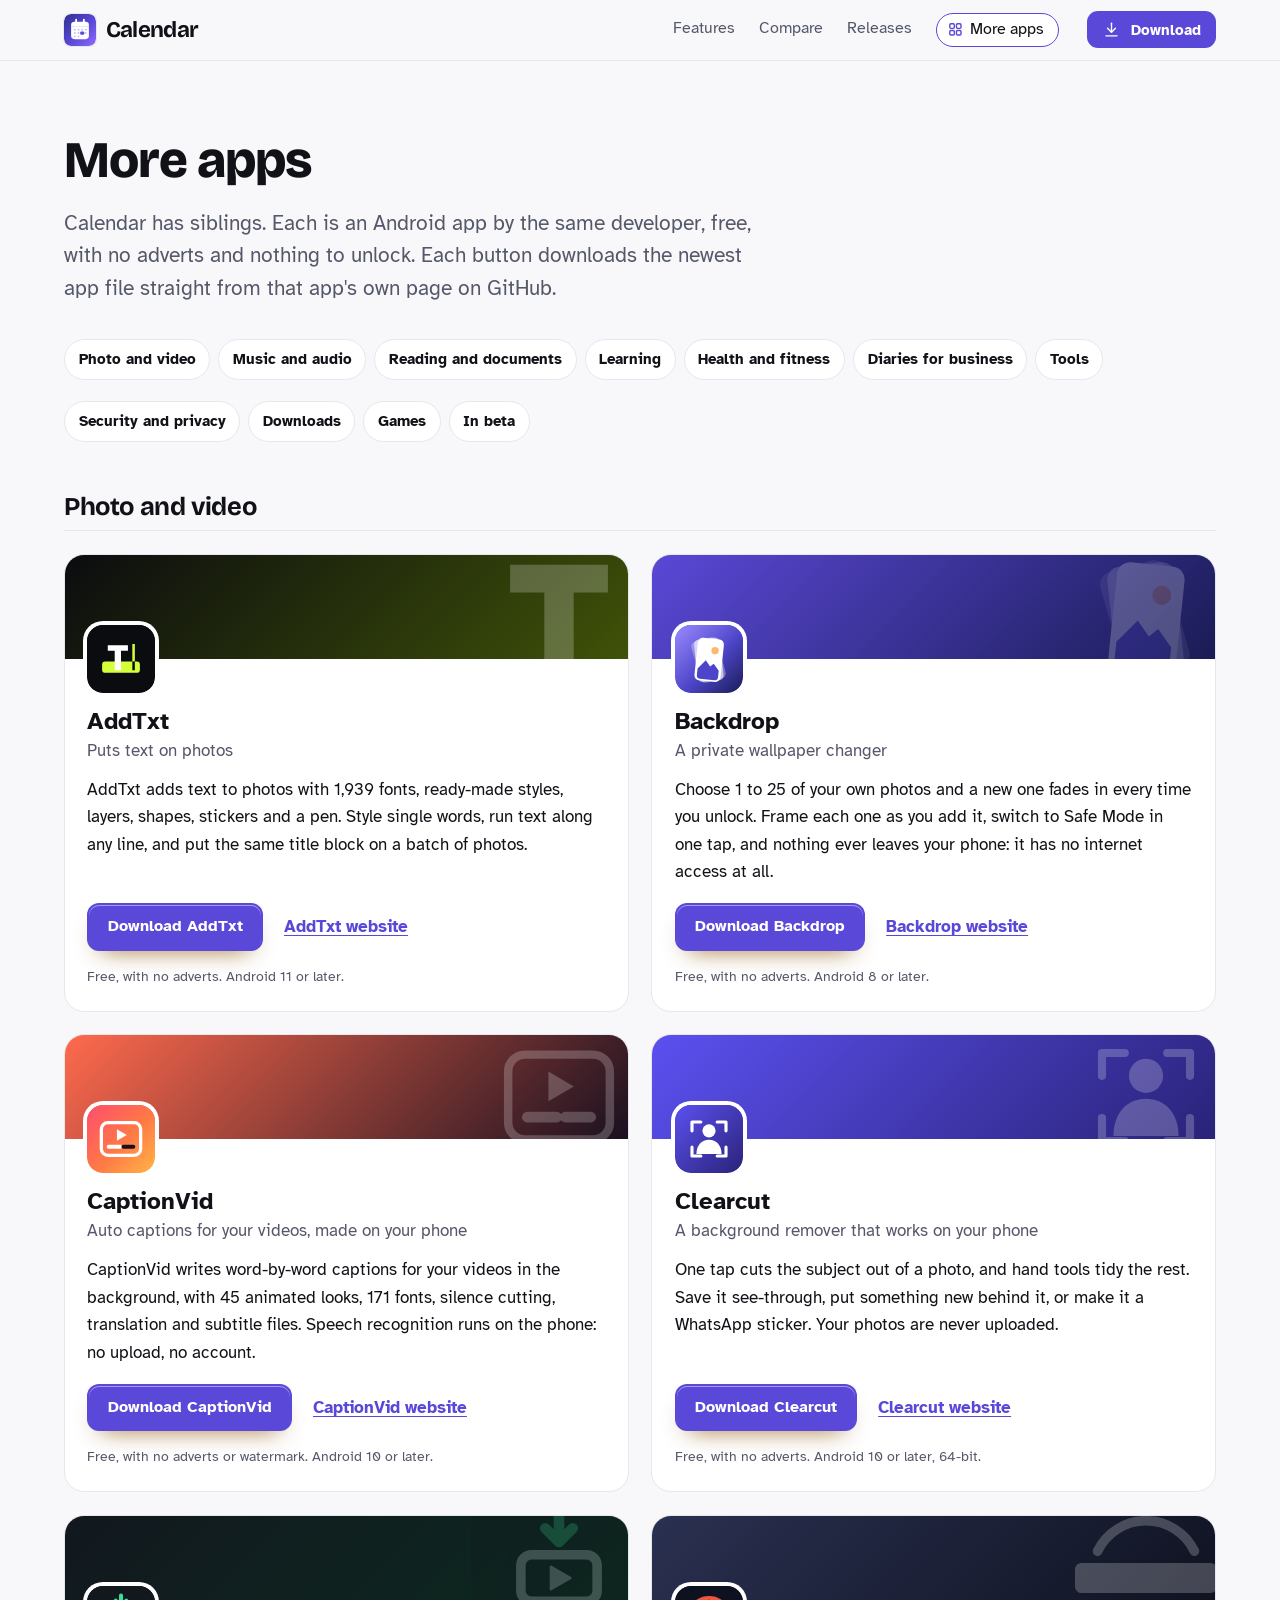
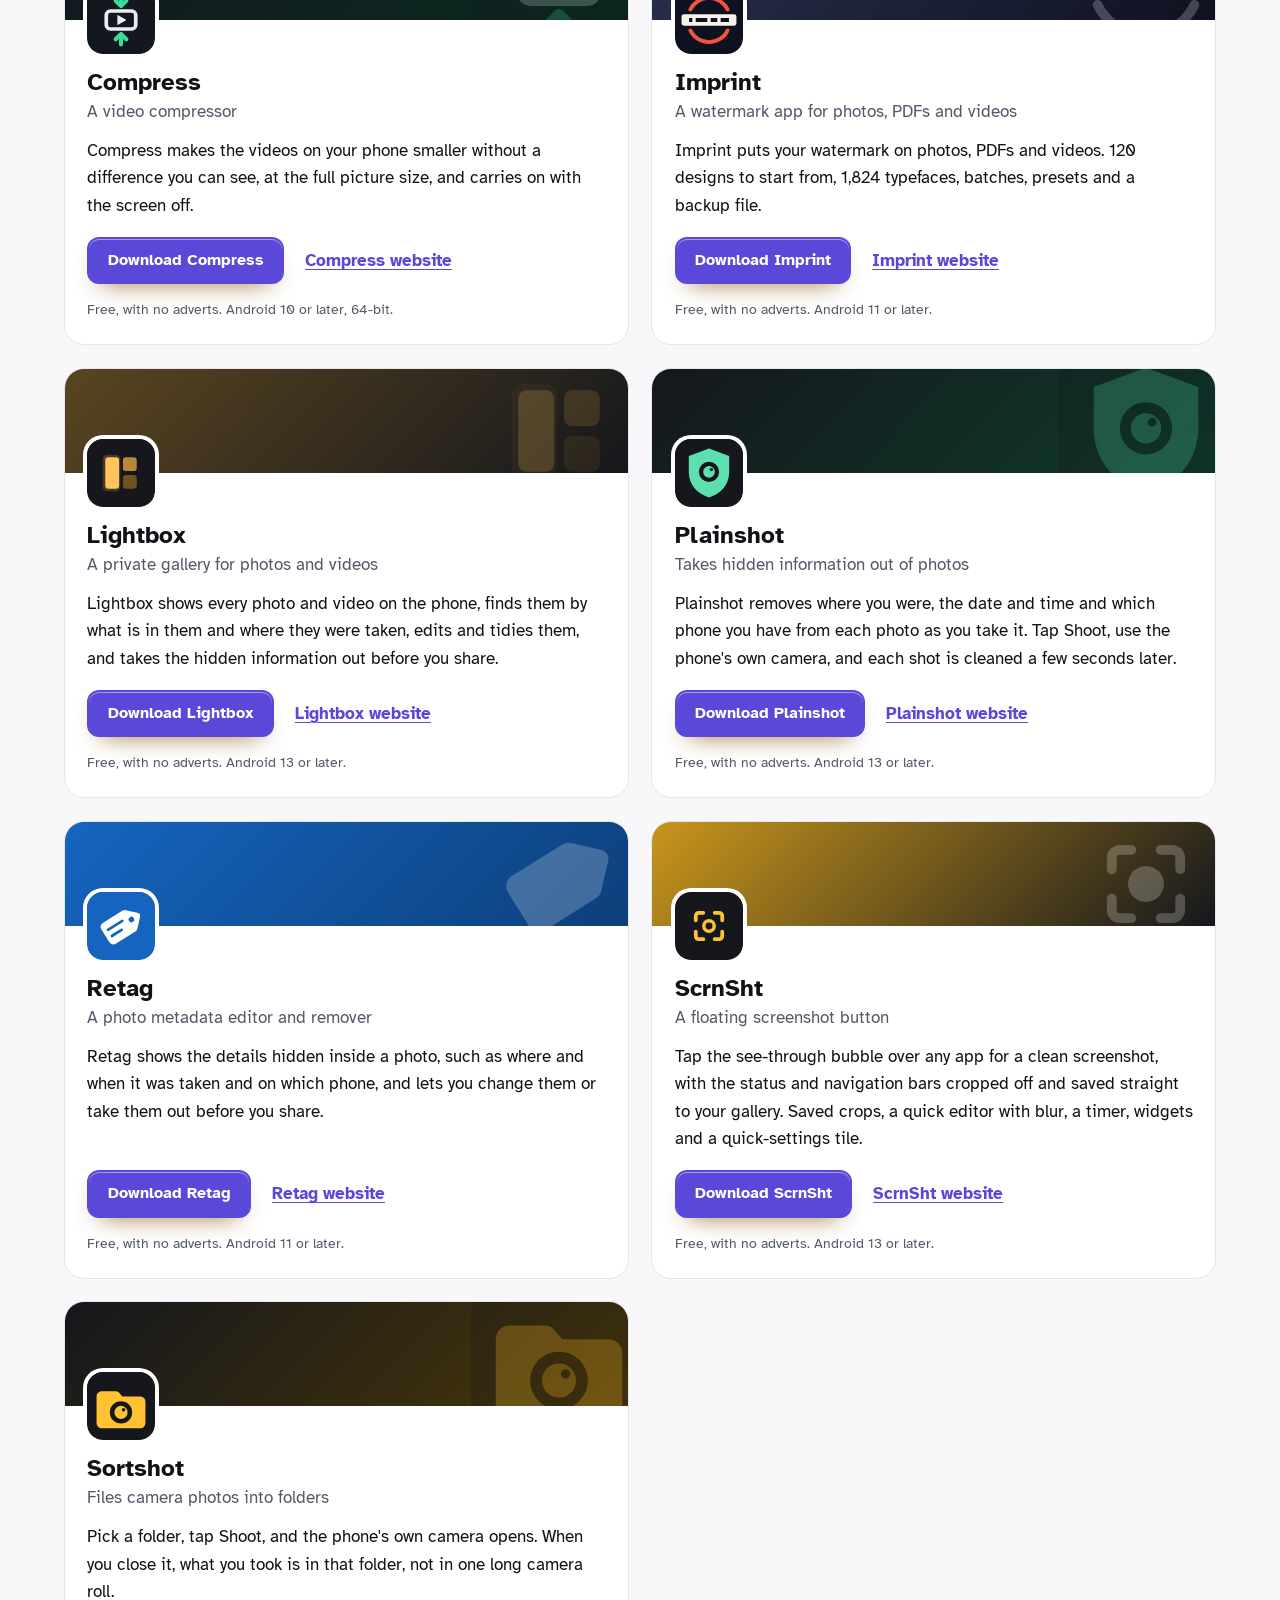
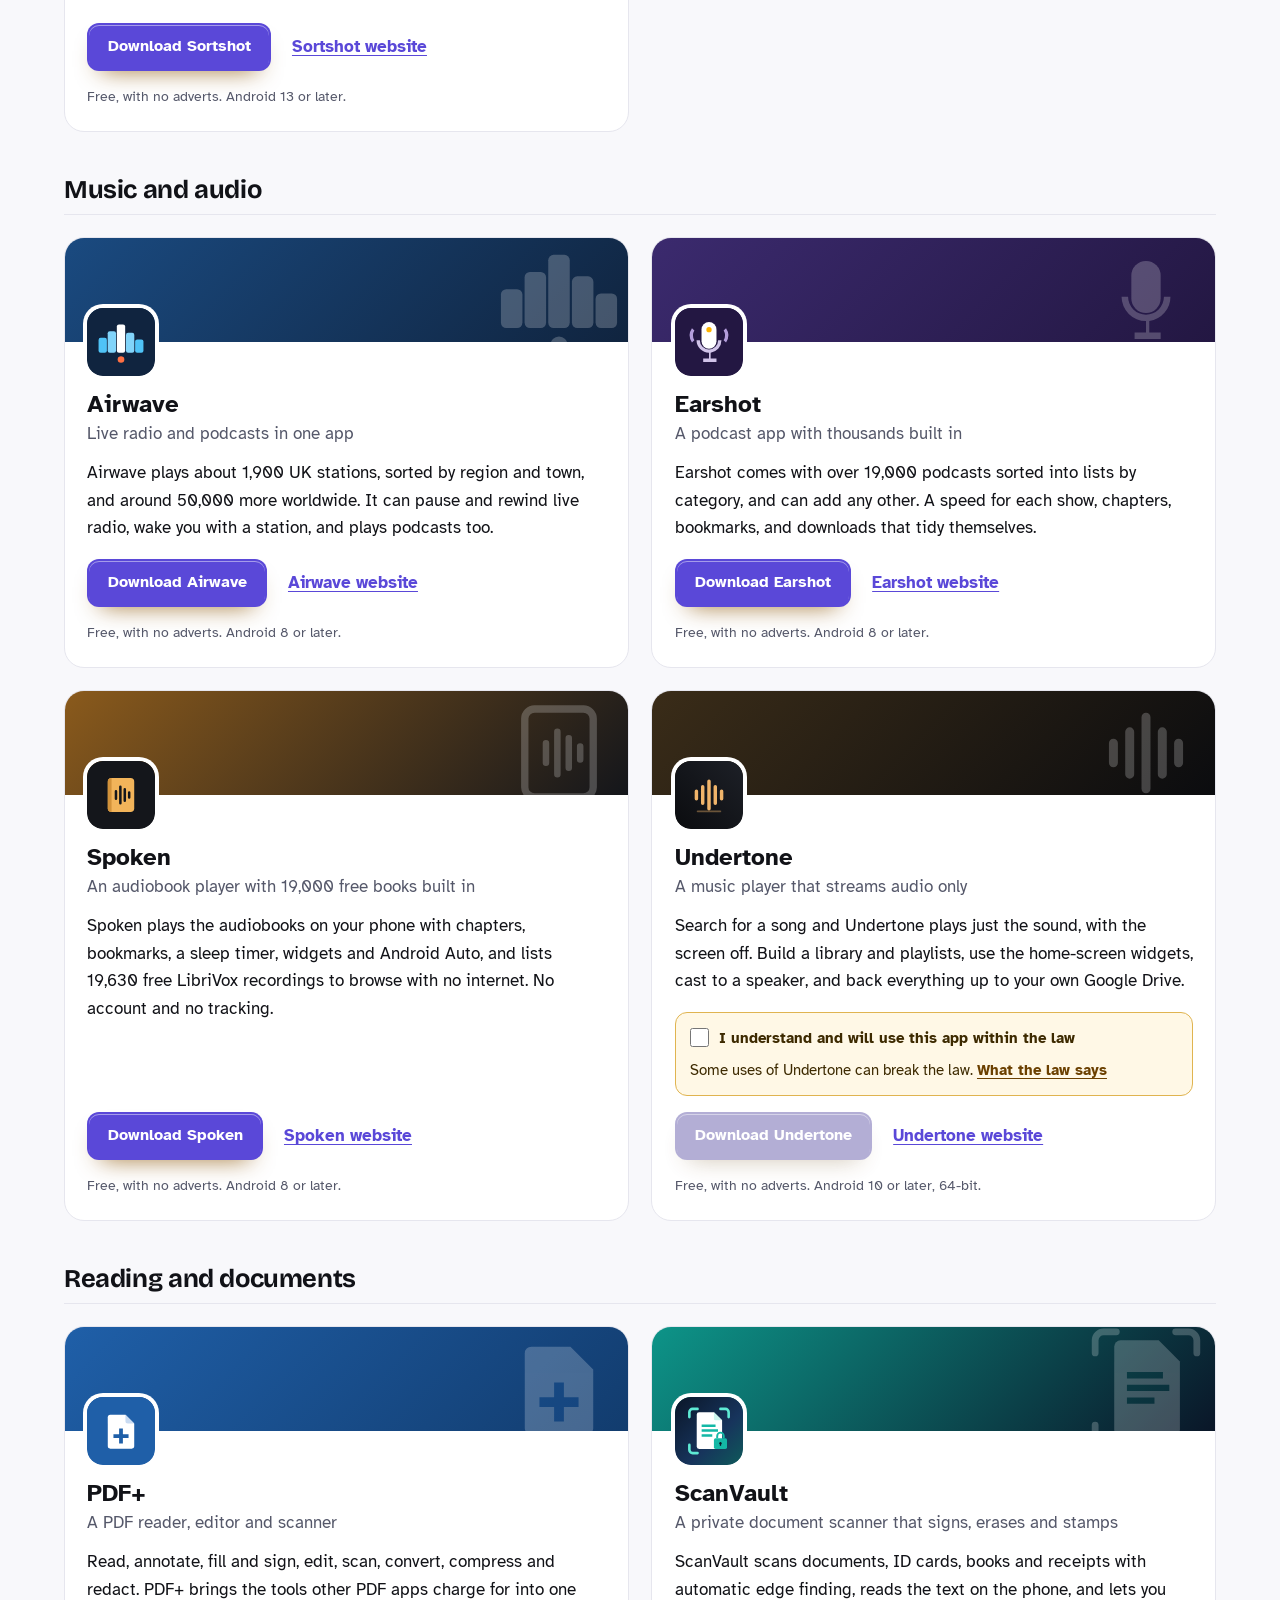
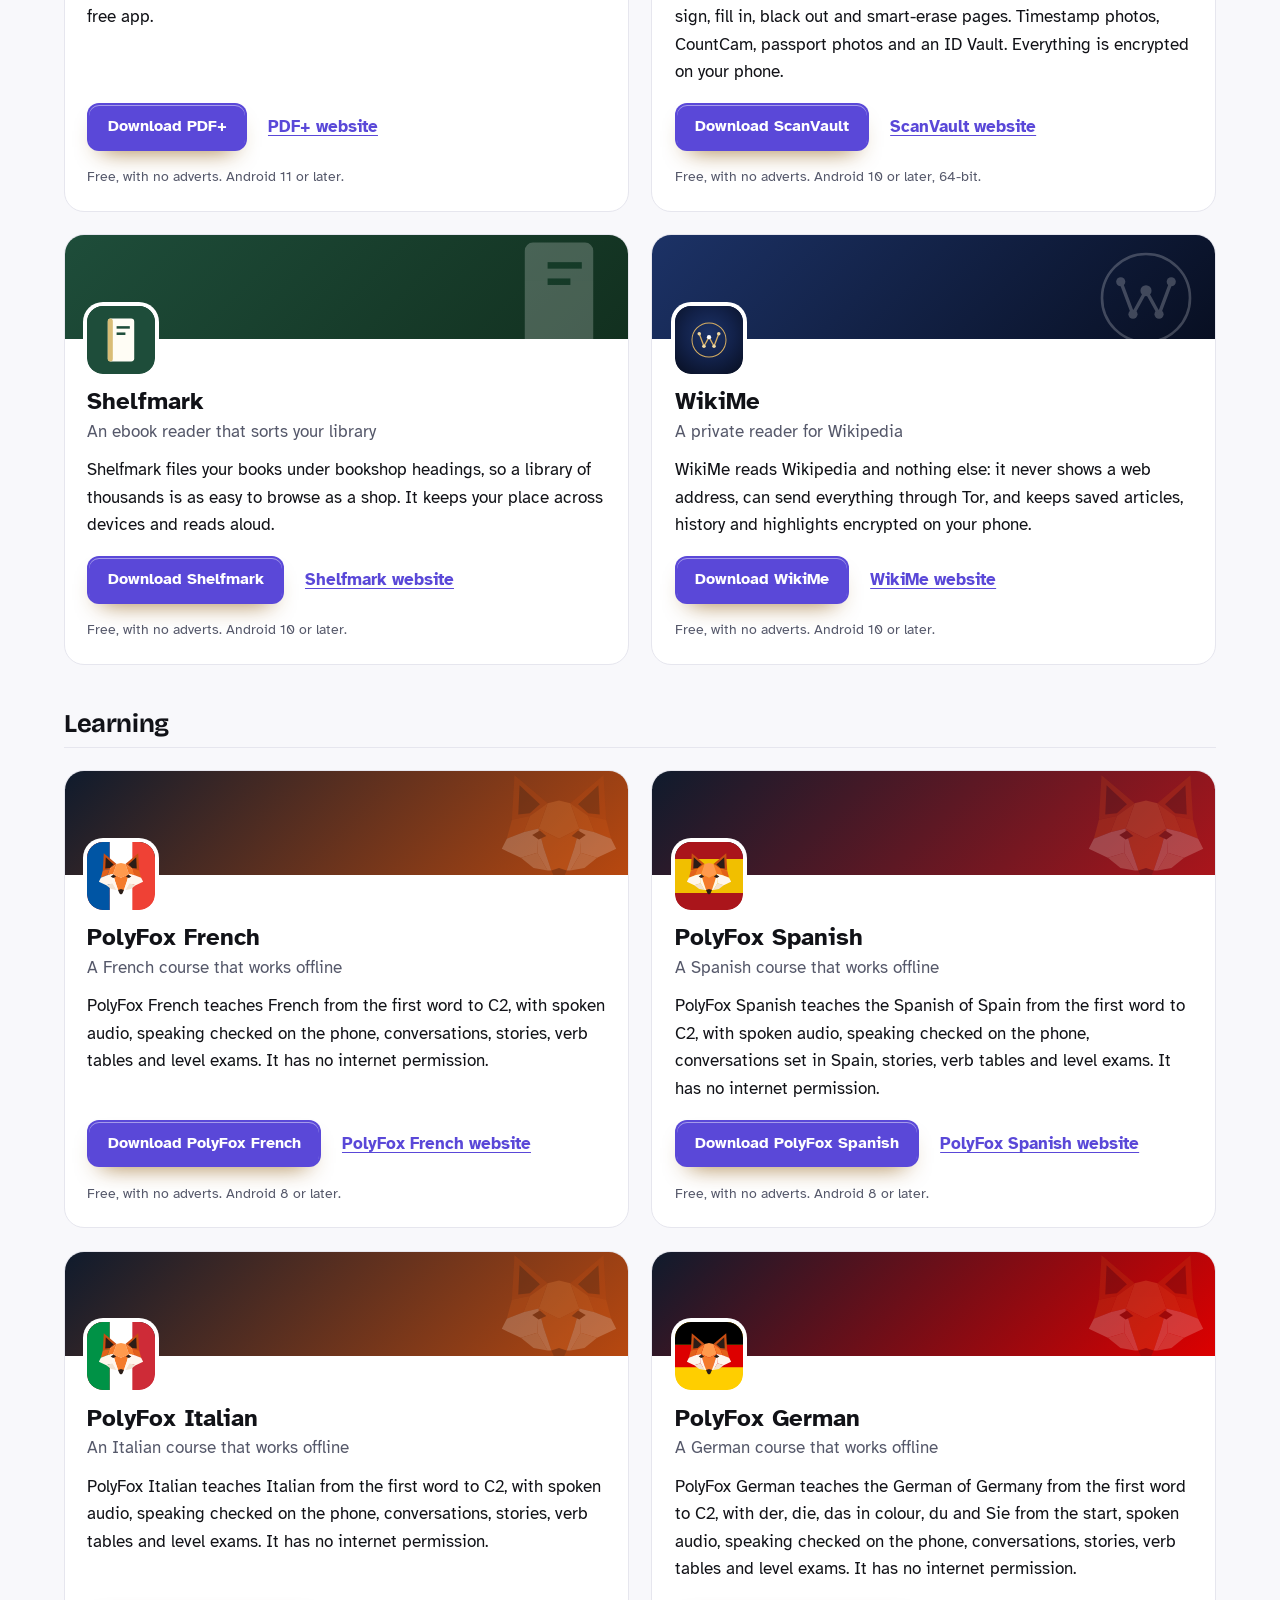
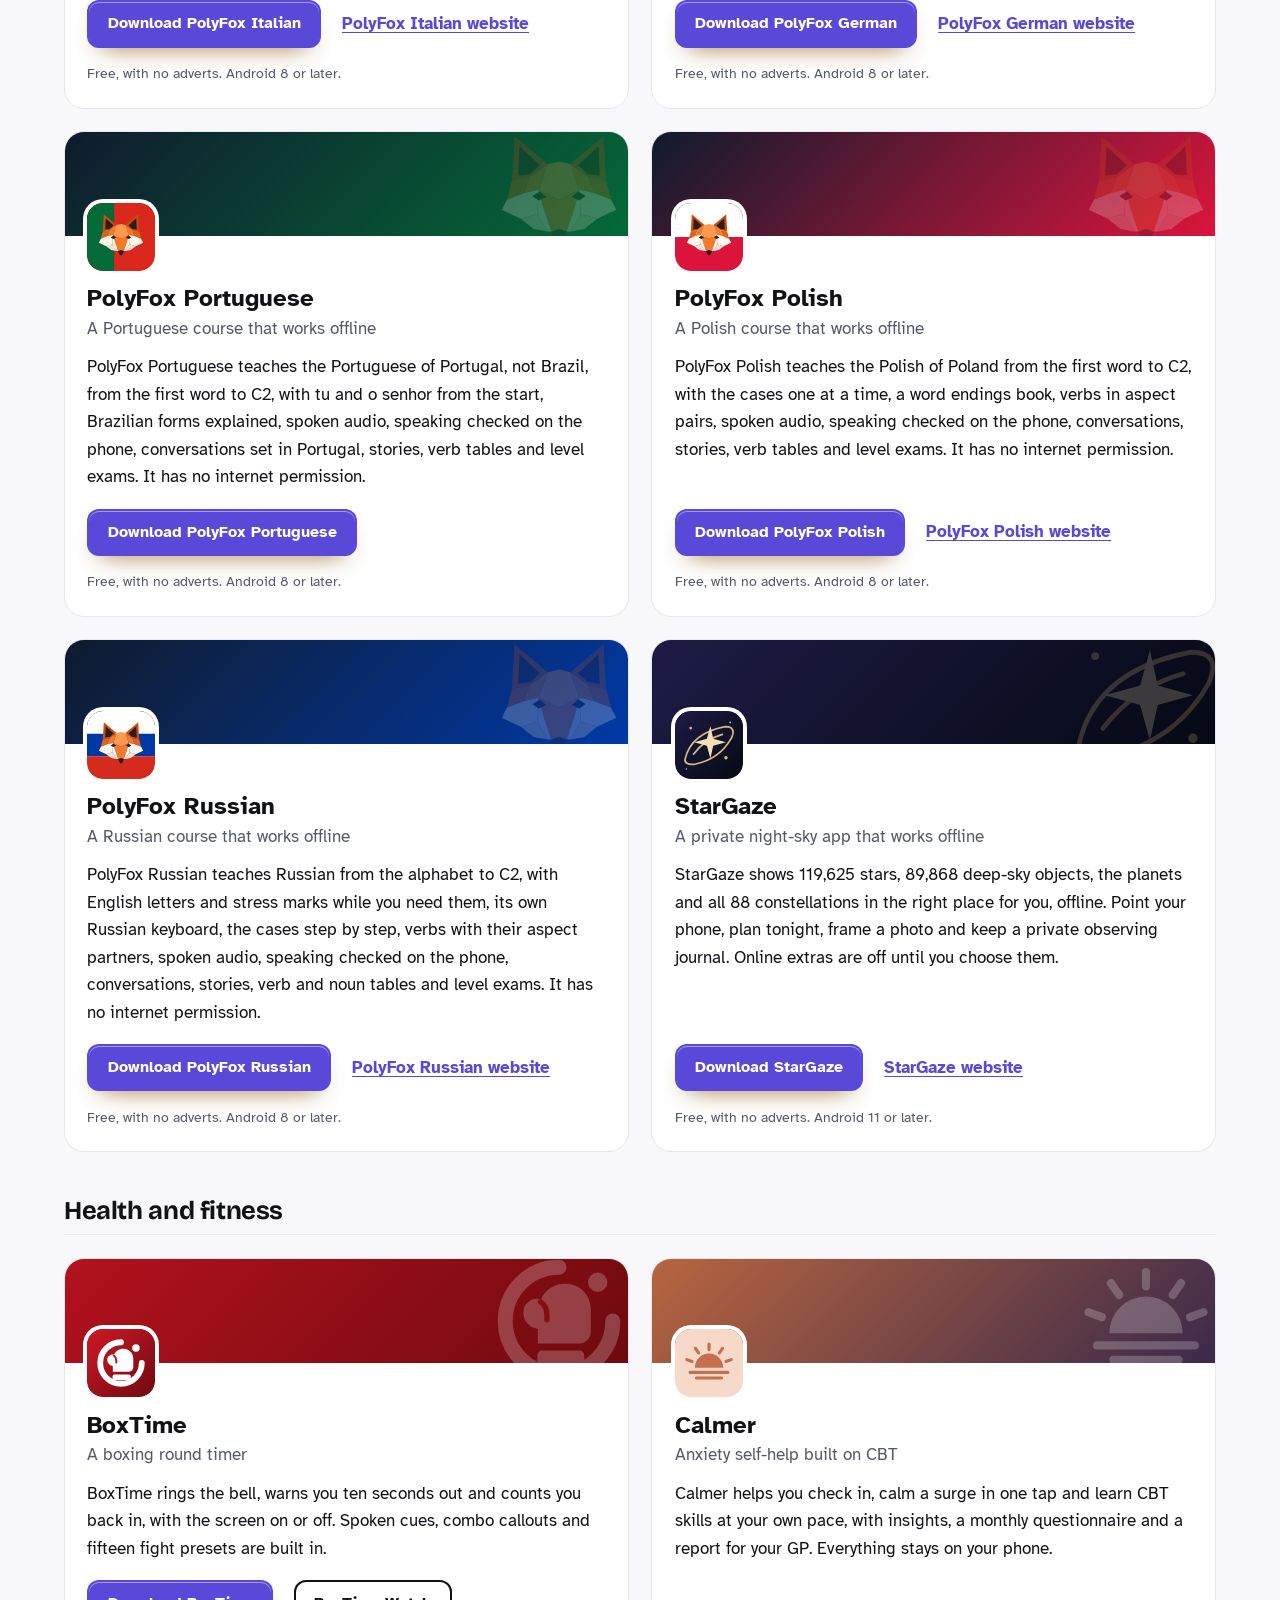
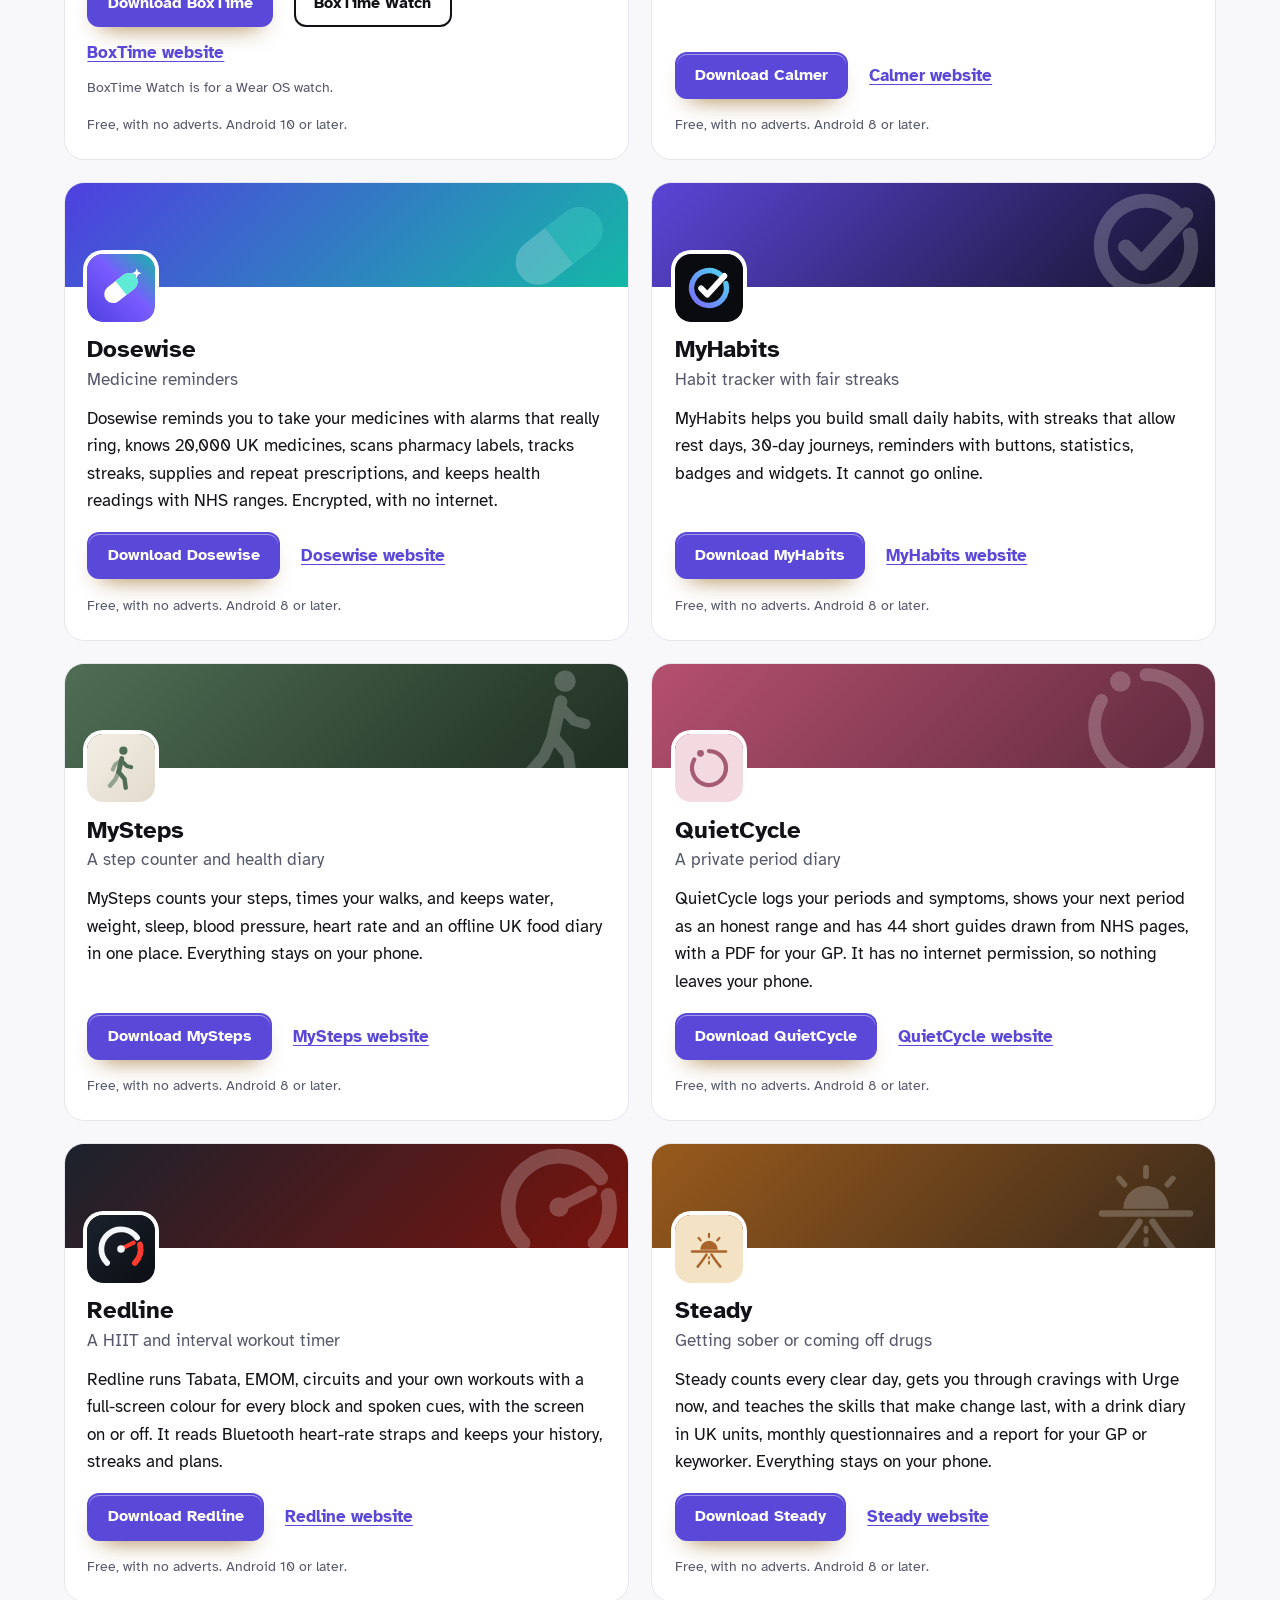
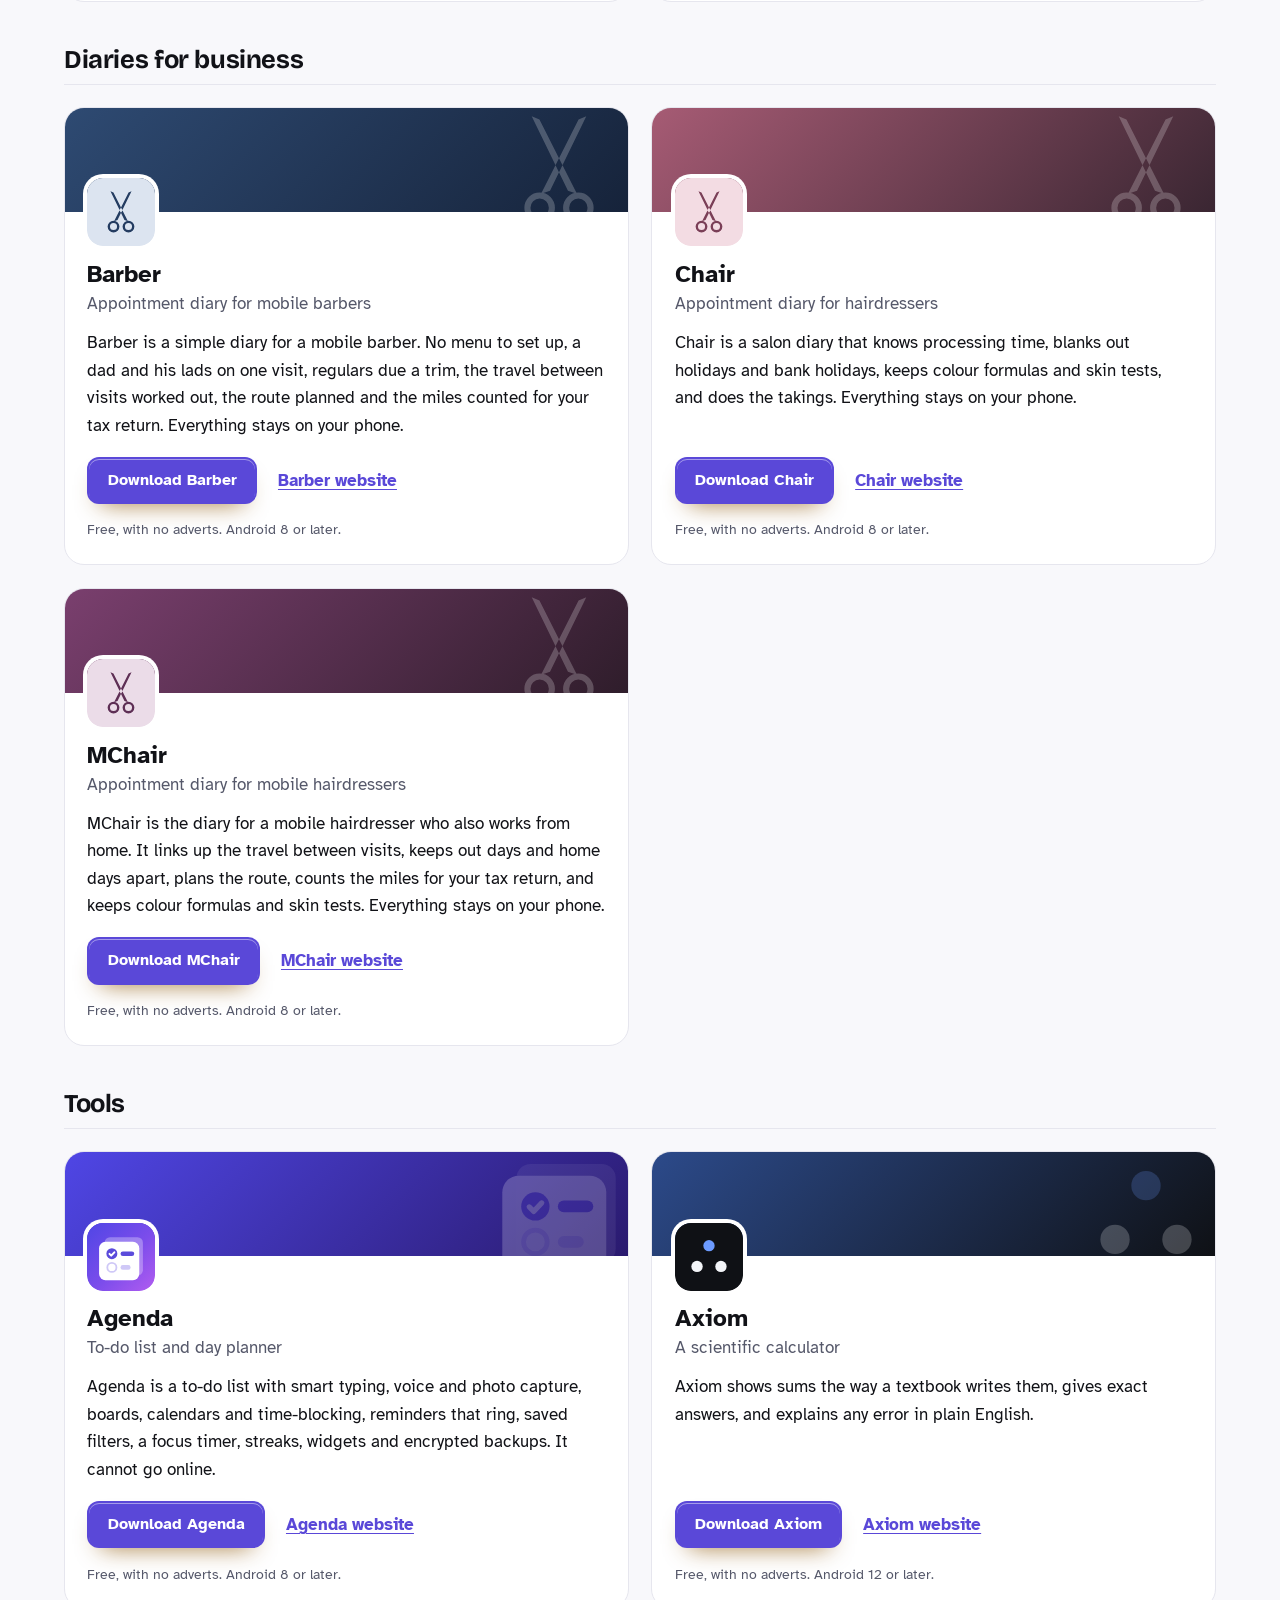
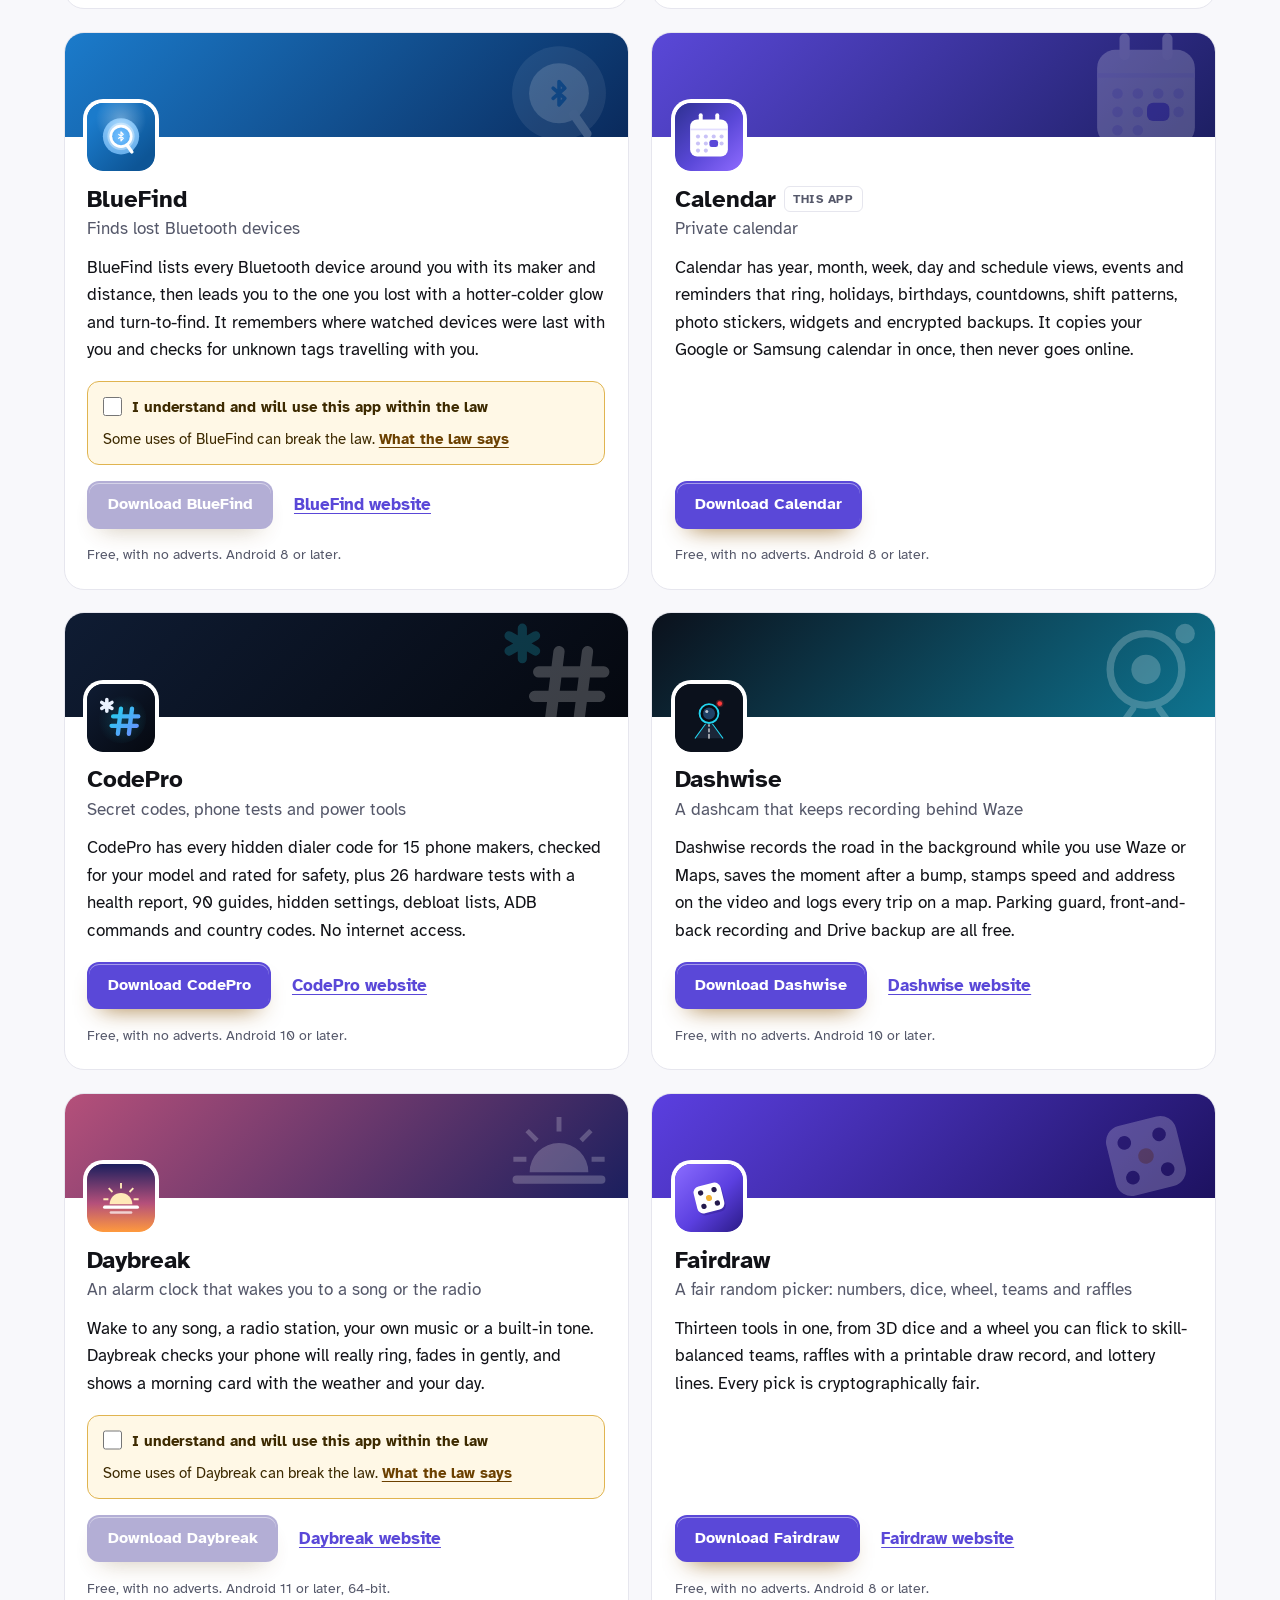
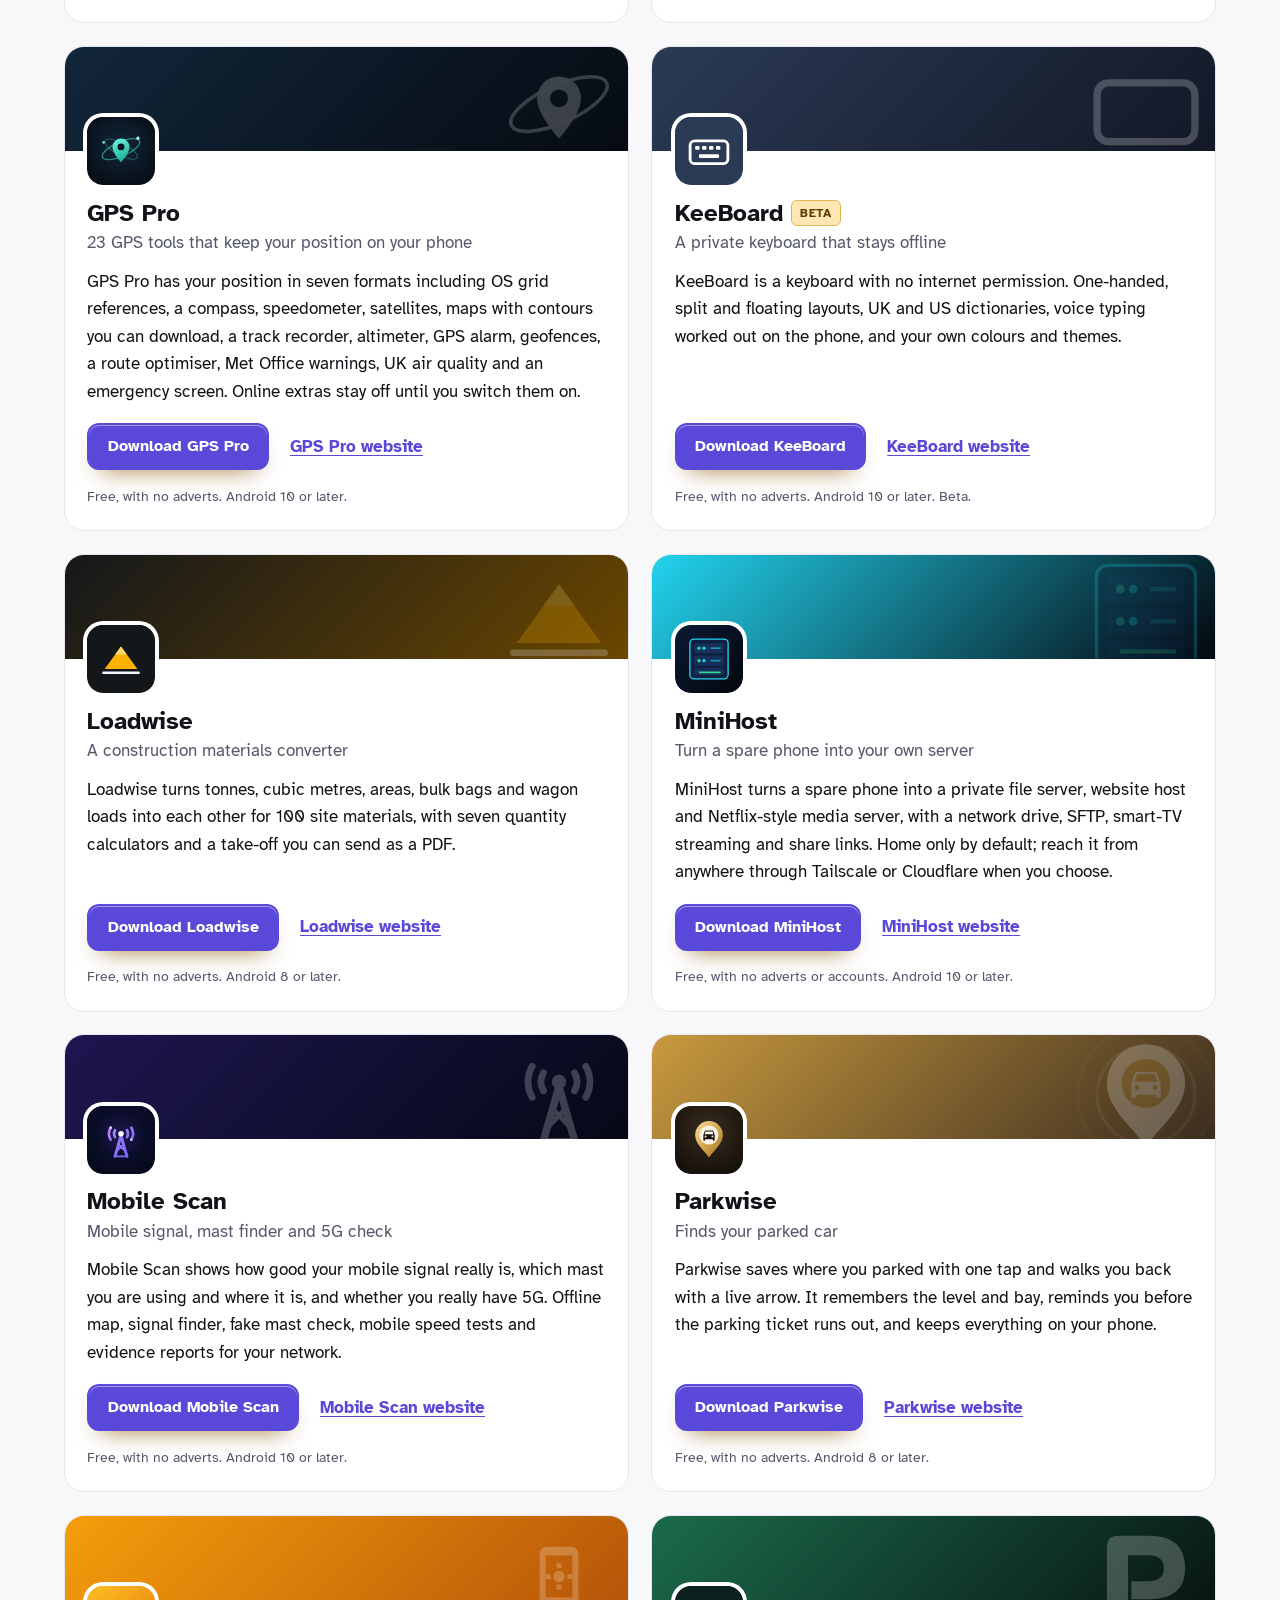
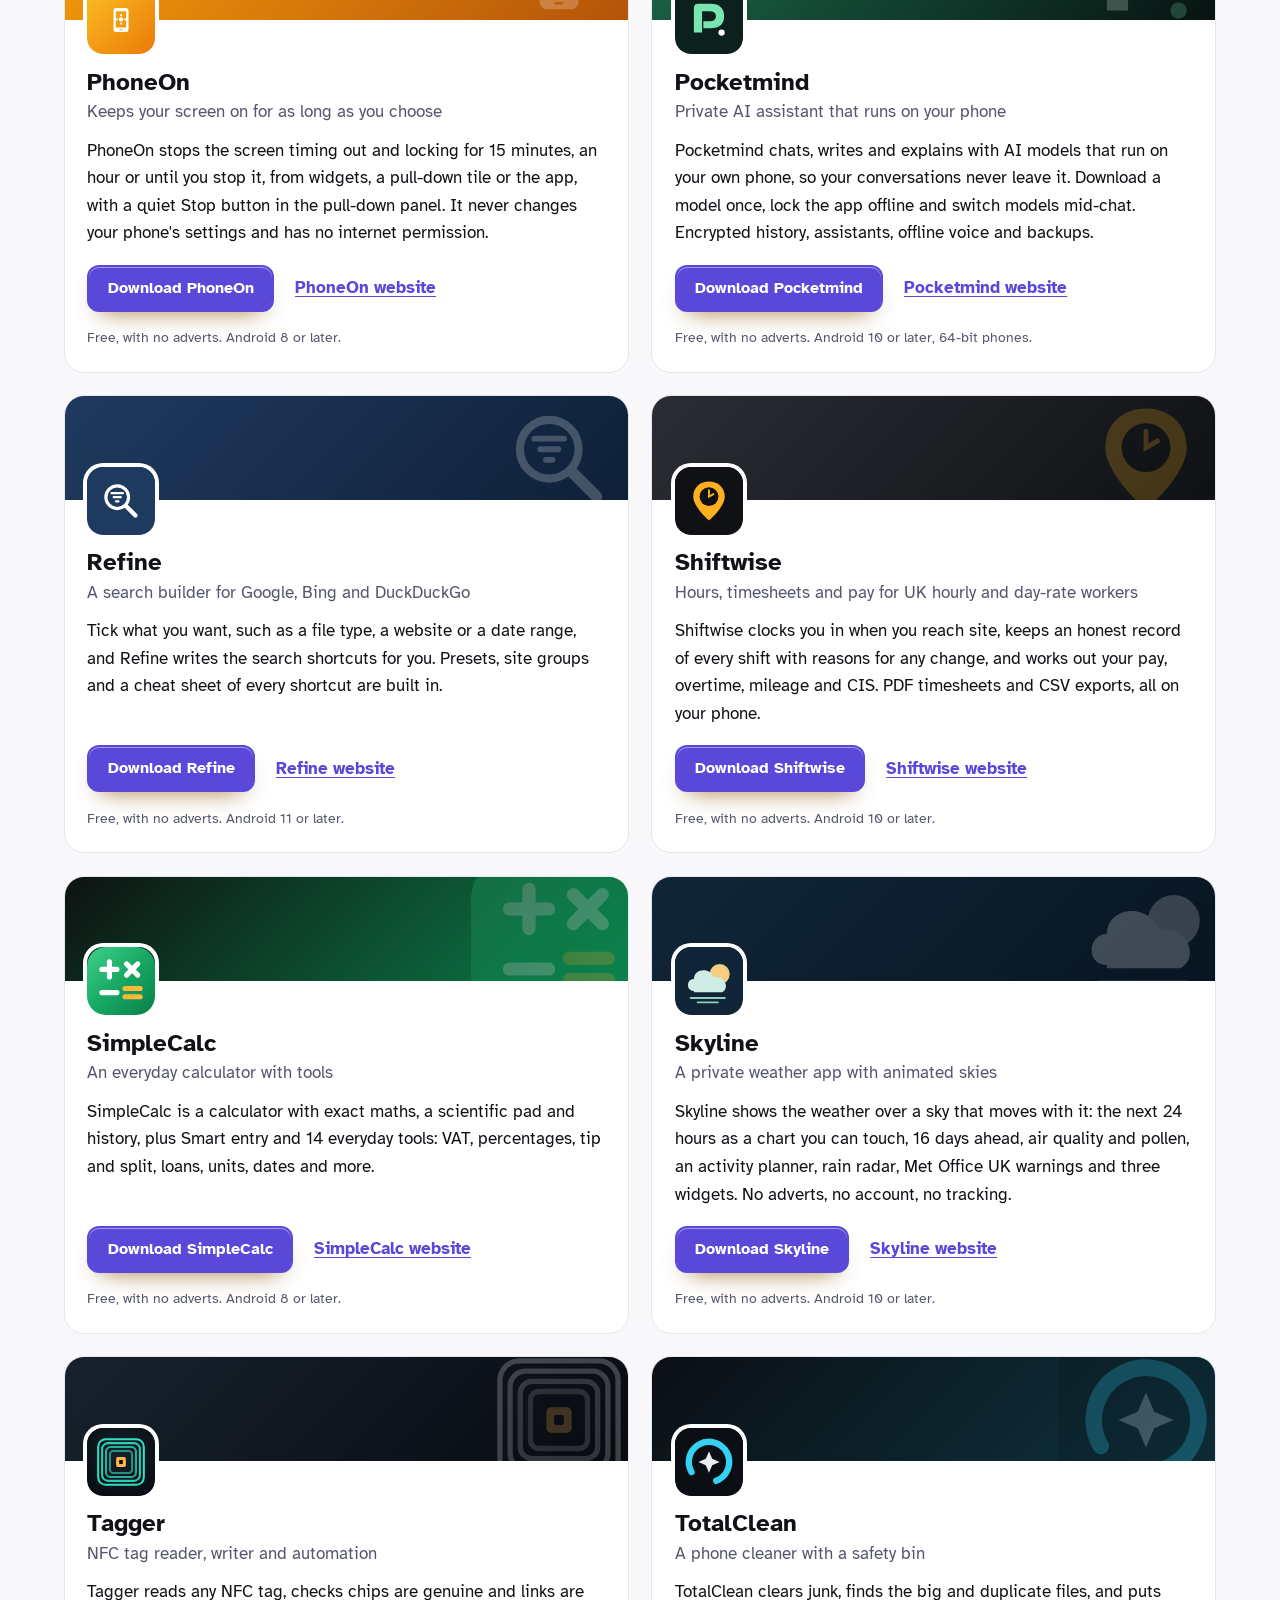
==== more-apps.html @ 4b0352de "More apps: add MegaGen" ====
<!DOCTYPE html>
<html lang="en-GB">
<head>
<meta charset="utf-8">
<meta name="viewport" content="width=device-width, initial-scale=1">
<title>More free Android apps from the maker of Calendar</title>
<meta name="description" content="All 92 free Android apps from the maker of Calendar, in one list by category, each with its download and a link to its website.">
<meta name="author" content="Jonathan Jackson">
<link rel="canonical" href="https://customgpter.github.io/calendar/more-apps.html">
<meta name="theme-color" content="#f8f8fb" media="(prefers-color-scheme: light)">
<meta name="theme-color" content="#0b0b10" media="(prefers-color-scheme: dark)">
<meta property="og:type" content="website">
<meta property="og:site_name" content="Calendar">
<meta property="og:title" content="More free Android apps from the maker of Calendar">
<meta property="og:description" content="All 92 free Android apps from the maker of Calendar, in one list by category, each with its download and a link to its website.">
<meta property="og:url" content="https://customgpter.github.io/calendar/more-apps.html">
<meta property="og:image" content="https://customgpter.github.io/calendar/assets/og.png">
<meta property="og:image:width" content="1200">
<meta property="og:image:height" content="630">
<meta property="og:image:alt" content="Calendar&#x27;s month view: November with coloured events, stickers and today&#x27;s list underneath">
<meta property="og:locale" content="en_GB">
<meta name="twitter:card" content="summary_large_image">
<link rel="icon" href="./assets/favicon.svg" type="image/svg+xml">
<link rel="apple-touch-icon" href="./assets/apple-touch-icon.png">
<link rel="preload" href="./assets/fonts/bricolage-grotesque-latin.woff2" as="font" type="font/woff2" crossorigin>
<link rel="preload" href="./assets/fonts/atkinson-hyperlegible-latin-400-normal.woff2" as="font" type="font/woff2" crossorigin>
<link rel="stylesheet" href="./assets/site.css?v=1">
<link rel="stylesheet" href="./assets/house.css?v=1">
<script type="application/ld+json">{"@context":"https://schema.org","@type":"ItemList","name":"Apps from the maker of Calendar","url":"https://customgpter.github.io/calendar/more-apps.html","itemListElement":[{"@type":"ListItem","position":1,"name":"AddTxt","url":"https://customgpter.github.io/addtxt/"},{"@type":"ListItem","position":2,"name":"Backdrop","url":"https://customgpter.github.io/backdrop/"},{"@type":"ListItem","position":3,"name":"CaptionVid","url":"https://customgpter.github.io/captionvid/"},{"@type":"ListItem","position":4,"name":"Clearcut","url":"https://customgpter.github.io/clearcut/"},{"@type":"ListItem","position":5,"name":"Compress","url":"https://customgpter.github.io/compress/"},{"@type":"ListItem","position":6,"name":"Imprint","url":"https://customgpter.github.io/imprint/"},{"@type":"ListItem","position":7,"name":"Lightbox","url":"https://customgpter.github.io/lightbox/"},{"@type":"ListItem","position":8,"name":"Plainshot","url":"https://customgpter.github.io/plainshot/"},{"@type":"ListItem","position":9,"name":"Retag","url":"https://customgpter.github.io/retag/"},{"@type":"ListItem","position":10,"name":"ScrnSht","url":"https://customgpter.github.io/scrnsht/"},{"@type":"ListItem","position":11,"name":"Sortshot","url":"https://customgpter.github.io/sortshot/"},{"@type":"ListItem","position":12,"name":"Airwave","url":"https://customgpter.github.io/airwave/"},{"@type":"ListItem","position":13,"name":"Earshot","url":"https://customgpter.github.io/earshot/"},{"@type":"ListItem","position":14,"name":"Spoken","url":"https://customgpter.github.io/spoken/"},{"@type":"ListItem","position":15,"name":"Undertone","url":"https://customgpter.github.io/undertone/"},{"@type":"ListItem","position":16,"name":"PDF+","url":"https://customgpter.github.io/pdfplus/"},{"@type":"ListItem","position":17,"name":"ScanVault","url":"https://customgpter.github.io/scanvault/"},{"@type":"ListItem","position":18,"name":"Shelfmark","url":"https://customgpter.github.io/shelfmark/"},{"@type":"ListItem","position":19,"name":"WikiMe","url":"https://customgpter.github.io/wikime/"},{"@type":"ListItem","position":20,"name":"PolyFox French","url":"https://customgpter.github.io/polyfox/"},{"@type":"ListItem","position":21,"name":"PolyFox German","url":"https://customgpter.github.io/polyfox-german/"},{"@type":"ListItem","position":22,"name":"PolyFox Polish","url":"https://customgpter.github.io/polyfox-polish/"},{"@type":"ListItem","position":23,"name":"PolyFox Russian","url":"https://customgpter.github.io/polyfox-russian/"},{"@type":"ListItem","position":24,"name":"StarGaze","url":"https://customgpter.github.io/stargaze/"},{"@type":"ListItem","position":25,"name":"BoxTime","url":"https://customgpter.github.io/boxtime/"},{"@type":"ListItem","position":26,"name":"Calmer","url":"https://customgpter.github.io/calmer/"},{"@type":"ListItem","position":27,"name":"Dosewise","url":"https://customgpter.github.io/dosewise/"},{"@type":"ListItem","position":28,"name":"MyHabits","url":"https://customgpter.github.io/myhabits/"},{"@type":"ListItem","position":29,"name":"MySteps","url":"https://customgpter.github.io/mysteps/"},{"@type":"ListItem","position":30,"name":"QuietCycle","url":"https://customgpter.github.io/quietcycle/"},{"@type":"ListItem","position":31,"name":"Redline","url":"https://customgpter.github.io/redline/"},{"@type":"ListItem","position":32,"name":"Steady","url":"https://customgpter.github.io/steady/"},{"@type":"ListItem","position":33,"name":"Barber","url":"https://customgpter.github.io/barber/"},{"@type":"ListItem","position":34,"name":"Chair","url":"https://customgpter.github.io/chair/"},{"@type":"ListItem","position":35,"name":"MChair","url":"https://customgpter.github.io/mchair/"},{"@type":"ListItem","position":36,"name":"Agenda","url":"https://customgpter.github.io/agenda/"},{"@type":"ListItem","position":37,"name":"Axiom","url":"https://customgpter.github.io/axiom/"},{"@type":"ListItem","position":38,"name":"BlueFind","url":"https://customgpter.github.io/bluefind/"},{"@type":"ListItem","position":39,"name":"Calendar","url":"https://customgpter.github.io/calendar/"},{"@type":"ListItem","position":40,"name":"CodePro","url":"https://customgpter.github.io/codepro/"},{"@type":"ListItem","position":41,"name":"Dashwise","url":"https://customgpter.github.io/dashwise/"},{"@type":"ListItem","position":42,"name":"Daybreak","url":"https://customgpter.github.io/daybreak/"},{"@type":"ListItem","position":43,"name":"Fairdraw","url":"https://customgpter.github.io/fairdraw/"},{"@type":"ListItem","position":44,"name":"GPS Pro","url":"https://customgpter.github.io/gpspro/"},{"@type":"ListItem","position":45,"name":"KeeBoard","url":"https://customgpter.github.io/keeboard/"},{"@type":"ListItem","position":46,"name":"Loadwise","url":"https://customgpter.github.io/loadwise/"},{"@type":"ListItem","position":47,"name":"MiniHost","url":"https://customgpter.github.io/minihost/"},{"@type":"ListItem","position":48,"name":"Mobile Scan","url":"https://customgpter.github.io/mobilescan/"},{"@type":"ListItem","position":49,"name":"Parkwise","url":"https://customgpter.github.io/parkwise/"},{"@type":"ListItem","position":50,"name":"Pocketmind","url":"https://customgpter.github.io/pocketmind/"},{"@type":"ListItem","position":51,"name":"Refine","url":"https://customgpter.github.io/refine/"},{"@type":"ListItem","position":52,"name":"Shiftwise","url":"https://customgpter.github.io/shiftwise/"},{"@type":"ListItem","position":53,"name":"SimpleCalc","url":"https://customgpter.github.io/simplecalc/"},{"@type":"ListItem","position":54,"name":"Skyline","url":"https://customgpter.github.io/skyline/"},{"@type":"ListItem","position":55,"name":"Tagger","url":"https://customgpter.github.io/tagger/"},{"@type":"ListItem","position":56,"name":"TotalClean","url":"https://customgpter.github.io/totalclean/"},{"@type":"ListItem","position":57,"name":"TVLink","url":"https://customgpter.github.io/tvlink/"},{"@type":"ListItem","position":58,"name":"Unbox","url":"https://customgpter.github.io/unbox/"},{"@type":"ListItem","position":59,"name":"WhatsKeep","url":"https://customgpter.github.io/whatskeep/"},{"@type":"ListItem","position":60,"name":"WiFi Scan","url":"https://customgpter.github.io/wifiscan/"},{"@type":"ListItem","position":61,"name":"Auditly","url":"https://customgpter.github.io/auditly/"},{"@type":"ListItem","position":62,"name":"Backchannel","url":"https://customgpter.github.io/backchannel/"},{"@type":"ListItem","position":63,"name":"ENotes","url":"https://customgpter.github.io/enotes/"},{"@type":"ListItem","position":64,"name":"FindMe","url":"https://customgpter.github.io/findme/"},{"@type":"ListItem","position":65,"name":"iLock","url":"https://customgpter.github.io/ilock/"},{"@type":"ListItem","position":66,"name":"ImSafe","url":"https://customgpter.github.io/imsafe/"},{"@type":"ListItem","position":67,"name":"IShred","url":"https://customgpter.github.io/ishred/"},{"@type":"ListItem","position":68,"name":"LockBox","url":"https://customgpter.github.io/lockbox/"},{"@type":"ListItem","position":69,"name":"PassVault","url":"https://customgpter.github.io/passvault/"},{"@type":"ListItem","position":70,"name":"SpyFind","url":"https://customgpter.github.io/spyfind/"},{"@type":"ListItem","position":71,"name":"TextWipe","url":"https://customgpter.github.io/textwipe/"},{"@type":"ListItem","position":72,"name":"Tracewire","url":"https://customgpter.github.io/tracewire/"},{"@type":"ListItem","position":73,"name":"Vigil","url":"https://customgpter.github.io/vigil/"},{"@type":"ListItem","position":74,"name":"Grab","url":"https://customgpter.github.io/grab/"},{"@type":"ListItem","position":75,"name":"Swarm","url":"https://customgpter.github.io/swarm/"},{"@type":"ListItem","position":76,"name":"Plane Games","url":"https://customgpter.github.io/plane-games/"},{"@type":"ListItem","position":77,"name":"Ninefold","url":"https://customgpter.github.io/ninefold/"},{"@type":"ListItem","position":78,"name":"Cubewise","url":"https://customgpter.github.io/cubewise/"},{"@type":"ListItem","position":79,"name":"Tilewise","url":"https://customgpter.github.io/tilewise/"},{"@type":"ListItem","position":80,"name":"Letterwise","url":"https://customgpter.github.io/letterwise/"},{"@type":"ListItem","position":81,"name":"Kingside","url":"https://customgpter.github.io/kingside/"},{"@type":"ListItem","position":82,"name":"Deckhand","url":"https://customgpter.github.io/deckhand/"},{"@type":"ListItem","position":83,"name":"SNESForge","url":"https://customgpter.github.io/snesforge/"},{"@type":"ListItem","position":84,"name":"Fame Boy","url":"https://customgpter.github.io/fameboy/"},{"@type":"ListItem","position":85,"name":"PSPPro","url":"https://customgpter.github.io/psppro/"},{"@type":"ListItem","position":86,"name":"MegaGen","url":"https://customgpter.github.io/megagen/"},{"@type":"ListItem","position":87,"name":"QVR","url":"https://customgpter.github.io/qvr/"},{"@type":"ListItem","position":88,"name":"QVR Watch","url":"https://customgpter.github.io/qvr-watch/"},{"@type":"ListItem","position":89,"name":"QVRLite","url":"https://customgpter.github.io/qvrlite/"},{"@type":"ListItem","position":90,"name":"Onionz","url":"https://customgpter.github.io/onionz/"},{"@type":"ListItem","position":91,"name":"OnionzWeb","url":"https://customgpter.github.io/onionzweb/"}]}</script>
<link rel="stylesheet" href="./assets/apps-list.css?v=1">
<script src="./assets/apps-list.js?v=1" defer></script>
</head>
<body>
<a class="skip" href="#main">Skip to content</a>
<header class="masthead">
<div class="wrap">
<a class="brand" href="./" aria-label="Calendar home"><svg viewBox="0 0 108 108" aria-hidden="true"><defs><linearGradient id="cli" x1="0" y1="0" x2="1" y2="1"><stop offset="0" stop-color="#2e3192"/><stop offset=".55" stop-color="#5a48d8"/><stop offset="1" stop-color="#8f6bff"/></linearGradient></defs><rect width="108" height="108" rx="24" fill="url(#cli)"/><g transform="translate(54 55) scale(1.25) translate(-54 -55)"><path d="M39,32 h30 a9,9 0 0 1 9,9 v29 a9,9 0 0 1 -9,9 h-30 a9,9 0 0 1 -9,-9 v-29 a9,9 0 0 1 9,-9 z" fill="#fff"/><rect x="41" y="24" width="5" height="13" rx="2.5" fill="#fff"/><rect x="62" y="24" width="5" height="13" rx="2.5" fill="#fff"/><rect x="30" y="43.5" width="48" height="2.2" fill="#e3deff"/><g fill="#c9c2f7"><circle cx="40" cy="53.5" r="2.6"/><circle cx="50" cy="53.5" r="2.6"/><circle cx="60" cy="53.5" r="2.6"/><circle cx="70" cy="53.5" r="2.6"/><circle cx="40" cy="62.5" r="2.6"/><circle cx="50" cy="62.5" r="2.6"/><circle cx="70" cy="62.5" r="2.6"/><circle cx="40" cy="71.5" r="2.6"/><circle cx="50" cy="71.5" r="2.6"/></g><rect x="54.5" y="58" width="11" height="9" rx="3" fill="#5a48d8"/></g></svg><span>Calendar</span></a>
<nav aria-label="Main"><ul><li><a href="./#features">Features</a></li><li><a href="./compare.html">Compare</a></li><li><a href="./releases.html">Releases</a></li><li><a class="more-apps" href="./more-apps.html" aria-current="page"><svg class="ico" viewBox="0 0 24 24" aria-hidden="true"><rect x="4" y="4" width="6.5" height="6.5" rx="1.6"/><rect x="13.5" y="4" width="6.5" height="6.5" rx="1.6"/><rect x="4" y="13.5" width="6.5" height="6.5" rx="1.6"/><rect x="13.5" y="13.5" width="6.5" height="6.5" rx="1.6"/></svg>More apps</a></li></ul></nav>
<a class="button small" href="https://github.com/CustomGPTer/calendar/releases/latest/download/Calendar.apk"><svg class="ico" viewBox="0 0 24 24" aria-hidden="true"><path d="M12 4v11"/><path d="M7 10.5l5 5 5-5"/><path d="M5 20h14"/></svg>Download</a>
</div>
</header>
<main id="main" class="doc">
<div class="wrap">
<div class="measure">
<h1>More apps</h1>
<p class="lede">Calendar has siblings. Each is an Android app by the same developer, free, with no adverts and nothing to unlock. Each button downloads the newest app file straight from that app's own page on GitHub.</p>
</div>
<!-- apps:start -->
<nav class="mapps-jump" aria-label="App groups"><ul><li><a href="#apps-photo">Photo and video</a></li><li><a href="#apps-audio">Music and audio</a></li><li><a href="#apps-reading">Reading and documents</a></li><li><a href="#apps-learning">Learning</a></li><li><a href="#apps-health">Health and fitness</a></li><li><a href="#apps-diaries">Diaries for business</a></li><li><a href="#apps-tools">Tools</a></li><li><a href="#apps-security">Security and privacy</a></li><li><a href="#apps-downloads">Downloads</a></li><li><a href="#apps-games">Games</a></li><li><a href="#apps-testing">In beta</a></li></ul></nav>
<div class="mapps-group" role="group" aria-labelledby="apps-photo"><h2 class="mapps-cat" id="apps-photo">Photo and video</h2>
<ul class="mapps"><li class="mapp" style="--b:#0b0c0f;--b2:#3f5208"><div class="mapp-cover" aria-hidden="true"><svg viewBox="0 0 108 108"><path fill="#fff" d="M24 22h60v17H63v49H45V39H24z"/></svg></div><div class="mapp-body"><svg class="mapp-icon" viewBox="0 0 108 108" aria-hidden="true"><rect width="108" height="108" rx="24" fill="#0b0c0f"/><path fill="#d4ff3a" d="M29 58h50a5 5 0 0 1 5 5v8a5 5 0 0 1-5 5H29a5 5 0 0 1-5-5v-8a5 5 0 0 1 5-5z"/><path fill="#fff" d="M33 32h32v9H54v31H44V41H33z"/><path fill="#d4ff3a" d="M72 30h4v28h-4z"/><path fill="#0b0c0f" d="M72 58h4v14h-4z"/></svg><h3>AddTxt</h3><p class="mapp-kind">Puts text on photos</p><p class="mapp-say">AddTxt adds text to photos with 1,939 fonts, ready-made styles, layers, shapes, stickers and a pen. Style single words, run text along any line, and put the same title block on a batch of photos.</p><p class="mapp-go"><a class="button" href="https://github.com/CustomGPTer/addtxt/releases/latest/download/AddTxt.apk">Download AddTxt</a><a class="mapp-site" href="https://customgpter.github.io/addtxt/">AddTxt website</a></p><p class="mapp-needs">Free, with no adverts. Android 11 or later.</p></div></li>
<li class="mapp" style="--b:#5a48d6;--b2:#1a1c55"><div class="mapp-cover" aria-hidden="true"><svg viewBox="0 0 108 108"><g transform="translate(54 58) scale(1.3) translate(-54 -58)"><rect x="38" y="30" width="32" height="52" rx="6" fill="#fff" fill-opacity=".3" transform="rotate(-16 54 58)"/><rect x="38" y="30" width="32" height="52" rx="6" fill="#fff" fill-opacity=".6" transform="rotate(-6 54 58)"/><g transform="rotate(6 54 58)"><rect x="38" y="30" width="32" height="52" rx="6" fill="#fff"/><path d="M41 68l9-11 6 7 4-4 7 8v8a4 4 0 0 1-4 4H45a4 4 0 0 1-4-4z" fill="#4d45c9"/><circle cx="60" cy="44" r="4.5" fill="#FFB86B"/></g></g></svg></div><div class="mapp-body"><svg class="mapp-icon" viewBox="0 0 108 108" aria-hidden="true"><defs><linearGradient id="i-backdrop-mapp-cc" x1="0" y1="0" x2="1" y2="1"><stop offset="0" stop-color="#9c8bff"/><stop offset=".55" stop-color="#4d45c9"/><stop offset="1" stop-color="#1a1c55"/></linearGradient></defs><rect width="108" height="108" rx="24" fill="url(#i-backdrop-mapp-cc)"/><g transform="translate(54 58) scale(1.3) translate(-54 -58)"><rect x="38" y="30" width="32" height="52" rx="6" fill="#fff" fill-opacity=".3" transform="rotate(-16 54 58)"/><rect x="38" y="30" width="32" height="52" rx="6" fill="#fff" fill-opacity=".6" transform="rotate(-6 54 58)"/><g transform="rotate(6 54 58)"><rect x="38" y="30" width="32" height="52" rx="6" fill="#fff"/><path d="M41 68l9-11 6 7 4-4 7 8v8a4 4 0 0 1-4 4H45a4 4 0 0 1-4-4z" fill="#4d45c9"/><circle cx="60" cy="44" r="4.5" fill="#FFB86B"/></g></g></svg><h3>Backdrop</h3><p class="mapp-kind">A private wallpaper changer</p><p class="mapp-say">Choose 1 to 25 of your own photos and a new one fades in every time you unlock. Frame each one as you add it, switch to Safe Mode in one tap, and nothing ever leaves your phone: it has no internet access at all.</p><p class="mapp-go"><a class="button" href="https://github.com/CustomGPTer/backdrop/releases/latest/download/Backdrop.apk">Download Backdrop</a><a class="mapp-site" href="https://customgpter.github.io/backdrop/">Backdrop website</a></p><p class="mapp-needs">Free, with no adverts. Android 8 or later.</p></div></li>
<li class="mapp" style="--b:#ff6a4d;--b2:#1a1020"><div class="mapp-cover" aria-hidden="true"><svg viewBox="0 0 108 108"><g transform="translate(54 54) scale(1.3) translate(-54 -54)"><path d="M38,34 h32 a8,8 0 0 1 8,8 v24 a8,8 0 0 1 -8,8 h-32 a8,8 0 0 1 -8,-8 v-24 a8,8 0 0 1 8,-8 z" fill="none" stroke="#fff" stroke-width="4"/><path d="M49,42 L61,49 L49,56 Z" fill="#fff"/><path d="M39,61 h14 a2.5,2.5 0 0 1 0,5 h-14 a2.5,2.5 0 0 1 0,-5 z" fill="#fff"/><path d="M57,61 h12 a2.5,2.5 0 0 1 0,5 h-12 a2.5,2.5 0 0 1 0,-5 z" fill="#ffffff"/></g></svg></div><div class="mapp-body"><svg class="mapp-icon" viewBox="0 0 108 108" aria-hidden="true"><defs><linearGradient id="i-captionvid-cvbg" x1="0" y1="0" x2="1" y2="1"><stop offset="0" stop-color="#ff4d6d"/><stop offset=".55" stop-color="#ff7a45"/><stop offset="1" stop-color="#ffb547"/></linearGradient></defs><rect width="108" height="108" rx="24" fill="url(#i-captionvid-cvbg)"/><g transform="translate(54 54) scale(1.3) translate(-54 -54)"><path d="M38,34 h32 a8,8 0 0 1 8,8 v24 a8,8 0 0 1 -8,8 h-32 a8,8 0 0 1 -8,-8 v-24 a8,8 0 0 1 8,-8 z" fill="none" stroke="#fff" stroke-width="4"/><path d="M49,42 L61,49 L49,56 Z" fill="#fff"/><path d="M39,61 h14 a2.5,2.5 0 0 1 0,5 h-14 a2.5,2.5 0 0 1 0,-5 z" fill="#fff"/><path d="M57,61 h12 a2.5,2.5 0 0 1 0,5 h-12 a2.5,2.5 0 0 1 0,-5 z" fill="#1a1020"/></g></svg><h3>CaptionVid</h3><p class="mapp-kind">Auto captions for your videos, made on your phone</p><p class="mapp-say">CaptionVid writes word-by-word captions for your videos in the background, with 45 animated looks, 171 fonts, silence cutting, translation and subtitle files. Speech recognition runs on the phone: no upload, no account.</p><p class="mapp-go"><a class="button" href="https://github.com/CustomGPTer/captionvid/releases/latest/download/CaptionVid.apk">Download CaptionVid</a><a class="mapp-site" href="https://customgpter.github.io/captionvid/">CaptionVid website</a></p><p class="mapp-needs">Free, with no adverts or watermark. Android 10 or later.</p></div></li><li class="mapp" style="--b:#5b50f0;--b2:#2a2378"><div class="mapp-cover" aria-hidden="true"><svg viewBox="0 0 108 108"><circle cx="54" cy="41" r="10.5" fill="#fff"/><path d="M34 78c0-14.5 8.5-23 20-23s20 8.5 20 23z" fill="#fff"/><path d="M27 41V27h14M67 27h14v14M27 67v14h14M67 81h14V67" fill="none" stroke="#fff" stroke-width="5" stroke-linecap="round" stroke-linejoin="round"/></svg></div><div class="mapp-body"><svg class="mapp-icon" viewBox="0 0 108 108" aria-hidden="true"><defs><linearGradient id="i-clearcut-mapp-cc" x1="0" y1="0" x2="1" y2="1"><stop offset="0" stop-color="#5b50f0"/><stop offset="1" stop-color="#2a2378"/></linearGradient></defs><rect width="108" height="108" rx="24" fill="url(#i-clearcut-mapp-cc)"/><circle cx="54" cy="41" r="10.5" fill="#fff"/><path d="M34 78c0-14.5 8.5-23 20-23s20 8.5 20 23z" fill="#fff"/><path d="M27 41V27h14M67 27h14v14M27 67v14h14M67 81h14V67" fill="none" stroke="#fff" stroke-width="5" stroke-linecap="round" stroke-linejoin="round"/></svg><h3>Clearcut</h3><p class="mapp-kind">A background remover that works on your phone</p><p class="mapp-say">One tap cuts the subject out of a photo, and hand tools tidy the rest. Save it see-through, put something new behind it, or make it a WhatsApp sticker. Your photos are never uploaded.</p><p class="mapp-go"><a class="button" href="https://github.com/CustomGPTer/clearcut/releases/latest/download/Clearcut.apk">Download Clearcut</a><a class="mapp-site" href="https://customgpter.github.io/clearcut/">Clearcut website</a></p><p class="mapp-needs">Free, with no adverts. Android 10 or later, 64-bit.</p></div></li>
<li class="mapp" style="--b:#12181e;--b2:#0c2a20"><div class="mapp-cover" aria-hidden="true"><svg viewBox="0 0 108 108"><rect width="108" height="108" rx="24" fill="#12181e"/><g transform="translate(54 54) scale(1.3) translate(-54 -54)"><path fill="none" stroke="#e9eef3" stroke-width="4.5" stroke-linejoin="round" d="M41 43h26a5 5 0 0 1 5 5v12a5 5 0 0 1-5 5H41a5 5 0 0 1-5-5V48a5 5 0 0 1 5-5z"/><path fill="#e9eef3" d="M50.5 48.2l9.2 5.3a.6.6 0 0 1 0 1l-9.2 5.3a.6.6 0 0 1-.9-.5V48.7a.6.6 0 0 1 .9-.5z"/><path fill="none" stroke="#3ddc97" stroke-width="5" stroke-linecap="round" stroke-linejoin="round" d="M54 24v12M47.5 30.5 54 37l6.5-6.5M54 84V72M47.5 77.5 54 71l6.5 6.5"/></g></svg></div><div class="mapp-body"><svg class="mapp-icon" viewBox="0 0 108 108" aria-hidden="true"><rect width="108" height="108" rx="24" fill="#12181e"/><g transform="translate(54 54) scale(1.3) translate(-54 -54)"><path fill="none" stroke="#e9eef3" stroke-width="4.5" stroke-linejoin="round" d="M41 43h26a5 5 0 0 1 5 5v12a5 5 0 0 1-5 5H41a5 5 0 0 1-5-5V48a5 5 0 0 1 5-5z"/><path fill="#e9eef3" d="M50.5 48.2l9.2 5.3a.6.6 0 0 1 0 1l-9.2 5.3a.6.6 0 0 1-.9-.5V48.7a.6.6 0 0 1 .9-.5z"/><path fill="none" stroke="#3ddc97" stroke-width="5" stroke-linecap="round" stroke-linejoin="round" d="M54 24v12M47.5 30.5 54 37l6.5-6.5M54 84V72M47.5 77.5 54 71l6.5 6.5"/></g></svg><h3>Compress</h3><p class="mapp-kind">A video compressor</p><p class="mapp-say">Compress makes the videos on your phone smaller without a difference you can see, at the full picture size, and carries on with the screen off.</p><p class="mapp-go"><a class="button" href="https://github.com/CustomGPTer/compress/releases/latest/download/Compress.apk">Download Compress</a><a class="mapp-site" href="https://customgpter.github.io/compress/">Compress website</a></p><p class="mapp-needs">Free, with no adverts. Android 10 or later, 64-bit.</p></div></li>
<li class="mapp" style="--b:#2a3050;--b2:#0e1220"><div class="mapp-cover" aria-hidden="true"><svg viewBox="0 0 108 108"><g transform="translate(54 54) scale(1.32) translate(-54 -54)"><path d="M31.5 41.500A25 25 0 0 1 76.500 41.500" fill="none" stroke="#fff" stroke-width="4.5" stroke-linecap="round"/><path d="M76.500 66.500A25 25 0 0 1 31.500 66.500" fill="none" stroke="#fff" stroke-width="4.5" stroke-linecap="round"/><path fill="#fff" d="M24 47h60a3 3 0 0 1 3 3v8a3 3 0 0 1-3 3H24a3 3 0 0 1-3-3v-8a3 3 0 0 1 3-3z"/></g></svg></div><div class="mapp-body"><svg class="mapp-icon" viewBox="0 0 108 108" aria-hidden="true"><rect width="108" height="108" rx="24" fill="#0e1220"/><g transform="translate(54 54) scale(1.32) translate(-54 -54)"><path d="M31.5 41.500A25 25 0 0 1 76.500 41.500" fill="none" stroke="#f2553d" stroke-width="4.5" stroke-linecap="round"/><path d="M76.500 66.500A25 25 0 0 1 31.500 66.500" fill="none" stroke="#f2553d" stroke-width="4.5" stroke-linecap="round"/><path fill="#f6f2ea" d="M24 47h60a3 3 0 0 1 3 3v8a3 3 0 0 1-3 3H24a3 3 0 0 1-3-3v-8a3 3 0 0 1 3-3z"/><path fill="#0e1220" d="M30 51.500h4v5h-4zM38 51.500h14v5H38zM56 51.500h8v5h-8zM68 51.500h10v5H68z"/></g></svg><h3>Imprint</h3><p class="mapp-kind">A watermark app for photos, PDFs and videos</p><p class="mapp-say">Imprint puts your watermark on photos, PDFs and videos. 120 designs to start from, 1,824 typefaces, batches, presets and a backup file.</p><p class="mapp-go"><a class="button" href="https://github.com/CustomGPTer/imprint/releases/latest/download/Imprint.apk">Download Imprint</a><a class="mapp-site" href="https://customgpter.github.io/imprint/">Imprint website</a></p><p class="mapp-needs">Free, with no adverts. Android 11 or later.</p></div></li>
<li class="mapp" style="--b:#5a4520;--b2:#15171c"><div class="mapp-cover" aria-hidden="true"><svg viewBox="0 0 108 108"><path fill="#ffc45c" fill-opacity=".2" d="M32 25h14a7 7 0 0 1 7 7v44a7 7 0 0 1-7 7H32a7 7 0 0 1-7-7V32a7 7 0 0 1 7-7z"/><path fill="#ffc45c" d="M34 29h12a5 5 0 0 1 5 5v40a5 5 0 0 1-5 5H34a5 5 0 0 1-5-5V34a5 5 0 0 1 5-5z"/><path fill="#b8893a" d="M62 29h12a5 5 0 0 1 5 5v12a5 5 0 0 1-5 5H62a5 5 0 0 1-5-5V34a5 5 0 0 1 5-5z"/><path fill="#6e5425" d="M62 57h12a5 5 0 0 1 5 5v12a5 5 0 0 1-5 5H62a5 5 0 0 1-5-5V62a5 5 0 0 1 5-5z"/></svg></div><div class="mapp-body"><svg class="mapp-icon" viewBox="0 0 108 108" aria-hidden="true"><rect width="108" height="108" rx="24" fill="#15171c"/><path fill="#ffc45c" fill-opacity=".2" d="M32 25h14a7 7 0 0 1 7 7v44a7 7 0 0 1-7 7H32a7 7 0 0 1-7-7V32a7 7 0 0 1 7-7z"/><path fill="#ffc45c" d="M34 29h12a5 5 0 0 1 5 5v40a5 5 0 0 1-5 5H34a5 5 0 0 1-5-5V34a5 5 0 0 1 5-5z"/><path fill="#b8893a" d="M62 29h12a5 5 0 0 1 5 5v12a5 5 0 0 1-5 5H62a5 5 0 0 1-5-5V34a5 5 0 0 1 5-5z"/><path fill="#6e5425" d="M62 57h12a5 5 0 0 1 5 5v12a5 5 0 0 1-5 5H62a5 5 0 0 1-5-5V62a5 5 0 0 1 5-5z"/></svg><h3>Lightbox</h3><p class="mapp-kind">A private gallery for photos and videos</p><p class="mapp-say">Lightbox shows every photo and video on the phone, finds them by what is in them and where they were taken, edits and tidies them, and takes the hidden information out before you share.</p><p class="mapp-go"><a class="button" href="https://github.com/CustomGPTer/lightbox/releases/latest/download/Lightbox.apk">Download Lightbox</a><a class="mapp-site" href="https://customgpter.github.io/lightbox/">Lightbox website</a></p><p class="mapp-needs">Free, with no adverts. Android 13 or later.</p></div></li>
<li class="mapp" style="--b:#15171c;--b2:#0e3b2b"><div class="mapp-cover" aria-hidden="true"><svg viewBox="0 0 64 64"><rect width="64" height="64" rx="14" fill="#15171c"/><path d="M32 9l19 7v15c0 12-8 20.5-19 24-11-3.5-19-12-19-24V16z" fill="#5edfb0"/><circle cx="32" cy="31" r="9.5" fill="#15171c"/><circle cx="32" cy="31" r="5.5" fill="#5edfb0"/><circle cx="34.2" cy="28.8" r="1.6" fill="#15171c"/></svg></div><div class="mapp-body"><svg class="mapp-icon" viewBox="0 0 64 64" aria-hidden="true"><rect width="64" height="64" rx="14" fill="#15171c"/><path d="M32 9l19 7v15c0 12-8 20.5-19 24-11-3.5-19-12-19-24V16z" fill="#5edfb0"/><circle cx="32" cy="31" r="9.5" fill="#15171c"/><circle cx="32" cy="31" r="5.5" fill="#5edfb0"/><circle cx="34.2" cy="28.8" r="1.6" fill="#15171c"/></svg><h3>Plainshot</h3><p class="mapp-kind">Takes hidden information out of photos</p><p class="mapp-say">Plainshot removes where you were, the date and time and which phone you have from each photo as you take it. Tap Shoot, use the phone&#x27;s own camera, and each shot is cleaned a few seconds later.</p><p class="mapp-go"><a class="button" href="https://github.com/CustomGPTer/plainshot/releases/latest/download/Plainshot.apk">Download Plainshot</a><a class="mapp-site" href="https://customgpter.github.io/plainshot/">Plainshot website</a></p><p class="mapp-needs">Free, with no adverts. Android 13 or later.</p></div></li>
<li class="mapp" style="--b:#1565c0;--b2:#0d3f7a"><div class="mapp-cover" aria-hidden="true"><svg viewBox="0 0 108 108"><g transform="translate(54 54) scale(1.22) rotate(-32) translate(-54 -54)"><path fill="#fff" d="M36 38h30a6 6 0 0 1 4.2 1.8l11 11a4.5 4.5 0 0 1 0 6.4l-11 11a6 6 0 0 1-4.2 1.8H36a6 6 0 0 1-6-6V44a6 6 0 0 1 6-6z"/></g></svg></div><div class="mapp-body"><svg class="mapp-icon" viewBox="0 0 108 108" aria-hidden="true"><rect width="108" height="108" rx="24" fill="#1565c0"/><g transform="translate(54 54) scale(1.22) rotate(-32) translate(-54 -54)"><path fill="#fff" d="M36 38h30a6 6 0 0 1 4.2 1.8l11 11a4.5 4.5 0 0 1 0 6.4l-11 11a6 6 0 0 1-4.2 1.8H36a6 6 0 0 1-6-6V44a6 6 0 0 1 6-6z"/><circle cx="70" cy="54" r="3.6" fill="#1565c0"/><path fill="#1565c0" d="M37 47.5h22a1.75 1.75 0 0 1 0 3.5H37a1.75 1.75 0 0 1 0-3.5zM37 57h15a1.75 1.75 0 0 1 0 3.5H37a1.75 1.75 0 0 1 0-3.5z"/></g></svg><h3>Retag</h3><p class="mapp-kind">A photo metadata editor and remover</p><p class="mapp-say">Retag shows the details hidden inside a photo, such as where and when it was taken and on which phone, and lets you change them or take them out before you share.</p><p class="mapp-go"><a class="button" href="https://github.com/CustomGPTer/retag/releases/latest/download/Retag.apk">Download Retag</a><a class="mapp-site" href="https://customgpter.github.io/retag/">Retag website</a></p><p class="mapp-needs">Free, with no adverts. Android 11 or later.</p></div></li>
<li class="mapp" style="--b:#c9961c;--b2:#15171c"><div class="mapp-cover" aria-hidden="true"><svg viewBox="0 0 108 108"><path d="M33,45V38a5,5 0,0 1,5 -5H45 M63,33H70a5,5 0,0 1,5 5V45 M75,63V70a5,5 0,0 1,-5 5H63 M45,75H38a5,5 0,0 1,-5 -5V63" fill="none" stroke="#fff" stroke-width="6" stroke-linecap="round" stroke-linejoin="round"/><circle cx="54" cy="54" r="11" fill="#fff"/></svg></div><div class="mapp-body"><svg class="mapp-icon" viewBox="0 0 108 108" aria-hidden="true"><rect width="108" height="108" rx="24" fill="#15171c"/><path d="M33,45V38a5,5 0,0 1,5 -5H45 M63,33H70a5,5 0,0 1,5 5V45 M75,63V70a5,5 0,0 1,-5 5H63 M45,75H38a5,5 0,0 1,-5 -5V63" fill="none" stroke="#FFC233" stroke-width="6" stroke-linecap="round" stroke-linejoin="round"/><circle cx="54" cy="54" r="11" fill="#FFC233"/><circle cx="54" cy="54" r="5.5" fill="#15171c"/></svg><h3>ScrnSht</h3><p class="mapp-kind">A floating screenshot button</p><p class="mapp-say">Tap the see-through bubble over any app for a clean screenshot, with the status and navigation bars cropped off and saved straight to your gallery. Saved crops, a quick editor with blur, a timer, widgets and a quick-settings tile.</p><p class="mapp-go"><a class="button" href="https://github.com/CustomGPTer/scrnsht/releases/latest/download/ScrnSht.apk">Download ScrnSht</a><a class="mapp-site" href="https://customgpter.github.io/scrnsht/">ScrnSht website</a></p><p class="mapp-needs">Free, with no adverts. Android 13 or later.</p></div></li>
<li class="mapp" style="--b:#15171c;--b2:#4a3708"><div class="mapp-cover" aria-hidden="true"><svg viewBox="0 0 64 64"><rect width="64" height="64" rx="14" fill="#15171c"/><path d="M14 18h13c1.3 0 2.5.6 3.3 1.6L33.2 23H50c2.8 0 5 2.2 5 5v20c0 2.8-2.2 5-5 5H14c-2.8 0-5-2.2-5-5V23c0-2.8 2.2-5 5-5z" fill="#ffc233"/><circle cx="32" cy="38" r="10.5" fill="#15171c"/><circle cx="32" cy="38" r="6.2" fill="#ffc233"/><circle cx="34.4" cy="35.6" r="1.7" fill="#15171c"/></svg></div><div class="mapp-body"><svg class="mapp-icon" viewBox="0 0 64 64" aria-hidden="true"><rect width="64" height="64" rx="14" fill="#15171c"/><path d="M14 18h13c1.3 0 2.5.6 3.3 1.6L33.2 23H50c2.8 0 5 2.2 5 5v20c0 2.8-2.2 5-5 5H14c-2.8 0-5-2.2-5-5V23c0-2.8 2.2-5 5-5z" fill="#ffc233"/><circle cx="32" cy="38" r="10.5" fill="#15171c"/><circle cx="32" cy="38" r="6.2" fill="#ffc233"/><circle cx="34.4" cy="35.6" r="1.7" fill="#15171c"/></svg><h3>Sortshot</h3><p class="mapp-kind">Files camera photos into folders</p><p class="mapp-say">Pick a folder, tap Shoot, and the phone&#x27;s own camera opens. When you close it, what you took is in that folder, not in one long camera roll.</p><p class="mapp-go"><a class="button" href="https://github.com/CustomGPTer/sortshot/releases/latest/download/Sortshot.apk">Download Sortshot</a><a class="mapp-site" href="https://customgpter.github.io/sortshot/">Sortshot website</a></p><p class="mapp-needs">Free, with no adverts. Android 13 or later.</p></div></li></ul></div>
<div class="mapps-group" role="group" aria-labelledby="apps-audio"><h2 class="mapps-cat" id="apps-audio">Music and audio</h2>
<ul class="mapps"><li class="mapp" style="--b:#1a4a80;--b2:#10243f"><div class="mapp-cover" aria-hidden="true"><svg viewBox="0 0 108 108"><g transform="translate(54 54) scale(1.32) translate(-56 -55)"><rect x="29" y="50" width="10" height="18" rx="2.5" fill="#fff"/><rect x="40" y="42" width="10" height="26" rx="2.5" fill="#fff"/><rect x="51" y="34" width="10" height="34" rx="2.5" fill="#fff"/><rect x="62" y="44" width="10" height="24" rx="2.5" fill="#fff"/><rect x="73" y="52" width="10" height="16" rx="2.5" fill="#fff"/><circle cx="56" cy="76" r="4" fill="#fff"/></g></svg></div><div class="mapp-body"><svg class="mapp-icon" viewBox="0 0 108 108" aria-hidden="true"><rect width="108" height="108" rx="24" fill="#10243f"/><g transform="translate(54 54) scale(1.32) translate(-56 -55)"><rect x="29" y="50" width="10" height="18" rx="2.5" fill="#4fc3f7"/><rect x="40" y="42" width="10" height="26" rx="2.5" fill="#81d4fa"/><rect x="51" y="34" width="10" height="34" rx="2.5" fill="#fff"/><rect x="62" y="44" width="10" height="24" rx="2.5" fill="#81d4fa"/><rect x="73" y="52" width="10" height="16" rx="2.5" fill="#4fc3f7"/><circle cx="56" cy="76" r="4" fill="#ff7043"/></g></svg><h3>Airwave</h3><p class="mapp-kind">Live radio and podcasts in one app</p><p class="mapp-say">Airwave plays about 1,900 UK stations, sorted by region and town, and around 50,000 more worldwide. It can pause and rewind live radio, wake you with a station, and plays podcasts too.</p><p class="mapp-go"><a class="button" href="https://github.com/CustomGPTer/airwave/releases/latest/download/Airwave.apk">Download Airwave</a><a class="mapp-site" href="https://customgpter.github.io/airwave/">Airwave website</a></p><p class="mapp-needs">Free, with no adverts. Android 8 or later.</p></div></li>
<li class="mapp" style="--b:#3b2a6e;--b2:#231742"><div class="mapp-cover" aria-hidden="true"><svg viewBox="0 0 108 108"><path fill="#fff" d="M54 30a9 9 0 0 1 9 9v14a9 9 0 0 1-18 0V39a9 9 0 0 1 9-9z"/><path fill="#fff" d="M39 52h4a11 11 0 0 0 22 0h4a15 15 0 0 1-13 14.9V74h7v4H47v-4h7v-7.1A15 15 0 0 1 39 52z"/></svg></div><div class="mapp-body"><svg class="mapp-icon" viewBox="0 0 108 108" aria-hidden="true"><rect width="108" height="108" rx="24" fill="#231742"/><g transform="translate(54 54) scale(1.32) translate(-54 -54)"><path fill="#fff" d="M54 30a9 9 0 0 1 9 9v14a9 9 0 0 1-18 0V39a9 9 0 0 1 9-9z"/><path fill="#d1c4e9" d="M39 52h4a11 11 0 0 0 22 0h4a15 15 0 0 1-13 14.9V74h7v4H47v-4h7v-7.1A15 15 0 0 1 39 52z"/><circle cx="54" cy="39.2" r="3.2" fill="#ffb300"/><path fill="#b39ddb" d="M33.5 37.5l2.9 2.7a11 11 0 0 0 0 11.6l-2.9 2.7a15 15 0 0 1 0-17zM74.5 37.5a15 15 0 0 1 0 17l-2.9-2.7a11 11 0 0 0 0-11.6z"/></g></svg><h3>Earshot</h3><p class="mapp-kind">A podcast app with thousands built in</p><p class="mapp-say">Earshot comes with over 19,000 podcasts sorted into lists by category, and can add any other. A speed for each show, chapters, bookmarks, and downloads that tidy themselves.</p><p class="mapp-go"><a class="button" href="https://github.com/CustomGPTer/earshot/releases/latest/download/Earshot.apk">Download Earshot</a><a class="mapp-site" href="https://customgpter.github.io/earshot/">Earshot website</a></p><p class="mapp-needs">Free, with no adverts. Android 8 or later.</p></div></li>
<li class="mapp" style="--b:#8a5a1c;--b2:#14161b"><div class="mapp-cover" aria-hidden="true"><svg viewBox="0 0 108 108"><path d="M39,27h30a6,6 0 0 1 6,6v42a6,6 0 0 1 -6,6h-30a6,6 0 0 1 -6,-6v-42a6,6 0 0 1 6,-6z" fill="none" stroke="#fff" stroke-width="4.5" stroke-linejoin="round"/><path d="M46,48v12M53,41v26M60,45v18M67,50v8" fill="none" stroke="#fff" stroke-width="4" stroke-linecap="round"/></svg></div><div class="mapp-body"><svg class="mapp-icon" viewBox="0 0 108 108" aria-hidden="true"><rect width="108" height="108" rx="24" fill="#14161B"/><path fill="#F2B45A" d="M39,27h30a6,6 0 0 1 6,6v42a6,6 0 0 1 -6,6h-30a6,6 0 0 1 -6,-6v-42a6,6 0 0 1 6,-6z"/><path fill="#D2923A" d="M39,27a6,6 0 0 0 -6,6v42a6,6 0 0 0 6,6z"/><path d="M46,48v12M53,41v26M60,45v18M67,50v8" fill="none" stroke="#14161B" stroke-width="4" stroke-linecap="round"/></svg><h3>Spoken</h3><p class="mapp-kind">An audiobook player with 19,000 free books built in</p><p class="mapp-say">Spoken plays the audiobooks on your phone with chapters, bookmarks, a sleep timer, widgets and Android Auto, and lists 19,630 free LibriVox recordings to browse with no internet. No account and no tracking.</p><p class="mapp-go"><a class="button" href="https://github.com/CustomGPTer/spoken/releases/latest/download/Spoken.apk">Download Spoken</a><a class="mapp-site" href="https://customgpter.github.io/spoken/">Spoken website</a></p><p class="mapp-needs">Free, with no adverts. Android 8 or later.</p></div></li>
<li class="mapp is-gated" style="--b:#3a2c18;--b2:#0b0c0f"><div class="mapp-cover" aria-hidden="true"><svg viewBox="0 0 108 108"><path d="M34 48v12M44 41v26M54 32v44M64 41v26M74 48v12" fill="none" stroke="#fff" stroke-width="5.5" stroke-linecap="round"/></svg></div><div class="mapp-body"><svg class="mapp-icon" viewBox="0 0 108 108" aria-hidden="true"><defs><linearGradient id="i-undertone-G" x1="1" y1="0" x2="0" y2="1"><stop offset="0" stop-color="#1D2027"/><stop offset="1" stop-color="#0B0C0F"/></linearGradient></defs><rect width="108" height="108" rx="24" fill="url(#i-undertone-G)"/><path d="M34 48v12M44 41v26M54 32v44M64 41v26M74 48v12" fill="none" stroke="#F0B46A" stroke-width="5.5" stroke-linecap="round"/><path d="M36 80h36" fill="none" stroke="#F0B46A" stroke-opacity=".4" stroke-width="3" stroke-linecap="round"/></svg><h3>Undertone</h3><p class="mapp-kind">A music player that streams audio only</p><p class="mapp-say">Search for a song and Undertone plays just the sound, with the screen off. Build a library and playlists, use the home-screen widgets, cast to a speaker, and back everything up to your own Google Drive.</p><div class="mapp-law" data-gate><label><input type="checkbox"> I understand and will use this app within the law</label><p>Some uses of Undertone can break the law. <a href="https://customgpter.github.io/undertone/terms.html#law">What the law says</a></p><noscript><p>Turn on JavaScript to download, or use the <a href="https://customgpter.github.io/undertone/">Undertone website</a>.</p></noscript></div><p class="mapp-go"><a class="button" data-href="https://github.com/CustomGPTer/undertone/releases/latest/download/Undertone.apk" aria-disabled="true" role="link" tabindex="-1">Download Undertone</a><a class="mapp-site" href="https://customgpter.github.io/undertone/">Undertone website</a></p><p class="mapp-needs">Free, with no adverts. Android 10 or later, 64-bit.</p></div></li></ul></div>
<div class="mapps-group" role="group" aria-labelledby="apps-reading"><h2 class="mapps-cat" id="apps-reading">Reading and documents</h2>
<ul class="mapps"><li class="mapp" style="--b:#1f5fa8;--b2:#123c6e"><div class="mapp-cover" aria-hidden="true"><svg viewBox="0 0 108 108"><path fill="#fff" d="M37 28h24l14 14v36a4 4 0 0 1-4 4H37a4 4 0 0 1-4-4V32a4 4 0 0 1 4-4z"/><path fill="#1f5fa8" d="M51 50h6v9h9v6h-9v9h-6v-9h-9v-6h9z"/></svg></div><div class="mapp-body"><svg class="mapp-icon" viewBox="0 0 108 108" aria-hidden="true"><rect width="108" height="108" rx="24" fill="#1f5fa8"/><path fill="#fff" d="M37 28h24l14 14v36a4 4 0 0 1-4 4H37a4 4 0 0 1-4-4V32a4 4 0 0 1 4-4z"/><path fill="#c9dbf2" d="M61 28l14 14H65a4 4 0 0 1-4-4z"/><path fill="#1f5fa8" d="M51 50h6v9h9v6h-9v9h-6v-9h-9v-6h9z"/></svg><h3>PDF+</h3><p class="mapp-kind">A PDF reader, editor and scanner</p><p class="mapp-say">Read, annotate, fill and sign, edit, scan, convert, compress and redact. PDF+ brings the tools other PDF apps charge for into one free app.</p><p class="mapp-go"><a class="button" href="https://github.com/CustomGPTer/pdfplus/releases/latest/download/PDFPlus.apk">Download PDF+</a><a class="mapp-site" href="https://customgpter.github.io/pdfplus/">PDF+ website</a></p><p class="mapp-needs">Free, with no adverts. Android 11 or later.</p></div></li>
<li class="mapp" style="--b:#0d9488;--b2:#0a1628"><div class="mapp-cover" aria-hidden="true"><svg viewBox="0 0 108 108"><g transform="translate(54 54) scale(1.3) translate(-54 -55)"><path fill="#fff" d="M42,32h18l10,10v32a3,3 0,0 1,-3 3h-25a3,3 0,0 1,-3 -3v-39a3,3 0,0 1,3 -3z"/><path fill="#0E5A5A" d="M45,47h17v3h-17z M45,53h20v3h-20z M45,59h13v3h-13z"/><path fill="none" stroke="#fff" stroke-width="3.2" stroke-linecap="round" d="M30,38v-6a4,4 0,0 1,4 -4h6 M68,28h6a4,4 0,0 1,4 4v6 M30,72v6a4,4 0,0 0,4 4h6"/></g></svg></div><div class="mapp-body"><svg class="mapp-icon" viewBox="0 0 108 108" aria-hidden="true"><defs><linearGradient id="i-scanvault-svg_sv" x1="0" y1="0" x2="1" y2="1"><stop offset="0" stop-color="#0A1628"/><stop offset=".6" stop-color="#17345C"/><stop offset="1" stop-color="#0E5A5A"/></linearGradient></defs><rect width="108" height="108" rx="24" fill="url(#i-scanvault-svg_sv)"/><g transform="translate(54 54) scale(1.3) translate(-54 -55)"><path fill="#fff" d="M42,32h18l10,10v32a3,3 0,0 1,-3 3h-25a3,3 0,0 1,-3 -3v-39a3,3 0,0 1,3 -3z"/><path fill="#CCF5EE" d="M60,32l10,10h-8a2,2 0,0 1,-2 -2z"/><path fill="#14B8A6" d="M45,47h17v3h-17z M45,53h20v3h-20z M45,59h13v3h-13z"/><path fill="#14B8A6" d="M62,64h12a2,2 0,0 1,2 2v9a2,2 0,0 1,-2 2h-12a2,2 0,0 1,-2 -2v-9a2,2 0,0 1,2 -2z"/><path fill="none" stroke="#14B8A6" stroke-width="2.4" d="M64,64v-3a4,4 0,0 1,8 0v3"/><path fill="#0A1628" d="M68,68.5a1.6,1.6 0,1 1,-0.01 0z M67.2,69.5h1.6v3.5h-1.6z"/><path fill="none" stroke="#5EEAD4" stroke-width="3.2" stroke-linecap="round" d="M30,38v-6a4,4 0,0 1,4 -4h6 M68,28h6a4,4 0,0 1,4 4v6 M30,72v6a4,4 0,0 0,4 4h6"/></g></svg><h3>ScanVault</h3><p class="mapp-kind">A private document scanner that signs, erases and stamps</p><p class="mapp-say">ScanVault scans documents, ID cards, books and receipts with automatic edge finding, reads the text on the phone, and lets you sign, fill in, black out and smart-erase pages. Timestamp photos, CountCam, passport photos and an ID Vault. Everything is encrypted on your phone.</p><p class="mapp-go"><a class="button" href="https://github.com/CustomGPTer/scanvault/releases/latest/download/ScanVault.apk">Download ScanVault</a><a class="mapp-site" href="https://customgpter.github.io/scanvault/">ScanVault website</a></p><p class="mapp-needs">Free, with no adverts. Android 10 or later, 64-bit.</p></div></li>
<li class="mapp" style="--b:#1e4d3a;--b2:#12301f"><div class="mapp-cover" aria-hidden="true"><svg viewBox="0 0 108 108"><rect x="33" y="20" width="42" height="68" rx="5" fill="#fff"/><rect x="47" y="32" width="21" height="4" fill="#1e4d3a"/><rect x="47" y="42" width="14" height="4" fill="#1e4d3a"/></svg></div><div class="mapp-body"><svg class="mapp-icon" viewBox="0 0 108 108" aria-hidden="true"><rect width="108" height="108" rx="24" fill="#1e4d3a"/><rect x="33" y="20" width="42" height="68" rx="5" fill="#fffdf5"/><rect x="33" y="20" width="8" height="68" rx="4" fill="#d9bd76"/><rect x="47" y="32" width="21" height="4" fill="#1e4d3a"/><rect x="47" y="42" width="14" height="4" fill="#1e4d3a"/></svg><h3>Shelfmark</h3><p class="mapp-kind">An ebook reader that sorts your library</p><p class="mapp-say">Shelfmark files your books under bookshop headings, so a library of thousands is as easy to browse as a shop. It keeps your place across devices and reads aloud.</p><p class="mapp-go"><a class="button" href="https://github.com/CustomGPTer/shelfmark/releases/latest/download/Shelfmark.apk">Download Shelfmark</a><a class="mapp-site" href="https://customgpter.github.io/shelfmark/">Shelfmark website</a></p><p class="mapp-needs">Free, with no adverts. Android 10 or later.</p></div></li><li class="mapp" style="--b:#1c3266;--b2:#080f22"><div class="mapp-cover" aria-hidden="true"><svg viewBox="0 0 108 108"><circle cx="54" cy="54" r="27" fill="none" stroke="#fff" stroke-width="1.6"/><path d="M38.5,44 L46,64 L54,49.5 L62,64 L69.5,44" fill="none" stroke="#fff" stroke-width="2.1" stroke-linejoin="round" stroke-linecap="round"/><circle cx="38.5" cy="44" r="2.8" fill="#fff"/><circle cx="46" cy="64" r="2.8" fill="#fff"/><circle cx="54" cy="49.5" r="3.4" fill="#fff"/><circle cx="62" cy="64" r="2.8" fill="#fff"/><circle cx="69.5" cy="44" r="2.8" fill="#fff"/></svg></div><div class="mapp-body"><svg class="mapp-icon" viewBox="0 0 108 108" aria-hidden="true"><defs><radialGradient id="i-wikime-wmbg" cx="0.5" cy="0.41" r="0.75"><stop offset="0" stop-color="#1c3266"/><stop offset="0.5" stop-color="#122149"/><stop offset="1" stop-color="#080f22"/></radialGradient></defs><rect width="108" height="108" rx="24" fill="url(#i-wikime-wmbg)"/><circle cx="54" cy="54" r="27" fill="none" stroke="#D6AE62" stroke-width="1.6"/><path d="M38.5,44 L46,64 L54,49.5 L62,64 L69.5,44" fill="none" stroke="#D6AE62" stroke-width="2.1" stroke-linejoin="round" stroke-linecap="round"/><circle cx="38.5" cy="44" r="2.8" fill="#F1D9A2"/><circle cx="46" cy="64" r="2.8" fill="#F1D9A2"/><circle cx="54" cy="49.5" r="3.4" fill="#fff"/><circle cx="62" cy="64" r="2.8" fill="#F1D9A2"/><circle cx="69.5" cy="44" r="2.8" fill="#F1D9A2"/></svg><h3>WikiMe</h3><p class="mapp-kind">A private reader for Wikipedia</p><p class="mapp-say">WikiMe reads Wikipedia and nothing else: it never shows a web address, can send everything through Tor, and keeps saved articles, history and highlights encrypted on your phone.</p><p class="mapp-go"><a class="button" href="https://github.com/CustomGPTer/wikime/releases/latest/download/WikiMe.apk">Download WikiMe</a><a class="mapp-site" href="https://customgpter.github.io/wikime/">WikiMe website</a></p><p class="mapp-needs">Free, with no adverts. Android 10 or later.</p></div></li></ul></div>
<div class="mapps-group" role="group" aria-labelledby="apps-learning"><h2 class="mapps-cat" id="apps-learning">Learning</h2>
<ul class="mapps"><li class="mapp" style="--b:#0f1b2d;--b2:#b8480f"><div class="mapp-cover" aria-hidden="true"><svg viewBox="0 0 108 108"><polygon fill="#C94E12" points="26.7,17.9 47.0,35.1 36.1,42.9 25.1,45.2"/><polygon fill="#C94E12" points="82.9,45.2 71.9,42.9 61.0,35.1 81.3,17.9"/><polygon fill="#2B1D17" points="29.8,24.1 42.3,35.8 36.1,41.3 29.0,42.1"/><polygon fill="#2B1D17" points="79.0,42.1 71.9,41.3 65.7,35.8 78.2,24.1"/><polygon fill="#FF9A4D" points="54.0,33.5 47.0,35.1 41.5,50.7 54.0,56.9"/><polygon fill="#FF9A4D" points="54.0,56.9 66.5,50.7 61.0,35.1 54.0,33.5"/><polygon fill="#F47A2A" points="47.0,35.1 36.1,42.9 32.2,53.0 41.5,50.7"/><polygon fill="#F47A2A" points="66.5,50.7 75.8,53.0 71.9,42.9 61.0,35.1"/><polygon fill="#E2611A" points="36.1,42.9 25.1,45.2 22.0,56.9 32.2,53.0"/><polygon fill="#E2611A" points="75.8,53.0 86.0,56.9 82.9,45.2 71.9,42.9"/><polygon fill="#FFF6EC" points="32.2,53.0 22.0,56.9 18.9,63.1 30.6,68.6 40.7,65.5 41.5,50.7"/><polygon fill="#FFF6EC" points="66.5,50.7 67.3,65.5 77.4,68.6 89.1,63.1 86.0,56.9 75.8,53.0"/><polygon fill="#F3E3D2" points="30.6,68.6 40.7,65.5 47.0,76.4 38.4,74.8"/><polygon fill="#F3E3D2" points="69.6,74.8 61.0,76.4 67.3,65.5 77.4,68.6"/><polygon fill="#F47A2A" points="41.5,50.7 54.0,56.9 54.0,78.0 49.3,76.4 44.6,62.4"/><polygon fill="#F47A2A" points="63.4,62.4 58.7,76.4 54.0,78.0 54.0,56.9 66.5,50.7"/><polygon fill="#FFF6EC" points="41.5,50.7 44.6,62.4 49.3,76.4 47.0,76.4 40.7,65.5"/><polygon fill="#FFF6EC" points="67.3,65.5 61.0,76.4 58.7,76.4 63.4,62.4 66.5,50.7"/><polygon fill="#2B1D17" points="49.3,76.4 54.0,74.8 58.7,76.4 56.3,81.9 54.0,83.4 51.7,81.9"/><polygon fill="#2B1D17" points="37.6,54.6 42.3,51.8 46.2,55.3 41.5,57.3"/><polygon fill="#2B1D17" points="66.5,57.3 61.8,55.3 65.7,51.8 70.4,54.6"/></svg></div><div class="mapp-body"><svg class="mapp-icon" viewBox="0 0 108 108" aria-hidden="true"><rect width="108" height="108" rx="24" fill="#EF4135"/><path fill="#FFFFFF" d="M36 0H72V108H36Z"/><path fill="#0055A4" d="M24 0H36V108H24A24 24 0 0 1 0 84V24A24 24 0 0 1 24 0Z"/><polygon fill="#C94E12" points="26.7,17.9 47.0,35.1 36.1,42.9 25.1,45.2"/><polygon fill="#C94E12" points="82.9,45.2 71.9,42.9 61.0,35.1 81.3,17.9"/><polygon fill="#2B1D17" points="29.8,24.1 42.3,35.8 36.1,41.3 29.0,42.1"/><polygon fill="#2B1D17" points="79.0,42.1 71.9,41.3 65.7,35.8 78.2,24.1"/><polygon fill="#FF9A4D" points="54.0,33.5 47.0,35.1 41.5,50.7 54.0,56.9"/><polygon fill="#FF9A4D" points="54.0,56.9 66.5,50.7 61.0,35.1 54.0,33.5"/><polygon fill="#F47A2A" points="47.0,35.1 36.1,42.9 32.2,53.0 41.5,50.7"/><polygon fill="#F47A2A" points="66.5,50.7 75.8,53.0 71.9,42.9 61.0,35.1"/><polygon fill="#E2611A" points="36.1,42.9 25.1,45.2 22.0,56.9 32.2,53.0"/><polygon fill="#E2611A" points="75.8,53.0 86.0,56.9 82.9,45.2 71.9,42.9"/><polygon fill="#FFF6EC" points="32.2,53.0 22.0,56.9 18.9,63.1 30.6,68.6 40.7,65.5 41.5,50.7"/><polygon fill="#FFF6EC" points="66.5,50.7 67.3,65.5 77.4,68.6 89.1,63.1 86.0,56.9 75.8,53.0"/><polygon fill="#F3E3D2" points="30.6,68.6 40.7,65.5 47.0,76.4 38.4,74.8"/><polygon fill="#F3E3D2" points="69.6,74.8 61.0,76.4 67.3,65.5 77.4,68.6"/><polygon fill="#F47A2A" points="41.5,50.7 54.0,56.9 54.0,78.0 49.3,76.4 44.6,62.4"/><polygon fill="#F47A2A" points="63.4,62.4 58.7,76.4 54.0,78.0 54.0,56.9 66.5,50.7"/><polygon fill="#FFF6EC" points="41.5,50.7 44.6,62.4 49.3,76.4 47.0,76.4 40.7,65.5"/><polygon fill="#FFF6EC" points="67.3,65.5 61.0,76.4 58.7,76.4 63.4,62.4 66.5,50.7"/><polygon fill="#2B1D17" points="49.3,76.4 54.0,74.8 58.7,76.4 56.3,81.9 54.0,83.4 51.7,81.9"/><polygon fill="#2B1D17" points="37.6,54.6 42.3,51.8 46.2,55.3 41.5,57.3"/><polygon fill="#2B1D17" points="66.5,57.3 61.8,55.3 65.7,51.8 70.4,54.6"/></svg><h3>PolyFox French</h3><p class="mapp-kind">A French course that works offline</p><p class="mapp-say">PolyFox French teaches French from the first word to C2, with spoken audio, speaking checked on the phone, conversations, stories, verb tables and level exams. It has no internet permission.</p><p class="mapp-go"><a class="button" href="https://github.com/CustomGPTer/polyfox/releases/latest/download/PolyFox.apk">Download PolyFox French</a><a class="mapp-site" href="https://customgpter.github.io/polyfox/">PolyFox French website</a></p><p class="mapp-needs">Free, with no adverts. Android 8 or later.</p></div></li><li class="mapp" style="--b:#0f1b2d;--b2:#aa151b"><div class="mapp-cover" aria-hidden="true"><svg viewBox="0 0 108 108"><polygon fill="#C94E12" points="26.7,17.9 47.0,35.1 36.1,42.9 25.1,45.2"/><polygon fill="#C94E12" points="82.9,45.2 71.9,42.9 61.0,35.1 81.3,17.9"/><polygon fill="#2B1D17" points="29.8,24.1 42.3,35.8 36.1,41.3 29.0,42.1"/><polygon fill="#2B1D17" points="79.0,42.1 71.9,41.3 65.7,35.8 78.2,24.1"/><polygon fill="#FF9A4D" points="54.0,33.5 47.0,35.1 41.5,50.7 54.0,56.9"/><polygon fill="#FF9A4D" points="54.0,56.9 66.5,50.7 61.0,35.1 54.0,33.5"/><polygon fill="#F47A2A" points="47.0,35.1 36.1,42.9 32.2,53.0 41.5,50.7"/><polygon fill="#F47A2A" points="66.5,50.7 75.8,53.0 71.9,42.9 61.0,35.1"/><polygon fill="#E2611A" points="36.1,42.9 25.1,45.2 22.0,56.9 32.2,53.0"/><polygon fill="#E2611A" points="75.8,53.0 86.0,56.9 82.9,45.2 71.9,42.9"/><polygon fill="#FFF6EC" points="32.2,53.0 22.0,56.9 18.9,63.1 30.6,68.6 40.7,65.5 41.5,50.7"/><polygon fill="#FFF6EC" points="66.5,50.7 67.3,65.5 77.4,68.6 89.1,63.1 86.0,56.9 75.8,53.0"/><polygon fill="#F3E3D2" points="30.6,68.6 40.7,65.5 47.0,76.4 38.4,74.8"/><polygon fill="#F3E3D2" points="69.6,74.8 61.0,76.4 67.3,65.5 77.4,68.6"/><polygon fill="#F47A2A" points="41.5,50.7 54.0,56.9 54.0,78.0 49.3,76.4 44.6,62.4"/><polygon fill="#F47A2A" points="63.4,62.4 58.7,76.4 54.0,78.0 54.0,56.9 66.5,50.7"/><polygon fill="#FFF6EC" points="41.5,50.7 44.6,62.4 49.3,76.4 47.0,76.4 40.7,65.5"/><polygon fill="#FFF6EC" points="67.3,65.5 61.0,76.4 58.7,76.4 63.4,62.4 66.5,50.7"/><polygon fill="#2B1D17" points="49.3,76.4 54.0,74.8 58.7,76.4 56.3,81.9 54.0,83.4 51.7,81.9"/><polygon fill="#2B1D17" points="37.6,54.6 42.3,51.8 46.2,55.3 41.5,57.3"/><polygon fill="#2B1D17" points="66.5,57.3 61.8,55.3 65.7,51.8 70.4,54.6"/></svg></div><div class="mapp-body"><svg class="mapp-icon" viewBox="0 0 108 108" aria-hidden="true"><rect width="108" height="108" rx="24" fill="#AA151B"/><path fill="#F1BF00" d="M0 27H108V81H0Z"/><polygon fill="#C94E12" points="26.7,17.9 47.0,35.1 36.1,42.9 25.1,45.2"/><polygon fill="#C94E12" points="82.9,45.2 71.9,42.9 61.0,35.1 81.3,17.9"/><polygon fill="#2B1D17" points="29.8,24.1 42.3,35.8 36.1,41.3 29.0,42.1"/><polygon fill="#2B1D17" points="79.0,42.1 71.9,41.3 65.7,35.8 78.2,24.1"/><polygon fill="#FF9A4D" points="54.0,33.5 47.0,35.1 41.5,50.7 54.0,56.9"/><polygon fill="#FF9A4D" points="54.0,56.9 66.5,50.7 61.0,35.1 54.0,33.5"/><polygon fill="#F47A2A" points="47.0,35.1 36.1,42.9 32.2,53.0 41.5,50.7"/><polygon fill="#F47A2A" points="66.5,50.7 75.8,53.0 71.9,42.9 61.0,35.1"/><polygon fill="#E2611A" points="36.1,42.9 25.1,45.2 22.0,56.9 32.2,53.0"/><polygon fill="#E2611A" points="75.8,53.0 86.0,56.9 82.9,45.2 71.9,42.9"/><polygon fill="#FFF6EC" points="32.2,53.0 22.0,56.9 18.9,63.1 30.6,68.6 40.7,65.5 41.5,50.7"/><polygon fill="#FFF6EC" points="66.5,50.7 67.3,65.5 77.4,68.6 89.1,63.1 86.0,56.9 75.8,53.0"/><polygon fill="#F3E3D2" points="30.6,68.6 40.7,65.5 47.0,76.4 38.4,74.8"/><polygon fill="#F3E3D2" points="69.6,74.8 61.0,76.4 67.3,65.5 77.4,68.6"/><polygon fill="#F47A2A" points="41.5,50.7 54.0,56.9 54.0,78.0 49.3,76.4 44.6,62.4"/><polygon fill="#F47A2A" points="63.4,62.4 58.7,76.4 54.0,78.0 54.0,56.9 66.5,50.7"/><polygon fill="#FFF6EC" points="41.5,50.7 44.6,62.4 49.3,76.4 47.0,76.4 40.7,65.5"/><polygon fill="#FFF6EC" points="67.3,65.5 61.0,76.4 58.7,76.4 63.4,62.4 66.5,50.7"/><polygon fill="#2B1D17" points="49.3,76.4 54.0,74.8 58.7,76.4 56.3,81.9 54.0,83.4 51.7,81.9"/><polygon fill="#2B1D17" points="37.6,54.6 42.3,51.8 46.2,55.3 41.5,57.3"/><polygon fill="#2B1D17" points="66.5,57.3 61.8,55.3 65.7,51.8 70.4,54.6"/></svg><h3>PolyFox Spanish</h3><p class="mapp-kind">A Spanish course that works offline</p><p class="mapp-say">PolyFox Spanish teaches the Spanish of Spain from the first word to C2, with spoken audio, speaking checked on the phone, conversations set in Spain, stories, verb tables and level exams. It has no internet permission.</p><p class="mapp-go"><a class="button" href="https://github.com/CustomGPTer/polyfox-spanish/releases/latest/download/PolyFox.apk">Download PolyFox Spanish</a><a class="mapp-site" href="https://customgpter.github.io/polyfox-spanish/">PolyFox Spanish website</a></p><p class="mapp-needs">Free, with no adverts. Android 8 or later.</p></div></li>
<li class="mapp" style="--b:#0f1b2d;--b2:#b8480f"><div class="mapp-cover" aria-hidden="true"><svg viewBox="0 0 108 108"><polygon fill="#C94E12" points="26.7,17.9 47.0,35.1 36.1,42.9 25.1,45.2"/><polygon fill="#C94E12" points="82.9,45.2 71.9,42.9 61.0,35.1 81.3,17.9"/><polygon fill="#2B1D17" points="29.8,24.1 42.3,35.8 36.1,41.3 29.0,42.1"/><polygon fill="#2B1D17" points="79.0,42.1 71.9,41.3 65.7,35.8 78.2,24.1"/><polygon fill="#FF9A4D" points="54.0,33.5 47.0,35.1 41.5,50.7 54.0,56.9"/><polygon fill="#FF9A4D" points="54.0,56.9 66.5,50.7 61.0,35.1 54.0,33.5"/><polygon fill="#F47A2A" points="47.0,35.1 36.1,42.9 32.2,53.0 41.5,50.7"/><polygon fill="#F47A2A" points="66.5,50.7 75.8,53.0 71.9,42.9 61.0,35.1"/><polygon fill="#E2611A" points="36.1,42.9 25.1,45.2 22.0,56.9 32.2,53.0"/><polygon fill="#E2611A" points="75.8,53.0 86.0,56.9 82.9,45.2 71.9,42.9"/><polygon fill="#FFF6EC" points="32.2,53.0 22.0,56.9 18.9,63.1 30.6,68.6 40.7,65.5 41.5,50.7"/><polygon fill="#FFF6EC" points="66.5,50.7 67.3,65.5 77.4,68.6 89.1,63.1 86.0,56.9 75.8,53.0"/><polygon fill="#F3E3D2" points="30.6,68.6 40.7,65.5 47.0,76.4 38.4,74.8"/><polygon fill="#F3E3D2" points="69.6,74.8 61.0,76.4 67.3,65.5 77.4,68.6"/><polygon fill="#F47A2A" points="41.5,50.7 54.0,56.9 54.0,78.0 49.3,76.4 44.6,62.4"/><polygon fill="#F47A2A" points="63.4,62.4 58.7,76.4 54.0,78.0 54.0,56.9 66.5,50.7"/><polygon fill="#FFF6EC" points="41.5,50.7 44.6,62.4 49.3,76.4 47.0,76.4 40.7,65.5"/><polygon fill="#FFF6EC" points="67.3,65.5 61.0,76.4 58.7,76.4 63.4,62.4 66.5,50.7"/><polygon fill="#2B1D17" points="49.3,76.4 54.0,74.8 58.7,76.4 56.3,81.9 54.0,83.4 51.7,81.9"/><polygon fill="#2B1D17" points="37.6,54.6 42.3,51.8 46.2,55.3 41.5,57.3"/><polygon fill="#2B1D17" points="66.5,57.3 61.8,55.3 65.7,51.8 70.4,54.6"/></svg></div><div class="mapp-body"><svg class="mapp-icon" viewBox="0 0 108 108" aria-hidden="true"><rect width="108" height="108" rx="24" fill="#CE2B37"/><path fill="#FFFFFF" d="M36 0H72V108H36Z"/><path fill="#009246" d="M24 0H36V108H24A24 24 0 0 1 0 84V24A24 24 0 0 1 24 0Z"/><polygon fill="#C94E12" points="26.7,17.9 47.0,35.1 36.1,42.9 25.1,45.2"/><polygon fill="#C94E12" points="82.9,45.2 71.9,42.9 61.0,35.1 81.3,17.9"/><polygon fill="#2B1D17" points="29.8,24.1 42.3,35.8 36.1,41.3 29.0,42.1"/><polygon fill="#2B1D17" points="79.0,42.1 71.9,41.3 65.7,35.8 78.2,24.1"/><polygon fill="#FF9A4D" points="54.0,33.5 47.0,35.1 41.5,50.7 54.0,56.9"/><polygon fill="#FF9A4D" points="54.0,56.9 66.5,50.7 61.0,35.1 54.0,33.5"/><polygon fill="#F47A2A" points="47.0,35.1 36.1,42.9 32.2,53.0 41.5,50.7"/><polygon fill="#F47A2A" points="66.5,50.7 75.8,53.0 71.9,42.9 61.0,35.1"/><polygon fill="#E2611A" points="36.1,42.9 25.1,45.2 22.0,56.9 32.2,53.0"/><polygon fill="#E2611A" points="75.8,53.0 86.0,56.9 82.9,45.2 71.9,42.9"/><polygon fill="#FFF6EC" points="32.2,53.0 22.0,56.9 18.9,63.1 30.6,68.6 40.7,65.5 41.5,50.7"/><polygon fill="#FFF6EC" points="66.5,50.7 67.3,65.5 77.4,68.6 89.1,63.1 86.0,56.9 75.8,53.0"/><polygon fill="#F3E3D2" points="30.6,68.6 40.7,65.5 47.0,76.4 38.4,74.8"/><polygon fill="#F3E3D2" points="69.6,74.8 61.0,76.4 67.3,65.5 77.4,68.6"/><polygon fill="#F47A2A" points="41.5,50.7 54.0,56.9 54.0,78.0 49.3,76.4 44.6,62.4"/><polygon fill="#F47A2A" points="63.4,62.4 58.7,76.4 54.0,78.0 54.0,56.9 66.5,50.7"/><polygon fill="#FFF6EC" points="41.5,50.7 44.6,62.4 49.3,76.4 47.0,76.4 40.7,65.5"/><polygon fill="#FFF6EC" points="67.3,65.5 61.0,76.4 58.7,76.4 63.4,62.4 66.5,50.7"/><polygon fill="#2B1D17" points="49.3,76.4 54.0,74.8 58.7,76.4 56.3,81.9 54.0,83.4 51.7,81.9"/><polygon fill="#2B1D17" points="37.6,54.6 42.3,51.8 46.2,55.3 41.5,57.3"/><polygon fill="#2B1D17" points="66.5,57.3 61.8,55.3 65.7,51.8 70.4,54.6"/></svg><h3>PolyFox Italian</h3><p class="mapp-kind">An Italian course that works offline</p><p class="mapp-say">PolyFox Italian teaches Italian from the first word to C2, with spoken audio, speaking checked on the phone, conversations, stories, verb tables and level exams. It has no internet permission.</p><p class="mapp-go"><a class="button" href="https://github.com/CustomGPTer/polyfox-italian/releases/latest/download/PolyFox-Italian.apk">Download PolyFox Italian</a><a class="mapp-site" href="https://customgpter.github.io/polyfox-italian/">PolyFox Italian website</a></p><p class="mapp-needs">Free, with no adverts. Android 8 or later.</p></div></li>
<li class="mapp" style="--b:#0f1b2d;--b2:#dd0000"><div class="mapp-cover" aria-hidden="true"><svg viewBox="0 0 108 108"><polygon fill="#C94E12" points="26.7,17.9 47.0,35.1 36.1,42.9 25.1,45.2"/><polygon fill="#C94E12" points="82.9,45.2 71.9,42.9 61.0,35.1 81.3,17.9"/><polygon fill="#2B1D17" points="29.8,24.1 42.3,35.8 36.1,41.3 29.0,42.1"/><polygon fill="#2B1D17" points="79.0,42.1 71.9,41.3 65.7,35.8 78.2,24.1"/><polygon fill="#FF9A4D" points="54.0,33.5 47.0,35.1 41.5,50.7 54.0,56.9"/><polygon fill="#FF9A4D" points="54.0,56.9 66.5,50.7 61.0,35.1 54.0,33.5"/><polygon fill="#F47A2A" points="47.0,35.1 36.1,42.9 32.2,53.0 41.5,50.7"/><polygon fill="#F47A2A" points="66.5,50.7 75.8,53.0 71.9,42.9 61.0,35.1"/><polygon fill="#E2611A" points="36.1,42.9 25.1,45.2 22.0,56.9 32.2,53.0"/><polygon fill="#E2611A" points="75.8,53.0 86.0,56.9 82.9,45.2 71.9,42.9"/><polygon fill="#FFF6EC" points="32.2,53.0 22.0,56.9 18.9,63.1 30.6,68.6 40.7,65.5 41.5,50.7"/><polygon fill="#FFF6EC" points="66.5,50.7 67.3,65.5 77.4,68.6 89.1,63.1 86.0,56.9 75.8,53.0"/><polygon fill="#F3E3D2" points="30.6,68.6 40.7,65.5 47.0,76.4 38.4,74.8"/><polygon fill="#F3E3D2" points="69.6,74.8 61.0,76.4 67.3,65.5 77.4,68.6"/><polygon fill="#F47A2A" points="41.5,50.7 54.0,56.9 54.0,78.0 49.3,76.4 44.6,62.4"/><polygon fill="#F47A2A" points="63.4,62.4 58.7,76.4 54.0,78.0 54.0,56.9 66.5,50.7"/><polygon fill="#FFF6EC" points="41.5,50.7 44.6,62.4 49.3,76.4 47.0,76.4 40.7,65.5"/><polygon fill="#FFF6EC" points="67.3,65.5 61.0,76.4 58.7,76.4 63.4,62.4 66.5,50.7"/><polygon fill="#2B1D17" points="49.3,76.4 54.0,74.8 58.7,76.4 56.3,81.9 54.0,83.4 51.7,81.9"/><polygon fill="#2B1D17" points="37.6,54.6 42.3,51.8 46.2,55.3 41.5,57.3"/><polygon fill="#2B1D17" points="66.5,57.3 61.8,55.3 65.7,51.8 70.4,54.6"/></svg></div><div class="mapp-body"><svg class="mapp-icon" viewBox="0 0 108 108" aria-hidden="true"><rect width="108" height="108" rx="24" fill="#FFCE00"/><path fill="#DD0000" d="M0 36H108V72H0Z"/><path fill="#000000" d="M24 0H84A24 24 0 0 1 108 24V36H0V24A24 24 0 0 1 24 0Z"/><polygon fill="#C94E12" points="26.7,17.9 47.0,35.1 36.1,42.9 25.1,45.2"/><polygon fill="#C94E12" points="82.9,45.2 71.9,42.9 61.0,35.1 81.3,17.9"/><polygon fill="#2B1D17" points="29.8,24.1 42.3,35.8 36.1,41.3 29.0,42.1"/><polygon fill="#2B1D17" points="79.0,42.1 71.9,41.3 65.7,35.8 78.2,24.1"/><polygon fill="#FF9A4D" points="54.0,33.5 47.0,35.1 41.5,50.7 54.0,56.9"/><polygon fill="#FF9A4D" points="54.0,56.9 66.5,50.7 61.0,35.1 54.0,33.5"/><polygon fill="#F47A2A" points="47.0,35.1 36.1,42.9 32.2,53.0 41.5,50.7"/><polygon fill="#F47A2A" points="66.5,50.7 75.8,53.0 71.9,42.9 61.0,35.1"/><polygon fill="#E2611A" points="36.1,42.9 25.1,45.2 22.0,56.9 32.2,53.0"/><polygon fill="#E2611A" points="75.8,53.0 86.0,56.9 82.9,45.2 71.9,42.9"/><polygon fill="#FFF6EC" points="32.2,53.0 22.0,56.9 18.9,63.1 30.6,68.6 40.7,65.5 41.5,50.7"/><polygon fill="#FFF6EC" points="66.5,50.7 67.3,65.5 77.4,68.6 89.1,63.1 86.0,56.9 75.8,53.0"/><polygon fill="#F3E3D2" points="30.6,68.6 40.7,65.5 47.0,76.4 38.4,74.8"/><polygon fill="#F3E3D2" points="69.6,74.8 61.0,76.4 67.3,65.5 77.4,68.6"/><polygon fill="#F47A2A" points="41.5,50.7 54.0,56.9 54.0,78.0 49.3,76.4 44.6,62.4"/><polygon fill="#F47A2A" points="63.4,62.4 58.7,76.4 54.0,78.0 54.0,56.9 66.5,50.7"/><polygon fill="#FFF6EC" points="41.5,50.7 44.6,62.4 49.3,76.4 47.0,76.4 40.7,65.5"/><polygon fill="#FFF6EC" points="67.3,65.5 61.0,76.4 58.7,76.4 63.4,62.4 66.5,50.7"/><polygon fill="#2B1D17" points="49.3,76.4 54.0,74.8 58.7,76.4 56.3,81.9 54.0,83.4 51.7,81.9"/><polygon fill="#2B1D17" points="37.6,54.6 42.3,51.8 46.2,55.3 41.5,57.3"/><polygon fill="#2B1D17" points="66.5,57.3 61.8,55.3 65.7,51.8 70.4,54.6"/></svg><h3>PolyFox German</h3><p class="mapp-kind">A German course that works offline</p><p class="mapp-say">PolyFox German teaches the German of Germany from the first word to C2, with der, die, das in colour, du and Sie from the start, spoken audio, speaking checked on the phone, conversations, stories, verb tables and level exams. It has no internet permission.</p><p class="mapp-go"><a class="button" href="https://github.com/CustomGPTer/polyfox-german/releases/latest/download/PolyFoxGerman.apk">Download PolyFox German</a><a class="mapp-site" href="https://customgpter.github.io/polyfox-german/">PolyFox German website</a></p><p class="mapp-needs">Free, with no adverts. Android 8 or later.</p></div></li><li class="mapp" style="--b:#0f1b2d;--b2:#046a38"><div class="mapp-cover" aria-hidden="true"><svg viewBox="0 0 108 108"><polygon fill="#C94E12" points="26.7,17.9 47.0,35.1 36.1,42.9 25.1,45.2"/><polygon fill="#C94E12" points="82.9,45.2 71.9,42.9 61.0,35.1 81.3,17.9"/><polygon fill="#2B1D17" points="29.8,24.1 42.3,35.8 36.1,41.3 29.0,42.1"/><polygon fill="#2B1D17" points="79.0,42.1 71.9,41.3 65.7,35.8 78.2,24.1"/><polygon fill="#FF9A4D" points="54.0,33.5 47.0,35.1 41.5,50.7 54.0,56.9"/><polygon fill="#FF9A4D" points="54.0,56.9 66.5,50.7 61.0,35.1 54.0,33.5"/><polygon fill="#F47A2A" points="47.0,35.1 36.1,42.9 32.2,53.0 41.5,50.7"/><polygon fill="#F47A2A" points="66.5,50.7 75.8,53.0 71.9,42.9 61.0,35.1"/><polygon fill="#E2611A" points="36.1,42.9 25.1,45.2 22.0,56.9 32.2,53.0"/><polygon fill="#E2611A" points="75.8,53.0 86.0,56.9 82.9,45.2 71.9,42.9"/><polygon fill="#FFF6EC" points="32.2,53.0 22.0,56.9 18.9,63.1 30.6,68.6 40.7,65.5 41.5,50.7"/><polygon fill="#FFF6EC" points="66.5,50.7 67.3,65.5 77.4,68.6 89.1,63.1 86.0,56.9 75.8,53.0"/><polygon fill="#F3E3D2" points="30.6,68.6 40.7,65.5 47.0,76.4 38.4,74.8"/><polygon fill="#F3E3D2" points="69.6,74.8 61.0,76.4 67.3,65.5 77.4,68.6"/><polygon fill="#F47A2A" points="41.5,50.7 54.0,56.9 54.0,78.0 49.3,76.4 44.6,62.4"/><polygon fill="#F47A2A" points="63.4,62.4 58.7,76.4 54.0,78.0 54.0,56.9 66.5,50.7"/><polygon fill="#FFF6EC" points="41.5,50.7 44.6,62.4 49.3,76.4 47.0,76.4 40.7,65.5"/><polygon fill="#FFF6EC" points="67.3,65.5 61.0,76.4 58.7,76.4 63.4,62.4 66.5,50.7"/><polygon fill="#2B1D17" points="49.3,76.4 54.0,74.8 58.7,76.4 56.3,81.9 54.0,83.4 51.7,81.9"/><polygon fill="#2B1D17" points="37.6,54.6 42.3,51.8 46.2,55.3 41.5,57.3"/><polygon fill="#2B1D17" points="66.5,57.3 61.8,55.3 65.7,51.8 70.4,54.6"/></svg></div><div class="mapp-body"><svg class="mapp-icon" viewBox="0 0 108 108" aria-hidden="true"><rect width="108" height="108" rx="24" fill="#DA291C"/><path fill="#046A38" d="M24 0H43.2V108H24A24 24 0 0 1 0 84V24A24 24 0 0 1 24 0Z"/><circle cx="43.2" cy="54" r="16" fill="none" stroke="#FFD100" stroke-width="3.2"/><polygon fill="#C94E12" points="26.7,17.9 47.0,35.1 36.1,42.9 25.1,45.2"/><polygon fill="#C94E12" points="82.9,45.2 71.9,42.9 61.0,35.1 81.3,17.9"/><polygon fill="#2B1D17" points="29.8,24.1 42.3,35.8 36.1,41.3 29.0,42.1"/><polygon fill="#2B1D17" points="79.0,42.1 71.9,41.3 65.7,35.8 78.2,24.1"/><polygon fill="#FF9A4D" points="54.0,33.5 47.0,35.1 41.5,50.7 54.0,56.9"/><polygon fill="#FF9A4D" points="54.0,56.9 66.5,50.7 61.0,35.1 54.0,33.5"/><polygon fill="#F47A2A" points="47.0,35.1 36.1,42.9 32.2,53.0 41.5,50.7"/><polygon fill="#F47A2A" points="66.5,50.7 75.8,53.0 71.9,42.9 61.0,35.1"/><polygon fill="#E2611A" points="36.1,42.9 25.1,45.2 22.0,56.9 32.2,53.0"/><polygon fill="#E2611A" points="75.8,53.0 86.0,56.9 82.9,45.2 71.9,42.9"/><polygon fill="#FFF6EC" points="32.2,53.0 22.0,56.9 18.9,63.1 30.6,68.6 40.7,65.5 41.5,50.7"/><polygon fill="#FFF6EC" points="66.5,50.7 67.3,65.5 77.4,68.6 89.1,63.1 86.0,56.9 75.8,53.0"/><polygon fill="#F3E3D2" points="30.6,68.6 40.7,65.5 47.0,76.4 38.4,74.8"/><polygon fill="#F3E3D2" points="69.6,74.8 61.0,76.4 67.3,65.5 77.4,68.6"/><polygon fill="#F47A2A" points="41.5,50.7 54.0,56.9 54.0,78.0 49.3,76.4 44.6,62.4"/><polygon fill="#F47A2A" points="63.4,62.4 58.7,76.4 54.0,78.0 54.0,56.9 66.5,50.7"/><polygon fill="#FFF6EC" points="41.5,50.7 44.6,62.4 49.3,76.4 47.0,76.4 40.7,65.5"/><polygon fill="#FFF6EC" points="67.3,65.5 61.0,76.4 58.7,76.4 63.4,62.4 66.5,50.7"/><polygon fill="#2B1D17" points="49.3,76.4 54.0,74.8 58.7,76.4 56.3,81.9 54.0,83.4 51.7,81.9"/><polygon fill="#2B1D17" points="37.6,54.6 42.3,51.8 46.2,55.3 41.5,57.3"/><polygon fill="#2B1D17" points="66.5,57.3 61.8,55.3 65.7,51.8 70.4,54.6"/></svg><h3>PolyFox Portuguese</h3><p class="mapp-kind">A Portuguese course that works offline</p><p class="mapp-say">PolyFox Portuguese teaches the Portuguese of Portugal, not Brazil, from the first word to C2, with tu and o senhor from the start, Brazilian forms explained, spoken audio, speaking checked on the phone, conversations set in Portugal, stories, verb tables and level exams. It has no internet permission.</p><p class="mapp-go"><a class="button" href="https://github.com/CustomGPTer/polyfox-portuguese/releases/latest/download/PolyFoxPortuguese.apk">Download PolyFox Portuguese</a></p><p class="mapp-needs">Free, with no adverts. Android 8 or later.</p></div></li><li class="mapp" style="--b:#0f1b2d;--b2:#dc143c"><div class="mapp-cover" aria-hidden="true"><svg viewBox="0 0 108 108"><polygon fill="#C94E12" points="26.7,17.9 47.0,35.1 36.1,42.9 25.1,45.2"/><polygon fill="#C94E12" points="82.9,45.2 71.9,42.9 61.0,35.1 81.3,17.9"/><polygon fill="#2B1D17" points="29.8,24.1 42.3,35.8 36.1,41.3 29.0,42.1"/><polygon fill="#2B1D17" points="79.0,42.1 71.9,41.3 65.7,35.8 78.2,24.1"/><polygon fill="#FF9A4D" points="54.0,33.5 47.0,35.1 41.5,50.7 54.0,56.9"/><polygon fill="#FF9A4D" points="54.0,56.9 66.5,50.7 61.0,35.1 54.0,33.5"/><polygon fill="#F47A2A" points="47.0,35.1 36.1,42.9 32.2,53.0 41.5,50.7"/><polygon fill="#F47A2A" points="66.5,50.7 75.8,53.0 71.9,42.9 61.0,35.1"/><polygon fill="#E2611A" points="36.1,42.9 25.1,45.2 22.0,56.9 32.2,53.0"/><polygon fill="#E2611A" points="75.8,53.0 86.0,56.9 82.9,45.2 71.9,42.9"/><polygon fill="#FFF6EC" points="32.2,53.0 22.0,56.9 18.9,63.1 30.6,68.6 40.7,65.5 41.5,50.7"/><polygon fill="#FFF6EC" points="66.5,50.7 67.3,65.5 77.4,68.6 89.1,63.1 86.0,56.9 75.8,53.0"/><polygon fill="#F3E3D2" points="30.6,68.6 40.7,65.5 47.0,76.4 38.4,74.8"/><polygon fill="#F3E3D2" points="69.6,74.8 61.0,76.4 67.3,65.5 77.4,68.6"/><polygon fill="#F47A2A" points="41.5,50.7 54.0,56.9 54.0,78.0 49.3,76.4 44.6,62.4"/><polygon fill="#F47A2A" points="63.4,62.4 58.7,76.4 54.0,78.0 54.0,56.9 66.5,50.7"/><polygon fill="#FFF6EC" points="41.5,50.7 44.6,62.4 49.3,76.4 47.0,76.4 40.7,65.5"/><polygon fill="#FFF6EC" points="67.3,65.5 61.0,76.4 58.7,76.4 63.4,62.4 66.5,50.7"/><polygon fill="#2B1D17" points="49.3,76.4 54.0,74.8 58.7,76.4 56.3,81.9 54.0,83.4 51.7,81.9"/><polygon fill="#2B1D17" points="37.6,54.6 42.3,51.8 46.2,55.3 41.5,57.3"/><polygon fill="#2B1D17" points="66.5,57.3 61.8,55.3 65.7,51.8 70.4,54.6"/></svg></div><div class="mapp-body"><svg class="mapp-icon" viewBox="0 0 108 108" aria-hidden="true"><rect width="108" height="108" rx="24" fill="#FFFFFF"/><path fill="#DC143C" d="M0 54H108V84A24 24 0 0 1 84 108H24A24 24 0 0 1 0 84Z"/><polygon fill="#C94E12" points="26.7,17.9 47.0,35.1 36.1,42.9 25.1,45.2"/><polygon fill="#C94E12" points="82.9,45.2 71.9,42.9 61.0,35.1 81.3,17.9"/><polygon fill="#2B1D17" points="29.8,24.1 42.3,35.8 36.1,41.3 29.0,42.1"/><polygon fill="#2B1D17" points="79.0,42.1 71.9,41.3 65.7,35.8 78.2,24.1"/><polygon fill="#FF9A4D" points="54.0,33.5 47.0,35.1 41.5,50.7 54.0,56.9"/><polygon fill="#FF9A4D" points="54.0,56.9 66.5,50.7 61.0,35.1 54.0,33.5"/><polygon fill="#F47A2A" points="47.0,35.1 36.1,42.9 32.2,53.0 41.5,50.7"/><polygon fill="#F47A2A" points="66.5,50.7 75.8,53.0 71.9,42.9 61.0,35.1"/><polygon fill="#E2611A" points="36.1,42.9 25.1,45.2 22.0,56.9 32.2,53.0"/><polygon fill="#E2611A" points="75.8,53.0 86.0,56.9 82.9,45.2 71.9,42.9"/><polygon fill="#FFF6EC" points="32.2,53.0 22.0,56.9 18.9,63.1 30.6,68.6 40.7,65.5 41.5,50.7"/><polygon fill="#FFF6EC" points="66.5,50.7 67.3,65.5 77.4,68.6 89.1,63.1 86.0,56.9 75.8,53.0"/><polygon fill="#F3E3D2" points="30.6,68.6 40.7,65.5 47.0,76.4 38.4,74.8"/><polygon fill="#F3E3D2" points="69.6,74.8 61.0,76.4 67.3,65.5 77.4,68.6"/><polygon fill="#F47A2A" points="41.5,50.7 54.0,56.9 54.0,78.0 49.3,76.4 44.6,62.4"/><polygon fill="#F47A2A" points="63.4,62.4 58.7,76.4 54.0,78.0 54.0,56.9 66.5,50.7"/><polygon fill="#FFF6EC" points="41.5,50.7 44.6,62.4 49.3,76.4 47.0,76.4 40.7,65.5"/><polygon fill="#FFF6EC" points="67.3,65.5 61.0,76.4 58.7,76.4 63.4,62.4 66.5,50.7"/><polygon fill="#2B1D17" points="49.3,76.4 54.0,74.8 58.7,76.4 56.3,81.9 54.0,83.4 51.7,81.9"/><polygon fill="#2B1D17" points="37.6,54.6 42.3,51.8 46.2,55.3 41.5,57.3"/><polygon fill="#2B1D17" points="66.5,57.3 61.8,55.3 65.7,51.8 70.4,54.6"/></svg><h3>PolyFox Polish</h3><p class="mapp-kind">A Polish course that works offline</p><p class="mapp-say">PolyFox Polish teaches the Polish of Poland from the first word to C2, with the cases one at a time, a word endings book, verbs in aspect pairs, spoken audio, speaking checked on the phone, conversations, stories, verb tables and level exams. It has no internet permission.</p><p class="mapp-go"><a class="button" href="https://github.com/CustomGPTer/polyfox-polish/releases/latest/download/PolyFoxPolish.apk">Download PolyFox Polish</a><a class="mapp-site" href="https://customgpter.github.io/polyfox-polish/">PolyFox Polish website</a></p><p class="mapp-needs">Free, with no adverts. Android 8 or later.</p></div></li><li class="mapp" style="--b:#0f1b2d;--b2:#0039a6"><div class="mapp-cover" aria-hidden="true"><svg viewBox="0 0 108 108"><polygon fill="#C94E12" points="26.7,17.9 47.0,35.1 36.1,42.9 25.1,45.2"/><polygon fill="#C94E12" points="82.9,45.2 71.9,42.9 61.0,35.1 81.3,17.9"/><polygon fill="#2B1D17" points="29.8,24.1 42.3,35.8 36.1,41.3 29.0,42.1"/><polygon fill="#2B1D17" points="79.0,42.1 71.9,41.3 65.7,35.8 78.2,24.1"/><polygon fill="#FF9A4D" points="54.0,33.5 47.0,35.1 41.5,50.7 54.0,56.9"/><polygon fill="#FF9A4D" points="54.0,56.9 66.5,50.7 61.0,35.1 54.0,33.5"/><polygon fill="#F47A2A" points="47.0,35.1 36.1,42.9 32.2,53.0 41.5,50.7"/><polygon fill="#F47A2A" points="66.5,50.7 75.8,53.0 71.9,42.9 61.0,35.1"/><polygon fill="#E2611A" points="36.1,42.9 25.1,45.2 22.0,56.9 32.2,53.0"/><polygon fill="#E2611A" points="75.8,53.0 86.0,56.9 82.9,45.2 71.9,42.9"/><polygon fill="#FFF6EC" points="32.2,53.0 22.0,56.9 18.9,63.1 30.6,68.6 40.7,65.5 41.5,50.7"/><polygon fill="#FFF6EC" points="66.5,50.7 67.3,65.5 77.4,68.6 89.1,63.1 86.0,56.9 75.8,53.0"/><polygon fill="#F3E3D2" points="30.6,68.6 40.7,65.5 47.0,76.4 38.4,74.8"/><polygon fill="#F3E3D2" points="69.6,74.8 61.0,76.4 67.3,65.5 77.4,68.6"/><polygon fill="#F47A2A" points="41.5,50.7 54.0,56.9 54.0,78.0 49.3,76.4 44.6,62.4"/><polygon fill="#F47A2A" points="63.4,62.4 58.7,76.4 54.0,78.0 54.0,56.9 66.5,50.7"/><polygon fill="#FFF6EC" points="41.5,50.7 44.6,62.4 49.3,76.4 47.0,76.4 40.7,65.5"/><polygon fill="#FFF6EC" points="67.3,65.5 61.0,76.4 58.7,76.4 63.4,62.4 66.5,50.7"/><polygon fill="#2B1D17" points="49.3,76.4 54.0,74.8 58.7,76.4 56.3,81.9 54.0,83.4 51.7,81.9"/><polygon fill="#2B1D17" points="37.6,54.6 42.3,51.8 46.2,55.3 41.5,57.3"/><polygon fill="#2B1D17" points="66.5,57.3 61.8,55.3 65.7,51.8 70.4,54.6"/></svg></div><div class="mapp-body"><svg class="mapp-icon" viewBox="0 0 108 108" aria-hidden="true"><rect width="108" height="108" rx="24" fill="#FFFFFF"/><path fill="#0039A6" d="M0 36H108V72H0Z"/><path fill="#D52B1E" d="M0 72H108V84A24 24 0 0 1 84 108H24A24 24 0 0 1 0 84Z"/><polygon fill="#C94E12" points="26.7,17.9 47.0,35.1 36.1,42.9 25.1,45.2"/><polygon fill="#C94E12" points="82.9,45.2 71.9,42.9 61.0,35.1 81.3,17.9"/><polygon fill="#2B1D17" points="29.8,24.1 42.3,35.8 36.1,41.3 29.0,42.1"/><polygon fill="#2B1D17" points="79.0,42.1 71.9,41.3 65.7,35.8 78.2,24.1"/><polygon fill="#FF9A4D" points="54.0,33.5 47.0,35.1 41.5,50.7 54.0,56.9"/><polygon fill="#FF9A4D" points="54.0,56.9 66.5,50.7 61.0,35.1 54.0,33.5"/><polygon fill="#F47A2A" points="47.0,35.1 36.1,42.9 32.2,53.0 41.5,50.7"/><polygon fill="#F47A2A" points="66.5,50.7 75.8,53.0 71.9,42.9 61.0,35.1"/><polygon fill="#E2611A" points="36.1,42.9 25.1,45.2 22.0,56.9 32.2,53.0"/><polygon fill="#E2611A" points="75.8,53.0 86.0,56.9 82.9,45.2 71.9,42.9"/><polygon fill="#FFF6EC" points="32.2,53.0 22.0,56.9 18.9,63.1 30.6,68.6 40.7,65.5 41.5,50.7"/><polygon fill="#FFF6EC" points="66.5,50.7 67.3,65.5 77.4,68.6 89.1,63.1 86.0,56.9 75.8,53.0"/><polygon fill="#F3E3D2" points="30.6,68.6 40.7,65.5 47.0,76.4 38.4,74.8"/><polygon fill="#F3E3D2" points="69.6,74.8 61.0,76.4 67.3,65.5 77.4,68.6"/><polygon fill="#F47A2A" points="41.5,50.7 54.0,56.9 54.0,78.0 49.3,76.4 44.6,62.4"/><polygon fill="#F47A2A" points="63.4,62.4 58.7,76.4 54.0,78.0 54.0,56.9 66.5,50.7"/><polygon fill="#FFF6EC" points="41.5,50.7 44.6,62.4 49.3,76.4 47.0,76.4 40.7,65.5"/><polygon fill="#FFF6EC" points="67.3,65.5 61.0,76.4 58.7,76.4 63.4,62.4 66.5,50.7"/><polygon fill="#2B1D17" points="49.3,76.4 54.0,74.8 58.7,76.4 56.3,81.9 54.0,83.4 51.7,81.9"/><polygon fill="#2B1D17" points="37.6,54.6 42.3,51.8 46.2,55.3 41.5,57.3"/><polygon fill="#2B1D17" points="66.5,57.3 61.8,55.3 65.7,51.8 70.4,54.6"/></svg><h3>PolyFox Russian</h3><p class="mapp-kind">A Russian course that works offline</p><p class="mapp-say">PolyFox Russian teaches Russian from the alphabet to C2, with English letters and stress marks while you need them, its own Russian keyboard, the cases step by step, verbs with their aspect partners, spoken audio, speaking checked on the phone, conversations, stories, verb and noun tables and level exams. It has no internet permission.</p><p class="mapp-go"><a class="button" href="https://github.com/CustomGPTer/polyfox-russian/releases/latest/download/PolyFoxRussian.apk">Download PolyFox Russian</a><a class="mapp-site" href="https://customgpter.github.io/polyfox-russian/">PolyFox Russian website</a></p><p class="mapp-needs">Free, with no adverts. Android 8 or later.</p></div></li><li class="mapp" style="--b:#1d1b45;--b2:#060914"><div class="mapp-cover" aria-hidden="true"><svg viewBox="0 0 108 108"><g transform="translate(54 54) scale(1.2) translate(-54 -54)"><path d="M20 74Q29 37 77 28Q93 28 86 44Q69 74 35 81Q19 83 20 74M32 67Q48 46 73 39" stroke="#d8ba7f" stroke-width="2.4" fill="none" stroke-linecap="round"/><path d="m56 27 4 18 18 5-18 5-4 18-5-18-18-5 18-5Z" fill="#f2dfb6"/><circle cx="78" cy="72" r="2.4" fill="#d8ba7f"/><circle cx="28" cy="30" r="2" fill="#d8ba7f"/><circle cx="84" cy="22" r="1.2" fill="#a9c4f9"/><circle cx="22" cy="88" r="1" fill="#a9c4f9"/></g></svg></div><div class="mapp-body"><svg class="mapp-icon" viewBox="0 0 108 108" aria-hidden="true"><defs><linearGradient id="i-stargaze-sgbg" x1="0" y1="0" x2="1" y2="1"><stop offset="0" stop-color="#1d1b45"/><stop offset="1" stop-color="#060914"/></linearGradient></defs><rect width="108" height="108" rx="24" fill="url(#i-stargaze-sgbg)"/><g transform="translate(54 54) scale(1.12) translate(-54 -54)"><path d="M20 74Q29 37 77 28Q93 28 86 44Q69 74 35 81Q19 83 20 74M32 67Q48 46 73 39" stroke="#d8ba7f" stroke-width="2.4" fill="none" stroke-linecap="round"/><path d="m56 27 4 18 18 5-18 5-4 18-5-18-18-5 18-5Z" fill="#f2dfb6"/><circle cx="78" cy="72" r="2.4" fill="#d8ba7f"/><circle cx="28" cy="30" r="2" fill="#d8ba7f"/><circle cx="84" cy="22" r="1.2" fill="#a9c4f9"/><circle cx="22" cy="88" r="1" fill="#a9c4f9"/></g></svg><h3>StarGaze</h3><p class="mapp-kind">A private night-sky app that works offline</p><p class="mapp-say">StarGaze shows 119,625 stars, 89,868 deep-sky objects, the planets and all 88 constellations in the right place for you, offline. Point your phone, plan tonight, frame a photo and keep a private observing journal. Online extras are off until you choose them.</p><p class="mapp-go"><a class="button" href="https://github.com/CustomGPTer/stargaze/releases/latest/download/StarGaze.apk">Download StarGaze</a><a class="mapp-site" href="https://customgpter.github.io/stargaze/">StarGaze website</a></p><p class="mapp-needs">Free, with no adverts. Android 11 or later.</p></div></li></ul></div>
<div class="mapps-group" role="group" aria-labelledby="apps-health"><h2 class="mapps-cat" id="apps-health">Health and fitness</h2>
<ul class="mapps"><li class="mapp" style="--b:#b3121d;--b2:#6e0a10"><div class="mapp-cover" aria-hidden="true"><svg viewBox="0 0 108 108"><g transform="translate(54 54) scale(1.32) translate(-54 -54)"><path d="M54 29a25 25 0 1 0 25 25" fill="none" stroke="#fff" stroke-width="7" stroke-linecap="round"/><circle cx="72" cy="36" r="4.5" fill="#fff"/><g transform="translate(54 56) scale(1.12) translate(-54 -56)"><path fill="#fff" d="M47 66.5h15.5a2 2 0 0 1 2 2v2.2a2 2 0 0 1-2 2H47a2 2 0 0 1-2-2v-2.2a2 2 0 0 1 2-2z"/><path fill="#fff" d="M45.2 63.6V57.5c-3.6-.6-6-3.3-6-6.7 0-3.3 2.6-5.8 5.8-5.8.5 0 1 .1 1.5.2C48.3 41.3 52 38.8 56.5 38.8c6.3 0 10.7 4.7 10.7 10.7v9.3c0 2.7-2.1 4.8-4.8 4.8z"/><path d="M46.3 46.2c1.7 1.3 2.7 3.1 2.7 5.3v2.2" fill="none" stroke="#b3121d" stroke-width="2.2" stroke-linecap="round"/></g></g></svg></div><div class="mapp-body"><svg class="mapp-icon" viewBox="0 0 108 108" aria-hidden="true"><defs><linearGradient id="i-boxtime-mapp-bt" x1="0" y1="0" x2="1" y2="1"><stop offset="0" stop-color="#d01826"/><stop offset="1" stop-color="#6e0a10"/></linearGradient></defs><rect width="108" height="108" rx="24" fill="url(#i-boxtime-mapp-bt)"/><g transform="translate(54 54) scale(1.32) translate(-54 -54)"><path d="M54 29a25 25 0 1 0 25 25" fill="none" stroke="#fff" stroke-width="7" stroke-linecap="round"/><circle cx="72" cy="36" r="4.5" fill="#fff"/><g transform="translate(54 56) scale(1.12) translate(-54 -56)"><path fill="#fff" d="M47 66.5h15.5a2 2 0 0 1 2 2v2.2a2 2 0 0 1-2 2H47a2 2 0 0 1-2-2v-2.2a2 2 0 0 1 2-2z"/><path fill="#fff" d="M45.2 63.6V57.5c-3.6-.6-6-3.3-6-6.7 0-3.3 2.6-5.8 5.8-5.8.5 0 1 .1 1.5.2C48.3 41.3 52 38.8 56.5 38.8c6.3 0 10.7 4.7 10.7 10.7v9.3c0 2.7-2.1 4.8-4.8 4.8z"/><path d="M46.3 46.2c1.7 1.3 2.7 3.1 2.7 5.3v2.2" fill="none" stroke="#b3121d" stroke-width="2.2" stroke-linecap="round"/></g></g></svg><h3>BoxTime</h3><p class="mapp-kind">A boxing round timer</p><p class="mapp-say">BoxTime rings the bell, warns you ten seconds out and counts you back in, with the screen on or off. Spoken cues, combo callouts and fifteen fight presets are built in.</p><p class="mapp-go"><a class="button" href="https://github.com/CustomGPTer/boxtime/releases/latest/download/BoxTime.apk">Download BoxTime</a><a class="button ghost" href="https://github.com/CustomGPTer/boxtime/releases/latest/download/BoxTime-Watch.apk">BoxTime Watch</a><a class="mapp-site" href="https://customgpter.github.io/boxtime/">BoxTime website</a></p><p class="mapp-also">BoxTime Watch is for a Wear OS watch.</p><p class="mapp-needs">Free, with no adverts. Android 10 or later.</p></div></li>
<li class="mapp" style="--b:#b8653f;--b2:#3b2a4a"><div class="mapp-cover" aria-hidden="true"><svg viewBox="0 0 108 108"><g transform="translate(54 54) scale(1.25) translate(-54 -56)"><path fill="#fff" d="M36 62a18 18 0 0 1 36 0z"/><path fill="none" stroke="#fff" stroke-width="4" stroke-linecap="round" d="M32.4 54.1 25.8 51.7M40.8 43.2 36.8 37.4M54 39V32M67.2 43.2 71.2 37.4M75.6 54.1 82.2 51.7M30 68H78M38 75H70"/></g></svg></div><div class="mapp-body"><svg class="mapp-icon" viewBox="0 0 108 108" aria-hidden="true"><rect width="108" height="108" rx="24" fill="#F6D9C8"/><g transform="translate(54 54) scale(1.25) translate(-54 -56)"><path fill="#C66F4E" d="M36 62a18 18 0 0 1 36 0z"/><path fill="none" stroke="#C66F4E" stroke-width="4" stroke-linecap="round" d="M32.4 54.1 25.8 51.7M40.8 43.2 36.8 37.4M54 39V32M67.2 43.2 71.2 37.4M75.6 54.1 82.2 51.7M30 68H78M38 75H70"/></g></svg><h3>Calmer</h3><p class="mapp-kind">Anxiety self-help built on CBT</p><p class="mapp-say">Calmer helps you check in, calm a surge in one tap and learn CBT skills at your own pace, with insights, a monthly questionnaire and a report for your GP. Everything stays on your phone.</p><p class="mapp-go"><a class="button" href="https://github.com/CustomGPTer/calmer/releases/latest/download/Calmer.apk">Download Calmer</a><a class="mapp-site" href="https://customgpter.github.io/calmer/">Calmer website</a></p><p class="mapp-needs">Free, with no adverts. Android 8 or later.</p></div></li>
<li class="mapp" style="--b:#4f3fe0;--b2:#14b8a6"><div class="mapp-cover" aria-hidden="true"><svg viewBox="0 0 108 108"><g transform="rotate(-38 54 54)"><rect x="24" y="40" width="60" height="28" rx="14" fill="#fff"/><path d="M54 40h16a14 14 0 0 1 0 28H54z" fill="#5eead4"/></g></svg></div><div class="mapp-body"><svg class="mapp-icon" viewBox="0 0 108 108" aria-hidden="true"><defs><linearGradient id="i-dosewise-dwg" x1="0" y1="1" x2="1" y2="0"><stop offset="0" stop-color="#4f3fe0"/><stop offset=".55" stop-color="#7a5cff"/><stop offset="1" stop-color="#14b8a6"/></linearGradient></defs><rect width="108" height="108" rx="24" fill="url(#i-dosewise-dwg)"/><g transform="rotate(-38 54 54)"><rect x="24" y="40" width="60" height="28" rx="14" fill="#fff"/><path d="M54 40h16a14 14 0 0 1 0 28H54z" fill="#5eead4"/></g><path d="M79 23l2.2 5.3 5.3 2.2-5.3 2.2L79 38l-2.2-5.3-5.3-2.2 5.3-2.2z" fill="#fff"/></svg><h3>Dosewise</h3><p class="mapp-kind">Medicine reminders</p><p class="mapp-say">Dosewise reminds you to take your medicines with alarms that really ring, knows 20,000 UK medicines, scans pharmacy labels, tracks streaks, supplies and repeat prescriptions, and keeps health readings with NHS ranges. Encrypted, with no internet.</p><p class="mapp-go"><a class="button" href="https://github.com/CustomGPTer/dosewise/releases/latest/download/Dosewise.apk">Download Dosewise</a><a class="mapp-site" href="https://customgpter.github.io/dosewise/">Dosewise website</a></p><p class="mapp-needs">Free, with no adverts. Android 8 or later.</p></div></li>
<li class="mapp" style="--b:#5a45d6;--b2:#141329"><div class="mapp-cover" aria-hidden="true"><svg viewBox="0 0 108 108"><g transform="translate(54 54) scale(1.32) translate(-54 -54)" fill="none" stroke-linecap="round" stroke-linejoin="round"><path d="M67.5 37.9A21 21 0 1 0 74.3 48.6" stroke="#fff" stroke-width="6.5"/><path d="M44.5 54.5 52 62 72.500 39.500" stroke="#fff" stroke-width="7"/></g></svg></div><div class="mapp-body"><svg class="mapp-icon" viewBox="0 0 108 108" aria-hidden="true"><defs><linearGradient id="i-myhabits-mh-card" x1="0" y1="1" x2="1" y2="0"><stop offset="0" stop-color="#7c6cff"/><stop offset="1" stop-color="#4fd8f0"/></linearGradient></defs><rect width="108" height="108" rx="24" fill="#0a0b0f"/><g transform="translate(54 54) scale(1.32) translate(-54 -54)" fill="none" stroke-linecap="round" stroke-linejoin="round"><path d="M67.5 37.9A21 21 0 1 0 74.3 48.6" stroke="url(#i-myhabits-mh-card)" stroke-width="6.5"/><path d="M44.5 54.5 52 62 72.500 39.500" stroke="#fff" stroke-width="7"/></g></svg><h3>MyHabits</h3><p class="mapp-kind">Habit tracker with fair streaks</p><p class="mapp-say">MyHabits helps you build small daily habits, with streaks that allow rest days, 30-day journeys, reminders with buttons, statistics, badges and widgets. It cannot go online.</p><p class="mapp-go"><a class="button" href="https://github.com/CustomGPTer/myhabits/releases/latest/download/MyHabits.apk">Download MyHabits</a><a class="mapp-site" href="https://customgpter.github.io/myhabits/">MyHabits website</a></p><p class="mapp-needs">Free, with no adverts. Android 8 or later.</p></div></li>
<li class="mapp" style="--b:#4f6e54;--b2:#1f2f22"><div class="mapp-cover" aria-hidden="true"><svg viewBox="0 0 108 108"><g transform="translate(54 54) scale(1.25) translate(-54 -52)" fill="none" stroke="#fff" stroke-linecap="round" stroke-linejoin="round"><circle cx="57" cy="30" r="5.2" fill="#fff" stroke="none"/><path d="M55 40 51 57" stroke-width="6.2"/><path d="M54.6 42.5 61.5 49.5 67 51" stroke-width="5"/><path d="M51 57 58.5 66 60 77" stroke-width="5.6"/><path d="M51 57 46.5 67 40 74.5" stroke-width="5.6"/></g></svg></div><div class="mapp-body"><svg class="mapp-icon" viewBox="0 0 108 108" aria-hidden="true"><defs><linearGradient id="i-mysteps-G" x1="0" y1="0" x2="1" y2="1"><stop offset="0" stop-color="#F3EEE5"/><stop offset="1" stop-color="#E2DACC"/></linearGradient></defs><rect width="108" height="108" rx="24" fill="url(#i-mysteps-G)"/><g transform="translate(54 54) scale(1.25) translate(-54 -52)" fill="none" stroke="#4F6E54" stroke-linecap="round" stroke-linejoin="round"><circle cx="57" cy="30" r="5.2" fill="#4F6E54" stroke="none"/><path d="M55 40 51 57" stroke-width="6.2"/><path d="M54.6 42.5 61.5 49.5 67 51" stroke-width="5"/><path d="M54.6 42.5 46.5 47.5 43.5 54" stroke-width="5" stroke-opacity=".55"/><path d="M51 57 58.5 66 60 77" stroke-width="5.6"/><path d="M51 57 46.5 67 40 74.5" stroke-width="5.6" stroke-opacity=".55"/></g></svg><h3>MySteps</h3><p class="mapp-kind">A step counter and health diary</p><p class="mapp-say">MySteps counts your steps, times your walks, and keeps water, weight, sleep, blood pressure, heart rate and an offline UK food diary in one place. Everything stays on your phone.</p><p class="mapp-go"><a class="button" href="https://github.com/CustomGPTer/mysteps/releases/latest/download/MySteps.apk">Download MySteps</a><a class="mapp-site" href="https://customgpter.github.io/mysteps/">MySteps website</a></p><p class="mapp-needs">Free, with no adverts. Android 8 or later.</p></div></li>
<li class="mapp" style="--b:#b5506f;--b2:#5e2a3d"><div class="mapp-cover" aria-hidden="true"><svg viewBox="0 0 108 108"><g transform="translate(54 54) scale(1.75) translate(-54 -54)"><path fill="none" stroke="#fff" stroke-width="4.5" stroke-linecap="round" d="M54,36 A18,18 0 1,1 38.41,45"/><circle cx="45" cy="38.41" r="3.6" fill="#fff"/></g></svg></div><div class="mapp-body"><svg class="mapp-icon" viewBox="0 0 108 108" aria-hidden="true"><rect width="108" height="108" rx="24" fill="#F3D9E0"/><g transform="translate(54 54) scale(1.5) translate(-54 -54)"><path fill="none" stroke="#A65B74" stroke-width="4.5" stroke-linecap="round" d="M54,36 A18,18 0 1,1 38.41,45"/><circle cx="45" cy="38.41" r="3.6" fill="#A65B74"/></g></svg><h3>QuietCycle</h3><p class="mapp-kind">A private period diary</p><p class="mapp-say">QuietCycle logs your periods and symptoms, shows your next period as an honest range and has 44 short guides drawn from NHS pages, with a PDF for your GP. It has no internet permission, so nothing leaves your phone.</p><p class="mapp-go"><a class="button" href="https://github.com/CustomGPTer/quietcycle/releases/latest/download/QuietCycle.apk">Download QuietCycle</a><a class="mapp-site" href="https://customgpter.github.io/quietcycle/">QuietCycle website</a></p><p class="mapp-needs">Free, with no adverts. Android 8 or later.</p></div></li>
<li class="mapp" style="--b:#1b222d;--b2:#7a130c"><div class="mapp-cover" aria-hidden="true"><svg viewBox="0 0 108 108"><g transform="translate(54 54) scale(1.3) translate(-54 -54)" fill="none" stroke-linecap="round"><path d="M37.03 70.97A24 24 0 1 1 73.66 40.23" stroke="#fff" stroke-width="7"/><path d="M77.2 48.5A24 24 0 0 1 70.97 70.97" stroke="#fff" stroke-width="7"/><path d="M54 54 69.5 46.2" stroke="#fff" stroke-width="5"/><circle cx="54" cy="54" r="4.6" fill="#fff"/></g></svg></div><div class="mapp-body"><svg class="mapp-icon" viewBox="0 0 108 108" aria-hidden="true"><defs><linearGradient id="i-redline-mapp-rl" x1="0" y1="0" x2="1" y2="1"><stop offset="0" stop-color="#1b222d"/><stop offset="1" stop-color="#0b0e13"/></linearGradient></defs><rect width="108" height="108" rx="24" fill="url(#i-redline-mapp-rl)"/><g transform="translate(54 54) scale(1.3) translate(-54 -54)" fill="none" stroke-linecap="round"><path d="M37.03 70.97A24 24 0 1 1 73.66 40.23" stroke="#f4f6fa" stroke-width="7"/><path d="M77.2 48.5A24 24 0 0 1 70.97 70.97" stroke="#ff3b2f" stroke-width="7"/><path d="M54 54 69.5 46.2" stroke="#ff3b2f" stroke-width="5"/><circle cx="54" cy="54" r="4.6" fill="#f4f6fa"/></g></svg><h3>Redline</h3><p class="mapp-kind">A HIIT and interval workout timer</p><p class="mapp-say">Redline runs Tabata, EMOM, circuits and your own workouts with a full-screen colour for every block and spoken cues, with the screen on or off. It reads Bluetooth heart-rate straps and keeps your history, streaks and plans.</p><p class="mapp-go"><a class="button" href="https://github.com/CustomGPTer/redline/releases/latest/download/Redline.apk">Download Redline</a><a class="mapp-site" href="https://customgpter.github.io/redline/">Redline website</a></p><p class="mapp-needs">Free, with no adverts. Android 10 or later.</p></div></li>
<li class="mapp" style="--b:#985a1c;--b2:#3b2a1a"><div class="mapp-cover" aria-hidden="true"><svg viewBox="0 0 108 108"><path fill="#fff" d="M40,55 A14,14 0 0,1 68,55 Z"/><path fill="none" stroke="#fff" stroke-width="3.5" stroke-linecap="round" d="M54,30 L54,35 M37.5,36.5 L40.8,40.3 M70.5,36.5 L67.2,40.3"/><path fill="none" stroke="#fff" stroke-width="4" stroke-linecap="round" stroke-linejoin="round" d="M27,58 L81,58 M50,63 C46,69 42,75 36,82 M58,63 C62,69 66,75 72,82"/><path fill="none" stroke="#fff" stroke-width="3" stroke-linecap="round" d="M54,67 L54,69 M54,74 L54,77"/></svg></div><div class="mapp-body"><svg class="mapp-icon" viewBox="0 0 108 108" aria-hidden="true"><rect width="108" height="108" rx="24" fill="#F3E2C4"/><path fill="#A8642A" d="M40,55 A14,14 0 0,1 68,55 Z"/><path fill="none" stroke="#A8642A" stroke-width="3.5" stroke-linecap="round" d="M54,30 L54,35 M37.5,36.5 L40.8,40.3 M70.5,36.5 L67.2,40.3"/><path fill="none" stroke="#A8642A" stroke-width="4" stroke-linecap="round" stroke-linejoin="round" d="M27,58 L81,58 M50,63 C46,69 42,75 36,82 M58,63 C62,69 66,75 72,82"/><path fill="none" stroke="#A8642A" stroke-width="3" stroke-linecap="round" d="M54,67 L54,69 M54,74 L54,77"/></svg><h3>Steady</h3><p class="mapp-kind">Getting sober or coming off drugs</p><p class="mapp-say">Steady counts every clear day, gets you through cravings with Urge now, and teaches the skills that make change last, with a drink diary in UK units, monthly questionnaires and a report for your GP or keyworker. Everything stays on your phone.</p><p class="mapp-go"><a class="button" href="https://github.com/CustomGPTer/steady/releases/latest/download/Steady.apk">Download Steady</a><a class="mapp-site" href="https://customgpter.github.io/steady/">Steady website</a></p><p class="mapp-needs">Free, with no adverts. Android 8 or later.</p></div></li></ul></div>
<div class="mapps-group" role="group" aria-labelledby="apps-diaries"><h2 class="mapps-cat" id="apps-diaries">Diaries for business</h2>
<ul class="mapps"><li class="mapp" style="--b:#2e4a72;--b2:#16233a"><div class="mapp-cover" aria-hidden="true"><svg viewBox="0 0 108 108"><g transform="translate(54 54) scale(1.25) translate(-54 -52)"><path fill="#fff" fill-rule="evenodd" d="M37 70.5a7.5 7.5 0 1 0 15 0a7.5 7.5 0 1 0-15 0zM40 70.5a4.5 4.5 0 1 0 9 0a4.5 4.5 0 1 0-9 0zM56 70.5a7.5 7.5 0 1 0 15 0a7.5 7.5 0 1 0-15 0zM59 70.5a4.5 4.5 0 1 0 9 0a4.5 4.5 0 1 0-9 0z"/><path fill="#fff" d="M45.2 63.6 49.6 62.2 67.4 25.6 63.6 27.2zM62.8 63.6 58.4 62.2 40.6 25.6 44.4 27.2z"/><circle cx="54" cy="49.8" r="1.8" fill="none"/></g></svg></div><div class="mapp-body"><svg class="mapp-icon" viewBox="0 0 108 108" aria-hidden="true"><rect width="108" height="108" rx="24" fill="#DCE4F0"/><g transform="translate(54 54) scale(1.25) translate(-54 -52)"><path fill="#243C61" fill-rule="evenodd" d="M37 70.5a7.5 7.5 0 1 0 15 0a7.5 7.5 0 1 0-15 0zM40 70.5a4.5 4.5 0 1 0 9 0a4.5 4.5 0 1 0-9 0zM56 70.5a7.5 7.5 0 1 0 15 0a7.5 7.5 0 1 0-15 0zM59 70.5a4.5 4.5 0 1 0 9 0a4.5 4.5 0 1 0-9 0z"/><path fill="#243C61" d="M45.2 63.6 49.6 62.2 67.4 25.6 63.6 27.2zM62.8 63.6 58.4 62.2 40.6 25.6 44.4 27.2z"/><circle cx="54" cy="49.8" r="1.8" fill="#DCE4F0"/></g></svg><h3>Barber</h3><p class="mapp-kind">Appointment diary for mobile barbers</p><p class="mapp-say">Barber is a simple diary for a mobile barber. No menu to set up, a dad and his lads on one visit, regulars due a trim, the travel between visits worked out, the route planned and the miles counted for your tax return. Everything stays on your phone.</p><p class="mapp-go"><a class="button" href="https://github.com/CustomGPTer/barber/releases/latest/download/Barber.apk">Download Barber</a><a class="mapp-site" href="https://customgpter.github.io/barber/">Barber website</a></p><p class="mapp-needs">Free, with no adverts. Android 8 or later.</p></div></li>
<li class="mapp" style="--b:#a65b74;--b2:#3a2632"><div class="mapp-cover" aria-hidden="true"><svg viewBox="0 0 108 108"><g transform="translate(54 54) scale(1.25) translate(-54 -52)"><path fill="#fff" fill-rule="evenodd" d="M37 70.5a7.5 7.5 0 1 0 15 0a7.5 7.5 0 1 0-15 0zM40 70.5a4.5 4.5 0 1 0 9 0a4.5 4.5 0 1 0-9 0zM56 70.5a7.5 7.5 0 1 0 15 0a7.5 7.5 0 1 0-15 0zM59 70.5a4.5 4.5 0 1 0 9 0a4.5 4.5 0 1 0-9 0z"/><path fill="#fff" d="M45.2 63.6 49.6 62.2 67.4 25.6 63.6 27.2zM62.8 63.6 58.4 62.2 40.6 25.6 44.4 27.2z"/><circle cx="54" cy="49.8" r="1.8" fill="none"/></g></svg></div><div class="mapp-body"><svg class="mapp-icon" viewBox="0 0 108 108" aria-hidden="true"><rect width="108" height="108" rx="24" fill="#F3DCE3"/><g transform="translate(54 54) scale(1.25) translate(-54 -52)"><path fill="#7A3F57" fill-rule="evenodd" d="M37 70.5a7.5 7.5 0 1 0 15 0a7.5 7.5 0 1 0-15 0zM40 70.5a4.5 4.5 0 1 0 9 0a4.5 4.5 0 1 0-9 0zM56 70.5a7.5 7.5 0 1 0 15 0a7.5 7.5 0 1 0-15 0zM59 70.5a4.5 4.5 0 1 0 9 0a4.5 4.5 0 1 0-9 0z"/><path fill="#7A3F57" d="M45.2 63.6 49.6 62.2 67.4 25.6 63.6 27.2zM62.8 63.6 58.4 62.2 40.6 25.6 44.4 27.2z"/><circle cx="54" cy="49.8" r="1.8" fill="#F3DCE3"/></g></svg><h3>Chair</h3><p class="mapp-kind">Appointment diary for hairdressers</p><p class="mapp-say">Chair is a salon diary that knows processing time, blanks out holidays and bank holidays, keeps colour formulas and skin tests, and does the takings. Everything stays on your phone.</p><p class="mapp-go"><a class="button" href="https://github.com/CustomGPTer/chair/releases/latest/download/Chair.apk">Download Chair</a><a class="mapp-site" href="https://customgpter.github.io/chair/">Chair website</a></p><p class="mapp-needs">Free, with no adverts. Android 8 or later.</p></div></li>
<li class="mapp" style="--b:#7a3f6e;--b2:#2f1d2b"><div class="mapp-cover" aria-hidden="true"><svg viewBox="0 0 108 108"><g transform="translate(54 54) scale(1.25) translate(-54 -52)"><path fill="#fff" fill-rule="evenodd" d="M37 70.5a7.5 7.5 0 1 0 15 0a7.5 7.5 0 1 0-15 0zM40 70.5a4.5 4.5 0 1 0 9 0a4.5 4.5 0 1 0-9 0zM56 70.5a7.5 7.5 0 1 0 15 0a7.5 7.5 0 1 0-15 0zM59 70.5a4.5 4.5 0 1 0 9 0a4.5 4.5 0 1 0-9 0z"/><path fill="#fff" d="M45.2 63.6 49.6 62.2 67.4 25.6 63.6 27.2zM62.8 63.6 58.4 62.2 40.6 25.6 44.4 27.2z"/><circle cx="54" cy="49.8" r="1.8" fill="none"/></g></svg></div><div class="mapp-body"><svg class="mapp-icon" viewBox="0 0 108 108" aria-hidden="true"><rect width="108" height="108" rx="24" fill="#EBDCE8"/><g transform="translate(54 54) scale(1.25) translate(-54 -52)"><path fill="#5E2F55" fill-rule="evenodd" d="M37 70.5a7.5 7.5 0 1 0 15 0a7.5 7.5 0 1 0-15 0zM40 70.5a4.5 4.5 0 1 0 9 0a4.5 4.5 0 1 0-9 0zM56 70.5a7.5 7.5 0 1 0 15 0a7.5 7.5 0 1 0-15 0zM59 70.5a4.5 4.5 0 1 0 9 0a4.5 4.5 0 1 0-9 0z"/><path fill="#5E2F55" d="M45.2 63.6 49.6 62.2 67.4 25.6 63.6 27.2zM62.8 63.6 58.4 62.2 40.6 25.6 44.4 27.2z"/><circle cx="54" cy="49.8" r="1.8" fill="#EBDCE8"/></g></svg><h3>MChair</h3><p class="mapp-kind">Appointment diary for mobile hairdressers</p><p class="mapp-say">MChair is the diary for a mobile hairdresser who also works from home. It links up the travel between visits, keeps out days and home days apart, plans the route, counts the miles for your tax return, and keeps colour formulas and skin tests. Everything stays on your phone.</p><p class="mapp-go"><a class="button" href="https://github.com/CustomGPTer/mchair/releases/latest/download/MChair.apk">Download MChair</a><a class="mapp-site" href="https://customgpter.github.io/mchair/">MChair website</a></p><p class="mapp-needs">Free, with no adverts. Android 8 or later.</p></div></li></ul></div>
<div class="mapps-group" role="group" aria-labelledby="apps-tools"><h2 class="mapps-cat" id="apps-tools">Tools</h2>
<ul class="mapps"><li class="mapp" style="--b:#4f46e5;--b2:#2a1a6e"><div class="mapp-cover" aria-hidden="true"><svg viewBox="0 0 108 108"><g transform="translate(54 56) scale(1.45) translate(-52 -56)"><rect x="34" y="33" width="42" height="42" rx="6" fill="#fff" fill-opacity=".3"/><rect x="28" y="38" width="44" height="42" rx="7" fill="#fff" fill-opacity=".95"/><circle cx="42" cy="51" r="6" fill="#5b4bdb"/><path d="M39.4 51.2l1.9 1.9 3.4-3.6" stroke="#fff" stroke-width="2.2" fill="none" stroke-linecap="round" stroke-linejoin="round"/><rect x="51.5" y="48.5" width="15" height="5" rx="2.5" fill="#5b4bdb"/><circle cx="42" cy="66" r="5" fill="none" stroke="#cfc8f7" stroke-width="2"/><rect x="51.5" y="63.5" width="11" height="5" rx="2.5" fill="#cfc8f7"/></g></svg></div><div class="mapp-body"><svg class="mapp-icon" viewBox="0 0 108 108" aria-hidden="true"><defs><linearGradient id="i-agenda-agi" x1="0" y1="0" x2="1" y2="1"><stop offset="0" stop-color="#4f46e5"/><stop offset=".55" stop-color="#7c4deb"/><stop offset="1" stop-color="#b15cf0"/></linearGradient></defs><rect width="108" height="108" rx="24" fill="url(#i-agenda-agi)"/><g transform="translate(54 56) scale(1.45) translate(-52 -56)"><rect x="34" y="33" width="42" height="42" rx="6" fill="#fff" fill-opacity=".3"/><rect x="28" y="38" width="44" height="42" rx="7" fill="#fff"/><circle cx="42" cy="51" r="6" fill="#5b4bdb"/><path d="M39.4 51.2l1.9 1.9 3.4-3.6" stroke="#fff" stroke-width="2.2" fill="none" stroke-linecap="round" stroke-linejoin="round"/><rect x="51.5" y="48.5" width="15" height="5" rx="2.5" fill="#5b4bdb"/><circle cx="42" cy="66" r="5" fill="none" stroke="#cfc8f7" stroke-width="2"/><rect x="51.5" y="63.5" width="11" height="5" rx="2.5" fill="#cfc8f7"/></g></svg><h3>Agenda</h3><p class="mapp-kind">To-do list and day planner</p><p class="mapp-say">Agenda is a to-do list with smart typing, voice and photo capture, boards, calendars and time-blocking, reminders that ring, saved filters, a focus timer, streaks, widgets and encrypted backups. It cannot go online.</p><p class="mapp-go"><a class="button" href="https://github.com/CustomGPTer/agenda/releases/latest/download/Agenda.apk">Download Agenda</a><a class="mapp-site" href="https://customgpter.github.io/agenda/">Agenda website</a></p><p class="mapp-needs">Free, with no adverts. Android 8 or later.</p></div></li>
<li class="mapp" style="--b:#2c4a8a;--b2:#0f1115"><div class="mapp-cover" aria-hidden="true"><svg viewBox="0 0 108 108"><circle cx="54" cy="36" r="9" fill="#6c9bff"/><circle cx="35" cy="69" r="9" fill="#f3f5f8"/><circle cx="73" cy="69" r="9" fill="#f3f5f8"/></svg></div><div class="mapp-body"><svg class="mapp-icon" viewBox="0 0 108 108" aria-hidden="true"><rect width="108" height="108" rx="24" fill="#0f1115"/><circle cx="54" cy="36" r="9" fill="#6c9bff"/><circle cx="35" cy="69" r="9" fill="#f3f5f8"/><circle cx="73" cy="69" r="9" fill="#f3f5f8"/></svg><h3>Axiom</h3><p class="mapp-kind">A scientific calculator</p><p class="mapp-say">Axiom shows sums the way a textbook writes them, gives exact answers, and explains any error in plain English.</p><p class="mapp-go"><a class="button" href="https://github.com/CustomGPTer/axiom/releases/latest/download/Axiom.apk">Download Axiom</a><a class="mapp-site" href="https://customgpter.github.io/axiom/">Axiom website</a></p><p class="mapp-needs">Free, with no adverts. Android 12 or later.</p></div></li>
<li class="mapp is-gated" style="--b:#1b7bcb;--b2:#0a2a5c"><div class="mapp-cover" aria-hidden="true"><svg viewBox="0 0 108 108"><circle cx="54" cy="52.92" r="28.8" fill="#fff" fill-opacity=".35"/><path d="M63 65.88L71.28 77.76" stroke="#fff" stroke-width="5.4" stroke-linecap="round"/><circle cx="54" cy="52.92" r="18.36" fill="#fff" fill-opacity=".95"/><path d="M50.4 49.75L57.6 56.09L54 60.12L54 45.72L57.6 49.75L50.4 56.09" fill="none" stroke="#1B7BCB" stroke-width="2.2" stroke-linecap="round" stroke-linejoin="round"/></svg></div><div class="mapp-body"><svg class="mapp-icon" viewBox="0 0 108 108" aria-hidden="true"><defs><linearGradient id="i-bluefind-bfa" gradientUnits="userSpaceOnUse" x1="18" y1="18" x2="90" y2="90"><stop offset="0" stop-color="#1B7BCB"/><stop offset="1" stop-color="#0D5596"/></linearGradient><radialGradient id="i-bluefind-bfb" gradientUnits="userSpaceOnUse" cx="54" cy="26" r="40"><stop offset="0" stop-color="#fff" stop-opacity=".33"/><stop offset="1" stop-color="#fff" stop-opacity="0"/></radialGradient><radialGradient id="i-bluefind-bfc" gradientUnits="userSpaceOnUse" cx="54" cy="39.6" r="39.6"><stop offset="0" stop-color="#B7E0FF"/><stop offset=".6" stop-color="#7FC0F5"/><stop offset="1" stop-color="#6AB0EC"/></radialGradient><radialGradient id="i-bluefind-bfd" gradientUnits="userSpaceOnUse" cx="54" cy="52.92" r="14.4"><stop offset="0" stop-color="#79C3FF"/><stop offset="1" stop-color="#5AAEF5"/></radialGradient></defs><rect width="108" height="108" rx="24" fill="url(#i-bluefind-bfa)"/><rect width="108" height="108" rx="24" fill="url(#i-bluefind-bfb)"/><circle cx="54" cy="52.92" r="28.8" fill="url(#i-bluefind-bfc)"/><circle cx="54" cy="52.92" r="21.6" fill="#fff" fill-opacity=".35"/><path d="M63 65.88L71.28 77.76" stroke="#fff" stroke-width="5.4" stroke-linecap="round"/><circle cx="54" cy="52.92" r="18.36" fill="#fff"/><circle cx="54" cy="52.92" r="14.04" fill="url(#i-bluefind-bfd)"/><path d="M50.4 49.75L57.6 56.09L54 60.12L54 45.72L57.6 49.75L50.4 56.09" fill="none" stroke="#fff" stroke-width="1.87" stroke-linecap="round" stroke-linejoin="round"/></svg><h3>BlueFind</h3><p class="mapp-kind">Finds lost Bluetooth devices</p><p class="mapp-say">BlueFind lists every Bluetooth device around you with its maker and distance, then leads you to the one you lost with a hotter-colder glow and turn-to-find. It remembers where watched devices were last with you and checks for unknown tags travelling with you.</p><div class="mapp-law" data-gate><label><input type="checkbox"> I understand and will use this app within the law</label><p>Some uses of BlueFind can break the law. <a href="https://customgpter.github.io/bluefind/terms.html#law">What the law says</a></p><noscript><p>Turn on JavaScript to download, or use the <a href="https://customgpter.github.io/bluefind/">BlueFind website</a>.</p></noscript></div><p class="mapp-go"><a class="button" data-href="https://github.com/CustomGPTer/bluefind/releases/latest/download/BlueFind.apk" aria-disabled="true" role="link" tabindex="-1">Download BlueFind</a><a class="mapp-site" href="https://customgpter.github.io/bluefind/">BlueFind website</a></p><p class="mapp-needs">Free, with no adverts. Android 8 or later.</p></div></li>
<li class="mapp" style="--b:#5a48d8;--b2:#1d1f63"><div class="mapp-cover" aria-hidden="true"><svg viewBox="0 0 108 108"><g transform="translate(54 55) scale(1.25) translate(-54 -55)"><path d="M39,32 h30 a9,9 0 0 1 9,9 v29 a9,9 0 0 1 -9,9 h-30 a9,9 0 0 1 -9,-9 v-29 a9,9 0 0 1 9,-9 z" fill="#fff" fill-opacity=".95"/><rect x="41" y="24" width="5" height="13" rx="2.5" fill="#fff"/><rect x="62" y="24" width="5" height="13" rx="2.5" fill="#fff"/><rect x="30" y="43.5" width="48" height="2.2" fill="#e3deff"/><g fill="#c9c2f7"><circle cx="40" cy="53.5" r="2.6"/><circle cx="50" cy="53.5" r="2.6"/><circle cx="60" cy="53.5" r="2.6"/><circle cx="70" cy="53.5" r="2.6"/><circle cx="40" cy="62.5" r="2.6"/><circle cx="50" cy="62.5" r="2.6"/><circle cx="70" cy="62.5" r="2.6"/><circle cx="40" cy="71.5" r="2.6"/><circle cx="50" cy="71.5" r="2.6"/></g><rect x="54.5" y="58" width="11" height="9" rx="3" fill="#5a48d8"/></g></svg></div><div class="mapp-body"><svg class="mapp-icon" viewBox="0 0 108 108" aria-hidden="true"><defs><linearGradient id="i-calendar-cli" x1="0" y1="0" x2="1" y2="1"><stop offset="0" stop-color="#2e3192"/><stop offset=".55" stop-color="#5a48d8"/><stop offset="1" stop-color="#8f6bff"/></linearGradient></defs><rect width="108" height="108" rx="24" fill="url(#i-calendar-cli)"/><g transform="translate(54 55) scale(1.25) translate(-54 -55)"><path d="M39,32 h30 a9,9 0 0 1 9,9 v29 a9,9 0 0 1 -9,9 h-30 a9,9 0 0 1 -9,-9 v-29 a9,9 0 0 1 9,-9 z" fill="#fff"/><rect x="41" y="24" width="5" height="13" rx="2.5" fill="#fff"/><rect x="62" y="24" width="5" height="13" rx="2.5" fill="#fff"/><rect x="30" y="43.5" width="48" height="2.2" fill="#e3deff"/><g fill="#c9c2f7"><circle cx="40" cy="53.5" r="2.6"/><circle cx="50" cy="53.5" r="2.6"/><circle cx="60" cy="53.5" r="2.6"/><circle cx="70" cy="53.5" r="2.6"/><circle cx="40" cy="62.5" r="2.6"/><circle cx="50" cy="62.5" r="2.6"/><circle cx="70" cy="62.5" r="2.6"/><circle cx="40" cy="71.5" r="2.6"/><circle cx="50" cy="71.5" r="2.6"/></g><rect x="54.5" y="58" width="11" height="9" rx="3" fill="#5a48d8"/></g></svg><h3>Calendar<span class="mapp-badge here">This app</span></h3><p class="mapp-kind">Private calendar</p><p class="mapp-say">Calendar has year, month, week, day and schedule views, events and reminders that ring, holidays, birthdays, countdowns, shift patterns, photo stickers, widgets and encrypted backups. It copies your Google or Samsung calendar in once, then never goes online.</p><p class="mapp-go"><a class="button" href="https://github.com/CustomGPTer/calendar/releases/latest/download/Calendar.apk">Download Calendar</a></p><p class="mapp-needs">Free, with no adverts. Android 8 or later.</p></div></li>
<li class="mapp" style="--b:#0f1c33;--b2:#05080f"><div class="mapp-cover" aria-hidden="true"><svg viewBox="0 0 108 108"><g transform="translate(54 54) scale(1.25) translate(-54 -54)"><path d="M54 42L50 74M68 42L64 74M44 52L76 52M42 64L74 64" fill="none" stroke="#fff" stroke-width="5.5" stroke-linecap="round"/><path d="M36 30.5L36 45.5M29.5 34.25L42.5 41.75M29.5 41.75L42.5 34.25" fill="none" stroke="#22D3EE" stroke-width="4.5" stroke-linecap="round"/></g></svg></div><div class="mapp-body"><svg class="mapp-icon" viewBox="0 0 108 108" aria-hidden="true"><defs><linearGradient id="i-codepro-cpbg" x1="0" y1="0" x2="1" y2="1"><stop offset="0" stop-color="#0F1C33"/><stop offset="1" stop-color="#05080F"/></linearGradient><radialGradient id="i-codepro-cpgl" cx="58" cy="58" r="40" gradientUnits="userSpaceOnUse"><stop offset="0" stop-color="#22D3EE" stop-opacity=".2"/><stop offset="1" stop-color="#22D3EE" stop-opacity="0"/></radialGradient><linearGradient id="i-codepro-cphs" x1="42" y1="42" x2="76" y2="74" gradientUnits="userSpaceOnUse"><stop offset="0" stop-color="#22D3EE"/><stop offset="1" stop-color="#6E8BFF"/></linearGradient></defs><rect width="108" height="108" rx="24" fill="url(#i-codepro-cpbg)"/><circle cx="54" cy="54" r="40" fill="url(#i-codepro-cpgl)"/><g transform="translate(54 54) scale(1.25) translate(-54 -54)"><path d="M54 42L50 74M68 42L64 74M44 52L76 52M42 64L74 64" fill="none" stroke="url(#i-codepro-cphs)" stroke-width="5.5" stroke-linecap="round"/><path d="M36 30.5L36 45.5M29.5 34.25L42.5 41.75M29.5 41.75L42.5 34.25" fill="none" stroke="#EAF2FF" stroke-width="4.5" stroke-linecap="round"/></g></svg><h3>CodePro</h3><p class="mapp-kind">Secret codes, phone tests and power tools</p><p class="mapp-say">CodePro has every hidden dialer code for 15 phone makers, checked for your model and rated for safety, plus 26 hardware tests with a health report, 90 guides, hidden settings, debloat lists, ADB commands and country codes. No internet access.</p><p class="mapp-go"><a class="button" href="https://github.com/CustomGPTer/codepro/releases/latest/download/CodePro.apk">Download CodePro</a><a class="mapp-site" href="https://customgpter.github.io/codepro/">CodePro website</a></p><p class="mapp-needs">Free, with no adverts. Android 10 or later.</p></div></li>
<li class="mapp" style="--b:#0b111c;--b2:#0e7490"><div class="mapp-cover" aria-hidden="true"><svg viewBox="0 0 108 108"><circle cx="54" cy="50" r="22" fill="none" stroke="#fff" stroke-width="4.5"/><circle cx="54" cy="50" r="9" fill="#fff"/><circle cx="78" cy="28" r="6" fill="#fff"/><path d="M36,88l10,-14M72,88l-10,-14" stroke="#fff" stroke-width="4" stroke-linecap="round"/></svg></div><div class="mapp-body"><svg class="mapp-icon" viewBox="0 0 108 108" aria-hidden="true"><rect width="108" height="108" rx="24" fill="#0B111C"/><path d="M51,60L57,60L76,86L32,86Z" fill="#1B2638"/><path d="M51,60L32,86M57,60L76,86" stroke="#22D3EE" stroke-width="1.6" stroke-linecap="round" fill="none"/><path d="M54,64v3M54,71v5M54,80v6" stroke="#fff" stroke-width="1.8" stroke-linecap="round"/><circle cx="54" cy="47" r="17" fill="#070B12"/><circle cx="54" cy="47" r="15" fill="none" stroke="#22D3EE" stroke-width="3"/><circle cx="54" cy="47" r="9.5" fill="#1F4166"/><circle cx="50.5" cy="43.5" r="2.4" fill="#fff" fill-opacity=".7"/><circle cx="71" cy="31" r="6" fill="#FF3B3B" fill-opacity=".25"/><circle cx="71" cy="31" r="3.8" fill="#FF3B3B"/></svg><h3>Dashwise</h3><p class="mapp-kind">A dashcam that keeps recording behind Waze</p><p class="mapp-say">Dashwise records the road in the background while you use Waze or Maps, saves the moment after a bump, stamps speed and address on the video and logs every trip on a map. Parking guard, front-and-back recording and Drive backup are all free.</p><p class="mapp-go"><a class="button" href="https://github.com/CustomGPTer/dashwise/releases/latest/download/Dashwise.apk">Download Dashwise</a><a class="mapp-site" href="https://customgpter.github.io/dashwise/">Dashwise website</a></p><p class="mapp-needs">Free, with no adverts. Android 10 or later.</p></div></li>
<li class="mapp is-gated" style="--b:#b5507a;--b2:#1b1f5e"><div class="mapp-cover" aria-hidden="true"><svg viewBox="0 0 108 108"><path fill="#fff" d="M36 64a18 18 0 0 1 36 0zM28 66h52a2.5 2.5 0 0 1 0 5H28a2.5 2.5 0 0 1 0-5zM52.5 30h3v9h-3zM33.4 39.5l2.1-2.1 6 6-2.1 2.1zM72.5 37.4l2.1 2.1-6 6-2.1-2.1zM26 54.5h8v3h-8zM74 54.5h8v3h-8z"/></svg></div><div class="mapp-body"><svg class="mapp-icon" viewBox="0 0 108 108" aria-hidden="true"><defs><linearGradient id="i-daybreak-G" x1="0" y1="1" x2="0" y2="0"><stop offset="0" stop-color="#FF9A3D"/><stop offset=".42" stop-color="#B5507A"/><stop offset="1" stop-color="#1B1F5E"/></linearGradient></defs><rect width="108" height="108" rx="24" fill="url(#i-daybreak-G)"/><path fill="#FFE9B8" d="M36 64a18 18 0 0 1 36 0z"/><path fill="#FFF" d="M28 66h52a2.5 2.5 0 0 1 0 5H28a2.5 2.5 0 0 1 0-5z"/><path fill="#FFF" fill-opacity=".7" d="M38 75h32a2 2 0 0 1 0 4H38a2 2 0 0 1 0-4z"/><path fill="#FFE9B8" d="M52.5 30h3v9h-3zM33.4 39.5l2.1-2.1 6 6-2.1 2.1zM72.5 37.4l2.1 2.1-6 6-2.1-2.1zM26 54.5h8v3h-8zM74 54.5h8v3h-8z"/></svg><h3>Daybreak</h3><p class="mapp-kind">An alarm clock that wakes you to a song or the radio</p><p class="mapp-say">Wake to any song, a radio station, your own music or a built-in tone. Daybreak checks your phone will really ring, fades in gently, and shows a morning card with the weather and your day.</p><div class="mapp-law" data-gate><label><input type="checkbox"> I understand and will use this app within the law</label><p>Some uses of Daybreak can break the law. <a href="https://customgpter.github.io/daybreak/terms.html#law">What the law says</a></p><noscript><p>Turn on JavaScript to download, or use the <a href="https://customgpter.github.io/daybreak/">Daybreak website</a>.</p></noscript></div><p class="mapp-go"><a class="button" data-href="https://github.com/CustomGPTer/daybreak/releases/latest/download/Daybreak.apk" aria-disabled="true" role="link" tabindex="-1">Download Daybreak</a><a class="mapp-site" href="https://customgpter.github.io/daybreak/">Daybreak website</a></p><p class="mapp-needs">Free, with no adverts. Android 11 or later, 64-bit.</p></div></li>
<li class="mapp" style="--b:#5b3fe0;--b2:#1d1260"><div class="mapp-cover" aria-hidden="true"><svg viewBox="0 0 108 108"><g transform="rotate(-14 54 54)"><rect x="32" y="32" width="44" height="44" rx="10" fill="#fff"/><circle cx="43" cy="43" r="4.2" fill="#241A4D"/><circle cx="65" cy="43" r="4.2" fill="#241A4D"/><circle cx="43" cy="65" r="4.2" fill="#241A4D"/><circle cx="65" cy="65" r="4.2" fill="#241A4D"/><circle cx="54" cy="54" r="4.8" fill="#F2B233"/></g></svg></div><div class="mapp-body"><svg class="mapp-icon" viewBox="0 0 108 108" aria-hidden="true"><defs><linearGradient id="i-fairdraw-fd-g-card" x1="0" y1="0" x2="1" y2="1"><stop offset="0" stop-color="#8A6CFF"/><stop offset=".55" stop-color="#5B3FE0"/><stop offset="1" stop-color="#2A1A86"/></linearGradient></defs><rect width="108" height="108" rx="24" fill="url(#i-fairdraw-fd-g-card)"/><g transform="rotate(-14 54 54)"><rect x="33.5" y="35.5" width="44" height="44" rx="10" fill="#180C5C" fill-opacity=".25"/><rect x="32" y="32" width="44" height="44" rx="10" fill="#fff"/><circle cx="43" cy="43" r="4.2" fill="#241A4D"/><circle cx="65" cy="43" r="4.2" fill="#241A4D"/><circle cx="43" cy="65" r="4.2" fill="#241A4D"/><circle cx="65" cy="65" r="4.2" fill="#241A4D"/><circle cx="54" cy="54" r="4.8" fill="#F2B233"/></g></svg><h3>Fairdraw</h3><p class="mapp-kind">A fair random picker: numbers, dice, wheel, teams and raffles</p><p class="mapp-say">Thirteen tools in one, from 3D dice and a wheel you can flick to skill-balanced teams, raffles with a printable draw record, and lottery lines. Every pick is cryptographically fair.</p><p class="mapp-go"><a class="button" href="https://github.com/CustomGPTer/fairdraw/releases/latest/download/Fairdraw.apk">Download Fairdraw</a><a class="mapp-site" href="https://customgpter.github.io/fairdraw/">Fairdraw website</a></p><p class="mapp-needs">Free, with no adverts. Android 8 or later.</p></div></li>
<li class="mapp" style="--b:#12263a;--b2:#060b12"><div class="mapp-cover" aria-hidden="true"><svg viewBox="0 0 108 108"><g transform="rotate(-24 54 51)"><path d="M22,51 a32,11.5 0 1,0 64,0 a32,11.5 0 1,0 -64,0" fill="none" stroke="#fff" stroke-opacity=".9" stroke-width="2.2"/></g><path fill="#fff" fill-opacity=".95" fill-rule="evenodd" d="M54,72 C54,72 40.5,57.5 40.5,47.5 A13.5,13.5 0 1,1 67.5,47.5 C67.5,57.5 54,72 54,72 Z M48.5,47.5 a5.5,5.5 0 1,0 11,0 a5.5,5.5 0 1,0 -11,0 Z"/></svg></div><div class="mapp-body"><svg class="mapp-icon" viewBox="0 0 108 108" aria-hidden="true"><defs><radialGradient id="i-gpspro-gpbg" cx="54" cy="46" r="76" gradientUnits="userSpaceOnUse"><stop offset="0" stop-color="#12263A"/><stop offset="1" stop-color="#060B12"/></radialGradient><linearGradient id="i-gpspro-gppin" x1="44" y1="34" x2="64" y2="72" gradientUnits="userSpaceOnUse"><stop offset="0" stop-color="#6CF5DE"/><stop offset="1" stop-color="#14A88F"/></linearGradient></defs><rect width="108" height="108" rx="24" fill="url(#i-gpspro-gpbg)"/><g transform="rotate(-24 54 51)"><path d="M22,51 a32,11.5 0 1,0 64,0 a32,11.5 0 1,0 -64,0" fill="none" stroke="#3FE0C5" stroke-opacity=".55" stroke-width="2.2"/><circle cx="85.6" cy="46.2" r="2.6" fill="#B8FFF1"/></g><g transform="rotate(28 54 51)"><path d="M25,51 a29,9.5 0 1,0 58,0 a29,9.5 0 1,0 -58,0" fill="none" stroke="#3FE0C5" stroke-opacity=".35" stroke-width="1.6"/><circle cx="24.7" cy="54.5" r="2.1" fill="#7CEFDB"/></g><path d="M54,72 C54,72 40.5,57.5 40.5,47.5 A13.5,13.5 0 1,1 67.5,47.5 C67.5,57.5 54,72 54,72 Z" fill="url(#i-gpspro-gppin)"/><circle cx="54" cy="47.5" r="5.5" fill="#0A1420"/></svg><h3>GPS Pro</h3><p class="mapp-kind">23 GPS tools that keep your position on your phone</p><p class="mapp-say">GPS Pro has your position in seven formats including OS grid references, a compass, speedometer, satellites, maps with contours you can download, a track recorder, altimeter, GPS alarm, geofences, a route optimiser, Met Office warnings, UK air quality and an emergency screen. Online extras stay off until you switch them on.</p><p class="mapp-go"><a class="button" href="https://github.com/CustomGPTer/gpspro/releases/latest/download/GPSPro.apk">Download GPS Pro</a><a class="mapp-site" href="https://customgpter.github.io/gpspro/">GPS Pro website</a></p><p class="mapp-needs">Free, with no adverts. Android 10 or later.</p></div></li>
<li class="mapp" style="--b:#2b3a55;--b2:#121826"><div class="mapp-cover" aria-hidden="true"><svg viewBox="0 0 108 108"><rect x="24" y="38" width="60" height="36" rx="7" fill="none" stroke="#fff" stroke-width="4.5"/></svg></div><div class="mapp-body"><svg class="mapp-icon" viewBox="0 0 108 108" aria-hidden="true"><rect width="108" height="108" rx="24" fill="#2b3a55"/><g fill="#fff"><rect x="24" y="38" width="60" height="36" rx="7" fill="none" stroke="#fff" stroke-width="4.5"/><rect x="32" y="46" width="7" height="6" rx="1.5"/><rect x="43" y="46" width="7" height="6" rx="1.5"/><rect x="54" y="46" width="7" height="6" rx="1.5"/><rect x="65" y="46" width="7" height="6" rx="1.5"/><rect x="38" y="59" width="32" height="6" rx="2"/></g></svg><h3>KeeBoard<span class="mapp-badge beta">Beta</span></h3><p class="mapp-kind">A private keyboard that stays offline</p><p class="mapp-say">KeeBoard is a keyboard with no internet permission. One-handed, split and floating layouts, UK and US dictionaries, voice typing worked out on the phone, and your own colours and themes.</p><p class="mapp-go"><a class="button" href="https://github.com/CustomGPTer/keeboard/releases/download/v0.1.0-beta2/KeeBoard.apk">Download KeeBoard</a><a class="mapp-site" href="https://customgpter.github.io/keeboard/">KeeBoard website</a></p><p class="mapp-needs">Free, with no adverts. Android 10 or later. Beta.</p></div></li>
<li class="mapp" style="--b:#14171a;--b2:#6b4700"><div class="mapp-cover" aria-hidden="true"><svg viewBox="0 0 108 108"><path fill="#ffb300" d="M54 34 80 70H28z"/><path fill="#ffd766" d="M54 34l9.4 13H44.6z"/><path fill="#f2f3f5" d="M26 74h56a2 2 0 0 1 0 4H26a2 2 0 0 1 0-4z"/></svg></div><div class="mapp-body"><svg class="mapp-icon" viewBox="0 0 108 108" aria-hidden="true"><rect width="108" height="108" rx="24" fill="#14171a"/><path fill="#ffb300" d="M54 34 80 70H28z"/><path fill="#ffd766" d="M54 34l9.4 13H44.6z"/><path fill="#f2f3f5" d="M26 74h56a2 2 0 0 1 0 4H26a2 2 0 0 1 0-4z"/></svg><h3>Loadwise</h3><p class="mapp-kind">A construction materials converter</p><p class="mapp-say">Loadwise turns tonnes, cubic metres, areas, bulk bags and wagon loads into each other for 100 site materials, with seven quantity calculators and a take-off you can send as a PDF.</p><p class="mapp-go"><a class="button" href="https://github.com/CustomGPTer/loadwise/releases/latest/download/Loadwise.apk">Download Loadwise</a><a class="mapp-site" href="https://customgpter.github.io/loadwise/">Loadwise website</a></p><p class="mapp-needs">Free, with no adverts. Android 8 or later.</p></div></li>
<li class="mapp" style="--b:#22d3ee;--b2:#04070e"><div class="mapp-cover" aria-hidden="true"><svg viewBox="0 0 108 108"><g transform="translate(54 54) scale(1.32) translate(-54 -54)"><path d="M36,30h36a5,5 0 0 1 5,5v38a5,5 0 0 1 -5,5h-36a5,5 0 0 1 -5,-5v-38a5,5 0 0 1 5,-5z" fill="#0f2140" stroke="#22d3ee" stroke-width="1.6"/><path d="M38,35h32a2,2 0 0 1 2,2v8a2,2 0 0 1 -2,2h-32a2,2 0 0 1 -2,-2v-8a2,2 0 0 1 2,-2z" fill="#16305a"/><path d="M38,50h32a2,2 0 0 1 2,2v8a2,2 0 0 1 -2,2h-32a2,2 0 0 1 -2,-2v-8a2,2 0 0 1 2,-2z" fill="#16305a"/><path d="M38,65h32a2,2 0 0 1 2,2v4a2,2 0 0 1 -2,2h-32a2,2 0 0 1 -2,-2v-4a2,2 0 0 1 2,-2z" fill="#16305a"/><circle cx="42" cy="41" r="2" fill="#34d399"/><circle cx="48" cy="41" r="2" fill="#22d3ee"/><circle cx="42" cy="56" r="2" fill="#34d399"/><circle cx="48" cy="56" r="2" fill="#22d3ee"/><path d="M56,40h12v2h-12z M56,55h12v2h-12z" fill="#22d3ee" fill-opacity=".6"/><path d="M42,69h26v2h-26z" fill="#34d399"/></g></svg></div><div class="mapp-body"><svg class="mapp-icon" viewBox="0 0 108 108" aria-hidden="true"><defs><linearGradient id="i-minihost-mhbg" x1="0" y1="0" x2="1" y2="1"><stop offset="0" stop-color="#0b1a33"/><stop offset="1" stop-color="#04070e"/></linearGradient></defs><rect width="108" height="108" rx="24" fill="url(#i-minihost-mhbg)"/><g transform="translate(54 54) scale(1.32) translate(-54 -54)"><path d="M36,30h36a5,5 0 0 1 5,5v38a5,5 0 0 1 -5,5h-36a5,5 0 0 1 -5,-5v-38a5,5 0 0 1 5,-5z" fill="#0f2140" stroke="#22d3ee" stroke-width="1.6"/><path d="M38,35h32a2,2 0 0 1 2,2v8a2,2 0 0 1 -2,2h-32a2,2 0 0 1 -2,-2v-8a2,2 0 0 1 2,-2z" fill="#16305a"/><path d="M38,50h32a2,2 0 0 1 2,2v8a2,2 0 0 1 -2,2h-32a2,2 0 0 1 -2,-2v-8a2,2 0 0 1 2,-2z" fill="#16305a"/><path d="M38,65h32a2,2 0 0 1 2,2v4a2,2 0 0 1 -2,2h-32a2,2 0 0 1 -2,-2v-4a2,2 0 0 1 2,-2z" fill="#16305a"/><circle cx="42" cy="41" r="2" fill="#34d399"/><circle cx="48" cy="41" r="2" fill="#22d3ee"/><circle cx="42" cy="56" r="2" fill="#34d399"/><circle cx="48" cy="56" r="2" fill="#22d3ee"/><path d="M56,40h12v2h-12z M56,55h12v2h-12z" fill="#22d3ee" fill-opacity=".6"/><path d="M42,69h26v2h-26z" fill="#34d399"/></g></svg><h3>MiniHost</h3><p class="mapp-kind">Turn a spare phone into your own server</p><p class="mapp-say">MiniHost turns a spare phone into a private file server, website host and Netflix-style media server, with a network drive, SFTP, smart-TV streaming and share links. Home only by default; reach it from anywhere through Tailscale or Cloudflare when you choose.</p><p class="mapp-go"><a class="button" href="https://github.com/CustomGPTer/minihost/releases/latest/download/MiniHost.apk">Download MiniHost</a><a class="mapp-site" href="https://customgpter.github.io/minihost/">MiniHost website</a></p><p class="mapp-needs">Free, with no adverts or accounts. Android 10 or later.</p></div></li><li class="mapp" style="--b:#1e1650;--b2:#050916"><div class="mapp-cover" aria-hidden="true"><svg viewBox="0 0 108 108"><g fill="none" stroke="#fff" stroke-linecap="round" stroke-linejoin="round"><path d="M54 47L44.5 80M54 47L63.5 80" stroke-width="4.6"/><path d="M49.9 60.5L61.4 72.5M58.1 60.5L46.6 72.5M44.5 80L63.5 80" stroke-width="3"/><path d="M44.47 38.5A11 11 0 0 0 44.47 49.5M63.53 38.5A11 11 0 0 1 63.53 49.5" stroke-width="4.2"/><path d="M37.55 34.5A19 19 0 0 0 37.55 53.5M70.45 34.5A19 19 0 0 1 70.45 53.5" stroke-width="4.2"/></g><circle cx="54" cy="44" r="4.4" fill="#fff"/></svg></div><div class="mapp-body"><svg class="mapp-icon" viewBox="0 0 108 108" aria-hidden="true"><defs><radialGradient id="i-mobilescan-msa" gradientUnits="userSpaceOnUse" cx="54" cy="46" r="76"><stop offset="0" stop-color="#1E1650"/><stop offset=".5" stop-color="#0B0E2A"/><stop offset="1" stop-color="#050916"/></radialGradient><linearGradient id="i-mobilescan-msb" gradientUnits="userSpaceOnUse" x1="30" y1="30" x2="78" y2="82"><stop offset="0" stop-color="#C084FC"/><stop offset="1" stop-color="#6366F1"/></linearGradient></defs><rect width="108" height="108" rx="24" fill="url(#i-mobilescan-msa)"/><g fill="none" stroke="url(#i-mobilescan-msb)" stroke-linecap="round" stroke-linejoin="round"><path d="M54 47L44.5 80M54 47L63.5 80" stroke-width="4.6"/><path d="M49.9 60.5L61.4 72.5M58.1 60.5L46.6 72.5M44.5 80L63.5 80" stroke-width="3"/><path d="M44.47 38.5A11 11 0 0 0 44.47 49.5M63.53 38.5A11 11 0 0 1 63.53 49.5" stroke-width="4.2"/><path d="M37.55 34.5A19 19 0 0 0 37.55 53.5M70.45 34.5A19 19 0 0 1 70.45 53.5" stroke-width="4.2"/></g><circle cx="54" cy="44" r="4.4" fill="#fff"/><circle cx="37.55" cy="34.5" r="2" fill="#E9D5FF"/><circle cx="70.45" cy="53.5" r="2" fill="#C7D2FE"/></svg><h3>Mobile Scan</h3><p class="mapp-kind">Mobile signal, mast finder and 5G check</p><p class="mapp-say">Mobile Scan shows how good your mobile signal really is, which mast you are using and where it is, and whether you really have 5G. Offline map, signal finder, fake mast check, mobile speed tests and evidence reports for your network.</p><p class="mapp-go"><a class="button" href="https://github.com/CustomGPTer/mobilescan/releases/latest/download/MobileScan.apk">Download Mobile Scan</a><a class="mapp-site" href="https://customgpter.github.io/mobilescan/">Mobile Scan website</a></p><p class="mapp-needs">Free, with no adverts. Android 10 or later.</p></div></li><li class="mapp" style="--b:#c99a3e;--b2:#3a2c1f"><div class="mapp-cover" aria-hidden="true"><svg viewBox="0 0 108 108"><circle cx="54" cy="52" r="30" fill="none" stroke="#fff" stroke-opacity=".25" stroke-width="2"/><circle cx="54" cy="52" r="42" fill="none" stroke="#fff" stroke-opacity=".12" stroke-width="2"/><path d="M54 84C48 74 30 61 30 45A24 24 0 1 1 78 45C78 61 60 74 54 84Z" fill="#fff"/><circle cx="54" cy="45" r="15" fill="#c99a3e"/><g transform="translate(42 33)"><path fill="#fff" d="M18.92 6.01C18.72 5.42 18.16 5 17.5 5h-11c-.66 0-1.21.42-1.42 1.01L3 12v8c0 .55.45 1 1 1h1c.55 0 1-.45 1-1v-1h12v1c0 .55.45 1 1 1h1c.55 0 1-.45 1-1v-8l-2.08-5.99zM6.5 16c-.83 0-1.5-.67-1.5-1.5S5.67 13 6.5 13s1.5.67 1.5 1.5S7.33 16 6.5 16zm11 0c-.83 0-1.5-.67-1.5-1.5s.67-1.5 1.5-1.5 1.5.67 1.5 1.5-.67 1.5-1.5 1.5zM5 11l1.5-4.5h11L19 11H5z"/></g></svg></div><div class="mapp-body"><svg class="mapp-icon" viewBox="0 0 108 108" aria-hidden="true"><defs><radialGradient id="i-parkwise-pwcb" cx="50%" cy="36%" r="74%"><stop offset="0" stop-color="#3A2C1F"/><stop offset="1" stop-color="#120E0A"/></radialGradient><linearGradient id="i-parkwise-pwcg" x1="0" y1="0" x2="1" y2="1"><stop offset="0" stop-color="#F6DC9C"/><stop offset=".5" stop-color="#D6A84E"/><stop offset="1" stop-color="#9C6F24"/></linearGradient></defs><rect width="108" height="108" rx="24" fill="url(#i-parkwise-pwcb)"/><path d="M54 82C49 73 32 61 32 46A22 22 0 1 1 76 46C76 61 59 73 54 82Z" fill="url(#i-parkwise-pwcg)"/><circle cx="54" cy="46" r="15" fill="#FBF4E6"/><g transform="translate(42 34)"><path fill="#1A140E" d="M18.92 6.01C18.72 5.42 18.16 5 17.5 5h-11c-.66 0-1.21.42-1.42 1.01L3 12v8c0 .55.45 1 1 1h1c.55 0 1-.45 1-1v-1h12v1c0 .55.45 1 1 1h1c.55 0 1-.45 1-1v-8l-2.08-5.99zM6.5 16c-.83 0-1.5-.67-1.5-1.5S5.67 13 6.5 13s1.5.67 1.5 1.5S7.33 16 6.5 16zm11 0c-.83 0-1.5-.67-1.5-1.5s.67-1.5 1.5-1.5 1.5.67 1.5 1.5-.67 1.5-1.5 1.5zM5 11l1.5-4.5h11L19 11H5z"/></g></svg><h3>Parkwise</h3><p class="mapp-kind">Finds your parked car</p><p class="mapp-say">Parkwise saves where you parked with one tap and walks you back with a live arrow. It remembers the level and bay, reminds you before the parking ticket runs out, and keeps everything on your phone.</p><p class="mapp-go"><a class="button" href="https://github.com/CustomGPTer/parkwise/releases/latest/download/Parkwise.apk">Download Parkwise</a><a class="mapp-site" href="https://customgpter.github.io/parkwise/">Parkwise website</a></p><p class="mapp-needs">Free, with no adverts. Android 8 or later.</p></div></li>
<li class="mapp" style="--b:#f59e0b;--b2:#b45309"><div class="mapp-cover" aria-hidden="true"><svg viewBox="0 0 108 108"><g transform="translate(32 32) scale(1.8333)"><path fill="#fff" fill-rule="evenodd" d="M8,1.5h8a2.5,2.5 0,0 1,2.5 2.5v16a2.5,2.5 0,0 1,-2.5 2.5H8a2.5,2.5 0,0 1,-2.5 -2.5V4A2.5,2.5 0,0 1,8 1.5zM7.5,4.5v14h9v-14zM12,9.6a1.9,1.9 0,1 0,0.001 0zM11.2,7.1h1.6v1.6h-1.6zM11.2,14.3h1.6v1.6h-1.6zM7.6,10.7h1.6v1.6H7.6zM14.8,10.7h1.6v1.6h-1.6zM10.6,20h2.8v0.9h-2.8z"/></g></svg></div><div class="mapp-body"><svg class="mapp-icon" viewBox="0 0 108 108" aria-hidden="true"><defs><linearGradient id="i-phoneon-bg" x1="0" y1="0" x2="1" y2="1"><stop offset="0" stop-color="#FBBF24"/><stop offset="1" stop-color="#EA7A06"/></linearGradient></defs><rect width="108" height="108" rx="24" fill="url(#i-phoneon-bg)"/><g transform="translate(32 32) scale(1.8333)"><path fill="#fff" fill-rule="evenodd" d="M8,1.5h8a2.5,2.5 0,0 1,2.5 2.5v16a2.5,2.5 0,0 1,-2.5 2.5H8a2.5,2.5 0,0 1,-2.5 -2.5V4A2.5,2.5 0,0 1,8 1.5zM7.5,4.5v14h9v-14zM12,9.6a1.9,1.9 0,1 0,0.001 0zM11.2,7.1h1.6v1.6h-1.6zM11.2,14.3h1.6v1.6h-1.6zM7.6,10.7h1.6v1.6H7.6zM14.8,10.7h1.6v1.6h-1.6zM10.6,20h2.8v0.9h-2.8z"/></g></svg><h3>PhoneOn</h3><p class="mapp-kind">Keeps your screen on for as long as you choose</p><p class="mapp-say">PhoneOn stops the screen timing out and locking for 15 minutes, an hour or until you stop it, from widgets, a pull-down tile or the app, with a quiet Stop button in the pull-down panel. It never changes your phone's settings and has no internet permission.</p><p class="mapp-go"><a class="button" href="https://github.com/CustomGPTer/phoneon/releases/latest/download/PhoneOn.apk">Download PhoneOn</a><a class="mapp-site" href="https://customgpter.github.io/phoneon/">PhoneOn website</a></p><p class="mapp-needs">Free, with no adverts. Android 8 or later.</p></div></li><li class="mapp" style="--b:#1b6b4b;--b2:#081312"><div class="mapp-cover" aria-hidden="true"><svg viewBox="0 0 108 108"><path fill="#fff" d="M30,74L30,35Q30,28 37,28L56,28Q78,28 78,48Q78,67 56,67L45,67L45,56L55,56Q65,56 65,48Q65,40 55,40L43,40L43,74Z"/><circle cx="74" cy="74" r="5" fill="#79E5B0"/></svg></div><div class="mapp-body"><svg class="mapp-icon" viewBox="0 0 108 108" aria-hidden="true"><rect width="108" height="108" rx="24" fill="#0C201D"/><path fill="#79E5B0" d="M30,74L30,35Q30,28 37,28L56,28Q78,28 78,48Q78,67 56,67L45,67L45,56L55,56Q65,56 65,48Q65,40 55,40L43,40L43,74Z"/><circle cx="74" cy="74" r="5" fill="#FFFFFF"/></svg><h3>Pocketmind</h3><p class="mapp-kind">Private AI assistant that runs on your phone</p><p class="mapp-say">Pocketmind chats, writes and explains with AI models that run on your own phone, so your conversations never leave it. Download a model once, lock the app offline and switch models mid-chat. Encrypted history, assistants, offline voice and backups.</p><p class="mapp-go"><a class="button" href="https://github.com/CustomGPTer/pocketmind/releases/latest/download/Pocketmind.apk">Download Pocketmind</a><a class="mapp-site" href="https://customgpter.github.io/pocketmind/">Pocketmind website</a></p><p class="mapp-needs">Free, with no adverts. Android 10 or later, 64-bit phones.</p></div></li>
<li class="mapp" style="--b:#1f3a5f;--b2:#0f2038"><div class="mapp-cover" aria-hidden="true"><svg viewBox="0 0 108 108"><circle cx="48" cy="48" r="18" fill="none" stroke="#fff" stroke-width="5"/><path d="M61.5 61.5 77 77" fill="none" stroke="#fff" stroke-width="7" stroke-linecap="round"/><path d="M39 41.5h18M42.5 48h11M46 54.5h4" fill="none" stroke="#fff" stroke-width="3.6" stroke-linecap="round"/></svg></div><div class="mapp-body"><svg class="mapp-icon" viewBox="0 0 108 108" aria-hidden="true"><rect width="108" height="108" rx="24" fill="#1f3a5f"/><circle cx="48" cy="48" r="18" fill="none" stroke="#fff" stroke-width="5"/><path d="M61.5 61.5 77 77" fill="none" stroke="#fff" stroke-width="7" stroke-linecap="round"/><path d="M39 41.5h18M42.5 48h11M46 54.5h4" fill="none" stroke="#fff" stroke-width="3.6" stroke-linecap="round"/></svg><h3>Refine</h3><p class="mapp-kind">A search builder for Google, Bing and DuckDuckGo</p><p class="mapp-say">Tick what you want, such as a file type, a website or a date range, and Refine writes the search shortcuts for you. Presets, site groups and a cheat sheet of every shortcut are built in.</p><p class="mapp-go"><a class="button" href="https://github.com/CustomGPTer/refine/releases/latest/download/Refine.apk">Download Refine</a><a class="mapp-site" href="https://customgpter.github.io/refine/">Refine website</a></p><p class="mapp-needs">Free, with no adverts. Android 11 or later.</p></div></li>
<li class="mapp" style="--b:#2a2d33;--b2:#0f1114"><div class="mapp-cover" aria-hidden="true"><svg viewBox="0 0 108 108"><path d="M54 85C54 85 29 64 29 47C29 15 79 15 79 47C79 64 54 85 54 85Z" fill="#FFB020"/><circle cx="54" cy="47" r="15" fill="#0F1114"/><path d="M54 37V47L61 43" stroke="#FFB020" stroke-width="3" stroke-linecap="round" fill="none"/></svg></div><div class="mapp-body"><svg class="mapp-icon" viewBox="0 0 108 108" aria-hidden="true"><rect width="108" height="108" rx="24" fill="#0F1114"/><path d="M54 85C54 85 29 64 29 47C29 15 79 15 79 47C79 64 54 85 54 85Z" fill="#FFB020"/><circle cx="54" cy="47" r="15" fill="#0F1114"/><path d="M54 37V47L61 43" stroke="#FFB020" stroke-width="3" stroke-linecap="round" fill="none"/></svg><h3>Shiftwise</h3><p class="mapp-kind">Hours, timesheets and pay for UK hourly and day-rate workers</p><p class="mapp-say">Shiftwise clocks you in when you reach site, keeps an honest record of every shift with reasons for any change, and works out your pay, overtime, mileage and CIS. PDF timesheets and CSV exports, all on your phone.</p><p class="mapp-go"><a class="button" href="https://github.com/CustomGPTer/shiftwise/releases/latest/download/Shiftwise.apk">Download Shiftwise</a><a class="mapp-site" href="https://customgpter.github.io/shiftwise/">Shiftwise website</a></p><p class="mapp-needs">Free, with no adverts. Android 10 or later.</p></div></li>
<li class="mapp" style="--b:#0e1311;--b2:#0b7f4a"><div class="mapp-cover" aria-hidden="true"><svg viewBox="0 0 108 108"><rect width="108" height="108" rx="30" fill="url(#scgc)"/><defs><linearGradient id="scgc" x1="0" y1="0" x2="1" y2="1"><stop offset="0" stop-color="#3fd18a"/><stop offset=".5" stop-color="#17a864"/><stop offset="1" stop-color="#0b7f4a"/></linearGradient></defs><g stroke-width="8.1" stroke-linecap="round" fill="none"><path stroke="#fff" d="M23.6 35.6h24M35.6 23.6v24M62.8 26.8l17.8 17.8M62.8 44.6l17.8-17.8M23.6 72.4h24"/><path stroke="#ffb938" d="M60.4 65.9h24M60.4 78.9h24"/></g></svg></div><div class="mapp-body"><svg class="mapp-icon" viewBox="0 0 108 108" aria-hidden="true"><rect width="108" height="108" rx="30" fill="url(#i-simplecalc-scgi)"/><defs><linearGradient id="i-simplecalc-scgi" x1="0" y1="0" x2="1" y2="1"><stop offset="0" stop-color="#3fd18a"/><stop offset=".5" stop-color="#17a864"/><stop offset="1" stop-color="#0b7f4a"/></linearGradient></defs><g stroke-width="8.1" stroke-linecap="round" fill="none"><path stroke="#fff" d="M23.6 35.6h24M35.6 23.6v24M62.8 26.8l17.8 17.8M62.8 44.6l17.8-17.8M23.6 72.4h24"/><path stroke="#ffb938" d="M60.4 65.9h24M60.4 78.9h24"/></g></svg><h3>SimpleCalc</h3><p class="mapp-kind">An everyday calculator with tools</p><p class="mapp-say">SimpleCalc is a calculator with exact maths, a scientific pad and history, plus Smart entry and 14 everyday tools: VAT, percentages, tip and split, loans, units, dates and more.</p><p class="mapp-go"><a class="button" href="https://github.com/CustomGPTer/simplecalc/releases/latest/download/SimpleCalc.apk">Download SimpleCalc</a><a class="mapp-site" href="https://customgpter.github.io/simplecalc/">SimpleCalc website</a></p><p class="mapp-needs">Free, with no adverts. Android 8 or later.</p></div></li>
<li class="mapp" style="--b:#102638;--b2:#081522"><div class="mapp-cover" aria-hidden="true"><svg viewBox="0 0 108 108"><circle cx="71" cy="43" r="16" fill="#fff" fill-opacity=".85"/><path fill="#fff" d="M30,70C17,70 18,51 30,51C30,34 56,31 62,49C78,44 88,65 75,72L30,72Z"/><path d="M25,81L79,81M36,88L68,88" fill="none" stroke="#fff" stroke-width="3" stroke-linecap="round"/></svg></div><div class="mapp-body"><svg class="mapp-icon" viewBox="0 0 108 108" aria-hidden="true"><rect width="108" height="108" rx="24" fill="#102638"/><circle cx="71" cy="43" r="16" fill="#F4CE83"/><path fill="#CEEDE4" d="M30,70C17,70 18,51 30,51C30,34 56,31 62,49C78,44 88,65 75,72L30,72Z"/><path d="M25,81L79,81M36,88L68,88" fill="none" stroke="#92CDBE" stroke-width="3" stroke-linecap="round"/></svg><h3>Skyline</h3><p class="mapp-kind">A private weather app with animated skies</p><p class="mapp-say">Skyline shows the weather over a sky that moves with it: the next 24 hours as a chart you can touch, 16 days ahead, air quality and pollen, an activity planner, rain radar, Met Office UK warnings and three widgets. No adverts, no account, no tracking.</p><p class="mapp-go"><a class="button" href="https://github.com/CustomGPTer/skyline/releases/latest/download/Skyline.apk">Download Skyline</a><a class="mapp-site" href="https://customgpter.github.io/skyline/">Skyline website</a></p><p class="mapp-needs">Free, with no adverts. Android 10 or later.</p></div></li>
<li class="mapp is-gated" style="--b:#17222e;--b2:#080b10"><div class="mapp-cover" aria-hidden="true"><svg viewBox="0 0 108 108"><g transform="translate(54 54) scale(1.25) translate(-54 -54)"><rect x="25" y="25" width="58" height="58" rx="9.5" fill="none" stroke="#fff" stroke-opacity="1" stroke-width="2.6"/><rect x="30" y="30" width="48" height="48" rx="7.6" fill="none" stroke="#fff" stroke-opacity=".9" stroke-width="2.6"/><rect x="35" y="35" width="38" height="38" rx="5.8" fill="none" stroke="#fff" stroke-opacity=".75" stroke-width="2.6"/><rect x="40" y="40" width="28" height="28" rx="4.2" fill="none" stroke="#fff" stroke-opacity=".6" stroke-width="2.6"/><rect x="47.8" y="47.8" width="12.4" height="12.4" rx="2.2" fill="#FFB547"/><rect x="51.6" y="51.6" width="4.8" height="4.8" rx="0.9" fill="#0B0F14"/></g></svg></div><div class="mapp-body"><svg class="mapp-icon" viewBox="0 0 108 108" aria-hidden="true"><defs><radialGradient id="i-tagger-tgg" cx="54" cy="40" r="80" gradientUnits="userSpaceOnUse"><stop offset="0" stop-color="#17222E"/><stop offset="1" stop-color="#080B10"/></radialGradient></defs><rect width="108" height="108" rx="24" fill="url(#i-tagger-tgg)"/><g transform="translate(54 54) scale(1.25) translate(-54 -54)"><rect x="25" y="25" width="58" height="58" rx="9.5" fill="none" stroke="#2DE1C2" stroke-opacity="1" stroke-width="2.6"/><rect x="30" y="30" width="48" height="48" rx="7.6" fill="none" stroke="#2DE1C2" stroke-opacity=".9" stroke-width="2.6"/><rect x="35" y="35" width="38" height="38" rx="5.8" fill="none" stroke="#2DE1C2" stroke-opacity=".75" stroke-width="2.6"/><rect x="40" y="40" width="28" height="28" rx="4.2" fill="none" stroke="#2DE1C2" stroke-opacity=".6" stroke-width="2.6"/><rect x="47.8" y="47.8" width="12.4" height="12.4" rx="2.2" fill="#FFB547"/><rect x="51.6" y="51.6" width="4.8" height="4.8" rx="0.9" fill="#0B0F14"/></g></svg><h3>Tagger</h3><p class="mapp-kind">NFC tag reader, writer and automation</p><p class="mapp-say">Tagger reads any NFC tag, checks chips are genuine and links are safe, writes 16 kinds of record, protects tags with passwords or encryption, and makes tags that run tasks on your phone. Every pro tool free, everything encrypted.</p><div class="mapp-law" data-gate><label><input type="checkbox"> I understand and will use this app within the law</label><p>Some uses of Tagger can break the law. <a href="https://customgpter.github.io/tagger/terms.html#law">What the law says</a></p><noscript><p>Turn on JavaScript to download, or use the <a href="https://customgpter.github.io/tagger/">Tagger website</a>.</p></noscript></div><p class="mapp-go"><a class="button" data-href="https://github.com/CustomGPTer/tagger/releases/latest/download/Tagger.apk" aria-disabled="true" role="link" tabindex="-1">Download Tagger</a><a class="mapp-site" href="https://customgpter.github.io/tagger/">Tagger website</a></p><p class="mapp-needs">Free, with no adverts. Android 10 or later, with NFC.</p></div></li>
<li class="mapp" style="--b:#0b0f14;--b2:#0d3340"><div class="mapp-cover" aria-hidden="true"><svg viewBox="0 0 64 64"><rect width="64" height="64" rx="14" fill="#0b0f14"/><circle cx="32" cy="32" r="19" fill="none" stroke="#35d0f2" stroke-width="6" stroke-linecap="round" stroke-dasharray="92 28" transform="rotate(-210 32 32)"/><path d="M32 22l3 7 7 3-7 3-3 7-3-7-7-3 7-3z" fill="#e9eef3"/></svg></div><div class="mapp-body"><svg class="mapp-icon" viewBox="0 0 64 64" aria-hidden="true"><rect width="64" height="64" rx="14" fill="#0b0f14"/><circle cx="32" cy="32" r="19" fill="none" stroke="#35d0f2" stroke-width="6" stroke-linecap="round" stroke-dasharray="92 28" transform="rotate(-210 32 32)"/><path d="M32 22l3 7 7 3-7 3-3 7-3-7-7-3 7-3z" fill="#e9eef3"/></svg><h3>TotalClean</h3><p class="mapp-kind">A phone cleaner with a safety bin</p><p class="mapp-say">TotalClean clears junk, finds the big and duplicate files, and puts anything personal in a 30-day bin first, so a clean-up can be undone.</p><p class="mapp-go"><a class="button" href="https://github.com/CustomGPTer/totalclean/releases/latest/download/TotalClean.apk">Download TotalClean</a><a class="mapp-site" href="https://customgpter.github.io/totalclean/">TotalClean website</a></p><p class="mapp-needs">Free, with no adverts. Android 11 or later.</p></div></li>
<li class="mapp" style="--b:#6d55d9;--b2:#18162b"><div class="mapp-cover" aria-hidden="true"><svg viewBox="0 0 108 108"><path d="M36 25.5Q54 9 72 25.5M43 34Q54 24.5 65 34" fill="none" stroke="#fff" stroke-width="4" stroke-linecap="round"/><rect x="36" y="42" width="36" height="51" rx="6" fill="#fff"/><path fill="#6d55d9" d="M51 52h6v7h7v6h-7v7h-6v-7h-7v-6h7zM46 80h5v5h-5zM57 80h5v5h-5z"/></svg></div><div class="mapp-body"><svg class="mapp-icon" viewBox="0 0 108 108" aria-hidden="true"><rect width="108" height="108" rx="24" fill="#18162b"/><path d="M36 25.5Q54 9 72 25.5M43 34Q54 24.5 65 34" fill="none" stroke="#bca6ff" stroke-width="4" stroke-linecap="round"/><rect x="36" y="42" width="36" height="51" rx="6" fill="#a78bfa"/><path fill="#221a36" d="M51 52h6v7h7v6h-7v7h-6v-7h-7v-6h7zM46 80h5v5h-5zM57 80h5v5h-5z"/></svg><h3>TVLink</h3><p class="mapp-kind">A private TV remote for your home Wi-Fi</p><p class="mapp-say">TVLink works Samsung, LG, Sony, Philips, Panasonic, Android TV and Google TV sets over your home Wi-Fi, or by infrared on phones with an IR blaster. Eight remote skins, favourites, streaming buttons, activities, widgets and an app lock. Nothing leaves your home network.</p><p class="mapp-go"><a class="button" href="https://github.com/CustomGPTer/tvlink/releases/latest/download/TVLink.apk">Download TVLink</a><a class="mapp-site" href="https://customgpter.github.io/tvlink/">TVLink website</a></p><p class="mapp-needs">Free, with no adverts. Android 10 or later.</p></div></li>
<li class="mapp is-gated" style="--b:#0f1e3d;--b2:#050914"><div class="mapp-cover" aria-hidden="true"><svg viewBox="0 0 108 108"><path d="M38 49L54 40L46 34L30 43Z" fill="#fff"/><path d="M54 40L70 49L78 43L62 34Z" fill="#fff"/><path d="M38 49L54 40L70 49L54 58Z" fill="none" stroke="#fff" stroke-width="1.5"/><path d="M38 49L54 58L54 78L38 69Z" fill="#fff"/><path d="M54 58L70 49L70 69L54 78Z" fill="#fff"/><path d="M51.5 52L51.5 33L46 33L54 24L62 33L56.5 33L56.5 52Z" fill="#fff"/></svg></div><div class="mapp-body"><svg class="mapp-icon" viewBox="0 0 108 108" aria-hidden="true"><defs><linearGradient id="i-unbox-ubbg" x1="0" y1="0" x2="1" y2="1"><stop offset="0" stop-color="#0f1e3d"/><stop offset="1" stop-color="#050914"/></linearGradient><radialGradient id="i-unbox-ubgl" cx="50%" cy="50%" r="50%"><stop offset="0" stop-color="#21e6c1" stop-opacity=".22"/><stop offset="1" stop-color="#21e6c1" stop-opacity="0"/></radialGradient></defs><rect width="108" height="108" rx="24" fill="url(#i-unbox-ubbg)"/><circle cx="54" cy="54" r="38" fill="url(#i-unbox-ubgl)"/><path d="M38 49L54 40L46 34L30 43Z" fill="#7cf5e1"/><path d="M54 40L70 49L78 43L62 34Z" fill="#b4fff2"/><path d="M38 49L54 40L70 49L54 58Z" fill="#0a1630"/><path d="M38 49L54 58L54 78L38 69Z" fill="#12b5a0"/><path d="M54 58L70 49L70 69L54 78Z" fill="#21e6c1"/><path d="M51.5 52L51.5 33L46 33L54 24L62 33L56.5 33L56.5 52Z" fill="#fff"/></svg><h3>Unbox</h3><p class="mapp-kind">A private APK extractor and backup manager</p><p class="mapp-say">Unbox saves the apps on your phone as files you can keep, share and reinstall. Split apps are saved complete as .apks bundles, every file is checked after saving, and a watch list keeps each new version. It has no internet access.</p><div class="mapp-law" data-gate><label><input type="checkbox"> I understand and will use this app within the law</label><p>Sharing copies of apps you have no right to share can break copyright law. <a href="https://customgpter.github.io/unbox/terms.html#law">What the law says</a></p><noscript><p>Turn on JavaScript to download, or use the <a href="https://customgpter.github.io/unbox/">Unbox website</a>.</p></noscript></div><p class="mapp-go"><a class="button" data-href="https://github.com/CustomGPTer/unbox/releases/latest/download/Unbox.apk" aria-disabled="true" role="link" tabindex="-1">Download Unbox</a><a class="mapp-site" href="https://customgpter.github.io/unbox/">Unbox website</a></p><p class="mapp-needs">Free, with no adverts. Android 10 or later.</p></div></li><li class="mapp is-gated" style="--b:#0f6e66;--b2:#091423"><div class="mapp-cover" aria-hidden="true"><svg viewBox="0 0 108 108"><path fill="#fff" d="M29 15h50a19 19 0 0 1 19 19v35a19 19 0 0 1-19 19H49l-25 15V88a19 19 0 0 1-14-19V34a19 19 0 0 1 19-19Z"/><rect x="29" y="36" width="49" height="6" rx="3" fill="#0f6e66"/><rect x="29" y="52" width="33" height="6" rx="3" fill="#0f6e66"/><path fill="none" stroke="#0f6e66" stroke-width="6" stroke-linecap="round" stroke-linejoin="round" d="m67 70 8 8 15-19"/></svg></div><div class="mapp-body"><svg class="mapp-icon" viewBox="0 0 108 108" aria-hidden="true"><rect width="108" height="108" rx="24" fill="#0A1424"/><path fill="#57E1CD" d="M29 15h50a19 19 0 0 1 19 19v35a19 19 0 0 1-19 19H49l-25 15V88a19 19 0 0 1-14-19V34a19 19 0 0 1 19-19Z"/><rect x="29" y="36" width="49" height="6" rx="3" fill="#0A1424"/><rect x="29" y="52" width="33" height="6" rx="3" fill="#0A1424"/><path fill="none" stroke="#FFF" stroke-width="6" stroke-linecap="round" stroke-linejoin="round" d="m67 70 8 8 15-19"/></svg><h3>WhatsKeep</h3><p class="mapp-kind">Private notification archive</p><p class="mapp-say">WhatsKeep saves the notifications from the apps you choose, including WhatsApp, so messages are still there after they are deleted or cleared. Search, favourites, saved pictures and automatic deletion, all encrypted on your phone, with no internet access.</p><div class="mapp-law" data-gate><label><input type="checkbox"> I understand and will use this app within the law</label><p>Saving other people's messages from a phone that is not yours is covered by the law. <a href="https://customgpter.github.io/whatskeep/terms.html#law">What the law says</a></p><noscript><p>Turn on JavaScript to download, or use the <a href="https://customgpter.github.io/whatskeep/">WhatsKeep website</a>.</p></noscript></div><p class="mapp-go"><a class="button" data-href="https://github.com/CustomGPTer/whatskeep/releases/latest/download/WhatsKeep.apk" aria-disabled="true" role="link" tabindex="-1">Download WhatsKeep</a><a class="mapp-site" href="https://customgpter.github.io/whatskeep/">WhatsKeep website</a></p><p class="mapp-needs">Free, with no adverts. Android 10 or later.</p></div></li>
<li class="mapp is-gated" style="--b:#13285a;--b2:#050916"><div class="mapp-cover" aria-hidden="true"><svg viewBox="0 0 108 108"><g fill="none" stroke="#fff" stroke-width="6.2" stroke-linecap="round"><path d="M46.93 62.93A10 10 0 0 1 61.07 62.93"/><path d="M39.86 55.86A20 20 0 0 1 68.14 55.86" stroke-opacity=".85"/><path d="M32.79 48.79A30 30 0 0 1 75.21 48.79" stroke-opacity=".7"/></g><circle cx="54" cy="70" r="4.6" fill="#fff"/></svg></div><div class="mapp-body"><svg class="mapp-icon" viewBox="0 0 108 108" aria-hidden="true"><defs><radialGradient id="i-wifiscan-wsa" gradientUnits="userSpaceOnUse" cx="54" cy="44" r="80"><stop offset="0" stop-color="#13285A"/><stop offset="1" stop-color="#050916"/></radialGradient><linearGradient id="i-wifiscan-wsb" gradientUnits="userSpaceOnUse" x1="24" y1="40" x2="84" y2="40"><stop offset="0" stop-color="#22D3EE"/><stop offset="1" stop-color="#3B82F6"/></linearGradient></defs><rect width="108" height="108" rx="24" fill="url(#i-wifiscan-wsa)"/><circle cx="54" cy="54" r="34" fill="#fff" fill-opacity=".08"/><g fill="none" stroke="url(#i-wifiscan-wsb)" stroke-width="6.2" stroke-linecap="round"><path d="M46.93 62.93A10 10 0 0 1 61.07 62.93"/><path d="M39.86 55.86A20 20 0 0 1 68.14 55.86"/><path d="M32.79 48.79A30 30 0 0 1 75.21 48.79"/></g><circle cx="54" cy="70" r="4.6" fill="#fff"/><circle cx="32.79" cy="48.79" r="2.2" fill="#67E8F9"/><circle cx="75.21" cy="48.79" r="2.2" fill="#93C5FD"/></svg><h3>WiFi Scan</h3><p class="mapp-kind">WiFi and network analyser</p><p class="mapp-say">WiFi Scan tests your speed, rates your signal and every channel nearby, finds every device on your WiFi, checks your router's security and tells you why your WiFi is slow. Heatmaps, scheduled tests, alerts and PDF reports included.</p><div class="mapp-law" data-gate><label><input type="checkbox"> I understand and will use this app within the law</label><p>Some uses of WiFi Scan can break the law. <a href="https://customgpter.github.io/wifiscan/terms.html#law">What the law says</a></p><noscript><p>Turn on JavaScript to download, or use the <a href="https://customgpter.github.io/wifiscan/">WiFi Scan website</a>.</p></noscript></div><p class="mapp-go"><a class="button" data-href="https://github.com/CustomGPTer/wifiscan/releases/latest/download/WiFiScan.apk" aria-disabled="true" role="link" tabindex="-1">Download WiFi Scan</a><a class="mapp-site" href="https://customgpter.github.io/wifiscan/">WiFi Scan website</a></p><p class="mapp-needs">Free, with no adverts. Android 8 or later.</p></div></li></ul></div>
<div class="mapps-group" role="group" aria-labelledby="apps-security"><h2 class="mapps-cat" id="apps-security">Security and privacy</h2>
<ul class="mapps"><li class="mapp" style="--b:#0f3b37;--b2:#04070e"><div class="mapp-cover" aria-hidden="true"><svg viewBox="0 0 108 108"><circle cx="54" cy="54" r="33" fill="none" stroke="#fff" stroke-opacity=".35" stroke-width="1.6"/><g transform="translate(54 52) scale(1.2) translate(-54 -51.5)"><path d="M54 33C59.5 36 65 37.4 69 37.4C69.4 52.5 63.4 62.5 54 70C44.6 62.5 38.6 52.5 39 37.4C43 37.4 48.5 36 54 33Z" fill="#fff"/><path d="M46.5 51.5L51.8 56.8L62 46" fill="none" stroke="#0f3b37" stroke-width="3.6" stroke-linecap="round" stroke-linejoin="round"/></g></svg></div><div class="mapp-body"><svg class="mapp-icon" viewBox="0 0 108 108" aria-hidden="true"><defs><linearGradient id="i-auditly-aubg" x1="0" y1="0" x2="1" y2="1"><stop offset="0" stop-color="#10233F"/><stop offset="1" stop-color="#04070E"/></linearGradient><radialGradient id="i-auditly-augl" cx="50%" cy="50%" r="50%"><stop offset="0" stop-color="#2EE6C5" stop-opacity=".22"/><stop offset="1" stop-color="#2EE6C5" stop-opacity="0"/></radialGradient><linearGradient id="i-auditly-aush" x1="0" y1="0" x2="0" y2="1"><stop offset="0" stop-color="#2EE6C5"/><stop offset="1" stop-color="#38BDF8"/></linearGradient></defs><rect width="108" height="108" rx="24" fill="url(#i-auditly-aubg)"/><circle cx="54" cy="54" r="40" fill="url(#i-auditly-augl)"/><circle cx="54" cy="54" r="33" fill="none" stroke="#2EE6C5" stroke-opacity=".35" stroke-width="1.4"/><circle cx="54" cy="54" r="25" fill="none" stroke="#2EE6C5" stroke-opacity=".18" stroke-width="1.2"/><g transform="translate(54 52) scale(1.2) translate(-54 -51.5)"><path d="M54 33C59.5 36 65 37.4 69 37.4C69.4 52.5 63.4 62.5 54 70C44.6 62.5 38.6 52.5 39 37.4C43 37.4 48.5 36 54 33Z" fill="url(#i-auditly-aush)"/><path d="M46.5 51.5L51.8 56.8L62 46" fill="none" stroke="#fff" stroke-width="3.6" stroke-linecap="round" stroke-linejoin="round"/></g></svg><h3>Auditly</h3><p class="mapp-kind">App privacy and permission auditor</p><p class="mapp-say">Auditly grades every app on your phone for privacy, explains each permission in plain English, finds the trackers built into apps and gives you a short list of fixes. It has no internet access, so nothing leaves your phone.</p><p class="mapp-go"><a class="button" href="https://github.com/CustomGPTer/auditly/releases/latest/download/Auditly.apk">Download Auditly</a><a class="mapp-site" href="https://customgpter.github.io/auditly/">Auditly website</a></p><p class="mapp-needs">Free, with no adverts. Android 10 or later.</p></div></li>
<li class="mapp is-gated" style="--b:#17645d;--b2:#0a2426"><div class="mapp-cover" aria-hidden="true"><svg viewBox="0 0 108 108"><g transform="translate(0 -3)"><path fill="#fff" fill-rule="evenodd" d="M36 32h36a8 8 0 0 1 8 8v24a8 8 0 0 1-8 8H56L42 83V72h-6a8 8 0 0 1-8-8V40a8 8 0 0 1 8-8zM54 41a7 7 0 0 0-3.400 13.100L49 65h10l-1.600-10.900A7 7 0 0 0 54 41z"/></g></svg></div><div class="mapp-body"><svg class="mapp-icon" viewBox="0 0 108 108" aria-hidden="true"><rect width="108" height="108" rx="24" fill="#0f3f3d"/><g transform="translate(0 -3)"><path fill="#5eead4" fill-rule="evenodd" d="M36 32h36a8 8 0 0 1 8 8v24a8 8 0 0 1-8 8H56L42 83V72h-6a8 8 0 0 1-8-8V40a8 8 0 0 1 8-8zM54 41a7 7 0 0 0-3.400 13.100L49 65h10l-1.600-10.900A7 7 0 0 0 54 41z"/></g></svg><h3>Backchannel</h3><p class="mapp-kind">Private messages with no server</p><p class="mapp-say">Backchannel sends messages straight from one phone to the other over Tor, encrypted with the Signal Protocol. No account and no phone number. It is an early release.</p><div class="mapp-law" data-gate><label><input type="checkbox"> I understand and will use this app within the law</label><p>Some uses of Backchannel can break the law. <a href="https://customgpter.github.io/backchannel/terms.html#law">What the law says</a></p><noscript><p>Turn on JavaScript to download, or use the <a href="https://customgpter.github.io/backchannel/">Backchannel website</a>.</p></noscript></div><p class="mapp-go"><a class="button" data-href="https://github.com/CustomGPTer/backchannel/releases/latest/download/Backchannel.apk" aria-disabled="true" role="link" tabindex="-1">Download Backchannel</a><a class="mapp-site" href="https://customgpter.github.io/backchannel/">Backchannel website</a></p><p class="mapp-needs">Free, with no adverts. Android 10 or later.</p></div></li>
<li class="mapp" style="--b:#2a4fd6;--b2:#14257a"><div class="mapp-cover" aria-hidden="true"><svg viewBox="0 0 108 108"><g transform="translate(54 54) scale(1.3) translate(-59.5 -58)"><path fill="#fff" d="M39 30h28a6 6 0 0 1 6 6v36a6 6 0 0 1-6 6H39a6 6 0 0 1-6-6V36a6 6 0 0 1 6-6z"/><path fill="#2a4fd6" d="M40 39h26a2 2 0 0 1 0 4H40a2 2 0 0 1 0-4zM40 47h26a2 2 0 0 1 0 4H40a2 2 0 0 1 0-4zM40 55h14a2 2 0 0 1 0 4H40a2 2 0 0 1 0-4z"/><circle cx="72" cy="72" r="14" fill="#2a4fd6"/><circle cx="72" cy="72" r="11" fill="#fff"/><path fill="#2a4fd6" d="M68 71h8a1.5 1.5 0 0 1 1.5 1.5v5A1.5 1.5 0 0 1 76 79h-8a1.5 1.5 0 0 1-1.5-1.5v-5A1.5 1.5 0 0 1 68 71z"/><path d="M68.8 71v-2.2a3.2 3.2 0 0 1 6.4 0V71" fill="none" stroke="#2a4fd6" stroke-width="2"/></g></svg></div><div class="mapp-body"><svg class="mapp-icon" viewBox="0 0 108 108" aria-hidden="true"><defs><linearGradient id="i-enotes-mapp" x1="0" y1="0" x2="1" y2="1"><stop offset="0" stop-color="#5a86ff"/><stop offset="1" stop-color="#1e3fb8"/></linearGradient></defs><rect width="108" height="108" rx="24" fill="url(#i-enotes-mapp)"/><g transform="translate(54 54) scale(1.3) translate(-59.5 -58)"><path fill="#fff" d="M39 30h28a6 6 0 0 1 6 6v36a6 6 0 0 1-6 6H39a6 6 0 0 1-6-6V36a6 6 0 0 1 6-6z"/><path fill="#3d6bff" d="M40 39h26a2 2 0 0 1 0 4H40a2 2 0 0 1 0-4z"/><path fill="#b4c6ff" d="M40 47h26a2 2 0 0 1 0 4H40a2 2 0 0 1 0-4zM40 55h14a2 2 0 0 1 0 4H40a2 2 0 0 1 0-4z"/><circle cx="72" cy="72" r="14" fill="#fff"/><circle cx="72" cy="72" r="11" fill="#2a4fd6"/><path fill="#fff" d="M68 71h8a1.5 1.5 0 0 1 1.5 1.5v5A1.5 1.5 0 0 1 76 79h-8a1.5 1.5 0 0 1-1.5-1.5v-5A1.5 1.5 0 0 1 68 71z"/><path d="M68.8 71v-2.2a3.2 3.2 0 0 1 6.4 0V71" fill="none" stroke="#fff" stroke-width="2"/></g></svg><h3>ENotes</h3><p class="mapp-kind">Encrypted notes</p><p class="mapp-say">ENotes encrypts every note, checklist, photo, scan, drawing and recording on your phone, with S Pen drawing, PDFs, templates and reminders. It has no internet permission, so nothing in it can be sent anywhere by itself.</p><p class="mapp-go"><a class="button" href="https://github.com/CustomGPTer/enotes/releases/latest/download/ENotes.apk">Download ENotes</a><a class="mapp-site" href="https://customgpter.github.io/enotes/">ENotes website</a></p><p class="mapp-needs">Free, with no adverts. Android 10 or later.</p></div></li>
<li class="mapp" style="--b:#0b1929;--b2:#050c15"><div class="mapp-cover" aria-hidden="true"><svg viewBox="0 0 108 108"><path fill="#fff" fill-opacity=".95" fill-rule="evenodd" d="M54,22c-16,0 -27,11 -27,26c0,20 27,40 27,40s27,-20 27,-40c0,-15 -11,-26 -27,-26z M54,35a13,13 0,1 1,0 26a13,13 0,1 1,0 -26z"/></svg></div><div class="mapp-body"><svg class="mapp-icon" viewBox="0 0 108 108" aria-hidden="true"><rect width="108" height="108" rx="24" fill="#0B1929"/><path fill="none" stroke="#20483F" stroke-width="1.2" d="M16,54a38,38 0,1 0,76 0a38,38 0,1 0,-76 0M26,54a28,28 0,1 0,56 0a28,28 0,1 0,-56 0"/><path fill="#54E4C2" d="M54,22c-16,0 -27,11 -27,26c0,20 27,40 27,40s27,-20 27,-40c0,-15 -11,-26 -27,-26z"/><path fill="#0B1929" d="M54,35a13,13 0,1 1,0 26a13,13 0,1 1,0 -26"/><path fill="#FFFFFF" d="M54,42a6,6 0,1 1,0 12a6,6 0,1 1,0 -12"/></svg><h3>FindMe</h3><p class="mapp-kind">Share where you are, privately</p><p class="mapp-say">FindMe gets a GPS fix on your phone and turns it into a message with Google Maps and Waze links for WhatsApp, text or email. No live tracking: optional reminders ask if you have moved. It has no internet permission.</p><p class="mapp-go"><a class="button" href="https://github.com/CustomGPTer/findme/releases/latest/download/FindMe.apk">Download FindMe</a><a class="mapp-site" href="https://customgpter.github.io/findme/">FindMe website</a></p><p class="mapp-needs">Free, with no adverts. Android 10 or later.</p></div></li>
<li class="mapp" style="--b:#2f6fe0;--b2:#123a8f"><div class="mapp-cover" aria-hidden="true"><svg viewBox="0 0 108 108"><g transform="translate(28.8 27.8) scale(2.1)"><path fill="#fff" d="M18 8h-1V6c0-2.76-2.24-5-5-5S7 3.24 7 6v2H6c-1.1 0-2 .9-2 2v10c0 1.1.9 2 2 2h12c1.1 0 2-.9 2-2V10c0-1.1-.9-2-2-2zM9 6c0-1.66 1.34-3 3-3s3 1.34 3 3v2H9V6z"/></g></svg></div><div class="mapp-body"><svg class="mapp-icon" viewBox="0 0 108 108" aria-hidden="true"><defs><linearGradient id="i-ilock-mapp-il" x1="0" y1="0" x2="1" y2="1"><stop offset="0" stop-color="#4c97ff"/><stop offset="1" stop-color="#1748b5"/></linearGradient></defs><rect width="108" height="108" rx="24" fill="url(#i-ilock-mapp-il)"/><g transform="translate(28.8 27.8) scale(2.1)"><path fill="#fff" d="M18 8h-1V6c0-2.76-2.24-5-5-5S7 3.24 7 6v2H6c-1.1 0-2 .9-2 2v10c0 1.1.9 2 2 2h12c1.1 0 2-.9 2-2V10c0-1.1-.9-2-2-2zM9 6c0-1.66 1.34-3 3-3s3 1.34 3 3v2H9V6z"/><path fill="#1f5fd6" d="M12 12.2a1.9 1.9 0 0 0-.9 3.57V17.6a.9.9 0 0 0 1.8 0v-1.83A1.9 1.9 0 0 0 12 12.2z"/></g></svg><h3>iLock</h3><p class="mapp-kind">An app locker that cannot go online</p><p class="mapp-say">iLock puts a PIN, a pattern or your fingerprint in front of the apps you choose. It has no internet permission, so your code, your logs and your photos stay on your phone.</p><p class="mapp-go"><a class="button" href="https://github.com/CustomGPTer/ilock/releases/latest/download/iLock.apk">Download iLock</a><a class="mapp-site" href="https://customgpter.github.io/ilock/">iLock website</a></p><p class="mapp-needs">Free, with no adverts. Android 11 or later.</p></div></li>
<li class="mapp" style="--b:#e5484d;--b2:#4a0d10"><div class="mapp-cover" aria-hidden="true"><svg viewBox="0 0 108 108"><path d="M54,27.5 L75.5,35.8 L75.5,53.5 C75.5,66.8 66.6,76.3 54,81.5 C41.4,76.3 32.5,66.8 32.5,53.5 L32.5,35.8 Z" fill="none" stroke="#fff" stroke-width="4.6" stroke-linejoin="round"/><path d="M54,65 C54,65 45.5,57.2 45.5,50.5 C45.5,45.8 49.3,42 54,42 C58.7,42 62.5,45.8 62.5,50.5 C62.5,57.2 54,65 54,65 Z M54,47.2 C55.8,47.2 57.3,48.7 57.3,50.5 C57.3,52.3 55.8,53.8 54,53.8 C52.2,53.8 50.7,52.3 50.7,50.5 C50.7,48.7 52.2,47.2 54,47.2 Z" fill="#fff" fill-rule="evenodd"/></svg></div><div class="mapp-body"><svg class="mapp-icon" viewBox="0 0 108 108" aria-hidden="true"><rect width="108" height="108" rx="24" fill="#14181f"/><path d="M54,27.5 L75.5,35.8 L75.5,53.5 C75.5,66.8 66.6,76.3 54,81.5 C41.4,76.3 32.5,66.8 32.5,53.5 L32.5,35.8 Z" fill="none" stroke="#f4f6f8" stroke-width="4.6" stroke-linejoin="round"/><path d="M54,65 C54,65 45.5,57.2 45.5,50.5 C45.5,45.8 49.3,42 54,42 C58.7,42 62.5,45.8 62.5,50.5 C62.5,57.2 54,65 54,65 Z M54,47.2 C55.8,47.2 57.3,48.7 57.3,50.5 C57.3,52.3 55.8,53.8 54,53.8 C52.2,53.8 50.7,52.3 50.7,50.5 C50.7,48.7 52.2,47.2 54,47.2 Z" fill="#ff4d4f" fill-rule="evenodd"/></svg><h3>ImSafe</h3><p class="mapp-kind">A personal safety app that walks you home</p><p class="mapp-say">ImSafe texts your chosen contacts your location in one press, and walks you home with a timer that texts and rings them if you don't arrive. Danger PIN, panic triggers, siren and fake call included. No account, no tracking.</p><p class="mapp-go"><a class="button" href="https://github.com/CustomGPTer/imsafe/releases/latest/download/ImSafe.apk">Download ImSafe</a><a class="mapp-site" href="https://customgpter.github.io/imsafe/">ImSafe website</a></p><p class="mapp-needs">Free, with no adverts. Android 10 or later.</p></div></li>
<li class="mapp" style="--b:#13463a;--b2:#0b1417"><div class="mapp-cover" aria-hidden="true"><svg viewBox="0 0 108 108"><g transform="translate(54 54) scale(1.12) translate(-54 -53.5)"><path d="M54,20 L80,31 L77,57 Q73,76 54,87 Q35,76 31,57 L28,31Z" fill="#fff"/><path d="M54,28 L72,36 L69,55 Q66,68 54,77 Q42,68 39,55 L36,36Z" fill="#13463a"/><path d="M46,42 L46,60 M54,39 L54,66 M62,42 L62,60" fill="none" stroke="#fff" stroke-width="4" stroke-linecap="round"/><path d="M38,52 L70,52" fill="none" stroke="#13463a" stroke-width="4"/></g></svg></div><div class="mapp-body"><svg class="mapp-icon" viewBox="0 0 108 108" aria-hidden="true"><defs><linearGradient id="i-ishred-isbg" x1="0" y1="0" x2="1" y2="1"><stop offset="0" stop-color="#17463b"/><stop offset="1" stop-color="#0b1417"/></linearGradient></defs><rect width="108" height="108" rx="24" fill="url(#i-ishred-isbg)"/><g transform="translate(54 54) scale(1.12) translate(-54 -53.5)"><path d="M54,20 L80,31 L77,57 Q73,76 54,87 Q35,76 31,57 L28,31Z" fill="#62E9AE"/><path d="M54,28 L72,36 L69,55 Q66,68 54,77 Q42,68 39,55 L36,36Z" fill="#0f2a25"/><path d="M46,42 L46,60 M54,39 L54,66 M62,42 L62,60" fill="none" stroke="#62E9AE" stroke-width="4" stroke-linecap="round"/><path d="M38,52 L70,52" fill="none" stroke="#0f2a25" stroke-width="4"/></g></svg><h3>IShred</h3><p class="mapp-kind">Erases files so they are hard to get back</p><p class="mapp-say">IShred overwrites the files and folders you choose before deleting them, with eight methods including your own patterns, read-back checks, free-space overwrite and signed reports. It has no internet permission.</p><p class="mapp-go"><a class="button" href="https://github.com/CustomGPTer/ishred/releases/latest/download/IShred.apk">Download IShred</a><a class="mapp-site" href="https://customgpter.github.io/ishred/">IShred website</a></p><p class="mapp-needs">Free, with no adverts. Android 10 or later.</p></div></li><li class="mapp" style="--b:#2f7ff0;--b2:#0a4fc4"><div class="mapp-cover" aria-hidden="true"><svg viewBox="0 0 108 108"><defs><linearGradient id="lb-cover" x1="0" y1="0" x2="1" y2="1"><stop offset="0" stop-color="#3e91ff"/><stop offset="1" stop-color="#0a4fc4"/></linearGradient></defs><rect width="108" height="108" rx="24" fill="url(#lb-cover)"/><g transform="translate(54 55) scale(1.42) translate(-54 -58)"><path d="M43 50V43a11 11 0 0 1 22 0v7" fill="none" stroke="#fff" stroke-width="6" stroke-linecap="round"/><path fill="#fff" d="M39 48h30a6 6 0 0 1 6 6v20a6 6 0 0 1-6 6H39a6 6 0 0 1-6-6V54a6 6 0 0 1 6-6z"/><path fill="#0a4fc4" d="M54 57a4.5 4.5 0 1 1-.01 0zM51.8 63.5h4.4l1.3 8.5h-7z"/></g></svg></div><div class="mapp-body"><svg class="mapp-icon" viewBox="0 0 108 108" aria-hidden="true"><defs><linearGradient id="i-lockbox-lb-icon" x1="0" y1="0" x2="1" y2="1"><stop offset="0" stop-color="#3e91ff"/><stop offset="1" stop-color="#0a4fc4"/></linearGradient></defs><rect width="108" height="108" rx="24" fill="url(#i-lockbox-lb-icon)"/><g transform="translate(54 55) scale(1.42) translate(-54 -58)"><path d="M43 50V43a11 11 0 0 1 22 0v7" fill="none" stroke="#fff" stroke-width="6" stroke-linecap="round"/><path fill="#fff" d="M39 48h30a6 6 0 0 1 6 6v20a6 6 0 0 1-6 6H39a6 6 0 0 1-6-6V54a6 6 0 0 1 6-6z"/><path fill="#0a4fc4" d="M54 57a4.5 4.5 0 1 1-.01 0zM51.8 63.5h4.4l1.3 8.5h-7z"/></g></svg><h3>LockBox</h3><p class="mapp-kind">An encrypted private folder</p><p class="mapp-say">LockBox keeps photos, videos, documents, notes and card details in a folder encrypted on your phone. It has no internet permission, so nothing in it can be sent anywhere.</p><p class="mapp-go"><a class="button" href="https://github.com/CustomGPTer/lockbox/releases/latest/download/LockBox.apk">Download LockBox</a><a class="mapp-site" href="https://customgpter.github.io/lockbox/">LockBox website</a></p><p class="mapp-needs">Free, with no adverts. Android 10 or later.</p></div></li>
<li class="mapp" style="--b:#0b1220;--b2:#122539"><div class="mapp-cover" aria-hidden="true"><svg viewBox="0 0 108 108"><path fill="none" stroke="#fff" stroke-width="4" stroke-linejoin="round" d="M54,32L73,39L73,54Q73,70 54,78Q35,70 35,54L35,39Z"/><path fill="#fff" d="M54,44A7,7 0,1 0,54 58A7,7 0,1 0,54 44M51,56L57,56L58,65L50,65Z"/></svg></div><div class="mapp-body"><svg class="mapp-icon" viewBox="0 0 108 108" aria-hidden="true"><rect width="108" height="108" rx="24" fill="#0B1220"/><path fill="#122539" d="M28,21L80,21Q87,21 87,28L87,80Q87,87 80,87L28,87Q21,87 21,80L21,28Q21,21 28,21"/><path fill="none" stroke="#54E3C0" stroke-width="4" stroke-linejoin="round" d="M54,32L73,39L73,54Q73,70 54,78Q35,70 35,54L35,39Z"/><path fill="#54E3C0" d="M54,44A7,7 0,1 0,54 58A7,7 0,1 0,54 44M51,56L57,56L58,65L50,65Z"/></svg><h3>PassVault</h3><p class="mapp-kind">Offline password manager</p><p class="mapp-say">PassVault keeps your passwords, recovery codes, notes, cards and Wi-Fi keys in one encrypted vault on your phone, with a password generator, an offline authenticator, autofill and encrypted backups. It has no internet permission.</p><p class="mapp-go"><a class="button" href="https://github.com/CustomGPTer/passvault/releases/latest/download/PassVault.apk">Download PassVault</a><a class="mapp-site" href="https://customgpter.github.io/passvault/">PassVault website</a></p><p class="mapp-needs">Free, with no adverts. Android 11 or later.</p></div></li>
<li class="mapp" style="--b:#0b1a2e;--b2:#050913"><div class="mapp-cover" aria-hidden="true"><svg viewBox="0 0 108 108"><defs><radialGradient id="sf-cover-hub-b" cx="65%" cy="28%" r="100%"><stop offset="0" stop-color="#12324A"/><stop offset="1" stop-color="#050913"/></radialGradient><linearGradient id="sf-cover-hub-r" x1="0" y1="0" x2="1" y2="1"><stop offset="0" stop-color="#22D3EE"/><stop offset="1" stop-color="#2DD4BF"/></linearGradient><radialGradient id="sf-cover-hub-l"><stop offset="0" stop-color="#1B3A63"/><stop offset="1" stop-color="#04101F"/></radialGradient></defs><rect width="108" height="108" rx="24" fill="url(#sf-cover-hub-b)"/><path d="M38 28H28V38M70 28H80V38M38 80H28V70M70 80H80V70" fill="none" stroke="#22D3EE" stroke-width="3.4" stroke-linecap="round" stroke-linejoin="round"/><circle cx="54" cy="54" r="15.5" fill="none" stroke="url(#sf-cover-hub-r)" stroke-width="4"/><circle cx="54" cy="54" r="12" fill="url(#sf-cover-hub-l)"/><circle cx="54" cy="54" r="6" fill="#020812"/><circle cx="49" cy="49" r="2" fill="#fff" fill-opacity=".87"/><circle cx="54" cy="54" r="2.8" fill="#FF3B55"/></svg></div><div class="mapp-body"><svg class="mapp-icon" viewBox="0 0 108 108" aria-hidden="true"><defs><radialGradient id="i-spyfind-hub-b" cx="65%" cy="28%" r="100%"><stop offset="0" stop-color="#12324A"/><stop offset="1" stop-color="#050913"/></radialGradient><linearGradient id="i-spyfind-hub-r" x1="0" y1="0" x2="1" y2="1"><stop offset="0" stop-color="#22D3EE"/><stop offset="1" stop-color="#2DD4BF"/></linearGradient><radialGradient id="i-spyfind-hub-l"><stop offset="0" stop-color="#1B3A63"/><stop offset="1" stop-color="#04101F"/></radialGradient></defs><rect width="108" height="108" rx="24" fill="url(#i-spyfind-hub-b)"/><path d="M38 28H28V38M70 28H80V38M38 80H28V70M70 80H80V70" fill="none" stroke="#22D3EE" stroke-width="3.4" stroke-linecap="round" stroke-linejoin="round"/><circle cx="54" cy="54" r="15.5" fill="none" stroke="url(#i-spyfind-hub-r)" stroke-width="4"/><circle cx="54" cy="54" r="12" fill="url(#i-spyfind-hub-l)"/><circle cx="54" cy="54" r="6" fill="#020812"/><circle cx="49" cy="49" r="2" fill="#fff" fill-opacity=".87"/><circle cx="54" cy="54" r="2.8" fill="#FF3B55"/></svg><h3>SpyFind</h3><p class="mapp-kind">Finds hidden cameras, trackers and spyware</p><p class="mapp-say">SpyFind sweeps a room for hidden cameras over Bluetooth and Wi-Fi, names AirTags and other trackers and warns you if one is travelling with you, and checks your phone for stalkerware. Nothing it finds leaves your phone.</p><p class="mapp-go"><a class="button" href="https://github.com/CustomGPTer/spyfind/releases/latest/download/SpyFind.apk">Download SpyFind</a><a class="mapp-site" href="https://customgpter.github.io/spyfind/">SpyFind website</a></p><p class="mapp-needs">Free, with no adverts. Android 10 or later.</p></div></li>
<li class="mapp is-gated" style="--b:#1d2a40;--b2:#090d16"><div class="mapp-cover" aria-hidden="true"><svg viewBox="0 0 108 108"><path fill="#fff" fill-opacity=".95" fill-rule="evenodd" d="M54,22L79,32v20c0,17 -11,29 -25,35C40,81 29,69 29,52V32z M54,29L73,37v15c0,13 -8,23 -19,28C43,75 35,65 35,52V37z"/><path fill="#fff" d="M49,61l-10,-10 5,-5 5,5 15,-15 5,5z"/></svg></div><div class="mapp-body"><svg class="mapp-icon" viewBox="0 0 108 108" aria-hidden="true"><defs><linearGradient id="i-textwipe-twbg" x1="0" y1="0" x2="1" y2="1"><stop offset="0" stop-color="#1D2A40"/><stop offset="1" stop-color="#090D16"/></linearGradient></defs><rect width="108" height="108" rx="24" fill="url(#i-textwipe-twbg)"/><path fill="#FFBA70" d="M54,22L79,32v20c0,17 -11,29 -25,35C40,81 29,69 29,52V32z"/><path fill="#121C2D" d="M54,29L73,37v15c0,13 -8,23 -19,28C43,75 35,65 35,52V37z"/><path fill="#FFBA70" d="M49,61l-10,-10 5,-5 5,5 15,-15 5,5z"/></svg><h3>TextWipe</h3><p class="mapp-kind">Lock, ring, find or wipe your phone by text</p><p class="mapp-say">Text your own phone a command word and your PIN to lock it, ring it at full volume, get a GPS map link back, wipe the folders you chose or factory reset it, each behind a 15-second warning you can cancel. No internet permission, no account, nothing leaves the phone except the texts.</p><div class="mapp-law" data-gate><label><input type="checkbox"> I understand and will use this app within the law</label><p>Using it on a phone that isn&#x27;t yours, or to destroy evidence, is a crime. <a href="https://customgpter.github.io/textwipe/terms.html#law">What the law says</a></p><noscript><p>Turn on JavaScript to download, or use the <a href="https://customgpter.github.io/textwipe/">TextWipe website</a>.</p></noscript></div><p class="mapp-go"><a class="button" data-href="https://github.com/CustomGPTer/textwipe/releases/latest/download/TextWipe.apk" aria-disabled="true" role="link" tabindex="-1">Download TextWipe</a><a class="mapp-site" href="https://customgpter.github.io/textwipe/">TextWipe website</a></p><p class="mapp-needs">Free, with no adverts. Android 10 or later, with a SIM.</p></div></li>
<li class="mapp is-gated" style="--b:#13254a;--b2:#050912"><div class="mapp-cover" aria-hidden="true"><svg viewBox="0 0 108 108"><path d="M35 39H73M54 39V70" stroke="#fff" stroke-width="5" stroke-linecap="round" fill="none"/><circle cx="35" cy="39" r="5.5" fill="#fff"/><circle cx="73" cy="39" r="5.5" fill="#fff"/><circle cx="54" cy="70" r="6.5" fill="#fff"/></svg></div><div class="mapp-body"><svg class="mapp-icon" viewBox="0 0 108 108" aria-hidden="true"><defs><radialGradient id="i-tracewire-twcb" cx="50%" cy="43%" r="72%"><stop offset="0" stop-color="#13254A"/><stop offset="1" stop-color="#050912"/></radialGradient></defs><rect width="108" height="108" rx="24" fill="url(#i-tracewire-twcb)"/><path d="M35 39H73M54 39V70" stroke="#22D3EE" stroke-width="4.6" stroke-linecap="round" fill="none"/><circle cx="35" cy="39" r="4.6" fill="#0B1630" stroke="#67E8F9" stroke-width="2.6"/><circle cx="73" cy="39" r="4.6" fill="#0B1630" stroke="#67E8F9" stroke-width="2.6"/><circle cx="54" cy="70" r="5" fill="#22D3EE"/><circle cx="54" cy="39" r="2.4" fill="#fff"/></svg><h3>Tracewire</h3><p class="mapp-kind">See which app talks to which server</p><p class="mapp-say">Tracewire shows, live, which app on your phone is talking to which server, who owns it, where it is and how much data it uses. It blocks ads and trackers, with a firewall and encrypted DNS.</p><div class="mapp-law" data-gate><label><input type="checkbox"> I understand and will use this app within the law</label><p>Watching someone else&#x27;s phone traffic is covered by the law. <a href="https://customgpter.github.io/tracewire/terms.html#law">What the law says</a></p><noscript><p>Turn on JavaScript to download, or use the <a href="https://customgpter.github.io/tracewire/">Tracewire website</a>.</p></noscript></div><p class="mapp-go"><a class="button" data-href="https://github.com/CustomGPTer/tracewire/releases/latest/download/Tracewire.apk" aria-disabled="true" role="link" tabindex="-1">Download Tracewire</a><a class="mapp-site" href="https://customgpter.github.io/tracewire/">Tracewire website</a></p><p class="mapp-needs">Free, with no adverts. Android 10 or later.</p></div></li>
<li class="mapp is-gated" style="--b:#1b2e4b;--b2:#09111e"><div class="mapp-cover" aria-hidden="true"><svg viewBox="0 0 64 64"><circle cx="32" cy="32" r="17" fill="none" stroke="#fff" stroke-width="4"/><circle cx="32" cy="32" r="8.5" fill="#fff"/></svg></div><div class="mapp-body"><svg class="mapp-icon" viewBox="0 0 64 64" aria-hidden="true"><rect width="64" height="64" rx="14" fill="#0f1317"/><circle cx="32" cy="32" r="17" fill="none" stroke="#f2f5f7" stroke-width="4"/><circle cx="32" cy="32" r="8.5" fill="#4fd1a5"/><circle cx="35.4" cy="28.6" r="2.5" fill="#0f1317"/></svg><h3>Vigil</h3><p class="mapp-kind">A spare phone as a security camera</p><p class="mapp-say">Vigil turns a phone you no longer use into a camera for your home, your pets or your site cabin. It spots people, vehicles and sounds, and saves clips to your own Google Drive.</p><div class="mapp-law" data-gate><label><input type="checkbox"> I understand and will use this app within the law</label><p>Some uses of Vigil can break the law. <a href="https://customgpter.github.io/vigil/terms.html#law">What the law says</a></p><noscript><p>Turn on JavaScript to download, or use the <a href="https://customgpter.github.io/vigil/">Vigil website</a>.</p></noscript></div><p class="mapp-go"><a class="button" data-href="https://github.com/CustomGPTer/vigil/releases/latest/download/Vigil.apk" aria-disabled="true" role="link" tabindex="-1">Download Vigil</a><a class="mapp-site" href="https://customgpter.github.io/vigil/">Vigil website</a></p><p class="mapp-needs">Free, with no adverts. Android 10 or later.</p></div></li></ul></div>
<div class="mapps-group" role="group" aria-labelledby="apps-downloads"><h2 class="mapps-cat" id="apps-downloads">Downloads</h2>
<ul class="mapps"><li class="mapp is-gated" style="--b:#0f766e;--b2:#0a4a45"><div class="mapp-cover" aria-hidden="true"><svg viewBox="0 0 108 108"><path d="M54 26v32M42 46l12 12 12-12M32 64v12q0 4 4 4h36q4 0 4-4V64" fill="none" stroke="#fff" stroke-width="8" stroke-linecap="round" stroke-linejoin="round"/></svg></div><div class="mapp-body"><svg class="mapp-icon" viewBox="0 0 108 108" aria-hidden="true"><rect width="108" height="108" rx="24" fill="#0f766e"/><path d="M54 26v32M42 46l12 12 12-12M32 64v12q0 4 4 4h36q4 0 4-4V64" fill="none" stroke="#fff" stroke-width="8" stroke-linecap="round" stroke-linejoin="round"/></svg><h3>Grab</h3><p class="mapp-kind">A video downloader without the adverts</p><p class="mapp-say">Grab has its own ad-blocking browser. Open a page with a video on it, tap the round Download button, choose a size, and the file is saved to your phone.</p><div class="mapp-law" data-gate><label><input type="checkbox"> I understand and will use this app within the law</label><p>Some uses of Grab can break the law. <a href="https://customgpter.github.io/grab/terms.html#law">What the law says</a></p><noscript><p>Turn on JavaScript to download, or use the <a href="https://customgpter.github.io/grab/">Grab website</a>.</p></noscript></div><p class="mapp-go"><a class="button" data-href="https://github.com/CustomGPTer/grab/releases/latest/download/Grab.apk" aria-disabled="true" role="link" tabindex="-1">Download Grab</a><a class="mapp-site" href="https://customgpter.github.io/grab/">Grab website</a></p><p class="mapp-needs">Free, with no adverts. Android 10 or later, 64-bit.</p></div></li>
<li class="mapp is-gated" style="--b:#12a594;--b2:#0b3f39"><div class="mapp-cover" aria-hidden="true"><svg viewBox="0 0 108 108"><polygon points="54.0,18.9 70.9,28.65 70.9,48.15 54.0,57.9 37.1,48.15 37.1,28.65" fill="#fff"/><polygon points="35.8,50.1 52.7,59.85 52.7,79.35 35.8,89.1 18.9,79.35 18.9,59.85" fill="#fff" fill-opacity=".8"/><polygon points="72.2,50.1 89.1,59.85 89.1,79.35 72.2,89.1 55.3,79.35 55.3,59.85" fill="#fff" fill-opacity=".6"/><polygon points="51.4,27.35 56.6,27.35 56.6,39.05 62.58,39.05 54.0,49.45 45.42,39.05 51.4,39.05" fill="#0b6e63"/></svg></div><div class="mapp-body"><svg class="mapp-icon" viewBox="0 0 108 108" aria-hidden="true"><defs><linearGradient id="i-swarm-sw-g" x1="0" y1="0" x2="1" y2="1"><stop offset="0" stop-color="#12a594"/><stop offset="1" stop-color="#0b6e63"/></linearGradient></defs><rect width="108" height="108" rx="24" fill="url(#i-swarm-sw-g)"/><polygon points="54.0,18.9 70.9,28.65 70.9,48.15 54.0,57.9 37.1,48.15 37.1,28.65" fill="#fff"/><polygon points="35.8,50.1 52.7,59.85 52.7,79.35 35.8,89.1 18.9,79.35 18.9,59.85" fill="#fff" fill-opacity=".8"/><polygon points="72.2,50.1 89.1,59.85 89.1,79.35 72.2,89.1 55.3,79.35 55.3,59.85" fill="#fff" fill-opacity=".6"/><polygon points="51.4,27.35 56.6,27.35 56.6,39.05 62.58,39.05 54.0,49.45 45.42,39.05 51.4,39.05" fill="#0b6e63"/></svg><h3>Swarm</h3><p class="mapp-kind">A torrent app that finds torrents too</p><p class="mapp-say">Swarm searches open catalogues by keyword, or an index of the DHT it builds on your phone, and shows seeders, size and age for every result. One tap starts the download.</p><div class="mapp-law" data-gate><label><input type="checkbox"> I understand and will use this app within the law</label><p>Some uses of Swarm can break the law. <a href="https://customgpter.github.io/swarm/terms.html#law">What the law says</a></p><noscript><p>Turn on JavaScript to download, or use the <a href="https://customgpter.github.io/swarm/">Swarm website</a>.</p></noscript></div><p class="mapp-go"><a class="button" data-href="https://github.com/CustomGPTer/swarm/releases/latest/download/Swarm.apk" aria-disabled="true" role="link" tabindex="-1">Download Swarm</a><a class="mapp-site" href="https://customgpter.github.io/swarm/">Swarm website</a></p><p class="mapp-needs">Free, with no adverts. Android 10 or later.</p></div></li></ul></div>
<div class="mapps-group" role="group" aria-labelledby="apps-games"><h2 class="mapps-cat" id="apps-games">Games</h2>
<ul class="mapps"><li class="mapp" style="--b:#1d2e57;--b2:#060b19"><div class="mapp-cover" aria-hidden="true"><svg viewBox="0 0 108 108"><path fill="#fff" d="M83 24 21 50.400l23.300 7.800L52 83z"/></svg></div><div class="mapp-body"><svg class="mapp-icon" viewBox="0 0 108 108" aria-hidden="true"><rect width="108" height="108" rx="24" fill="#0c1630"/><path fill="#f6b63c" d="M83 24 21 50.400l23.300 7.800L52 83z"/><path fill="#c98a12" d="M83 24 44.300 58.200 52 83z"/></svg><h3>Plane Games</h3><p class="mapp-kind">Twenty-six games for up to four phones, with no internet</p><p class="mapp-say">Plane Games has twenty-six games for one phone or up to four linked together, made to work with no internet. Pool, chess, poker, brag, battleships, ludo and more, with computer players to fill any seat.</p><p class="mapp-go"><a class="button" href="https://github.com/CustomGPTer/plane-games/releases/latest/download/PlaneGames.apk">Download Plane Games</a><a class="mapp-site" href="https://customgpter.github.io/plane-games/">Plane Games website</a></p><p class="mapp-needs">Free, with no adverts. Android 8 or later.</p></div></li>
<li class="mapp" style="--b:#2b3a7a;--b2:#141b38"><div class="mapp-cover" aria-hidden="true"><svg viewBox="0 0 108 108"><rect x="24" y="24" width="18" height="18" rx="4" fill="#fff" fill-opacity="1"/><rect x="45" y="24" width="18" height="18" rx="4" fill="#fff" fill-opacity="1"/><rect x="66" y="24" width="18" height="18" rx="4" fill="#fff" fill-opacity="1"/><rect x="24" y="45" width="18" height="18" rx="4" fill="#fff" fill-opacity="1"/><rect x="45" y="45" width="18" height="18" rx="4" fill="#fff" fill-opacity="0"/><rect x="66" y="45" width="18" height="18" rx="4" fill="#fff" fill-opacity="1"/><rect x="24" y="66" width="18" height="18" rx="4" fill="#fff" fill-opacity="1"/><rect x="45" y="66" width="18" height="18" rx="4" fill="#fff" fill-opacity="1"/><rect x="66" y="66" width="18" height="18" rx="4" fill="#fff" fill-opacity="1"/><rect x="45" y="45" width="18" height="18" rx="4" fill="#FFC857"/></svg></div><div class="mapp-body"><svg class="mapp-icon" viewBox="0 0 108 108" aria-hidden="true"><defs><linearGradient id="i-ninefold-nfg" x1="0" y1="0" x2="1" y2="1"><stop offset="0" stop-color="#2B3A7A"/><stop offset=".55" stop-color="#1E2A55"/><stop offset="1" stop-color="#141B38"/></linearGradient></defs><rect width="108" height="108" rx="24" fill="url(#i-ninefold-nfg)"/><g transform="translate(54 54) scale(1.3) translate(-54 -54)"><rect x="29" y="29" width="14" height="14" rx="3" fill="#fff" fill-opacity="0.95"/><rect x="47" y="29" width="14" height="14" rx="3" fill="#fff" fill-opacity="0.35"/><rect x="65" y="29" width="14" height="14" rx="3" fill="#fff" fill-opacity="0.35"/><rect x="29" y="47" width="14" height="14" rx="3" fill="#fff" fill-opacity="0.35"/><path fill="#FFC857" d="M50 47h6l5 5v6a3 3 0 0 1-3 3h-8a3 3 0 0 1-3-3v-8a3 3 0 0 1 3-3z"/><path fill="#E0A93A" d="M56 47v3a2 2 0 0 0 2 2h3z"/><rect x="65" y="47" width="14" height="14" rx="3" fill="#fff" fill-opacity="0.35"/><rect x="29" y="65" width="14" height="14" rx="3" fill="#fff" fill-opacity="0.35"/><rect x="47" y="65" width="14" height="14" rx="3" fill="#fff" fill-opacity="0.35"/><rect x="65" y="65" width="14" height="14" rx="3" fill="#fff" fill-opacity="0.95"/></g></svg><h3>Ninefold</h3><p class="mapp-kind">A Sudoku app with 97,000 puzzles built in</p><p class="mapp-say">Ninefold has six puzzle types, a hint that teaches the technique, a daily challenge, monthly events and races against the computer or a friend, with no adverts and nothing to unlock.</p><p class="mapp-go"><a class="button" href="https://github.com/CustomGPTer/ninefold/releases/latest/download/Ninefold.apk">Download Ninefold</a><a class="mapp-site" href="https://customgpter.github.io/ninefold/">Ninefold website</a></p><p class="mapp-needs">Free, with no adverts. Android 8 or later.</p></div></li>
<li class="mapp" style="--b:#1e2a3d;--b2:#0a0d12"><div class="mapp-cover" aria-hidden="true"><svg viewBox="0 0 108 108"><g transform="translate(54 54) scale(1.35) translate(-54 -56)"><path fill="#FFD43B" d="M33.79,41.50 L39.57,38.17 L45.34,41.50 L39.57,44.83 Z"/><path fill="#FFD43B" d="M41.01,45.67 L46.78,42.33 L52.56,45.67 L46.78,49.00 Z"/><path fill="#FFD43B" d="M48.23,49.83 L54.00,46.50 L59.77,49.83 L54.00,53.17 Z"/><path fill="#FFD43B" d="M41.01,37.33 L46.78,34.00 L52.56,37.33 L46.78,40.67 Z"/><path fill="#FFD43B" d="M48.23,41.50 L54.00,38.17 L59.77,41.50 L54.00,44.83 Z"/><path fill="#FFD43B" d="M55.44,45.67 L61.22,42.33 L66.99,45.67 L61.22,49.00 Z"/><path fill="#FFD43B" d="M48.23,33.17 L54.00,29.83 L59.77,33.17 L54.00,36.50 Z"/><path fill="#FFD43B" d="M55.44,37.33 L61.22,34.00 L66.99,37.33 L61.22,40.67 Z"/><path fill="#FFD43B" d="M62.66,41.50 L68.43,38.17 L74.21,41.50 L68.43,44.83 Z"/><path fill="#12B76A" d="M33.07,42.75 L38.84,46.08 L38.84,52.75 L33.07,49.42 Z"/><path fill="#12B76A" d="M33.07,51.08 L38.84,54.42 L38.84,61.08 L33.07,57.75 Z"/><path fill="#12B76A" d="M33.07,59.42 L38.84,62.75 L38.84,69.42 L33.07,66.08 Z"/><path fill="#12B76A" d="M40.29,46.92 L46.06,50.25 L46.06,56.92 L40.29,53.58 Z"/><path fill="#12B76A" d="M40.29,55.25 L46.06,58.58 L46.06,65.25 L40.29,61.92 Z"/><path fill="#12B76A" d="M40.29,63.58 L46.06,66.92 L46.06,73.58 L40.29,70.25 Z"/><path fill="#12B76A" d="M47.50,51.08 L53.28,54.42 L53.28,61.08 L47.50,57.75 Z"/><path fill="#12B76A" d="M47.50,59.42 L53.28,62.75 L53.28,69.42 L47.50,66.08 Z"/><path fill="#12B76A" d="M47.50,67.75 L53.28,71.08 L53.28,77.75 L47.50,74.42 Z"/><path fill="#F07D17" d="M54.72,54.42 L60.50,51.08 L60.50,57.75 L54.72,61.08 Z"/><path fill="#F07D17" d="M54.72,62.75 L60.50,59.42 L60.50,66.08 L54.72,69.42 Z"/><path fill="#F07D17" d="M54.72,71.08 L60.50,67.75 L60.50,74.42 L54.72,77.75 Z"/><path fill="#F07D17" d="M61.94,50.25 L67.71,46.92 L67.71,53.58 L61.94,56.92 Z"/><path fill="#F07D17" d="M61.94,58.58 L67.71,55.25 L67.71,61.92 L61.94,65.25 Z"/><path fill="#F07D17" d="M61.94,66.92 L67.71,63.58 L67.71,70.25 L61.94,73.58 Z"/><path fill="#F07D17" d="M69.16,46.08 L74.93,42.75 L74.93,49.42 L69.16,52.75 Z"/><path fill="#F07D17" d="M69.16,54.42 L74.93,51.08 L74.93,57.75 L69.16,61.08 Z"/><path fill="#F07D17" d="M69.16,62.75 L74.93,59.42 L74.93,66.08 L69.16,69.42 Z"/></g></svg></div><div class="mapp-body"><svg class="mapp-icon" viewBox="0 0 108 108" aria-hidden="true"><defs><radialGradient id="i-cubewise-cwg" cx="54" cy="46" r="76" gradientUnits="userSpaceOnUse"><stop offset="0" stop-color="#1E2A3D"/><stop offset="1" stop-color="#0A0D12"/></radialGradient></defs><rect width="108" height="108" rx="24" fill="url(#i-cubewise-cwg)"/><g transform="translate(54 54) scale(1.16) translate(-54 -54)"><path fill="#14171D" stroke="#14171D" stroke-width="2.5" stroke-linejoin="round" d="M54.00,26.80 L77.55,40.40 L77.55,67.60 L54.00,81.20 L30.45,67.60 L30.45,40.40 Z"/><path fill="#FFD43B" d="M33.79,41.50 L39.57,38.17 L45.34,41.50 L39.57,44.83 Z"/><path fill="#FFD43B" d="M41.01,45.67 L46.78,42.33 L52.56,45.67 L46.78,49.00 Z"/><path fill="#FFD43B" d="M48.23,49.83 L54.00,46.50 L59.77,49.83 L54.00,53.17 Z"/><path fill="#FFD43B" d="M41.01,37.33 L46.78,34.00 L52.56,37.33 L46.78,40.67 Z"/><path fill="#FFD43B" d="M48.23,41.50 L54.00,38.17 L59.77,41.50 L54.00,44.83 Z"/><path fill="#FFD43B" d="M55.44,45.67 L61.22,42.33 L66.99,45.67 L61.22,49.00 Z"/><path fill="#FFD43B" d="M48.23,33.17 L54.00,29.83 L59.77,33.17 L54.00,36.50 Z"/><path fill="#FFD43B" d="M55.44,37.33 L61.22,34.00 L66.99,37.33 L61.22,40.67 Z"/><path fill="#FFD43B" d="M62.66,41.50 L68.43,38.17 L74.21,41.50 L68.43,44.83 Z"/><path fill="#12B76A" d="M33.07,42.75 L38.84,46.08 L38.84,52.75 L33.07,49.42 Z"/><path fill="#12B76A" d="M33.07,51.08 L38.84,54.42 L38.84,61.08 L33.07,57.75 Z"/><path fill="#12B76A" d="M33.07,59.42 L38.84,62.75 L38.84,69.42 L33.07,66.08 Z"/><path fill="#12B76A" d="M40.29,46.92 L46.06,50.25 L46.06,56.92 L40.29,53.58 Z"/><path fill="#12B76A" d="M40.29,55.25 L46.06,58.58 L46.06,65.25 L40.29,61.92 Z"/><path fill="#12B76A" d="M40.29,63.58 L46.06,66.92 L46.06,73.58 L40.29,70.25 Z"/><path fill="#12B76A" d="M47.50,51.08 L53.28,54.42 L53.28,61.08 L47.50,57.75 Z"/><path fill="#12B76A" d="M47.50,59.42 L53.28,62.75 L53.28,69.42 L47.50,66.08 Z"/><path fill="#12B76A" d="M47.50,67.75 L53.28,71.08 L53.28,77.75 L47.50,74.42 Z"/><path fill="#F07D17" d="M54.72,54.42 L60.50,51.08 L60.50,57.75 L54.72,61.08 Z"/><path fill="#F07D17" d="M54.72,62.75 L60.50,59.42 L60.50,66.08 L54.72,69.42 Z"/><path fill="#F07D17" d="M54.72,71.08 L60.50,67.75 L60.50,74.42 L54.72,77.75 Z"/><path fill="#F07D17" d="M61.94,50.25 L67.71,46.92 L67.71,53.58 L61.94,56.92 Z"/><path fill="#F07D17" d="M61.94,58.58 L67.71,55.25 L67.71,61.92 L61.94,65.25 Z"/><path fill="#F07D17" d="M61.94,66.92 L67.71,63.58 L67.71,70.25 L61.94,73.58 Z"/><path fill="#F07D17" d="M69.16,46.08 L74.93,42.75 L74.93,49.42 L69.16,52.75 Z"/><path fill="#F07D17" d="M69.16,54.42 L74.93,51.08 L74.93,57.75 L69.16,61.08 Z"/><path fill="#F07D17" d="M69.16,62.75 L74.93,59.42 L74.93,66.08 L69.16,69.42 Z"/></g></svg><h3>Cubewise</h3><p class="mapp-kind">Learn to solve 2x2 to 5x5 cubes, step by step</p><p class="mapp-say">Cubewise teaches eleven methods with 3D animated lessons, from the beginner method to CFOP, Roux and Yau, scans your cube and solves it in the method you are learning, with a timer and an algorithm trainer.</p><p class="mapp-go"><a class="button" href="https://github.com/CustomGPTer/cubewise/releases/latest/download/Cubewise.apk">Download Cubewise</a><a class="mapp-site" href="https://customgpter.github.io/cubewise/">Cubewise website</a></p><p class="mapp-needs">Free, with no adverts. Android 8 or later.</p></div></li>
<li class="mapp" style="--b:#16305a;--b2:#0b1830"><div class="mapp-cover" aria-hidden="true"><svg viewBox="0 0 108 108"><path fill="#fff" fill-opacity=".95" d="M38,30h32a7,7 0,0 1,7 7v34a7,7 0,0 1,-7 7h-32a7,7 0,0 1,-7 -7v-34a7,7 0,0 1,7 -7z"/><path fill="#16305A" d="M51.3 68V43.5H56.7V68ZM44.5 48.2V43.3H63.5V48.2Z"/></svg></div><div class="mapp-body"><svg class="mapp-icon" viewBox="0 0 108 108" aria-hidden="true"><defs><linearGradient id="i-tilewise-twg" x1="0" y1="0" x2="1" y2="1"><stop offset="0" stop-color="#1E3A5F"/><stop offset="1" stop-color="#0B1830"/></linearGradient><linearGradient id="i-tilewise-twt" x1="0" y1="0" x2="0" y2="1"><stop offset="0" stop-color="#FFF6E3"/><stop offset="1" stop-color="#F2DDB0"/></linearGradient></defs><rect width="108" height="108" rx="24" fill="url(#i-tilewise-twg)"/><g transform="translate(54 54) scale(0.8) translate(-54 -54)"><path fill="#000" fill-opacity=".25" d="M33,30h44a6,6 0,0 1,6 6v46a6,6 0,0 1,-6 6h-44a6,6 0,0 1,-6 -6v-46a6,6 0,0 1,6 -6z"/><path fill="#D9B97C" d="M33,27h42a6,6 0,0 1,6 6v46a6,6 0,0 1,-6 6h-42a6,6 0,0 1,-6 -6v-46a6,6 0,0 1,6 -6z"/><path fill="url(#i-tilewise-twt)" d="M33,26h42a6,6 0,0 1,6 6v42a6,6 0,0 1,-6 6h-42a6,6 0,0 1,-6 -6v-42a6,6 0,0 1,6 -6z"/><path fill="#2B2118" d="M48.59 66.5V39.69H55.41V66.5ZM40.33 45.36V39.5H63.67V45.36Z"/><path fill="#2B2118" d="M71.89 77V69H73.65V77ZM70.35 70.51V69H73.54V70.51Z"/></g></svg><h3>Tilewise</h3><p class="mapp-kind">A word game with tiles, for up to four players</p><p class="mapp-say">Tilewise is the classic crossword tile game with official rules, every English word built in and six computer players with names and faces. Play up to four phones over Bluetooth or Wi-Fi with no internet, or let friends join from a browser.</p><p class="mapp-go"><a class="button" href="https://github.com/CustomGPTer/tilewise/releases/latest/download/Tilewise.apk">Download Tilewise</a><a class="mapp-site" href="https://customgpter.github.io/tilewise/">Tilewise website</a></p><p class="mapp-needs">Free, with no adverts. Android 8 or later.</p></div></li>
<li class="mapp" style="--b:#3b2d8f;--b2:#120e2c"><div class="mapp-cover" aria-hidden="true"><svg viewBox="0 0 108 108"><rect x="25.0" y="25.0" width="17" height="17" rx="3.6" fill="#fff" fill-opacity="0.45"/><rect x="45.5" y="25.0" width="17" height="17" rx="3.6" fill="#fff" fill-opacity="1"/><rect x="66.0" y="25.0" width="17" height="17" rx="3.6" fill="#fff" fill-opacity="0.45"/><rect x="25.0" y="45.5" width="17" height="17" rx="3.6" fill="#fff" fill-opacity="1"/><rect x="45.5" y="45.5" width="17" height="17" rx="3.6" fill="#fff" fill-opacity="1"/><rect x="66.0" y="45.5" width="17" height="17" rx="3.6" fill="#fff" fill-opacity="0.45"/><rect x="25.0" y="66.0" width="17" height="17" rx="3.6" fill="#fff" fill-opacity="1"/><rect x="45.5" y="66.0" width="17" height="17" rx="3.6" fill="#fff" fill-opacity="1"/><rect x="66.0" y="66.0" width="17" height="17" rx="3.6" fill="#fff" fill-opacity="1"/></svg></div><div class="mapp-body"><svg class="mapp-icon" viewBox="0 0 108 108" aria-hidden="true"><defs><radialGradient id="i-letterwise-lwg" cx="30" cy="18" r="120" gradientUnits="userSpaceOnUse"><stop offset="0" stop-color="#4A3AA6"/><stop offset=".5" stop-color="#241C57"/><stop offset="1" stop-color="#120F24"/></radialGradient></defs><rect width="108" height="108" rx="24" fill="url(#i-letterwise-lwg)"/><rect x="25.0" y="25.0" width="17" height="17" rx="3.6" fill="#6C6985"/><rect x="45.5" y="25.0" width="17" height="17" rx="3.6" fill="#F2C24B"/><rect x="66.0" y="25.0" width="17" height="17" rx="3.6" fill="#6C6985"/><rect x="25.0" y="45.5" width="17" height="17" rx="3.6" fill="#F2C24B"/><rect x="45.5" y="45.5" width="17" height="17" rx="3.6" fill="#5CB85F"/><rect x="66.0" y="45.5" width="17" height="17" rx="3.6" fill="#6C6985"/><rect x="25.0" y="66.0" width="17" height="17" rx="3.6" fill="#5CB85F"/><rect x="45.5" y="66.0" width="17" height="17" rx="3.6" fill="#5CB85F"/><rect x="66.0" y="66.0" width="17" height="17" rx="3.6" fill="#5CB85F"/></svg><h3>Letterwise</h3><p class="mapp-kind">A word-guessing game with 25,000 words built in</p><p class="mapp-say">Letterwise has a Daily Puzzle, Classic with 4 to 7 letters, Word Fever, Secret Word and Quad, two players on one phone or two with no internet, stickers, badges and a home-screen widget. No adverts and nothing to buy.</p><p class="mapp-go"><a class="button" href="https://github.com/CustomGPTer/letterwise/releases/latest/download/Letterwise.apk">Download Letterwise</a><a class="mapp-site" href="https://customgpter.github.io/letterwise/">Letterwise website</a></p><p class="mapp-needs">Free, with no adverts. Android 8 or later.</p></div></li>
<li class="mapp" style="--b:#18223f;--b2:#0b1020"><div class="mapp-cover" aria-hidden="true"><svg viewBox="0 0 108 108"><path fill="#fff" fill-opacity=".95" d="M52.0,18.0 L50.6,19.1 L49.9,20.5 L49.3,25.5 L42.2,31.7 L35.4,38.9 L33.2,41.8 L32.4,44.2 L32.6,46.9 L35.9,50.1 L37.2,50.7 L40.4,50.1 L39.5,57.3 L40.0,60.2 L41.2,63.1 L40.5,65.4 L41.0,68.3 L40.5,69.5 L37.6,72.4 L36.0,76.4 L35.7,82.4 L36.7,84.4 L38.4,86.0 L45.0,88.8 L53.1,90.0 L62.9,89.5 L71.2,87.0 L74.6,84.4 L75.6,82.4 L75.4,76.4 L73.7,72.4 L70.8,69.5 L70.4,68.3 L70.8,65.4 L70.1,63.7 L71.0,62.5 L71.6,52.5 L71.0,46.1 L68.1,35.4 L66.4,32.0 L61.4,26.7 L58.0,24.4 L56.2,24.1 L55.5,20.7 L54.9,20.3 L53.7,20.4 L53.1,18.6Z"/></svg></div><div class="mapp-body"><svg class="mapp-icon" viewBox="0 0 108 108" aria-hidden="true"><defs><linearGradient id="i-kingside-ksg" x1="0" y1="0" x2="1" y2="1"><stop offset="0" stop-color="#1c2748"/><stop offset="1" stop-color="#0b1020"/></linearGradient><linearGradient id="i-kingside-ksk" x1="0" y1="0" x2="0" y2="1"><stop offset="0" stop-color="#f6dc98"/><stop offset=".55" stop-color="#e2b55a"/><stop offset="1" stop-color="#9c7430"/></linearGradient></defs><rect width="108" height="108" rx="24" fill="url(#i-kingside-ksg)"/><path fill="url(#i-kingside-ksk)" d="M52.0,18.0 L50.6,19.1 L49.9,20.5 L49.3,25.5 L42.2,31.7 L35.4,38.9 L33.2,41.8 L32.4,44.2 L32.6,46.9 L35.9,50.1 L37.2,50.7 L40.4,50.1 L39.5,57.3 L40.0,60.2 L41.2,63.1 L40.5,65.4 L41.0,68.3 L40.5,69.5 L37.6,72.4 L36.0,76.4 L35.7,82.4 L36.7,84.4 L38.4,86.0 L45.0,88.8 L53.1,90.0 L62.9,89.5 L71.2,87.0 L74.6,84.4 L75.6,82.4 L75.4,76.4 L73.7,72.4 L70.8,69.5 L70.4,68.3 L70.8,65.4 L70.1,63.7 L71.0,62.5 L71.6,52.5 L71.0,46.1 L68.1,35.4 L66.4,32.0 L61.4,26.7 L58.0,24.4 L56.2,24.1 L55.5,20.7 L54.9,20.3 L53.7,20.4 L53.1,18.6Z"/></svg><h3>Kingside</h3><p class="mapp-kind">Chess that works offline, with no adverts</p><p class="mapp-say">Kingside has ten computer opponents with names, from beginner to master, 50,000 checkmate puzzles, 28 lessons and game review. Play a friend on one phone, or on two by Wi-Fi or Bluetooth with no internet.</p><p class="mapp-go"><a class="button" href="https://github.com/CustomGPTer/kingside/releases/latest/download/Kingside.apk">Download Kingside</a><a class="mapp-site" href="https://customgpter.github.io/kingside/">Kingside website</a></p><p class="mapp-needs">Free, with no adverts. Android 8 or later.</p></div></li>
<li class="mapp" style="--b:#1b2a52;--b2:#0b1020"><div class="mapp-cover" aria-hidden="true"><svg viewBox="0 0 108 108"><g transform="rotate(-22 54 84)"><rect x="35" y="27" width="38" height="53" rx="5" fill="#fff" fill-opacity="0.55"/></g><g transform="rotate(22 54 84)"><rect x="35" y="27" width="38" height="53" rx="5" fill="#fff" fill-opacity="0.55"/></g><g transform="rotate(0 54 84)"><rect x="35" y="27" width="38" height="53" rx="5" fill="#fff" fill-opacity="0.95"/></g></svg></div><div class="mapp-body"><svg class="mapp-icon" viewBox="0 0 108 108" aria-hidden="true"><defs><radialGradient id="i-deckhand-dhb" cx="50%" cy="38%" r="72%"><stop offset="0" stop-color="#24345F"/><stop offset=".6" stop-color="#121A33"/><stop offset="1" stop-color="#0B1020"/></radialGradient><linearGradient id="i-deckhand-dhg" x1="0" y1="0" x2="0" y2="1"><stop offset="0" stop-color="#F6DC98"/><stop offset=".55" stop-color="#E2B55A"/><stop offset="1" stop-color="#9C7430"/></linearGradient><linearGradient id="i-deckhand-dhi" x1="0" y1="0" x2="0" y2="1"><stop offset="0" stop-color="#FFFDF6"/><stop offset="1" stop-color="#EFE6D0"/></linearGradient></defs><rect width="108" height="108" rx="24" fill="url(#i-deckhand-dhb)"/><g transform="rotate(-22 54 84)"><rect x="35" y="27" width="38" height="53" rx="5" fill="url(#i-deckhand-dhi)" stroke="#b58a2e" stroke-width="1.2"/><rect x="37.5" y="29.5" width="33" height="48" rx="3.4" fill="none" stroke="#e2b55a" stroke-width=".8"/><rect x="38.5" y="30.5" width="31" height="46" rx="3" fill="#1A2550"/><path d="M54 40 L63 53.5 L54 67 L45 53.5Z" fill="none" stroke="#e2b55a" stroke-width="1"/><path d="M54 46 L59 53.5 L54 61 L49 53.5Z" fill="none" stroke="#e2b55a" stroke-width=".8" opacity=".7"/></g><g transform="rotate(22 54 84)"><rect x="35" y="27" width="38" height="53" rx="5" fill="url(#i-deckhand-dhi)" stroke="#b58a2e" stroke-width="1.2"/><rect x="37.5" y="29.5" width="33" height="48" rx="3.4" fill="none" stroke="#e2b55a" stroke-width=".8"/><path d="M60 43c0-3 2.5-5 5-5s5 2 5 5c0 4.5-5 8-5 8s-5-3.5-5-8z" fill="#c8282e" transform="translate(-2 -2) scale(1)"/></g><g transform="rotate(0 54 84)"><rect x="35" y="27" width="38" height="53" rx="5" fill="url(#i-deckhand-dhi)" stroke="#b58a2e" stroke-width="1.2"/><rect x="37.5" y="29.5" width="33" height="48" rx="3.4" fill="none" stroke="#e2b55a" stroke-width=".8"/><path d="M54 38c-1 5-11 10-11 17 0 3.6 2.6 6 5.8 6 2.1 0 3.6-1 4.4-2.4-.3 3.4-1.4 6-3.6 8h8.8c-2.2-2-3.3-4.6-3.6-8 .8 1.4 2.3 2.4 4.4 2.4 3.2 0 5.8-2.4 5.8-6 0-7-10-12-11-17z" fill="url(#i-deckhand-dhg)"/><text x="38.6" y="37.5" font-family="Georgia,serif" font-weight="bold" font-size="8" fill="#1b1b22">A</text></g></svg><h3>Deckhand</h3><p class="mapp-kind">Card games that work offline, with no adverts</p><p class="mapp-say">Deckhand has Solitaire, FreeCell, Spider and TriPeaks, plus Texas Hold'em, Brag, Hearts, Whist, Rummy, Gin Rummy, Crazy Eights, Pontoon, Blackjack and Snap against named computer players. Link up to four phones with no internet.</p><p class="mapp-go"><a class="button" href="https://github.com/CustomGPTer/deckhand/releases/latest/download/Deckhand.apk">Download Deckhand</a><a class="mapp-site" href="https://customgpter.github.io/deckhand/">Deckhand website</a></p><p class="mapp-needs">Free, with no adverts. Android 8 or later.</p></div></li>
<li class="mapp is-gated" style="--b:#151c2b;--b2:#080d17"><div class="mapp-cover" aria-hidden="true"><svg viewBox="0 0 108 108"><path fill="#fff" d="M33,34 L75,34 Q83,34 85,44 L90,68 Q91,78 82,79 Q77,79 68,69 L40,69 Q31,79 26,79 Q17,78 18,68 L23,44 Q25,34 33,34 Z"/><path fill="#151C2B" d="M32,44 L39,44 L39,51 L46,51 L46,58 L39,58 L39,65 L32,65 L32,58 L25,58 L25,51 L32,51 Z M65,48 A5,5 0,1 0,75,48 A5,5 0,1 0,65,48 M76,59 A5,5 0,1 0,86,59 A5,5 0,1 0,76,59"/></svg></div><div class="mapp-body"><svg class="mapp-icon" viewBox="0 0 108 108" aria-hidden="true"><rect width="108" height="108" rx="24" fill="#151C2B"/><path fill="#60D8C1" d="M33,34 L75,34 Q83,34 85,44 L90,68 Q91,78 82,79 Q77,79 68,69 L40,69 Q31,79 26,79 Q17,78 18,68 L23,44 Q25,34 33,34 Z"/><path fill="#101624" d="M32,44 L39,44 L39,51 L46,51 L46,58 L39,58 L39,65 L32,65 L32,58 L25,58 L25,51 L32,51 Z"/><path fill="#7771E8" d="M65,48 A5,5 0,1 0,75,48 A5,5 0,1 0,65,48 M76,59 A5,5 0,1 0,86,59 A5,5 0,1 0,76,59"/></svg><h3>SNESForge</h3><p class="mapp-kind">A SNES emulator you can make your own</p><p class="mapp-say">SNESForge plays SNES games you have the right to use, with a controller you design: eight looks, four layouts, any size and position, per-game settings and a live preview. It scans your folders, sorts games by genre offline and backs up your saves.</p><div class="mapp-law" data-gate><label><input type="checkbox"> I understand and will use this app within the law</label><p>Playing copies of games you have no right to is covered by the law. <a href="https://customgpter.github.io/snesforge/terms.html#law">What the law says</a></p><noscript><p>Turn on JavaScript to download, or use the <a href="https://customgpter.github.io/snesforge/">SNESForge website</a>.</p></noscript></div><p class="mapp-go"><a class="button" data-href="https://github.com/CustomGPTer/snesforge/releases/latest/download/SNESForge.apk" aria-disabled="true" role="link" tabindex="-1">Download SNESForge</a><a class="mapp-site" href="https://customgpter.github.io/snesforge/">SNESForge website</a></p><p class="mapp-needs">Free, with no adverts. Android 10 or later.</p></div></li>
<li class="mapp is-gated" style="--b:#29273e;--b2:#0d1018"><div class="mapp-cover" aria-hidden="true"><svg viewBox="0 0 108 108"><g transform="translate(54 54) scale(1.18) translate(-54 -54)"><path fill="none" stroke="#fff" stroke-width="2.6" d="M36,23 L72,23 Q78,23 78,31 L78,77 Q78,85 70,85 L36,85 Q30,85 30,77 L30,31 Q30,23 36,23 Z"/><path fill="#fff" fill-opacity=".22" d="M37,29 L71,29 L71,53 L37,53 Z"/><path fill="none" stroke="#fff" stroke-width="3" d="M49,48 L49,35 L61,35 M49,41 L58,41"/><path fill="#fff" d="M36,65 L50,65 L50,70 L36,70 Z M40.5,60.5 L45.5,60.5 L45.5,74.5 L40.5,74.5 Z"/><circle cx="61" cy="69" r="4" fill="#fff"/><circle cx="70" cy="62" r="4" fill="#fff" fill-opacity=".7"/></g></svg></div><div class="mapp-body"><svg class="mapp-icon" viewBox="0 0 108 108" aria-hidden="true"><defs><linearGradient id="i-fameboy-fbg" x1="0" y1="0" x2="1" y2="1"><stop offset="0" stop-color="#1c1930"/><stop offset="1" stop-color="#0d1018"/></linearGradient></defs><rect width="108" height="108" rx="24" fill="url(#i-fameboy-fbg)"/><g transform="translate(54 54) scale(1.18) translate(-54 -54)"><path fill="#29273E" stroke="#B69AFF" stroke-width="1.6" d="M36,23 L72,23 Q78,23 78,31 L78,77 Q78,85 70,85 L36,85 Q30,85 30,77 L30,31 Q30,23 36,23 Z"/><path fill="#0B1923" d="M37,29 L71,29 L71,53 L37,53 Z"/><path fill="none" stroke="#62E7E7" stroke-width="3" d="M49,48 L49,35 L61,35 M49,41 L58,41"/><path fill="#B69AFF" d="M36,65 L50,65 L50,70 L36,70 Z M40.5,60.5 L45.5,60.5 L45.5,74.5 L40.5,74.5 Z"/><circle cx="61" cy="69" r="4" fill="#62E7E7"/><circle cx="70" cy="62" r="4" fill="#B69AFF"/></g></svg><h3>Fame Boy</h3><p class="mapp-kind">Plays your own handheld games</p><p class="mapp-say">Fame Boy plays the Game Boy, Game Boy Color and Game Boy Advance game files you own, with a sharp picture at the right shape, nine save slots and automatic saves, rewind, cheats, gamepads, a Controller Studio and encrypted backups. No games come with it.</p><div class="mapp-law" data-gate><label><input type="checkbox"> I understand and will use this app within the law</label><p>Playing copies of games you have no right to copy can break copyright law. <a href="https://customgpter.github.io/fameboy/terms.html#law">What the law says</a></p><noscript><p>Turn on JavaScript to download, or use the <a href="https://customgpter.github.io/fameboy/">Fame Boy website</a>.</p></noscript></div><p class="mapp-go"><a class="button" data-href="https://github.com/CustomGPTer/fameboy/releases/latest/download/FameBoy.apk" aria-disabled="true" role="link" tabindex="-1">Download Fame Boy</a><a class="mapp-site" href="https://customgpter.github.io/fameboy/">Fame Boy website</a></p><p class="mapp-needs">Free, with no adverts. Android 10 or later.</p></div></li><li class="mapp is-gated" style="--b:#14275a;--b2:#03050b"><div class="mapp-cover" aria-hidden="true"><svg viewBox="0 0 108 108"><path d="M54,26 a22,22 0 1,1 -0.01,0z" fill="none" stroke="#fff" stroke-width="3.2"/><path d="M48.5,37.5 Q46,36 46,39 L46,57 Q46,60 48.5,58.5 L63.5,49.6 Q66,48 63.5,46.4 Z" fill="#fff"/><path d="M14,74 C34,64 54,86 94,66" fill="none" stroke="#fff" stroke-width="1.6" stroke-linecap="round"/><path d="M16,80 C40,72 60,90 92,74" fill="none" stroke="#fff" stroke-width="1.2" stroke-linecap="round"/></svg></div><div class="mapp-body"><svg class="mapp-icon" viewBox="0 0 108 108" aria-hidden="true"><defs><linearGradient id="i-psppro-ppbg" x1="0" y1="0" x2="1" y2="1"><stop offset="0" stop-color="#14275a"/><stop offset=".55" stop-color="#081130"/><stop offset="1" stop-color="#03050b"/></linearGradient><linearGradient id="i-psppro-ppring" x1="0" y1="0" x2="1" y2="1"><stop offset="0" stop-color="#6fd3ff"/><stop offset=".6" stop-color="#3d8bff"/><stop offset="1" stop-color="#8a7cff"/></linearGradient></defs><rect width="108" height="108" rx="24" fill="url(#i-psppro-ppbg)"/><path d="M54,26 a22,22 0 1,1 -0.01,0z" fill="none" stroke="url(#i-psppro-ppring)" stroke-width="3.2"/><path d="M48.5,37.5 Q46,36 46,39 L46,57 Q46,60 48.5,58.5 L63.5,49.6 Q66,48 63.5,46.4 Z" fill="#fff"/><path d="M14,74 C34,64 54,86 94,66" fill="none" stroke="#6fd3ff" stroke-width="1.6" stroke-linecap="round"/><path d="M16,80 C40,72 60,90 92,74" fill="none" stroke="#8a7cff" stroke-width="1.2" stroke-linecap="round"/></svg><h3>PSPPro</h3><p class="mapp-kind">Plays your own PSP games, privately</p><p class="mapp-say">PSPPro plays the PSP game files you own with the PPSSPP engine: ten save slots with pictures, eight controller skins, two-phone play over its own hotspot, an app lock and a game engine that is blocked from the internet. No games come with it.</p><div class="mapp-law" data-gate><label><input type="checkbox"> I understand and will use this app within the law</label><p>Playing copies of games you have no right to copy can break copyright law. <a href="https://customgpter.github.io/psppro/terms.html#law">What the law says</a></p><noscript><p>Turn on JavaScript to download, or use the <a href="https://customgpter.github.io/psppro/">PSPPro website</a>.</p></noscript></div><p class="mapp-go"><a class="button" data-href="https://github.com/CustomGPTer/psppro/releases/latest/download/PSPPro.apk" aria-disabled="true" role="link" tabindex="-1">Download PSPPro</a><a class="mapp-site" href="https://customgpter.github.io/psppro/">PSPPro website</a></p><p class="mapp-needs">Free, with no adverts. Android 10 or later, 64-bit phones.</p></div></li><li class="mapp is-gated" style="--b:#2a1016;--b2:#07080b"><div class="mapp-cover" aria-hidden="true"><svg viewBox="0 0 108 108"><g transform="translate(54 54) scale(1.32) translate(-54 -54)"><path d="M38,30 L70,30 Q78,30 78,38 L78,70 Q78,78 70,78 L38,78 Q30,78 30,70 L30,38 Q30,30 38,30 Z" fill="#fff"/><path d="M39.5,33 L68.5,33 Q75,33 75,39.5 L75,68.5 Q75,75 68.5,75 L39.5,75 Q33,75 33,68.5 L33,39.5 Q33,33 39.5,33 Z" fill="#2a1016"/><path d="M39.6,65.4 L45.6,41.6 L50.6,41.6 L54.3,53.6 L60.7,41.6 L65.8,41.6 L59.8,65.4 L55.2,65.4 L58.4,53 L52.9,63.2 L49.7,63.2 L47.8,53 L44.6,65.4 Z" fill="#fff"/><path d="M36.6,69.6 L67.8,69.6 L66,72.4 L34.8,72.4 Z" fill="#ff3d4d"/><path d="M69.6,69.6 L72.4,69.6 L70.6,72.4 L67.8,72.4 Z" fill="#ff3d4d" opacity=".55"/></g></svg></div><div class="mapp-body"><svg class="mapp-icon" viewBox="0 0 108 108" aria-hidden="true"><defs><linearGradient id="i-megagen-mgbg" x1="0" y1="0" x2="1" y2="1"><stop offset="0" stop-color="#2a1016"/><stop offset=".55" stop-color="#0f1117"/><stop offset="1" stop-color="#07080b"/></linearGradient><linearGradient id="i-megagen-mgrim" x1="0" y1="0" x2="1" y2="1"><stop offset="0" stop-color="#f4f6fa"/><stop offset=".4" stop-color="#8d96a6"/><stop offset=".62" stop-color="#e3e7ee"/><stop offset="1" stop-color="#5d6574"/></linearGradient><linearGradient id="i-megagen-mgm" x1="0" y1="0" x2="1" y2="1"><stop offset="0" stop-color="#fff"/><stop offset="1" stop-color="#9aa4b4"/></linearGradient></defs><rect width="108" height="108" rx="24" fill="url(#i-megagen-mgbg)"/><g transform="translate(54 54) scale(1.32) translate(-54 -54)"><path d="M38,30 L70,30 Q78,30 78,38 L78,70 Q78,78 70,78 L38,78 Q30,78 30,70 L30,38 Q30,30 38,30 Z" fill="url(#i-megagen-mgrim)"/><path d="M39.5,33 L68.5,33 Q75,33 75,39.5 L75,68.5 Q75,75 68.5,75 L39.5,75 Q33,75 33,68.5 L33,39.5 Q33,33 39.5,33 Z" fill="#0b0d12"/><path d="M39.6,65.4 L45.6,41.6 L50.6,41.6 L54.3,53.6 L60.7,41.6 L65.8,41.6 L59.8,65.4 L55.2,65.4 L58.4,53 L52.9,63.2 L49.7,63.2 L47.8,53 L44.6,65.4 Z" fill="url(#i-megagen-mgm)"/><path d="M36.6,69.6 L67.8,69.6 L66,72.4 L34.8,72.4 Z" fill="#ff3d4d"/><path d="M69.6,69.6 L72.4,69.6 L70.6,72.4 L67.8,72.4 Z" fill="#ff3d4d" opacity=".55"/></g></svg><h3>MegaGen</h3><p class="mapp-kind">Plays your own Sega games, privately</p><p class="mapp-say">MegaGen plays the Mega Drive, Mega CD, 32X, Master System, Game Gear, SG-1000 and Pico game files you own: a six-button pad you design, save states with pictures, run-ahead, CRT and composite looks, light gun and mouse by touch, and two-phone play over Wi-Fi. No games come with it.</p><div class="mapp-law" data-gate><label><input type="checkbox"> I understand and will use this app within the law</label><p>Playing copies of games you have no right to copy can break copyright law. <a href="https://customgpter.github.io/megagen/terms.html#law">What the law says</a></p><noscript><p>Turn on JavaScript to download, or use the <a href="https://customgpter.github.io/megagen/">MegaGen website</a>.</p></noscript></div><p class="mapp-go"><a class="button" data-href="https://github.com/CustomGPTer/megagen/releases/latest/download/MegaGen.apk" aria-disabled="true" role="link" tabindex="-1">Download MegaGen</a><a class="mapp-site" href="https://customgpter.github.io/megagen/">MegaGen website</a></p><p class="mapp-needs">Free, with no adverts. Android 10 or later, 64-bit phones.</p></div></li></ul></div>
<div class="mapps-group" role="group" aria-labelledby="apps-testing"><h2 class="mapps-cat" id="apps-testing">In beta</h2>
<ul class="mapps"><li class="mapp is-gated" style="--b:#7a1f2b;--b2:#1d0b10"><div class="mapp-cover" aria-hidden="true"><svg viewBox="0 0 108 108"><circle cx="54" cy="54" r="20" fill="none" stroke="#fff" stroke-width="5"/></svg></div><div class="mapp-body"><svg class="mapp-icon" viewBox="0 0 108 108" aria-hidden="true"><rect width="108" height="108" rx="24" fill="#7a1f2b"/><circle cx="54" cy="54" r="20" fill="none" stroke="#fff" stroke-width="5"/><circle cx="54" cy="54" r="9" fill="#ff5a5f"/></svg><h3>QVR<span class="mapp-badge beta">Beta</span></h3><p class="mapp-kind">A quick video recorder</p><p class="mapp-say">QVR starts recording in one tap and keeps going with the screen off. The new version, in beta.</p><div class="mapp-law" data-gate><label><input type="checkbox"> I understand and will use this app within the law</label><p>Some uses of QVR can break the law. <a href="https://customgpter.github.io/qvr/terms.html#law">What the law says</a></p><noscript><p>Turn on JavaScript to download, or use the <a href="https://customgpter.github.io/qvr/">QVR website</a>.</p></noscript></div><p class="mapp-go"><a class="button" data-href="https://github.com/CustomGPTer/qvr/releases/download/v2.4.0-beta1/QVR.apk" aria-disabled="true" role="link" tabindex="-1">Download QVR</a><a class="mapp-site" href="https://customgpter.github.io/qvr/">QVR website</a></p><p class="mapp-needs">Free, with no adverts. Beta.</p></div></li>
<li class="mapp is-gated" style="--b:#5a1a26;--b2:#1d0b10"><div class="mapp-cover" aria-hidden="true"><svg viewBox="0 0 108 108"><rect x="38" y="32" width="32" height="44" rx="9" fill="none" stroke="#fff" stroke-width="4.5"/></svg></div><div class="mapp-body"><svg class="mapp-icon" viewBox="0 0 108 108" aria-hidden="true"><rect width="108" height="108" rx="24" fill="#5a1a26"/><rect x="38" y="32" width="32" height="44" rx="9" fill="none" stroke="#fff" stroke-width="4.5"/><path d="M46 32v-8h16v8M46 76v8h16v-8" fill="none" stroke="#fff" stroke-width="4"/><circle cx="54" cy="54" r="6.5" fill="#ff5a5f"/></svg><h3>QVR Watch<span class="mapp-badge beta">Beta</span></h3><p class="mapp-kind">Video recording on a full Android watch</p><p class="mapp-say">QVR Watch records with a full Android watch's camera, and QVR Watch Control starts and stops it from your phone. In beta.</p><div class="mapp-law" data-gate><label><input type="checkbox"> I understand and will use this app within the law</label><p>Some uses of QVR Watch can break the law. <a href="https://customgpter.github.io/qvr-watch/terms.html#law">What the law says</a></p><noscript><p>Turn on JavaScript to download, or use the <a href="https://customgpter.github.io/qvr-watch/">QVR Watch website</a>.</p></noscript></div><p class="mapp-go"><a class="button" data-href="https://github.com/CustomGPTer/qvr-watch/releases/download/v1.0.0-beta1/QVR-Watch.apk" aria-disabled="true" role="link" tabindex="-1">Download QVR Watch</a><a class="button ghost" data-href="https://github.com/CustomGPTer/qvr-watch/releases/download/v1.0.0-beta1/QVR-Watch-Control.apk" aria-disabled="true" role="link" tabindex="-1">QVR Watch Control</a><a class="mapp-site" href="https://customgpter.github.io/qvr-watch/">QVR Watch website</a></p><p class="mapp-also">QVR Watch Control is for the phone.</p><p class="mapp-needs">Free, with no adverts. Beta.</p></div></li>
<li class="mapp is-gated" style="--b:#8a3a2b;--b2:#1d0f0b"><div class="mapp-cover" aria-hidden="true"><svg viewBox="0 0 108 108"><circle cx="54" cy="54" r="18" fill="none" stroke="#fff" stroke-width="4"/></svg></div><div class="mapp-body"><svg class="mapp-icon" viewBox="0 0 108 108" aria-hidden="true"><rect width="108" height="108" rx="24" fill="#8a3a2b"/><circle cx="54" cy="54" r="18" fill="none" stroke="#fff" stroke-width="4"/><circle cx="54" cy="54" r="7" fill="#ffb199"/></svg><h3>QVRLite<span class="mapp-badge beta">Beta</span></h3><p class="mapp-kind">A lighter QVR that installs alongside it</p><p class="mapp-say">QVRLite is a smaller, simpler version of QVR. It installs as a separate app, with its own settings and recordings.</p><div class="mapp-law" data-gate><label><input type="checkbox"> I understand and will use this app within the law</label><p>Some uses of QVRLite can break the law. <a href="https://customgpter.github.io/qvrlite/terms.html#law">What the law says</a></p><noscript><p>Turn on JavaScript to download, or use the <a href="https://customgpter.github.io/qvrlite/">QVRLite website</a>.</p></noscript></div><p class="mapp-go"><a class="button" data-href="https://github.com/CustomGPTer/qvrlite/releases/download/v1.0.0-beta1/QVRLite.apk" aria-disabled="true" role="link" tabindex="-1">Download QVRLite</a><a class="mapp-site" href="https://customgpter.github.io/qvrlite/">QVRLite website</a></p><p class="mapp-needs">Free, with no adverts. Android 10 or later. Beta.</p></div></li>
<li class="mapp is-gated" style="--b:#4b2a6e;--b2:#160c22"><div class="mapp-cover" aria-hidden="true"><svg viewBox="0 0 108 108"><path d="M54 26c-3 9-17 15-17 31a17 17 0 0 0 34 0c0-16-14-22-17-31z" fill="none" stroke="#fff" stroke-width="4.5"/></svg></div><div class="mapp-body"><svg class="mapp-icon" viewBox="0 0 108 108" aria-hidden="true"><rect width="108" height="108" rx="24" fill="#4b2a6e"/><path d="M54 26c-3 9-17 15-17 31a17 17 0 0 0 34 0c0-16-14-22-17-31z" fill="none" stroke="#fff" stroke-width="4.5" stroke-linejoin="round"/><path d="M54 40c-2 6-8 10-8 18a8 8 0 0 0 16 0c0-8-6-12-8-18z" fill="#c9a7f2"/></svg><h3>Onionz<span class="mapp-badge beta">Beta</span></h3><p class="mapp-kind">Private onion search on your phone</p><p class="mapp-say">Onionz finds and searches onion sites over Tor, on the phone itself, so no search company sees what you look for. In beta.</p><div class="mapp-law" data-gate><label><input type="checkbox"> I understand and will use this app within the law</label><p>Some uses of Onionz can break the law. <a href="https://customgpter.github.io/onionz/terms.html#law">What the law says</a></p><noscript><p>Turn on JavaScript to download, or use the <a href="https://customgpter.github.io/onionz/">Onionz website</a>.</p></noscript></div><p class="mapp-go"><a class="button" data-href="https://github.com/CustomGPTer/onionz/releases/download/v0.2.0-beta1/Onionz.apk" aria-disabled="true" role="link" tabindex="-1">Download Onionz</a><a class="mapp-site" href="https://customgpter.github.io/onionz/">Onionz website</a></p><p class="mapp-needs">Free, with no adverts. Android 10 or later. Beta.</p></div></li>
<li class="mapp is-gated" style="--b:#35265e;--b2:#100c22"><div class="mapp-cover" aria-hidden="true"><svg viewBox="0 0 108 108"><circle cx="54" cy="54" r="22" fill="none" stroke="#fff" stroke-width="4"/></svg></div><div class="mapp-body"><svg class="mapp-icon" viewBox="0 0 108 108" aria-hidden="true"><rect width="108" height="108" rx="24" fill="#35265e"/><circle cx="54" cy="54" r="22" fill="none" stroke="#fff" stroke-width="4"/><path d="M32 54h44M54 32c-8 8-8 36 0 44M54 32c8 8 8 36 0 44" fill="none" stroke="#fff" stroke-width="3"/><path d="M54 44c-1.5 4-6 6-6 11a6 6 0 0 0 12 0c0-5-4.5-7-6-11z" fill="#c9a7f2"/></svg><h3>OnionzWeb<span class="mapp-badge beta">Beta</span></h3><p class="mapp-kind">A private browser with onion search built in</p><p class="mapp-say">OnionzWeb pairs an onion search and crawler with a browser built on Tor Browser. It is separate from Onionz and does not touch it. In beta.</p><div class="mapp-law" data-gate><label><input type="checkbox"> I understand and will use this app within the law</label><p>Some uses of OnionzWeb can break the law. <a href="https://customgpter.github.io/onionzweb/terms.html#law">What the law says</a></p><noscript><p>Turn on JavaScript to download, or use the <a href="https://customgpter.github.io/onionzweb/">OnionzWeb website</a>.</p></noscript></div><p class="mapp-go"><a class="button" data-href="https://github.com/CustomGPTer/onionzweb/releases/download/v0.1.0-dev8/OnionzWeb.apk" aria-disabled="true" role="link" tabindex="-1">Download OnionzWeb</a><a class="mapp-site" href="https://customgpter.github.io/onionzweb/">OnionzWeb website</a></p><p class="mapp-needs">Free, with no adverts. Android 10 or later, 64-bit. Beta.</p></div></li></ul></div>
<!-- apps:end -->
</div>
</main>
<footer class="colophon">
<div class="wrap">
<div>
<a class="brand" href="./" aria-label="Calendar home"><svg viewBox="0 0 108 108" aria-hidden="true"><defs><linearGradient id="cli" x1="0" y1="0" x2="1" y2="1"><stop offset="0" stop-color="#2e3192"/><stop offset=".55" stop-color="#5a48d8"/><stop offset="1" stop-color="#8f6bff"/></linearGradient></defs><rect width="108" height="108" rx="24" fill="url(#cli)"/><g transform="translate(54 55) scale(1.25) translate(-54 -55)"><path d="M39,32 h30 a9,9 0 0 1 9,9 v29 a9,9 0 0 1 -9,9 h-30 a9,9 0 0 1 -9,-9 v-29 a9,9 0 0 1 9,-9 z" fill="#fff"/><rect x="41" y="24" width="5" height="13" rx="2.5" fill="#fff"/><rect x="62" y="24" width="5" height="13" rx="2.5" fill="#fff"/><rect x="30" y="43.5" width="48" height="2.2" fill="#e3deff"/><g fill="#c9c2f7"><circle cx="40" cy="53.5" r="2.6"/><circle cx="50" cy="53.5" r="2.6"/><circle cx="60" cy="53.5" r="2.6"/><circle cx="70" cy="53.5" r="2.6"/><circle cx="40" cy="62.5" r="2.6"/><circle cx="50" cy="62.5" r="2.6"/><circle cx="70" cy="62.5" r="2.6"/><circle cx="40" cy="71.5" r="2.6"/><circle cx="50" cy="71.5" r="2.6"/></g><rect x="54.5" y="58" width="11" height="9" rx="3" fill="#5a48d8"/></g></svg><span>Calendar</span></a>
<p>&copy; 2026 Jonathan Jackson. Calendar is an independent app.</p>
<p>This site uses no cookies and no tracking.</p>
<p>Set in Bricolage Grotesque and Atkinson Hyperlegible.</p>
</div>
<nav aria-label="The app"><h2>The app</h2><ul>
<li><a href="./">Home</a></li>
<li><a href="./compare.html">Compare</a></li>
<li><a href="./releases.html">Release notes</a></li>

</ul></nav>
<nav aria-label="Legal"><h2>Legal</h2><ul>
<li><a href="./privacy.html">Privacy policy</a></li>
<li><a href="./terms.html">Terms of use</a></li>
<li><a href="./licences.html">Licences</a></li>
</ul></nav>
<nav aria-label="More"><h2>More</h2><ul>
<li><a href="./more-apps.html">More apps</a></li>
<li><a href="https://customgpter.github.io/">All apps</a></li>
<li><a href="https://github.com/CustomGPTer/calendar/issues">Contact</a></li>
</ul></nav>
</div>
</footer>
</body>
</html>
---- assets/site.css ----
@font-face{font-family:"Bricolage Grotesque";src:url("fonts/bricolage-grotesque-latin.woff2") format("woff2");font-weight:200 800;font-style:normal;font-display:swap}
@font-face{font-family:"Atkinson Hyperlegible";src:url("fonts/atkinson-hyperlegible-latin-400-normal.woff2") format("woff2");font-weight:400;font-style:normal;font-display:swap}
@font-face{font-family:"Atkinson Hyperlegible";src:url("fonts/atkinson-hyperlegible-latin-700-normal.woff2") format("woff2");font-weight:700;font-style:normal;font-display:swap}

/* Daylight page, night-time camera. The lamp colour is kept for the one thing to press and for what the camera has seen. */
:root{
  --page:#f2f5f9; --panel:#ffffff; --raised:#e8edf3; --ink:#0d1a2b; --soft:#465468; --rule:#d2dae4;
  --accent:#0a6a55; --accent-ink:#ffffff; --warn:#8a5200; --rec:#d3302f;
  --lamp:#ffb347; --lamp-ink:#231400; --lamp-text:#8a5200;
  --night:#09111e; --night-2:#111d30; --night-3:#1a2a43; --night-ink:#eaf0f8; --night-soft:#9fb0c7; --night-rule:#24364f; --iris:#55d6ab;
  --display:"Bricolage Grotesque","Atkinson Hyperlegible",system-ui,sans-serif;
  --sans:"Atkinson Hyperlegible",system-ui,-apple-system,"Segoe UI",Roboto,sans-serif;
  --mono:ui-monospace,SFMono-Regular,Menlo,Consolas,"Liberation Mono",monospace;
  color-scheme:light dark;
}
@media (prefers-color-scheme:dark){
  :root{--page:#0a111b; --panel:#111a27; --raised:#182434; --ink:#e9eef5; --soft:#a0aec0; --rule:#243247;
    --accent:#55d6ab; --accent-ink:#00281d; --warn:#ffb347; --rec:#ff6163; --lamp-text:#ffb347}
}

*,*::before,*::after{box-sizing:border-box}
html{-webkit-text-size-adjust:100%;scroll-behavior:smooth;scroll-padding-top:5.5rem}
@media (prefers-reduced-motion:reduce){html{scroll-behavior:auto}}
body{margin:0;background:var(--page);color:var(--ink);font:400 1.0625rem/1.62 var(--sans);text-rendering:optimizeLegibility;-webkit-font-smoothing:antialiased}
img,svg{max-width:100%;display:block}
a{color:var(--accent);text-decoration-thickness:.07em;text-underline-offset:.2em}
a:hover{text-decoration-thickness:.13em}
:focus-visible{outline:3px solid var(--lamp);outline-offset:3px;border-radius:6px}
code{font:.9em/1 var(--mono);overflow-wrap:anywhere}
h1,h2,h3{font-family:var(--display);font-weight:700;letter-spacing:-.015em;line-height:1.08;margin:0;text-wrap:balance}
p{margin:0 0 1rem}
.skip{position:absolute;left:-999px;top:0;background:var(--ink);color:var(--page);padding:.6rem 1rem;z-index:30;border-radius:0 0 8px 0}
.skip:focus{left:0}
.sr{position:absolute;width:1px;height:1px;overflow:hidden;clip-path:inset(50%);white-space:nowrap}
.wrap{width:min(72rem,100% - 2.5rem);margin-inline:auto}
.measure{max-width:44rem}
.ico{width:1.25em;height:1.25em;flex:none;fill:none;stroke:currentColor;stroke-width:1.75;stroke-linecap:round;stroke-linejoin:round}

/* ---------- masthead */
.masthead{position:sticky;top:0;z-index:20;background:color-mix(in srgb,var(--page) 88%,transparent);-webkit-backdrop-filter:blur(14px) saturate(1.3);backdrop-filter:blur(14px) saturate(1.3);border-bottom:1px solid var(--rule)}
.masthead .wrap{display:flex;flex-wrap:wrap;align-items:center;gap:.35rem 1.75rem;padding-block:.7rem}
.brand{display:inline-flex;align-items:center;gap:.6rem;font:700 1.4rem/1 var(--display);letter-spacing:-.03em;color:var(--ink);text-decoration:none;margin-right:auto}
.brand svg{width:2rem;height:2rem;flex:none;border-radius:.5rem;box-shadow:0 0 0 1px var(--rule)}
.masthead nav ul{display:flex;flex-wrap:wrap;align-items:center;gap:.15rem 1.5rem;list-style:none;margin:0;padding:0;font-size:1rem;line-height:1.3}
.masthead nav a{display:inline-flex;align-items:center;gap:.4rem;color:var(--soft);text-decoration:none;padding-block:.45rem;border-bottom:2px solid transparent}
.masthead nav a:hover{color:var(--ink)}
.masthead nav a[aria-current="page"]{color:var(--ink);border-bottom-color:var(--lamp)}
.masthead nav a.more-apps{color:var(--ink);border:1px solid var(--rule);border-radius:999px;padding:.34rem .85rem .34rem .65rem;background:var(--panel)}
.masthead nav a.more-apps .ico{width:1.05em;height:1.05em;color:var(--accent);stroke-width:2}
.masthead nav a.more-apps:hover,.masthead nav a.more-apps[aria-current="page"]{border-color:var(--accent)}
.button{display:inline-flex;align-items:center;gap:.6rem;background:var(--lamp);color:var(--lamp-ink);font:700 1.08rem/1.2 var(--sans);text-decoration:none;padding:.95rem 1.5rem;border-radius:14px;box-shadow:0 1px 0 rgba(255,255,255,.45) inset,0 12px 24px -14px rgba(138,82,0,.9)}
.button:hover{background:#ffc56e}
.button:active{transform:translateY(1px)}
.button.small{font-size:.95rem;padding:.55rem .95rem;border-radius:11px;box-shadow:none}
.button.quiet{background:none;box-shadow:none;border:1px solid var(--rule);color:var(--ink)}
.button.quiet:hover{border-color:var(--ink);background:none}
@media (max-width:52rem){
  .masthead nav{order:3;flex:1 0 100%}
  .masthead nav ul{gap:.1rem .85rem;font-size:.95rem}
  .masthead nav .wide{display:none}
}
@media (max-width:24rem){.masthead nav a.more-apps .ico{display:none}.masthead nav a.more-apps{padding-inline:.7rem}}

/* ---------- hero */
.hero{padding-block:clamp(2.2rem,6vw,4.75rem) clamp(2.5rem,6vw,4.5rem);overflow:hidden}
.hero-grid{display:grid;gap:clamp(2.25rem,5vw,4rem);align-items:center}
@media (min-width:62rem){.hero-grid{grid-template-columns:minmax(0,11fr) minmax(0,10fr)}}
.hero h1{font-size:clamp(2.6rem,6vw,4.25rem);font-weight:800;line-height:1;letter-spacing:-.022em;margin-bottom:1.5rem}
.lede{font-size:clamp(1.14rem,2vw,1.3rem);line-height:1.55;color:var(--soft);margin:0 0 1rem;max-width:34rem}
.get{display:flex;flex-wrap:wrap;align-items:center;gap:.9rem 1.5rem;margin:1.8rem 0 1.1rem}
.get .aside{font-weight:700;color:var(--ink)}
.facts{font-size:.98rem;line-height:1.5;color:var(--soft);margin:0 0 .5rem;max-width:36rem}
.pills{display:flex;flex-wrap:wrap;gap:.45rem;list-style:none;margin:0 0 1rem;padding:0;font-size:.95rem}
.pills li{border:1px solid var(--rule);border-radius:999px;padding:.22rem .8rem;background:var(--panel);color:var(--soft)}

/* the monitor: the camera's view, the day beneath it, and the alert it sends */
.monitor{position:relative;max-width:36rem;margin-inline:auto;width:100%;padding-bottom:3.1rem}
@media (min-width:62rem){.monitor{margin-inline:auto 0}}
.screen{position:relative;background:var(--night);border-radius:22px;padding:.6rem;box-shadow:0 0 0 1px var(--night-rule),0 30px 60px -30px rgba(9,17,30,.75)}
.cam{position:relative;border-radius:15px;overflow:hidden;aspect-ratio:16/10;background:#0b1626}
.cam svg{width:100%;height:100%}
.cam text{font:700 15px var(--sans);fill:#231400}
.hud{position:absolute;display:inline-flex;align-items:center;gap:.4rem;font:700 .76rem/1 var(--sans);color:var(--night-ink);background:rgba(6,12,22,.62);border-radius:999px;padding:.38rem .65rem;letter-spacing:.01em}
.hud i{width:.5rem;height:.5rem;border-radius:50%;background:var(--iris)}
.hud.watching{left:.7rem;top:.7rem}
.hud.rec{right:.7rem;top:.7rem}
.hud.rec i{background:#ff5a5c}
.hud.stamp{left:.7rem;bottom:.7rem;font:400 .74rem/1 var(--mono);border-radius:6px;color:#d5deea}
.hud.place{right:.7rem;bottom:.7rem;border-radius:6px;font-weight:400;color:#d5deea}
.day{padding:.85rem .55rem 2rem;color:var(--night-soft);font-size:.8rem;line-height:1.2}
.day-head{display:flex;justify-content:space-between;margin-bottom:.6rem}
.day-head b{color:var(--night-ink)}
.track{position:relative;height:1.5rem;border-radius:7px;background:repeating-linear-gradient(90deg,var(--night-3) 0 1px,transparent 1px calc(100% / 24)),var(--night-2);box-shadow:inset 0 0 0 1px var(--night-rule)}
.ev{position:absolute;top:3px;bottom:3px;width:max(5px,1.1%);border-radius:3px;background:var(--iris);left:var(--at)}
.ev.seen{background:var(--lamp)}
.now{position:absolute;top:-4px;bottom:-4px;left:var(--at);width:2px;background:var(--night-ink);border-radius:2px}
.hours{display:flex;justify-content:space-between;margin-top:.4rem;font-size:.72rem}
.alert{position:absolute;right:-.4rem;bottom:0;display:flex;align-items:center;gap:.75rem;width:min(19rem,88%);background:var(--panel);color:var(--ink);border:1px solid var(--rule);border-radius:16px;padding:.65rem .8rem;box-shadow:0 18px 36px -18px rgba(9,17,30,.55)}
.alert .thumb{flex:none;width:3.1rem;height:3.1rem;border-radius:10px;background:linear-gradient(160deg,#16263d,#0b1626);position:relative;overflow:hidden}
.alert .thumb::before{content:"";position:absolute;left:50%;bottom:0;width:38%;height:62%;translate:-50% 0;border-radius:40% 40% 0 0;background:#6f86a6}
.alert .thumb::after{content:"";position:absolute;left:50%;top:14%;width:26%;aspect-ratio:1;translate:-50% 0;border-radius:50%;background:#8ea4c2}
.alert b{display:block;font-size:.98rem;line-height:1.25}
.alert span{display:block;font-size:.86rem;color:var(--soft);line-height:1.3}
.alert .dot{flex:none;width:.6rem;height:.6rem;border-radius:50%;background:var(--lamp);margin-left:auto;box-shadow:0 0 0 4px color-mix(in srgb,var(--lamp) 25%,transparent)}
@media (max-width:26rem){.alert{right:0}}
@media (prefers-reduced-motion:no-preference){
  .cam .spill{animation:vg-in .9s ease-out .25s both}
  .cam .who{animation:vg-step .9s cubic-bezier(.2,.8,.25,1) .9s both}
  .cam .mark{animation:vg-lock .45s cubic-bezier(.3,1.4,.5,1) 1.7s both;transform-box:fill-box;transform-origin:center}
  .hud.rec{animation:vg-in .3s ease-out 2.05s both}
  .hud.rec i{animation:vg-blink 1.2s steps(2,jump-none) 2.3s 4}
  .ev.seen,.now{animation:vg-pop .4s cubic-bezier(.3,1.5,.5,1) 2.4s both}
  .alert{animation:vg-rise .6s cubic-bezier(.2,.8,.25,1) 2.9s both}
  @keyframes vg-in{from{opacity:0}to{opacity:1}}
  @keyframes vg-step{from{opacity:0;transform:translateX(18px)}to{opacity:1;transform:none}}
  @keyframes vg-lock{from{opacity:0;transform:scale(1.12)}to{opacity:1;transform:none}}
  @keyframes vg-blink{from{opacity:1}to{opacity:.25}}
  @keyframes vg-pop{from{opacity:0;transform:scaleY(.2)}to{opacity:1;transform:none}}
  @keyframes vg-rise{from{opacity:0;transform:translateY(14px)}to{opacity:1;transform:none}}
}

/* ---------- sections */
section{padding-block:clamp(3rem,7vw,5.5rem)}
section + section{border-top:1px solid var(--rule)}
h2{font-size:clamp(1.8rem,3.6vw,2.6rem);margin-bottom:.9rem}
h3{font:700 1.1rem/1.3 var(--sans);letter-spacing:0;margin:0 0 .3rem}
.intro{color:var(--soft);max-width:40rem;margin-bottom:2.2rem;font-size:1.1rem}

.promises{padding-block:0;border-block:1px solid var(--rule);background:var(--panel)}
.promises ul{list-style:none;margin:0;padding:0;display:grid;grid-template-columns:repeat(auto-fit,minmax(min(100%,14rem),1fr))}
.promises li{display:flex;gap:.8rem;align-items:flex-start;padding:1.4rem 1.5rem 1.4rem 0}
.promises .ico{width:1.6rem;height:1.6rem;color:var(--accent);margin-top:.1rem}
.promises b{display:block;line-height:1.3}
.promises span{color:var(--soft);font-size:.96rem;line-height:1.45;display:block}
.hero + .promises{border-top:1px solid var(--rule)}

.steps{list-style:none;counter-reset:s;margin:0;padding:0;display:grid;gap:1.25rem}
@media (min-width:52rem){.steps{grid-template-columns:repeat(3,minmax(0,1fr))}}
.steps li{counter-increment:s;background:var(--panel);border:1px solid var(--rule);border-radius:18px;padding:1.4rem 1.4rem 1.5rem}
.steps li::before{content:counter(s);display:grid;place-items:center;width:2rem;height:2rem;border-radius:50%;background:var(--ink);color:var(--page);font:700 1rem/1 var(--display);margin-bottom:1rem}
.steps p{margin:0;color:var(--soft)}

.notices{display:grid;gap:1.25rem}
@media (min-width:52rem){.notices{grid-template-columns:repeat(2,minmax(0,1fr))}}
.sense{background:var(--night);color:var(--night-ink);border-radius:20px;padding:1.5rem 1.5rem 1.6rem;box-shadow:0 0 0 1px var(--night-rule)}
.sense h3{font:700 1.35rem/1.2 var(--display);letter-spacing:-.02em;margin-bottom:.35rem}
.sense p{color:var(--night-soft);margin-bottom:1.1rem}
.chips{display:flex;flex-wrap:wrap;gap:.5rem;list-style:none;margin:0;padding:0}
.chips li{display:inline-flex;align-items:center;gap:.45rem;border:1px solid var(--night-rule);background:var(--night-2);border-radius:10px;padding:.42rem .75rem .42rem .6rem;font-size:.98rem;line-height:1.2}
.chips .ico{color:var(--lamp)}

.groups{display:grid;gap:0}
.group{display:grid;gap:.4rem 3rem;padding-block:1.6rem;border-top:1px solid var(--rule)}
.group:last-child{border-bottom:1px solid var(--rule)}
@media (min-width:56rem){.group{grid-template-columns:13rem minmax(0,1fr)}}
.group > h3{font:700 1.3rem/1.2 var(--display);letter-spacing:-.02em;color:var(--ink)}
.group dl{margin:0;display:grid;gap:1.1rem 2.5rem}
@media (min-width:40rem){.group dl{grid-template-columns:repeat(2,minmax(0,1fr))}}
.group dt{font-weight:700;line-height:1.35}
.group dd{margin:.2rem 0 0;color:var(--soft)}

.setups{display:grid;gap:1.25rem}
@media (min-width:52rem){.setups{grid-template-columns:repeat(2,minmax(0,1fr))}}
.setup{background:var(--panel);border:1px solid var(--rule);border-radius:20px;padding:1.5rem}
.setup h3{font:700 1.35rem/1.2 var(--display);letter-spacing:-.02em;margin-bottom:.9rem}
.setup .kit{display:flex;align-items:center;gap:.6rem;color:var(--soft);font-size:.95rem;margin-bottom:1rem}
.setup .kit .ico{width:1.9rem;height:1.9rem;color:var(--ink);stroke-width:1.5}
.setup .kit .to{width:1.2rem;height:1.2rem;color:var(--soft)}
.ticks{list-style:none;margin:0;padding:0;display:grid;gap:.5rem}
.ticks li{position:relative;padding-left:1.7rem;color:var(--soft)}
.ticks li::before{content:"";position:absolute;left:.15rem;top:.42em;width:.75rem;height:.42rem;border-left:2.5px solid var(--accent);border-bottom:2.5px solid var(--accent);rotate:-45deg}

.modes{list-style:none;margin:0;padding:0;display:grid;gap:1.25rem}
@media (min-width:52rem){.modes{grid-template-columns:repeat(3,minmax(0,1fr))}}
.modes li{border-top:3px solid var(--ink);padding-top:1rem}
.modes p{color:var(--soft);margin:0}

.scroll{overflow-x:auto}
table{width:100%;border-collapse:collapse}
th,td{text-align:left;vertical-align:top;padding:.85rem 1.2rem .85rem 0;border-top:1px solid var(--rule)}
thead th{border-top:0;color:var(--soft);font-weight:400;padding-top:0}
tbody th{font-weight:700;min-width:11rem}
tr:last-child>*{border-bottom:1px solid var(--rule)}
.after-table{margin-top:1.5rem}
/* On a phone a table becomes a stack: the row's name, then its cells side by side. */
@media (max-width:40rem){
  table:not(.cmp),table:not(.cmp) thead,table:not(.cmp) tbody{display:block}
  table:not(.cmp) tr{display:flex;flex-wrap:wrap;gap:.3rem 1.1rem;padding:.9rem 0;border-top:1px solid var(--rule)}
  table:not(.cmp) thead tr{border-top:0;padding-top:0}
  table:not(.cmp) tbody tr:last-child{border-bottom:1px solid var(--rule)}
  table:not(.cmp) th,table:not(.cmp) td{display:block;border:0;padding:0;flex:1 1 0;min-width:0;overflow-wrap:break-word}
  table:not(.cmp) tr>:first-child{flex:0 0 100%;min-width:0}
}

.plain{list-style:none;margin:0;padding:0;display:grid;gap:1.6rem 3rem}
@media (min-width:52rem){.plain{grid-template-columns:repeat(3,minmax(0,1fr))}}
.plain p{color:var(--soft);margin:0}

.faq{display:grid;gap:0 3rem;align-items:start}
@media (min-width:56rem){.faq{grid-template-columns:repeat(2,minmax(0,1fr))}}
.faq details{border-top:1px solid var(--rule);padding:.15rem 0}
.faq summary{cursor:pointer;list-style:none;display:flex;align-items:flex-start;justify-content:space-between;gap:1rem;font-weight:700;padding:.85rem 0;line-height:1.35}
.faq summary::-webkit-details-marker{display:none}
.faq summary::after{content:"";flex:none;width:.6rem;height:.6rem;margin:.3rem .25rem 0 0;border-right:2px solid var(--soft);border-bottom:2px solid var(--soft);rotate:45deg;transition:rotate .15s}
.faq details[open] summary::after{rotate:-135deg;margin-top:.55rem}
.faq details p{color:var(--soft);margin:0 0 1.1rem;max-width:36rem}
@media (prefers-reduced-motion:reduce){.faq summary::after{transition:none}}

.closing{background:var(--night);color:var(--night-ink);border-top:0}
.closing .wrap{display:grid;gap:1.5rem 3rem;align-items:center}
@media (min-width:52rem){.closing .wrap{grid-template-columns:minmax(0,1fr) auto}}
.closing h2{margin-bottom:.5rem}
.closing p{color:var(--night-soft);margin:0;max-width:36rem}
.closing a:not(.button){color:var(--iris)}
section + .closing{border-top:0}

/* ---------- document pages */
.doc{padding-block:clamp(2.5rem,6vw,4.5rem) clamp(3rem,7vw,5rem)}
.doc h1{font-size:clamp(2.2rem,5vw,3.2rem);font-weight:800;letter-spacing:-.02em;margin-bottom:1.2rem}
.doc .lede{max-width:none}
.doc h2{font-size:1.6rem;margin-top:2.8rem;margin-bottom:.7rem;scroll-margin-top:5.5rem}
.doc h3{margin-top:1.6rem}
.doc ul{padding-left:1.25rem;margin:0 0 1rem}
.doc li{margin:.4rem 0}
.doc a{overflow-wrap:anywhere}
.contents{border-block:1px solid var(--rule);padding-block:1rem;margin-block:2rem}
.contents ul{list-style:none;margin:.4rem 0 0;padding:0;columns:2 14rem;column-gap:2rem}
.contents li{margin:.2rem 0;break-inside:avoid}
.note{border-left:3px solid var(--lamp);padding:.2rem 0 .2rem 1.1rem;color:var(--soft)}
.key{font-size:.95rem;line-height:1.55;color:var(--soft);margin:0 0 .6rem}
.sum{font-size:.95rem;overflow-wrap:anywhere}

/* ---------- compare */
.cmp{min-width:44rem;margin:1.4rem 0 1rem}
.cmp th,.cmp td{padding:.85rem .9rem}
.cmp thead th{color:var(--ink);font-weight:700;vertical-align:bottom;padding-top:.85rem}
.cmp small{display:block;font-weight:400;font-size:.84rem;line-height:1.35;color:var(--soft)}
.cmp tbody th{min-width:13rem;padding-left:0}
.cmp thead th:first-child{padding-left:0}
.cmp .ours{background:var(--panel);box-shadow:inset 1px 0 var(--rule),inset -1px 0 var(--rule)}
.yes{color:var(--accent);font-weight:700}
.pay{color:var(--lamp-text);font-weight:700}
.na{color:var(--soft)}
.cmp .app{display:none}
@media (max-width:54rem){
  .cmp{min-width:0}
  .cmp thead{position:absolute;width:1px;height:1px;overflow:hidden;clip-path:inset(50%)}
  .cmp tbody,.cmp tr,.cmp th,.cmp td{display:block}
  .cmp tr{padding:1rem 0;border-top:1px solid var(--rule)}
  .cmp th,.cmp td{border:0;padding:0}
  .cmp tbody th{min-width:0;margin-bottom:.55rem}
  .cmp td{display:grid;grid-template-columns:7.5rem 1fr;gap:.75rem;padding:.22rem 0}
  .cmp .app{display:block;font-weight:400;color:var(--soft)}
  .cmp .ours{background:none;box-shadow:none}
  .cmp .ours .app{color:var(--ink);font-weight:700}
}

/* ---------- release notes */
.release{border-top:1px solid var(--rule);margin-top:2.4rem;padding-top:1.9rem;scroll-margin-top:5.5rem}
.doc .release h2{margin-top:0}
.contents + .release{border-top:0;margin-top:0;padding-top:.4rem}
.ver{font-weight:700;font-size:.95rem;color:var(--lamp-text);margin:0 0 .5rem}
.when{color:var(--soft);margin:-.2rem 0 .2rem}
.tag{display:inline-block;background:var(--accent);color:var(--accent-ink);border-radius:999px;font-weight:700;font-size:.8rem;padding:.08rem .6rem;margin-right:.6rem}
.doc .release h3{font-size:1rem;color:var(--ink);margin:1.3rem 0 .2rem}
.release ul{margin-bottom:0}

/* ---------- more apps */
.mapps{list-style:none;margin:2.2rem 0 0;padding:0;display:grid;gap:1.4rem}
@media (min-width:50rem){.mapps{grid-template-columns:repeat(2,minmax(0,1fr))}}
.doc .mapps{padding-left:0}
.doc .mapp{margin:0}
.mapp{display:flex;flex-direction:column;background:var(--panel);border:1px solid var(--rule);border-radius:20px;overflow:hidden}
.mapp-cover{position:relative;height:6.5rem;background:linear-gradient(135deg,var(--b),var(--b2));overflow:hidden}
.mapp-cover svg{position:absolute;right:-1.2rem;top:-1.6rem;width:11rem;height:11rem;max-width:none;opacity:.22}
.mapp-body{display:flex;flex-direction:column;flex:1;padding:0 1.4rem 1.4rem}
.mapp-icon{width:4.25rem;height:4.25rem;border-radius:1rem;margin-top:-2.1rem;position:relative;box-shadow:0 0 0 4px var(--panel)}
.mapp h2{font-size:1.6rem;margin:.85rem 0 .1rem}
.mapp-kind{color:var(--soft);margin:0 0 .7rem}
.mapp-say{margin:0 0 1.1rem}
.mapp-go{display:flex;flex-wrap:wrap;align-items:center;gap:.7rem 1.3rem;margin:auto 0 0}
.mapp-go .button{padding:.75rem 1.15rem;font-size:1rem;border-radius:12px}
.mapp-site{font-weight:700}
.mapp-needs{font-size:.9rem;color:var(--soft);margin:.9rem 0 0}

/* ---------- colophon */
.colophon{border-top:1px solid var(--rule);color:var(--soft);font-size:.98rem;line-height:1.6}
.colophon .wrap{display:grid;gap:2rem 3rem;padding-block:2.4rem 2.8rem}
@media (min-width:52rem){.colophon .wrap{grid-template-columns:minmax(0,1.5fr) repeat(3,minmax(0,1fr))}}
.colophon p{margin:0 0 .4rem;max-width:26rem}
.colophon .brand{font-size:1.2rem;margin-bottom:.9rem}
.colophon .brand svg{width:1.6rem;height:1.6rem}
.colophon h2{font:700 .98rem/1.3 var(--sans);letter-spacing:0;color:var(--ink);margin:0 0 .5rem}
.colophon ul{list-style:none;margin:0;padding:0}
.colophon li a{display:inline-block;padding-block:.22rem;color:var(--soft);text-decoration:none}
.colophon li a:hover{color:var(--ink);text-decoration:underline}
---- assets/house.css ----
:root{--page:#f8f8fb;--panel:#ffffff;--raised:#f0f0f5;--ink:#111217;--soft:#55586a;--rule:#e6e6ee;--accent:#5a48d8;--accent-ink:#ffffff;--lamp:#5a48d8;--lamp-ink:#ffffff;--lamp-text:#5a48d8}
@media (prefers-color-scheme:dark){:root{--page:#0b0b10;--panel:#16171e;--raised:#1f2029;--ink:#f1f1f6;--soft:#a9acbe;--rule:#2a2c38;--accent:#8c9bff;--accent-ink:#10132e;--lamp:#8c9bff;--lamp-ink:#10132e;--lamp-text:#8c9bff}}
/* House additions: phone frames, the screens gallery, the lawful-use box and test-build labels. */
.brand svg{border-radius:22%}
.hero-phone{display:flex;justify-content:center}
.phone{position:relative;width:min(100%,19rem);aspect-ratio:393/852;padding:.55rem;border-radius:2.6rem;background:#0b0d12;box-shadow:0 0 0 1px rgba(255,255,255,.06) inset,0 1px 0 rgba(255,255,255,.12) inset,0 30px 60px -28px rgba(10,20,40,.55),0 12px 24px -12px rgba(10,20,40,.35)}
.phone img{display:block;width:100%;height:100%;object-fit:cover;object-position:top;border-radius:2.1rem;background:#111}
.gallery{display:flex;gap:clamp(1rem,3vw,1.75rem);overflow-x:auto;scroll-snap-type:x mandatory;padding:.5rem .25rem 1.25rem;margin:1.75rem -.25rem 0;scrollbar-width:thin;overscroll-behavior-x:contain}
.gallery:focus-visible{outline-offset:6px}
.shot{flex:0 0 auto;width:min(72vw,15.5rem);margin:0;scroll-snap-align:start}
.shot .phone{width:100%;border-radius:2.2rem;padding:.45rem}
.shot .phone img{border-radius:1.8rem}
.shot .shot figcaption{margin:.85rem .2rem 0;font-size:.98rem;line-height:1.4;color:var(--soft)}
.gate-scope{margin:0 0 .25rem}
.law-box{margin:0 0 1rem;padding:.9rem 1rem;max-width:34rem;border:1px solid #e0b450;background:#fff8e6;color:#3d2a00;border-radius:14px}
.law-box label{display:flex;gap:.65rem;align-items:flex-start;font-weight:700;cursor:pointer;font-size:1.02rem}
.law-box input{width:1.25rem;height:1.25rem;margin:.12rem 0 0;flex:none;accent-color:#8a5200}
.law-box p{margin:.5rem 0 0;font-size:.95rem}
.law-box a{color:#6b4000;font-weight:700}
.gate-scope a[aria-disabled="true"]{opacity:.45;cursor:not-allowed;pointer-events:none;filter:grayscale(.4);box-shadow:none}
.law-band{background:var(--raised)}
.beta-tag{display:inline-block;margin-left:-.9rem;font-size:.72rem;font-weight:700;letter-spacing:.05em;text-transform:uppercase;padding:.3rem .5rem;border-radius:6px;background:#ffe7b3;color:#5c3b00;border:1px solid #e0b450}
.beta-note{max-width:34rem;padding:.8rem 1rem;border-radius:12px;background:#ffe7b3;color:#3d2a00;border:1px solid #e0b450}
.mapp-soon{display:inline-block;padding:.85rem 1.3rem;border:1px dashed var(--rule);border-radius:14px;color:var(--soft);font-weight:700}
code.sum{word-break:break-all}
@media (prefers-color-scheme:dark){
  .law-box,.beta-note{background:#2a2108;color:#ffe9b8;border-color:#7a5c14}
  .law-box a{color:#ffd27a}
  .law-box input{accent-color:#ffb347}
  .beta-tag{background:#4a3500;color:#ffe2a3;border-color:#8a6a1c}
  .phone{box-shadow:0 0 0 1px rgba(255,255,255,.1) inset,0 30px 60px -28px rgba(0,0,0,.8)}
}
@media (max-width:40rem){.hero-phone .phone{width:min(78%,17rem)}}
---- assets/apps-list.css ----
/* The full app list on More apps pages and the hub. Works alongside each site's own card styles. */
.mapps-jump{margin:1.8rem 0 0}
.mapps-jump ul{list-style:none;margin:0;padding:0;display:flex;flex-wrap:wrap;gap:.5rem}
.mapps-jump a{display:inline-block;padding:.45rem .85rem;border:1px solid var(--rule,#d2dae4);border-radius:999px;font-size:.95rem;font-weight:700;text-decoration:none;color:inherit;background:var(--panel,#fff)}
.mapps-jump a:hover,.mapps-jump a:focus-visible{border-color:currentColor}
.mapps-group{margin:2.6rem 0 0;scroll-margin-top:5rem}
.mapps-cat{font-size:1.45rem;margin:0;padding:0 0 .6rem;border-bottom:1px solid var(--rule,#d2dae4)}
.mapps-group .mapps{margin-top:1.4rem}
.mapp h3{font-size:1.5rem;line-height:1.2;margin:.85rem 0 .1rem;display:flex;flex-wrap:wrap;align-items:center;gap:.5rem}
.mapp-badge{display:inline-block;font-size:.75rem;font-weight:700;letter-spacing:.04em;text-transform:uppercase;line-height:1;padding:.35rem .55rem;border-radius:6px;vertical-align:middle}
.mapp-badge.beta{background:#ffe7b3;color:#5c3b00;border:1px solid #e0b450}
.mapp-badge.here{background:transparent;color:var(--soft,#465468);border:1px solid var(--rule,#d2dae4)}
.mapp-soon{display:inline-block;padding:.7rem 1.1rem;border:1px dashed var(--rule,#b9c4d1);border-radius:12px;color:var(--soft,#465468);font-weight:700}
.mapp-go .button.ghost{background:transparent;color:inherit;border:2px solid currentColor;box-shadow:none}
.mapp-also{font-size:.9rem;color:var(--soft,#465468);margin:.6rem 0 0}
.mapp-law{margin:0 0 1rem;padding:.8rem .9rem;border:1px solid #e0b450;background:#fff8e6;color:#3d2a00;border-radius:12px;font-size:.95rem}
.mapp-law label{display:flex;gap:.6rem;align-items:flex-start;font-weight:700;cursor:pointer}
.mapp-law input{width:1.2rem;height:1.2rem;margin:.1rem 0 0;flex:none;accent-color:#8a5200}
.mapp-law p{margin:.45rem 0 0}
.mapp-law a{color:#6b4000;font-weight:700}
.mapp a[aria-disabled="true"]{opacity:.45;cursor:not-allowed;pointer-events:none;filter:grayscale(.4)}
@media (prefers-color-scheme:dark){
  .mapp-badge.beta{background:#4a3500;color:#ffe2a3;border-color:#8a6a1c}
  .mapp-law{background:#2a2108;color:#ffe9b8;border-color:#7a5c14}
  .mapp-law a{color:#ffd27a}
  .mapp-law input{accent-color:#ffb347}
}
:where(.mapp a.button){display:inline-flex;align-items:center;gap:.5rem;padding:.75rem 1.15rem;border-radius:12px;background:var(--accent,#1f5fa8);color:var(--accent-ink,#fff);font-weight:700;text-decoration:none;border:2px solid transparent}
:where(.mapp a.button.ghost){background:transparent;color:inherit;border-color:currentColor}
:where(.mapps){list-style:none;padding:0;display:grid;gap:1.4rem}
.gate-scope{margin:0 0 .25rem}
.law-box{margin:0 0 1rem;padding:.9rem 1rem;max-width:34rem;border:1px solid #e0b450;background:#fff8e6;color:#3d2a00;border-radius:14px}
.law-box label{display:flex;gap:.65rem;align-items:flex-start;font-weight:700;cursor:pointer;font-size:1.02rem}
.law-box input{width:1.25rem;height:1.25rem;margin:.12rem 0 0;flex:none;accent-color:#8a5200}
.law-box p{margin:.5rem 0 0;font-size:.95rem}
.law-box a{color:#6b4000;font-weight:700}
.gate-scope a[aria-disabled="true"]{opacity:.45;cursor:not-allowed;pointer-events:none;filter:grayscale(.4);box-shadow:none}
@media (prefers-color-scheme:dark){
  .law-box{background:#2a2108;color:#ffe9b8;border-color:#7a5c14}
  .law-box a{color:#ffd27a}
  .law-box input{accent-color:#ffb347}
}
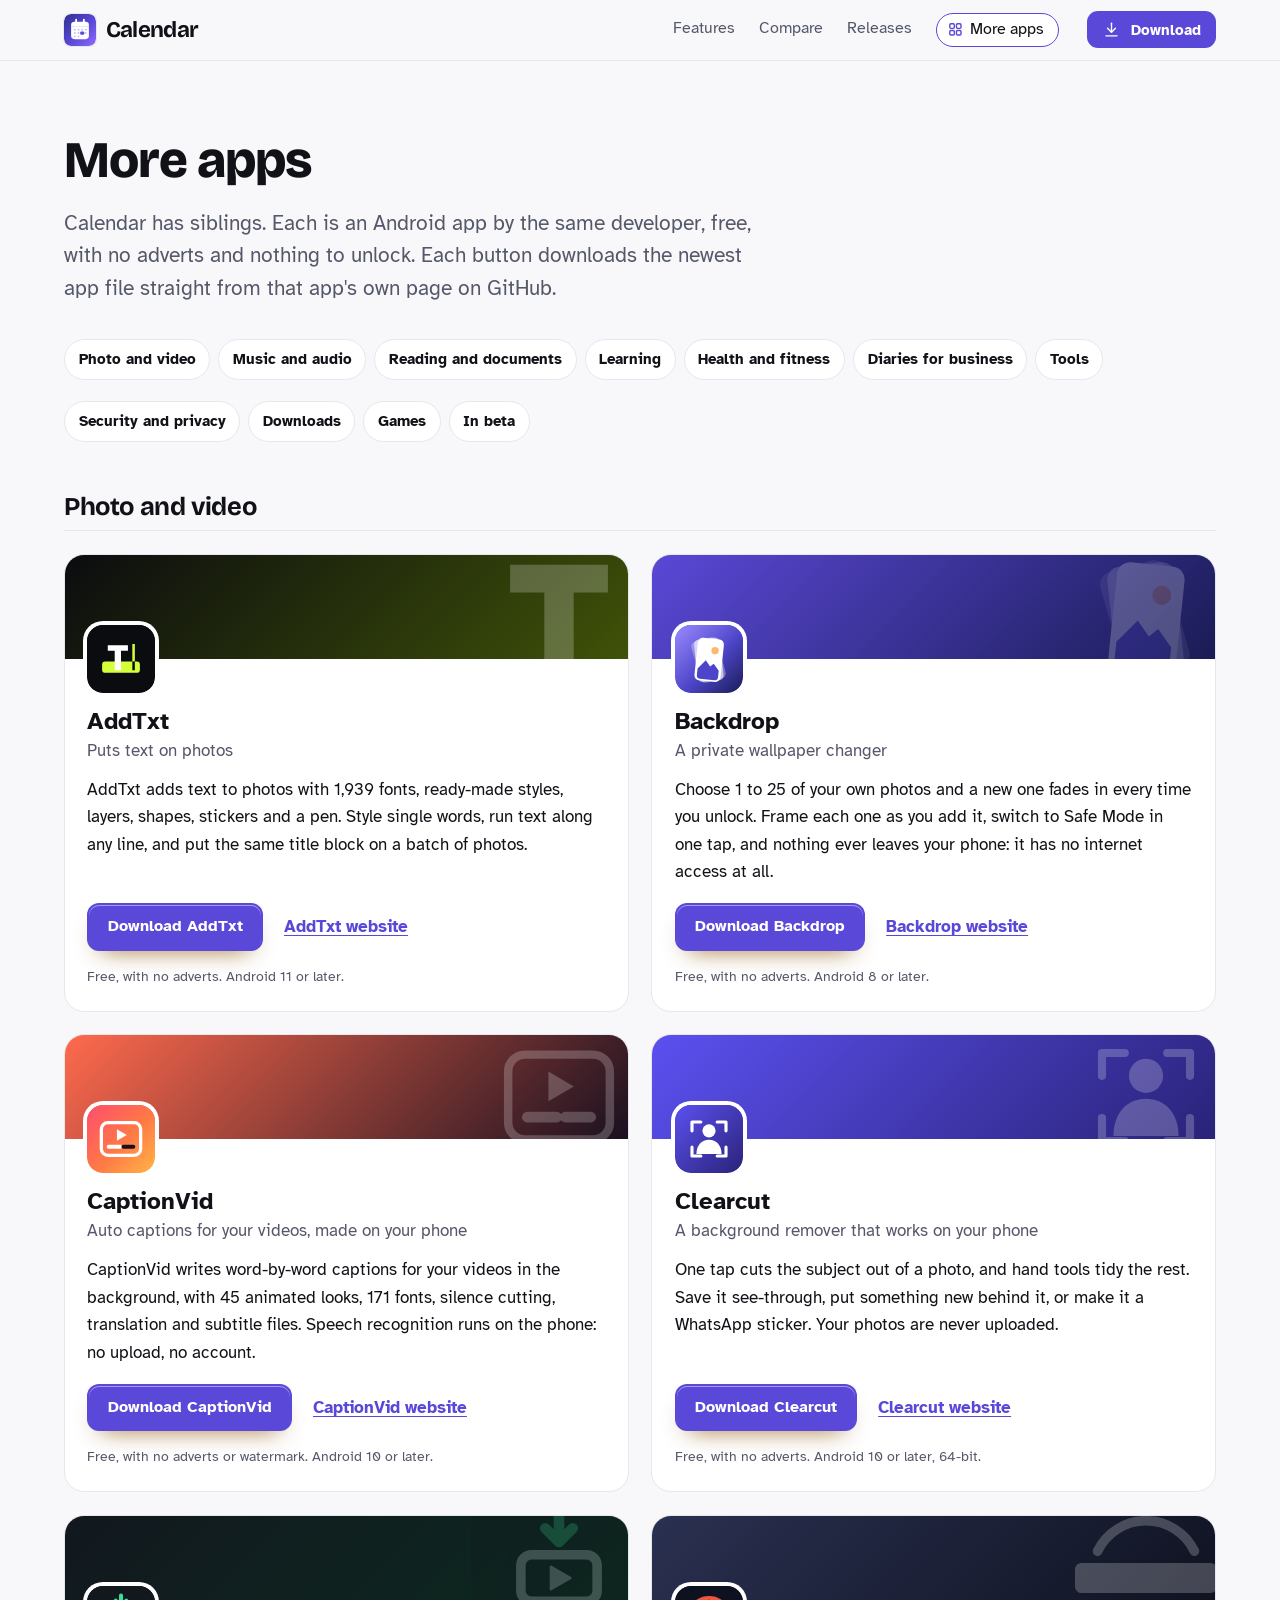
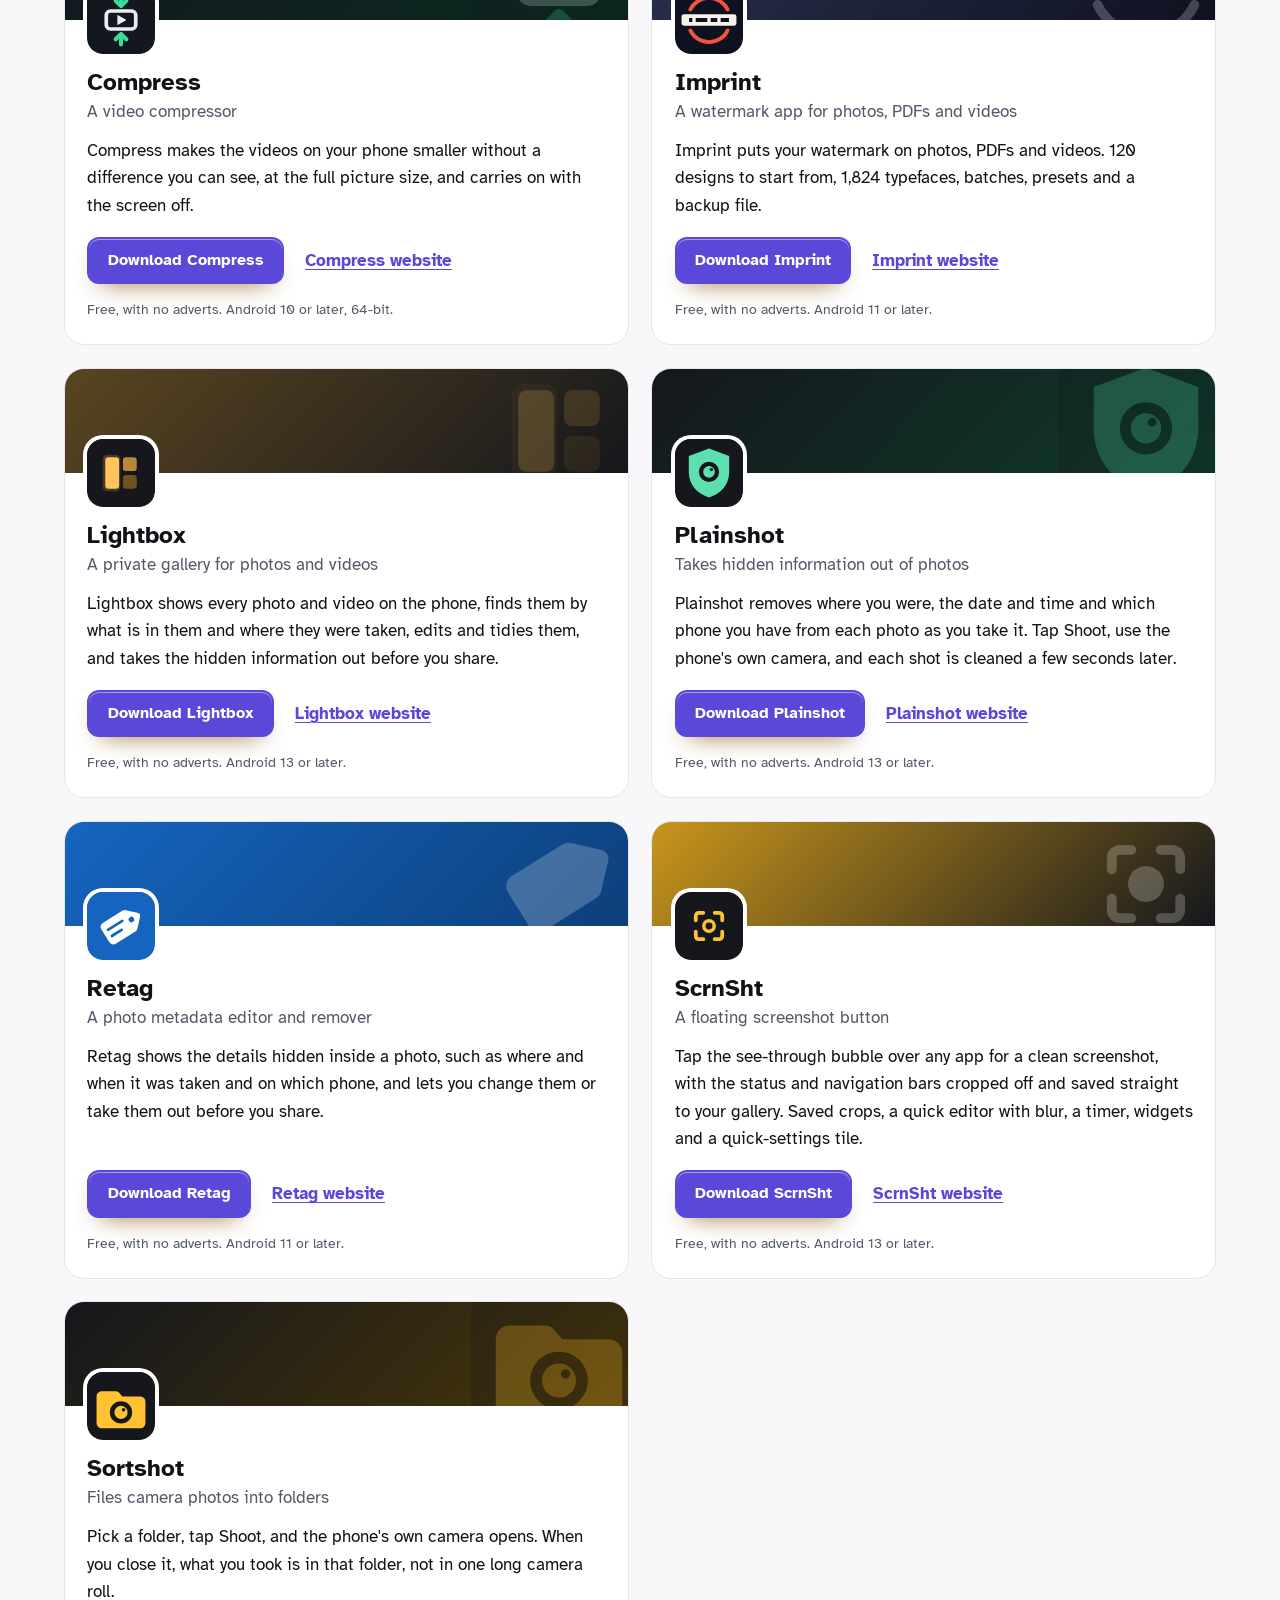
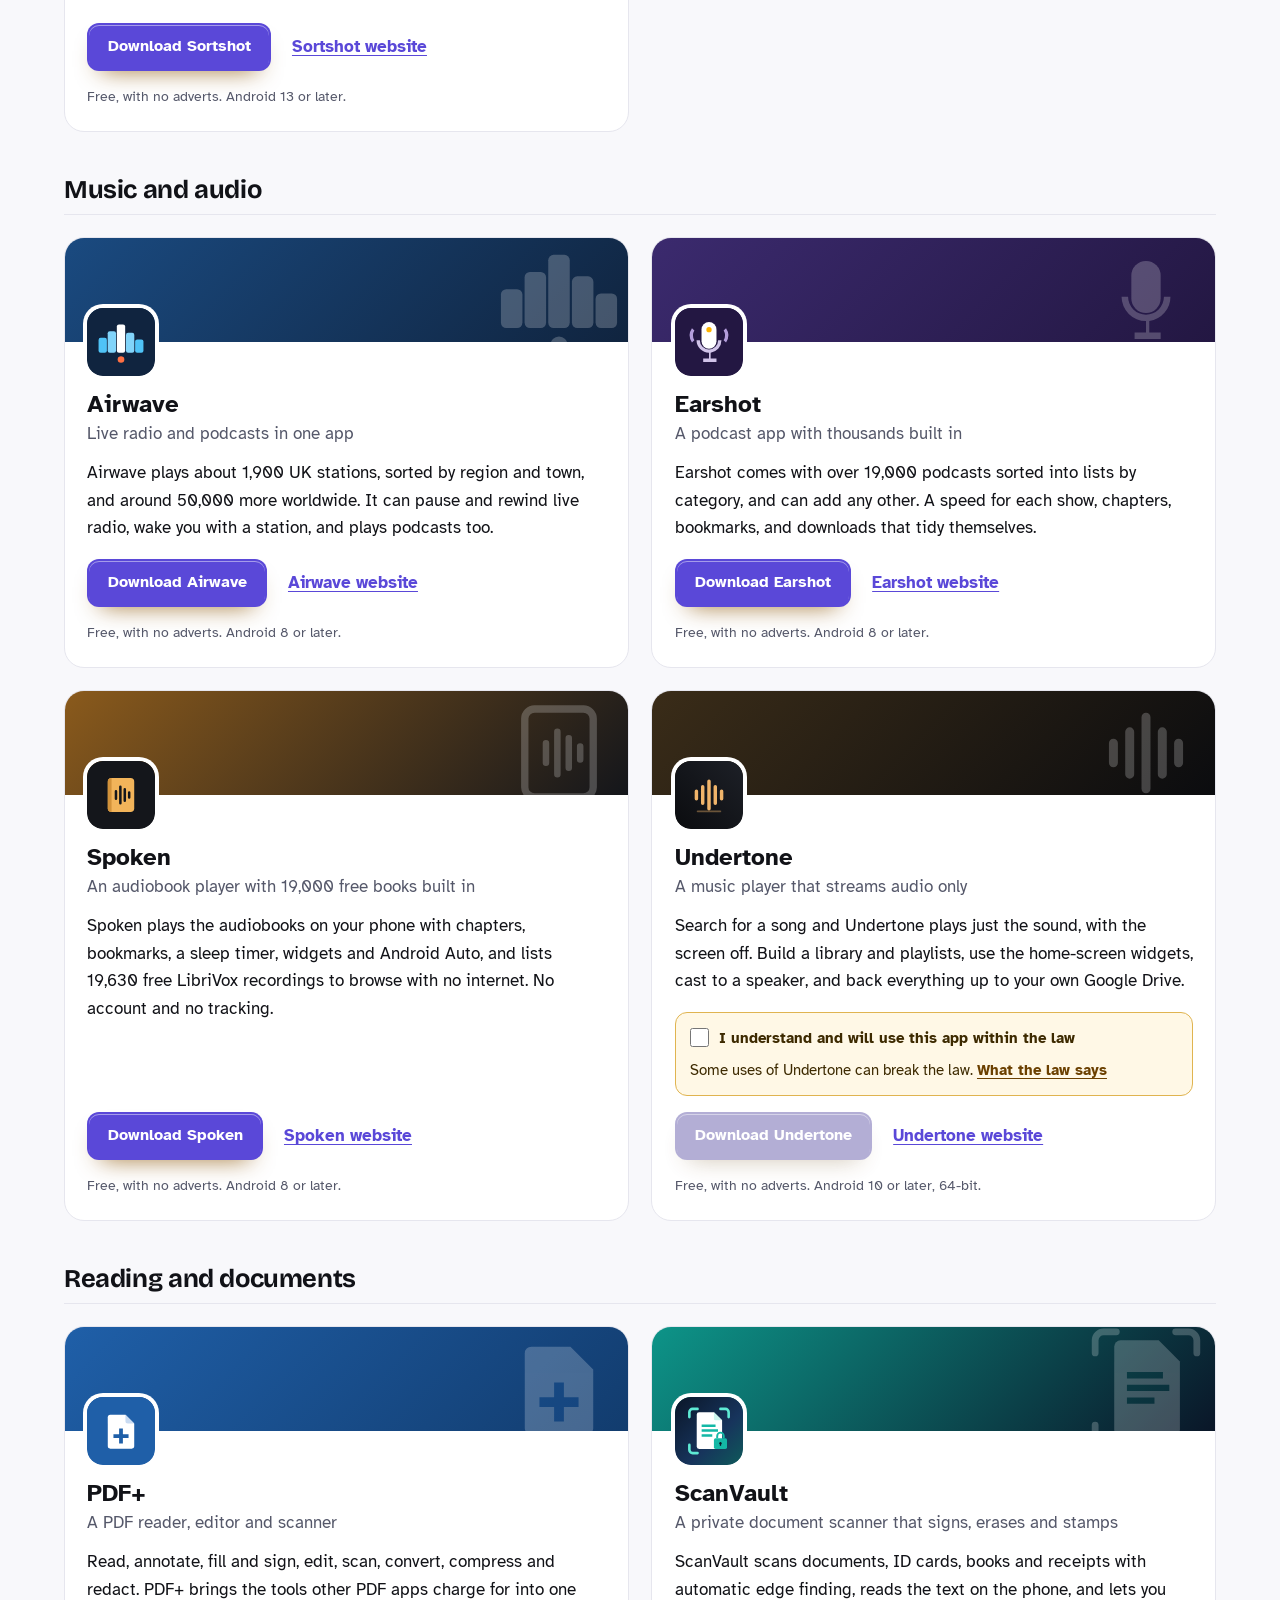
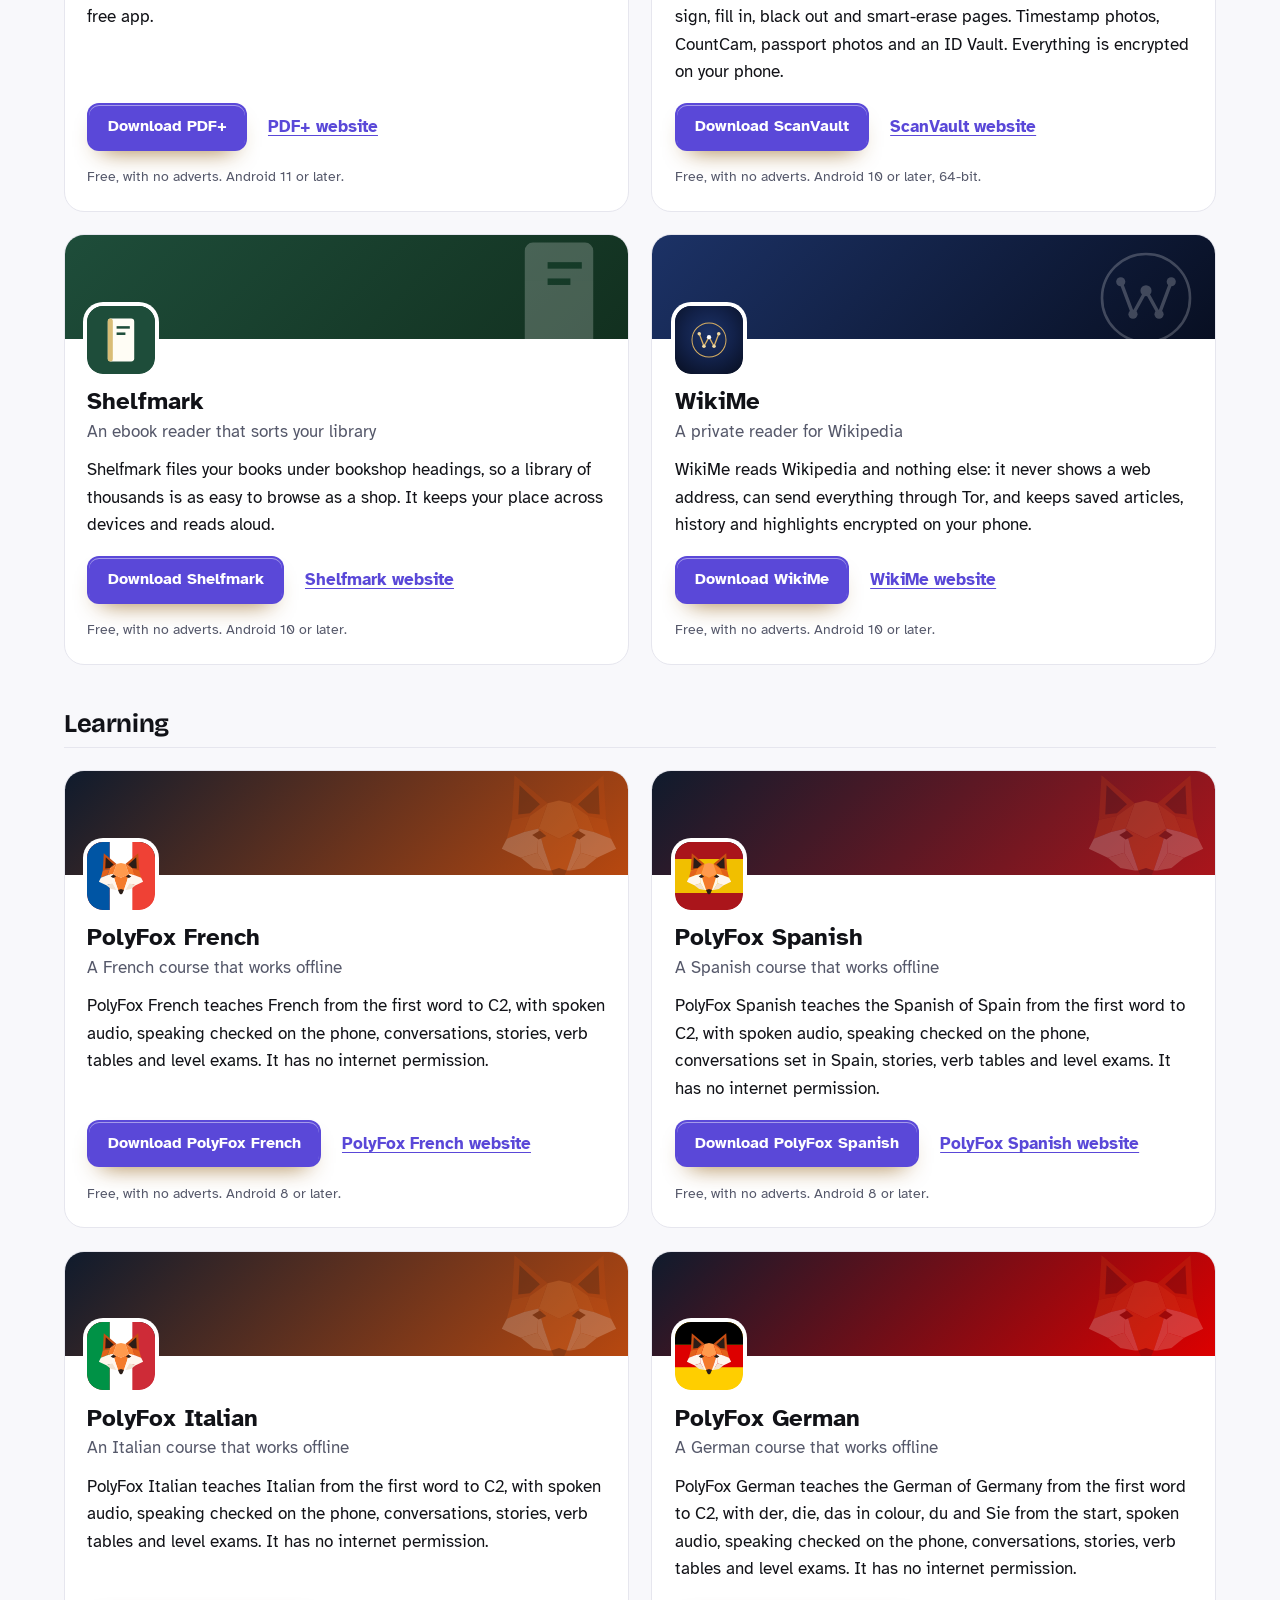
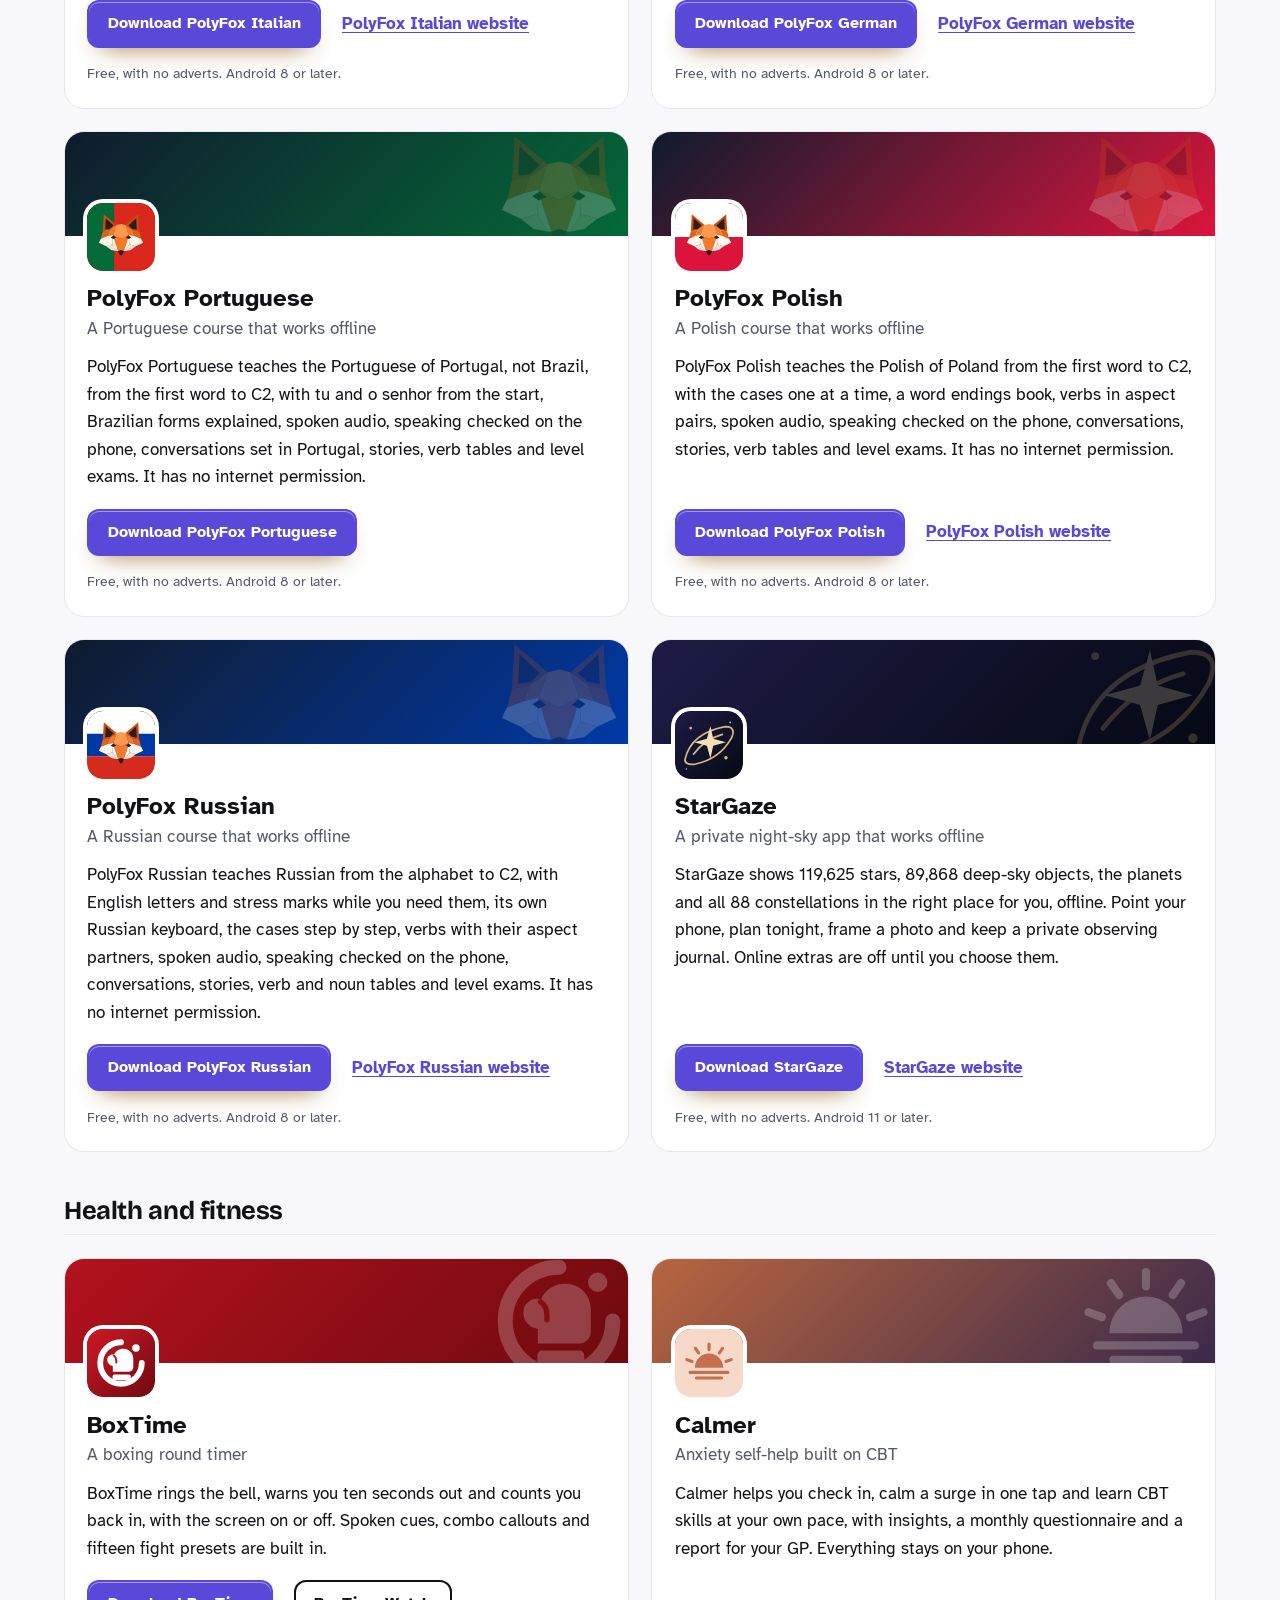
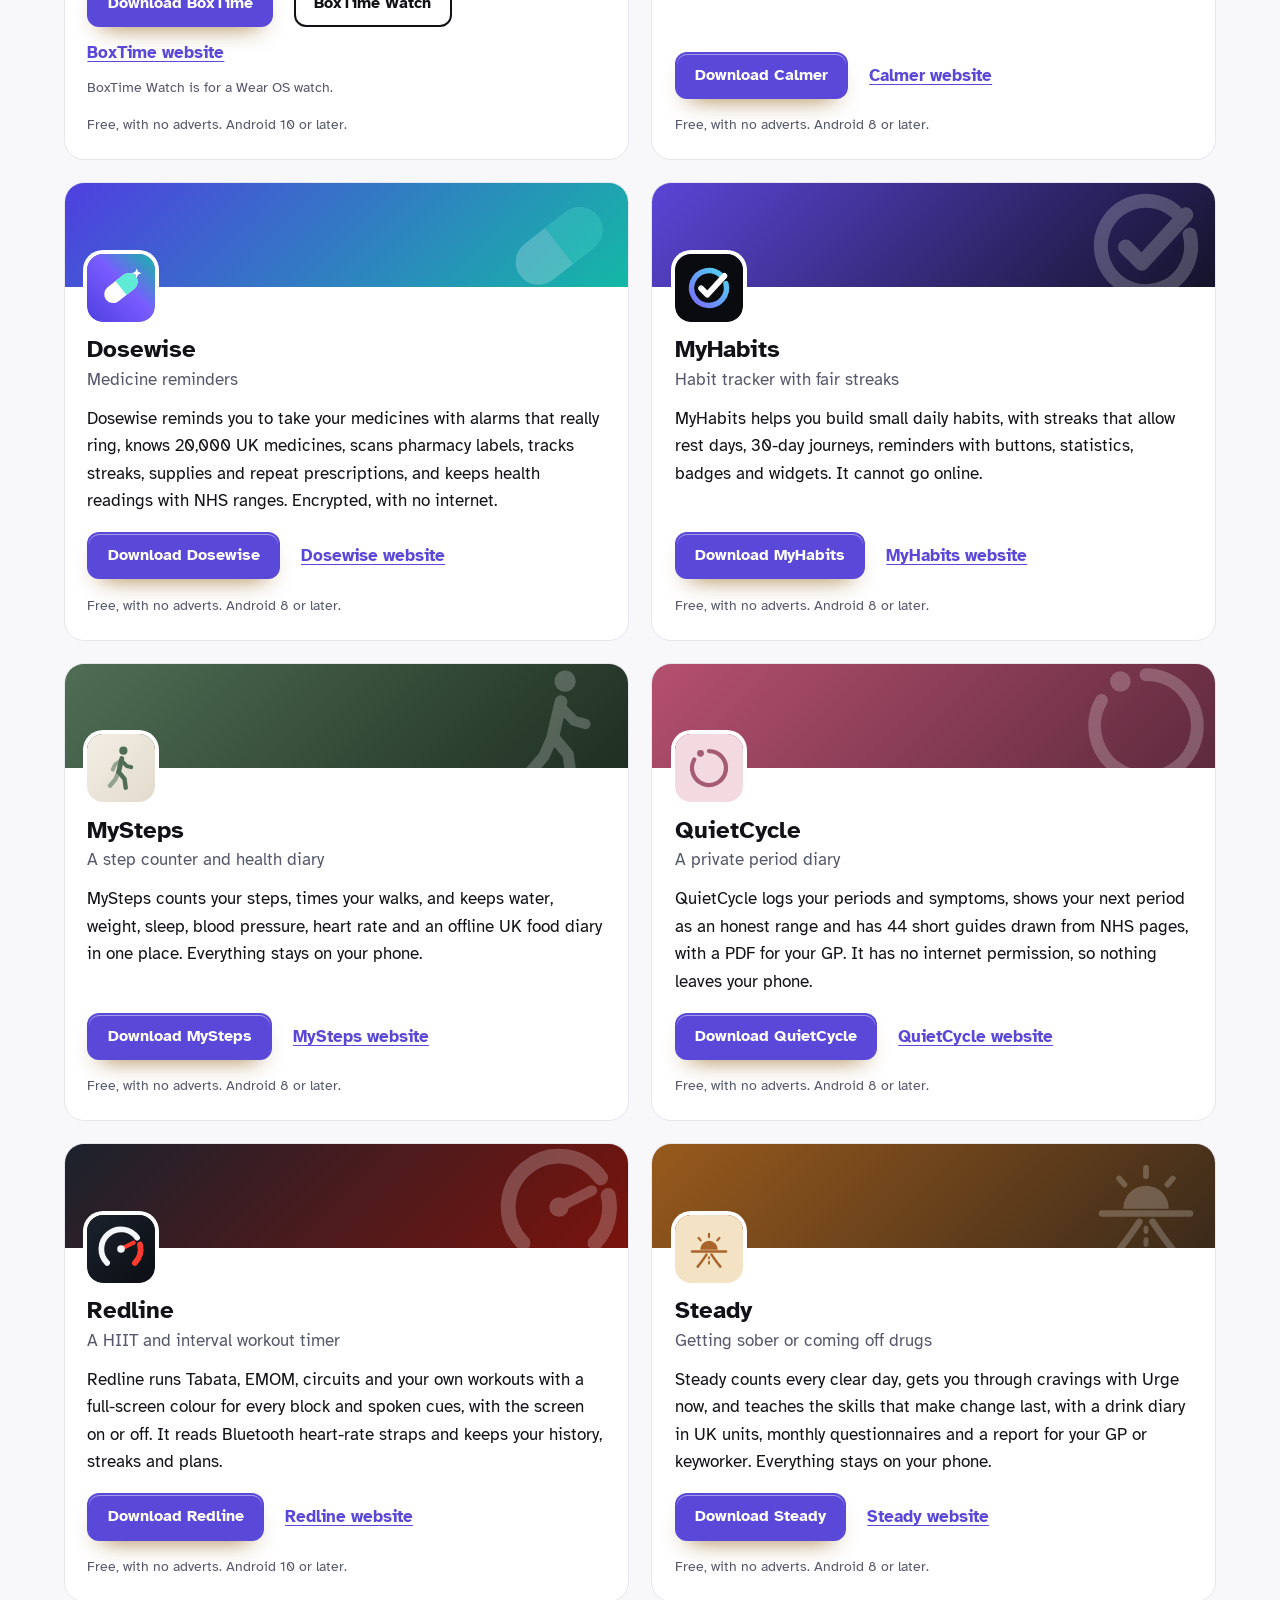
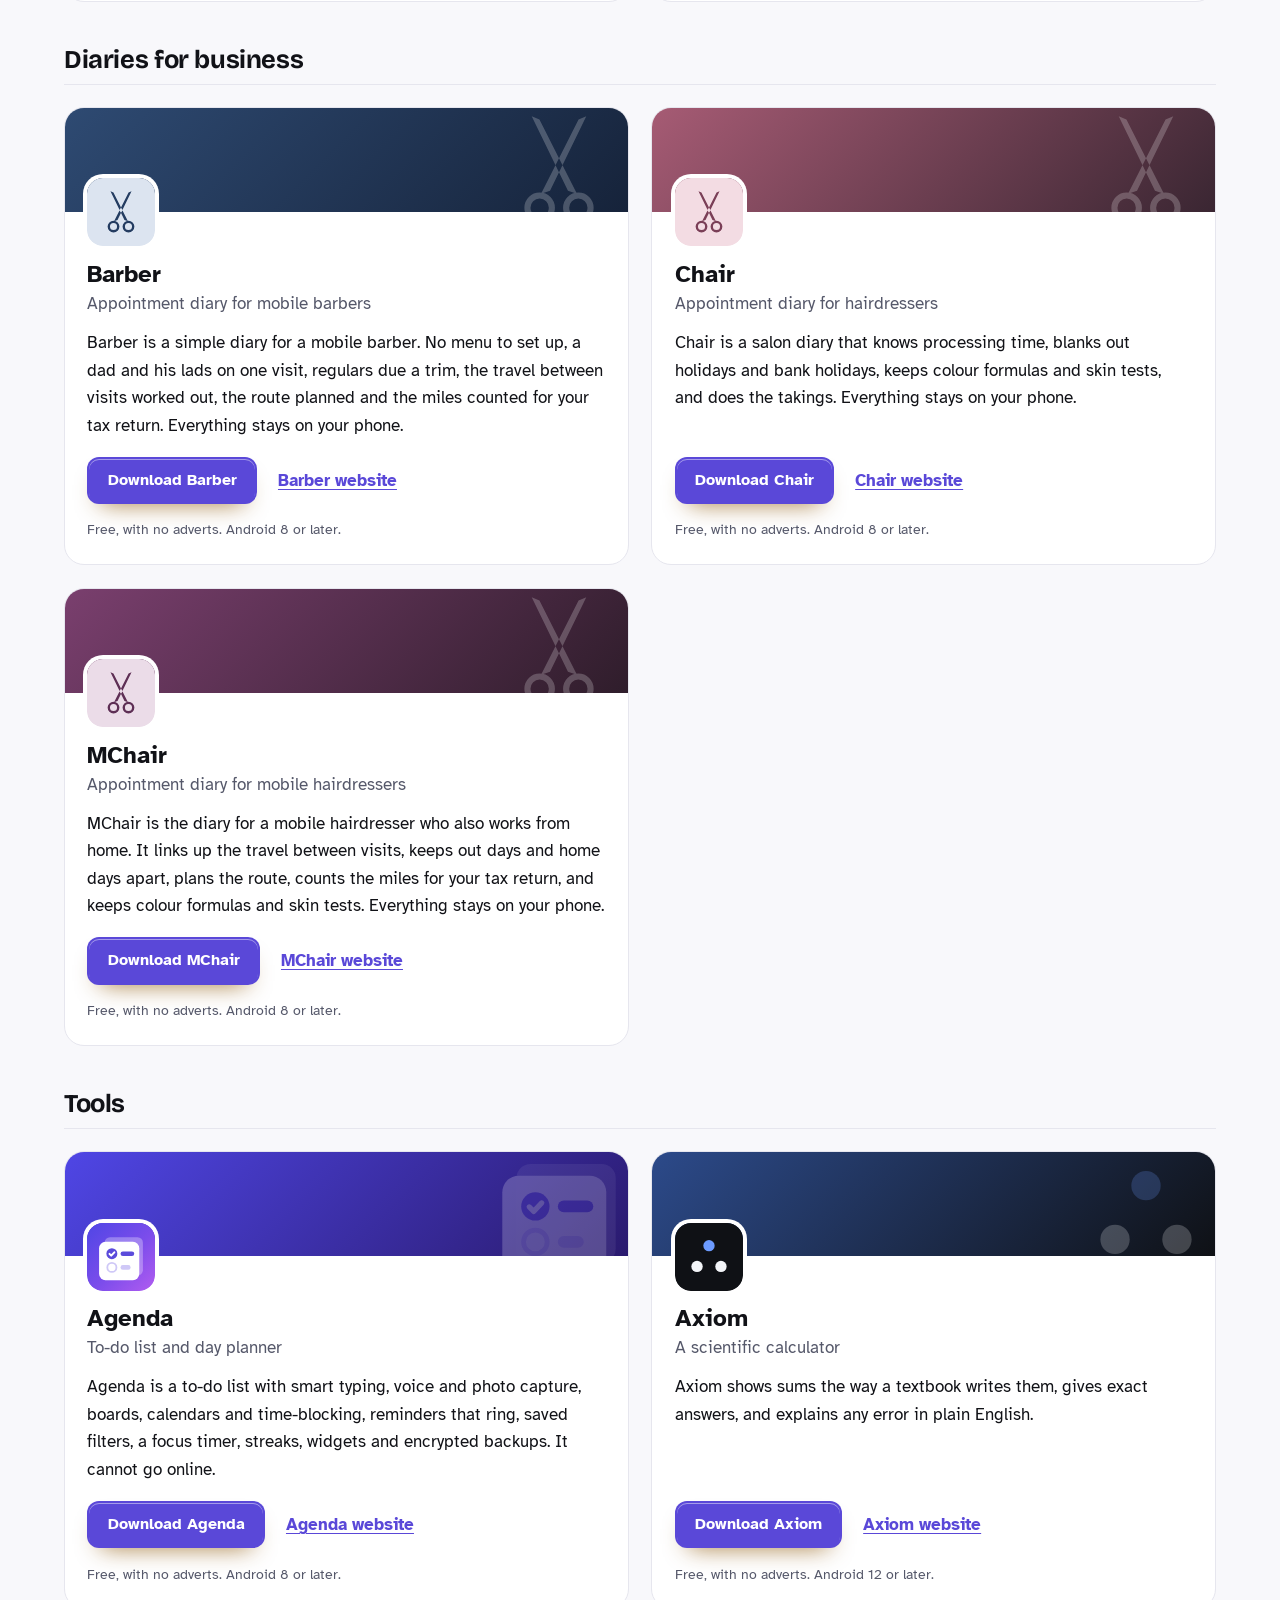
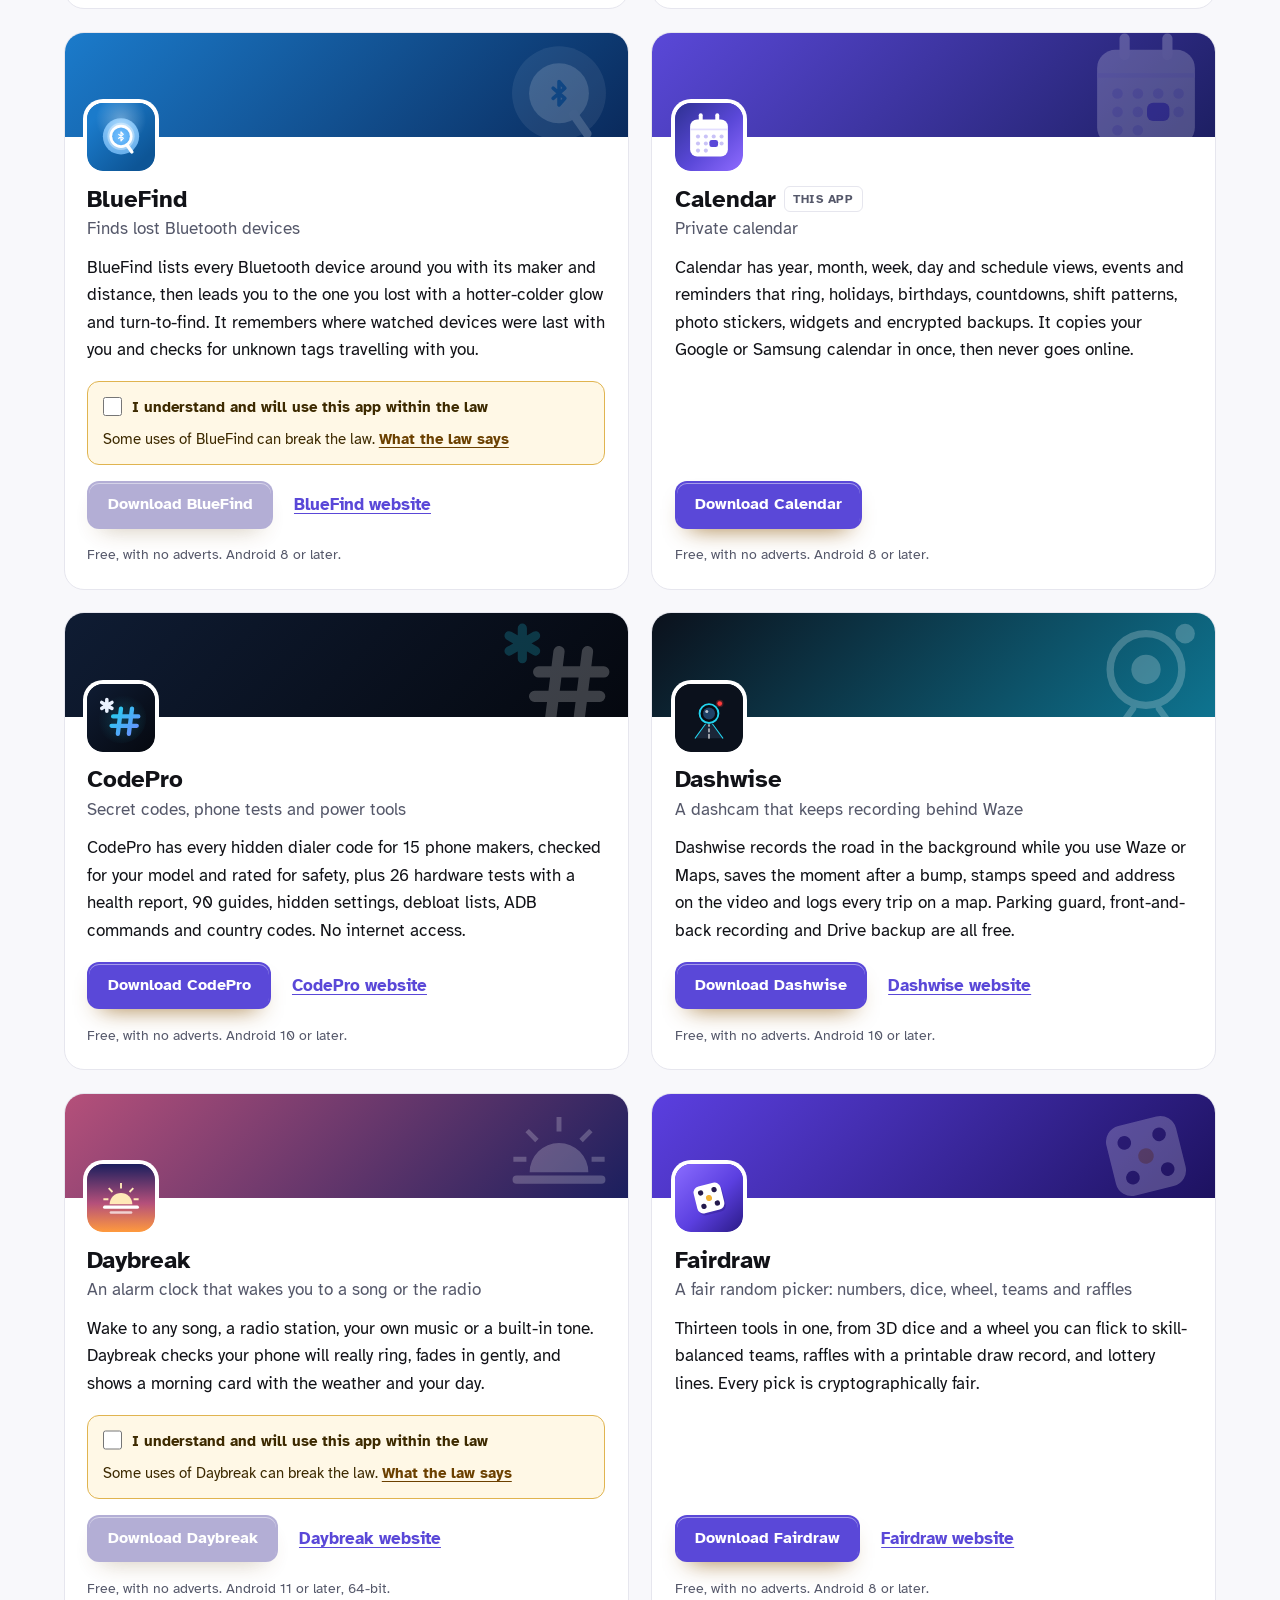
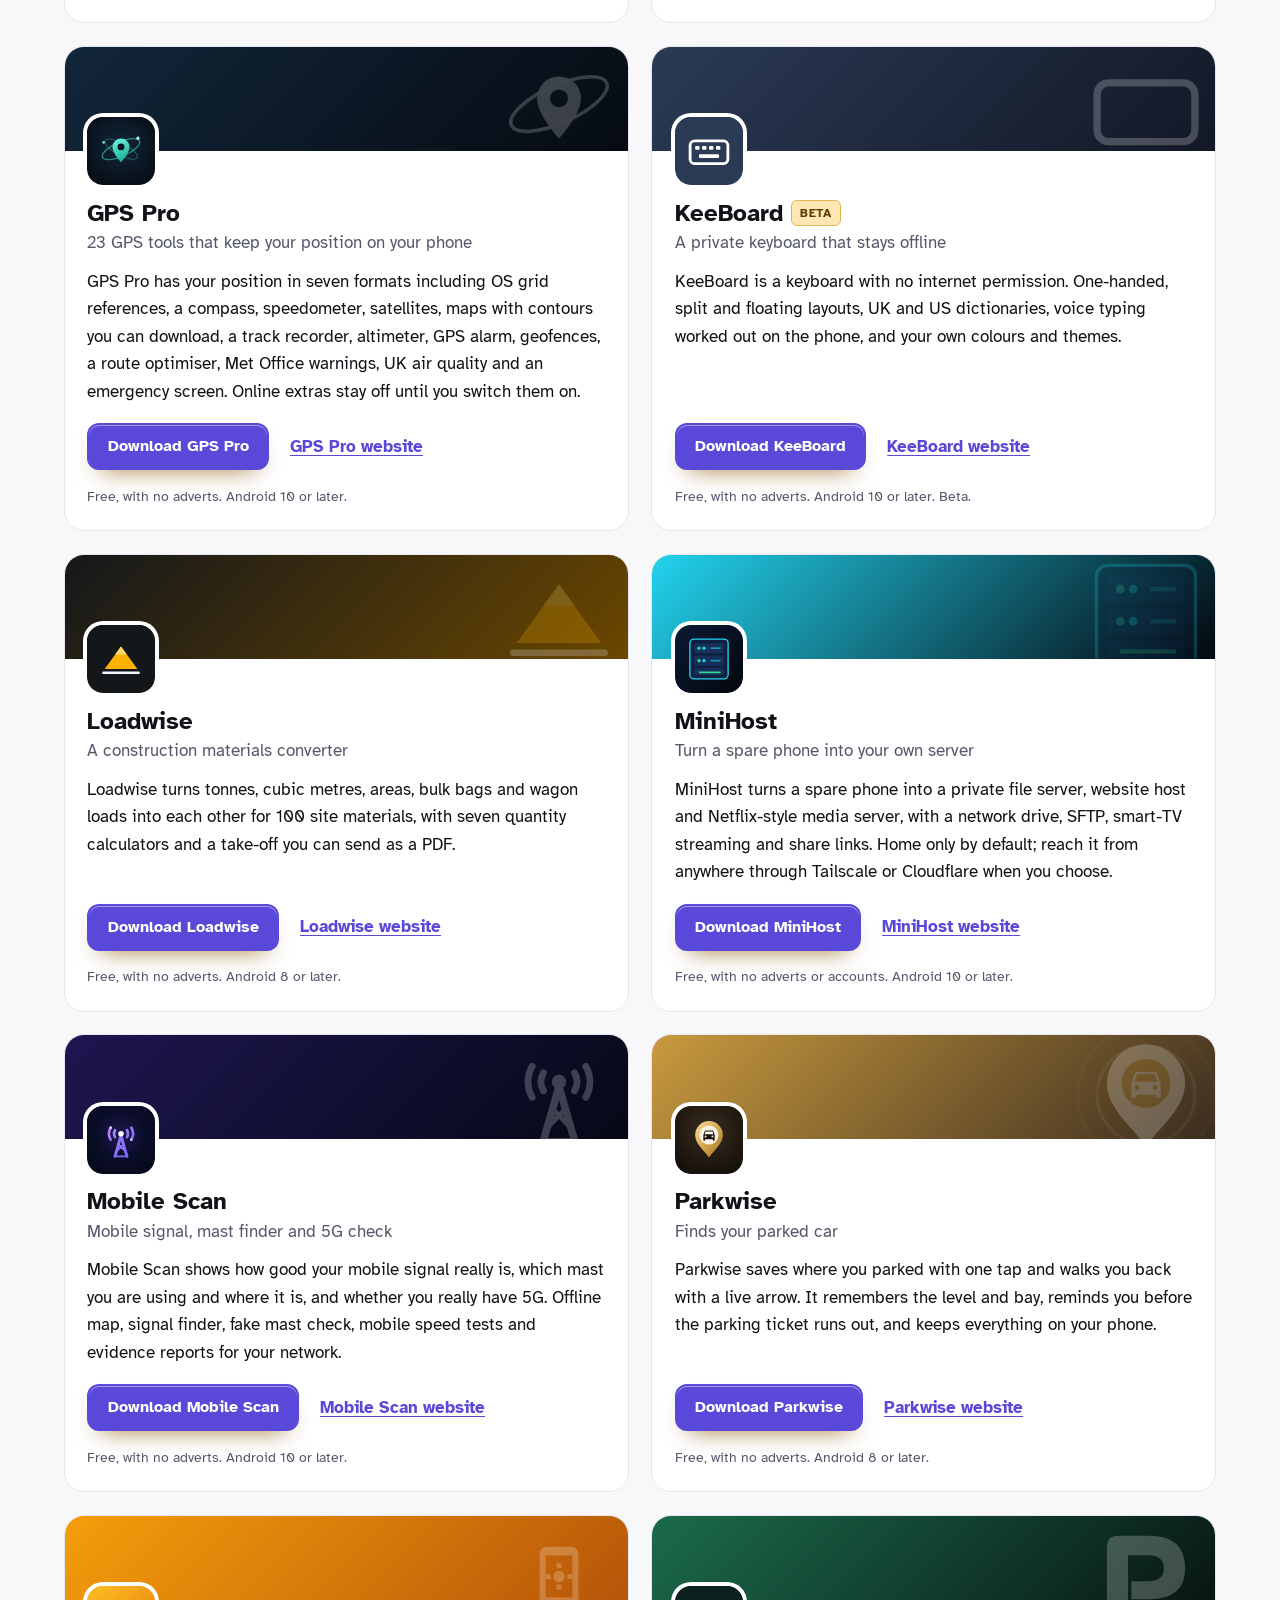
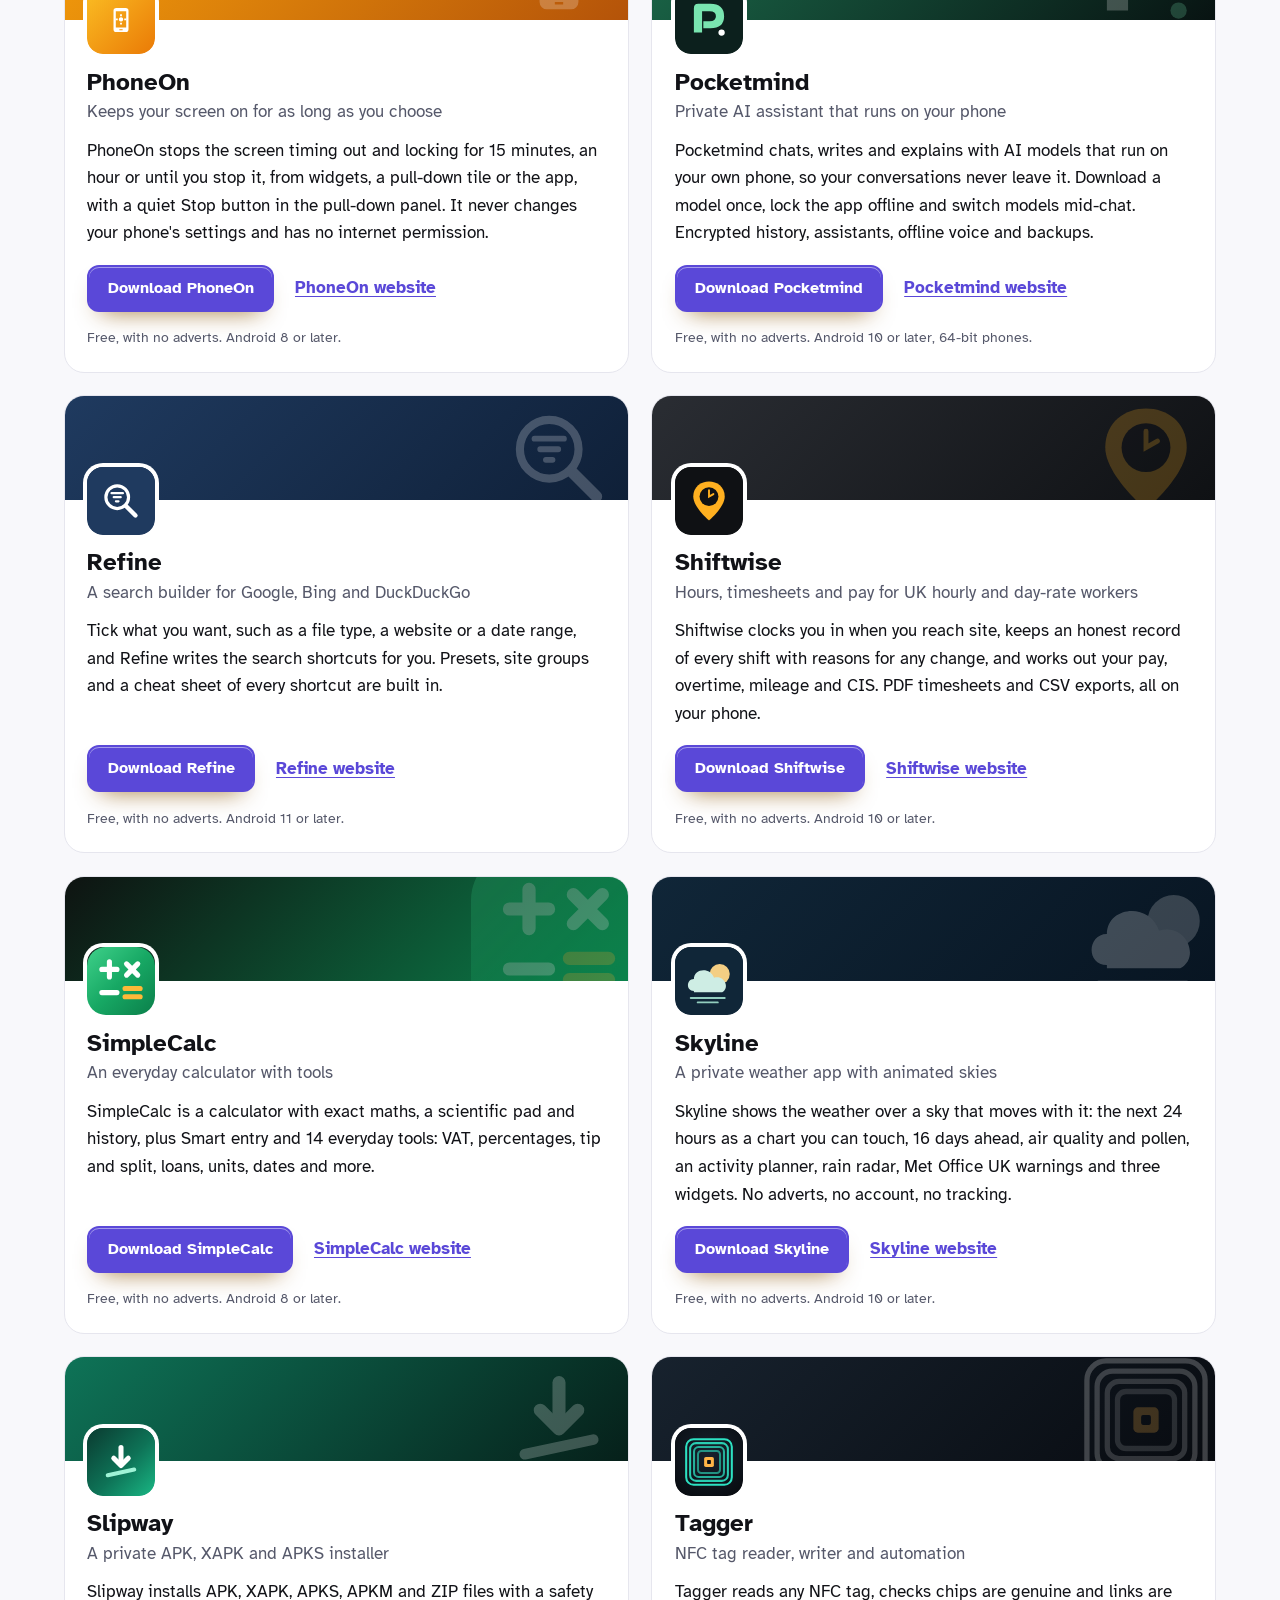
==== commit ba7d4a90: "More apps: add Slipway" ====
--- a/more-apps.html
+++ b/more-apps.html
@@ -4,7 +4,7 @@
 <meta charset="utf-8">
 <meta name="viewport" content="width=device-width, initial-scale=1">
 <title>More free Android apps from the maker of Calendar</title>
-<meta name="description" content="All 92 free Android apps from the maker of Calendar, in one list by category, each with its download and a link to its website.">
+<meta name="description" content="All 93 free Android apps from the maker of Calendar, in one list by category, each with its download and a link to its website.">
 <meta name="author" content="Jonathan Jackson">
 <link rel="canonical" href="https://customgpter.github.io/calendar/more-apps.html">
 <meta name="theme-color" content="#f8f8fb" media="(prefers-color-scheme: light)">
@@ -12,7 +12,7 @@
 <meta property="og:type" content="website">
 <meta property="og:site_name" content="Calendar">
 <meta property="og:title" content="More free Android apps from the maker of Calendar">
-<meta property="og:description" content="All 92 free Android apps from the maker of Calendar, in one list by category, each with its download and a link to its website.">
+<meta property="og:description" content="All 93 free Android apps from the maker of Calendar, in one list by category, each with its download and a link to its website.">
 <meta property="og:url" content="https://customgpter.github.io/calendar/more-apps.html">
 <meta property="og:image" content="https://customgpter.github.io/calendar/assets/og.png">
 <meta property="og:image:width" content="1200">
@@ -26,7 +26,7 @@
 <link rel="preload" href="./assets/fonts/atkinson-hyperlegible-latin-400-normal.woff2" as="font" type="font/woff2" crossorigin>
 <link rel="stylesheet" href="./assets/site.css?v=1">
 <link rel="stylesheet" href="./assets/house.css?v=1">
-<script type="application/ld+json">{"@context":"https://schema.org","@type":"ItemList","name":"Apps from the maker of Calendar","url":"https://customgpter.github.io/calendar/more-apps.html","itemListElement":[{"@type":"ListItem","position":1,"name":"AddTxt","url":"https://customgpter.github.io/addtxt/"},{"@type":"ListItem","position":2,"name":"Backdrop","url":"https://customgpter.github.io/backdrop/"},{"@type":"ListItem","position":3,"name":"CaptionVid","url":"https://customgpter.github.io/captionvid/"},{"@type":"ListItem","position":4,"name":"Clearcut","url":"https://customgpter.github.io/clearcut/"},{"@type":"ListItem","position":5,"name":"Compress","url":"https://customgpter.github.io/compress/"},{"@type":"ListItem","position":6,"name":"Imprint","url":"https://customgpter.github.io/imprint/"},{"@type":"ListItem","position":7,"name":"Lightbox","url":"https://customgpter.github.io/lightbox/"},{"@type":"ListItem","position":8,"name":"Plainshot","url":"https://customgpter.github.io/plainshot/"},{"@type":"ListItem","position":9,"name":"Retag","url":"https://customgpter.github.io/retag/"},{"@type":"ListItem","position":10,"name":"ScrnSht","url":"https://customgpter.github.io/scrnsht/"},{"@type":"ListItem","position":11,"name":"Sortshot","url":"https://customgpter.github.io/sortshot/"},{"@type":"ListItem","position":12,"name":"Airwave","url":"https://customgpter.github.io/airwave/"},{"@type":"ListItem","position":13,"name":"Earshot","url":"https://customgpter.github.io/earshot/"},{"@type":"ListItem","position":14,"name":"Spoken","url":"https://customgpter.github.io/spoken/"},{"@type":"ListItem","position":15,"name":"Undertone","url":"https://customgpter.github.io/undertone/"},{"@type":"ListItem","position":16,"name":"PDF+","url":"https://customgpter.github.io/pdfplus/"},{"@type":"ListItem","position":17,"name":"ScanVault","url":"https://customgpter.github.io/scanvault/"},{"@type":"ListItem","position":18,"name":"Shelfmark","url":"https://customgpter.github.io/shelfmark/"},{"@type":"ListItem","position":19,"name":"WikiMe","url":"https://customgpter.github.io/wikime/"},{"@type":"ListItem","position":20,"name":"PolyFox French","url":"https://customgpter.github.io/polyfox/"},{"@type":"ListItem","position":21,"name":"PolyFox German","url":"https://customgpter.github.io/polyfox-german/"},{"@type":"ListItem","position":22,"name":"PolyFox Polish","url":"https://customgpter.github.io/polyfox-polish/"},{"@type":"ListItem","position":23,"name":"PolyFox Russian","url":"https://customgpter.github.io/polyfox-russian/"},{"@type":"ListItem","position":24,"name":"StarGaze","url":"https://customgpter.github.io/stargaze/"},{"@type":"ListItem","position":25,"name":"BoxTime","url":"https://customgpter.github.io/boxtime/"},{"@type":"ListItem","position":26,"name":"Calmer","url":"https://customgpter.github.io/calmer/"},{"@type":"ListItem","position":27,"name":"Dosewise","url":"https://customgpter.github.io/dosewise/"},{"@type":"ListItem","position":28,"name":"MyHabits","url":"https://customgpter.github.io/myhabits/"},{"@type":"ListItem","position":29,"name":"MySteps","url":"https://customgpter.github.io/mysteps/"},{"@type":"ListItem","position":30,"name":"QuietCycle","url":"https://customgpter.github.io/quietcycle/"},{"@type":"ListItem","position":31,"name":"Redline","url":"https://customgpter.github.io/redline/"},{"@type":"ListItem","position":32,"name":"Steady","url":"https://customgpter.github.io/steady/"},{"@type":"ListItem","position":33,"name":"Barber","url":"https://customgpter.github.io/barber/"},{"@type":"ListItem","position":34,"name":"Chair","url":"https://customgpter.github.io/chair/"},{"@type":"ListItem","position":35,"name":"MChair","url":"https://customgpter.github.io/mchair/"},{"@type":"ListItem","position":36,"name":"Agenda","url":"https://customgpter.github.io/agenda/"},{"@type":"ListItem","position":37,"name":"Axiom","url":"https://customgpter.github.io/axiom/"},{"@type":"ListItem","position":38,"name":"BlueFind","url":"https://customgpter.github.io/bluefind/"},{"@type":"ListItem","position":39,"name":"Calendar","url":"https://customgpter.github.io/calendar/"},{"@type":"ListItem","position":40,"name":"CodePro","url":"https://customgpter.github.io/codepro/"},{"@type":"ListItem","position":41,"name":"Dashwise","url":"https://customgpter.github.io/dashwise/"},{"@type":"ListItem","position":42,"name":"Daybreak","url":"https://customgpter.github.io/daybreak/"},{"@type":"ListItem","position":43,"name":"Fairdraw","url":"https://customgpter.github.io/fairdraw/"},{"@type":"ListItem","position":44,"name":"GPS Pro","url":"https://customgpter.github.io/gpspro/"},{"@type":"ListItem","position":45,"name":"KeeBoard","url":"https://customgpter.github.io/keeboard/"},{"@type":"ListItem","position":46,"name":"Loadwise","url":"https://customgpter.github.io/loadwise/"},{"@type":"ListItem","position":47,"name":"MiniHost","url":"https://customgpter.github.io/minihost/"},{"@type":"ListItem","position":48,"name":"Mobile Scan","url":"https://customgpter.github.io/mobilescan/"},{"@type":"ListItem","position":49,"name":"Parkwise","url":"https://customgpter.github.io/parkwise/"},{"@type":"ListItem","position":50,"name":"Pocketmind","url":"https://customgpter.github.io/pocketmind/"},{"@type":"ListItem","position":51,"name":"Refine","url":"https://customgpter.github.io/refine/"},{"@type":"ListItem","position":52,"name":"Shiftwise","url":"https://customgpter.github.io/shiftwise/"},{"@type":"ListItem","position":53,"name":"SimpleCalc","url":"https://customgpter.github.io/simplecalc/"},{"@type":"ListItem","position":54,"name":"Skyline","url":"https://customgpter.github.io/skyline/"},{"@type":"ListItem","position":55,"name":"Tagger","url":"https://customgpter.github.io/tagger/"},{"@type":"ListItem","position":56,"name":"TotalClean","url":"https://customgpter.github.io/totalclean/"},{"@type":"ListItem","position":57,"name":"TVLink","url":"https://customgpter.github.io/tvlink/"},{"@type":"ListItem","position":58,"name":"Unbox","url":"https://customgpter.github.io/unbox/"},{"@type":"ListItem","position":59,"name":"WhatsKeep","url":"https://customgpter.github.io/whatskeep/"},{"@type":"ListItem","position":60,"name":"WiFi Scan","url":"https://customgpter.github.io/wifiscan/"},{"@type":"ListItem","position":61,"name":"Auditly","url":"https://customgpter.github.io/auditly/"},{"@type":"ListItem","position":62,"name":"Backchannel","url":"https://customgpter.github.io/backchannel/"},{"@type":"ListItem","position":63,"name":"ENotes","url":"https://customgpter.github.io/enotes/"},{"@type":"ListItem","position":64,"name":"FindMe","url":"https://customgpter.github.io/findme/"},{"@type":"ListItem","position":65,"name":"iLock","url":"https://customgpter.github.io/ilock/"},{"@type":"ListItem","position":66,"name":"ImSafe","url":"https://customgpter.github.io/imsafe/"},{"@type":"ListItem","position":67,"name":"IShred","url":"https://customgpter.github.io/ishred/"},{"@type":"ListItem","position":68,"name":"LockBox","url":"https://customgpter.github.io/lockbox/"},{"@type":"ListItem","position":69,"name":"PassVault","url":"https://customgpter.github.io/passvault/"},{"@type":"ListItem","position":70,"name":"SpyFind","url":"https://customgpter.github.io/spyfind/"},{"@type":"ListItem","position":71,"name":"TextWipe","url":"https://customgpter.github.io/textwipe/"},{"@type":"ListItem","position":72,"name":"Tracewire","url":"https://customgpter.github.io/tracewire/"},{"@type":"ListItem","position":73,"name":"Vigil","url":"https://customgpter.github.io/vigil/"},{"@type":"ListItem","position":74,"name":"Grab","url":"https://customgpter.github.io/grab/"},{"@type":"ListItem","position":75,"name":"Swarm","url":"https://customgpter.github.io/swarm/"},{"@type":"ListItem","position":76,"name":"Plane Games","url":"https://customgpter.github.io/plane-games/"},{"@type":"ListItem","position":77,"name":"Ninefold","url":"https://customgpter.github.io/ninefold/"},{"@type":"ListItem","position":78,"name":"Cubewise","url":"https://customgpter.github.io/cubewise/"},{"@type":"ListItem","position":79,"name":"Tilewise","url":"https://customgpter.github.io/tilewise/"},{"@type":"ListItem","position":80,"name":"Letterwise","url":"https://customgpter.github.io/letterwise/"},{"@type":"ListItem","position":81,"name":"Kingside","url":"https://customgpter.github.io/kingside/"},{"@type":"ListItem","position":82,"name":"Deckhand","url":"https://customgpter.github.io/deckhand/"},{"@type":"ListItem","position":83,"name":"SNESForge","url":"https://customgpter.github.io/snesforge/"},{"@type":"ListItem","position":84,"name":"Fame Boy","url":"https://customgpter.github.io/fameboy/"},{"@type":"ListItem","position":85,"name":"PSPPro","url":"https://customgpter.github.io/psppro/"},{"@type":"ListItem","position":86,"name":"MegaGen","url":"https://customgpter.github.io/megagen/"},{"@type":"ListItem","position":87,"name":"QVR","url":"https://customgpter.github.io/qvr/"},{"@type":"ListItem","position":88,"name":"QVR Watch","url":"https://customgpter.github.io/qvr-watch/"},{"@type":"ListItem","position":89,"name":"QVRLite","url":"https://customgpter.github.io/qvrlite/"},{"@type":"ListItem","position":90,"name":"Onionz","url":"https://customgpter.github.io/onionz/"},{"@type":"ListItem","position":91,"name":"OnionzWeb","url":"https://customgpter.github.io/onionzweb/"}]}</script>
+<script type="application/ld+json">{"@context":"https://schema.org","@type":"ItemList","name":"Apps from the maker of Calendar","url":"https://customgpter.github.io/calendar/more-apps.html","itemListElement":[{"@type":"ListItem","position":1,"name":"AddTxt","url":"https://customgpter.github.io/addtxt/"},{"@type":"ListItem","position":2,"name":"Backdrop","url":"https://customgpter.github.io/backdrop/"},{"@type":"ListItem","position":3,"name":"CaptionVid","url":"https://customgpter.github.io/captionvid/"},{"@type":"ListItem","position":4,"name":"Clearcut","url":"https://customgpter.github.io/clearcut/"},{"@type":"ListItem","position":5,"name":"Compress","url":"https://customgpter.github.io/compress/"},{"@type":"ListItem","position":6,"name":"Imprint","url":"https://customgpter.github.io/imprint/"},{"@type":"ListItem","position":7,"name":"Lightbox","url":"https://customgpter.github.io/lightbox/"},{"@type":"ListItem","position":8,"name":"Plainshot","url":"https://customgpter.github.io/plainshot/"},{"@type":"ListItem","position":9,"name":"Retag","url":"https://customgpter.github.io/retag/"},{"@type":"ListItem","position":10,"name":"ScrnSht","url":"https://customgpter.github.io/scrnsht/"},{"@type":"ListItem","position":11,"name":"Sortshot","url":"https://customgpter.github.io/sortshot/"},{"@type":"ListItem","position":12,"name":"Airwave","url":"https://customgpter.github.io/airwave/"},{"@type":"ListItem","position":13,"name":"Earshot","url":"https://customgpter.github.io/earshot/"},{"@type":"ListItem","position":14,"name":"Spoken","url":"https://customgpter.github.io/spoken/"},{"@type":"ListItem","position":15,"name":"Undertone","url":"https://customgpter.github.io/undertone/"},{"@type":"ListItem","position":16,"name":"PDF+","url":"https://customgpter.github.io/pdfplus/"},{"@type":"ListItem","position":17,"name":"ScanVault","url":"https://customgpter.github.io/scanvault/"},{"@type":"ListItem","position":18,"name":"Shelfmark","url":"https://customgpter.github.io/shelfmark/"},{"@type":"ListItem","position":19,"name":"WikiMe","url":"https://customgpter.github.io/wikime/"},{"@type":"ListItem","position":20,"name":"PolyFox French","url":"https://customgpter.github.io/polyfox/"},{"@type":"ListItem","position":21,"name":"PolyFox German","url":"https://customgpter.github.io/polyfox-german/"},{"@type":"ListItem","position":22,"name":"PolyFox Polish","url":"https://customgpter.github.io/polyfox-polish/"},{"@type":"ListItem","position":23,"name":"PolyFox Russian","url":"https://customgpter.github.io/polyfox-russian/"},{"@type":"ListItem","position":24,"name":"StarGaze","url":"https://customgpter.github.io/stargaze/"},{"@type":"ListItem","position":25,"name":"BoxTime","url":"https://customgpter.github.io/boxtime/"},{"@type":"ListItem","position":26,"name":"Calmer","url":"https://customgpter.github.io/calmer/"},{"@type":"ListItem","position":27,"name":"Dosewise","url":"https://customgpter.github.io/dosewise/"},{"@type":"ListItem","position":28,"name":"MyHabits","url":"https://customgpter.github.io/myhabits/"},{"@type":"ListItem","position":29,"name":"MySteps","url":"https://customgpter.github.io/mysteps/"},{"@type":"ListItem","position":30,"name":"QuietCycle","url":"https://customgpter.github.io/quietcycle/"},{"@type":"ListItem","position":31,"name":"Redline","url":"https://customgpter.github.io/redline/"},{"@type":"ListItem","position":32,"name":"Steady","url":"https://customgpter.github.io/steady/"},{"@type":"ListItem","position":33,"name":"Barber","url":"https://customgpter.github.io/barber/"},{"@type":"ListItem","position":34,"name":"Chair","url":"https://customgpter.github.io/chair/"},{"@type":"ListItem","position":35,"name":"MChair","url":"https://customgpter.github.io/mchair/"},{"@type":"ListItem","position":36,"name":"Agenda","url":"https://customgpter.github.io/agenda/"},{"@type":"ListItem","position":37,"name":"Axiom","url":"https://customgpter.github.io/axiom/"},{"@type":"ListItem","position":38,"name":"BlueFind","url":"https://customgpter.github.io/bluefind/"},{"@type":"ListItem","position":39,"name":"Calendar","url":"https://customgpter.github.io/calendar/"},{"@type":"ListItem","position":40,"name":"CodePro","url":"https://customgpter.github.io/codepro/"},{"@type":"ListItem","position":41,"name":"Dashwise","url":"https://customgpter.github.io/dashwise/"},{"@type":"ListItem","position":42,"name":"Daybreak","url":"https://customgpter.github.io/daybreak/"},{"@type":"ListItem","position":43,"name":"Fairdraw","url":"https://customgpter.github.io/fairdraw/"},{"@type":"ListItem","position":44,"name":"GPS Pro","url":"https://customgpter.github.io/gpspro/"},{"@type":"ListItem","position":45,"name":"KeeBoard","url":"https://customgpter.github.io/keeboard/"},{"@type":"ListItem","position":46,"name":"Loadwise","url":"https://customgpter.github.io/loadwise/"},{"@type":"ListItem","position":47,"name":"MiniHost","url":"https://customgpter.github.io/minihost/"},{"@type":"ListItem","position":48,"name":"Mobile Scan","url":"https://customgpter.github.io/mobilescan/"},{"@type":"ListItem","position":49,"name":"Parkwise","url":"https://customgpter.github.io/parkwise/"},{"@type":"ListItem","position":50,"name":"Pocketmind","url":"https://customgpter.github.io/pocketmind/"},{"@type":"ListItem","position":51,"name":"Refine","url":"https://customgpter.github.io/refine/"},{"@type":"ListItem","position":52,"name":"Shiftwise","url":"https://customgpter.github.io/shiftwise/"},{"@type":"ListItem","position":53,"name":"SimpleCalc","url":"https://customgpter.github.io/simplecalc/"},{"@type":"ListItem","position":54,"name":"Skyline","url":"https://customgpter.github.io/skyline/"},{"@type":"ListItem","position":55,"name":"Slipway","url":"https://customgpter.github.io/slipway/"},{"@type":"ListItem","position":56,"name":"Tagger","url":"https://customgpter.github.io/tagger/"},{"@type":"ListItem","position":57,"name":"TotalClean","url":"https://customgpter.github.io/totalclean/"},{"@type":"ListItem","position":58,"name":"TVLink","url":"https://customgpter.github.io/tvlink/"},{"@type":"ListItem","position":59,"name":"Unbox","url":"https://customgpter.github.io/unbox/"},{"@type":"ListItem","position":60,"name":"WhatsKeep","url":"https://customgpter.github.io/whatskeep/"},{"@type":"ListItem","position":61,"name":"WiFi Scan","url":"https://customgpter.github.io/wifiscan/"},{"@type":"ListItem","position":62,"name":"Auditly","url":"https://customgpter.github.io/auditly/"},{"@type":"ListItem","position":63,"name":"Backchannel","url":"https://customgpter.github.io/backchannel/"},{"@type":"ListItem","position":64,"name":"ENotes","url":"https://customgpter.github.io/enotes/"},{"@type":"ListItem","position":65,"name":"FindMe","url":"https://customgpter.github.io/findme/"},{"@type":"ListItem","position":66,"name":"iLock","url":"https://customgpter.github.io/ilock/"},{"@type":"ListItem","position":67,"name":"ImSafe","url":"https://customgpter.github.io/imsafe/"},{"@type":"ListItem","position":68,"name":"IShred","url":"https://customgpter.github.io/ishred/"},{"@type":"ListItem","position":69,"name":"LockBox","url":"https://customgpter.github.io/lockbox/"},{"@type":"ListItem","position":70,"name":"PassVault","url":"https://customgpter.github.io/passvault/"},{"@type":"ListItem","position":71,"name":"SpyFind","url":"https://customgpter.github.io/spyfind/"},{"@type":"ListItem","position":72,"name":"TextWipe","url":"https://customgpter.github.io/textwipe/"},{"@type":"ListItem","position":73,"name":"Tracewire","url":"https://customgpter.github.io/tracewire/"},{"@type":"ListItem","position":74,"name":"Vigil","url":"https://customgpter.github.io/vigil/"},{"@type":"ListItem","position":75,"name":"Grab","url":"https://customgpter.github.io/grab/"},{"@type":"ListItem","position":76,"name":"Swarm","url":"https://customgpter.github.io/swarm/"},{"@type":"ListItem","position":77,"name":"Plane Games","url":"https://customgpter.github.io/plane-games/"},{"@type":"ListItem","position":78,"name":"Ninefold","url":"https://customgpter.github.io/ninefold/"},{"@type":"ListItem","position":79,"name":"Cubewise","url":"https://customgpter.github.io/cubewise/"},{"@type":"ListItem","position":80,"name":"Tilewise","url":"https://customgpter.github.io/tilewise/"},{"@type":"ListItem","position":81,"name":"Letterwise","url":"https://customgpter.github.io/letterwise/"},{"@type":"ListItem","position":82,"name":"Kingside","url":"https://customgpter.github.io/kingside/"},{"@type":"ListItem","position":83,"name":"Deckhand","url":"https://customgpter.github.io/deckhand/"},{"@type":"ListItem","position":84,"name":"SNESForge","url":"https://customgpter.github.io/snesforge/"},{"@type":"ListItem","position":85,"name":"Fame Boy","url":"https://customgpter.github.io/fameboy/"},{"@type":"ListItem","position":86,"name":"PSPPro","url":"https://customgpter.github.io/psppro/"},{"@type":"ListItem","position":87,"name":"MegaGen","url":"https://customgpter.github.io/megagen/"},{"@type":"ListItem","position":88,"name":"QVR","url":"https://customgpter.github.io/qvr/"},{"@type":"ListItem","position":89,"name":"QVR Watch","url":"https://customgpter.github.io/qvr-watch/"},{"@type":"ListItem","position":90,"name":"QVRLite","url":"https://customgpter.github.io/qvrlite/"},{"@type":"ListItem","position":91,"name":"Onionz","url":"https://customgpter.github.io/onionz/"},{"@type":"ListItem","position":92,"name":"OnionzWeb","url":"https://customgpter.github.io/onionzweb/"}]}</script>
 <link rel="stylesheet" href="./assets/apps-list.css?v=1">
 <script src="./assets/apps-list.js?v=1" defer></script>
 </head>
@@ -102,7 +102,7 @@
 <li class="mapp" style="--b:#2a2d33;--b2:#0f1114"><div class="mapp-cover" aria-hidden="true"><svg viewBox="0 0 108 108"><path d="M54 85C54 85 29 64 29 47C29 15 79 15 79 47C79 64 54 85 54 85Z" fill="#FFB020"/><circle cx="54" cy="47" r="15" fill="#0F1114"/><path d="M54 37V47L61 43" stroke="#FFB020" stroke-width="3" stroke-linecap="round" fill="none"/></svg></div><div class="mapp-body"><svg class="mapp-icon" viewBox="0 0 108 108" aria-hidden="true"><rect width="108" height="108" rx="24" fill="#0F1114"/><path d="M54 85C54 85 29 64 29 47C29 15 79 15 79 47C79 64 54 85 54 85Z" fill="#FFB020"/><circle cx="54" cy="47" r="15" fill="#0F1114"/><path d="M54 37V47L61 43" stroke="#FFB020" stroke-width="3" stroke-linecap="round" fill="none"/></svg><h3>Shiftwise</h3><p class="mapp-kind">Hours, timesheets and pay for UK hourly and day-rate workers</p><p class="mapp-say">Shiftwise clocks you in when you reach site, keeps an honest record of every shift with reasons for any change, and works out your pay, overtime, mileage and CIS. PDF timesheets and CSV exports, all on your phone.</p><p class="mapp-go"><a class="button" href="https://github.com/CustomGPTer/shiftwise/releases/latest/download/Shiftwise.apk">Download Shiftwise</a><a class="mapp-site" href="https://customgpter.github.io/shiftwise/">Shiftwise website</a></p><p class="mapp-needs">Free, with no adverts. Android 10 or later.</p></div></li>
 <li class="mapp" style="--b:#0e1311;--b2:#0b7f4a"><div class="mapp-cover" aria-hidden="true"><svg viewBox="0 0 108 108"><rect width="108" height="108" rx="30" fill="url(#scgc)"/><defs><linearGradient id="scgc" x1="0" y1="0" x2="1" y2="1"><stop offset="0" stop-color="#3fd18a"/><stop offset=".5" stop-color="#17a864"/><stop offset="1" stop-color="#0b7f4a"/></linearGradient></defs><g stroke-width="8.1" stroke-linecap="round" fill="none"><path stroke="#fff" d="M23.6 35.6h24M35.6 23.6v24M62.8 26.8l17.8 17.8M62.8 44.6l17.8-17.8M23.6 72.4h24"/><path stroke="#ffb938" d="M60.4 65.9h24M60.4 78.9h24"/></g></svg></div><div class="mapp-body"><svg class="mapp-icon" viewBox="0 0 108 108" aria-hidden="true"><rect width="108" height="108" rx="30" fill="url(#i-simplecalc-scgi)"/><defs><linearGradient id="i-simplecalc-scgi" x1="0" y1="0" x2="1" y2="1"><stop offset="0" stop-color="#3fd18a"/><stop offset=".5" stop-color="#17a864"/><stop offset="1" stop-color="#0b7f4a"/></linearGradient></defs><g stroke-width="8.1" stroke-linecap="round" fill="none"><path stroke="#fff" d="M23.6 35.6h24M35.6 23.6v24M62.8 26.8l17.8 17.8M62.8 44.6l17.8-17.8M23.6 72.4h24"/><path stroke="#ffb938" d="M60.4 65.9h24M60.4 78.9h24"/></g></svg><h3>SimpleCalc</h3><p class="mapp-kind">An everyday calculator with tools</p><p class="mapp-say">SimpleCalc is a calculator with exact maths, a scientific pad and history, plus Smart entry and 14 everyday tools: VAT, percentages, tip and split, loans, units, dates and more.</p><p class="mapp-go"><a class="button" href="https://github.com/CustomGPTer/simplecalc/releases/latest/download/SimpleCalc.apk">Download SimpleCalc</a><a class="mapp-site" href="https://customgpter.github.io/simplecalc/">SimpleCalc website</a></p><p class="mapp-needs">Free, with no adverts. Android 8 or later.</p></div></li>
 <li class="mapp" style="--b:#102638;--b2:#081522"><div class="mapp-cover" aria-hidden="true"><svg viewBox="0 0 108 108"><circle cx="71" cy="43" r="16" fill="#fff" fill-opacity=".85"/><path fill="#fff" d="M30,70C17,70 18,51 30,51C30,34 56,31 62,49C78,44 88,65 75,72L30,72Z"/><path d="M25,81L79,81M36,88L68,88" fill="none" stroke="#fff" stroke-width="3" stroke-linecap="round"/></svg></div><div class="mapp-body"><svg class="mapp-icon" viewBox="0 0 108 108" aria-hidden="true"><rect width="108" height="108" rx="24" fill="#102638"/><circle cx="71" cy="43" r="16" fill="#F4CE83"/><path fill="#CEEDE4" d="M30,70C17,70 18,51 30,51C30,34 56,31 62,49C78,44 88,65 75,72L30,72Z"/><path d="M25,81L79,81M36,88L68,88" fill="none" stroke="#92CDBE" stroke-width="3" stroke-linecap="round"/></svg><h3>Skyline</h3><p class="mapp-kind">A private weather app with animated skies</p><p class="mapp-say">Skyline shows the weather over a sky that moves with it: the next 24 hours as a chart you can touch, 16 days ahead, air quality and pollen, an activity planner, rain radar, Met Office UK warnings and three widgets. No adverts, no account, no tracking.</p><p class="mapp-go"><a class="button" href="https://github.com/CustomGPTer/skyline/releases/latest/download/Skyline.apk">Download Skyline</a><a class="mapp-site" href="https://customgpter.github.io/skyline/">Skyline website</a></p><p class="mapp-needs">Free, with no adverts. Android 10 or later.</p></div></li>
-<li class="mapp is-gated" style="--b:#17222e;--b2:#080b10"><div class="mapp-cover" aria-hidden="true"><svg viewBox="0 0 108 108"><g transform="translate(54 54) scale(1.25) translate(-54 -54)"><rect x="25" y="25" width="58" height="58" rx="9.5" fill="none" stroke="#fff" stroke-opacity="1" stroke-width="2.6"/><rect x="30" y="30" width="48" height="48" rx="7.6" fill="none" stroke="#fff" stroke-opacity=".9" stroke-width="2.6"/><rect x="35" y="35" width="38" height="38" rx="5.8" fill="none" stroke="#fff" stroke-opacity=".75" stroke-width="2.6"/><rect x="40" y="40" width="28" height="28" rx="4.2" fill="none" stroke="#fff" stroke-opacity=".6" stroke-width="2.6"/><rect x="47.8" y="47.8" width="12.4" height="12.4" rx="2.2" fill="#FFB547"/><rect x="51.6" y="51.6" width="4.8" height="4.8" rx="0.9" fill="#0B0F14"/></g></svg></div><div class="mapp-body"><svg class="mapp-icon" viewBox="0 0 108 108" aria-hidden="true"><defs><radialGradient id="i-tagger-tgg" cx="54" cy="40" r="80" gradientUnits="userSpaceOnUse"><stop offset="0" stop-color="#17222E"/><stop offset="1" stop-color="#080B10"/></radialGradient></defs><rect width="108" height="108" rx="24" fill="url(#i-tagger-tgg)"/><g transform="translate(54 54) scale(1.25) translate(-54 -54)"><rect x="25" y="25" width="58" height="58" rx="9.5" fill="none" stroke="#2DE1C2" stroke-opacity="1" stroke-width="2.6"/><rect x="30" y="30" width="48" height="48" rx="7.6" fill="none" stroke="#2DE1C2" stroke-opacity=".9" stroke-width="2.6"/><rect x="35" y="35" width="38" height="38" rx="5.8" fill="none" stroke="#2DE1C2" stroke-opacity=".75" stroke-width="2.6"/><rect x="40" y="40" width="28" height="28" rx="4.2" fill="none" stroke="#2DE1C2" stroke-opacity=".6" stroke-width="2.6"/><rect x="47.8" y="47.8" width="12.4" height="12.4" rx="2.2" fill="#FFB547"/><rect x="51.6" y="51.6" width="4.8" height="4.8" rx="0.9" fill="#0B0F14"/></g></svg><h3>Tagger</h3><p class="mapp-kind">NFC tag reader, writer and automation</p><p class="mapp-say">Tagger reads any NFC tag, checks chips are genuine and links are safe, writes 16 kinds of record, protects tags with passwords or encryption, and makes tags that run tasks on your phone. Every pro tool free, everything encrypted.</p><div class="mapp-law" data-gate><label><input type="checkbox"> I understand and will use this app within the law</label><p>Some uses of Tagger can break the law. <a href="https://customgpter.github.io/tagger/terms.html#law">What the law says</a></p><noscript><p>Turn on JavaScript to download, or use the <a href="https://customgpter.github.io/tagger/">Tagger website</a>.</p></noscript></div><p class="mapp-go"><a class="button" data-href="https://github.com/CustomGPTer/tagger/releases/latest/download/Tagger.apk" aria-disabled="true" role="link" tabindex="-1">Download Tagger</a><a class="mapp-site" href="https://customgpter.github.io/tagger/">Tagger website</a></p><p class="mapp-needs">Free, with no adverts. Android 10 or later, with NFC.</p></div></li>
+<li class="mapp is-gated" style="--b:#0e7357;--b2:#06201a"><div class="mapp-cover" aria-hidden="true"><svg viewBox="0 0 108 108"><path d="M33 75L75 66" stroke="#fff" stroke-width="6.5" stroke-linecap="round" fill="none"/><path d="M54 31L54 58" stroke="#fff" stroke-width="8" stroke-linecap="round" fill="none"/><path d="M42.5 48L54 59.5L65.5 48" stroke="#fff" stroke-width="8" stroke-linecap="round" stroke-linejoin="round" fill="none"/></svg></div><div class="mapp-body"><svg class="mapp-icon" viewBox="0 0 108 108" aria-hidden="true"><defs><linearGradient id="i-slipway-swbg" x1="0" y1="0" x2="1" y2="1"><stop offset="0" stop-color="#0a3a30"/><stop offset=".55" stop-color="#0e7357"/><stop offset="1" stop-color="#19b784"/></linearGradient></defs><rect width="108" height="108" rx="24" fill="url(#i-slipway-swbg)"/><path d="M33 75L75 66" stroke="#9ff3d6" stroke-width="6.5" stroke-linecap="round" fill="none"/><path d="M54 31L54 58" stroke="#fff" stroke-width="8" stroke-linecap="round" fill="none"/><path d="M42.5 48L54 59.5L65.5 48" stroke="#fff" stroke-width="8" stroke-linecap="round" stroke-linejoin="round" fill="none"/></svg><h3>Slipway</h3><p class="mapp-kind">A private APK, XAPK and APKS installer</p><p class="mapp-say">Slipway installs APK, XAPK, APKS, APKM and ZIP files with a safety report first: a red, amber or green verdict, permissions in plain English, signature and tracker checks. Revision-aware library, install queue and history. It has no internet access.</p><div class="mapp-law" data-gate><label><input type="checkbox"> I understand and will use this app within the law</label><p>Installing copies of apps you have no right to use can break copyright law. <a href="https://customgpter.github.io/slipway/terms.html#law">What the law says</a></p><noscript><p>Turn on JavaScript to download, or use the <a href="https://customgpter.github.io/slipway/">Slipway website</a>.</p></noscript></div><p class="mapp-go"><a class="button" data-href="https://github.com/CustomGPTer/slipway/releases/latest/download/Slipway.apk" aria-disabled="true" role="link" tabindex="-1">Download Slipway</a><a class="mapp-site" href="https://customgpter.github.io/slipway/">Slipway website</a></p><p class="mapp-needs">Free, with no adverts. Android 10 or later.</p></div></li><li class="mapp is-gated" style="--b:#17222e;--b2:#080b10"><div class="mapp-cover" aria-hidden="true"><svg viewBox="0 0 108 108"><g transform="translate(54 54) scale(1.25) translate(-54 -54)"><rect x="25" y="25" width="58" height="58" rx="9.5" fill="none" stroke="#fff" stroke-opacity="1" stroke-width="2.6"/><rect x="30" y="30" width="48" height="48" rx="7.6" fill="none" stroke="#fff" stroke-opacity=".9" stroke-width="2.6"/><rect x="35" y="35" width="38" height="38" rx="5.8" fill="none" stroke="#fff" stroke-opacity=".75" stroke-width="2.6"/><rect x="40" y="40" width="28" height="28" rx="4.2" fill="none" stroke="#fff" stroke-opacity=".6" stroke-width="2.6"/><rect x="47.8" y="47.8" width="12.4" height="12.4" rx="2.2" fill="#FFB547"/><rect x="51.6" y="51.6" width="4.8" height="4.8" rx="0.9" fill="#0B0F14"/></g></svg></div><div class="mapp-body"><svg class="mapp-icon" viewBox="0 0 108 108" aria-hidden="true"><defs><radialGradient id="i-tagger-tgg" cx="54" cy="40" r="80" gradientUnits="userSpaceOnUse"><stop offset="0" stop-color="#17222E"/><stop offset="1" stop-color="#080B10"/></radialGradient></defs><rect width="108" height="108" rx="24" fill="url(#i-tagger-tgg)"/><g transform="translate(54 54) scale(1.25) translate(-54 -54)"><rect x="25" y="25" width="58" height="58" rx="9.5" fill="none" stroke="#2DE1C2" stroke-opacity="1" stroke-width="2.6"/><rect x="30" y="30" width="48" height="48" rx="7.6" fill="none" stroke="#2DE1C2" stroke-opacity=".9" stroke-width="2.6"/><rect x="35" y="35" width="38" height="38" rx="5.8" fill="none" stroke="#2DE1C2" stroke-opacity=".75" stroke-width="2.6"/><rect x="40" y="40" width="28" height="28" rx="4.2" fill="none" stroke="#2DE1C2" stroke-opacity=".6" stroke-width="2.6"/><rect x="47.8" y="47.8" width="12.4" height="12.4" rx="2.2" fill="#FFB547"/><rect x="51.6" y="51.6" width="4.8" height="4.8" rx="0.9" fill="#0B0F14"/></g></svg><h3>Tagger</h3><p class="mapp-kind">NFC tag reader, writer and automation</p><p class="mapp-say">Tagger reads any NFC tag, checks chips are genuine and links are safe, writes 16 kinds of record, protects tags with passwords or encryption, and makes tags that run tasks on your phone. Every pro tool free, everything encrypted.</p><div class="mapp-law" data-gate><label><input type="checkbox"> I understand and will use this app within the law</label><p>Some uses of Tagger can break the law. <a href="https://customgpter.github.io/tagger/terms.html#law">What the law says</a></p><noscript><p>Turn on JavaScript to download, or use the <a href="https://customgpter.github.io/tagger/">Tagger website</a>.</p></noscript></div><p class="mapp-go"><a class="button" data-href="https://github.com/CustomGPTer/tagger/releases/latest/download/Tagger.apk" aria-disabled="true" role="link" tabindex="-1">Download Tagger</a><a class="mapp-site" href="https://customgpter.github.io/tagger/">Tagger website</a></p><p class="mapp-needs">Free, with no adverts. Android 10 or later, with NFC.</p></div></li>
 <li class="mapp" style="--b:#0b0f14;--b2:#0d3340"><div class="mapp-cover" aria-hidden="true"><svg viewBox="0 0 64 64"><rect width="64" height="64" rx="14" fill="#0b0f14"/><circle cx="32" cy="32" r="19" fill="none" stroke="#35d0f2" stroke-width="6" stroke-linecap="round" stroke-dasharray="92 28" transform="rotate(-210 32 32)"/><path d="M32 22l3 7 7 3-7 3-3 7-3-7-7-3 7-3z" fill="#e9eef3"/></svg></div><div class="mapp-body"><svg class="mapp-icon" viewBox="0 0 64 64" aria-hidden="true"><rect width="64" height="64" rx="14" fill="#0b0f14"/><circle cx="32" cy="32" r="19" fill="none" stroke="#35d0f2" stroke-width="6" stroke-linecap="round" stroke-dasharray="92 28" transform="rotate(-210 32 32)"/><path d="M32 22l3 7 7 3-7 3-3 7-3-7-7-3 7-3z" fill="#e9eef3"/></svg><h3>TotalClean</h3><p class="mapp-kind">A phone cleaner with a safety bin</p><p class="mapp-say">TotalClean clears junk, finds the big and duplicate files, and puts anything personal in a 30-day bin first, so a clean-up can be undone.</p><p class="mapp-go"><a class="button" href="https://github.com/CustomGPTer/totalclean/releases/latest/download/TotalClean.apk">Download TotalClean</a><a class="mapp-site" href="https://customgpter.github.io/totalclean/">TotalClean website</a></p><p class="mapp-needs">Free, with no adverts. Android 11 or later.</p></div></li>
 <li class="mapp" style="--b:#6d55d9;--b2:#18162b"><div class="mapp-cover" aria-hidden="true"><svg viewBox="0 0 108 108"><path d="M36 25.5Q54 9 72 25.5M43 34Q54 24.5 65 34" fill="none" stroke="#fff" stroke-width="4" stroke-linecap="round"/><rect x="36" y="42" width="36" height="51" rx="6" fill="#fff"/><path fill="#6d55d9" d="M51 52h6v7h7v6h-7v7h-6v-7h-7v-6h7zM46 80h5v5h-5zM57 80h5v5h-5z"/></svg></div><div class="mapp-body"><svg class="mapp-icon" viewBox="0 0 108 108" aria-hidden="true"><rect width="108" height="108" rx="24" fill="#18162b"/><path d="M36 25.5Q54 9 72 25.5M43 34Q54 24.5 65 34" fill="none" stroke="#bca6ff" stroke-width="4" stroke-linecap="round"/><rect x="36" y="42" width="36" height="51" rx="6" fill="#a78bfa"/><path fill="#221a36" d="M51 52h6v7h7v6h-7v7h-6v-7h-7v-6h7zM46 80h5v5h-5zM57 80h5v5h-5z"/></svg><h3>TVLink</h3><p class="mapp-kind">A private TV remote for your home Wi-Fi</p><p class="mapp-say">TVLink works Samsung, LG, Sony, Philips, Panasonic, Android TV and Google TV sets over your home Wi-Fi, or by infrared on phones with an IR blaster. Eight remote skins, favourites, streaming buttons, activities, widgets and an app lock. Nothing leaves your home network.</p><p class="mapp-go"><a class="button" href="https://github.com/CustomGPTer/tvlink/releases/latest/download/TVLink.apk">Download TVLink</a><a class="mapp-site" href="https://customgpter.github.io/tvlink/">TVLink website</a></p><p class="mapp-needs">Free, with no adverts. Android 10 or later.</p></div></li>
 <li class="mapp is-gated" style="--b:#0f1e3d;--b2:#050914"><div class="mapp-cover" aria-hidden="true"><svg viewBox="0 0 108 108"><path d="M38 49L54 40L46 34L30 43Z" fill="#fff"/><path d="M54 40L70 49L78 43L62 34Z" fill="#fff"/><path d="M38 49L54 40L70 49L54 58Z" fill="none" stroke="#fff" stroke-width="1.5"/><path d="M38 49L54 58L54 78L38 69Z" fill="#fff"/><path d="M54 58L70 49L70 69L54 78Z" fill="#fff"/><path d="M51.5 52L51.5 33L46 33L54 24L62 33L56.5 33L56.5 52Z" fill="#fff"/></svg></div><div class="mapp-body"><svg class="mapp-icon" viewBox="0 0 108 108" aria-hidden="true"><defs><linearGradient id="i-unbox-ubbg" x1="0" y1="0" x2="1" y2="1"><stop offset="0" stop-color="#0f1e3d"/><stop offset="1" stop-color="#050914"/></linearGradient><radialGradient id="i-unbox-ubgl" cx="50%" cy="50%" r="50%"><stop offset="0" stop-color="#21e6c1" stop-opacity=".22"/><stop offset="1" stop-color="#21e6c1" stop-opacity="0"/></radialGradient></defs><rect width="108" height="108" rx="24" fill="url(#i-unbox-ubbg)"/><circle cx="54" cy="54" r="38" fill="url(#i-unbox-ubgl)"/><path d="M38 49L54 40L46 34L30 43Z" fill="#7cf5e1"/><path d="M54 40L70 49L78 43L62 34Z" fill="#b4fff2"/><path d="M38 49L54 40L70 49L54 58Z" fill="#0a1630"/><path d="M38 49L54 58L54 78L38 69Z" fill="#12b5a0"/><path d="M54 58L70 49L70 69L54 78Z" fill="#21e6c1"/><path d="M51.5 52L51.5 33L46 33L54 24L62 33L56.5 33L56.5 52Z" fill="#fff"/></svg><h3>Unbox</h3><p class="mapp-kind">A private APK extractor and backup manager</p><p class="mapp-say">Unbox saves the apps on your phone as files you can keep, share and reinstall. Split apps are saved complete as .apks bundles, every file is checked after saving, and a watch list keeps each new version. It has no internet access.</p><div class="mapp-law" data-gate><label><input type="checkbox"> I understand and will use this app within the law</label><p>Sharing copies of apps you have no right to share can break copyright law. <a href="https://customgpter.github.io/unbox/terms.html#law">What the law says</a></p><noscript><p>Turn on JavaScript to download, or use the <a href="https://customgpter.github.io/unbox/">Unbox website</a>.</p></noscript></div><p class="mapp-go"><a class="button" data-href="https://github.com/CustomGPTer/unbox/releases/latest/download/Unbox.apk" aria-disabled="true" role="link" tabindex="-1">Download Unbox</a><a class="mapp-site" href="https://customgpter.github.io/unbox/">Unbox website</a></p><p class="mapp-needs">Free, with no adverts. Android 10 or later.</p></div></li><li class="mapp is-gated" style="--b:#0f6e66;--b2:#091423"><div class="mapp-cover" aria-hidden="true"><svg viewBox="0 0 108 108"><path fill="#fff" d="M29 15h50a19 19 0 0 1 19 19v35a19 19 0 0 1-19 19H49l-25 15V88a19 19 0 0 1-14-19V34a19 19 0 0 1 19-19Z"/><rect x="29" y="36" width="49" height="6" rx="3" fill="#0f6e66"/><rect x="29" y="52" width="33" height="6" rx="3" fill="#0f6e66"/><path fill="none" stroke="#0f6e66" stroke-width="6" stroke-linecap="round" stroke-linejoin="round" d="m67 70 8 8 15-19"/></svg></div><div class="mapp-body"><svg class="mapp-icon" viewBox="0 0 108 108" aria-hidden="true"><rect width="108" height="108" rx="24" fill="#0A1424"/><path fill="#57E1CD" d="M29 15h50a19 19 0 0 1 19 19v35a19 19 0 0 1-19 19H49l-25 15V88a19 19 0 0 1-14-19V34a19 19 0 0 1 19-19Z"/><rect x="29" y="36" width="49" height="6" rx="3" fill="#0A1424"/><rect x="29" y="52" width="33" height="6" rx="3" fill="#0A1424"/><path fill="none" stroke="#FFF" stroke-width="6" stroke-linecap="round" stroke-linejoin="round" d="m67 70 8 8 15-19"/></svg><h3>WhatsKeep</h3><p class="mapp-kind">Private notification archive</p><p class="mapp-say">WhatsKeep saves the notifications from the apps you choose, including WhatsApp, so messages are still there after they are deleted or cleared. Search, favourites, saved pictures and automatic deletion, all encrypted on your phone, with no internet access.</p><div class="mapp-law" data-gate><label><input type="checkbox"> I understand and will use this app within the law</label><p>Saving other people's messages from a phone that is not yours is covered by the law. <a href="https://customgpter.github.io/whatskeep/terms.html#law">What the law says</a></p><noscript><p>Turn on JavaScript to download, or use the <a href="https://customgpter.github.io/whatskeep/">WhatsKeep website</a>.</p></noscript></div><p class="mapp-go"><a class="button" data-href="https://github.com/CustomGPTer/whatskeep/releases/latest/download/WhatsKeep.apk" aria-disabled="true" role="link" tabindex="-1">Download WhatsKeep</a><a class="mapp-site" href="https://customgpter.github.io/whatskeep/">WhatsKeep website</a></p><p class="mapp-needs">Free, with no adverts. Android 10 or later.</p></div></li>
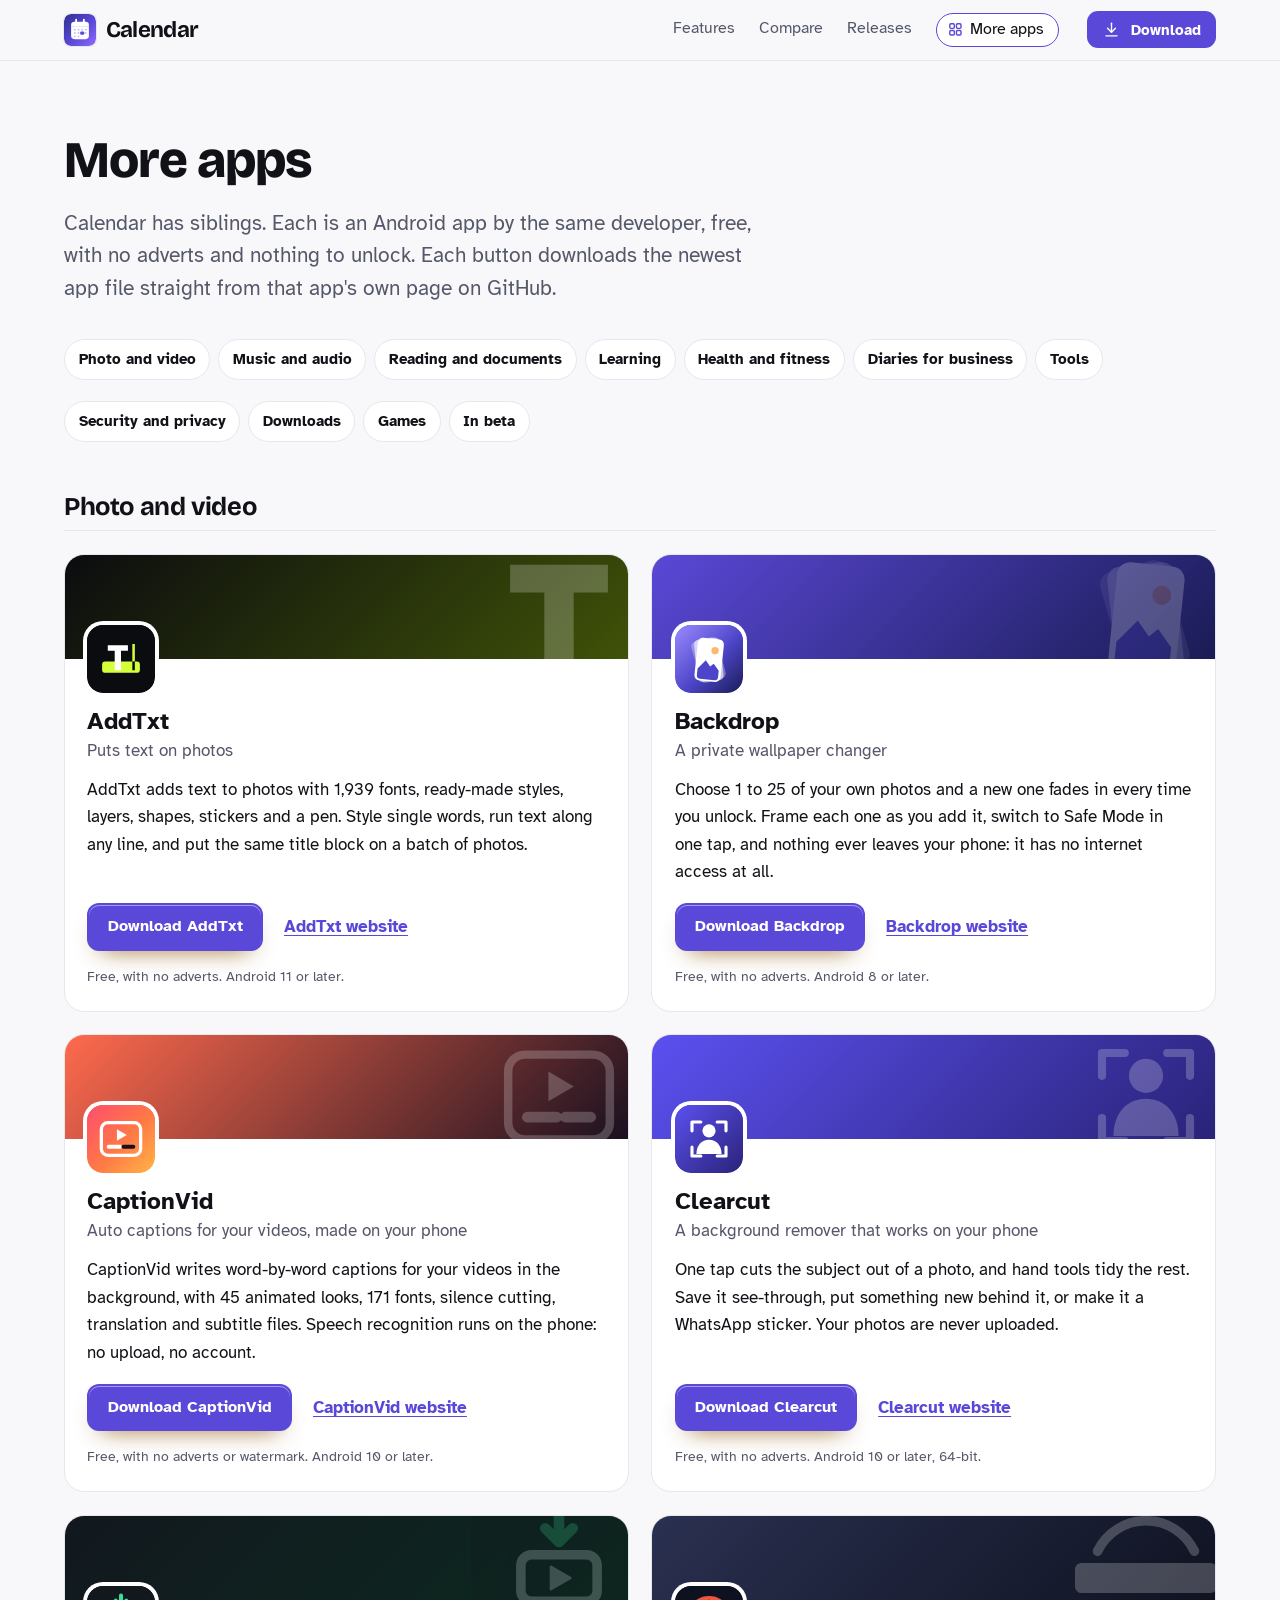
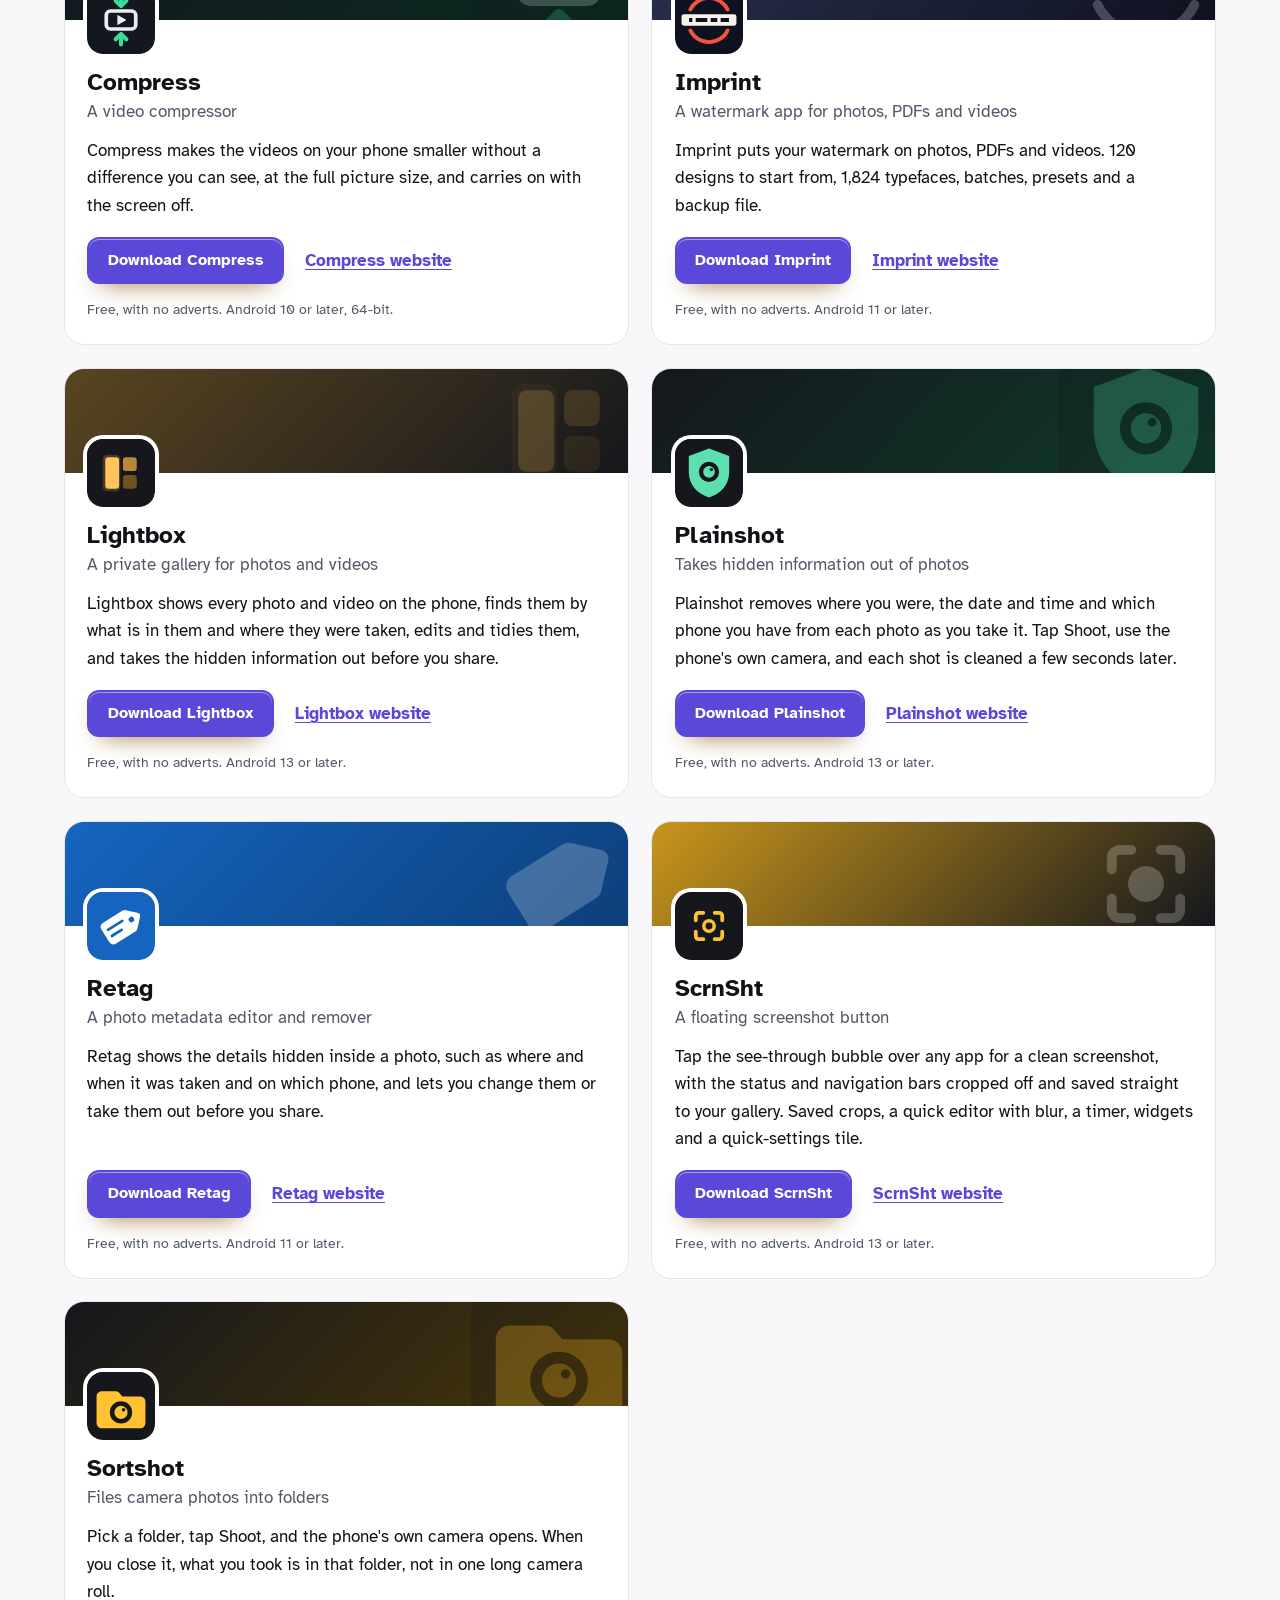
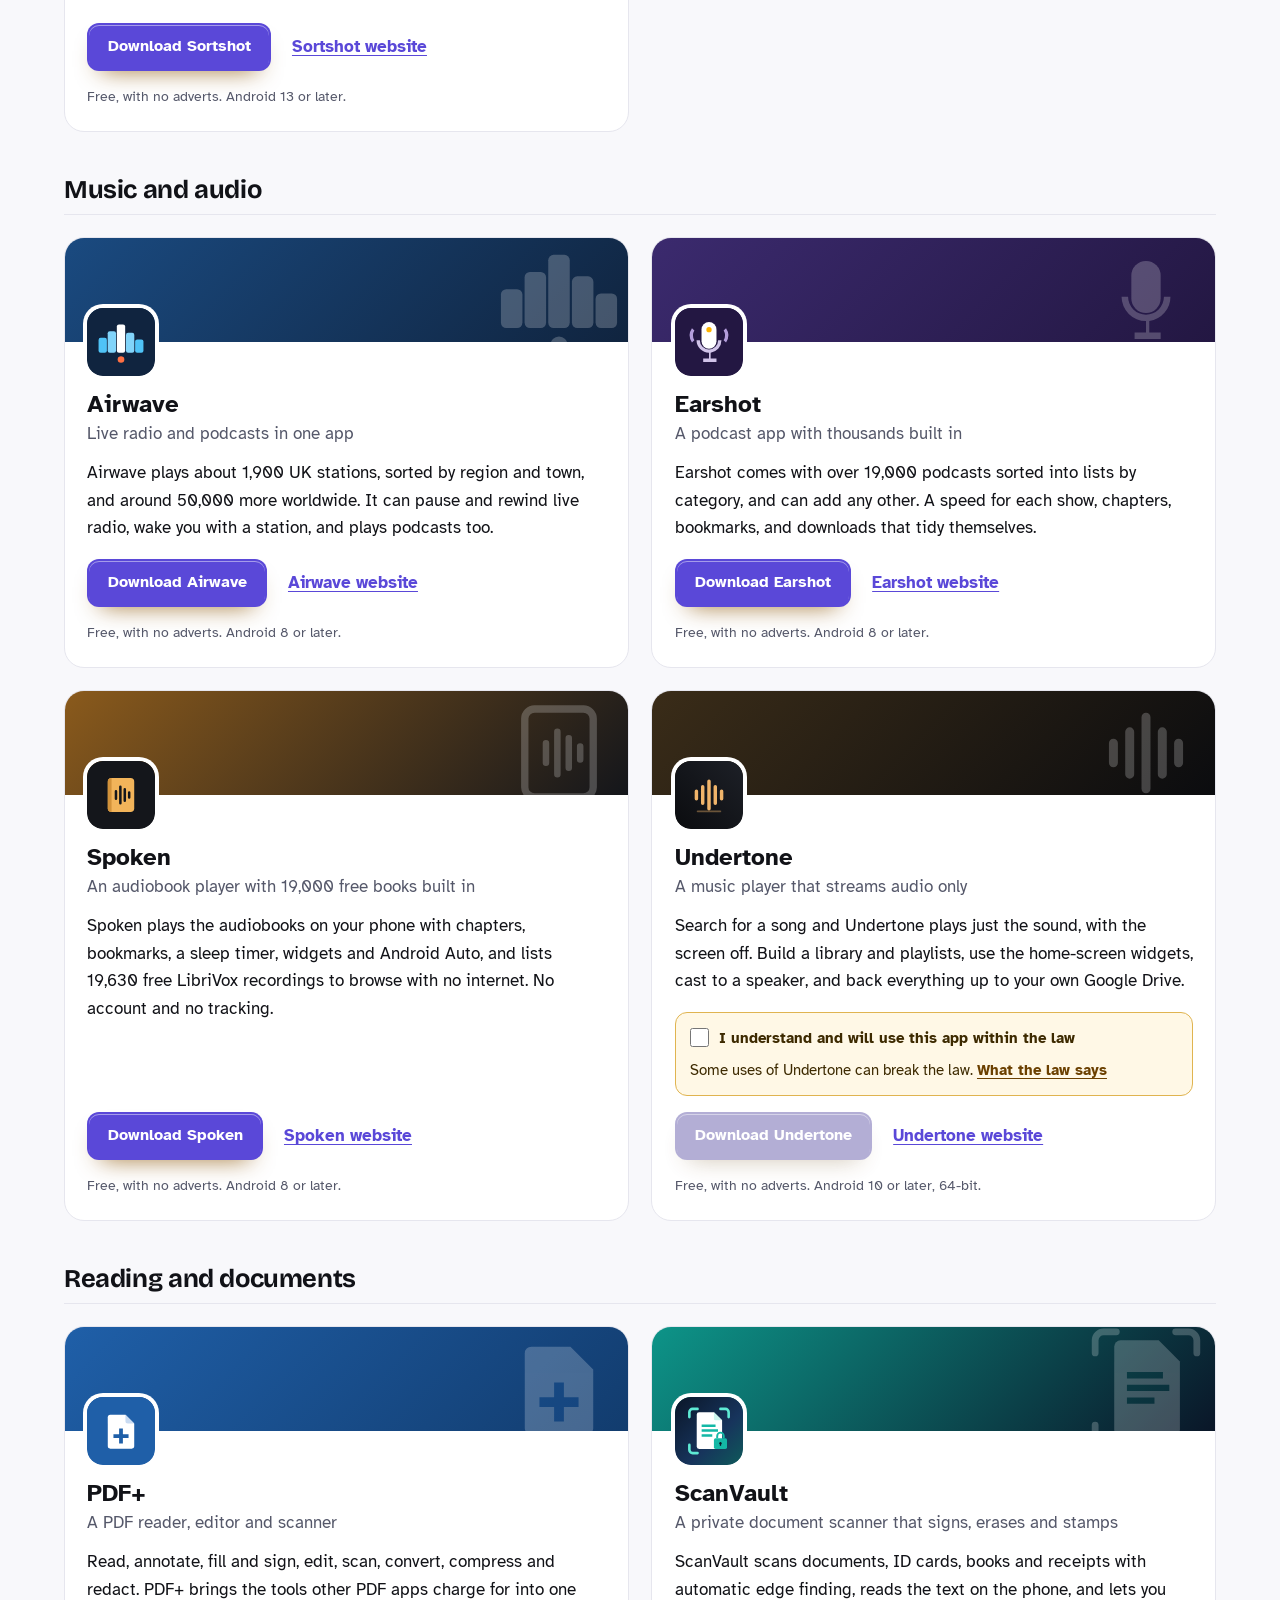
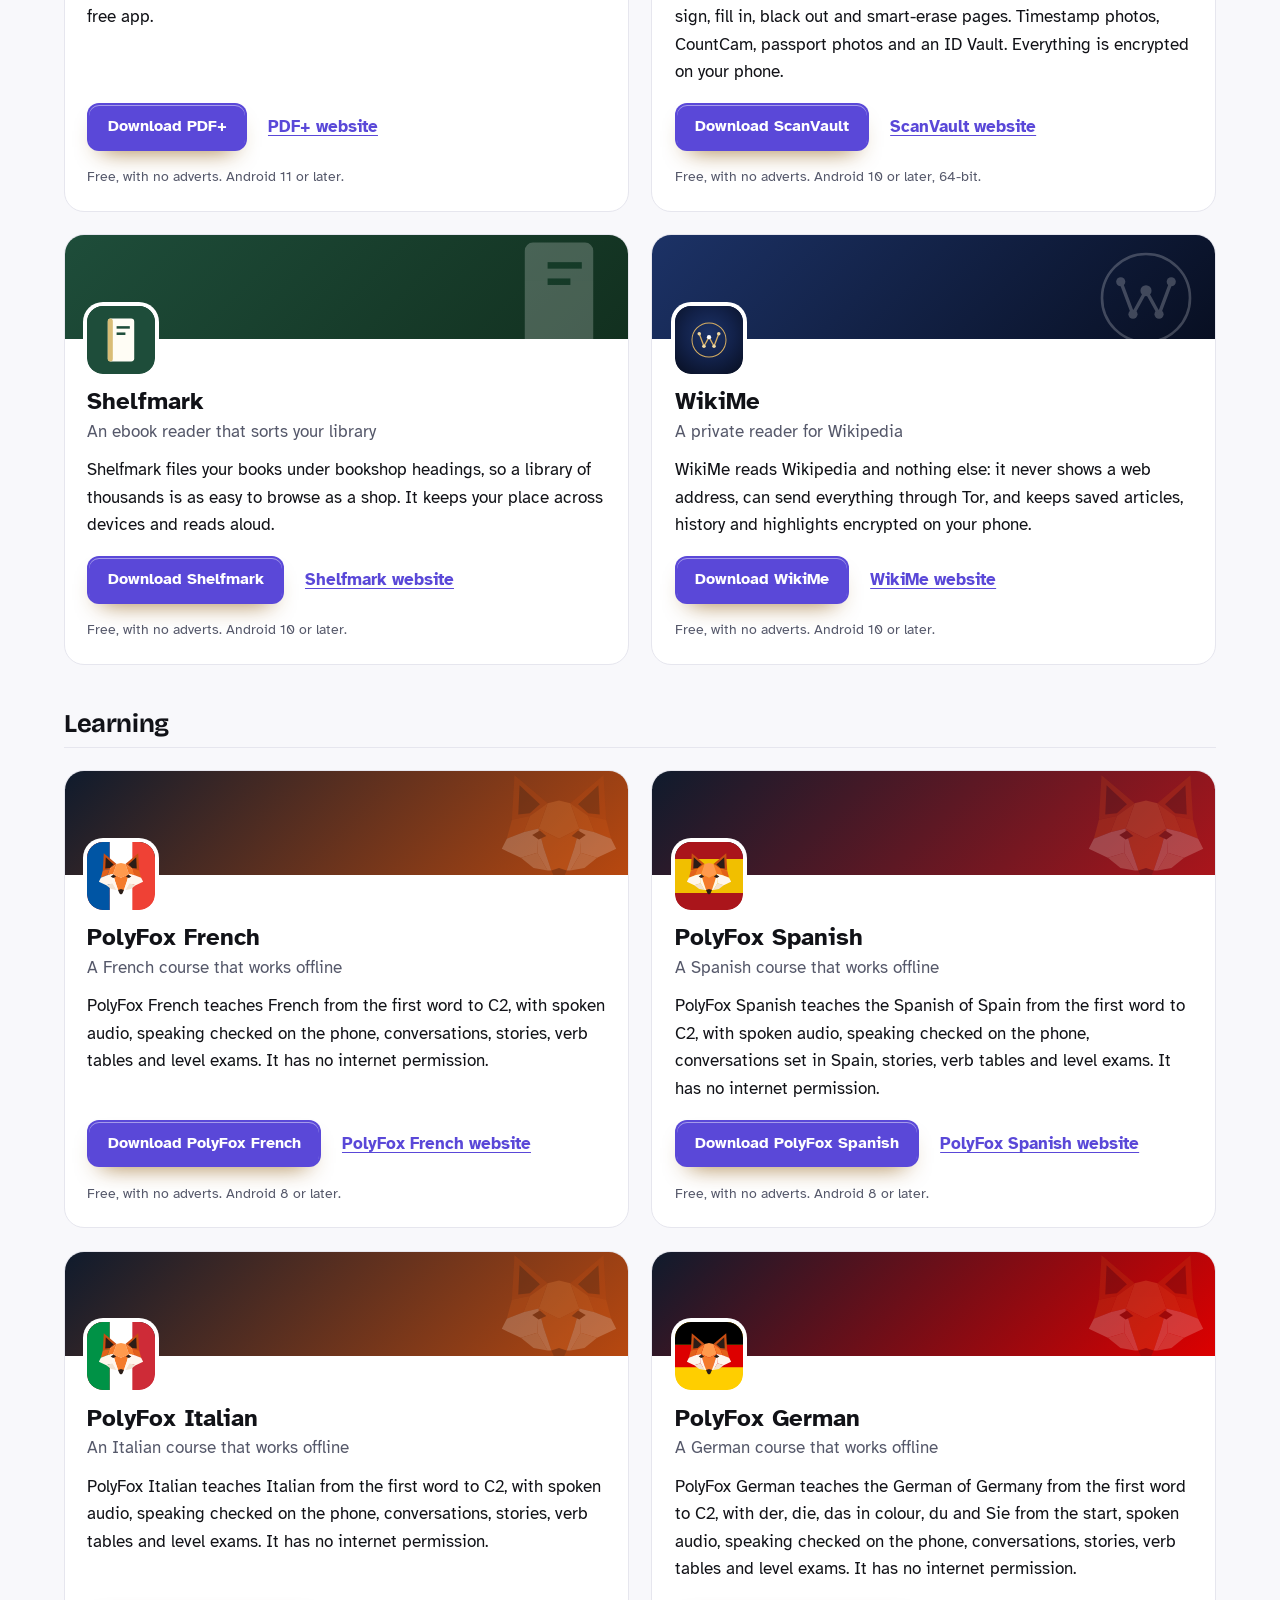
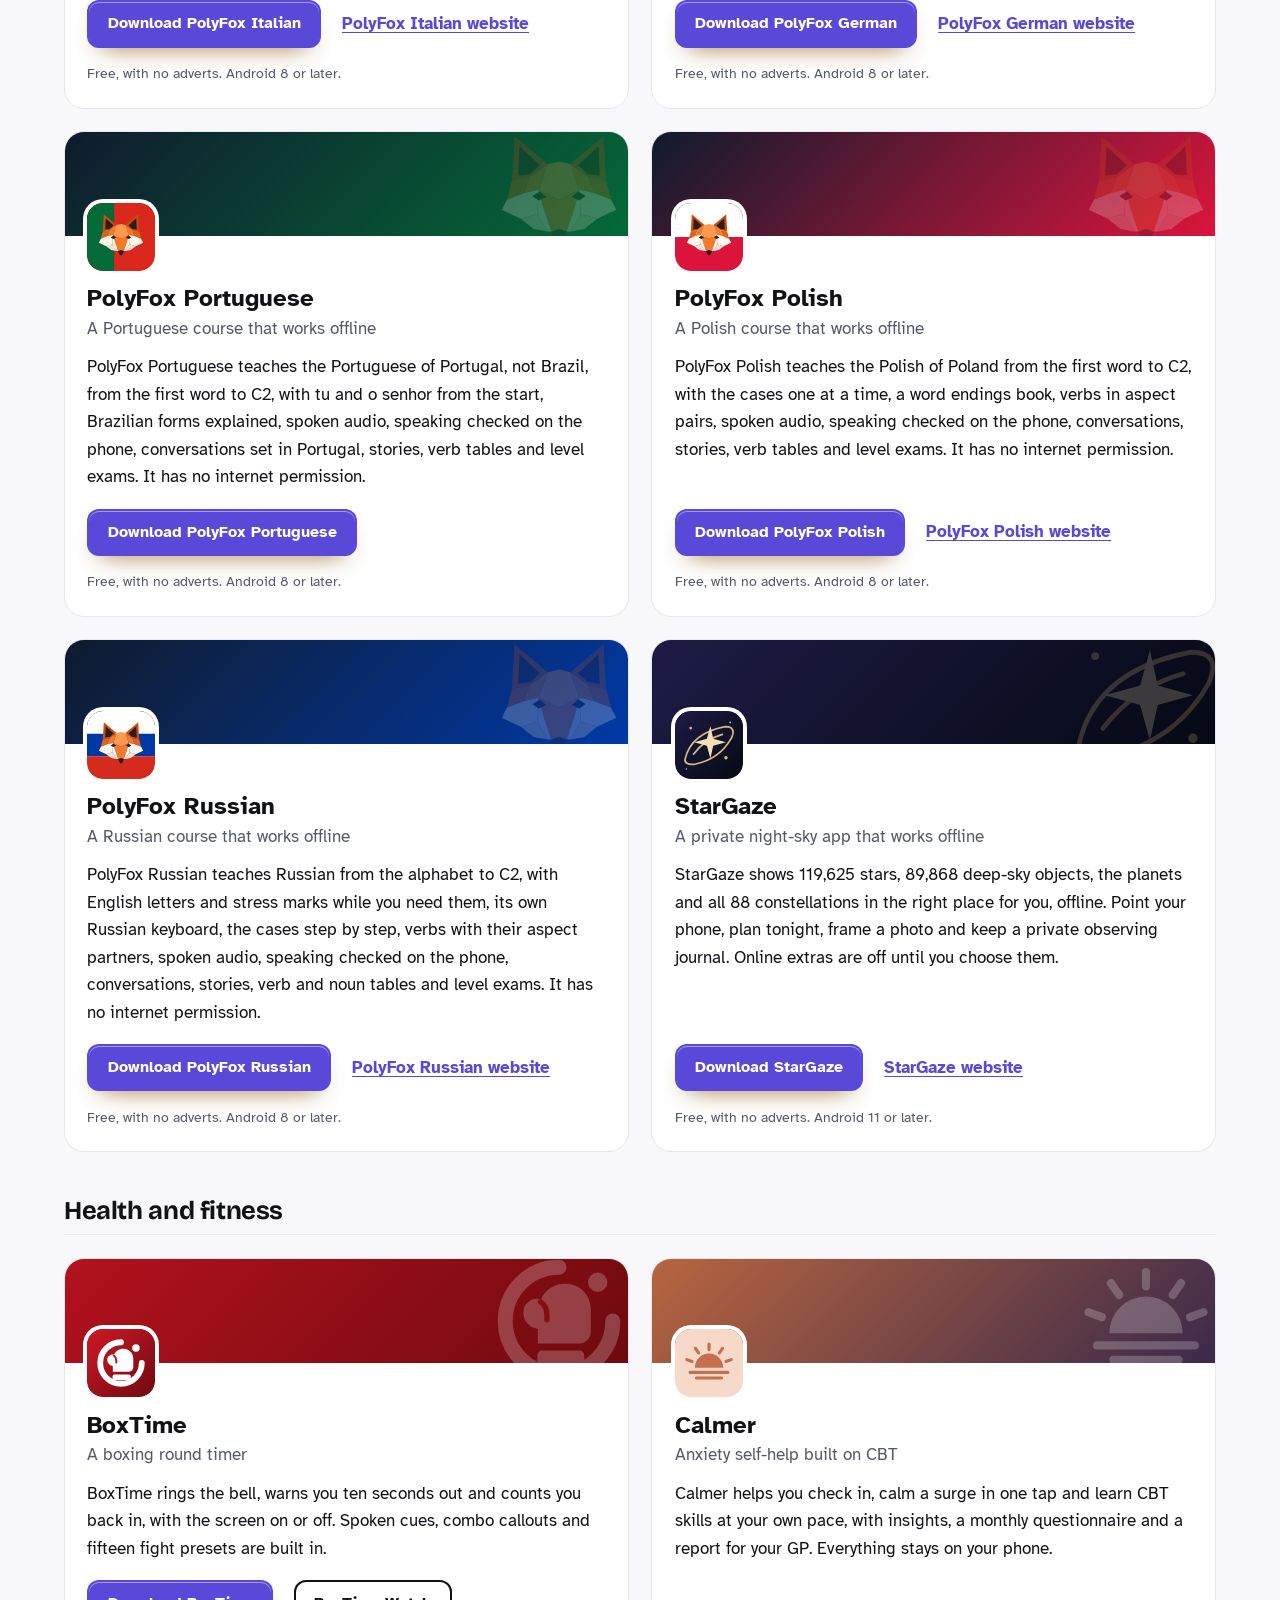
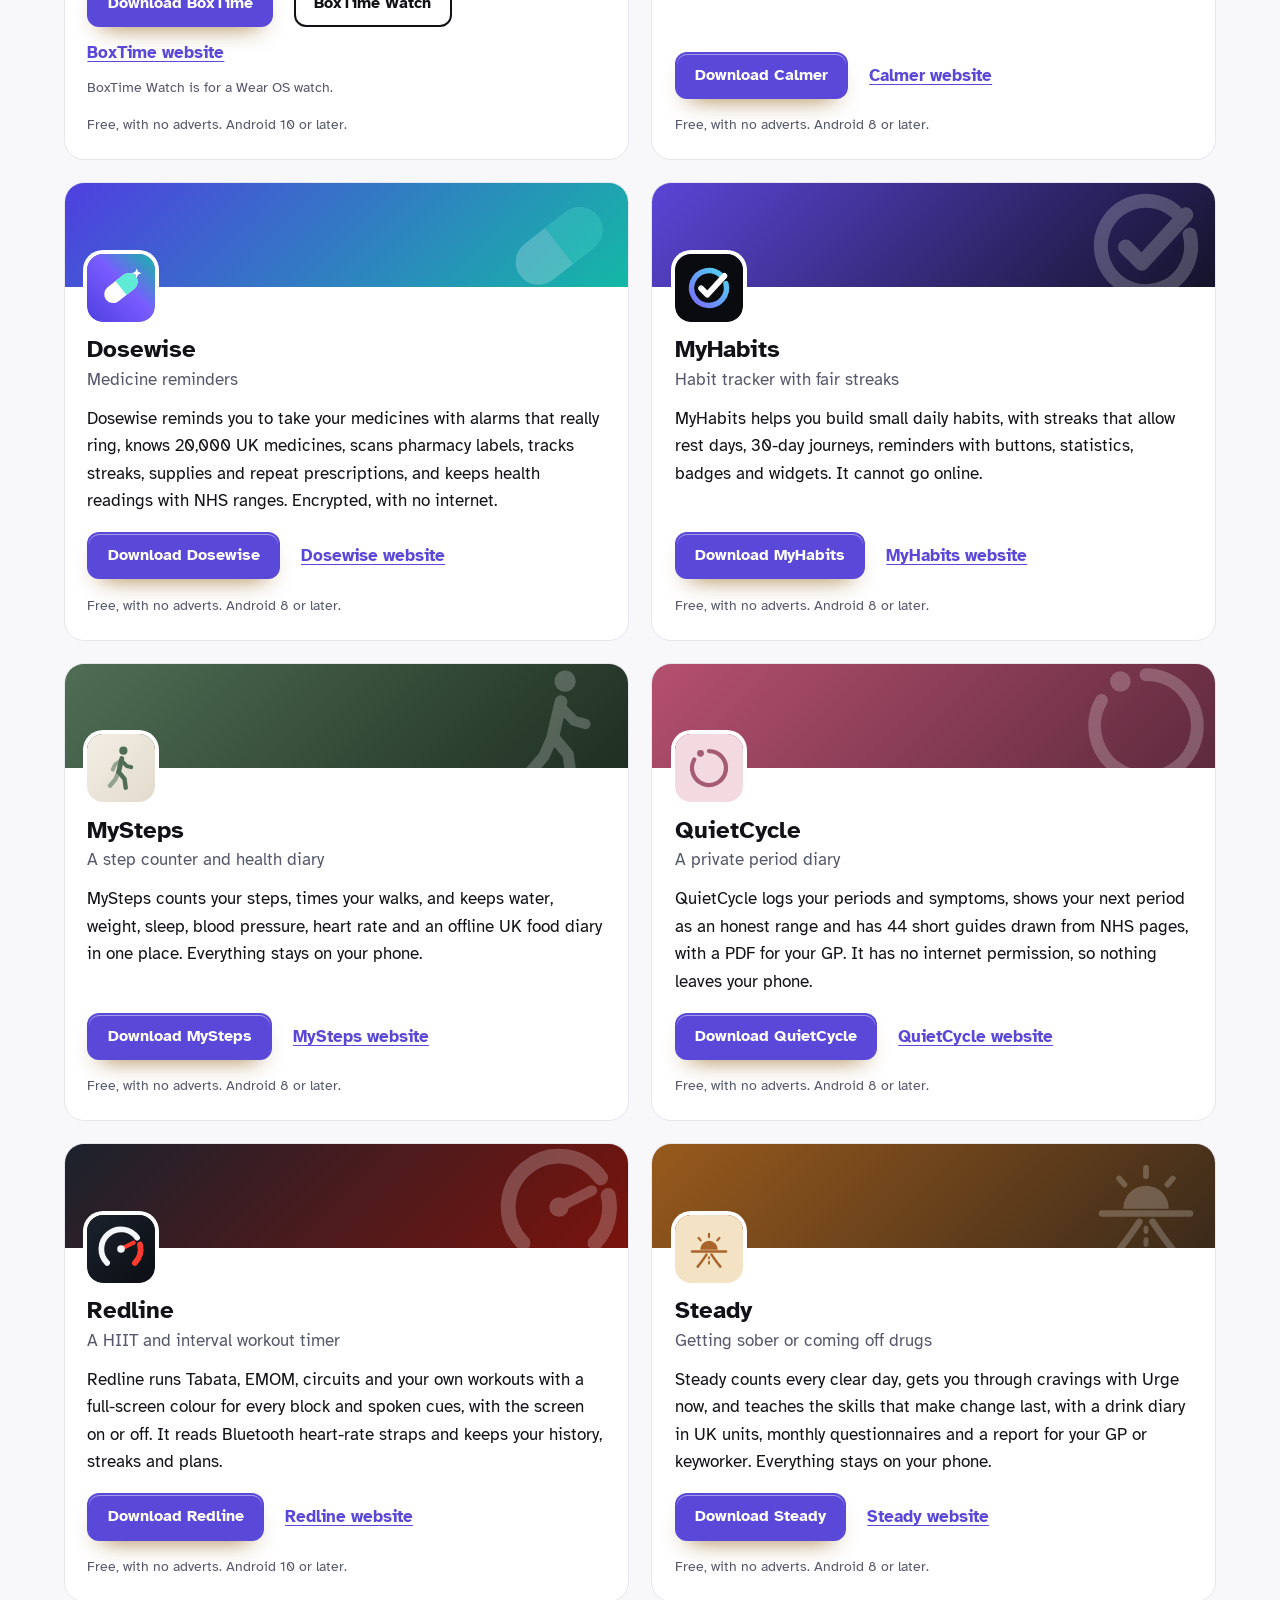
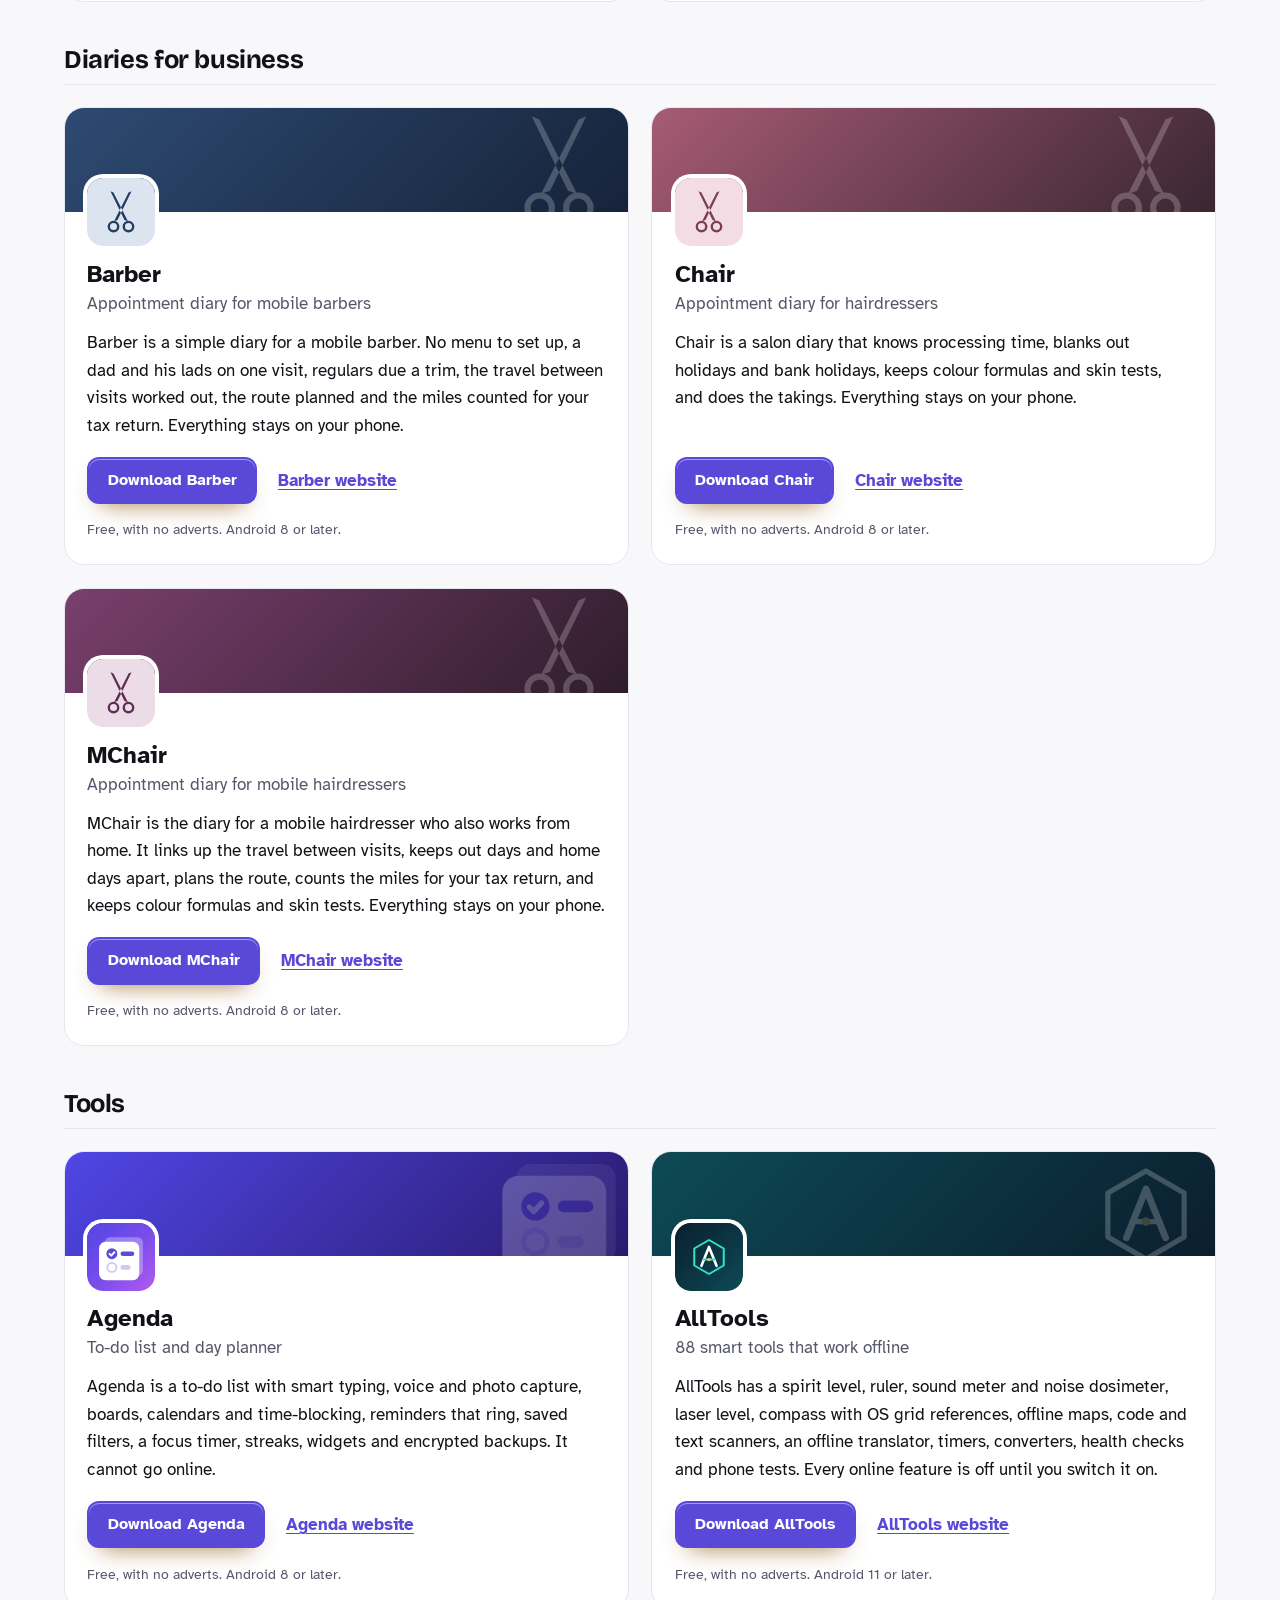
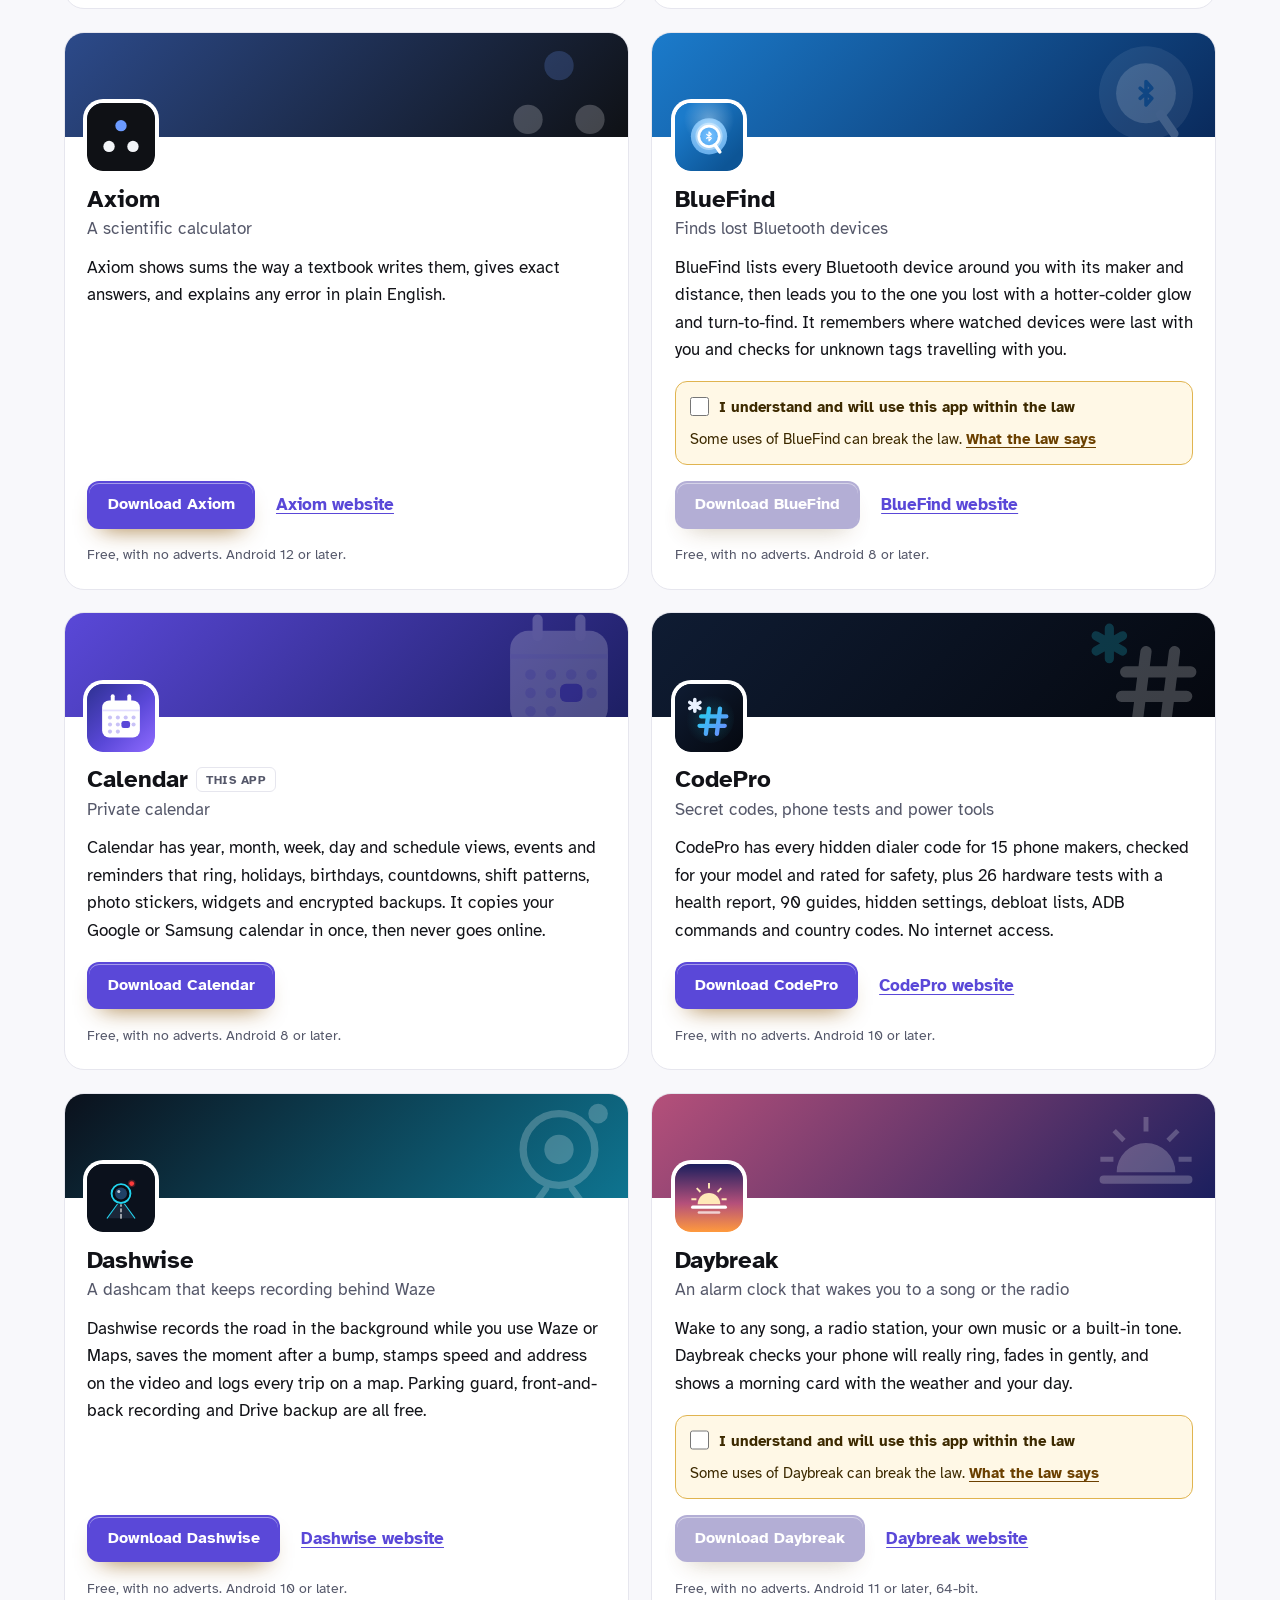
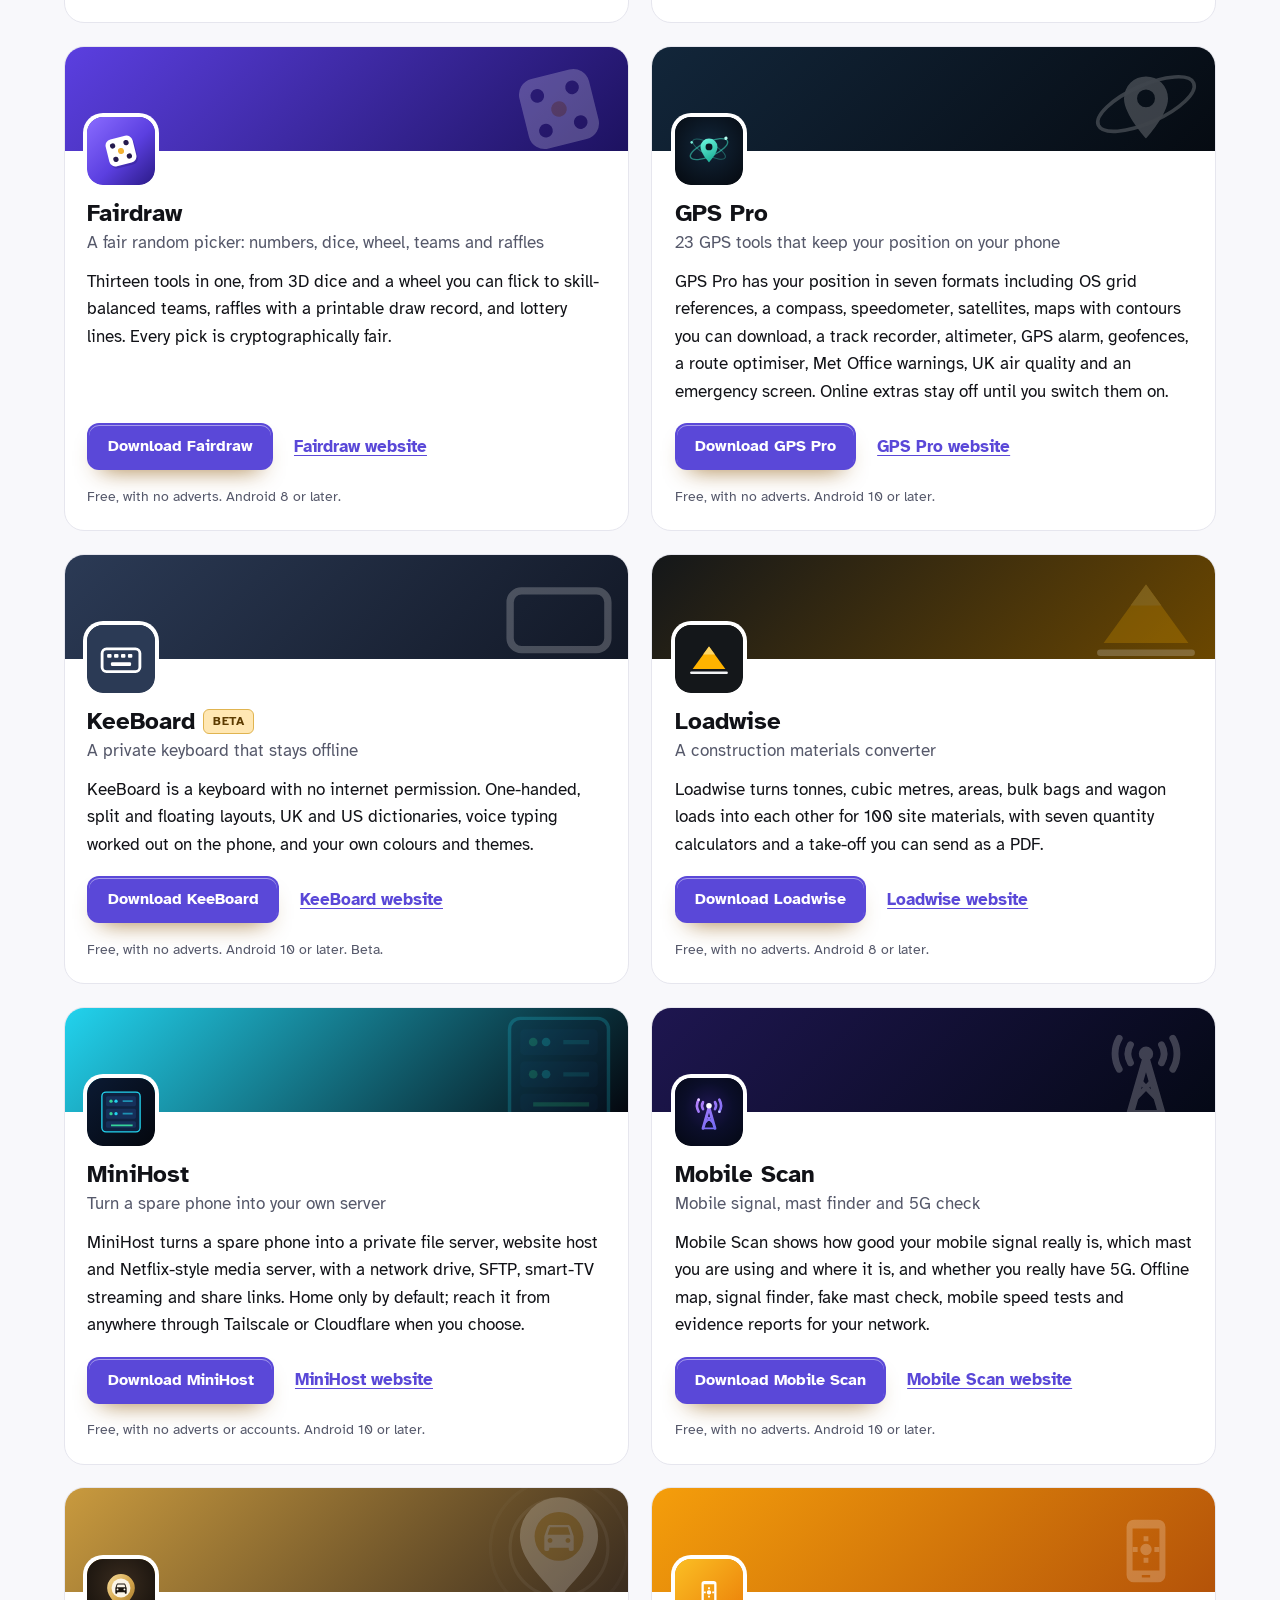
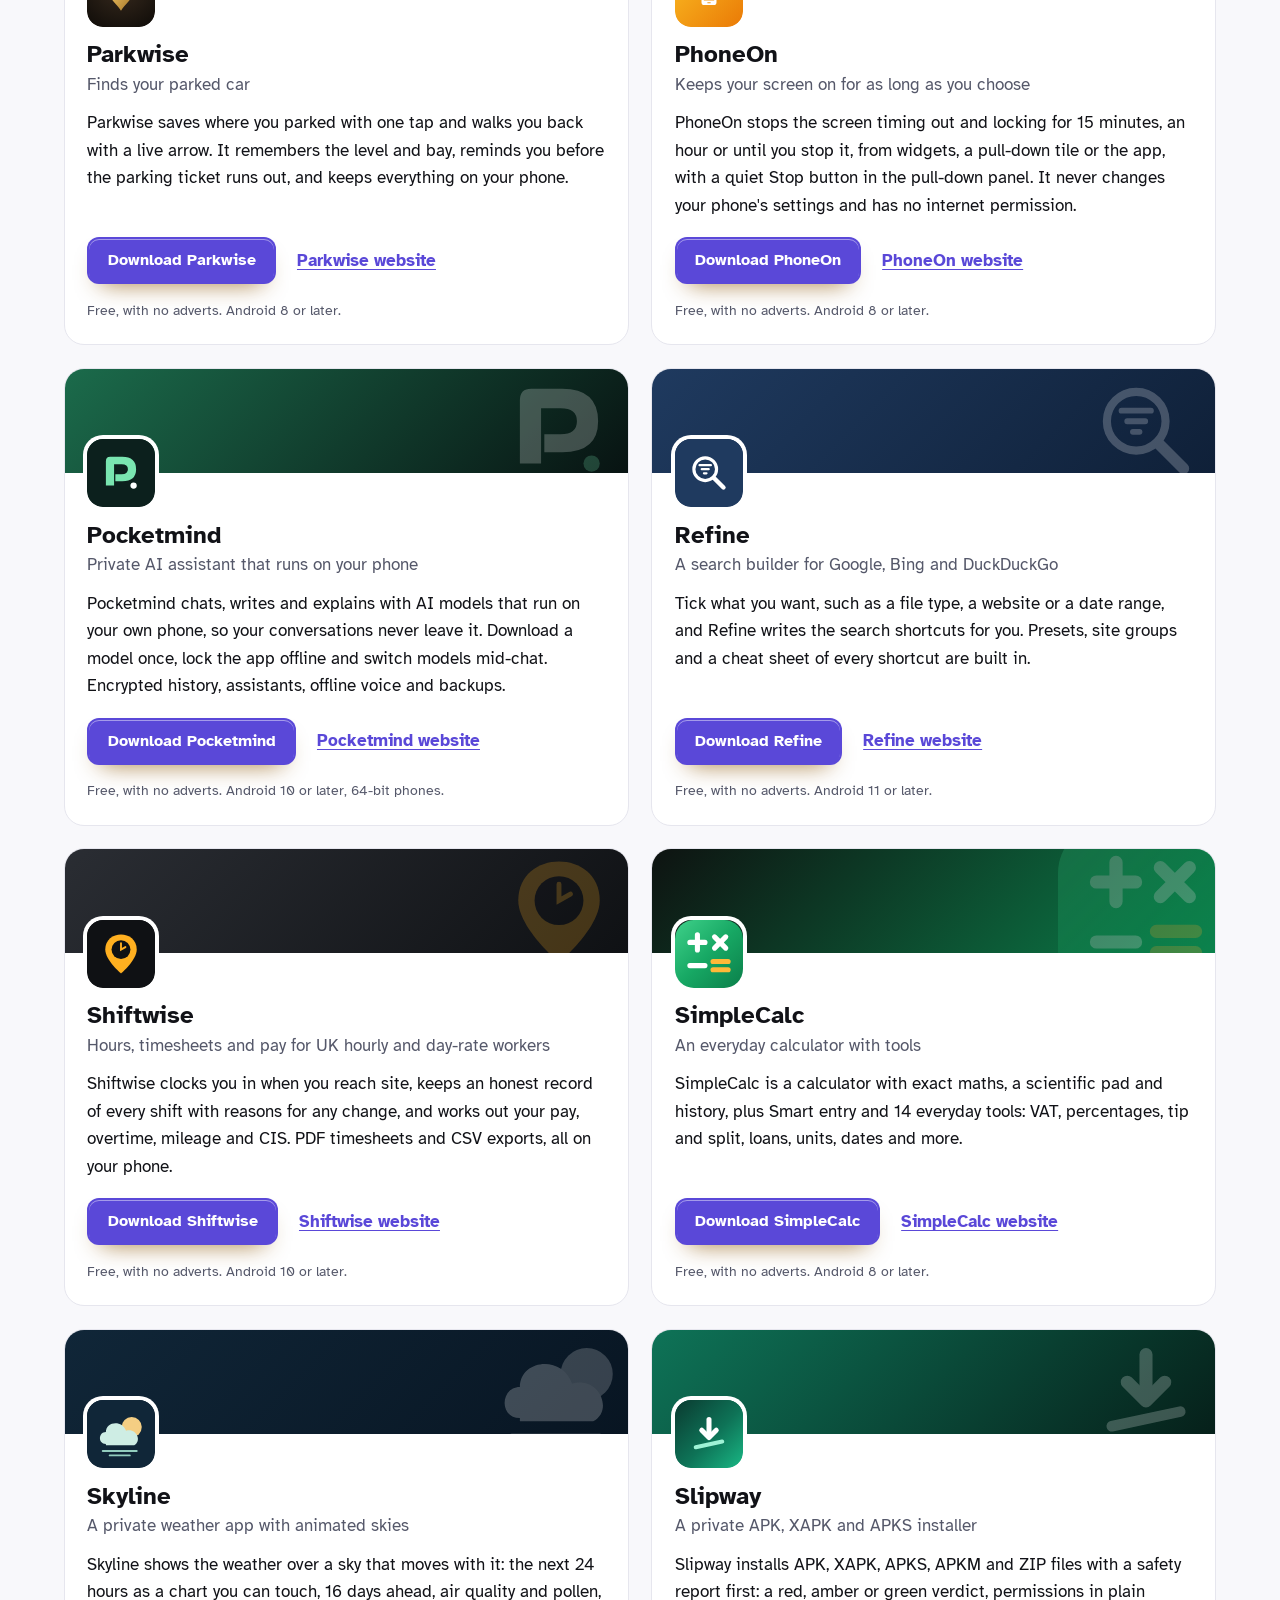
==== commit 7b5a333b: "More apps: add AllTools" ====
--- a/more-apps.html
+++ b/more-apps.html
@@ -4,7 +4,7 @@
 <meta charset="utf-8">
 <meta name="viewport" content="width=device-width, initial-scale=1">
 <title>More free Android apps from the maker of Calendar</title>
-<meta name="description" content="All 93 free Android apps from the maker of Calendar, in one list by category, each with its download and a link to its website.">
+<meta name="description" content="All 94 free Android apps from the maker of Calendar, in one list by category, each with its download and a link to its website.">
 <meta name="author" content="Jonathan Jackson">
 <link rel="canonical" href="https://customgpter.github.io/calendar/more-apps.html">
 <meta name="theme-color" content="#f8f8fb" media="(prefers-color-scheme: light)">
@@ -12,7 +12,7 @@
 <meta property="og:type" content="website">
 <meta property="og:site_name" content="Calendar">
 <meta property="og:title" content="More free Android apps from the maker of Calendar">
-<meta property="og:description" content="All 93 free Android apps from the maker of Calendar, in one list by category, each with its download and a link to its website.">
+<meta property="og:description" content="All 94 free Android apps from the maker of Calendar, in one list by category, each with its download and a link to its website.">
 <meta property="og:url" content="https://customgpter.github.io/calendar/more-apps.html">
 <meta property="og:image" content="https://customgpter.github.io/calendar/assets/og.png">
 <meta property="og:image:width" content="1200">
@@ -26,7 +26,7 @@
 <link rel="preload" href="./assets/fonts/atkinson-hyperlegible-latin-400-normal.woff2" as="font" type="font/woff2" crossorigin>
 <link rel="stylesheet" href="./assets/site.css?v=1">
 <link rel="stylesheet" href="./assets/house.css?v=1">
-<script type="application/ld+json">{"@context":"https://schema.org","@type":"ItemList","name":"Apps from the maker of Calendar","url":"https://customgpter.github.io/calendar/more-apps.html","itemListElement":[{"@type":"ListItem","position":1,"name":"AddTxt","url":"https://customgpter.github.io/addtxt/"},{"@type":"ListItem","position":2,"name":"Backdrop","url":"https://customgpter.github.io/backdrop/"},{"@type":"ListItem","position":3,"name":"CaptionVid","url":"https://customgpter.github.io/captionvid/"},{"@type":"ListItem","position":4,"name":"Clearcut","url":"https://customgpter.github.io/clearcut/"},{"@type":"ListItem","position":5,"name":"Compress","url":"https://customgpter.github.io/compress/"},{"@type":"ListItem","position":6,"name":"Imprint","url":"https://customgpter.github.io/imprint/"},{"@type":"ListItem","position":7,"name":"Lightbox","url":"https://customgpter.github.io/lightbox/"},{"@type":"ListItem","position":8,"name":"Plainshot","url":"https://customgpter.github.io/plainshot/"},{"@type":"ListItem","position":9,"name":"Retag","url":"https://customgpter.github.io/retag/"},{"@type":"ListItem","position":10,"name":"ScrnSht","url":"https://customgpter.github.io/scrnsht/"},{"@type":"ListItem","position":11,"name":"Sortshot","url":"https://customgpter.github.io/sortshot/"},{"@type":"ListItem","position":12,"name":"Airwave","url":"https://customgpter.github.io/airwave/"},{"@type":"ListItem","position":13,"name":"Earshot","url":"https://customgpter.github.io/earshot/"},{"@type":"ListItem","position":14,"name":"Spoken","url":"https://customgpter.github.io/spoken/"},{"@type":"ListItem","position":15,"name":"Undertone","url":"https://customgpter.github.io/undertone/"},{"@type":"ListItem","position":16,"name":"PDF+","url":"https://customgpter.github.io/pdfplus/"},{"@type":"ListItem","position":17,"name":"ScanVault","url":"https://customgpter.github.io/scanvault/"},{"@type":"ListItem","position":18,"name":"Shelfmark","url":"https://customgpter.github.io/shelfmark/"},{"@type":"ListItem","position":19,"name":"WikiMe","url":"https://customgpter.github.io/wikime/"},{"@type":"ListItem","position":20,"name":"PolyFox French","url":"https://customgpter.github.io/polyfox/"},{"@type":"ListItem","position":21,"name":"PolyFox German","url":"https://customgpter.github.io/polyfox-german/"},{"@type":"ListItem","position":22,"name":"PolyFox Polish","url":"https://customgpter.github.io/polyfox-polish/"},{"@type":"ListItem","position":23,"name":"PolyFox Russian","url":"https://customgpter.github.io/polyfox-russian/"},{"@type":"ListItem","position":24,"name":"StarGaze","url":"https://customgpter.github.io/stargaze/"},{"@type":"ListItem","position":25,"name":"BoxTime","url":"https://customgpter.github.io/boxtime/"},{"@type":"ListItem","position":26,"name":"Calmer","url":"https://customgpter.github.io/calmer/"},{"@type":"ListItem","position":27,"name":"Dosewise","url":"https://customgpter.github.io/dosewise/"},{"@type":"ListItem","position":28,"name":"MyHabits","url":"https://customgpter.github.io/myhabits/"},{"@type":"ListItem","position":29,"name":"MySteps","url":"https://customgpter.github.io/mysteps/"},{"@type":"ListItem","position":30,"name":"QuietCycle","url":"https://customgpter.github.io/quietcycle/"},{"@type":"ListItem","position":31,"name":"Redline","url":"https://customgpter.github.io/redline/"},{"@type":"ListItem","position":32,"name":"Steady","url":"https://customgpter.github.io/steady/"},{"@type":"ListItem","position":33,"name":"Barber","url":"https://customgpter.github.io/barber/"},{"@type":"ListItem","position":34,"name":"Chair","url":"https://customgpter.github.io/chair/"},{"@type":"ListItem","position":35,"name":"MChair","url":"https://customgpter.github.io/mchair/"},{"@type":"ListItem","position":36,"name":"Agenda","url":"https://customgpter.github.io/agenda/"},{"@type":"ListItem","position":37,"name":"Axiom","url":"https://customgpter.github.io/axiom/"},{"@type":"ListItem","position":38,"name":"BlueFind","url":"https://customgpter.github.io/bluefind/"},{"@type":"ListItem","position":39,"name":"Calendar","url":"https://customgpter.github.io/calendar/"},{"@type":"ListItem","position":40,"name":"CodePro","url":"https://customgpter.github.io/codepro/"},{"@type":"ListItem","position":41,"name":"Dashwise","url":"https://customgpter.github.io/dashwise/"},{"@type":"ListItem","position":42,"name":"Daybreak","url":"https://customgpter.github.io/daybreak/"},{"@type":"ListItem","position":43,"name":"Fairdraw","url":"https://customgpter.github.io/fairdraw/"},{"@type":"ListItem","position":44,"name":"GPS Pro","url":"https://customgpter.github.io/gpspro/"},{"@type":"ListItem","position":45,"name":"KeeBoard","url":"https://customgpter.github.io/keeboard/"},{"@type":"ListItem","position":46,"name":"Loadwise","url":"https://customgpter.github.io/loadwise/"},{"@type":"ListItem","position":47,"name":"MiniHost","url":"https://customgpter.github.io/minihost/"},{"@type":"ListItem","position":48,"name":"Mobile Scan","url":"https://customgpter.github.io/mobilescan/"},{"@type":"ListItem","position":49,"name":"Parkwise","url":"https://customgpter.github.io/parkwise/"},{"@type":"ListItem","position":50,"name":"Pocketmind","url":"https://customgpter.github.io/pocketmind/"},{"@type":"ListItem","position":51,"name":"Refine","url":"https://customgpter.github.io/refine/"},{"@type":"ListItem","position":52,"name":"Shiftwise","url":"https://customgpter.github.io/shiftwise/"},{"@type":"ListItem","position":53,"name":"SimpleCalc","url":"https://customgpter.github.io/simplecalc/"},{"@type":"ListItem","position":54,"name":"Skyline","url":"https://customgpter.github.io/skyline/"},{"@type":"ListItem","position":55,"name":"Slipway","url":"https://customgpter.github.io/slipway/"},{"@type":"ListItem","position":56,"name":"Tagger","url":"https://customgpter.github.io/tagger/"},{"@type":"ListItem","position":57,"name":"TotalClean","url":"https://customgpter.github.io/totalclean/"},{"@type":"ListItem","position":58,"name":"TVLink","url":"https://customgpter.github.io/tvlink/"},{"@type":"ListItem","position":59,"name":"Unbox","url":"https://customgpter.github.io/unbox/"},{"@type":"ListItem","position":60,"name":"WhatsKeep","url":"https://customgpter.github.io/whatskeep/"},{"@type":"ListItem","position":61,"name":"WiFi Scan","url":"https://customgpter.github.io/wifiscan/"},{"@type":"ListItem","position":62,"name":"Auditly","url":"https://customgpter.github.io/auditly/"},{"@type":"ListItem","position":63,"name":"Backchannel","url":"https://customgpter.github.io/backchannel/"},{"@type":"ListItem","position":64,"name":"ENotes","url":"https://customgpter.github.io/enotes/"},{"@type":"ListItem","position":65,"name":"FindMe","url":"https://customgpter.github.io/findme/"},{"@type":"ListItem","position":66,"name":"iLock","url":"https://customgpter.github.io/ilock/"},{"@type":"ListItem","position":67,"name":"ImSafe","url":"https://customgpter.github.io/imsafe/"},{"@type":"ListItem","position":68,"name":"IShred","url":"https://customgpter.github.io/ishred/"},{"@type":"ListItem","position":69,"name":"LockBox","url":"https://customgpter.github.io/lockbox/"},{"@type":"ListItem","position":70,"name":"PassVault","url":"https://customgpter.github.io/passvault/"},{"@type":"ListItem","position":71,"name":"SpyFind","url":"https://customgpter.github.io/spyfind/"},{"@type":"ListItem","position":72,"name":"TextWipe","url":"https://customgpter.github.io/textwipe/"},{"@type":"ListItem","position":73,"name":"Tracewire","url":"https://customgpter.github.io/tracewire/"},{"@type":"ListItem","position":74,"name":"Vigil","url":"https://customgpter.github.io/vigil/"},{"@type":"ListItem","position":75,"name":"Grab","url":"https://customgpter.github.io/grab/"},{"@type":"ListItem","position":76,"name":"Swarm","url":"https://customgpter.github.io/swarm/"},{"@type":"ListItem","position":77,"name":"Plane Games","url":"https://customgpter.github.io/plane-games/"},{"@type":"ListItem","position":78,"name":"Ninefold","url":"https://customgpter.github.io/ninefold/"},{"@type":"ListItem","position":79,"name":"Cubewise","url":"https://customgpter.github.io/cubewise/"},{"@type":"ListItem","position":80,"name":"Tilewise","url":"https://customgpter.github.io/tilewise/"},{"@type":"ListItem","position":81,"name":"Letterwise","url":"https://customgpter.github.io/letterwise/"},{"@type":"ListItem","position":82,"name":"Kingside","url":"https://customgpter.github.io/kingside/"},{"@type":"ListItem","position":83,"name":"Deckhand","url":"https://customgpter.github.io/deckhand/"},{"@type":"ListItem","position":84,"name":"SNESForge","url":"https://customgpter.github.io/snesforge/"},{"@type":"ListItem","position":85,"name":"Fame Boy","url":"https://customgpter.github.io/fameboy/"},{"@type":"ListItem","position":86,"name":"PSPPro","url":"https://customgpter.github.io/psppro/"},{"@type":"ListItem","position":87,"name":"MegaGen","url":"https://customgpter.github.io/megagen/"},{"@type":"ListItem","position":88,"name":"QVR","url":"https://customgpter.github.io/qvr/"},{"@type":"ListItem","position":89,"name":"QVR Watch","url":"https://customgpter.github.io/qvr-watch/"},{"@type":"ListItem","position":90,"name":"QVRLite","url":"https://customgpter.github.io/qvrlite/"},{"@type":"ListItem","position":91,"name":"Onionz","url":"https://customgpter.github.io/onionz/"},{"@type":"ListItem","position":92,"name":"OnionzWeb","url":"https://customgpter.github.io/onionzweb/"}]}</script>
+<script type="application/ld+json">{"@context":"https://schema.org","@type":"ItemList","name":"Apps from the maker of Calendar","url":"https://customgpter.github.io/calendar/more-apps.html","itemListElement":[{"@type":"ListItem","position":1,"name":"AddTxt","url":"https://customgpter.github.io/addtxt/"},{"@type":"ListItem","position":2,"name":"Backdrop","url":"https://customgpter.github.io/backdrop/"},{"@type":"ListItem","position":3,"name":"CaptionVid","url":"https://customgpter.github.io/captionvid/"},{"@type":"ListItem","position":4,"name":"Clearcut","url":"https://customgpter.github.io/clearcut/"},{"@type":"ListItem","position":5,"name":"Compress","url":"https://customgpter.github.io/compress/"},{"@type":"ListItem","position":6,"name":"Imprint","url":"https://customgpter.github.io/imprint/"},{"@type":"ListItem","position":7,"name":"Lightbox","url":"https://customgpter.github.io/lightbox/"},{"@type":"ListItem","position":8,"name":"Plainshot","url":"https://customgpter.github.io/plainshot/"},{"@type":"ListItem","position":9,"name":"Retag","url":"https://customgpter.github.io/retag/"},{"@type":"ListItem","position":10,"name":"ScrnSht","url":"https://customgpter.github.io/scrnsht/"},{"@type":"ListItem","position":11,"name":"Sortshot","url":"https://customgpter.github.io/sortshot/"},{"@type":"ListItem","position":12,"name":"Airwave","url":"https://customgpter.github.io/airwave/"},{"@type":"ListItem","position":13,"name":"Earshot","url":"https://customgpter.github.io/earshot/"},{"@type":"ListItem","position":14,"name":"Spoken","url":"https://customgpter.github.io/spoken/"},{"@type":"ListItem","position":15,"name":"Undertone","url":"https://customgpter.github.io/undertone/"},{"@type":"ListItem","position":16,"name":"PDF+","url":"https://customgpter.github.io/pdfplus/"},{"@type":"ListItem","position":17,"name":"ScanVault","url":"https://customgpter.github.io/scanvault/"},{"@type":"ListItem","position":18,"name":"Shelfmark","url":"https://customgpter.github.io/shelfmark/"},{"@type":"ListItem","position":19,"name":"WikiMe","url":"https://customgpter.github.io/wikime/"},{"@type":"ListItem","position":20,"name":"PolyFox French","url":"https://customgpter.github.io/polyfox/"},{"@type":"ListItem","position":21,"name":"PolyFox German","url":"https://customgpter.github.io/polyfox-german/"},{"@type":"ListItem","position":22,"name":"PolyFox Polish","url":"https://customgpter.github.io/polyfox-polish/"},{"@type":"ListItem","position":23,"name":"PolyFox Russian","url":"https://customgpter.github.io/polyfox-russian/"},{"@type":"ListItem","position":24,"name":"StarGaze","url":"https://customgpter.github.io/stargaze/"},{"@type":"ListItem","position":25,"name":"BoxTime","url":"https://customgpter.github.io/boxtime/"},{"@type":"ListItem","position":26,"name":"Calmer","url":"https://customgpter.github.io/calmer/"},{"@type":"ListItem","position":27,"name":"Dosewise","url":"https://customgpter.github.io/dosewise/"},{"@type":"ListItem","position":28,"name":"MyHabits","url":"https://customgpter.github.io/myhabits/"},{"@type":"ListItem","position":29,"name":"MySteps","url":"https://customgpter.github.io/mysteps/"},{"@type":"ListItem","position":30,"name":"QuietCycle","url":"https://customgpter.github.io/quietcycle/"},{"@type":"ListItem","position":31,"name":"Redline","url":"https://customgpter.github.io/redline/"},{"@type":"ListItem","position":32,"name":"Steady","url":"https://customgpter.github.io/steady/"},{"@type":"ListItem","position":33,"name":"Barber","url":"https://customgpter.github.io/barber/"},{"@type":"ListItem","position":34,"name":"Chair","url":"https://customgpter.github.io/chair/"},{"@type":"ListItem","position":35,"name":"MChair","url":"https://customgpter.github.io/mchair/"},{"@type":"ListItem","position":36,"name":"Agenda","url":"https://customgpter.github.io/agenda/"},{"@type":"ListItem","position":37,"name":"AllTools","url":"https://customgpter.github.io/alltools/"},{"@type":"ListItem","position":38,"name":"Axiom","url":"https://customgpter.github.io/axiom/"},{"@type":"ListItem","position":39,"name":"BlueFind","url":"https://customgpter.github.io/bluefind/"},{"@type":"ListItem","position":40,"name":"Calendar","url":"https://customgpter.github.io/calendar/"},{"@type":"ListItem","position":41,"name":"CodePro","url":"https://customgpter.github.io/codepro/"},{"@type":"ListItem","position":42,"name":"Dashwise","url":"https://customgpter.github.io/dashwise/"},{"@type":"ListItem","position":43,"name":"Daybreak","url":"https://customgpter.github.io/daybreak/"},{"@type":"ListItem","position":44,"name":"Fairdraw","url":"https://customgpter.github.io/fairdraw/"},{"@type":"ListItem","position":45,"name":"GPS Pro","url":"https://customgpter.github.io/gpspro/"},{"@type":"ListItem","position":46,"name":"KeeBoard","url":"https://customgpter.github.io/keeboard/"},{"@type":"ListItem","position":47,"name":"Loadwise","url":"https://customgpter.github.io/loadwise/"},{"@type":"ListItem","position":48,"name":"MiniHost","url":"https://customgpter.github.io/minihost/"},{"@type":"ListItem","position":49,"name":"Mobile Scan","url":"https://customgpter.github.io/mobilescan/"},{"@type":"ListItem","position":50,"name":"Parkwise","url":"https://customgpter.github.io/parkwise/"},{"@type":"ListItem","position":51,"name":"Pocketmind","url":"https://customgpter.github.io/pocketmind/"},{"@type":"ListItem","position":52,"name":"Refine","url":"https://customgpter.github.io/refine/"},{"@type":"ListItem","position":53,"name":"Shiftwise","url":"https://customgpter.github.io/shiftwise/"},{"@type":"ListItem","position":54,"name":"SimpleCalc","url":"https://customgpter.github.io/simplecalc/"},{"@type":"ListItem","position":55,"name":"Skyline","url":"https://customgpter.github.io/skyline/"},{"@type":"ListItem","position":56,"name":"Slipway","url":"https://customgpter.github.io/slipway/"},{"@type":"ListItem","position":57,"name":"Tagger","url":"https://customgpter.github.io/tagger/"},{"@type":"ListItem","position":58,"name":"TotalClean","url":"https://customgpter.github.io/totalclean/"},{"@type":"ListItem","position":59,"name":"TVLink","url":"https://customgpter.github.io/tvlink/"},{"@type":"ListItem","position":60,"name":"Unbox","url":"https://customgpter.github.io/unbox/"},{"@type":"ListItem","position":61,"name":"WhatsKeep","url":"https://customgpter.github.io/whatskeep/"},{"@type":"ListItem","position":62,"name":"WiFi Scan","url":"https://customgpter.github.io/wifiscan/"},{"@type":"ListItem","position":63,"name":"Auditly","url":"https://customgpter.github.io/auditly/"},{"@type":"ListItem","position":64,"name":"Backchannel","url":"https://customgpter.github.io/backchannel/"},{"@type":"ListItem","position":65,"name":"ENotes","url":"https://customgpter.github.io/enotes/"},{"@type":"ListItem","position":66,"name":"FindMe","url":"https://customgpter.github.io/findme/"},{"@type":"ListItem","position":67,"name":"iLock","url":"https://customgpter.github.io/ilock/"},{"@type":"ListItem","position":68,"name":"ImSafe","url":"https://customgpter.github.io/imsafe/"},{"@type":"ListItem","position":69,"name":"IShred","url":"https://customgpter.github.io/ishred/"},{"@type":"ListItem","position":70,"name":"LockBox","url":"https://customgpter.github.io/lockbox/"},{"@type":"ListItem","position":71,"name":"PassVault","url":"https://customgpter.github.io/passvault/"},{"@type":"ListItem","position":72,"name":"SpyFind","url":"https://customgpter.github.io/spyfind/"},{"@type":"ListItem","position":73,"name":"TextWipe","url":"https://customgpter.github.io/textwipe/"},{"@type":"ListItem","position":74,"name":"Tracewire","url":"https://customgpter.github.io/tracewire/"},{"@type":"ListItem","position":75,"name":"Vigil","url":"https://customgpter.github.io/vigil/"},{"@type":"ListItem","position":76,"name":"Grab","url":"https://customgpter.github.io/grab/"},{"@type":"ListItem","position":77,"name":"Swarm","url":"https://customgpter.github.io/swarm/"},{"@type":"ListItem","position":78,"name":"Plane Games","url":"https://customgpter.github.io/plane-games/"},{"@type":"ListItem","position":79,"name":"Ninefold","url":"https://customgpter.github.io/ninefold/"},{"@type":"ListItem","position":80,"name":"Cubewise","url":"https://customgpter.github.io/cubewise/"},{"@type":"ListItem","position":81,"name":"Tilewise","url":"https://customgpter.github.io/tilewise/"},{"@type":"ListItem","position":82,"name":"Letterwise","url":"https://customgpter.github.io/letterwise/"},{"@type":"ListItem","position":83,"name":"Kingside","url":"https://customgpter.github.io/kingside/"},{"@type":"ListItem","position":84,"name":"Deckhand","url":"https://customgpter.github.io/deckhand/"},{"@type":"ListItem","position":85,"name":"SNESForge","url":"https://customgpter.github.io/snesforge/"},{"@type":"ListItem","position":86,"name":"Fame Boy","url":"https://customgpter.github.io/fameboy/"},{"@type":"ListItem","position":87,"name":"PSPPro","url":"https://customgpter.github.io/psppro/"},{"@type":"ListItem","position":88,"name":"MegaGen","url":"https://customgpter.github.io/megagen/"},{"@type":"ListItem","position":89,"name":"QVR","url":"https://customgpter.github.io/qvr/"},{"@type":"ListItem","position":90,"name":"QVR Watch","url":"https://customgpter.github.io/qvr-watch/"},{"@type":"ListItem","position":91,"name":"QVRLite","url":"https://customgpter.github.io/qvrlite/"},{"@type":"ListItem","position":92,"name":"Onionz","url":"https://customgpter.github.io/onionz/"},{"@type":"ListItem","position":93,"name":"OnionzWeb","url":"https://customgpter.github.io/onionzweb/"}]}</script>
 <link rel="stylesheet" href="./assets/apps-list.css?v=1">
 <script src="./assets/apps-list.js?v=1" defer></script>
 </head>
@@ -86,7 +86,7 @@
 <li class="mapp" style="--b:#7a3f6e;--b2:#2f1d2b"><div class="mapp-cover" aria-hidden="true"><svg viewBox="0 0 108 108"><g transform="translate(54 54) scale(1.25) translate(-54 -52)"><path fill="#fff" fill-rule="evenodd" d="M37 70.5a7.5 7.5 0 1 0 15 0a7.5 7.5 0 1 0-15 0zM40 70.5a4.5 4.5 0 1 0 9 0a4.5 4.5 0 1 0-9 0zM56 70.5a7.5 7.5 0 1 0 15 0a7.5 7.5 0 1 0-15 0zM59 70.5a4.5 4.5 0 1 0 9 0a4.5 4.5 0 1 0-9 0z"/><path fill="#fff" d="M45.2 63.6 49.6 62.2 67.4 25.6 63.6 27.2zM62.8 63.6 58.4 62.2 40.6 25.6 44.4 27.2z"/><circle cx="54" cy="49.8" r="1.8" fill="none"/></g></svg></div><div class="mapp-body"><svg class="mapp-icon" viewBox="0 0 108 108" aria-hidden="true"><rect width="108" height="108" rx="24" fill="#EBDCE8"/><g transform="translate(54 54) scale(1.25) translate(-54 -52)"><path fill="#5E2F55" fill-rule="evenodd" d="M37 70.5a7.5 7.5 0 1 0 15 0a7.5 7.5 0 1 0-15 0zM40 70.5a4.5 4.5 0 1 0 9 0a4.5 4.5 0 1 0-9 0zM56 70.5a7.5 7.5 0 1 0 15 0a7.5 7.5 0 1 0-15 0zM59 70.5a4.5 4.5 0 1 0 9 0a4.5 4.5 0 1 0-9 0z"/><path fill="#5E2F55" d="M45.2 63.6 49.6 62.2 67.4 25.6 63.6 27.2zM62.8 63.6 58.4 62.2 40.6 25.6 44.4 27.2z"/><circle cx="54" cy="49.8" r="1.8" fill="#EBDCE8"/></g></svg><h3>MChair</h3><p class="mapp-kind">Appointment diary for mobile hairdressers</p><p class="mapp-say">MChair is the diary for a mobile hairdresser who also works from home. It links up the travel between visits, keeps out days and home days apart, plans the route, counts the miles for your tax return, and keeps colour formulas and skin tests. Everything stays on your phone.</p><p class="mapp-go"><a class="button" href="https://github.com/CustomGPTer/mchair/releases/latest/download/MChair.apk">Download MChair</a><a class="mapp-site" href="https://customgpter.github.io/mchair/">MChair website</a></p><p class="mapp-needs">Free, with no adverts. Android 8 or later.</p></div></li></ul></div>
 <div class="mapps-group" role="group" aria-labelledby="apps-tools"><h2 class="mapps-cat" id="apps-tools">Tools</h2>
 <ul class="mapps"><li class="mapp" style="--b:#4f46e5;--b2:#2a1a6e"><div class="mapp-cover" aria-hidden="true"><svg viewBox="0 0 108 108"><g transform="translate(54 56) scale(1.45) translate(-52 -56)"><rect x="34" y="33" width="42" height="42" rx="6" fill="#fff" fill-opacity=".3"/><rect x="28" y="38" width="44" height="42" rx="7" fill="#fff" fill-opacity=".95"/><circle cx="42" cy="51" r="6" fill="#5b4bdb"/><path d="M39.4 51.2l1.9 1.9 3.4-3.6" stroke="#fff" stroke-width="2.2" fill="none" stroke-linecap="round" stroke-linejoin="round"/><rect x="51.5" y="48.5" width="15" height="5" rx="2.5" fill="#5b4bdb"/><circle cx="42" cy="66" r="5" fill="none" stroke="#cfc8f7" stroke-width="2"/><rect x="51.5" y="63.5" width="11" height="5" rx="2.5" fill="#cfc8f7"/></g></svg></div><div class="mapp-body"><svg class="mapp-icon" viewBox="0 0 108 108" aria-hidden="true"><defs><linearGradient id="i-agenda-agi" x1="0" y1="0" x2="1" y2="1"><stop offset="0" stop-color="#4f46e5"/><stop offset=".55" stop-color="#7c4deb"/><stop offset="1" stop-color="#b15cf0"/></linearGradient></defs><rect width="108" height="108" rx="24" fill="url(#i-agenda-agi)"/><g transform="translate(54 56) scale(1.45) translate(-52 -56)"><rect x="34" y="33" width="42" height="42" rx="6" fill="#fff" fill-opacity=".3"/><rect x="28" y="38" width="44" height="42" rx="7" fill="#fff"/><circle cx="42" cy="51" r="6" fill="#5b4bdb"/><path d="M39.4 51.2l1.9 1.9 3.4-3.6" stroke="#fff" stroke-width="2.2" fill="none" stroke-linecap="round" stroke-linejoin="round"/><rect x="51.5" y="48.5" width="15" height="5" rx="2.5" fill="#5b4bdb"/><circle cx="42" cy="66" r="5" fill="none" stroke="#cfc8f7" stroke-width="2"/><rect x="51.5" y="63.5" width="11" height="5" rx="2.5" fill="#cfc8f7"/></g></svg><h3>Agenda</h3><p class="mapp-kind">To-do list and day planner</p><p class="mapp-say">Agenda is a to-do list with smart typing, voice and photo capture, boards, calendars and time-blocking, reminders that ring, saved filters, a focus timer, streaks, widgets and encrypted backups. It cannot go online.</p><p class="mapp-go"><a class="button" href="https://github.com/CustomGPTer/agenda/releases/latest/download/Agenda.apk">Download Agenda</a><a class="mapp-site" href="https://customgpter.github.io/agenda/">Agenda website</a></p><p class="mapp-needs">Free, with no adverts. Android 8 or later.</p></div></li>
-<li class="mapp" style="--b:#2c4a8a;--b2:#0f1115"><div class="mapp-cover" aria-hidden="true"><svg viewBox="0 0 108 108"><circle cx="54" cy="36" r="9" fill="#6c9bff"/><circle cx="35" cy="69" r="9" fill="#f3f5f8"/><circle cx="73" cy="69" r="9" fill="#f3f5f8"/></svg></div><div class="mapp-body"><svg class="mapp-icon" viewBox="0 0 108 108" aria-hidden="true"><rect width="108" height="108" rx="24" fill="#0f1115"/><circle cx="54" cy="36" r="9" fill="#6c9bff"/><circle cx="35" cy="69" r="9" fill="#f3f5f8"/><circle cx="73" cy="69" r="9" fill="#f3f5f8"/></svg><h3>Axiom</h3><p class="mapp-kind">A scientific calculator</p><p class="mapp-say">Axiom shows sums the way a textbook writes them, gives exact answers, and explains any error in plain English.</p><p class="mapp-go"><a class="button" href="https://github.com/CustomGPTer/axiom/releases/latest/download/Axiom.apk">Download Axiom</a><a class="mapp-site" href="https://customgpter.github.io/axiom/">Axiom website</a></p><p class="mapp-needs">Free, with no adverts. Android 12 or later.</p></div></li>
+<li class="mapp" style="--b:#0d4a55;--b2:#0b1e2e"><div class="mapp-cover" aria-hidden="true"><svg viewBox="0 0 108 108"><path d="M54 27L77.4 40.5L77.4 67.5L54 81L30.6 67.5L30.6 40.5Z" stroke="#fff" stroke-width="3.2" stroke-linejoin="round" fill="none"/><path d="M42 68L54 38L66 68" stroke="#fff" stroke-width="4.2" stroke-linecap="round" stroke-linejoin="round" fill="none"/><path d="M45.5 58L62.5 58" stroke="#fff" stroke-width="3.2" stroke-linecap="round"/><circle cx="54" cy="58" r="2.6" fill="#ffc24b"/></svg></div><div class="mapp-body"><svg class="mapp-icon" viewBox="0 0 108 108" aria-hidden="true"><defs><linearGradient id="i-alltools-atbg" x1="0" y1="0" x2="1" y2="1"><stop offset="0" stop-color="#0b1e2e"/><stop offset="1" stop-color="#0d4a55"/></linearGradient></defs><rect width="108" height="108" rx="24" fill="url(#i-alltools-atbg)"/><path d="M54 27L77.4 40.5L77.4 67.5L54 81L30.6 67.5L30.6 40.5Z" stroke="#35e0c8" stroke-width="3.2" stroke-linejoin="round" fill="none"/><path d="M42 68L54 38L66 68" stroke="#fff" stroke-width="4.2" stroke-linecap="round" stroke-linejoin="round" fill="none"/><path d="M45.5 58L62.5 58" stroke="#35e0c8" stroke-width="3.2" stroke-linecap="round"/><circle cx="54" cy="58" r="2.6" fill="#ffc24b"/></svg><h3>AllTools</h3><p class="mapp-kind">88 smart tools that work offline</p><p class="mapp-say">AllTools has a spirit level, ruler, sound meter and noise dosimeter, laser level, compass with OS grid references, offline maps, code and text scanners, an offline translator, timers, converters, health checks and phone tests. Every online feature is off until you switch it on.</p><p class="mapp-go"><a class="button" href="https://github.com/CustomGPTer/alltools/releases/latest/download/AllTools.apk">Download AllTools</a><a class="mapp-site" href="https://customgpter.github.io/alltools/">AllTools website</a></p><p class="mapp-needs">Free, with no adverts. Android 11 or later.</p></div></li><li class="mapp" style="--b:#2c4a8a;--b2:#0f1115"><div class="mapp-cover" aria-hidden="true"><svg viewBox="0 0 108 108"><circle cx="54" cy="36" r="9" fill="#6c9bff"/><circle cx="35" cy="69" r="9" fill="#f3f5f8"/><circle cx="73" cy="69" r="9" fill="#f3f5f8"/></svg></div><div class="mapp-body"><svg class="mapp-icon" viewBox="0 0 108 108" aria-hidden="true"><rect width="108" height="108" rx="24" fill="#0f1115"/><circle cx="54" cy="36" r="9" fill="#6c9bff"/><circle cx="35" cy="69" r="9" fill="#f3f5f8"/><circle cx="73" cy="69" r="9" fill="#f3f5f8"/></svg><h3>Axiom</h3><p class="mapp-kind">A scientific calculator</p><p class="mapp-say">Axiom shows sums the way a textbook writes them, gives exact answers, and explains any error in plain English.</p><p class="mapp-go"><a class="button" href="https://github.com/CustomGPTer/axiom/releases/latest/download/Axiom.apk">Download Axiom</a><a class="mapp-site" href="https://customgpter.github.io/axiom/">Axiom website</a></p><p class="mapp-needs">Free, with no adverts. Android 12 or later.</p></div></li>
 <li class="mapp is-gated" style="--b:#1b7bcb;--b2:#0a2a5c"><div class="mapp-cover" aria-hidden="true"><svg viewBox="0 0 108 108"><circle cx="54" cy="52.92" r="28.8" fill="#fff" fill-opacity=".35"/><path d="M63 65.88L71.28 77.76" stroke="#fff" stroke-width="5.4" stroke-linecap="round"/><circle cx="54" cy="52.92" r="18.36" fill="#fff" fill-opacity=".95"/><path d="M50.4 49.75L57.6 56.09L54 60.12L54 45.72L57.6 49.75L50.4 56.09" fill="none" stroke="#1B7BCB" stroke-width="2.2" stroke-linecap="round" stroke-linejoin="round"/></svg></div><div class="mapp-body"><svg class="mapp-icon" viewBox="0 0 108 108" aria-hidden="true"><defs><linearGradient id="i-bluefind-bfa" gradientUnits="userSpaceOnUse" x1="18" y1="18" x2="90" y2="90"><stop offset="0" stop-color="#1B7BCB"/><stop offset="1" stop-color="#0D5596"/></linearGradient><radialGradient id="i-bluefind-bfb" gradientUnits="userSpaceOnUse" cx="54" cy="26" r="40"><stop offset="0" stop-color="#fff" stop-opacity=".33"/><stop offset="1" stop-color="#fff" stop-opacity="0"/></radialGradient><radialGradient id="i-bluefind-bfc" gradientUnits="userSpaceOnUse" cx="54" cy="39.6" r="39.6"><stop offset="0" stop-color="#B7E0FF"/><stop offset=".6" stop-color="#7FC0F5"/><stop offset="1" stop-color="#6AB0EC"/></radialGradient><radialGradient id="i-bluefind-bfd" gradientUnits="userSpaceOnUse" cx="54" cy="52.92" r="14.4"><stop offset="0" stop-color="#79C3FF"/><stop offset="1" stop-color="#5AAEF5"/></radialGradient></defs><rect width="108" height="108" rx="24" fill="url(#i-bluefind-bfa)"/><rect width="108" height="108" rx="24" fill="url(#i-bluefind-bfb)"/><circle cx="54" cy="52.92" r="28.8" fill="url(#i-bluefind-bfc)"/><circle cx="54" cy="52.92" r="21.6" fill="#fff" fill-opacity=".35"/><path d="M63 65.88L71.28 77.76" stroke="#fff" stroke-width="5.4" stroke-linecap="round"/><circle cx="54" cy="52.92" r="18.36" fill="#fff"/><circle cx="54" cy="52.92" r="14.04" fill="url(#i-bluefind-bfd)"/><path d="M50.4 49.75L57.6 56.09L54 60.12L54 45.72L57.6 49.75L50.4 56.09" fill="none" stroke="#fff" stroke-width="1.87" stroke-linecap="round" stroke-linejoin="round"/></svg><h3>BlueFind</h3><p class="mapp-kind">Finds lost Bluetooth devices</p><p class="mapp-say">BlueFind lists every Bluetooth device around you with its maker and distance, then leads you to the one you lost with a hotter-colder glow and turn-to-find. It remembers where watched devices were last with you and checks for unknown tags travelling with you.</p><div class="mapp-law" data-gate><label><input type="checkbox"> I understand and will use this app within the law</label><p>Some uses of BlueFind can break the law. <a href="https://customgpter.github.io/bluefind/terms.html#law">What the law says</a></p><noscript><p>Turn on JavaScript to download, or use the <a href="https://customgpter.github.io/bluefind/">BlueFind website</a>.</p></noscript></div><p class="mapp-go"><a class="button" data-href="https://github.com/CustomGPTer/bluefind/releases/latest/download/BlueFind.apk" aria-disabled="true" role="link" tabindex="-1">Download BlueFind</a><a class="mapp-site" href="https://customgpter.github.io/bluefind/">BlueFind website</a></p><p class="mapp-needs">Free, with no adverts. Android 8 or later.</p></div></li>
 <li class="mapp" style="--b:#5a48d8;--b2:#1d1f63"><div class="mapp-cover" aria-hidden="true"><svg viewBox="0 0 108 108"><g transform="translate(54 55) scale(1.25) translate(-54 -55)"><path d="M39,32 h30 a9,9 0 0 1 9,9 v29 a9,9 0 0 1 -9,9 h-30 a9,9 0 0 1 -9,-9 v-29 a9,9 0 0 1 9,-9 z" fill="#fff" fill-opacity=".95"/><rect x="41" y="24" width="5" height="13" rx="2.5" fill="#fff"/><rect x="62" y="24" width="5" height="13" rx="2.5" fill="#fff"/><rect x="30" y="43.5" width="48" height="2.2" fill="#e3deff"/><g fill="#c9c2f7"><circle cx="40" cy="53.5" r="2.6"/><circle cx="50" cy="53.5" r="2.6"/><circle cx="60" cy="53.5" r="2.6"/><circle cx="70" cy="53.5" r="2.6"/><circle cx="40" cy="62.5" r="2.6"/><circle cx="50" cy="62.5" r="2.6"/><circle cx="70" cy="62.5" r="2.6"/><circle cx="40" cy="71.5" r="2.6"/><circle cx="50" cy="71.5" r="2.6"/></g><rect x="54.5" y="58" width="11" height="9" rx="3" fill="#5a48d8"/></g></svg></div><div class="mapp-body"><svg class="mapp-icon" viewBox="0 0 108 108" aria-hidden="true"><defs><linearGradient id="i-calendar-cli" x1="0" y1="0" x2="1" y2="1"><stop offset="0" stop-color="#2e3192"/><stop offset=".55" stop-color="#5a48d8"/><stop offset="1" stop-color="#8f6bff"/></linearGradient></defs><rect width="108" height="108" rx="24" fill="url(#i-calendar-cli)"/><g transform="translate(54 55) scale(1.25) translate(-54 -55)"><path d="M39,32 h30 a9,9 0 0 1 9,9 v29 a9,9 0 0 1 -9,9 h-30 a9,9 0 0 1 -9,-9 v-29 a9,9 0 0 1 9,-9 z" fill="#fff"/><rect x="41" y="24" width="5" height="13" rx="2.5" fill="#fff"/><rect x="62" y="24" width="5" height="13" rx="2.5" fill="#fff"/><rect x="30" y="43.5" width="48" height="2.2" fill="#e3deff"/><g fill="#c9c2f7"><circle cx="40" cy="53.5" r="2.6"/><circle cx="50" cy="53.5" r="2.6"/><circle cx="60" cy="53.5" r="2.6"/><circle cx="70" cy="53.5" r="2.6"/><circle cx="40" cy="62.5" r="2.6"/><circle cx="50" cy="62.5" r="2.6"/><circle cx="70" cy="62.5" r="2.6"/><circle cx="40" cy="71.5" r="2.6"/><circle cx="50" cy="71.5" r="2.6"/></g><rect x="54.5" y="58" width="11" height="9" rx="3" fill="#5a48d8"/></g></svg><h3>Calendar<span class="mapp-badge here">This app</span></h3><p class="mapp-kind">Private calendar</p><p class="mapp-say">Calendar has year, month, week, day and schedule views, events and reminders that ring, holidays, birthdays, countdowns, shift patterns, photo stickers, widgets and encrypted backups. It copies your Google or Samsung calendar in once, then never goes online.</p><p class="mapp-go"><a class="button" href="https://github.com/CustomGPTer/calendar/releases/latest/download/Calendar.apk">Download Calendar</a></p><p class="mapp-needs">Free, with no adverts. Android 8 or later.</p></div></li>
 <li class="mapp" style="--b:#0f1c33;--b2:#05080f"><div class="mapp-cover" aria-hidden="true"><svg viewBox="0 0 108 108"><g transform="translate(54 54) scale(1.25) translate(-54 -54)"><path d="M54 42L50 74M68 42L64 74M44 52L76 52M42 64L74 64" fill="none" stroke="#fff" stroke-width="5.5" stroke-linecap="round"/><path d="M36 30.5L36 45.5M29.5 34.25L42.5 41.75M29.5 41.75L42.5 34.25" fill="none" stroke="#22D3EE" stroke-width="4.5" stroke-linecap="round"/></g></svg></div><div class="mapp-body"><svg class="mapp-icon" viewBox="0 0 108 108" aria-hidden="true"><defs><linearGradient id="i-codepro-cpbg" x1="0" y1="0" x2="1" y2="1"><stop offset="0" stop-color="#0F1C33"/><stop offset="1" stop-color="#05080F"/></linearGradient><radialGradient id="i-codepro-cpgl" cx="58" cy="58" r="40" gradientUnits="userSpaceOnUse"><stop offset="0" stop-color="#22D3EE" stop-opacity=".2"/><stop offset="1" stop-color="#22D3EE" stop-opacity="0"/></radialGradient><linearGradient id="i-codepro-cphs" x1="42" y1="42" x2="76" y2="74" gradientUnits="userSpaceOnUse"><stop offset="0" stop-color="#22D3EE"/><stop offset="1" stop-color="#6E8BFF"/></linearGradient></defs><rect width="108" height="108" rx="24" fill="url(#i-codepro-cpbg)"/><circle cx="54" cy="54" r="40" fill="url(#i-codepro-cpgl)"/><g transform="translate(54 54) scale(1.25) translate(-54 -54)"><path d="M54 42L50 74M68 42L64 74M44 52L76 52M42 64L74 64" fill="none" stroke="url(#i-codepro-cphs)" stroke-width="5.5" stroke-linecap="round"/><path d="M36 30.5L36 45.5M29.5 34.25L42.5 41.75M29.5 41.75L42.5 34.25" fill="none" stroke="#EAF2FF" stroke-width="4.5" stroke-linecap="round"/></g></svg><h3>CodePro</h3><p class="mapp-kind">Secret codes, phone tests and power tools</p><p class="mapp-say">CodePro has every hidden dialer code for 15 phone makers, checked for your model and rated for safety, plus 26 hardware tests with a health report, 90 guides, hidden settings, debloat lists, ADB commands and country codes. No internet access.</p><p class="mapp-go"><a class="button" href="https://github.com/CustomGPTer/codepro/releases/latest/download/CodePro.apk">Download CodePro</a><a class="mapp-site" href="https://customgpter.github.io/codepro/">CodePro website</a></p><p class="mapp-needs">Free, with no adverts. Android 10 or later.</p></div></li>
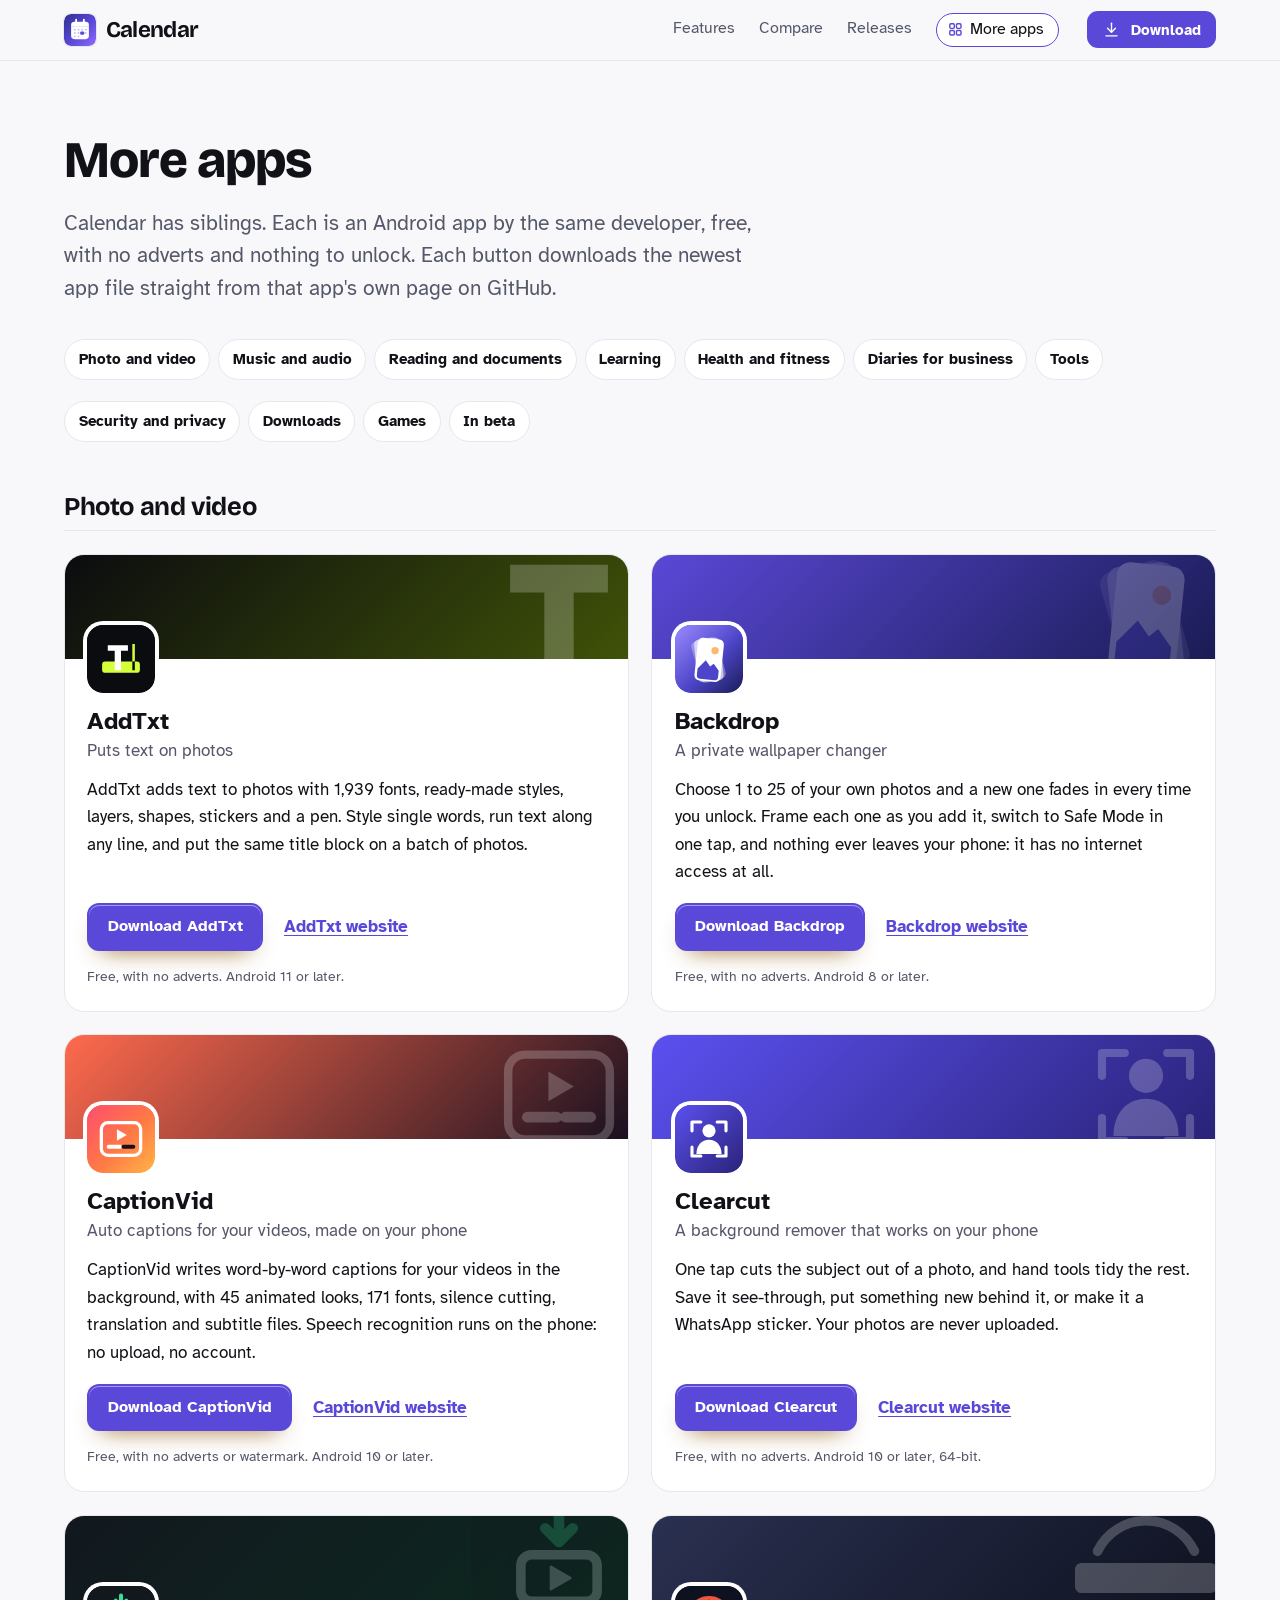
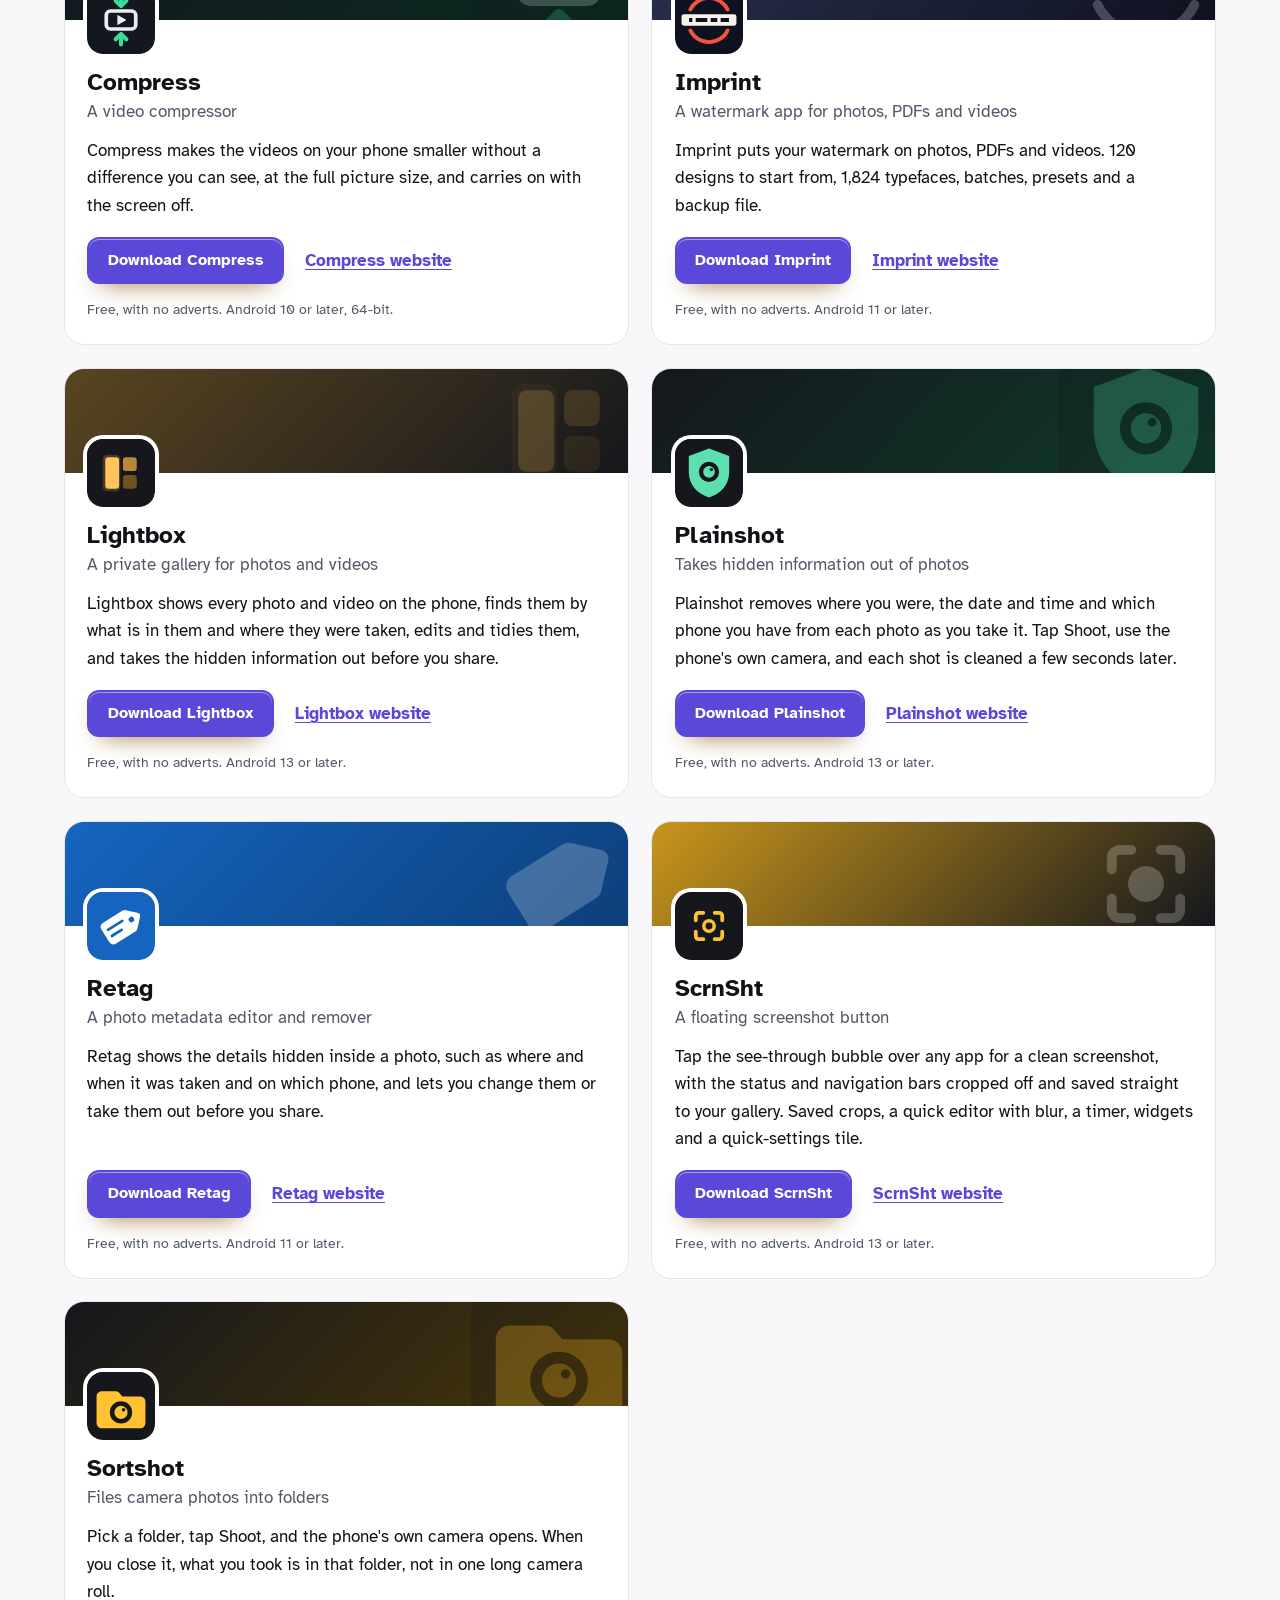
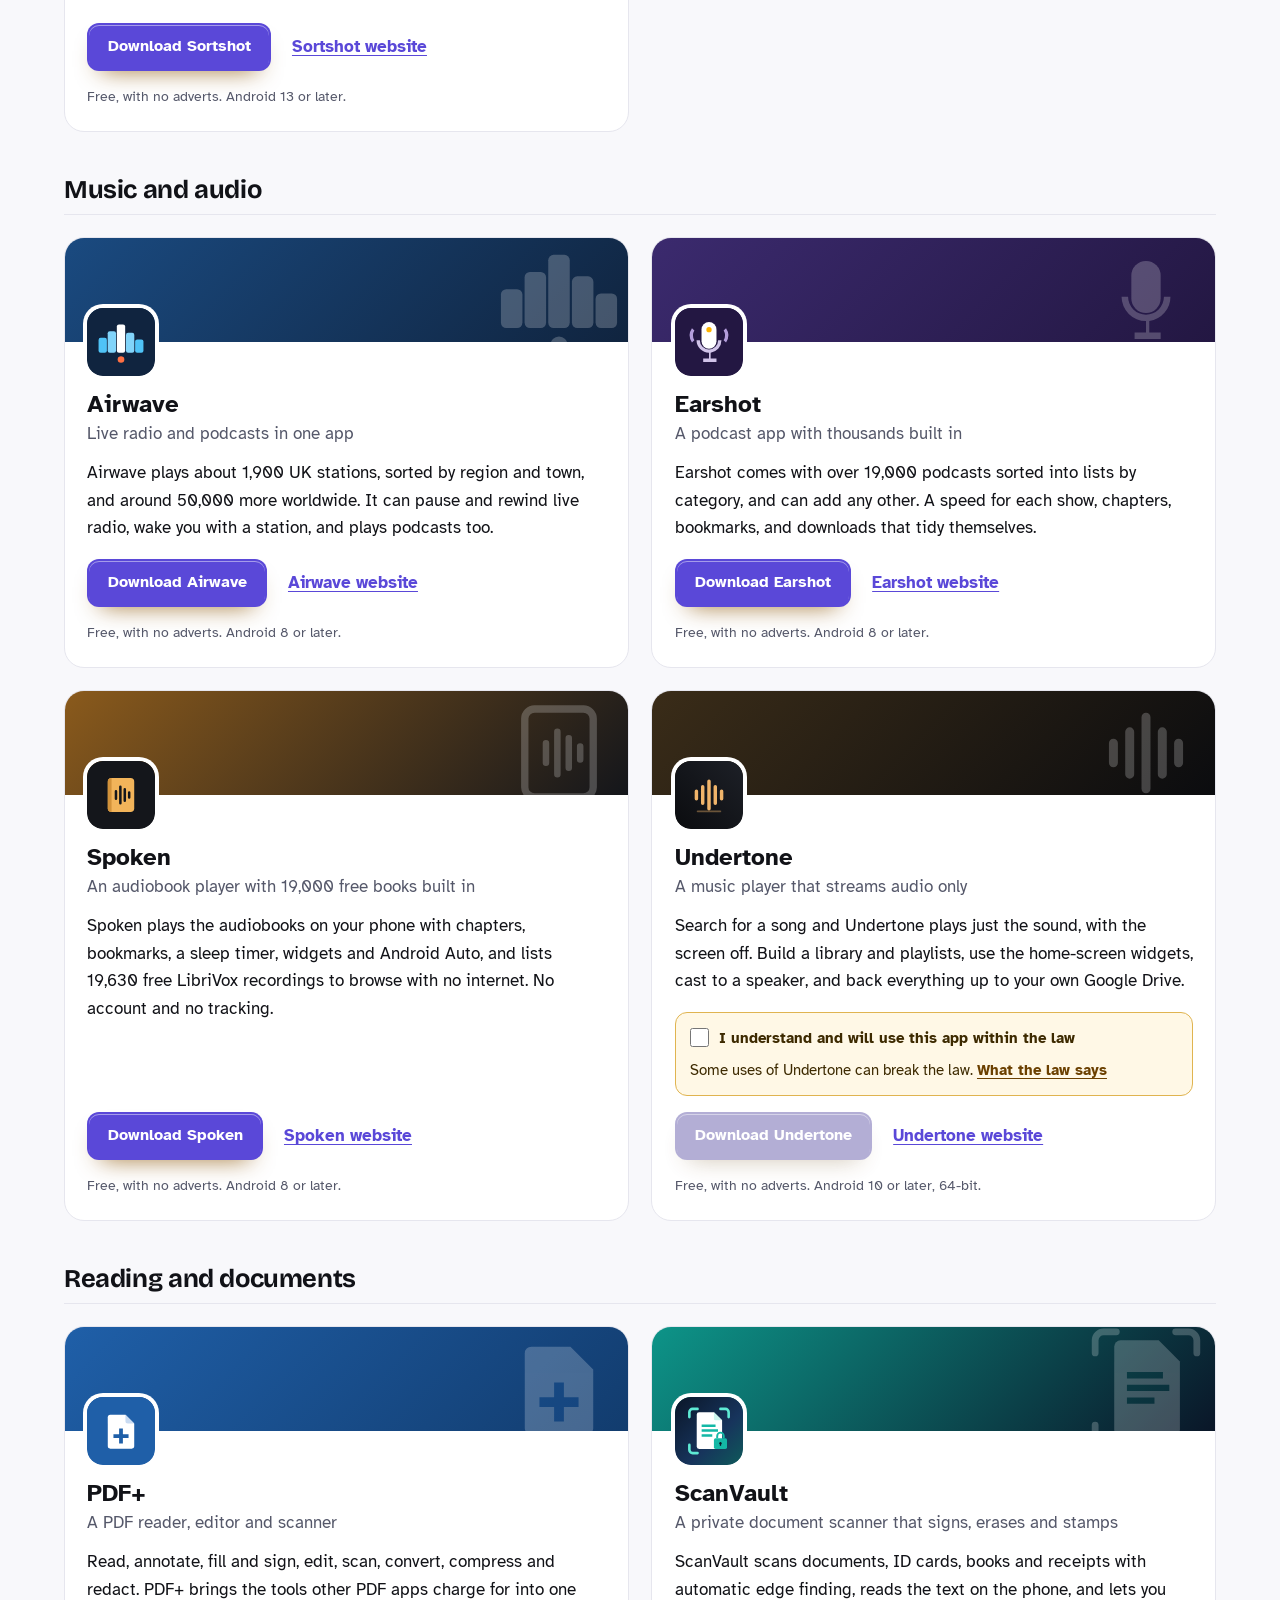
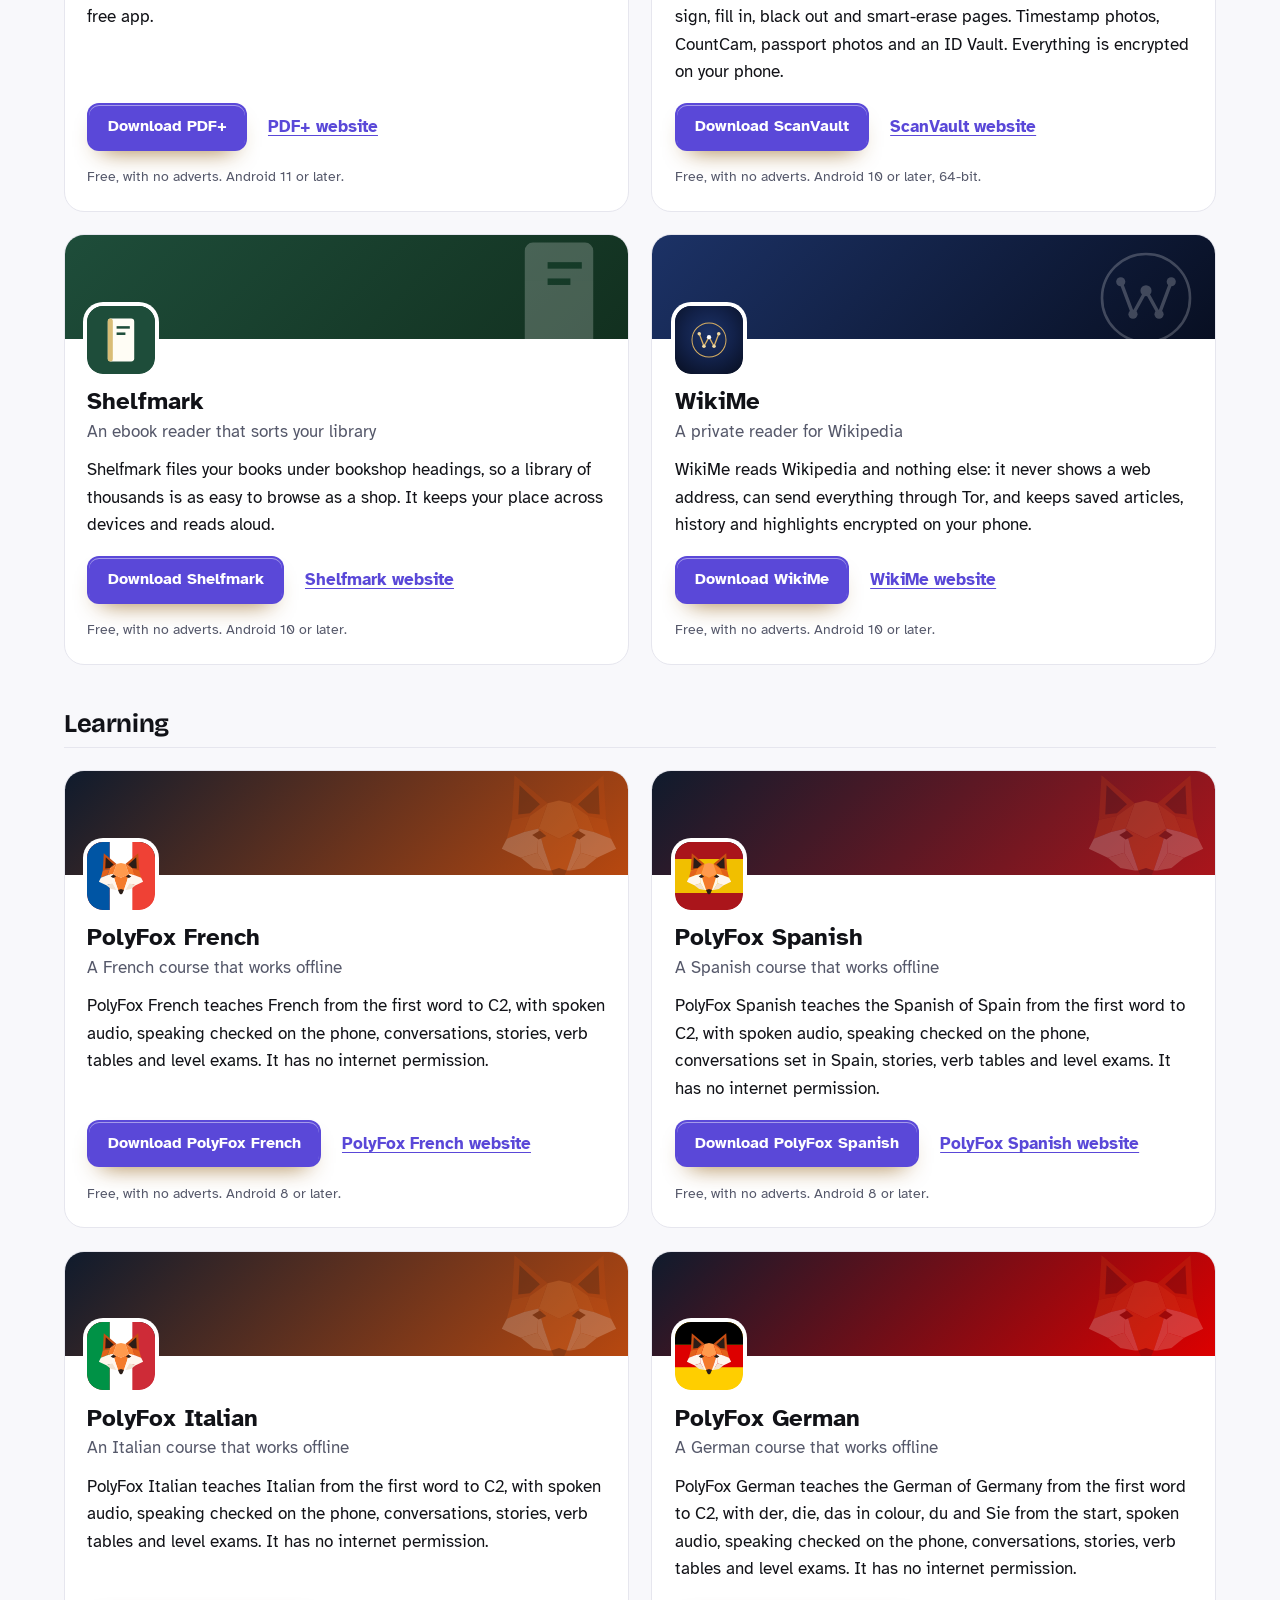
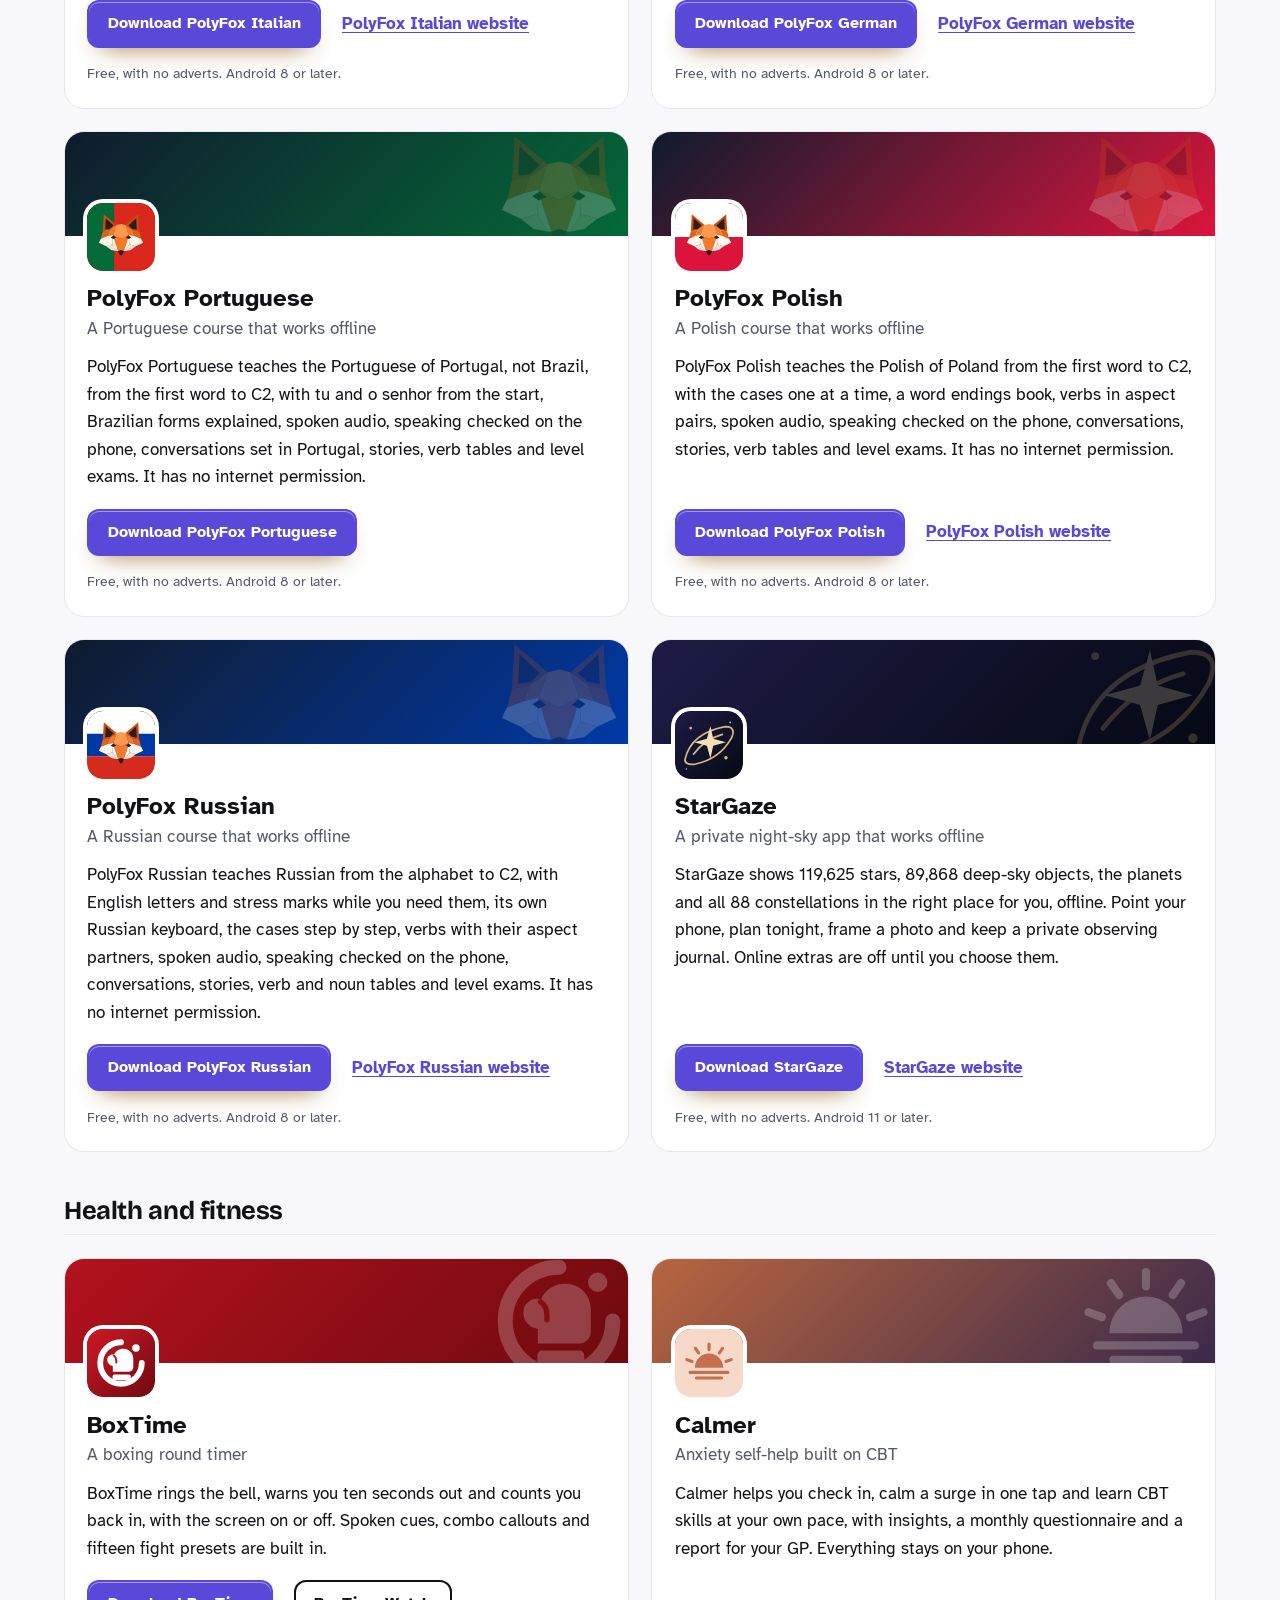
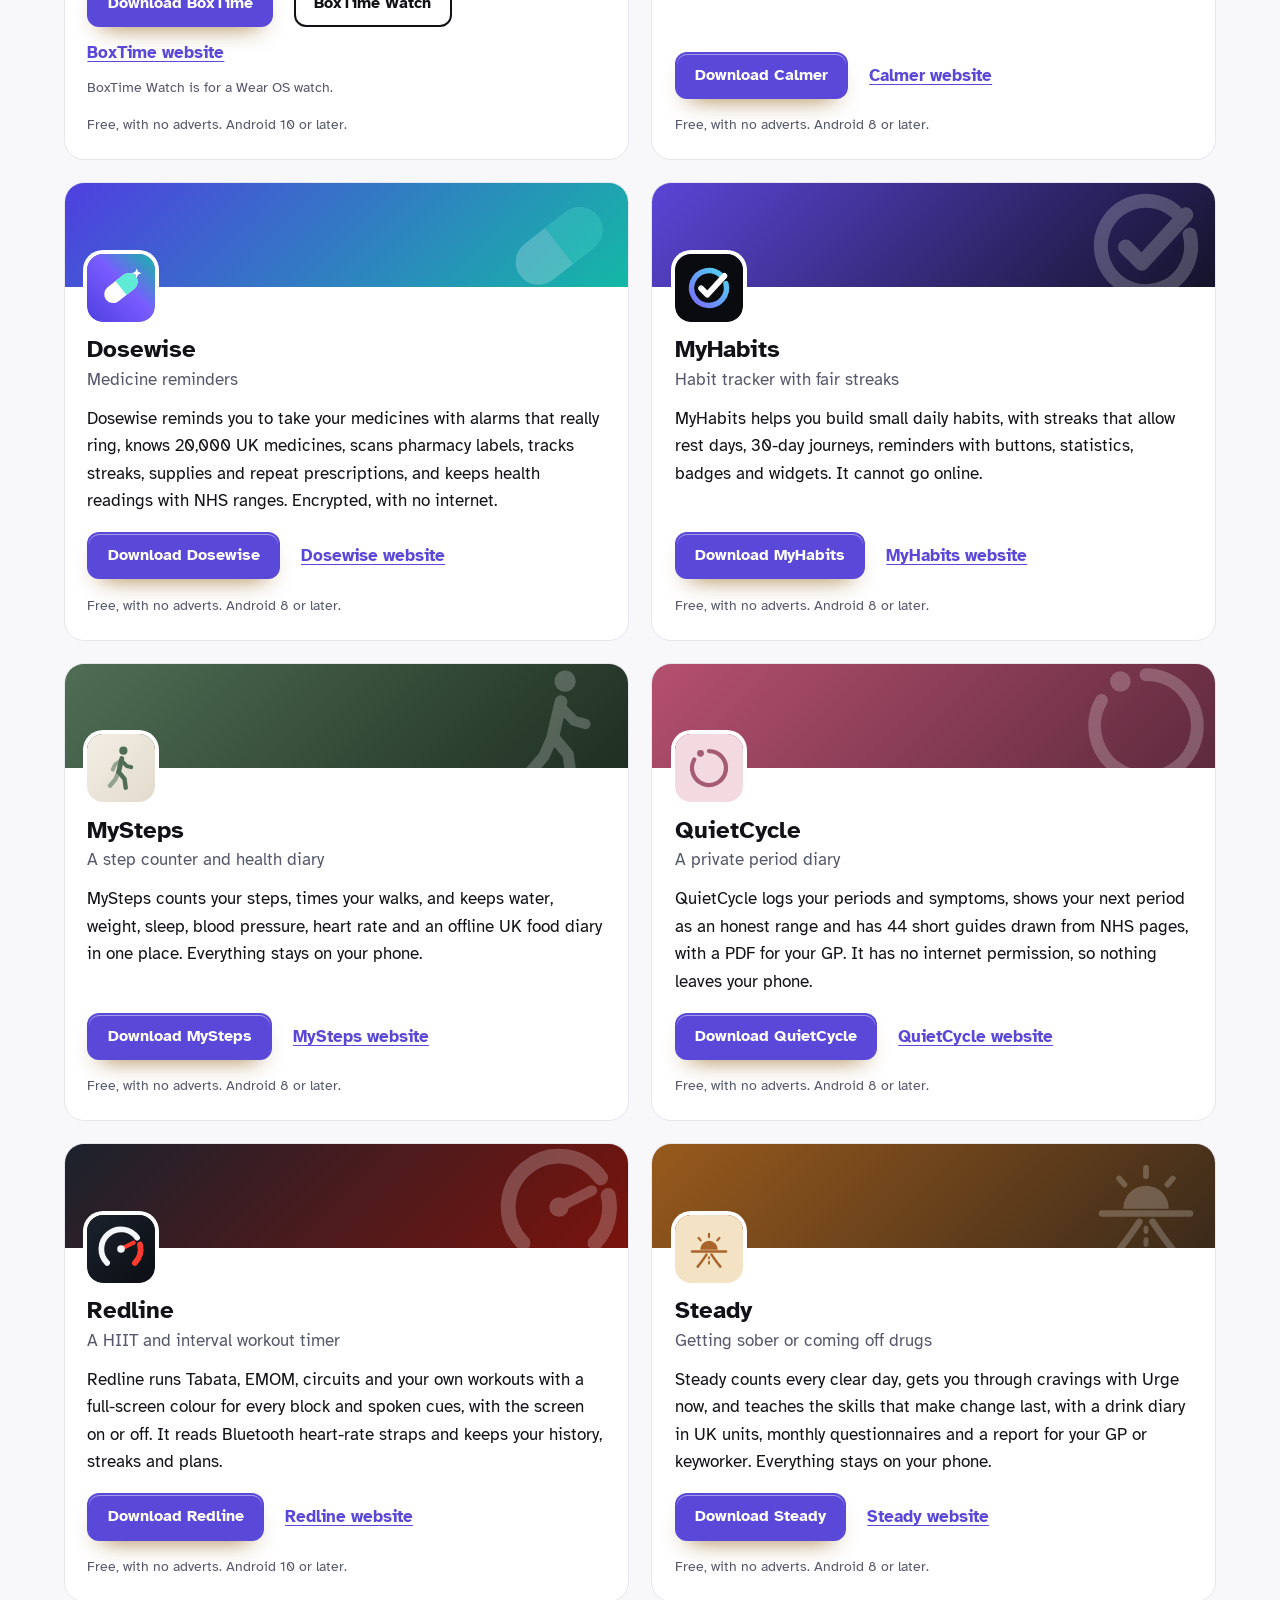
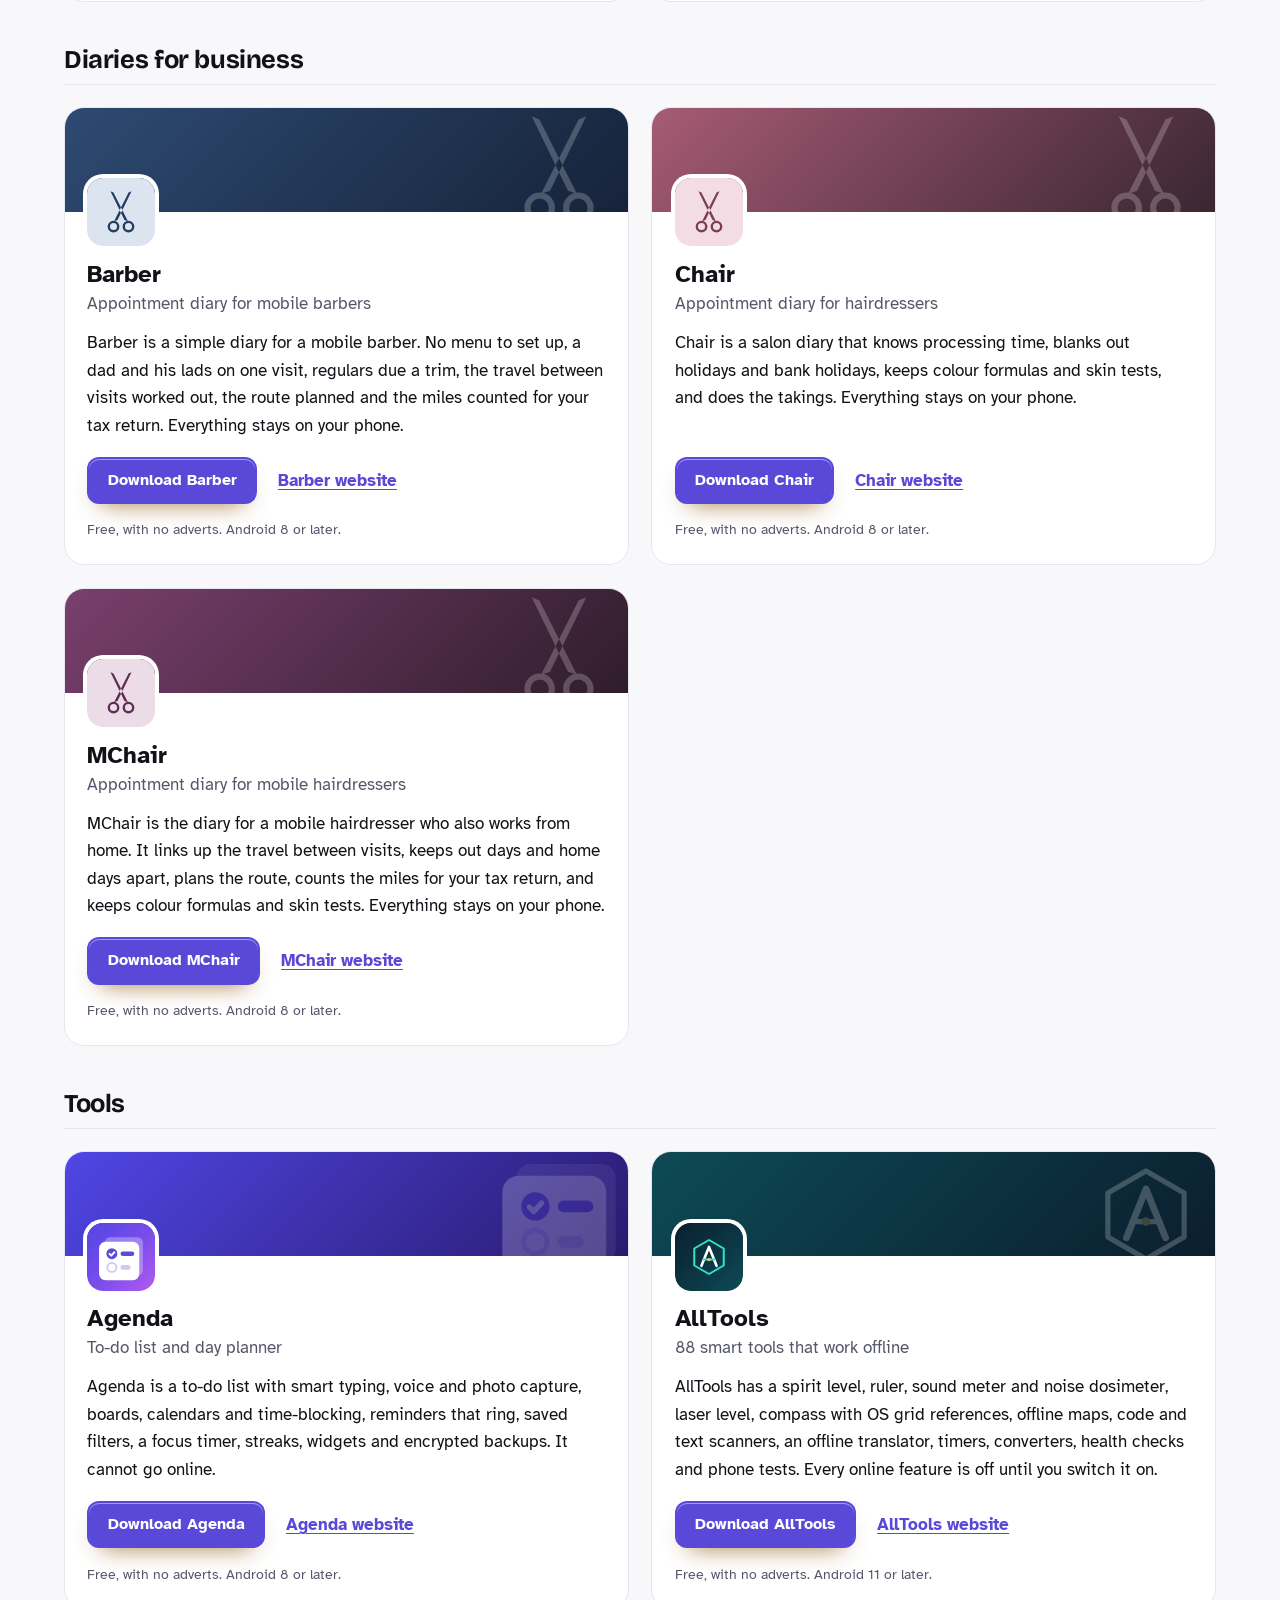
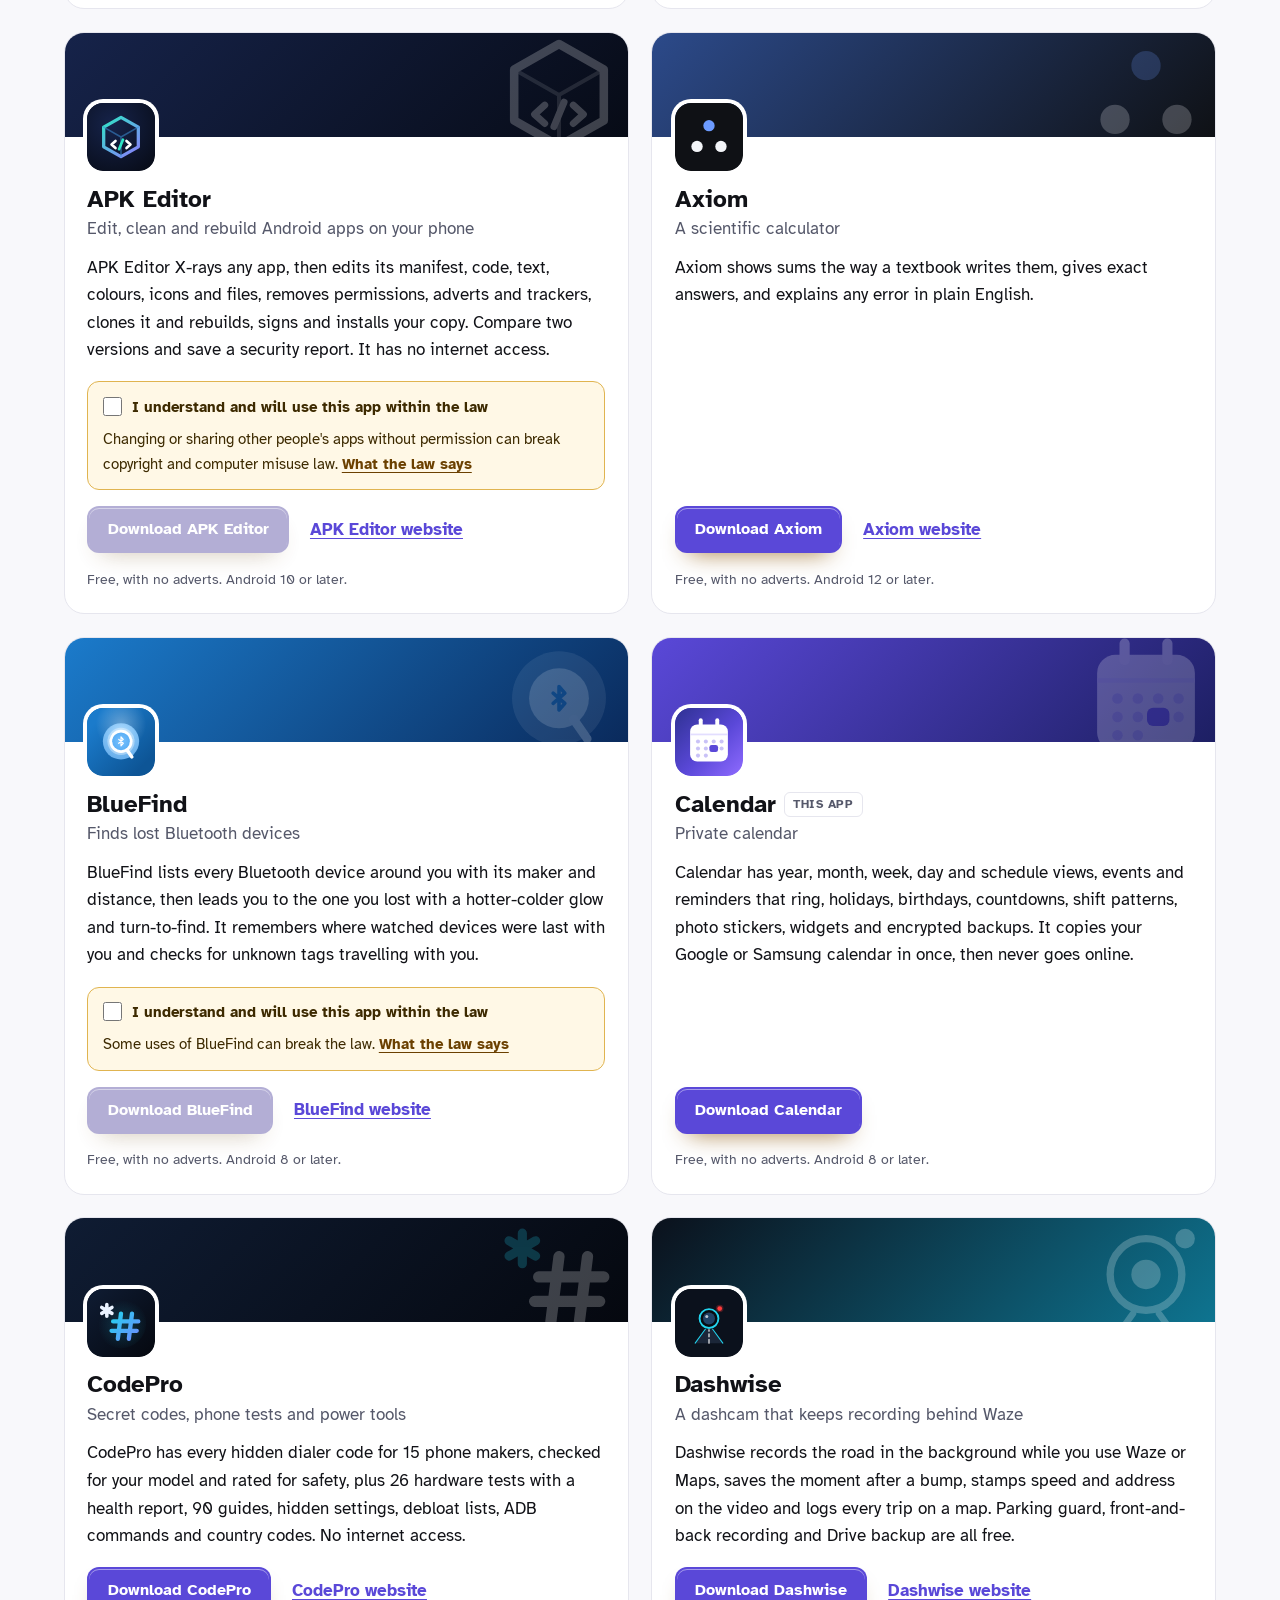
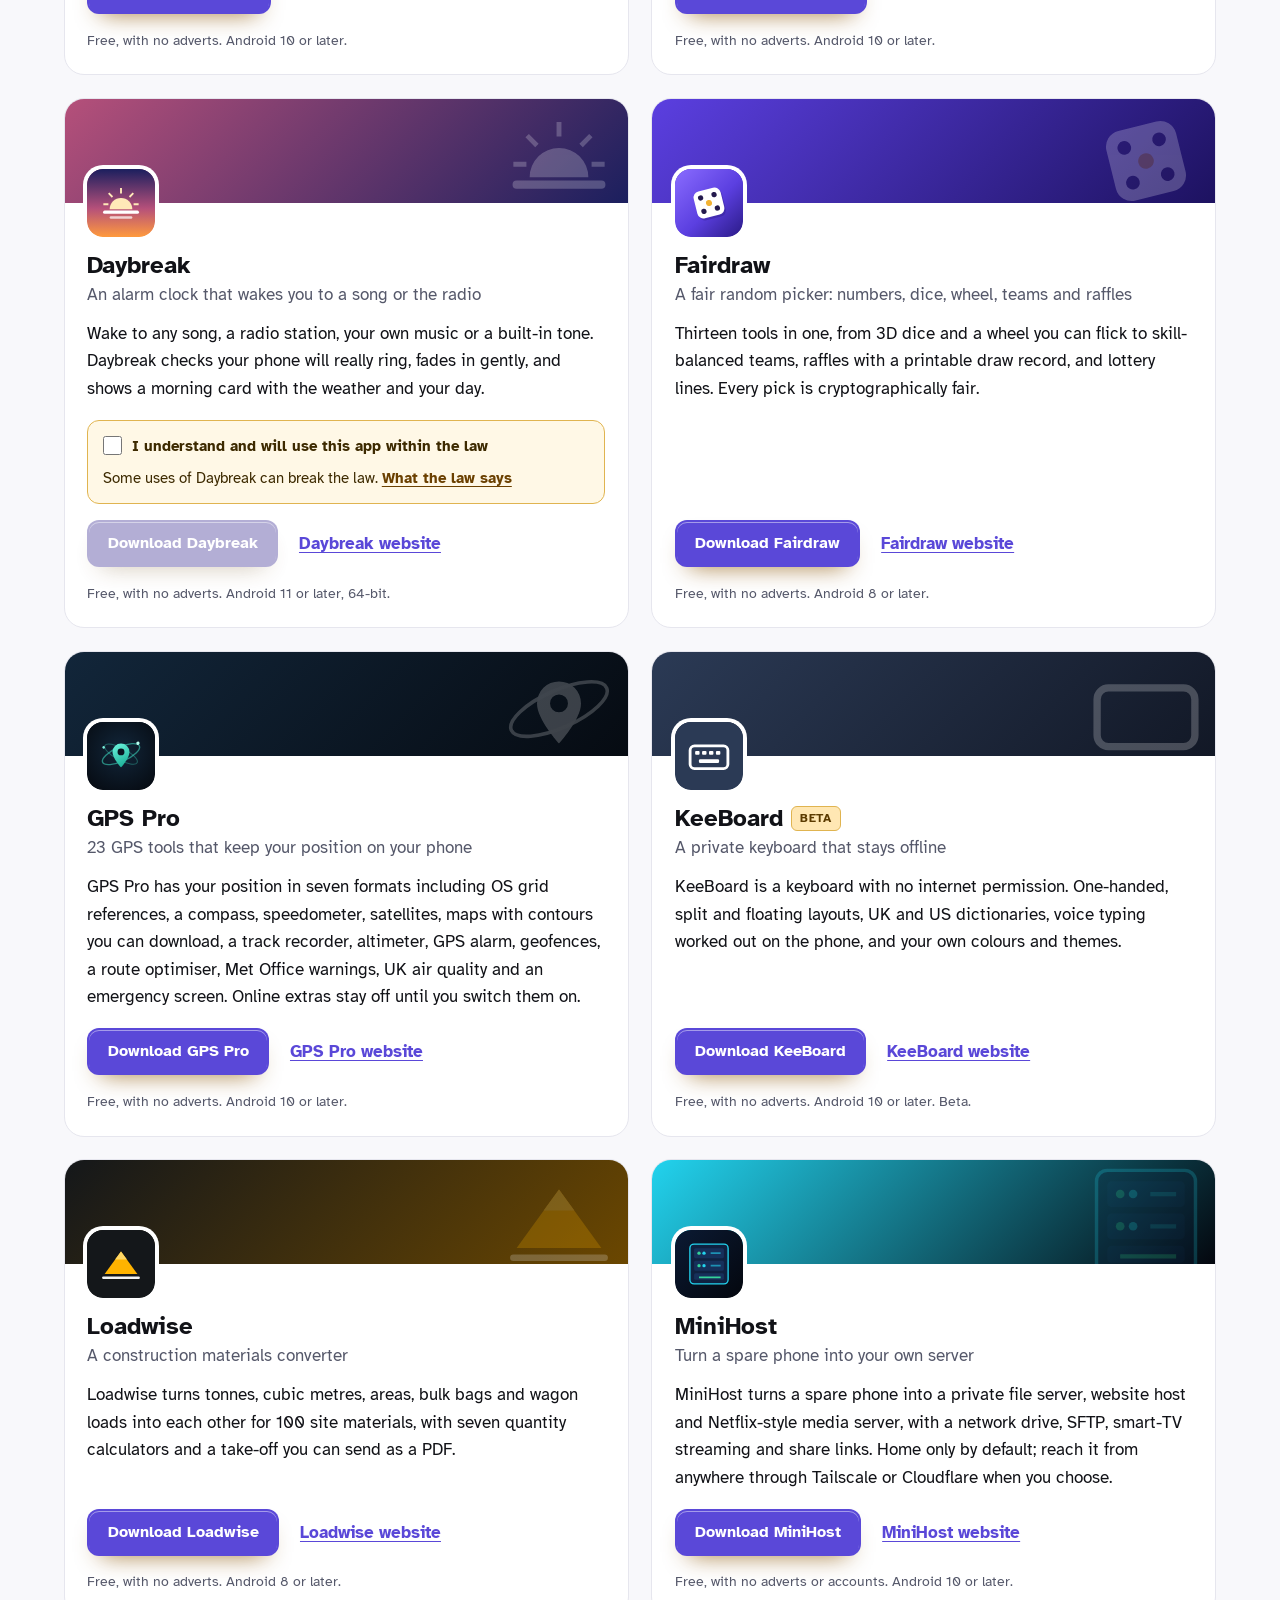
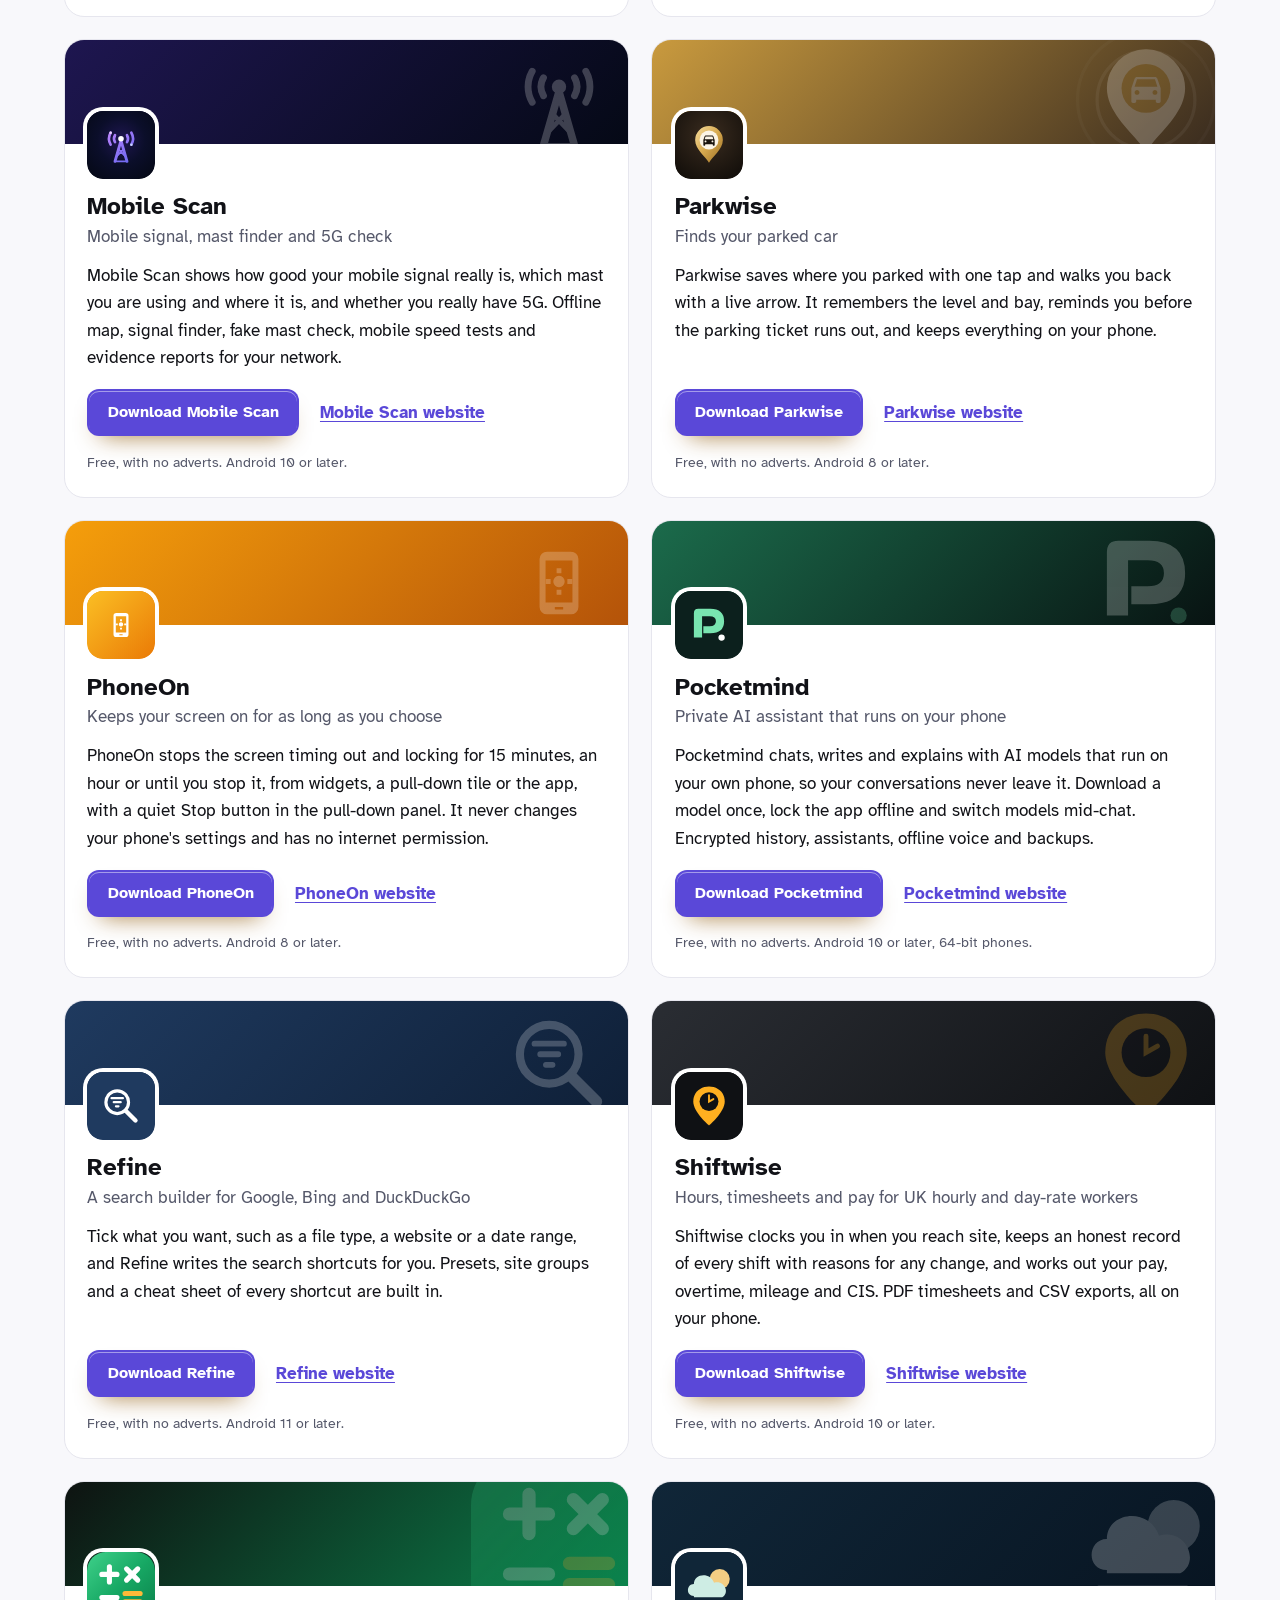
==== commit e84a35b3: "More apps: add APK Editor" ====
--- a/more-apps.html
+++ b/more-apps.html
@@ -4,7 +4,7 @@
 <meta charset="utf-8">
 <meta name="viewport" content="width=device-width, initial-scale=1">
 <title>More free Android apps from the maker of Calendar</title>
-<meta name="description" content="All 94 free Android apps from the maker of Calendar, in one list by category, each with its download and a link to its website.">
+<meta name="description" content="All 95 free Android apps from the maker of Calendar, in one list by category, each with its download and a link to its website.">
 <meta name="author" content="Jonathan Jackson">
 <link rel="canonical" href="https://customgpter.github.io/calendar/more-apps.html">
 <meta name="theme-color" content="#f8f8fb" media="(prefers-color-scheme: light)">
@@ -12,7 +12,7 @@
 <meta property="og:type" content="website">
 <meta property="og:site_name" content="Calendar">
 <meta property="og:title" content="More free Android apps from the maker of Calendar">
-<meta property="og:description" content="All 94 free Android apps from the maker of Calendar, in one list by category, each with its download and a link to its website.">
+<meta property="og:description" content="All 95 free Android apps from the maker of Calendar, in one list by category, each with its download and a link to its website.">
 <meta property="og:url" content="https://customgpter.github.io/calendar/more-apps.html">
 <meta property="og:image" content="https://customgpter.github.io/calendar/assets/og.png">
 <meta property="og:image:width" content="1200">
@@ -26,7 +26,7 @@
 <link rel="preload" href="./assets/fonts/atkinson-hyperlegible-latin-400-normal.woff2" as="font" type="font/woff2" crossorigin>
 <link rel="stylesheet" href="./assets/site.css?v=1">
 <link rel="stylesheet" href="./assets/house.css?v=1">
-<script type="application/ld+json">{"@context":"https://schema.org","@type":"ItemList","name":"Apps from the maker of Calendar","url":"https://customgpter.github.io/calendar/more-apps.html","itemListElement":[{"@type":"ListItem","position":1,"name":"AddTxt","url":"https://customgpter.github.io/addtxt/"},{"@type":"ListItem","position":2,"name":"Backdrop","url":"https://customgpter.github.io/backdrop/"},{"@type":"ListItem","position":3,"name":"CaptionVid","url":"https://customgpter.github.io/captionvid/"},{"@type":"ListItem","position":4,"name":"Clearcut","url":"https://customgpter.github.io/clearcut/"},{"@type":"ListItem","position":5,"name":"Compress","url":"https://customgpter.github.io/compress/"},{"@type":"ListItem","position":6,"name":"Imprint","url":"https://customgpter.github.io/imprint/"},{"@type":"ListItem","position":7,"name":"Lightbox","url":"https://customgpter.github.io/lightbox/"},{"@type":"ListItem","position":8,"name":"Plainshot","url":"https://customgpter.github.io/plainshot/"},{"@type":"ListItem","position":9,"name":"Retag","url":"https://customgpter.github.io/retag/"},{"@type":"ListItem","position":10,"name":"ScrnSht","url":"https://customgpter.github.io/scrnsht/"},{"@type":"ListItem","position":11,"name":"Sortshot","url":"https://customgpter.github.io/sortshot/"},{"@type":"ListItem","position":12,"name":"Airwave","url":"https://customgpter.github.io/airwave/"},{"@type":"ListItem","position":13,"name":"Earshot","url":"https://customgpter.github.io/earshot/"},{"@type":"ListItem","position":14,"name":"Spoken","url":"https://customgpter.github.io/spoken/"},{"@type":"ListItem","position":15,"name":"Undertone","url":"https://customgpter.github.io/undertone/"},{"@type":"ListItem","position":16,"name":"PDF+","url":"https://customgpter.github.io/pdfplus/"},{"@type":"ListItem","position":17,"name":"ScanVault","url":"https://customgpter.github.io/scanvault/"},{"@type":"ListItem","position":18,"name":"Shelfmark","url":"https://customgpter.github.io/shelfmark/"},{"@type":"ListItem","position":19,"name":"WikiMe","url":"https://customgpter.github.io/wikime/"},{"@type":"ListItem","position":20,"name":"PolyFox French","url":"https://customgpter.github.io/polyfox/"},{"@type":"ListItem","position":21,"name":"PolyFox German","url":"https://customgpter.github.io/polyfox-german/"},{"@type":"ListItem","position":22,"name":"PolyFox Polish","url":"https://customgpter.github.io/polyfox-polish/"},{"@type":"ListItem","position":23,"name":"PolyFox Russian","url":"https://customgpter.github.io/polyfox-russian/"},{"@type":"ListItem","position":24,"name":"StarGaze","url":"https://customgpter.github.io/stargaze/"},{"@type":"ListItem","position":25,"name":"BoxTime","url":"https://customgpter.github.io/boxtime/"},{"@type":"ListItem","position":26,"name":"Calmer","url":"https://customgpter.github.io/calmer/"},{"@type":"ListItem","position":27,"name":"Dosewise","url":"https://customgpter.github.io/dosewise/"},{"@type":"ListItem","position":28,"name":"MyHabits","url":"https://customgpter.github.io/myhabits/"},{"@type":"ListItem","position":29,"name":"MySteps","url":"https://customgpter.github.io/mysteps/"},{"@type":"ListItem","position":30,"name":"QuietCycle","url":"https://customgpter.github.io/quietcycle/"},{"@type":"ListItem","position":31,"name":"Redline","url":"https://customgpter.github.io/redline/"},{"@type":"ListItem","position":32,"name":"Steady","url":"https://customgpter.github.io/steady/"},{"@type":"ListItem","position":33,"name":"Barber","url":"https://customgpter.github.io/barber/"},{"@type":"ListItem","position":34,"name":"Chair","url":"https://customgpter.github.io/chair/"},{"@type":"ListItem","position":35,"name":"MChair","url":"https://customgpter.github.io/mchair/"},{"@type":"ListItem","position":36,"name":"Agenda","url":"https://customgpter.github.io/agenda/"},{"@type":"ListItem","position":37,"name":"AllTools","url":"https://customgpter.github.io/alltools/"},{"@type":"ListItem","position":38,"name":"Axiom","url":"https://customgpter.github.io/axiom/"},{"@type":"ListItem","position":39,"name":"BlueFind","url":"https://customgpter.github.io/bluefind/"},{"@type":"ListItem","position":40,"name":"Calendar","url":"https://customgpter.github.io/calendar/"},{"@type":"ListItem","position":41,"name":"CodePro","url":"https://customgpter.github.io/codepro/"},{"@type":"ListItem","position":42,"name":"Dashwise","url":"https://customgpter.github.io/dashwise/"},{"@type":"ListItem","position":43,"name":"Daybreak","url":"https://customgpter.github.io/daybreak/"},{"@type":"ListItem","position":44,"name":"Fairdraw","url":"https://customgpter.github.io/fairdraw/"},{"@type":"ListItem","position":45,"name":"GPS Pro","url":"https://customgpter.github.io/gpspro/"},{"@type":"ListItem","position":46,"name":"KeeBoard","url":"https://customgpter.github.io/keeboard/"},{"@type":"ListItem","position":47,"name":"Loadwise","url":"https://customgpter.github.io/loadwise/"},{"@type":"ListItem","position":48,"name":"MiniHost","url":"https://customgpter.github.io/minihost/"},{"@type":"ListItem","position":49,"name":"Mobile Scan","url":"https://customgpter.github.io/mobilescan/"},{"@type":"ListItem","position":50,"name":"Parkwise","url":"https://customgpter.github.io/parkwise/"},{"@type":"ListItem","position":51,"name":"Pocketmind","url":"https://customgpter.github.io/pocketmind/"},{"@type":"ListItem","position":52,"name":"Refine","url":"https://customgpter.github.io/refine/"},{"@type":"ListItem","position":53,"name":"Shiftwise","url":"https://customgpter.github.io/shiftwise/"},{"@type":"ListItem","position":54,"name":"SimpleCalc","url":"https://customgpter.github.io/simplecalc/"},{"@type":"ListItem","position":55,"name":"Skyline","url":"https://customgpter.github.io/skyline/"},{"@type":"ListItem","position":56,"name":"Slipway","url":"https://customgpter.github.io/slipway/"},{"@type":"ListItem","position":57,"name":"Tagger","url":"https://customgpter.github.io/tagger/"},{"@type":"ListItem","position":58,"name":"TotalClean","url":"https://customgpter.github.io/totalclean/"},{"@type":"ListItem","position":59,"name":"TVLink","url":"https://customgpter.github.io/tvlink/"},{"@type":"ListItem","position":60,"name":"Unbox","url":"https://customgpter.github.io/unbox/"},{"@type":"ListItem","position":61,"name":"WhatsKeep","url":"https://customgpter.github.io/whatskeep/"},{"@type":"ListItem","position":62,"name":"WiFi Scan","url":"https://customgpter.github.io/wifiscan/"},{"@type":"ListItem","position":63,"name":"Auditly","url":"https://customgpter.github.io/auditly/"},{"@type":"ListItem","position":64,"name":"Backchannel","url":"https://customgpter.github.io/backchannel/"},{"@type":"ListItem","position":65,"name":"ENotes","url":"https://customgpter.github.io/enotes/"},{"@type":"ListItem","position":66,"name":"FindMe","url":"https://customgpter.github.io/findme/"},{"@type":"ListItem","position":67,"name":"iLock","url":"https://customgpter.github.io/ilock/"},{"@type":"ListItem","position":68,"name":"ImSafe","url":"https://customgpter.github.io/imsafe/"},{"@type":"ListItem","position":69,"name":"IShred","url":"https://customgpter.github.io/ishred/"},{"@type":"ListItem","position":70,"name":"LockBox","url":"https://customgpter.github.io/lockbox/"},{"@type":"ListItem","position":71,"name":"PassVault","url":"https://customgpter.github.io/passvault/"},{"@type":"ListItem","position":72,"name":"SpyFind","url":"https://customgpter.github.io/spyfind/"},{"@type":"ListItem","position":73,"name":"TextWipe","url":"https://customgpter.github.io/textwipe/"},{"@type":"ListItem","position":74,"name":"Tracewire","url":"https://customgpter.github.io/tracewire/"},{"@type":"ListItem","position":75,"name":"Vigil","url":"https://customgpter.github.io/vigil/"},{"@type":"ListItem","position":76,"name":"Grab","url":"https://customgpter.github.io/grab/"},{"@type":"ListItem","position":77,"name":"Swarm","url":"https://customgpter.github.io/swarm/"},{"@type":"ListItem","position":78,"name":"Plane Games","url":"https://customgpter.github.io/plane-games/"},{"@type":"ListItem","position":79,"name":"Ninefold","url":"https://customgpter.github.io/ninefold/"},{"@type":"ListItem","position":80,"name":"Cubewise","url":"https://customgpter.github.io/cubewise/"},{"@type":"ListItem","position":81,"name":"Tilewise","url":"https://customgpter.github.io/tilewise/"},{"@type":"ListItem","position":82,"name":"Letterwise","url":"https://customgpter.github.io/letterwise/"},{"@type":"ListItem","position":83,"name":"Kingside","url":"https://customgpter.github.io/kingside/"},{"@type":"ListItem","position":84,"name":"Deckhand","url":"https://customgpter.github.io/deckhand/"},{"@type":"ListItem","position":85,"name":"SNESForge","url":"https://customgpter.github.io/snesforge/"},{"@type":"ListItem","position":86,"name":"Fame Boy","url":"https://customgpter.github.io/fameboy/"},{"@type":"ListItem","position":87,"name":"PSPPro","url":"https://customgpter.github.io/psppro/"},{"@type":"ListItem","position":88,"name":"MegaGen","url":"https://customgpter.github.io/megagen/"},{"@type":"ListItem","position":89,"name":"QVR","url":"https://customgpter.github.io/qvr/"},{"@type":"ListItem","position":90,"name":"QVR Watch","url":"https://customgpter.github.io/qvr-watch/"},{"@type":"ListItem","position":91,"name":"QVRLite","url":"https://customgpter.github.io/qvrlite/"},{"@type":"ListItem","position":92,"name":"Onionz","url":"https://customgpter.github.io/onionz/"},{"@type":"ListItem","position":93,"name":"OnionzWeb","url":"https://customgpter.github.io/onionzweb/"}]}</script>
+<script type="application/ld+json">{"@context":"https://schema.org","@type":"ItemList","name":"Apps from the maker of Calendar","url":"https://customgpter.github.io/calendar/more-apps.html","itemListElement":[{"@type":"ListItem","position":1,"name":"AddTxt","url":"https://customgpter.github.io/addtxt/"},{"@type":"ListItem","position":2,"name":"Backdrop","url":"https://customgpter.github.io/backdrop/"},{"@type":"ListItem","position":3,"name":"CaptionVid","url":"https://customgpter.github.io/captionvid/"},{"@type":"ListItem","position":4,"name":"Clearcut","url":"https://customgpter.github.io/clearcut/"},{"@type":"ListItem","position":5,"name":"Compress","url":"https://customgpter.github.io/compress/"},{"@type":"ListItem","position":6,"name":"Imprint","url":"https://customgpter.github.io/imprint/"},{"@type":"ListItem","position":7,"name":"Lightbox","url":"https://customgpter.github.io/lightbox/"},{"@type":"ListItem","position":8,"name":"Plainshot","url":"https://customgpter.github.io/plainshot/"},{"@type":"ListItem","position":9,"name":"Retag","url":"https://customgpter.github.io/retag/"},{"@type":"ListItem","position":10,"name":"ScrnSht","url":"https://customgpter.github.io/scrnsht/"},{"@type":"ListItem","position":11,"name":"Sortshot","url":"https://customgpter.github.io/sortshot/"},{"@type":"ListItem","position":12,"name":"Airwave","url":"https://customgpter.github.io/airwave/"},{"@type":"ListItem","position":13,"name":"Earshot","url":"https://customgpter.github.io/earshot/"},{"@type":"ListItem","position":14,"name":"Spoken","url":"https://customgpter.github.io/spoken/"},{"@type":"ListItem","position":15,"name":"Undertone","url":"https://customgpter.github.io/undertone/"},{"@type":"ListItem","position":16,"name":"PDF+","url":"https://customgpter.github.io/pdfplus/"},{"@type":"ListItem","position":17,"name":"ScanVault","url":"https://customgpter.github.io/scanvault/"},{"@type":"ListItem","position":18,"name":"Shelfmark","url":"https://customgpter.github.io/shelfmark/"},{"@type":"ListItem","position":19,"name":"WikiMe","url":"https://customgpter.github.io/wikime/"},{"@type":"ListItem","position":20,"name":"PolyFox French","url":"https://customgpter.github.io/polyfox/"},{"@type":"ListItem","position":21,"name":"PolyFox German","url":"https://customgpter.github.io/polyfox-german/"},{"@type":"ListItem","position":22,"name":"PolyFox Polish","url":"https://customgpter.github.io/polyfox-polish/"},{"@type":"ListItem","position":23,"name":"PolyFox Russian","url":"https://customgpter.github.io/polyfox-russian/"},{"@type":"ListItem","position":24,"name":"StarGaze","url":"https://customgpter.github.io/stargaze/"},{"@type":"ListItem","position":25,"name":"BoxTime","url":"https://customgpter.github.io/boxtime/"},{"@type":"ListItem","position":26,"name":"Calmer","url":"https://customgpter.github.io/calmer/"},{"@type":"ListItem","position":27,"name":"Dosewise","url":"https://customgpter.github.io/dosewise/"},{"@type":"ListItem","position":28,"name":"MyHabits","url":"https://customgpter.github.io/myhabits/"},{"@type":"ListItem","position":29,"name":"MySteps","url":"https://customgpter.github.io/mysteps/"},{"@type":"ListItem","position":30,"name":"QuietCycle","url":"https://customgpter.github.io/quietcycle/"},{"@type":"ListItem","position":31,"name":"Redline","url":"https://customgpter.github.io/redline/"},{"@type":"ListItem","position":32,"name":"Steady","url":"https://customgpter.github.io/steady/"},{"@type":"ListItem","position":33,"name":"Barber","url":"https://customgpter.github.io/barber/"},{"@type":"ListItem","position":34,"name":"Chair","url":"https://customgpter.github.io/chair/"},{"@type":"ListItem","position":35,"name":"MChair","url":"https://customgpter.github.io/mchair/"},{"@type":"ListItem","position":36,"name":"Agenda","url":"https://customgpter.github.io/agenda/"},{"@type":"ListItem","position":37,"name":"AllTools","url":"https://customgpter.github.io/alltools/"},{"@type":"ListItem","position":38,"name":"APK Editor","url":"https://customgpter.github.io/apkeditor/"},{"@type":"ListItem","position":39,"name":"Axiom","url":"https://customgpter.github.io/axiom/"},{"@type":"ListItem","position":40,"name":"BlueFind","url":"https://customgpter.github.io/bluefind/"},{"@type":"ListItem","position":41,"name":"Calendar","url":"https://customgpter.github.io/calendar/"},{"@type":"ListItem","position":42,"name":"CodePro","url":"https://customgpter.github.io/codepro/"},{"@type":"ListItem","position":43,"name":"Dashwise","url":"https://customgpter.github.io/dashwise/"},{"@type":"ListItem","position":44,"name":"Daybreak","url":"https://customgpter.github.io/daybreak/"},{"@type":"ListItem","position":45,"name":"Fairdraw","url":"https://customgpter.github.io/fairdraw/"},{"@type":"ListItem","position":46,"name":"GPS Pro","url":"https://customgpter.github.io/gpspro/"},{"@type":"ListItem","position":47,"name":"KeeBoard","url":"https://customgpter.github.io/keeboard/"},{"@type":"ListItem","position":48,"name":"Loadwise","url":"https://customgpter.github.io/loadwise/"},{"@type":"ListItem","position":49,"name":"MiniHost","url":"https://customgpter.github.io/minihost/"},{"@type":"ListItem","position":50,"name":"Mobile Scan","url":"https://customgpter.github.io/mobilescan/"},{"@type":"ListItem","position":51,"name":"Parkwise","url":"https://customgpter.github.io/parkwise/"},{"@type":"ListItem","position":52,"name":"Pocketmind","url":"https://customgpter.github.io/pocketmind/"},{"@type":"ListItem","position":53,"name":"Refine","url":"https://customgpter.github.io/refine/"},{"@type":"ListItem","position":54,"name":"Shiftwise","url":"https://customgpter.github.io/shiftwise/"},{"@type":"ListItem","position":55,"name":"SimpleCalc","url":"https://customgpter.github.io/simplecalc/"},{"@type":"ListItem","position":56,"name":"Skyline","url":"https://customgpter.github.io/skyline/"},{"@type":"ListItem","position":57,"name":"Slipway","url":"https://customgpter.github.io/slipway/"},{"@type":"ListItem","position":58,"name":"Tagger","url":"https://customgpter.github.io/tagger/"},{"@type":"ListItem","position":59,"name":"TotalClean","url":"https://customgpter.github.io/totalclean/"},{"@type":"ListItem","position":60,"name":"TVLink","url":"https://customgpter.github.io/tvlink/"},{"@type":"ListItem","position":61,"name":"Unbox","url":"https://customgpter.github.io/unbox/"},{"@type":"ListItem","position":62,"name":"WhatsKeep","url":"https://customgpter.github.io/whatskeep/"},{"@type":"ListItem","position":63,"name":"WiFi Scan","url":"https://customgpter.github.io/wifiscan/"},{"@type":"ListItem","position":64,"name":"Auditly","url":"https://customgpter.github.io/auditly/"},{"@type":"ListItem","position":65,"name":"Backchannel","url":"https://customgpter.github.io/backchannel/"},{"@type":"ListItem","position":66,"name":"ENotes","url":"https://customgpter.github.io/enotes/"},{"@type":"ListItem","position":67,"name":"FindMe","url":"https://customgpter.github.io/findme/"},{"@type":"ListItem","position":68,"name":"iLock","url":"https://customgpter.github.io/ilock/"},{"@type":"ListItem","position":69,"name":"ImSafe","url":"https://customgpter.github.io/imsafe/"},{"@type":"ListItem","position":70,"name":"IShred","url":"https://customgpter.github.io/ishred/"},{"@type":"ListItem","position":71,"name":"LockBox","url":"https://customgpter.github.io/lockbox/"},{"@type":"ListItem","position":72,"name":"PassVault","url":"https://customgpter.github.io/passvault/"},{"@type":"ListItem","position":73,"name":"SpyFind","url":"https://customgpter.github.io/spyfind/"},{"@type":"ListItem","position":74,"name":"TextWipe","url":"https://customgpter.github.io/textwipe/"},{"@type":"ListItem","position":75,"name":"Tracewire","url":"https://customgpter.github.io/tracewire/"},{"@type":"ListItem","position":76,"name":"Vigil","url":"https://customgpter.github.io/vigil/"},{"@type":"ListItem","position":77,"name":"Grab","url":"https://customgpter.github.io/grab/"},{"@type":"ListItem","position":78,"name":"Swarm","url":"https://customgpter.github.io/swarm/"},{"@type":"ListItem","position":79,"name":"Plane Games","url":"https://customgpter.github.io/plane-games/"},{"@type":"ListItem","position":80,"name":"Ninefold","url":"https://customgpter.github.io/ninefold/"},{"@type":"ListItem","position":81,"name":"Cubewise","url":"https://customgpter.github.io/cubewise/"},{"@type":"ListItem","position":82,"name":"Tilewise","url":"https://customgpter.github.io/tilewise/"},{"@type":"ListItem","position":83,"name":"Letterwise","url":"https://customgpter.github.io/letterwise/"},{"@type":"ListItem","position":84,"name":"Kingside","url":"https://customgpter.github.io/kingside/"},{"@type":"ListItem","position":85,"name":"Deckhand","url":"https://customgpter.github.io/deckhand/"},{"@type":"ListItem","position":86,"name":"SNESForge","url":"https://customgpter.github.io/snesforge/"},{"@type":"ListItem","position":87,"name":"Fame Boy","url":"https://customgpter.github.io/fameboy/"},{"@type":"ListItem","position":88,"name":"PSPPro","url":"https://customgpter.github.io/psppro/"},{"@type":"ListItem","position":89,"name":"MegaGen","url":"https://customgpter.github.io/megagen/"},{"@type":"ListItem","position":90,"name":"QVR","url":"https://customgpter.github.io/qvr/"},{"@type":"ListItem","position":91,"name":"QVR Watch","url":"https://customgpter.github.io/qvr-watch/"},{"@type":"ListItem","position":92,"name":"QVRLite","url":"https://customgpter.github.io/qvrlite/"},{"@type":"ListItem","position":93,"name":"Onionz","url":"https://customgpter.github.io/onionz/"},{"@type":"ListItem","position":94,"name":"OnionzWeb","url":"https://customgpter.github.io/onionzweb/"}]}</script>
 <link rel="stylesheet" href="./assets/apps-list.css?v=1">
 <script src="./assets/apps-list.js?v=1" defer></script>
 </head>
@@ -86,7 +86,7 @@
 <li class="mapp" style="--b:#7a3f6e;--b2:#2f1d2b"><div class="mapp-cover" aria-hidden="true"><svg viewBox="0 0 108 108"><g transform="translate(54 54) scale(1.25) translate(-54 -52)"><path fill="#fff" fill-rule="evenodd" d="M37 70.5a7.5 7.5 0 1 0 15 0a7.5 7.5 0 1 0-15 0zM40 70.5a4.5 4.5 0 1 0 9 0a4.5 4.5 0 1 0-9 0zM56 70.5a7.5 7.5 0 1 0 15 0a7.5 7.5 0 1 0-15 0zM59 70.5a4.5 4.5 0 1 0 9 0a4.5 4.5 0 1 0-9 0z"/><path fill="#fff" d="M45.2 63.6 49.6 62.2 67.4 25.6 63.6 27.2zM62.8 63.6 58.4 62.2 40.6 25.6 44.4 27.2z"/><circle cx="54" cy="49.8" r="1.8" fill="none"/></g></svg></div><div class="mapp-body"><svg class="mapp-icon" viewBox="0 0 108 108" aria-hidden="true"><rect width="108" height="108" rx="24" fill="#EBDCE8"/><g transform="translate(54 54) scale(1.25) translate(-54 -52)"><path fill="#5E2F55" fill-rule="evenodd" d="M37 70.5a7.5 7.5 0 1 0 15 0a7.5 7.5 0 1 0-15 0zM40 70.5a4.5 4.5 0 1 0 9 0a4.5 4.5 0 1 0-9 0zM56 70.5a7.5 7.5 0 1 0 15 0a7.5 7.5 0 1 0-15 0zM59 70.5a4.5 4.5 0 1 0 9 0a4.5 4.5 0 1 0-9 0z"/><path fill="#5E2F55" d="M45.2 63.6 49.6 62.2 67.4 25.6 63.6 27.2zM62.8 63.6 58.4 62.2 40.6 25.6 44.4 27.2z"/><circle cx="54" cy="49.8" r="1.8" fill="#EBDCE8"/></g></svg><h3>MChair</h3><p class="mapp-kind">Appointment diary for mobile hairdressers</p><p class="mapp-say">MChair is the diary for a mobile hairdresser who also works from home. It links up the travel between visits, keeps out days and home days apart, plans the route, counts the miles for your tax return, and keeps colour formulas and skin tests. Everything stays on your phone.</p><p class="mapp-go"><a class="button" href="https://github.com/CustomGPTer/mchair/releases/latest/download/MChair.apk">Download MChair</a><a class="mapp-site" href="https://customgpter.github.io/mchair/">MChair website</a></p><p class="mapp-needs">Free, with no adverts. Android 8 or later.</p></div></li></ul></div>
 <div class="mapps-group" role="group" aria-labelledby="apps-tools"><h2 class="mapps-cat" id="apps-tools">Tools</h2>
 <ul class="mapps"><li class="mapp" style="--b:#4f46e5;--b2:#2a1a6e"><div class="mapp-cover" aria-hidden="true"><svg viewBox="0 0 108 108"><g transform="translate(54 56) scale(1.45) translate(-52 -56)"><rect x="34" y="33" width="42" height="42" rx="6" fill="#fff" fill-opacity=".3"/><rect x="28" y="38" width="44" height="42" rx="7" fill="#fff" fill-opacity=".95"/><circle cx="42" cy="51" r="6" fill="#5b4bdb"/><path d="M39.4 51.2l1.9 1.9 3.4-3.6" stroke="#fff" stroke-width="2.2" fill="none" stroke-linecap="round" stroke-linejoin="round"/><rect x="51.5" y="48.5" width="15" height="5" rx="2.5" fill="#5b4bdb"/><circle cx="42" cy="66" r="5" fill="none" stroke="#cfc8f7" stroke-width="2"/><rect x="51.5" y="63.5" width="11" height="5" rx="2.5" fill="#cfc8f7"/></g></svg></div><div class="mapp-body"><svg class="mapp-icon" viewBox="0 0 108 108" aria-hidden="true"><defs><linearGradient id="i-agenda-agi" x1="0" y1="0" x2="1" y2="1"><stop offset="0" stop-color="#4f46e5"/><stop offset=".55" stop-color="#7c4deb"/><stop offset="1" stop-color="#b15cf0"/></linearGradient></defs><rect width="108" height="108" rx="24" fill="url(#i-agenda-agi)"/><g transform="translate(54 56) scale(1.45) translate(-52 -56)"><rect x="34" y="33" width="42" height="42" rx="6" fill="#fff" fill-opacity=".3"/><rect x="28" y="38" width="44" height="42" rx="7" fill="#fff"/><circle cx="42" cy="51" r="6" fill="#5b4bdb"/><path d="M39.4 51.2l1.9 1.9 3.4-3.6" stroke="#fff" stroke-width="2.2" fill="none" stroke-linecap="round" stroke-linejoin="round"/><rect x="51.5" y="48.5" width="15" height="5" rx="2.5" fill="#5b4bdb"/><circle cx="42" cy="66" r="5" fill="none" stroke="#cfc8f7" stroke-width="2"/><rect x="51.5" y="63.5" width="11" height="5" rx="2.5" fill="#cfc8f7"/></g></svg><h3>Agenda</h3><p class="mapp-kind">To-do list and day planner</p><p class="mapp-say">Agenda is a to-do list with smart typing, voice and photo capture, boards, calendars and time-blocking, reminders that ring, saved filters, a focus timer, streaks, widgets and encrypted backups. It cannot go online.</p><p class="mapp-go"><a class="button" href="https://github.com/CustomGPTer/agenda/releases/latest/download/Agenda.apk">Download Agenda</a><a class="mapp-site" href="https://customgpter.github.io/agenda/">Agenda website</a></p><p class="mapp-needs">Free, with no adverts. Android 8 or later.</p></div></li>
-<li class="mapp" style="--b:#0d4a55;--b2:#0b1e2e"><div class="mapp-cover" aria-hidden="true"><svg viewBox="0 0 108 108"><path d="M54 27L77.4 40.5L77.4 67.5L54 81L30.6 67.5L30.6 40.5Z" stroke="#fff" stroke-width="3.2" stroke-linejoin="round" fill="none"/><path d="M42 68L54 38L66 68" stroke="#fff" stroke-width="4.2" stroke-linecap="round" stroke-linejoin="round" fill="none"/><path d="M45.5 58L62.5 58" stroke="#fff" stroke-width="3.2" stroke-linecap="round"/><circle cx="54" cy="58" r="2.6" fill="#ffc24b"/></svg></div><div class="mapp-body"><svg class="mapp-icon" viewBox="0 0 108 108" aria-hidden="true"><defs><linearGradient id="i-alltools-atbg" x1="0" y1="0" x2="1" y2="1"><stop offset="0" stop-color="#0b1e2e"/><stop offset="1" stop-color="#0d4a55"/></linearGradient></defs><rect width="108" height="108" rx="24" fill="url(#i-alltools-atbg)"/><path d="M54 27L77.4 40.5L77.4 67.5L54 81L30.6 67.5L30.6 40.5Z" stroke="#35e0c8" stroke-width="3.2" stroke-linejoin="round" fill="none"/><path d="M42 68L54 38L66 68" stroke="#fff" stroke-width="4.2" stroke-linecap="round" stroke-linejoin="round" fill="none"/><path d="M45.5 58L62.5 58" stroke="#35e0c8" stroke-width="3.2" stroke-linecap="round"/><circle cx="54" cy="58" r="2.6" fill="#ffc24b"/></svg><h3>AllTools</h3><p class="mapp-kind">88 smart tools that work offline</p><p class="mapp-say">AllTools has a spirit level, ruler, sound meter and noise dosimeter, laser level, compass with OS grid references, offline maps, code and text scanners, an offline translator, timers, converters, health checks and phone tests. Every online feature is off until you switch it on.</p><p class="mapp-go"><a class="button" href="https://github.com/CustomGPTer/alltools/releases/latest/download/AllTools.apk">Download AllTools</a><a class="mapp-site" href="https://customgpter.github.io/alltools/">AllTools website</a></p><p class="mapp-needs">Free, with no adverts. Android 11 or later.</p></div></li><li class="mapp" style="--b:#2c4a8a;--b2:#0f1115"><div class="mapp-cover" aria-hidden="true"><svg viewBox="0 0 108 108"><circle cx="54" cy="36" r="9" fill="#6c9bff"/><circle cx="35" cy="69" r="9" fill="#f3f5f8"/><circle cx="73" cy="69" r="9" fill="#f3f5f8"/></svg></div><div class="mapp-body"><svg class="mapp-icon" viewBox="0 0 108 108" aria-hidden="true"><rect width="108" height="108" rx="24" fill="#0f1115"/><circle cx="54" cy="36" r="9" fill="#6c9bff"/><circle cx="35" cy="69" r="9" fill="#f3f5f8"/><circle cx="73" cy="69" r="9" fill="#f3f5f8"/></svg><h3>Axiom</h3><p class="mapp-kind">A scientific calculator</p><p class="mapp-say">Axiom shows sums the way a textbook writes them, gives exact answers, and explains any error in plain English.</p><p class="mapp-go"><a class="button" href="https://github.com/CustomGPTer/axiom/releases/latest/download/Axiom.apk">Download Axiom</a><a class="mapp-site" href="https://customgpter.github.io/axiom/">Axiom website</a></p><p class="mapp-needs">Free, with no adverts. Android 12 or later.</p></div></li>
+<li class="mapp" style="--b:#0d4a55;--b2:#0b1e2e"><div class="mapp-cover" aria-hidden="true"><svg viewBox="0 0 108 108"><path d="M54 27L77.4 40.5L77.4 67.5L54 81L30.6 67.5L30.6 40.5Z" stroke="#fff" stroke-width="3.2" stroke-linejoin="round" fill="none"/><path d="M42 68L54 38L66 68" stroke="#fff" stroke-width="4.2" stroke-linecap="round" stroke-linejoin="round" fill="none"/><path d="M45.5 58L62.5 58" stroke="#fff" stroke-width="3.2" stroke-linecap="round"/><circle cx="54" cy="58" r="2.6" fill="#ffc24b"/></svg></div><div class="mapp-body"><svg class="mapp-icon" viewBox="0 0 108 108" aria-hidden="true"><defs><linearGradient id="i-alltools-atbg" x1="0" y1="0" x2="1" y2="1"><stop offset="0" stop-color="#0b1e2e"/><stop offset="1" stop-color="#0d4a55"/></linearGradient></defs><rect width="108" height="108" rx="24" fill="url(#i-alltools-atbg)"/><path d="M54 27L77.4 40.5L77.4 67.5L54 81L30.6 67.5L30.6 40.5Z" stroke="#35e0c8" stroke-width="3.2" stroke-linejoin="round" fill="none"/><path d="M42 68L54 38L66 68" stroke="#fff" stroke-width="4.2" stroke-linecap="round" stroke-linejoin="round" fill="none"/><path d="M45.5 58L62.5 58" stroke="#35e0c8" stroke-width="3.2" stroke-linecap="round"/><circle cx="54" cy="58" r="2.6" fill="#ffc24b"/></svg><h3>AllTools</h3><p class="mapp-kind">88 smart tools that work offline</p><p class="mapp-say">AllTools has a spirit level, ruler, sound meter and noise dosimeter, laser level, compass with OS grid references, offline maps, code and text scanners, an offline translator, timers, converters, health checks and phone tests. Every online feature is off until you switch it on.</p><p class="mapp-go"><a class="button" href="https://github.com/CustomGPTer/alltools/releases/latest/download/AllTools.apk">Download AllTools</a><a class="mapp-site" href="https://customgpter.github.io/alltools/">AllTools website</a></p><p class="mapp-needs">Free, with no adverts. Android 11 or later.</p></div></li><li class="mapp is-gated" style="--b:#16234a;--b2:#070b16"><div class="mapp-cover" aria-hidden="true"><svg viewBox="0 0 108 108"><g transform="translate(54 54) scale(1.25) translate(-54 -52)"><path d="M54 27L76 39.5L76 64.5L54 77L32 64.5L32 39.5Z" stroke="#fff" stroke-width="4.2" stroke-linejoin="round" fill="none"/><path d="M32 39.5L54 52L76 39.5M54 52L54 77" stroke="#fff" stroke-width="2" stroke-linecap="round" fill="none" opacity=".5"/><path d="M47 57L42 61.5L47 66M61 57L66 61.5L61 66" stroke="#fff" stroke-width="3.4" stroke-linecap="round" stroke-linejoin="round" fill="none"/><path d="M56.5 55.5L51.5 67.5" stroke="#fff" stroke-width="3.4" stroke-linecap="round"/></g></svg></div><div class="mapp-body"><svg class="mapp-icon" viewBox="0 0 108 108" aria-hidden="true"><defs><radialGradient id="i-apkeditor-aebg" cx="40" cy="34" r="96" gradientUnits="userSpaceOnUse"><stop offset="0" stop-color="#16234a"/><stop offset="1" stop-color="#070b16"/></radialGradient><linearGradient id="i-apkeditor-aehx" x1="32" y1="27" x2="76" y2="77" gradientUnits="userSpaceOnUse"><stop offset="0" stop-color="#2ee6c5"/><stop offset="1" stop-color="#8b7cff"/></linearGradient></defs><rect width="108" height="108" rx="24" fill="url(#i-apkeditor-aebg)"/><g transform="translate(54 54) scale(1.25) translate(-54 -52)"><path d="M54 27L76 39.5L76 64.5L54 77L32 64.5L32 39.5Z" stroke="url(#i-apkeditor-aehx)" stroke-width="4.2" stroke-linejoin="round" fill="none"/><path d="M32 39.5L54 52L76 39.5M54 52L54 77" stroke="#3d8fd6" stroke-width="2" stroke-linecap="round" fill="none" opacity=".55"/><path d="M47 57L42 61.5L47 66M61 57L66 61.5L61 66" stroke="#fff" stroke-width="3.4" stroke-linecap="round" stroke-linejoin="round" fill="none"/><path d="M56.5 55.5L51.5 67.5" stroke="#2ee6c5" stroke-width="3.4" stroke-linecap="round"/></g></svg><h3>APK Editor</h3><p class="mapp-kind">Edit, clean and rebuild Android apps on your phone</p><p class="mapp-say">APK Editor X-rays any app, then edits its manifest, code, text, colours, icons and files, removes permissions, adverts and trackers, clones it and rebuilds, signs and installs your copy. Compare two versions and save a security report. It has no internet access.</p><div class="mapp-law" data-gate><label><input type="checkbox"> I understand and will use this app within the law</label><p>Changing or sharing other people's apps without permission can break copyright and computer misuse law. <a href="https://customgpter.github.io/apkeditor/terms.html#law">What the law says</a></p><noscript><p>Turn on JavaScript to download, or use the <a href="https://customgpter.github.io/apkeditor/">APK Editor website</a>.</p></noscript></div><p class="mapp-go"><a class="button" data-href="https://github.com/CustomGPTer/apkeditor/releases/latest/download/APKEditor.apk" aria-disabled="true" role="link" tabindex="-1">Download APK Editor</a><a class="mapp-site" href="https://customgpter.github.io/apkeditor/">APK Editor website</a></p><p class="mapp-needs">Free, with no adverts. Android 10 or later.</p></div></li><li class="mapp" style="--b:#2c4a8a;--b2:#0f1115"><div class="mapp-cover" aria-hidden="true"><svg viewBox="0 0 108 108"><circle cx="54" cy="36" r="9" fill="#6c9bff"/><circle cx="35" cy="69" r="9" fill="#f3f5f8"/><circle cx="73" cy="69" r="9" fill="#f3f5f8"/></svg></div><div class="mapp-body"><svg class="mapp-icon" viewBox="0 0 108 108" aria-hidden="true"><rect width="108" height="108" rx="24" fill="#0f1115"/><circle cx="54" cy="36" r="9" fill="#6c9bff"/><circle cx="35" cy="69" r="9" fill="#f3f5f8"/><circle cx="73" cy="69" r="9" fill="#f3f5f8"/></svg><h3>Axiom</h3><p class="mapp-kind">A scientific calculator</p><p class="mapp-say">Axiom shows sums the way a textbook writes them, gives exact answers, and explains any error in plain English.</p><p class="mapp-go"><a class="button" href="https://github.com/CustomGPTer/axiom/releases/latest/download/Axiom.apk">Download Axiom</a><a class="mapp-site" href="https://customgpter.github.io/axiom/">Axiom website</a></p><p class="mapp-needs">Free, with no adverts. Android 12 or later.</p></div></li>
 <li class="mapp is-gated" style="--b:#1b7bcb;--b2:#0a2a5c"><div class="mapp-cover" aria-hidden="true"><svg viewBox="0 0 108 108"><circle cx="54" cy="52.92" r="28.8" fill="#fff" fill-opacity=".35"/><path d="M63 65.88L71.28 77.76" stroke="#fff" stroke-width="5.4" stroke-linecap="round"/><circle cx="54" cy="52.92" r="18.36" fill="#fff" fill-opacity=".95"/><path d="M50.4 49.75L57.6 56.09L54 60.12L54 45.72L57.6 49.75L50.4 56.09" fill="none" stroke="#1B7BCB" stroke-width="2.2" stroke-linecap="round" stroke-linejoin="round"/></svg></div><div class="mapp-body"><svg class="mapp-icon" viewBox="0 0 108 108" aria-hidden="true"><defs><linearGradient id="i-bluefind-bfa" gradientUnits="userSpaceOnUse" x1="18" y1="18" x2="90" y2="90"><stop offset="0" stop-color="#1B7BCB"/><stop offset="1" stop-color="#0D5596"/></linearGradient><radialGradient id="i-bluefind-bfb" gradientUnits="userSpaceOnUse" cx="54" cy="26" r="40"><stop offset="0" stop-color="#fff" stop-opacity=".33"/><stop offset="1" stop-color="#fff" stop-opacity="0"/></radialGradient><radialGradient id="i-bluefind-bfc" gradientUnits="userSpaceOnUse" cx="54" cy="39.6" r="39.6"><stop offset="0" stop-color="#B7E0FF"/><stop offset=".6" stop-color="#7FC0F5"/><stop offset="1" stop-color="#6AB0EC"/></radialGradient><radialGradient id="i-bluefind-bfd" gradientUnits="userSpaceOnUse" cx="54" cy="52.92" r="14.4"><stop offset="0" stop-color="#79C3FF"/><stop offset="1" stop-color="#5AAEF5"/></radialGradient></defs><rect width="108" height="108" rx="24" fill="url(#i-bluefind-bfa)"/><rect width="108" height="108" rx="24" fill="url(#i-bluefind-bfb)"/><circle cx="54" cy="52.92" r="28.8" fill="url(#i-bluefind-bfc)"/><circle cx="54" cy="52.92" r="21.6" fill="#fff" fill-opacity=".35"/><path d="M63 65.88L71.28 77.76" stroke="#fff" stroke-width="5.4" stroke-linecap="round"/><circle cx="54" cy="52.92" r="18.36" fill="#fff"/><circle cx="54" cy="52.92" r="14.04" fill="url(#i-bluefind-bfd)"/><path d="M50.4 49.75L57.6 56.09L54 60.12L54 45.72L57.6 49.75L50.4 56.09" fill="none" stroke="#fff" stroke-width="1.87" stroke-linecap="round" stroke-linejoin="round"/></svg><h3>BlueFind</h3><p class="mapp-kind">Finds lost Bluetooth devices</p><p class="mapp-say">BlueFind lists every Bluetooth device around you with its maker and distance, then leads you to the one you lost with a hotter-colder glow and turn-to-find. It remembers where watched devices were last with you and checks for unknown tags travelling with you.</p><div class="mapp-law" data-gate><label><input type="checkbox"> I understand and will use this app within the law</label><p>Some uses of BlueFind can break the law. <a href="https://customgpter.github.io/bluefind/terms.html#law">What the law says</a></p><noscript><p>Turn on JavaScript to download, or use the <a href="https://customgpter.github.io/bluefind/">BlueFind website</a>.</p></noscript></div><p class="mapp-go"><a class="button" data-href="https://github.com/CustomGPTer/bluefind/releases/latest/download/BlueFind.apk" aria-disabled="true" role="link" tabindex="-1">Download BlueFind</a><a class="mapp-site" href="https://customgpter.github.io/bluefind/">BlueFind website</a></p><p class="mapp-needs">Free, with no adverts. Android 8 or later.</p></div></li>
 <li class="mapp" style="--b:#5a48d8;--b2:#1d1f63"><div class="mapp-cover" aria-hidden="true"><svg viewBox="0 0 108 108"><g transform="translate(54 55) scale(1.25) translate(-54 -55)"><path d="M39,32 h30 a9,9 0 0 1 9,9 v29 a9,9 0 0 1 -9,9 h-30 a9,9 0 0 1 -9,-9 v-29 a9,9 0 0 1 9,-9 z" fill="#fff" fill-opacity=".95"/><rect x="41" y="24" width="5" height="13" rx="2.5" fill="#fff"/><rect x="62" y="24" width="5" height="13" rx="2.5" fill="#fff"/><rect x="30" y="43.5" width="48" height="2.2" fill="#e3deff"/><g fill="#c9c2f7"><circle cx="40" cy="53.5" r="2.6"/><circle cx="50" cy="53.5" r="2.6"/><circle cx="60" cy="53.5" r="2.6"/><circle cx="70" cy="53.5" r="2.6"/><circle cx="40" cy="62.5" r="2.6"/><circle cx="50" cy="62.5" r="2.6"/><circle cx="70" cy="62.5" r="2.6"/><circle cx="40" cy="71.5" r="2.6"/><circle cx="50" cy="71.5" r="2.6"/></g><rect x="54.5" y="58" width="11" height="9" rx="3" fill="#5a48d8"/></g></svg></div><div class="mapp-body"><svg class="mapp-icon" viewBox="0 0 108 108" aria-hidden="true"><defs><linearGradient id="i-calendar-cli" x1="0" y1="0" x2="1" y2="1"><stop offset="0" stop-color="#2e3192"/><stop offset=".55" stop-color="#5a48d8"/><stop offset="1" stop-color="#8f6bff"/></linearGradient></defs><rect width="108" height="108" rx="24" fill="url(#i-calendar-cli)"/><g transform="translate(54 55) scale(1.25) translate(-54 -55)"><path d="M39,32 h30 a9,9 0 0 1 9,9 v29 a9,9 0 0 1 -9,9 h-30 a9,9 0 0 1 -9,-9 v-29 a9,9 0 0 1 9,-9 z" fill="#fff"/><rect x="41" y="24" width="5" height="13" rx="2.5" fill="#fff"/><rect x="62" y="24" width="5" height="13" rx="2.5" fill="#fff"/><rect x="30" y="43.5" width="48" height="2.2" fill="#e3deff"/><g fill="#c9c2f7"><circle cx="40" cy="53.5" r="2.6"/><circle cx="50" cy="53.5" r="2.6"/><circle cx="60" cy="53.5" r="2.6"/><circle cx="70" cy="53.5" r="2.6"/><circle cx="40" cy="62.5" r="2.6"/><circle cx="50" cy="62.5" r="2.6"/><circle cx="70" cy="62.5" r="2.6"/><circle cx="40" cy="71.5" r="2.6"/><circle cx="50" cy="71.5" r="2.6"/></g><rect x="54.5" y="58" width="11" height="9" rx="3" fill="#5a48d8"/></g></svg><h3>Calendar<span class="mapp-badge here">This app</span></h3><p class="mapp-kind">Private calendar</p><p class="mapp-say">Calendar has year, month, week, day and schedule views, events and reminders that ring, holidays, birthdays, countdowns, shift patterns, photo stickers, widgets and encrypted backups. It copies your Google or Samsung calendar in once, then never goes online.</p><p class="mapp-go"><a class="button" href="https://github.com/CustomGPTer/calendar/releases/latest/download/Calendar.apk">Download Calendar</a></p><p class="mapp-needs">Free, with no adverts. Android 8 or later.</p></div></li>
 <li class="mapp" style="--b:#0f1c33;--b2:#05080f"><div class="mapp-cover" aria-hidden="true"><svg viewBox="0 0 108 108"><g transform="translate(54 54) scale(1.25) translate(-54 -54)"><path d="M54 42L50 74M68 42L64 74M44 52L76 52M42 64L74 64" fill="none" stroke="#fff" stroke-width="5.5" stroke-linecap="round"/><path d="M36 30.5L36 45.5M29.5 34.25L42.5 41.75M29.5 41.75L42.5 34.25" fill="none" stroke="#22D3EE" stroke-width="4.5" stroke-linecap="round"/></g></svg></div><div class="mapp-body"><svg class="mapp-icon" viewBox="0 0 108 108" aria-hidden="true"><defs><linearGradient id="i-codepro-cpbg" x1="0" y1="0" x2="1" y2="1"><stop offset="0" stop-color="#0F1C33"/><stop offset="1" stop-color="#05080F"/></linearGradient><radialGradient id="i-codepro-cpgl" cx="58" cy="58" r="40" gradientUnits="userSpaceOnUse"><stop offset="0" stop-color="#22D3EE" stop-opacity=".2"/><stop offset="1" stop-color="#22D3EE" stop-opacity="0"/></radialGradient><linearGradient id="i-codepro-cphs" x1="42" y1="42" x2="76" y2="74" gradientUnits="userSpaceOnUse"><stop offset="0" stop-color="#22D3EE"/><stop offset="1" stop-color="#6E8BFF"/></linearGradient></defs><rect width="108" height="108" rx="24" fill="url(#i-codepro-cpbg)"/><circle cx="54" cy="54" r="40" fill="url(#i-codepro-cpgl)"/><g transform="translate(54 54) scale(1.25) translate(-54 -54)"><path d="M54 42L50 74M68 42L64 74M44 52L76 52M42 64L74 64" fill="none" stroke="url(#i-codepro-cphs)" stroke-width="5.5" stroke-linecap="round"/><path d="M36 30.5L36 45.5M29.5 34.25L42.5 41.75M29.5 41.75L42.5 34.25" fill="none" stroke="#EAF2FF" stroke-width="4.5" stroke-linecap="round"/></g></svg><h3>CodePro</h3><p class="mapp-kind">Secret codes, phone tests and power tools</p><p class="mapp-say">CodePro has every hidden dialer code for 15 phone makers, checked for your model and rated for safety, plus 26 hardware tests with a health report, 90 guides, hidden settings, debloat lists, ADB commands and country codes. No internet access.</p><p class="mapp-go"><a class="button" href="https://github.com/CustomGPTer/codepro/releases/latest/download/CodePro.apk">Download CodePro</a><a class="mapp-site" href="https://customgpter.github.io/codepro/">CodePro website</a></p><p class="mapp-needs">Free, with no adverts. Android 10 or later.</p></div></li>
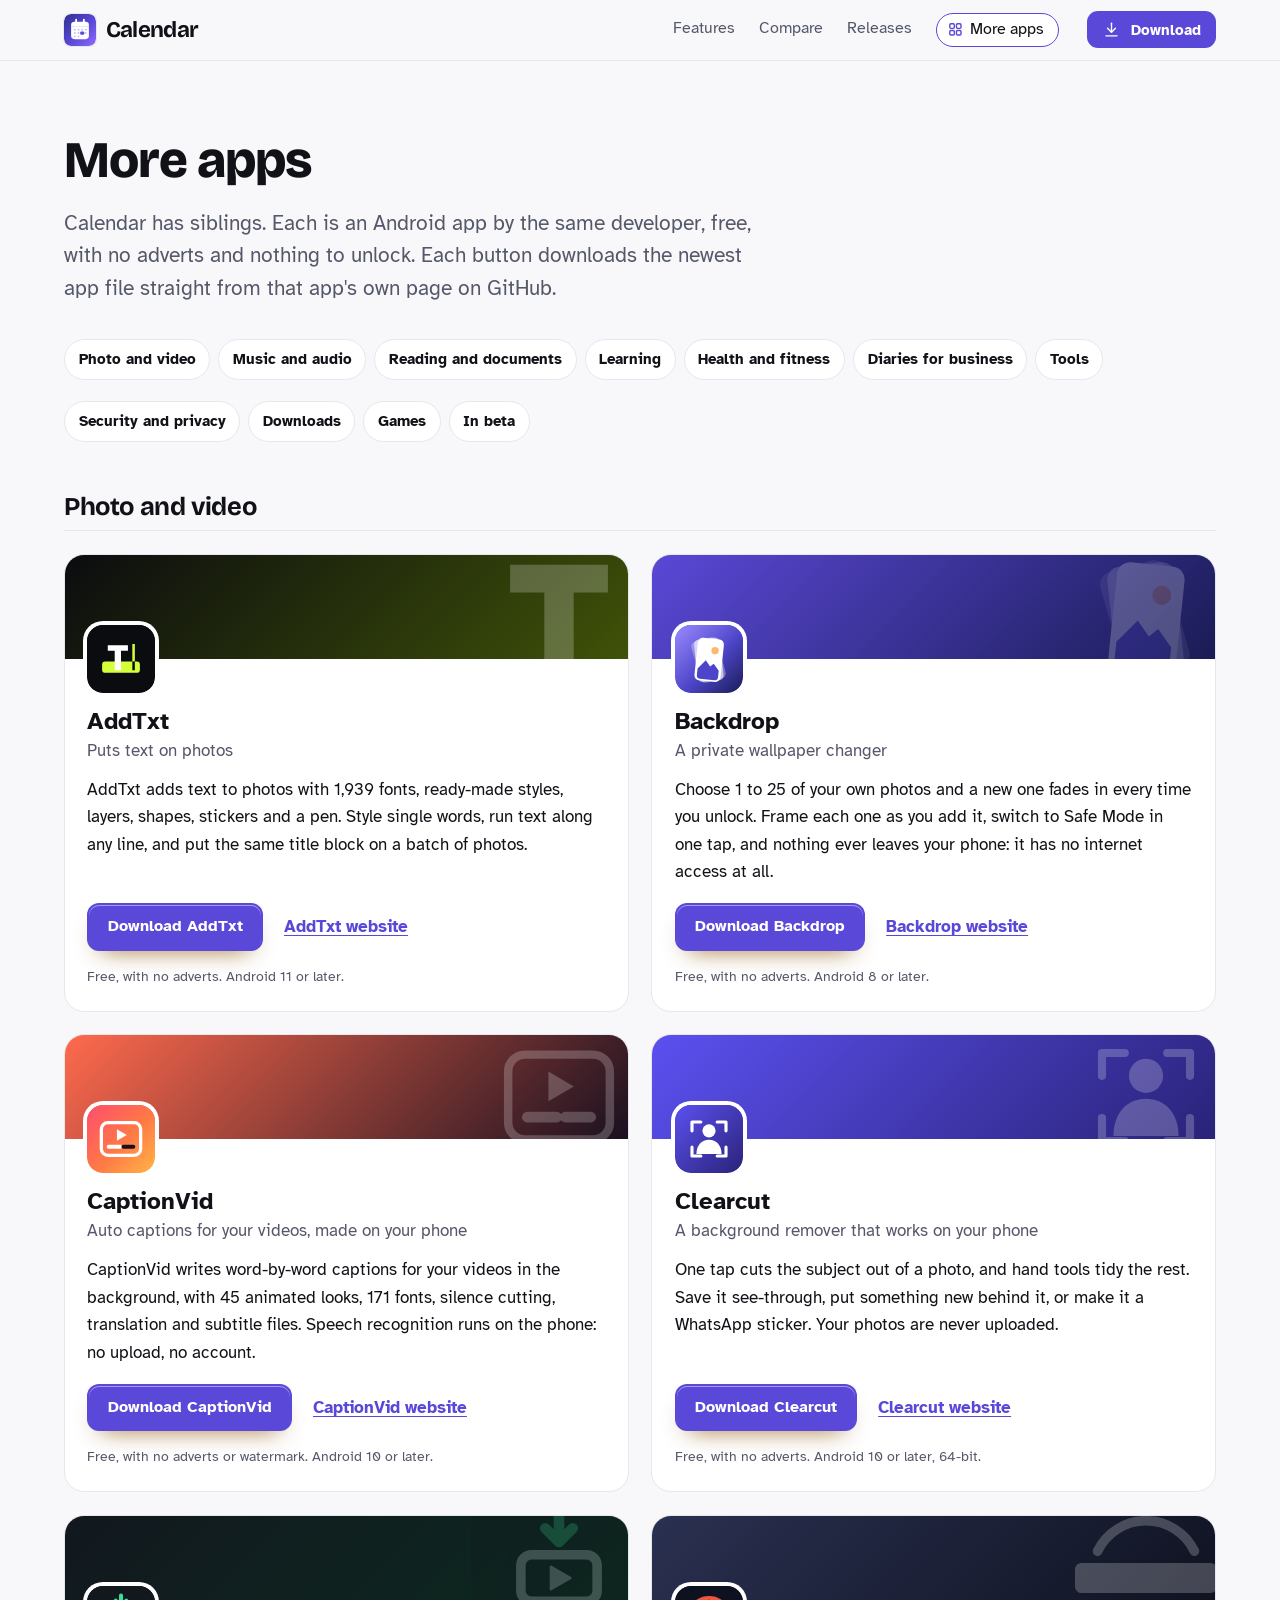
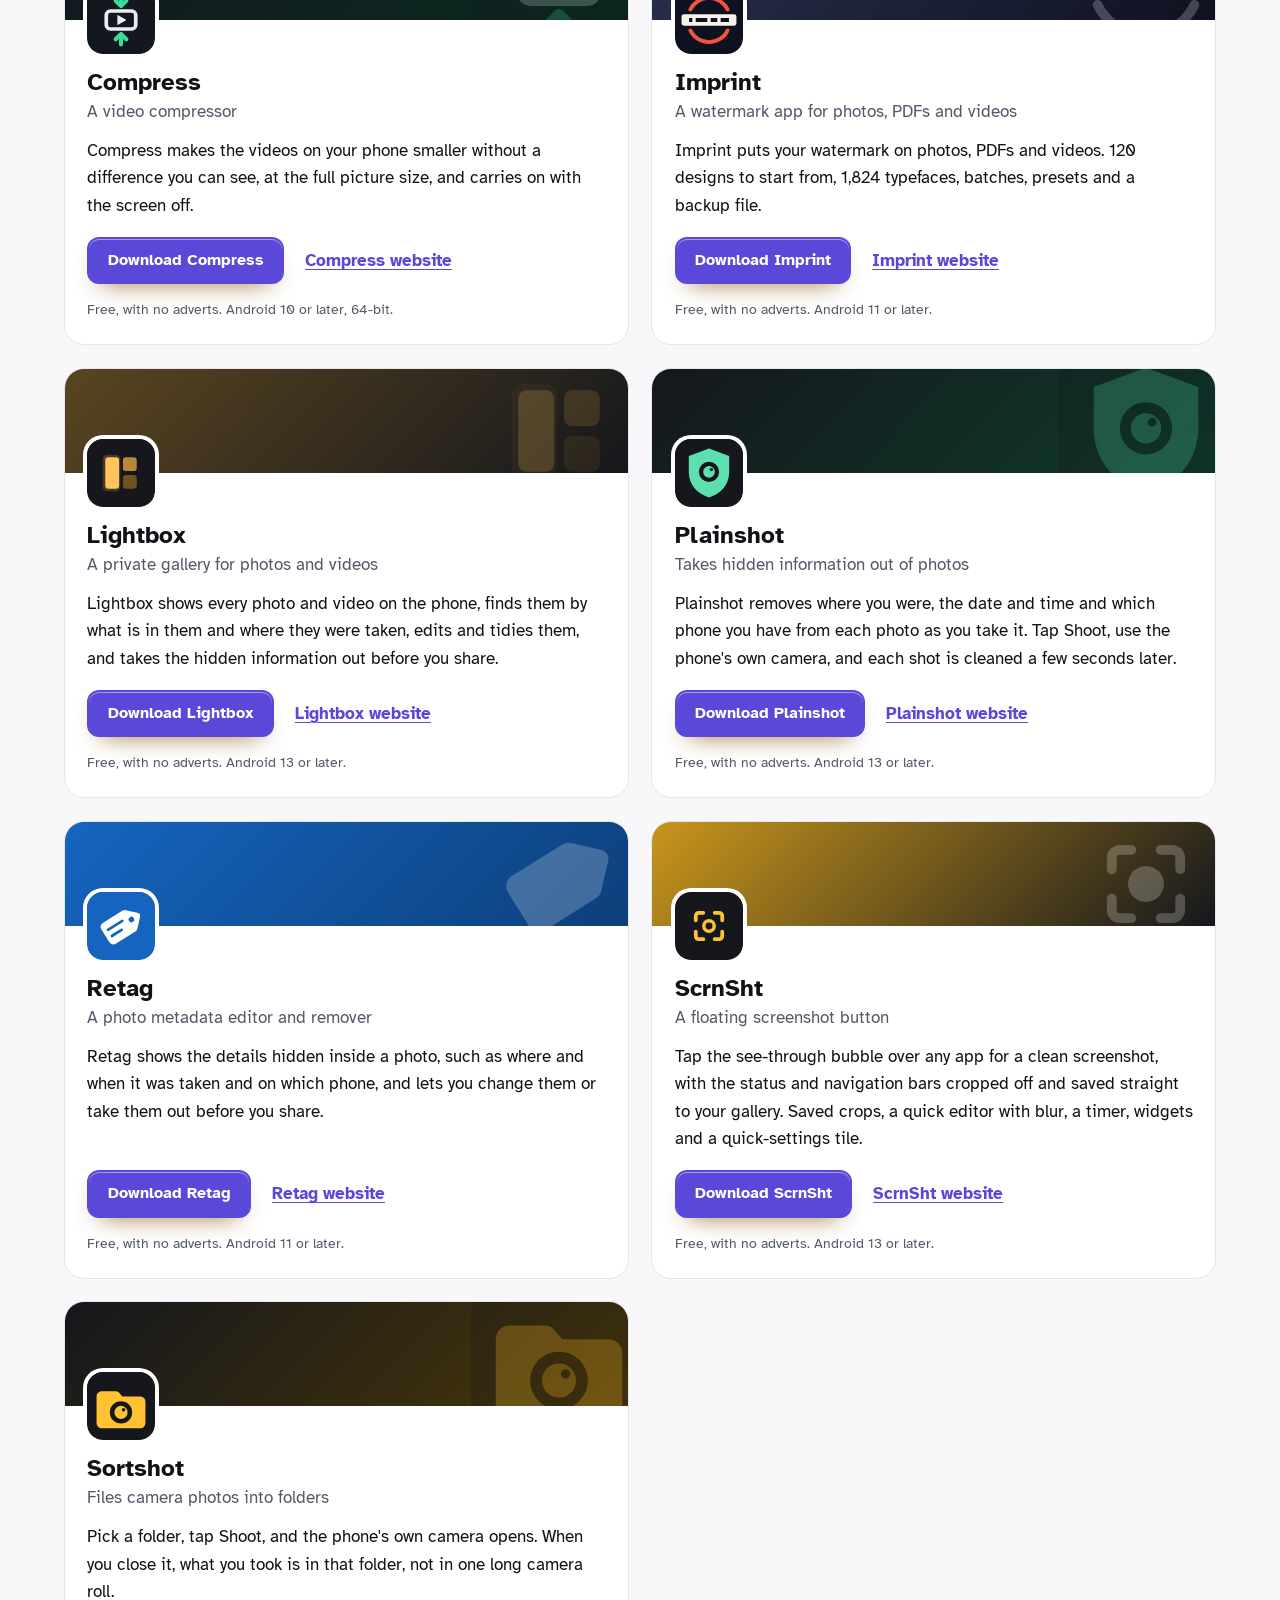
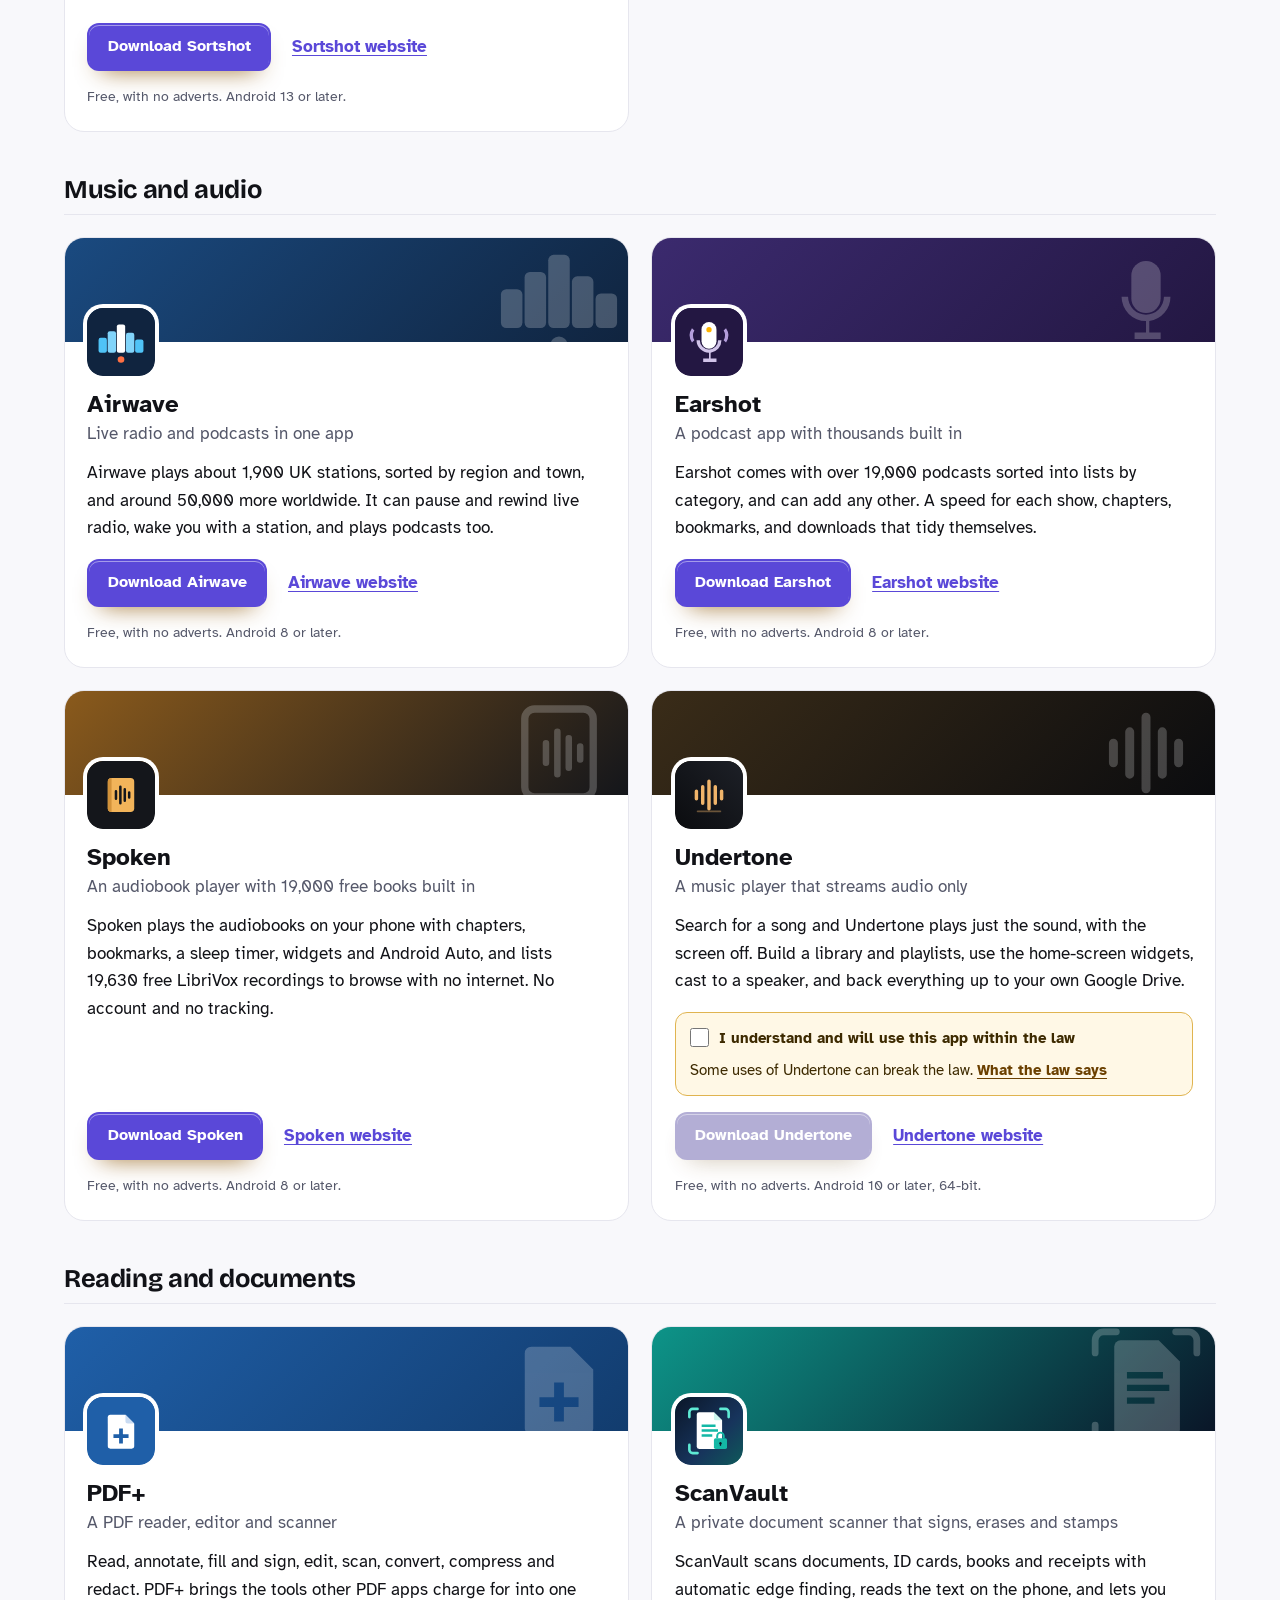
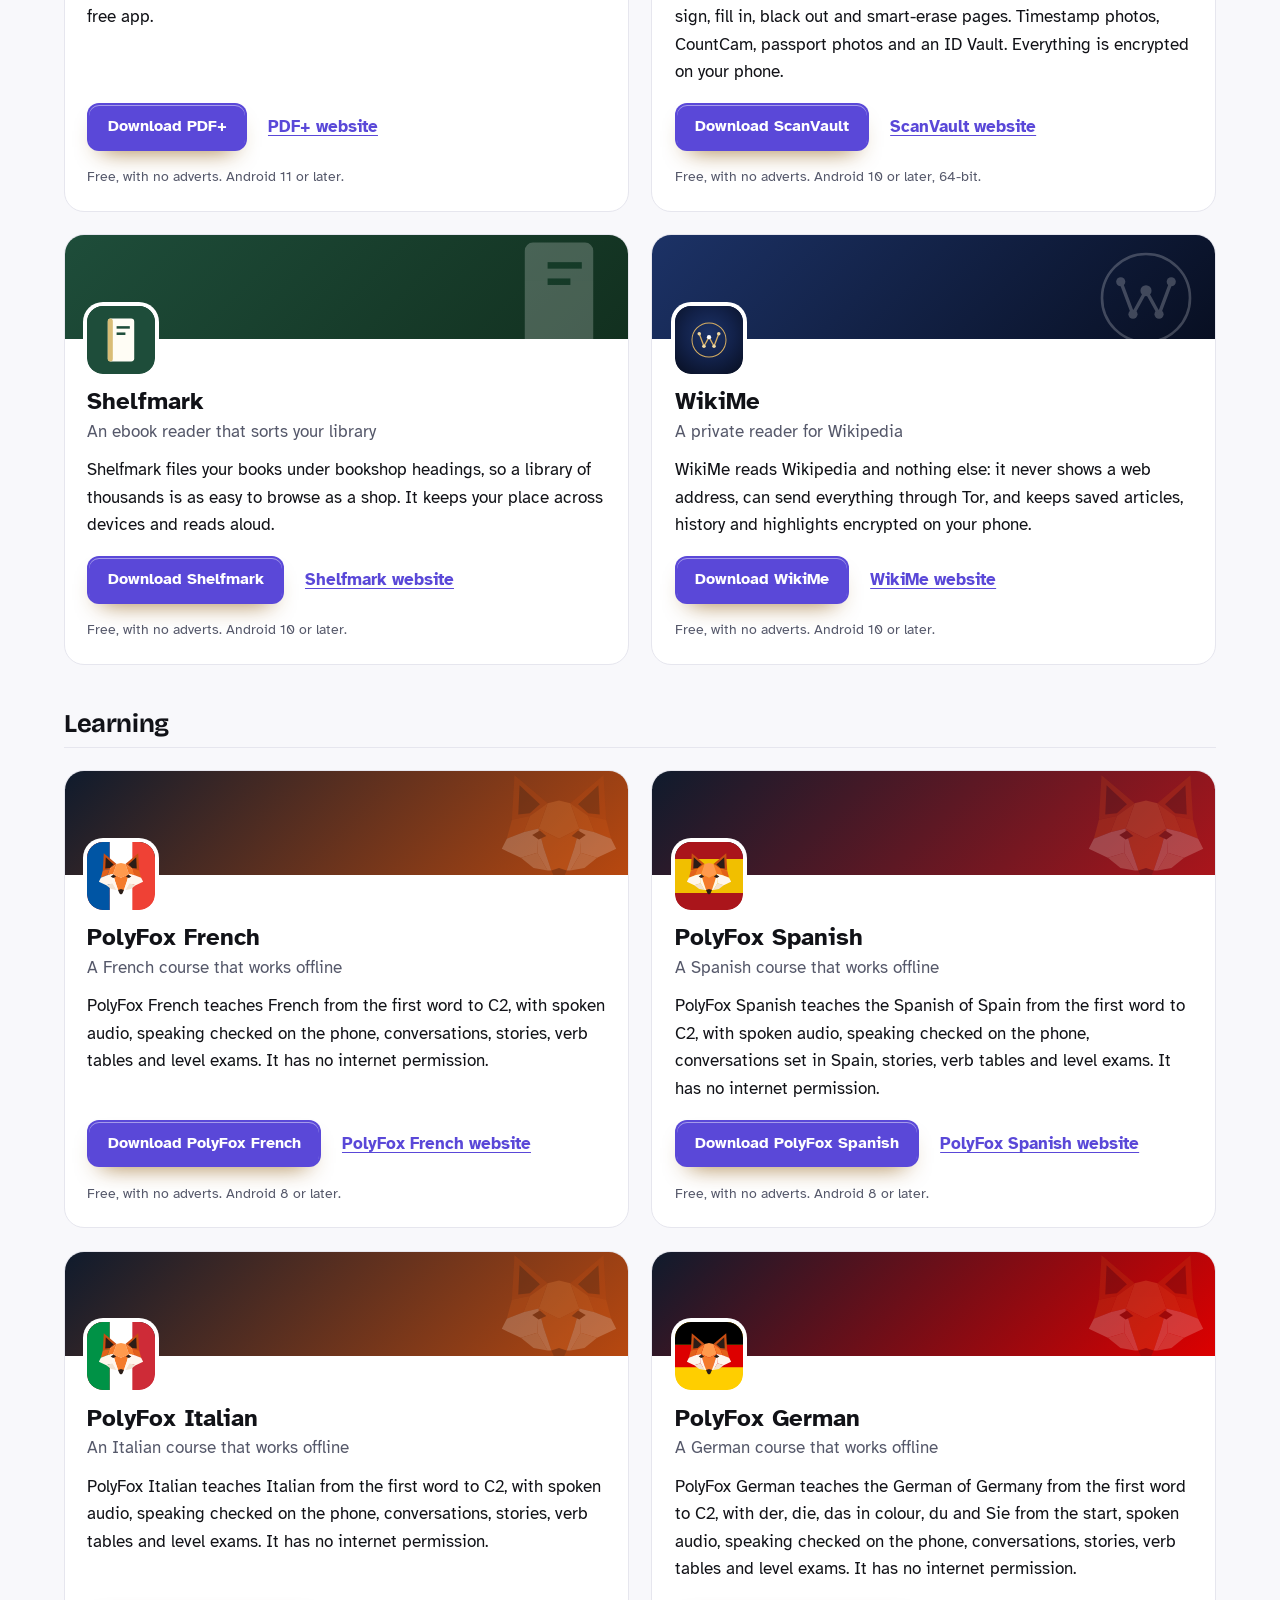
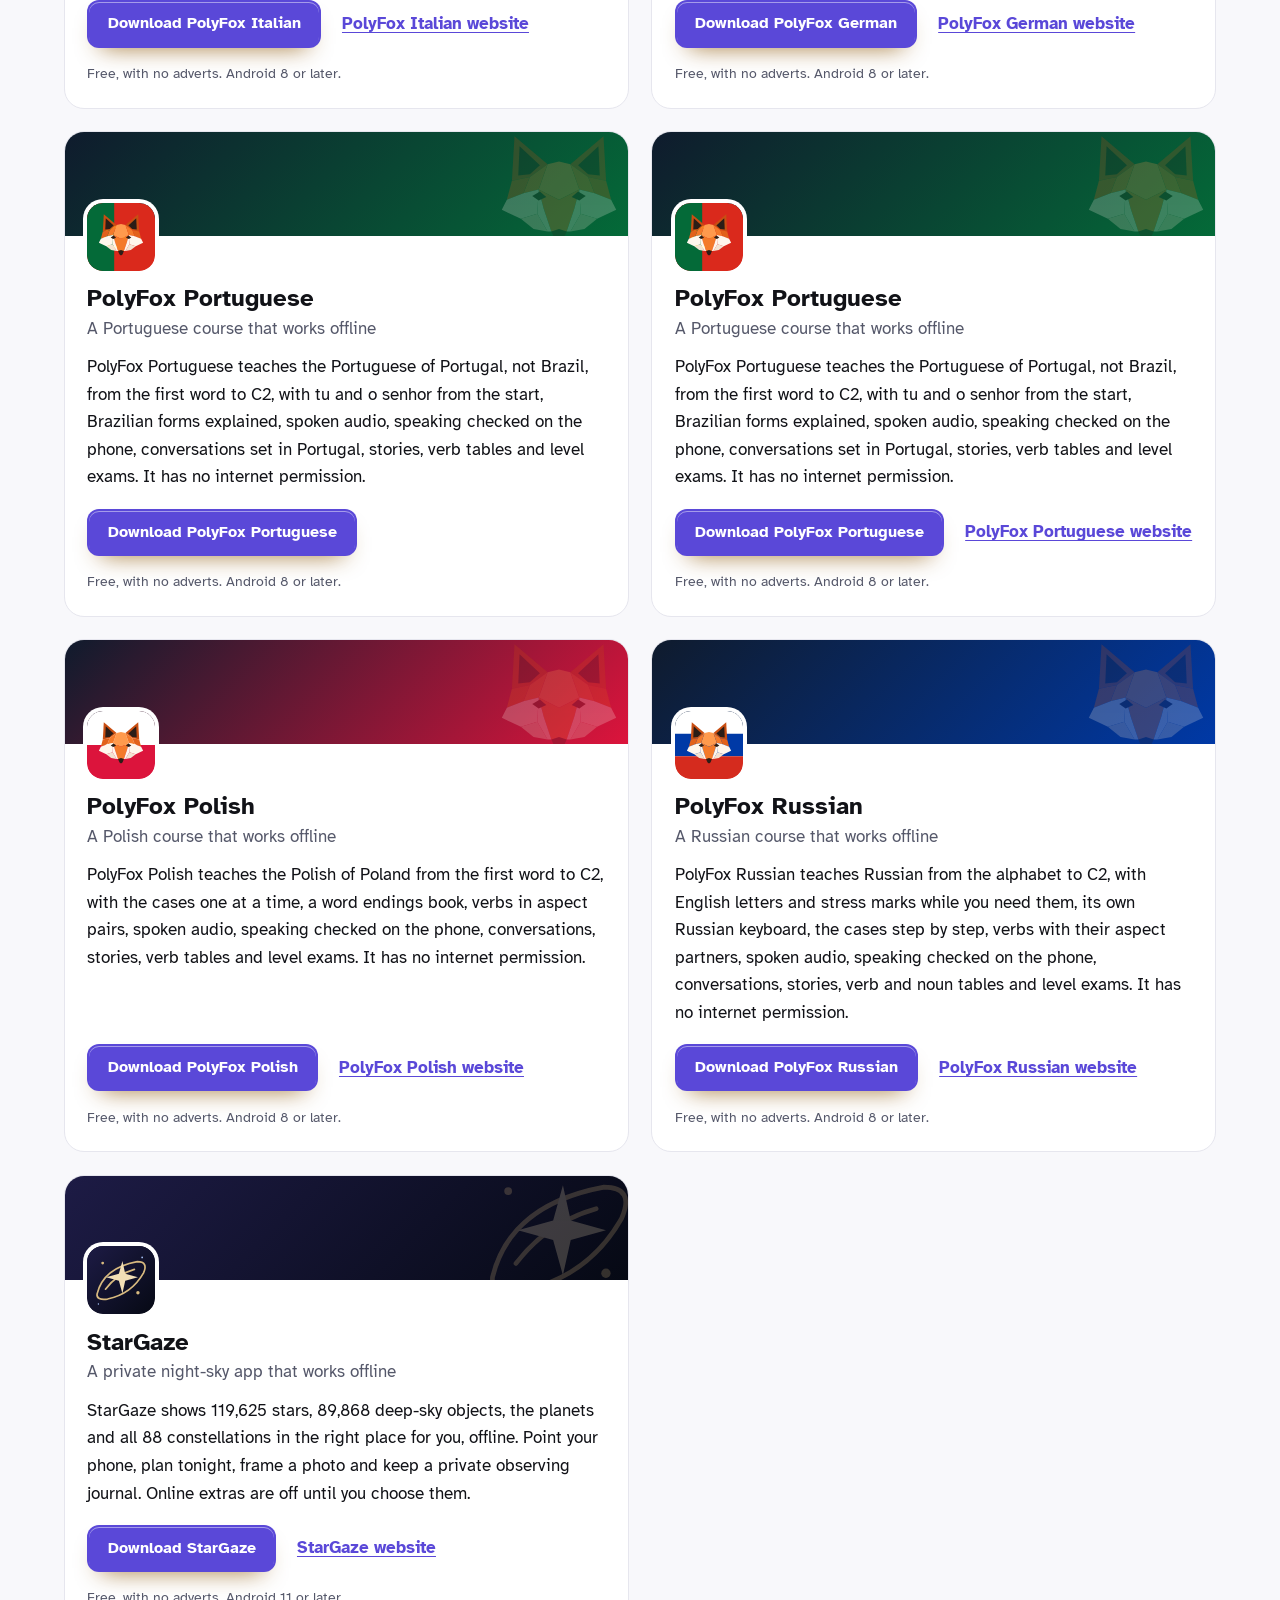
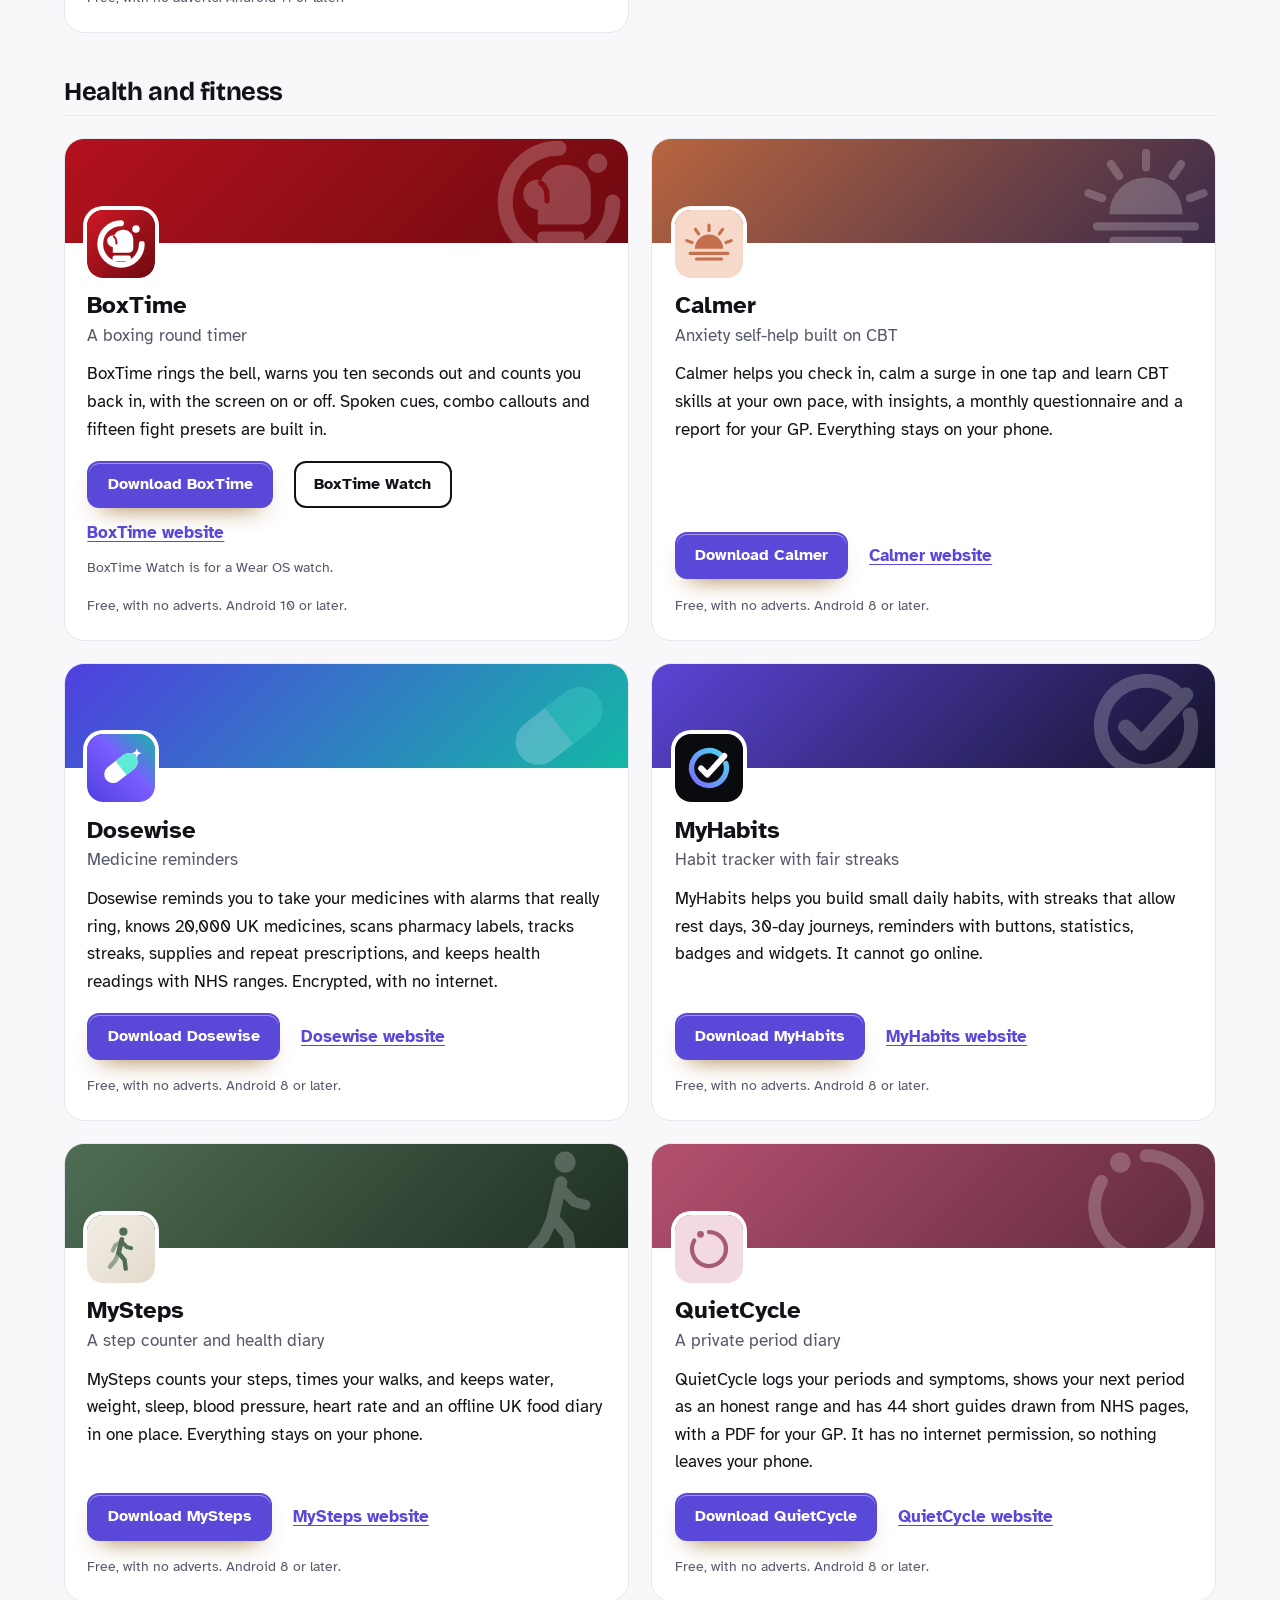
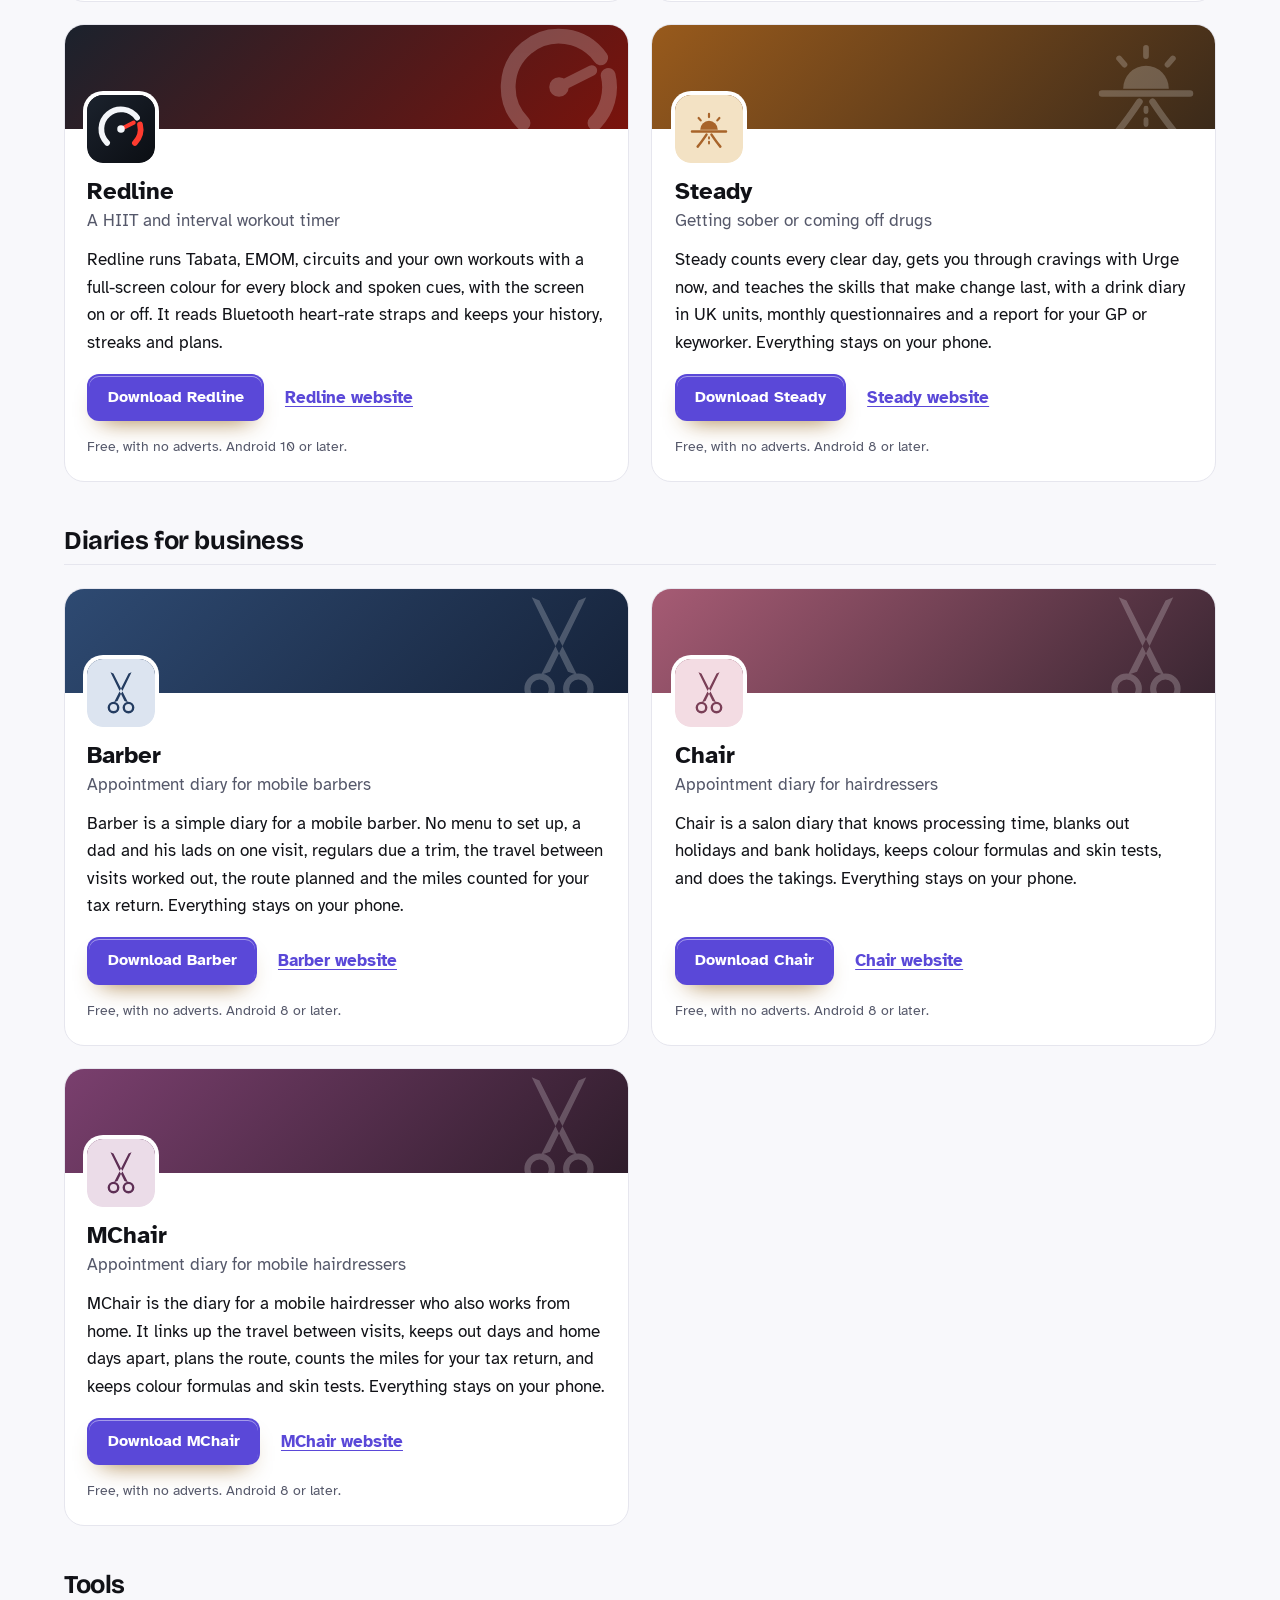
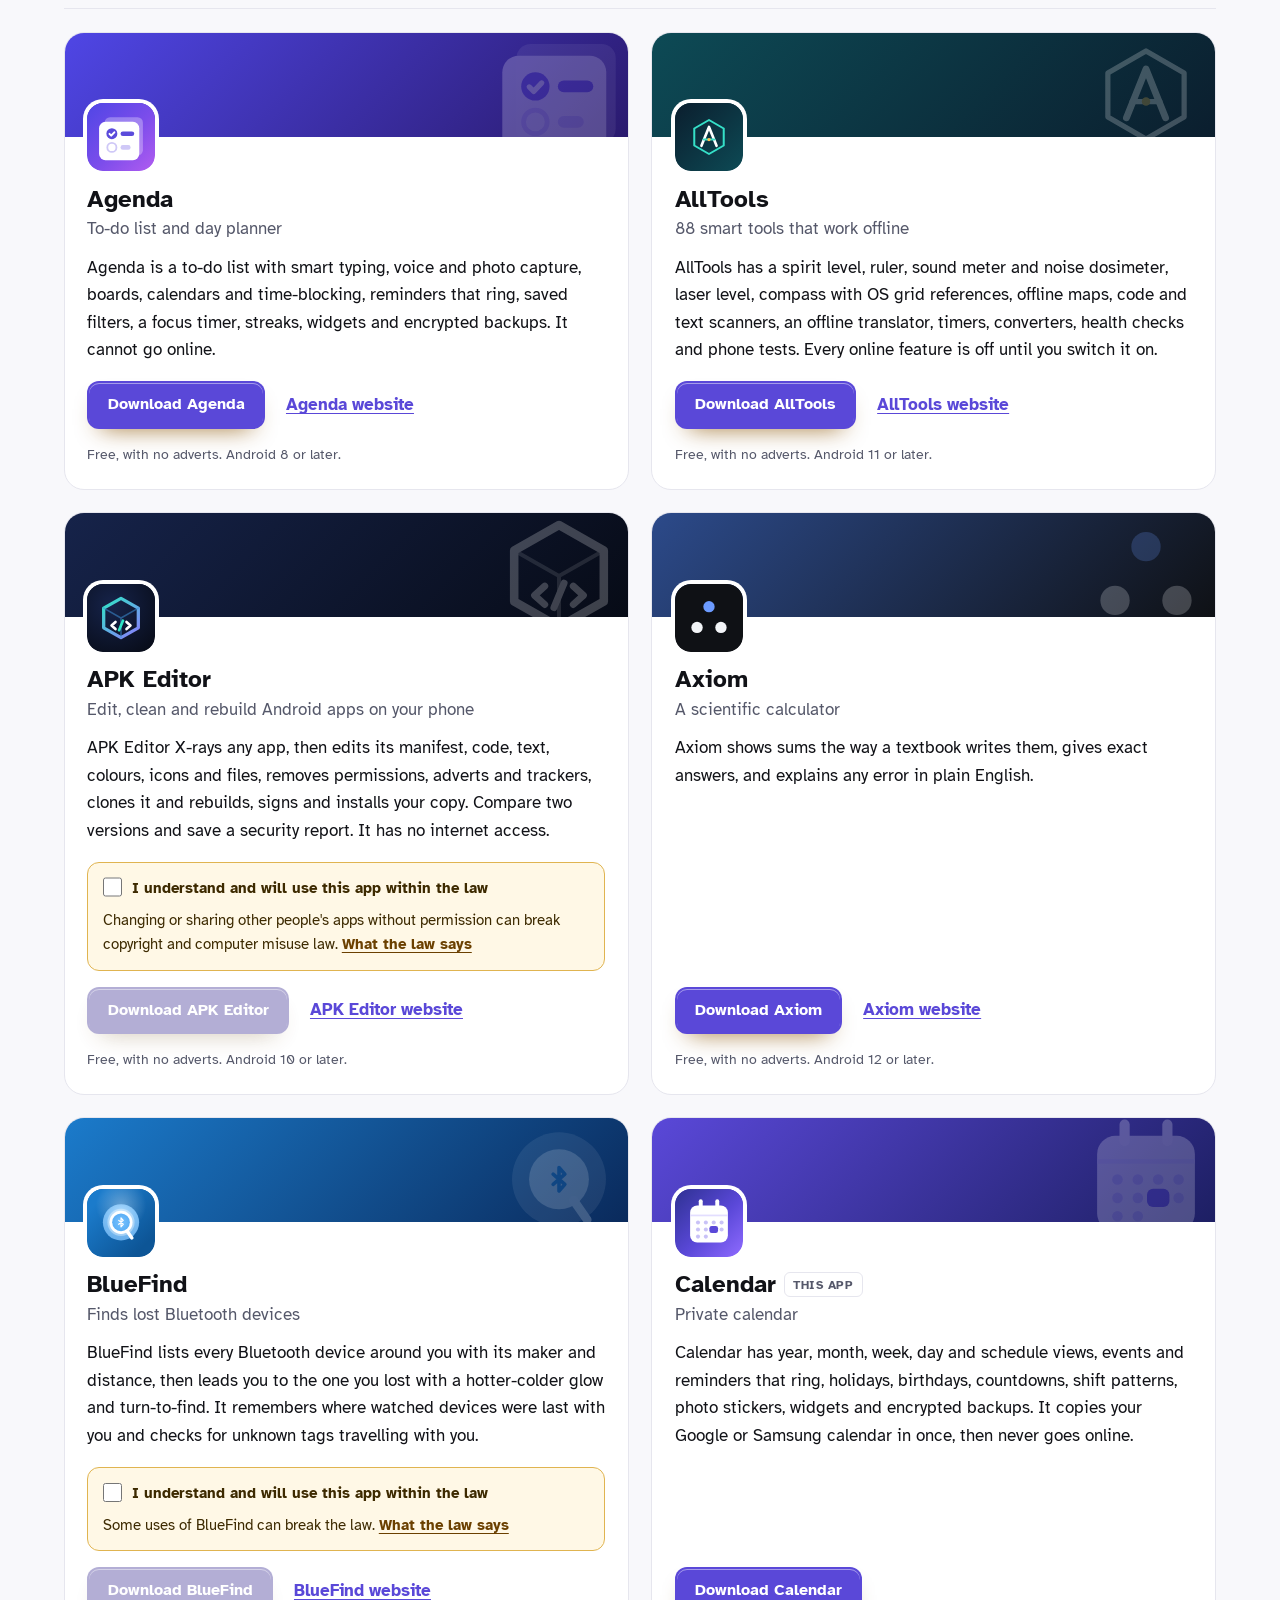
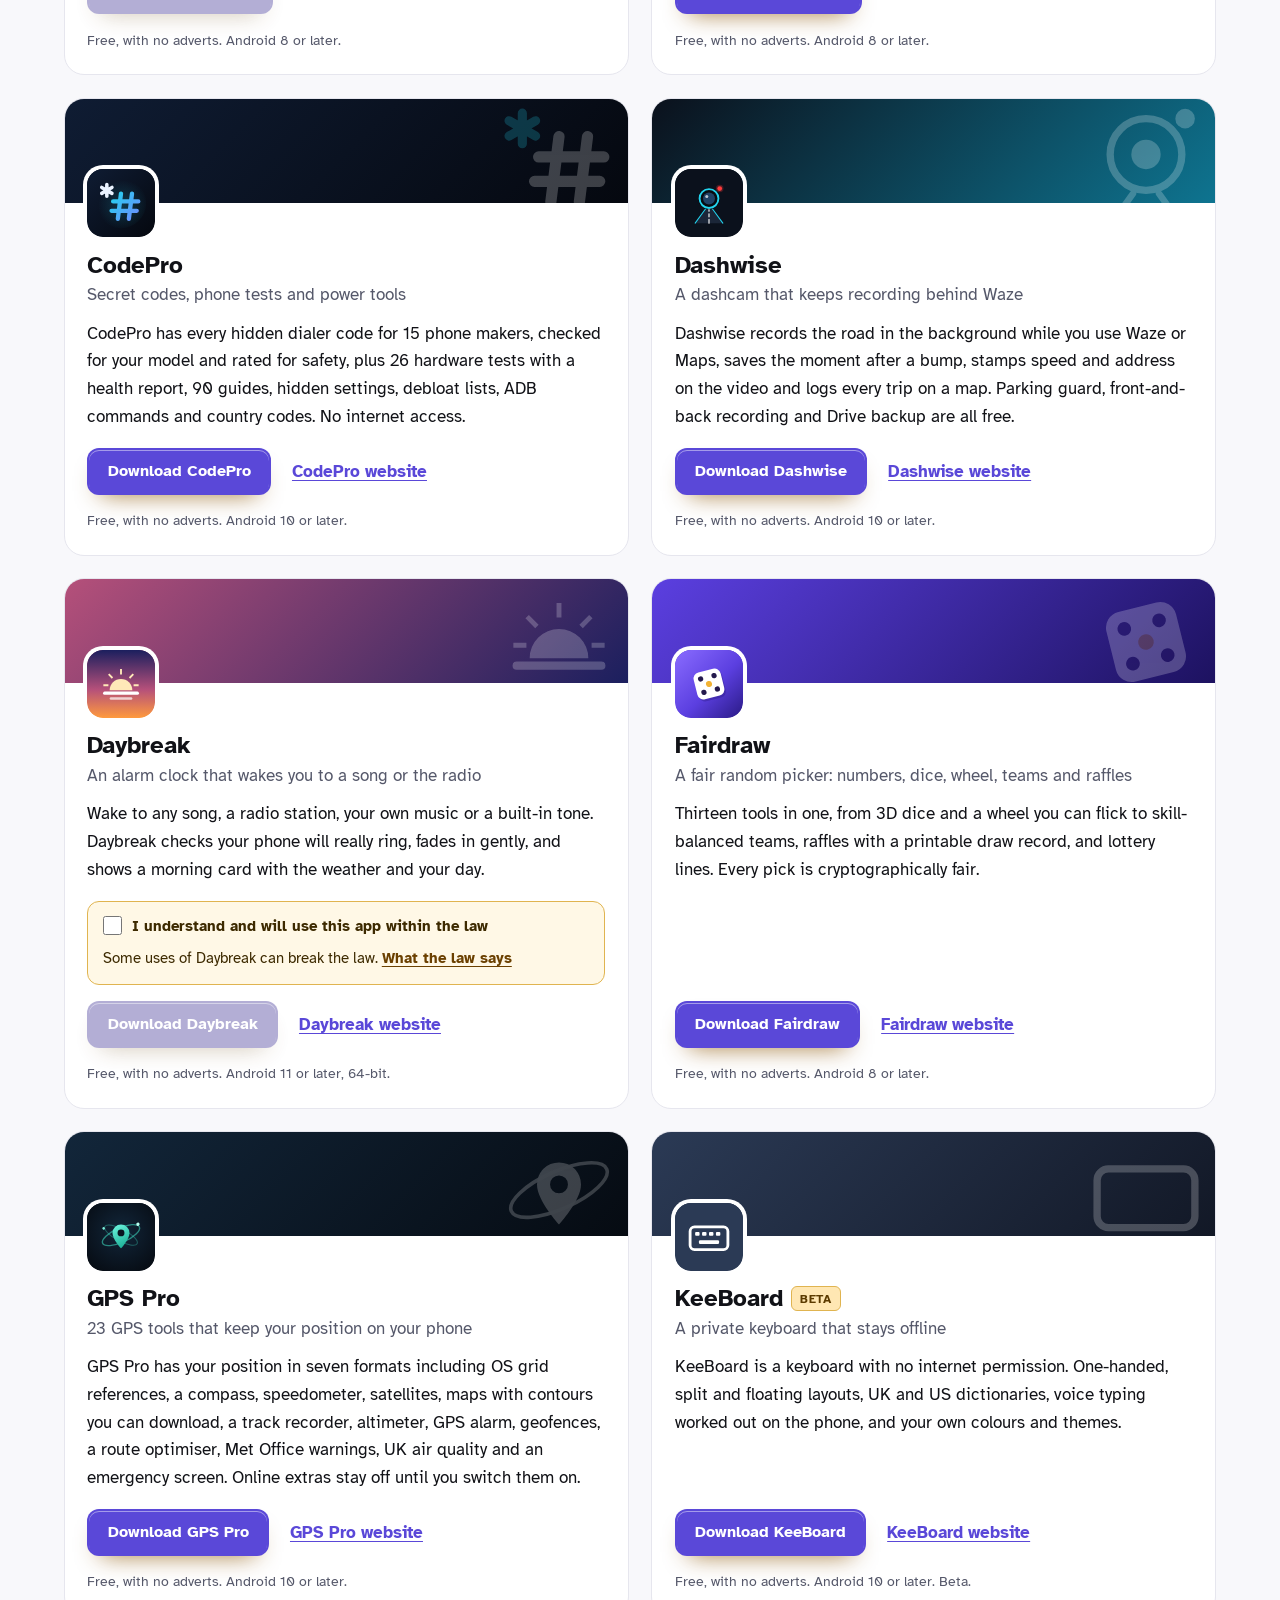
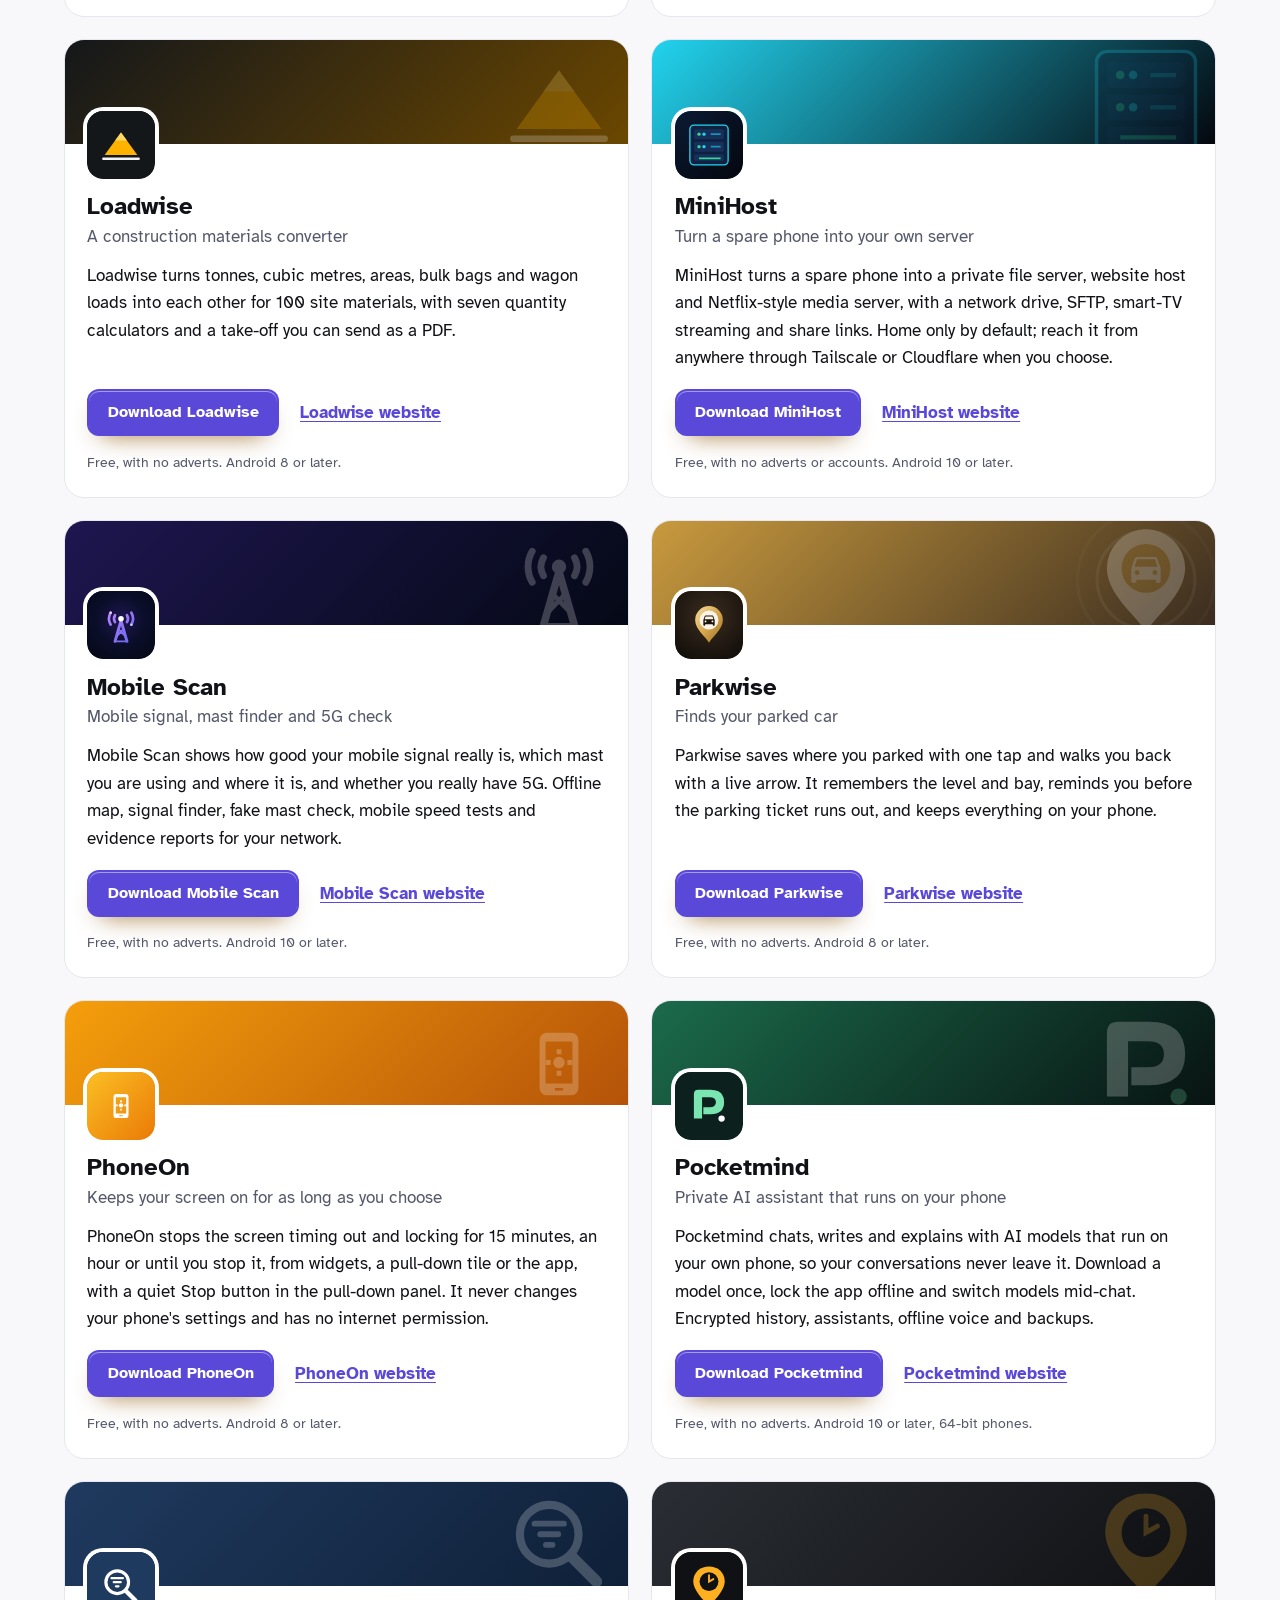
==== commit 518ce53b: "More apps: add PolyFox Portuguese" ====
--- a/more-apps.html
+++ b/more-apps.html
@@ -4,7 +4,7 @@
 <meta charset="utf-8">
 <meta name="viewport" content="width=device-width, initial-scale=1">
 <title>More free Android apps from the maker of Calendar</title>
-<meta name="description" content="All 95 free Android apps from the maker of Calendar, in one list by category, each with its download and a link to its website.">
+<meta name="description" content="All 96 free Android apps from the maker of Calendar, in one list by category, each with its download and a link to its website.">
 <meta name="author" content="Jonathan Jackson">
 <link rel="canonical" href="https://customgpter.github.io/calendar/more-apps.html">
 <meta name="theme-color" content="#f8f8fb" media="(prefers-color-scheme: light)">
@@ -12,7 +12,7 @@
 <meta property="og:type" content="website">
 <meta property="og:site_name" content="Calendar">
 <meta property="og:title" content="More free Android apps from the maker of Calendar">
-<meta property="og:description" content="All 95 free Android apps from the maker of Calendar, in one list by category, each with its download and a link to its website.">
+<meta property="og:description" content="All 96 free Android apps from the maker of Calendar, in one list by category, each with its download and a link to its website.">
 <meta property="og:url" content="https://customgpter.github.io/calendar/more-apps.html">
 <meta property="og:image" content="https://customgpter.github.io/calendar/assets/og.png">
 <meta property="og:image:width" content="1200">
@@ -26,7 +26,7 @@
 <link rel="preload" href="./assets/fonts/atkinson-hyperlegible-latin-400-normal.woff2" as="font" type="font/woff2" crossorigin>
 <link rel="stylesheet" href="./assets/site.css?v=1">
 <link rel="stylesheet" href="./assets/house.css?v=1">
-<script type="application/ld+json">{"@context":"https://schema.org","@type":"ItemList","name":"Apps from the maker of Calendar","url":"https://customgpter.github.io/calendar/more-apps.html","itemListElement":[{"@type":"ListItem","position":1,"name":"AddTxt","url":"https://customgpter.github.io/addtxt/"},{"@type":"ListItem","position":2,"name":"Backdrop","url":"https://customgpter.github.io/backdrop/"},{"@type":"ListItem","position":3,"name":"CaptionVid","url":"https://customgpter.github.io/captionvid/"},{"@type":"ListItem","position":4,"name":"Clearcut","url":"https://customgpter.github.io/clearcut/"},{"@type":"ListItem","position":5,"name":"Compress","url":"https://customgpter.github.io/compress/"},{"@type":"ListItem","position":6,"name":"Imprint","url":"https://customgpter.github.io/imprint/"},{"@type":"ListItem","position":7,"name":"Lightbox","url":"https://customgpter.github.io/lightbox/"},{"@type":"ListItem","position":8,"name":"Plainshot","url":"https://customgpter.github.io/plainshot/"},{"@type":"ListItem","position":9,"name":"Retag","url":"https://customgpter.github.io/retag/"},{"@type":"ListItem","position":10,"name":"ScrnSht","url":"https://customgpter.github.io/scrnsht/"},{"@type":"ListItem","position":11,"name":"Sortshot","url":"https://customgpter.github.io/sortshot/"},{"@type":"ListItem","position":12,"name":"Airwave","url":"https://customgpter.github.io/airwave/"},{"@type":"ListItem","position":13,"name":"Earshot","url":"https://customgpter.github.io/earshot/"},{"@type":"ListItem","position":14,"name":"Spoken","url":"https://customgpter.github.io/spoken/"},{"@type":"ListItem","position":15,"name":"Undertone","url":"https://customgpter.github.io/undertone/"},{"@type":"ListItem","position":16,"name":"PDF+","url":"https://customgpter.github.io/pdfplus/"},{"@type":"ListItem","position":17,"name":"ScanVault","url":"https://customgpter.github.io/scanvault/"},{"@type":"ListItem","position":18,"name":"Shelfmark","url":"https://customgpter.github.io/shelfmark/"},{"@type":"ListItem","position":19,"name":"WikiMe","url":"https://customgpter.github.io/wikime/"},{"@type":"ListItem","position":20,"name":"PolyFox French","url":"https://customgpter.github.io/polyfox/"},{"@type":"ListItem","position":21,"name":"PolyFox German","url":"https://customgpter.github.io/polyfox-german/"},{"@type":"ListItem","position":22,"name":"PolyFox Polish","url":"https://customgpter.github.io/polyfox-polish/"},{"@type":"ListItem","position":23,"name":"PolyFox Russian","url":"https://customgpter.github.io/polyfox-russian/"},{"@type":"ListItem","position":24,"name":"StarGaze","url":"https://customgpter.github.io/stargaze/"},{"@type":"ListItem","position":25,"name":"BoxTime","url":"https://customgpter.github.io/boxtime/"},{"@type":"ListItem","position":26,"name":"Calmer","url":"https://customgpter.github.io/calmer/"},{"@type":"ListItem","position":27,"name":"Dosewise","url":"https://customgpter.github.io/dosewise/"},{"@type":"ListItem","position":28,"name":"MyHabits","url":"https://customgpter.github.io/myhabits/"},{"@type":"ListItem","position":29,"name":"MySteps","url":"https://customgpter.github.io/mysteps/"},{"@type":"ListItem","position":30,"name":"QuietCycle","url":"https://customgpter.github.io/quietcycle/"},{"@type":"ListItem","position":31,"name":"Redline","url":"https://customgpter.github.io/redline/"},{"@type":"ListItem","position":32,"name":"Steady","url":"https://customgpter.github.io/steady/"},{"@type":"ListItem","position":33,"name":"Barber","url":"https://customgpter.github.io/barber/"},{"@type":"ListItem","position":34,"name":"Chair","url":"https://customgpter.github.io/chair/"},{"@type":"ListItem","position":35,"name":"MChair","url":"https://customgpter.github.io/mchair/"},{"@type":"ListItem","position":36,"name":"Agenda","url":"https://customgpter.github.io/agenda/"},{"@type":"ListItem","position":37,"name":"AllTools","url":"https://customgpter.github.io/alltools/"},{"@type":"ListItem","position":38,"name":"APK Editor","url":"https://customgpter.github.io/apkeditor/"},{"@type":"ListItem","position":39,"name":"Axiom","url":"https://customgpter.github.io/axiom/"},{"@type":"ListItem","position":40,"name":"BlueFind","url":"https://customgpter.github.io/bluefind/"},{"@type":"ListItem","position":41,"name":"Calendar","url":"https://customgpter.github.io/calendar/"},{"@type":"ListItem","position":42,"name":"CodePro","url":"https://customgpter.github.io/codepro/"},{"@type":"ListItem","position":43,"name":"Dashwise","url":"https://customgpter.github.io/dashwise/"},{"@type":"ListItem","position":44,"name":"Daybreak","url":"https://customgpter.github.io/daybreak/"},{"@type":"ListItem","position":45,"name":"Fairdraw","url":"https://customgpter.github.io/fairdraw/"},{"@type":"ListItem","position":46,"name":"GPS Pro","url":"https://customgpter.github.io/gpspro/"},{"@type":"ListItem","position":47,"name":"KeeBoard","url":"https://customgpter.github.io/keeboard/"},{"@type":"ListItem","position":48,"name":"Loadwise","url":"https://customgpter.github.io/loadwise/"},{"@type":"ListItem","position":49,"name":"MiniHost","url":"https://customgpter.github.io/minihost/"},{"@type":"ListItem","position":50,"name":"Mobile Scan","url":"https://customgpter.github.io/mobilescan/"},{"@type":"ListItem","position":51,"name":"Parkwise","url":"https://customgpter.github.io/parkwise/"},{"@type":"ListItem","position":52,"name":"Pocketmind","url":"https://customgpter.github.io/pocketmind/"},{"@type":"ListItem","position":53,"name":"Refine","url":"https://customgpter.github.io/refine/"},{"@type":"ListItem","position":54,"name":"Shiftwise","url":"https://customgpter.github.io/shiftwise/"},{"@type":"ListItem","position":55,"name":"SimpleCalc","url":"https://customgpter.github.io/simplecalc/"},{"@type":"ListItem","position":56,"name":"Skyline","url":"https://customgpter.github.io/skyline/"},{"@type":"ListItem","position":57,"name":"Slipway","url":"https://customgpter.github.io/slipway/"},{"@type":"ListItem","position":58,"name":"Tagger","url":"https://customgpter.github.io/tagger/"},{"@type":"ListItem","position":59,"name":"TotalClean","url":"https://customgpter.github.io/totalclean/"},{"@type":"ListItem","position":60,"name":"TVLink","url":"https://customgpter.github.io/tvlink/"},{"@type":"ListItem","position":61,"name":"Unbox","url":"https://customgpter.github.io/unbox/"},{"@type":"ListItem","position":62,"name":"WhatsKeep","url":"https://customgpter.github.io/whatskeep/"},{"@type":"ListItem","position":63,"name":"WiFi Scan","url":"https://customgpter.github.io/wifiscan/"},{"@type":"ListItem","position":64,"name":"Auditly","url":"https://customgpter.github.io/auditly/"},{"@type":"ListItem","position":65,"name":"Backchannel","url":"https://customgpter.github.io/backchannel/"},{"@type":"ListItem","position":66,"name":"ENotes","url":"https://customgpter.github.io/enotes/"},{"@type":"ListItem","position":67,"name":"FindMe","url":"https://customgpter.github.io/findme/"},{"@type":"ListItem","position":68,"name":"iLock","url":"https://customgpter.github.io/ilock/"},{"@type":"ListItem","position":69,"name":"ImSafe","url":"https://customgpter.github.io/imsafe/"},{"@type":"ListItem","position":70,"name":"IShred","url":"https://customgpter.github.io/ishred/"},{"@type":"ListItem","position":71,"name":"LockBox","url":"https://customgpter.github.io/lockbox/"},{"@type":"ListItem","position":72,"name":"PassVault","url":"https://customgpter.github.io/passvault/"},{"@type":"ListItem","position":73,"name":"SpyFind","url":"https://customgpter.github.io/spyfind/"},{"@type":"ListItem","position":74,"name":"TextWipe","url":"https://customgpter.github.io/textwipe/"},{"@type":"ListItem","position":75,"name":"Tracewire","url":"https://customgpter.github.io/tracewire/"},{"@type":"ListItem","position":76,"name":"Vigil","url":"https://customgpter.github.io/vigil/"},{"@type":"ListItem","position":77,"name":"Grab","url":"https://customgpter.github.io/grab/"},{"@type":"ListItem","position":78,"name":"Swarm","url":"https://customgpter.github.io/swarm/"},{"@type":"ListItem","position":79,"name":"Plane Games","url":"https://customgpter.github.io/plane-games/"},{"@type":"ListItem","position":80,"name":"Ninefold","url":"https://customgpter.github.io/ninefold/"},{"@type":"ListItem","position":81,"name":"Cubewise","url":"https://customgpter.github.io/cubewise/"},{"@type":"ListItem","position":82,"name":"Tilewise","url":"https://customgpter.github.io/tilewise/"},{"@type":"ListItem","position":83,"name":"Letterwise","url":"https://customgpter.github.io/letterwise/"},{"@type":"ListItem","position":84,"name":"Kingside","url":"https://customgpter.github.io/kingside/"},{"@type":"ListItem","position":85,"name":"Deckhand","url":"https://customgpter.github.io/deckhand/"},{"@type":"ListItem","position":86,"name":"SNESForge","url":"https://customgpter.github.io/snesforge/"},{"@type":"ListItem","position":87,"name":"Fame Boy","url":"https://customgpter.github.io/fameboy/"},{"@type":"ListItem","position":88,"name":"PSPPro","url":"https://customgpter.github.io/psppro/"},{"@type":"ListItem","position":89,"name":"MegaGen","url":"https://customgpter.github.io/megagen/"},{"@type":"ListItem","position":90,"name":"QVR","url":"https://customgpter.github.io/qvr/"},{"@type":"ListItem","position":91,"name":"QVR Watch","url":"https://customgpter.github.io/qvr-watch/"},{"@type":"ListItem","position":92,"name":"QVRLite","url":"https://customgpter.github.io/qvrlite/"},{"@type":"ListItem","position":93,"name":"Onionz","url":"https://customgpter.github.io/onionz/"},{"@type":"ListItem","position":94,"name":"OnionzWeb","url":"https://customgpter.github.io/onionzweb/"}]}</script>
+<script type="application/ld+json">{"@context":"https://schema.org","@type":"ItemList","name":"Apps from the maker of Calendar","url":"https://customgpter.github.io/calendar/more-apps.html","itemListElement":[{"@type":"ListItem","position":1,"name":"AddTxt","url":"https://customgpter.github.io/addtxt/"},{"@type":"ListItem","position":2,"name":"Backdrop","url":"https://customgpter.github.io/backdrop/"},{"@type":"ListItem","position":3,"name":"CaptionVid","url":"https://customgpter.github.io/captionvid/"},{"@type":"ListItem","position":4,"name":"Clearcut","url":"https://customgpter.github.io/clearcut/"},{"@type":"ListItem","position":5,"name":"Compress","url":"https://customgpter.github.io/compress/"},{"@type":"ListItem","position":6,"name":"Imprint","url":"https://customgpter.github.io/imprint/"},{"@type":"ListItem","position":7,"name":"Lightbox","url":"https://customgpter.github.io/lightbox/"},{"@type":"ListItem","position":8,"name":"Plainshot","url":"https://customgpter.github.io/plainshot/"},{"@type":"ListItem","position":9,"name":"Retag","url":"https://customgpter.github.io/retag/"},{"@type":"ListItem","position":10,"name":"ScrnSht","url":"https://customgpter.github.io/scrnsht/"},{"@type":"ListItem","position":11,"name":"Sortshot","url":"https://customgpter.github.io/sortshot/"},{"@type":"ListItem","position":12,"name":"Airwave","url":"https://customgpter.github.io/airwave/"},{"@type":"ListItem","position":13,"name":"Earshot","url":"https://customgpter.github.io/earshot/"},{"@type":"ListItem","position":14,"name":"Spoken","url":"https://customgpter.github.io/spoken/"},{"@type":"ListItem","position":15,"name":"Undertone","url":"https://customgpter.github.io/undertone/"},{"@type":"ListItem","position":16,"name":"PDF+","url":"https://customgpter.github.io/pdfplus/"},{"@type":"ListItem","position":17,"name":"ScanVault","url":"https://customgpter.github.io/scanvault/"},{"@type":"ListItem","position":18,"name":"Shelfmark","url":"https://customgpter.github.io/shelfmark/"},{"@type":"ListItem","position":19,"name":"WikiMe","url":"https://customgpter.github.io/wikime/"},{"@type":"ListItem","position":20,"name":"PolyFox French","url":"https://customgpter.github.io/polyfox/"},{"@type":"ListItem","position":21,"name":"PolyFox German","url":"https://customgpter.github.io/polyfox-german/"},{"@type":"ListItem","position":22,"name":"PolyFox Portuguese","url":"https://customgpter.github.io/polyfox-portuguese/"},{"@type":"ListItem","position":23,"name":"PolyFox Polish","url":"https://customgpter.github.io/polyfox-polish/"},{"@type":"ListItem","position":24,"name":"PolyFox Russian","url":"https://customgpter.github.io/polyfox-russian/"},{"@type":"ListItem","position":25,"name":"StarGaze","url":"https://customgpter.github.io/stargaze/"},{"@type":"ListItem","position":26,"name":"BoxTime","url":"https://customgpter.github.io/boxtime/"},{"@type":"ListItem","position":27,"name":"Calmer","url":"https://customgpter.github.io/calmer/"},{"@type":"ListItem","position":28,"name":"Dosewise","url":"https://customgpter.github.io/dosewise/"},{"@type":"ListItem","position":29,"name":"MyHabits","url":"https://customgpter.github.io/myhabits/"},{"@type":"ListItem","position":30,"name":"MySteps","url":"https://customgpter.github.io/mysteps/"},{"@type":"ListItem","position":31,"name":"QuietCycle","url":"https://customgpter.github.io/quietcycle/"},{"@type":"ListItem","position":32,"name":"Redline","url":"https://customgpter.github.io/redline/"},{"@type":"ListItem","position":33,"name":"Steady","url":"https://customgpter.github.io/steady/"},{"@type":"ListItem","position":34,"name":"Barber","url":"https://customgpter.github.io/barber/"},{"@type":"ListItem","position":35,"name":"Chair","url":"https://customgpter.github.io/chair/"},{"@type":"ListItem","position":36,"name":"MChair","url":"https://customgpter.github.io/mchair/"},{"@type":"ListItem","position":37,"name":"Agenda","url":"https://customgpter.github.io/agenda/"},{"@type":"ListItem","position":38,"name":"AllTools","url":"https://customgpter.github.io/alltools/"},{"@type":"ListItem","position":39,"name":"APK Editor","url":"https://customgpter.github.io/apkeditor/"},{"@type":"ListItem","position":40,"name":"Axiom","url":"https://customgpter.github.io/axiom/"},{"@type":"ListItem","position":41,"name":"BlueFind","url":"https://customgpter.github.io/bluefind/"},{"@type":"ListItem","position":42,"name":"Calendar","url":"https://customgpter.github.io/calendar/"},{"@type":"ListItem","position":43,"name":"CodePro","url":"https://customgpter.github.io/codepro/"},{"@type":"ListItem","position":44,"name":"Dashwise","url":"https://customgpter.github.io/dashwise/"},{"@type":"ListItem","position":45,"name":"Daybreak","url":"https://customgpter.github.io/daybreak/"},{"@type":"ListItem","position":46,"name":"Fairdraw","url":"https://customgpter.github.io/fairdraw/"},{"@type":"ListItem","position":47,"name":"GPS Pro","url":"https://customgpter.github.io/gpspro/"},{"@type":"ListItem","position":48,"name":"KeeBoard","url":"https://customgpter.github.io/keeboard/"},{"@type":"ListItem","position":49,"name":"Loadwise","url":"https://customgpter.github.io/loadwise/"},{"@type":"ListItem","position":50,"name":"MiniHost","url":"https://customgpter.github.io/minihost/"},{"@type":"ListItem","position":51,"name":"Mobile Scan","url":"https://customgpter.github.io/mobilescan/"},{"@type":"ListItem","position":52,"name":"Parkwise","url":"https://customgpter.github.io/parkwise/"},{"@type":"ListItem","position":53,"name":"Pocketmind","url":"https://customgpter.github.io/pocketmind/"},{"@type":"ListItem","position":54,"name":"Refine","url":"https://customgpter.github.io/refine/"},{"@type":"ListItem","position":55,"name":"Shiftwise","url":"https://customgpter.github.io/shiftwise/"},{"@type":"ListItem","position":56,"name":"SimpleCalc","url":"https://customgpter.github.io/simplecalc/"},{"@type":"ListItem","position":57,"name":"Skyline","url":"https://customgpter.github.io/skyline/"},{"@type":"ListItem","position":58,"name":"Slipway","url":"https://customgpter.github.io/slipway/"},{"@type":"ListItem","position":59,"name":"Tagger","url":"https://customgpter.github.io/tagger/"},{"@type":"ListItem","position":60,"name":"TotalClean","url":"https://customgpter.github.io/totalclean/"},{"@type":"ListItem","position":61,"name":"TVLink","url":"https://customgpter.github.io/tvlink/"},{"@type":"ListItem","position":62,"name":"Unbox","url":"https://customgpter.github.io/unbox/"},{"@type":"ListItem","position":63,"name":"WhatsKeep","url":"https://customgpter.github.io/whatskeep/"},{"@type":"ListItem","position":64,"name":"WiFi Scan","url":"https://customgpter.github.io/wifiscan/"},{"@type":"ListItem","position":65,"name":"Auditly","url":"https://customgpter.github.io/auditly/"},{"@type":"ListItem","position":66,"name":"Backchannel","url":"https://customgpter.github.io/backchannel/"},{"@type":"ListItem","position":67,"name":"ENotes","url":"https://customgpter.github.io/enotes/"},{"@type":"ListItem","position":68,"name":"FindMe","url":"https://customgpter.github.io/findme/"},{"@type":"ListItem","position":69,"name":"iLock","url":"https://customgpter.github.io/ilock/"},{"@type":"ListItem","position":70,"name":"ImSafe","url":"https://customgpter.github.io/imsafe/"},{"@type":"ListItem","position":71,"name":"IShred","url":"https://customgpter.github.io/ishred/"},{"@type":"ListItem","position":72,"name":"LockBox","url":"https://customgpter.github.io/lockbox/"},{"@type":"ListItem","position":73,"name":"PassVault","url":"https://customgpter.github.io/passvault/"},{"@type":"ListItem","position":74,"name":"SpyFind","url":"https://customgpter.github.io/spyfind/"},{"@type":"ListItem","position":75,"name":"TextWipe","url":"https://customgpter.github.io/textwipe/"},{"@type":"ListItem","position":76,"name":"Tracewire","url":"https://customgpter.github.io/tracewire/"},{"@type":"ListItem","position":77,"name":"Vigil","url":"https://customgpter.github.io/vigil/"},{"@type":"ListItem","position":78,"name":"Grab","url":"https://customgpter.github.io/grab/"},{"@type":"ListItem","position":79,"name":"Swarm","url":"https://customgpter.github.io/swarm/"},{"@type":"ListItem","position":80,"name":"Plane Games","url":"https://customgpter.github.io/plane-games/"},{"@type":"ListItem","position":81,"name":"Ninefold","url":"https://customgpter.github.io/ninefold/"},{"@type":"ListItem","position":82,"name":"Cubewise","url":"https://customgpter.github.io/cubewise/"},{"@type":"ListItem","position":83,"name":"Tilewise","url":"https://customgpter.github.io/tilewise/"},{"@type":"ListItem","position":84,"name":"Letterwise","url":"https://customgpter.github.io/letterwise/"},{"@type":"ListItem","position":85,"name":"Kingside","url":"https://customgpter.github.io/kingside/"},{"@type":"ListItem","position":86,"name":"Deckhand","url":"https://customgpter.github.io/deckhand/"},{"@type":"ListItem","position":87,"name":"SNESForge","url":"https://customgpter.github.io/snesforge/"},{"@type":"ListItem","position":88,"name":"Fame Boy","url":"https://customgpter.github.io/fameboy/"},{"@type":"ListItem","position":89,"name":"PSPPro","url":"https://customgpter.github.io/psppro/"},{"@type":"ListItem","position":90,"name":"MegaGen","url":"https://customgpter.github.io/megagen/"},{"@type":"ListItem","position":91,"name":"QVR","url":"https://customgpter.github.io/qvr/"},{"@type":"ListItem","position":92,"name":"QVR Watch","url":"https://customgpter.github.io/qvr-watch/"},{"@type":"ListItem","position":93,"name":"QVRLite","url":"https://customgpter.github.io/qvrlite/"},{"@type":"ListItem","position":94,"name":"Onionz","url":"https://customgpter.github.io/onionz/"},{"@type":"ListItem","position":95,"name":"OnionzWeb","url":"https://customgpter.github.io/onionzweb/"}]}</script>
 <link rel="stylesheet" href="./assets/apps-list.css?v=1">
 <script src="./assets/apps-list.js?v=1" defer></script>
 </head>
@@ -70,7 +70,7 @@
 <div class="mapps-group" role="group" aria-labelledby="apps-learning"><h2 class="mapps-cat" id="apps-learning">Learning</h2>
 <ul class="mapps"><li class="mapp" style="--b:#0f1b2d;--b2:#b8480f"><div class="mapp-cover" aria-hidden="true"><svg viewBox="0 0 108 108"><polygon fill="#C94E12" points="26.7,17.9 47.0,35.1 36.1,42.9 25.1,45.2"/><polygon fill="#C94E12" points="82.9,45.2 71.9,42.9 61.0,35.1 81.3,17.9"/><polygon fill="#2B1D17" points="29.8,24.1 42.3,35.8 36.1,41.3 29.0,42.1"/><polygon fill="#2B1D17" points="79.0,42.1 71.9,41.3 65.7,35.8 78.2,24.1"/><polygon fill="#FF9A4D" points="54.0,33.5 47.0,35.1 41.5,50.7 54.0,56.9"/><polygon fill="#FF9A4D" points="54.0,56.9 66.5,50.7 61.0,35.1 54.0,33.5"/><polygon fill="#F47A2A" points="47.0,35.1 36.1,42.9 32.2,53.0 41.5,50.7"/><polygon fill="#F47A2A" points="66.5,50.7 75.8,53.0 71.9,42.9 61.0,35.1"/><polygon fill="#E2611A" points="36.1,42.9 25.1,45.2 22.0,56.9 32.2,53.0"/><polygon fill="#E2611A" points="75.8,53.0 86.0,56.9 82.9,45.2 71.9,42.9"/><polygon fill="#FFF6EC" points="32.2,53.0 22.0,56.9 18.9,63.1 30.6,68.6 40.7,65.5 41.5,50.7"/><polygon fill="#FFF6EC" points="66.5,50.7 67.3,65.5 77.4,68.6 89.1,63.1 86.0,56.9 75.8,53.0"/><polygon fill="#F3E3D2" points="30.6,68.6 40.7,65.5 47.0,76.4 38.4,74.8"/><polygon fill="#F3E3D2" points="69.6,74.8 61.0,76.4 67.3,65.5 77.4,68.6"/><polygon fill="#F47A2A" points="41.5,50.7 54.0,56.9 54.0,78.0 49.3,76.4 44.6,62.4"/><polygon fill="#F47A2A" points="63.4,62.4 58.7,76.4 54.0,78.0 54.0,56.9 66.5,50.7"/><polygon fill="#FFF6EC" points="41.5,50.7 44.6,62.4 49.3,76.4 47.0,76.4 40.7,65.5"/><polygon fill="#FFF6EC" points="67.3,65.5 61.0,76.4 58.7,76.4 63.4,62.4 66.5,50.7"/><polygon fill="#2B1D17" points="49.3,76.4 54.0,74.8 58.7,76.4 56.3,81.9 54.0,83.4 51.7,81.9"/><polygon fill="#2B1D17" points="37.6,54.6 42.3,51.8 46.2,55.3 41.5,57.3"/><polygon fill="#2B1D17" points="66.5,57.3 61.8,55.3 65.7,51.8 70.4,54.6"/></svg></div><div class="mapp-body"><svg class="mapp-icon" viewBox="0 0 108 108" aria-hidden="true"><rect width="108" height="108" rx="24" fill="#EF4135"/><path fill="#FFFFFF" d="M36 0H72V108H36Z"/><path fill="#0055A4" d="M24 0H36V108H24A24 24 0 0 1 0 84V24A24 24 0 0 1 24 0Z"/><polygon fill="#C94E12" points="26.7,17.9 47.0,35.1 36.1,42.9 25.1,45.2"/><polygon fill="#C94E12" points="82.9,45.2 71.9,42.9 61.0,35.1 81.3,17.9"/><polygon fill="#2B1D17" points="29.8,24.1 42.3,35.8 36.1,41.3 29.0,42.1"/><polygon fill="#2B1D17" points="79.0,42.1 71.9,41.3 65.7,35.8 78.2,24.1"/><polygon fill="#FF9A4D" points="54.0,33.5 47.0,35.1 41.5,50.7 54.0,56.9"/><polygon fill="#FF9A4D" points="54.0,56.9 66.5,50.7 61.0,35.1 54.0,33.5"/><polygon fill="#F47A2A" points="47.0,35.1 36.1,42.9 32.2,53.0 41.5,50.7"/><polygon fill="#F47A2A" points="66.5,50.7 75.8,53.0 71.9,42.9 61.0,35.1"/><polygon fill="#E2611A" points="36.1,42.9 25.1,45.2 22.0,56.9 32.2,53.0"/><polygon fill="#E2611A" points="75.8,53.0 86.0,56.9 82.9,45.2 71.9,42.9"/><polygon fill="#FFF6EC" points="32.2,53.0 22.0,56.9 18.9,63.1 30.6,68.6 40.7,65.5 41.5,50.7"/><polygon fill="#FFF6EC" points="66.5,50.7 67.3,65.5 77.4,68.6 89.1,63.1 86.0,56.9 75.8,53.0"/><polygon fill="#F3E3D2" points="30.6,68.6 40.7,65.5 47.0,76.4 38.4,74.8"/><polygon fill="#F3E3D2" points="69.6,74.8 61.0,76.4 67.3,65.5 77.4,68.6"/><polygon fill="#F47A2A" points="41.5,50.7 54.0,56.9 54.0,78.0 49.3,76.4 44.6,62.4"/><polygon fill="#F47A2A" points="63.4,62.4 58.7,76.4 54.0,78.0 54.0,56.9 66.5,50.7"/><polygon fill="#FFF6EC" points="41.5,50.7 44.6,62.4 49.3,76.4 47.0,76.4 40.7,65.5"/><polygon fill="#FFF6EC" points="67.3,65.5 61.0,76.4 58.7,76.4 63.4,62.4 66.5,50.7"/><polygon fill="#2B1D17" points="49.3,76.4 54.0,74.8 58.7,76.4 56.3,81.9 54.0,83.4 51.7,81.9"/><polygon fill="#2B1D17" points="37.6,54.6 42.3,51.8 46.2,55.3 41.5,57.3"/><polygon fill="#2B1D17" points="66.5,57.3 61.8,55.3 65.7,51.8 70.4,54.6"/></svg><h3>PolyFox French</h3><p class="mapp-kind">A French course that works offline</p><p class="mapp-say">PolyFox French teaches French from the first word to C2, with spoken audio, speaking checked on the phone, conversations, stories, verb tables and level exams. It has no internet permission.</p><p class="mapp-go"><a class="button" href="https://github.com/CustomGPTer/polyfox/releases/latest/download/PolyFox.apk">Download PolyFox French</a><a class="mapp-site" href="https://customgpter.github.io/polyfox/">PolyFox French website</a></p><p class="mapp-needs">Free, with no adverts. Android 8 or later.</p></div></li><li class="mapp" style="--b:#0f1b2d;--b2:#aa151b"><div class="mapp-cover" aria-hidden="true"><svg viewBox="0 0 108 108"><polygon fill="#C94E12" points="26.7,17.9 47.0,35.1 36.1,42.9 25.1,45.2"/><polygon fill="#C94E12" points="82.9,45.2 71.9,42.9 61.0,35.1 81.3,17.9"/><polygon fill="#2B1D17" points="29.8,24.1 42.3,35.8 36.1,41.3 29.0,42.1"/><polygon fill="#2B1D17" points="79.0,42.1 71.9,41.3 65.7,35.8 78.2,24.1"/><polygon fill="#FF9A4D" points="54.0,33.5 47.0,35.1 41.5,50.7 54.0,56.9"/><polygon fill="#FF9A4D" points="54.0,56.9 66.5,50.7 61.0,35.1 54.0,33.5"/><polygon fill="#F47A2A" points="47.0,35.1 36.1,42.9 32.2,53.0 41.5,50.7"/><polygon fill="#F47A2A" points="66.5,50.7 75.8,53.0 71.9,42.9 61.0,35.1"/><polygon fill="#E2611A" points="36.1,42.9 25.1,45.2 22.0,56.9 32.2,53.0"/><polygon fill="#E2611A" points="75.8,53.0 86.0,56.9 82.9,45.2 71.9,42.9"/><polygon fill="#FFF6EC" points="32.2,53.0 22.0,56.9 18.9,63.1 30.6,68.6 40.7,65.5 41.5,50.7"/><polygon fill="#FFF6EC" points="66.5,50.7 67.3,65.5 77.4,68.6 89.1,63.1 86.0,56.9 75.8,53.0"/><polygon fill="#F3E3D2" points="30.6,68.6 40.7,65.5 47.0,76.4 38.4,74.8"/><polygon fill="#F3E3D2" points="69.6,74.8 61.0,76.4 67.3,65.5 77.4,68.6"/><polygon fill="#F47A2A" points="41.5,50.7 54.0,56.9 54.0,78.0 49.3,76.4 44.6,62.4"/><polygon fill="#F47A2A" points="63.4,62.4 58.7,76.4 54.0,78.0 54.0,56.9 66.5,50.7"/><polygon fill="#FFF6EC" points="41.5,50.7 44.6,62.4 49.3,76.4 47.0,76.4 40.7,65.5"/><polygon fill="#FFF6EC" points="67.3,65.5 61.0,76.4 58.7,76.4 63.4,62.4 66.5,50.7"/><polygon fill="#2B1D17" points="49.3,76.4 54.0,74.8 58.7,76.4 56.3,81.9 54.0,83.4 51.7,81.9"/><polygon fill="#2B1D17" points="37.6,54.6 42.3,51.8 46.2,55.3 41.5,57.3"/><polygon fill="#2B1D17" points="66.5,57.3 61.8,55.3 65.7,51.8 70.4,54.6"/></svg></div><div class="mapp-body"><svg class="mapp-icon" viewBox="0 0 108 108" aria-hidden="true"><rect width="108" height="108" rx="24" fill="#AA151B"/><path fill="#F1BF00" d="M0 27H108V81H0Z"/><polygon fill="#C94E12" points="26.7,17.9 47.0,35.1 36.1,42.9 25.1,45.2"/><polygon fill="#C94E12" points="82.9,45.2 71.9,42.9 61.0,35.1 81.3,17.9"/><polygon fill="#2B1D17" points="29.8,24.1 42.3,35.8 36.1,41.3 29.0,42.1"/><polygon fill="#2B1D17" points="79.0,42.1 71.9,41.3 65.7,35.8 78.2,24.1"/><polygon fill="#FF9A4D" points="54.0,33.5 47.0,35.1 41.5,50.7 54.0,56.9"/><polygon fill="#FF9A4D" points="54.0,56.9 66.5,50.7 61.0,35.1 54.0,33.5"/><polygon fill="#F47A2A" points="47.0,35.1 36.1,42.9 32.2,53.0 41.5,50.7"/><polygon fill="#F47A2A" points="66.5,50.7 75.8,53.0 71.9,42.9 61.0,35.1"/><polygon fill="#E2611A" points="36.1,42.9 25.1,45.2 22.0,56.9 32.2,53.0"/><polygon fill="#E2611A" points="75.8,53.0 86.0,56.9 82.9,45.2 71.9,42.9"/><polygon fill="#FFF6EC" points="32.2,53.0 22.0,56.9 18.9,63.1 30.6,68.6 40.7,65.5 41.5,50.7"/><polygon fill="#FFF6EC" points="66.5,50.7 67.3,65.5 77.4,68.6 89.1,63.1 86.0,56.9 75.8,53.0"/><polygon fill="#F3E3D2" points="30.6,68.6 40.7,65.5 47.0,76.4 38.4,74.8"/><polygon fill="#F3E3D2" points="69.6,74.8 61.0,76.4 67.3,65.5 77.4,68.6"/><polygon fill="#F47A2A" points="41.5,50.7 54.0,56.9 54.0,78.0 49.3,76.4 44.6,62.4"/><polygon fill="#F47A2A" points="63.4,62.4 58.7,76.4 54.0,78.0 54.0,56.9 66.5,50.7"/><polygon fill="#FFF6EC" points="41.5,50.7 44.6,62.4 49.3,76.4 47.0,76.4 40.7,65.5"/><polygon fill="#FFF6EC" points="67.3,65.5 61.0,76.4 58.7,76.4 63.4,62.4 66.5,50.7"/><polygon fill="#2B1D17" points="49.3,76.4 54.0,74.8 58.7,76.4 56.3,81.9 54.0,83.4 51.7,81.9"/><polygon fill="#2B1D17" points="37.6,54.6 42.3,51.8 46.2,55.3 41.5,57.3"/><polygon fill="#2B1D17" points="66.5,57.3 61.8,55.3 65.7,51.8 70.4,54.6"/></svg><h3>PolyFox Spanish</h3><p class="mapp-kind">A Spanish course that works offline</p><p class="mapp-say">PolyFox Spanish teaches the Spanish of Spain from the first word to C2, with spoken audio, speaking checked on the phone, conversations set in Spain, stories, verb tables and level exams. It has no internet permission.</p><p class="mapp-go"><a class="button" href="https://github.com/CustomGPTer/polyfox-spanish/releases/latest/download/PolyFox.apk">Download PolyFox Spanish</a><a class="mapp-site" href="https://customgpter.github.io/polyfox-spanish/">PolyFox Spanish website</a></p><p class="mapp-needs">Free, with no adverts. Android 8 or later.</p></div></li>
 <li class="mapp" style="--b:#0f1b2d;--b2:#b8480f"><div class="mapp-cover" aria-hidden="true"><svg viewBox="0 0 108 108"><polygon fill="#C94E12" points="26.7,17.9 47.0,35.1 36.1,42.9 25.1,45.2"/><polygon fill="#C94E12" points="82.9,45.2 71.9,42.9 61.0,35.1 81.3,17.9"/><polygon fill="#2B1D17" points="29.8,24.1 42.3,35.8 36.1,41.3 29.0,42.1"/><polygon fill="#2B1D17" points="79.0,42.1 71.9,41.3 65.7,35.8 78.2,24.1"/><polygon fill="#FF9A4D" points="54.0,33.5 47.0,35.1 41.5,50.7 54.0,56.9"/><polygon fill="#FF9A4D" points="54.0,56.9 66.5,50.7 61.0,35.1 54.0,33.5"/><polygon fill="#F47A2A" points="47.0,35.1 36.1,42.9 32.2,53.0 41.5,50.7"/><polygon fill="#F47A2A" points="66.5,50.7 75.8,53.0 71.9,42.9 61.0,35.1"/><polygon fill="#E2611A" points="36.1,42.9 25.1,45.2 22.0,56.9 32.2,53.0"/><polygon fill="#E2611A" points="75.8,53.0 86.0,56.9 82.9,45.2 71.9,42.9"/><polygon fill="#FFF6EC" points="32.2,53.0 22.0,56.9 18.9,63.1 30.6,68.6 40.7,65.5 41.5,50.7"/><polygon fill="#FFF6EC" points="66.5,50.7 67.3,65.5 77.4,68.6 89.1,63.1 86.0,56.9 75.8,53.0"/><polygon fill="#F3E3D2" points="30.6,68.6 40.7,65.5 47.0,76.4 38.4,74.8"/><polygon fill="#F3E3D2" points="69.6,74.8 61.0,76.4 67.3,65.5 77.4,68.6"/><polygon fill="#F47A2A" points="41.5,50.7 54.0,56.9 54.0,78.0 49.3,76.4 44.6,62.4"/><polygon fill="#F47A2A" points="63.4,62.4 58.7,76.4 54.0,78.0 54.0,56.9 66.5,50.7"/><polygon fill="#FFF6EC" points="41.5,50.7 44.6,62.4 49.3,76.4 47.0,76.4 40.7,65.5"/><polygon fill="#FFF6EC" points="67.3,65.5 61.0,76.4 58.7,76.4 63.4,62.4 66.5,50.7"/><polygon fill="#2B1D17" points="49.3,76.4 54.0,74.8 58.7,76.4 56.3,81.9 54.0,83.4 51.7,81.9"/><polygon fill="#2B1D17" points="37.6,54.6 42.3,51.8 46.2,55.3 41.5,57.3"/><polygon fill="#2B1D17" points="66.5,57.3 61.8,55.3 65.7,51.8 70.4,54.6"/></svg></div><div class="mapp-body"><svg class="mapp-icon" viewBox="0 0 108 108" aria-hidden="true"><rect width="108" height="108" rx="24" fill="#CE2B37"/><path fill="#FFFFFF" d="M36 0H72V108H36Z"/><path fill="#009246" d="M24 0H36V108H24A24 24 0 0 1 0 84V24A24 24 0 0 1 24 0Z"/><polygon fill="#C94E12" points="26.7,17.9 47.0,35.1 36.1,42.9 25.1,45.2"/><polygon fill="#C94E12" points="82.9,45.2 71.9,42.9 61.0,35.1 81.3,17.9"/><polygon fill="#2B1D17" points="29.8,24.1 42.3,35.8 36.1,41.3 29.0,42.1"/><polygon fill="#2B1D17" points="79.0,42.1 71.9,41.3 65.7,35.8 78.2,24.1"/><polygon fill="#FF9A4D" points="54.0,33.5 47.0,35.1 41.5,50.7 54.0,56.9"/><polygon fill="#FF9A4D" points="54.0,56.9 66.5,50.7 61.0,35.1 54.0,33.5"/><polygon fill="#F47A2A" points="47.0,35.1 36.1,42.9 32.2,53.0 41.5,50.7"/><polygon fill="#F47A2A" points="66.5,50.7 75.8,53.0 71.9,42.9 61.0,35.1"/><polygon fill="#E2611A" points="36.1,42.9 25.1,45.2 22.0,56.9 32.2,53.0"/><polygon fill="#E2611A" points="75.8,53.0 86.0,56.9 82.9,45.2 71.9,42.9"/><polygon fill="#FFF6EC" points="32.2,53.0 22.0,56.9 18.9,63.1 30.6,68.6 40.7,65.5 41.5,50.7"/><polygon fill="#FFF6EC" points="66.5,50.7 67.3,65.5 77.4,68.6 89.1,63.1 86.0,56.9 75.8,53.0"/><polygon fill="#F3E3D2" points="30.6,68.6 40.7,65.5 47.0,76.4 38.4,74.8"/><polygon fill="#F3E3D2" points="69.6,74.8 61.0,76.4 67.3,65.5 77.4,68.6"/><polygon fill="#F47A2A" points="41.5,50.7 54.0,56.9 54.0,78.0 49.3,76.4 44.6,62.4"/><polygon fill="#F47A2A" points="63.4,62.4 58.7,76.4 54.0,78.0 54.0,56.9 66.5,50.7"/><polygon fill="#FFF6EC" points="41.5,50.7 44.6,62.4 49.3,76.4 47.0,76.4 40.7,65.5"/><polygon fill="#FFF6EC" points="67.3,65.5 61.0,76.4 58.7,76.4 63.4,62.4 66.5,50.7"/><polygon fill="#2B1D17" points="49.3,76.4 54.0,74.8 58.7,76.4 56.3,81.9 54.0,83.4 51.7,81.9"/><polygon fill="#2B1D17" points="37.6,54.6 42.3,51.8 46.2,55.3 41.5,57.3"/><polygon fill="#2B1D17" points="66.5,57.3 61.8,55.3 65.7,51.8 70.4,54.6"/></svg><h3>PolyFox Italian</h3><p class="mapp-kind">An Italian course that works offline</p><p class="mapp-say">PolyFox Italian teaches Italian from the first word to C2, with spoken audio, speaking checked on the phone, conversations, stories, verb tables and level exams. It has no internet permission.</p><p class="mapp-go"><a class="button" href="https://github.com/CustomGPTer/polyfox-italian/releases/latest/download/PolyFox-Italian.apk">Download PolyFox Italian</a><a class="mapp-site" href="https://customgpter.github.io/polyfox-italian/">PolyFox Italian website</a></p><p class="mapp-needs">Free, with no adverts. Android 8 or later.</p></div></li>
-<li class="mapp" style="--b:#0f1b2d;--b2:#dd0000"><div class="mapp-cover" aria-hidden="true"><svg viewBox="0 0 108 108"><polygon fill="#C94E12" points="26.7,17.9 47.0,35.1 36.1,42.9 25.1,45.2"/><polygon fill="#C94E12" points="82.9,45.2 71.9,42.9 61.0,35.1 81.3,17.9"/><polygon fill="#2B1D17" points="29.8,24.1 42.3,35.8 36.1,41.3 29.0,42.1"/><polygon fill="#2B1D17" points="79.0,42.1 71.9,41.3 65.7,35.8 78.2,24.1"/><polygon fill="#FF9A4D" points="54.0,33.5 47.0,35.1 41.5,50.7 54.0,56.9"/><polygon fill="#FF9A4D" points="54.0,56.9 66.5,50.7 61.0,35.1 54.0,33.5"/><polygon fill="#F47A2A" points="47.0,35.1 36.1,42.9 32.2,53.0 41.5,50.7"/><polygon fill="#F47A2A" points="66.5,50.7 75.8,53.0 71.9,42.9 61.0,35.1"/><polygon fill="#E2611A" points="36.1,42.9 25.1,45.2 22.0,56.9 32.2,53.0"/><polygon fill="#E2611A" points="75.8,53.0 86.0,56.9 82.9,45.2 71.9,42.9"/><polygon fill="#FFF6EC" points="32.2,53.0 22.0,56.9 18.9,63.1 30.6,68.6 40.7,65.5 41.5,50.7"/><polygon fill="#FFF6EC" points="66.5,50.7 67.3,65.5 77.4,68.6 89.1,63.1 86.0,56.9 75.8,53.0"/><polygon fill="#F3E3D2" points="30.6,68.6 40.7,65.5 47.0,76.4 38.4,74.8"/><polygon fill="#F3E3D2" points="69.6,74.8 61.0,76.4 67.3,65.5 77.4,68.6"/><polygon fill="#F47A2A" points="41.5,50.7 54.0,56.9 54.0,78.0 49.3,76.4 44.6,62.4"/><polygon fill="#F47A2A" points="63.4,62.4 58.7,76.4 54.0,78.0 54.0,56.9 66.5,50.7"/><polygon fill="#FFF6EC" points="41.5,50.7 44.6,62.4 49.3,76.4 47.0,76.4 40.7,65.5"/><polygon fill="#FFF6EC" points="67.3,65.5 61.0,76.4 58.7,76.4 63.4,62.4 66.5,50.7"/><polygon fill="#2B1D17" points="49.3,76.4 54.0,74.8 58.7,76.4 56.3,81.9 54.0,83.4 51.7,81.9"/><polygon fill="#2B1D17" points="37.6,54.6 42.3,51.8 46.2,55.3 41.5,57.3"/><polygon fill="#2B1D17" points="66.5,57.3 61.8,55.3 65.7,51.8 70.4,54.6"/></svg></div><div class="mapp-body"><svg class="mapp-icon" viewBox="0 0 108 108" aria-hidden="true"><rect width="108" height="108" rx="24" fill="#FFCE00"/><path fill="#DD0000" d="M0 36H108V72H0Z"/><path fill="#000000" d="M24 0H84A24 24 0 0 1 108 24V36H0V24A24 24 0 0 1 24 0Z"/><polygon fill="#C94E12" points="26.7,17.9 47.0,35.1 36.1,42.9 25.1,45.2"/><polygon fill="#C94E12" points="82.9,45.2 71.9,42.9 61.0,35.1 81.3,17.9"/><polygon fill="#2B1D17" points="29.8,24.1 42.3,35.8 36.1,41.3 29.0,42.1"/><polygon fill="#2B1D17" points="79.0,42.1 71.9,41.3 65.7,35.8 78.2,24.1"/><polygon fill="#FF9A4D" points="54.0,33.5 47.0,35.1 41.5,50.7 54.0,56.9"/><polygon fill="#FF9A4D" points="54.0,56.9 66.5,50.7 61.0,35.1 54.0,33.5"/><polygon fill="#F47A2A" points="47.0,35.1 36.1,42.9 32.2,53.0 41.5,50.7"/><polygon fill="#F47A2A" points="66.5,50.7 75.8,53.0 71.9,42.9 61.0,35.1"/><polygon fill="#E2611A" points="36.1,42.9 25.1,45.2 22.0,56.9 32.2,53.0"/><polygon fill="#E2611A" points="75.8,53.0 86.0,56.9 82.9,45.2 71.9,42.9"/><polygon fill="#FFF6EC" points="32.2,53.0 22.0,56.9 18.9,63.1 30.6,68.6 40.7,65.5 41.5,50.7"/><polygon fill="#FFF6EC" points="66.5,50.7 67.3,65.5 77.4,68.6 89.1,63.1 86.0,56.9 75.8,53.0"/><polygon fill="#F3E3D2" points="30.6,68.6 40.7,65.5 47.0,76.4 38.4,74.8"/><polygon fill="#F3E3D2" points="69.6,74.8 61.0,76.4 67.3,65.5 77.4,68.6"/><polygon fill="#F47A2A" points="41.5,50.7 54.0,56.9 54.0,78.0 49.3,76.4 44.6,62.4"/><polygon fill="#F47A2A" points="63.4,62.4 58.7,76.4 54.0,78.0 54.0,56.9 66.5,50.7"/><polygon fill="#FFF6EC" points="41.5,50.7 44.6,62.4 49.3,76.4 47.0,76.4 40.7,65.5"/><polygon fill="#FFF6EC" points="67.3,65.5 61.0,76.4 58.7,76.4 63.4,62.4 66.5,50.7"/><polygon fill="#2B1D17" points="49.3,76.4 54.0,74.8 58.7,76.4 56.3,81.9 54.0,83.4 51.7,81.9"/><polygon fill="#2B1D17" points="37.6,54.6 42.3,51.8 46.2,55.3 41.5,57.3"/><polygon fill="#2B1D17" points="66.5,57.3 61.8,55.3 65.7,51.8 70.4,54.6"/></svg><h3>PolyFox German</h3><p class="mapp-kind">A German course that works offline</p><p class="mapp-say">PolyFox German teaches the German of Germany from the first word to C2, with der, die, das in colour, du and Sie from the start, spoken audio, speaking checked on the phone, conversations, stories, verb tables and level exams. It has no internet permission.</p><p class="mapp-go"><a class="button" href="https://github.com/CustomGPTer/polyfox-german/releases/latest/download/PolyFoxGerman.apk">Download PolyFox German</a><a class="mapp-site" href="https://customgpter.github.io/polyfox-german/">PolyFox German website</a></p><p class="mapp-needs">Free, with no adverts. Android 8 or later.</p></div></li><li class="mapp" style="--b:#0f1b2d;--b2:#046a38"><div class="mapp-cover" aria-hidden="true"><svg viewBox="0 0 108 108"><polygon fill="#C94E12" points="26.7,17.9 47.0,35.1 36.1,42.9 25.1,45.2"/><polygon fill="#C94E12" points="82.9,45.2 71.9,42.9 61.0,35.1 81.3,17.9"/><polygon fill="#2B1D17" points="29.8,24.1 42.3,35.8 36.1,41.3 29.0,42.1"/><polygon fill="#2B1D17" points="79.0,42.1 71.9,41.3 65.7,35.8 78.2,24.1"/><polygon fill="#FF9A4D" points="54.0,33.5 47.0,35.1 41.5,50.7 54.0,56.9"/><polygon fill="#FF9A4D" points="54.0,56.9 66.5,50.7 61.0,35.1 54.0,33.5"/><polygon fill="#F47A2A" points="47.0,35.1 36.1,42.9 32.2,53.0 41.5,50.7"/><polygon fill="#F47A2A" points="66.5,50.7 75.8,53.0 71.9,42.9 61.0,35.1"/><polygon fill="#E2611A" points="36.1,42.9 25.1,45.2 22.0,56.9 32.2,53.0"/><polygon fill="#E2611A" points="75.8,53.0 86.0,56.9 82.9,45.2 71.9,42.9"/><polygon fill="#FFF6EC" points="32.2,53.0 22.0,56.9 18.9,63.1 30.6,68.6 40.7,65.5 41.5,50.7"/><polygon fill="#FFF6EC" points="66.5,50.7 67.3,65.5 77.4,68.6 89.1,63.1 86.0,56.9 75.8,53.0"/><polygon fill="#F3E3D2" points="30.6,68.6 40.7,65.5 47.0,76.4 38.4,74.8"/><polygon fill="#F3E3D2" points="69.6,74.8 61.0,76.4 67.3,65.5 77.4,68.6"/><polygon fill="#F47A2A" points="41.5,50.7 54.0,56.9 54.0,78.0 49.3,76.4 44.6,62.4"/><polygon fill="#F47A2A" points="63.4,62.4 58.7,76.4 54.0,78.0 54.0,56.9 66.5,50.7"/><polygon fill="#FFF6EC" points="41.5,50.7 44.6,62.4 49.3,76.4 47.0,76.4 40.7,65.5"/><polygon fill="#FFF6EC" points="67.3,65.5 61.0,76.4 58.7,76.4 63.4,62.4 66.5,50.7"/><polygon fill="#2B1D17" points="49.3,76.4 54.0,74.8 58.7,76.4 56.3,81.9 54.0,83.4 51.7,81.9"/><polygon fill="#2B1D17" points="37.6,54.6 42.3,51.8 46.2,55.3 41.5,57.3"/><polygon fill="#2B1D17" points="66.5,57.3 61.8,55.3 65.7,51.8 70.4,54.6"/></svg></div><div class="mapp-body"><svg class="mapp-icon" viewBox="0 0 108 108" aria-hidden="true"><rect width="108" height="108" rx="24" fill="#DA291C"/><path fill="#046A38" d="M24 0H43.2V108H24A24 24 0 0 1 0 84V24A24 24 0 0 1 24 0Z"/><circle cx="43.2" cy="54" r="16" fill="none" stroke="#FFD100" stroke-width="3.2"/><polygon fill="#C94E12" points="26.7,17.9 47.0,35.1 36.1,42.9 25.1,45.2"/><polygon fill="#C94E12" points="82.9,45.2 71.9,42.9 61.0,35.1 81.3,17.9"/><polygon fill="#2B1D17" points="29.8,24.1 42.3,35.8 36.1,41.3 29.0,42.1"/><polygon fill="#2B1D17" points="79.0,42.1 71.9,41.3 65.7,35.8 78.2,24.1"/><polygon fill="#FF9A4D" points="54.0,33.5 47.0,35.1 41.5,50.7 54.0,56.9"/><polygon fill="#FF9A4D" points="54.0,56.9 66.5,50.7 61.0,35.1 54.0,33.5"/><polygon fill="#F47A2A" points="47.0,35.1 36.1,42.9 32.2,53.0 41.5,50.7"/><polygon fill="#F47A2A" points="66.5,50.7 75.8,53.0 71.9,42.9 61.0,35.1"/><polygon fill="#E2611A" points="36.1,42.9 25.1,45.2 22.0,56.9 32.2,53.0"/><polygon fill="#E2611A" points="75.8,53.0 86.0,56.9 82.9,45.2 71.9,42.9"/><polygon fill="#FFF6EC" points="32.2,53.0 22.0,56.9 18.9,63.1 30.6,68.6 40.7,65.5 41.5,50.7"/><polygon fill="#FFF6EC" points="66.5,50.7 67.3,65.5 77.4,68.6 89.1,63.1 86.0,56.9 75.8,53.0"/><polygon fill="#F3E3D2" points="30.6,68.6 40.7,65.5 47.0,76.4 38.4,74.8"/><polygon fill="#F3E3D2" points="69.6,74.8 61.0,76.4 67.3,65.5 77.4,68.6"/><polygon fill="#F47A2A" points="41.5,50.7 54.0,56.9 54.0,78.0 49.3,76.4 44.6,62.4"/><polygon fill="#F47A2A" points="63.4,62.4 58.7,76.4 54.0,78.0 54.0,56.9 66.5,50.7"/><polygon fill="#FFF6EC" points="41.5,50.7 44.6,62.4 49.3,76.4 47.0,76.4 40.7,65.5"/><polygon fill="#FFF6EC" points="67.3,65.5 61.0,76.4 58.7,76.4 63.4,62.4 66.5,50.7"/><polygon fill="#2B1D17" points="49.3,76.4 54.0,74.8 58.7,76.4 56.3,81.9 54.0,83.4 51.7,81.9"/><polygon fill="#2B1D17" points="37.6,54.6 42.3,51.8 46.2,55.3 41.5,57.3"/><polygon fill="#2B1D17" points="66.5,57.3 61.8,55.3 65.7,51.8 70.4,54.6"/></svg><h3>PolyFox Portuguese</h3><p class="mapp-kind">A Portuguese course that works offline</p><p class="mapp-say">PolyFox Portuguese teaches the Portuguese of Portugal, not Brazil, from the first word to C2, with tu and o senhor from the start, Brazilian forms explained, spoken audio, speaking checked on the phone, conversations set in Portugal, stories, verb tables and level exams. It has no internet permission.</p><p class="mapp-go"><a class="button" href="https://github.com/CustomGPTer/polyfox-portuguese/releases/latest/download/PolyFoxPortuguese.apk">Download PolyFox Portuguese</a></p><p class="mapp-needs">Free, with no adverts. Android 8 or later.</p></div></li><li class="mapp" style="--b:#0f1b2d;--b2:#dc143c"><div class="mapp-cover" aria-hidden="true"><svg viewBox="0 0 108 108"><polygon fill="#C94E12" points="26.7,17.9 47.0,35.1 36.1,42.9 25.1,45.2"/><polygon fill="#C94E12" points="82.9,45.2 71.9,42.9 61.0,35.1 81.3,17.9"/><polygon fill="#2B1D17" points="29.8,24.1 42.3,35.8 36.1,41.3 29.0,42.1"/><polygon fill="#2B1D17" points="79.0,42.1 71.9,41.3 65.7,35.8 78.2,24.1"/><polygon fill="#FF9A4D" points="54.0,33.5 47.0,35.1 41.5,50.7 54.0,56.9"/><polygon fill="#FF9A4D" points="54.0,56.9 66.5,50.7 61.0,35.1 54.0,33.5"/><polygon fill="#F47A2A" points="47.0,35.1 36.1,42.9 32.2,53.0 41.5,50.7"/><polygon fill="#F47A2A" points="66.5,50.7 75.8,53.0 71.9,42.9 61.0,35.1"/><polygon fill="#E2611A" points="36.1,42.9 25.1,45.2 22.0,56.9 32.2,53.0"/><polygon fill="#E2611A" points="75.8,53.0 86.0,56.9 82.9,45.2 71.9,42.9"/><polygon fill="#FFF6EC" points="32.2,53.0 22.0,56.9 18.9,63.1 30.6,68.6 40.7,65.5 41.5,50.7"/><polygon fill="#FFF6EC" points="66.5,50.7 67.3,65.5 77.4,68.6 89.1,63.1 86.0,56.9 75.8,53.0"/><polygon fill="#F3E3D2" points="30.6,68.6 40.7,65.5 47.0,76.4 38.4,74.8"/><polygon fill="#F3E3D2" points="69.6,74.8 61.0,76.4 67.3,65.5 77.4,68.6"/><polygon fill="#F47A2A" points="41.5,50.7 54.0,56.9 54.0,78.0 49.3,76.4 44.6,62.4"/><polygon fill="#F47A2A" points="63.4,62.4 58.7,76.4 54.0,78.0 54.0,56.9 66.5,50.7"/><polygon fill="#FFF6EC" points="41.5,50.7 44.6,62.4 49.3,76.4 47.0,76.4 40.7,65.5"/><polygon fill="#FFF6EC" points="67.3,65.5 61.0,76.4 58.7,76.4 63.4,62.4 66.5,50.7"/><polygon fill="#2B1D17" points="49.3,76.4 54.0,74.8 58.7,76.4 56.3,81.9 54.0,83.4 51.7,81.9"/><polygon fill="#2B1D17" points="37.6,54.6 42.3,51.8 46.2,55.3 41.5,57.3"/><polygon fill="#2B1D17" points="66.5,57.3 61.8,55.3 65.7,51.8 70.4,54.6"/></svg></div><div class="mapp-body"><svg class="mapp-icon" viewBox="0 0 108 108" aria-hidden="true"><rect width="108" height="108" rx="24" fill="#FFFFFF"/><path fill="#DC143C" d="M0 54H108V84A24 24 0 0 1 84 108H24A24 24 0 0 1 0 84Z"/><polygon fill="#C94E12" points="26.7,17.9 47.0,35.1 36.1,42.9 25.1,45.2"/><polygon fill="#C94E12" points="82.9,45.2 71.9,42.9 61.0,35.1 81.3,17.9"/><polygon fill="#2B1D17" points="29.8,24.1 42.3,35.8 36.1,41.3 29.0,42.1"/><polygon fill="#2B1D17" points="79.0,42.1 71.9,41.3 65.7,35.8 78.2,24.1"/><polygon fill="#FF9A4D" points="54.0,33.5 47.0,35.1 41.5,50.7 54.0,56.9"/><polygon fill="#FF9A4D" points="54.0,56.9 66.5,50.7 61.0,35.1 54.0,33.5"/><polygon fill="#F47A2A" points="47.0,35.1 36.1,42.9 32.2,53.0 41.5,50.7"/><polygon fill="#F47A2A" points="66.5,50.7 75.8,53.0 71.9,42.9 61.0,35.1"/><polygon fill="#E2611A" points="36.1,42.9 25.1,45.2 22.0,56.9 32.2,53.0"/><polygon fill="#E2611A" points="75.8,53.0 86.0,56.9 82.9,45.2 71.9,42.9"/><polygon fill="#FFF6EC" points="32.2,53.0 22.0,56.9 18.9,63.1 30.6,68.6 40.7,65.5 41.5,50.7"/><polygon fill="#FFF6EC" points="66.5,50.7 67.3,65.5 77.4,68.6 89.1,63.1 86.0,56.9 75.8,53.0"/><polygon fill="#F3E3D2" points="30.6,68.6 40.7,65.5 47.0,76.4 38.4,74.8"/><polygon fill="#F3E3D2" points="69.6,74.8 61.0,76.4 67.3,65.5 77.4,68.6"/><polygon fill="#F47A2A" points="41.5,50.7 54.0,56.9 54.0,78.0 49.3,76.4 44.6,62.4"/><polygon fill="#F47A2A" points="63.4,62.4 58.7,76.4 54.0,78.0 54.0,56.9 66.5,50.7"/><polygon fill="#FFF6EC" points="41.5,50.7 44.6,62.4 49.3,76.4 47.0,76.4 40.7,65.5"/><polygon fill="#FFF6EC" points="67.3,65.5 61.0,76.4 58.7,76.4 63.4,62.4 66.5,50.7"/><polygon fill="#2B1D17" points="49.3,76.4 54.0,74.8 58.7,76.4 56.3,81.9 54.0,83.4 51.7,81.9"/><polygon fill="#2B1D17" points="37.6,54.6 42.3,51.8 46.2,55.3 41.5,57.3"/><polygon fill="#2B1D17" points="66.5,57.3 61.8,55.3 65.7,51.8 70.4,54.6"/></svg><h3>PolyFox Polish</h3><p class="mapp-kind">A Polish course that works offline</p><p class="mapp-say">PolyFox Polish teaches the Polish of Poland from the first word to C2, with the cases one at a time, a word endings book, verbs in aspect pairs, spoken audio, speaking checked on the phone, conversations, stories, verb tables and level exams. It has no internet permission.</p><p class="mapp-go"><a class="button" href="https://github.com/CustomGPTer/polyfox-polish/releases/latest/download/PolyFoxPolish.apk">Download PolyFox Polish</a><a class="mapp-site" href="https://customgpter.github.io/polyfox-polish/">PolyFox Polish website</a></p><p class="mapp-needs">Free, with no adverts. Android 8 or later.</p></div></li><li class="mapp" style="--b:#0f1b2d;--b2:#0039a6"><div class="mapp-cover" aria-hidden="true"><svg viewBox="0 0 108 108"><polygon fill="#C94E12" points="26.7,17.9 47.0,35.1 36.1,42.9 25.1,45.2"/><polygon fill="#C94E12" points="82.9,45.2 71.9,42.9 61.0,35.1 81.3,17.9"/><polygon fill="#2B1D17" points="29.8,24.1 42.3,35.8 36.1,41.3 29.0,42.1"/><polygon fill="#2B1D17" points="79.0,42.1 71.9,41.3 65.7,35.8 78.2,24.1"/><polygon fill="#FF9A4D" points="54.0,33.5 47.0,35.1 41.5,50.7 54.0,56.9"/><polygon fill="#FF9A4D" points="54.0,56.9 66.5,50.7 61.0,35.1 54.0,33.5"/><polygon fill="#F47A2A" points="47.0,35.1 36.1,42.9 32.2,53.0 41.5,50.7"/><polygon fill="#F47A2A" points="66.5,50.7 75.8,53.0 71.9,42.9 61.0,35.1"/><polygon fill="#E2611A" points="36.1,42.9 25.1,45.2 22.0,56.9 32.2,53.0"/><polygon fill="#E2611A" points="75.8,53.0 86.0,56.9 82.9,45.2 71.9,42.9"/><polygon fill="#FFF6EC" points="32.2,53.0 22.0,56.9 18.9,63.1 30.6,68.6 40.7,65.5 41.5,50.7"/><polygon fill="#FFF6EC" points="66.5,50.7 67.3,65.5 77.4,68.6 89.1,63.1 86.0,56.9 75.8,53.0"/><polygon fill="#F3E3D2" points="30.6,68.6 40.7,65.5 47.0,76.4 38.4,74.8"/><polygon fill="#F3E3D2" points="69.6,74.8 61.0,76.4 67.3,65.5 77.4,68.6"/><polygon fill="#F47A2A" points="41.5,50.7 54.0,56.9 54.0,78.0 49.3,76.4 44.6,62.4"/><polygon fill="#F47A2A" points="63.4,62.4 58.7,76.4 54.0,78.0 54.0,56.9 66.5,50.7"/><polygon fill="#FFF6EC" points="41.5,50.7 44.6,62.4 49.3,76.4 47.0,76.4 40.7,65.5"/><polygon fill="#FFF6EC" points="67.3,65.5 61.0,76.4 58.7,76.4 63.4,62.4 66.5,50.7"/><polygon fill="#2B1D17" points="49.3,76.4 54.0,74.8 58.7,76.4 56.3,81.9 54.0,83.4 51.7,81.9"/><polygon fill="#2B1D17" points="37.6,54.6 42.3,51.8 46.2,55.3 41.5,57.3"/><polygon fill="#2B1D17" points="66.5,57.3 61.8,55.3 65.7,51.8 70.4,54.6"/></svg></div><div class="mapp-body"><svg class="mapp-icon" viewBox="0 0 108 108" aria-hidden="true"><rect width="108" height="108" rx="24" fill="#FFFFFF"/><path fill="#0039A6" d="M0 36H108V72H0Z"/><path fill="#D52B1E" d="M0 72H108V84A24 24 0 0 1 84 108H24A24 24 0 0 1 0 84Z"/><polygon fill="#C94E12" points="26.7,17.9 47.0,35.1 36.1,42.9 25.1,45.2"/><polygon fill="#C94E12" points="82.9,45.2 71.9,42.9 61.0,35.1 81.3,17.9"/><polygon fill="#2B1D17" points="29.8,24.1 42.3,35.8 36.1,41.3 29.0,42.1"/><polygon fill="#2B1D17" points="79.0,42.1 71.9,41.3 65.7,35.8 78.2,24.1"/><polygon fill="#FF9A4D" points="54.0,33.5 47.0,35.1 41.5,50.7 54.0,56.9"/><polygon fill="#FF9A4D" points="54.0,56.9 66.5,50.7 61.0,35.1 54.0,33.5"/><polygon fill="#F47A2A" points="47.0,35.1 36.1,42.9 32.2,53.0 41.5,50.7"/><polygon fill="#F47A2A" points="66.5,50.7 75.8,53.0 71.9,42.9 61.0,35.1"/><polygon fill="#E2611A" points="36.1,42.9 25.1,45.2 22.0,56.9 32.2,53.0"/><polygon fill="#E2611A" points="75.8,53.0 86.0,56.9 82.9,45.2 71.9,42.9"/><polygon fill="#FFF6EC" points="32.2,53.0 22.0,56.9 18.9,63.1 30.6,68.6 40.7,65.5 41.5,50.7"/><polygon fill="#FFF6EC" points="66.5,50.7 67.3,65.5 77.4,68.6 89.1,63.1 86.0,56.9 75.8,53.0"/><polygon fill="#F3E3D2" points="30.6,68.6 40.7,65.5 47.0,76.4 38.4,74.8"/><polygon fill="#F3E3D2" points="69.6,74.8 61.0,76.4 67.3,65.5 77.4,68.6"/><polygon fill="#F47A2A" points="41.5,50.7 54.0,56.9 54.0,78.0 49.3,76.4 44.6,62.4"/><polygon fill="#F47A2A" points="63.4,62.4 58.7,76.4 54.0,78.0 54.0,56.9 66.5,50.7"/><polygon fill="#FFF6EC" points="41.5,50.7 44.6,62.4 49.3,76.4 47.0,76.4 40.7,65.5"/><polygon fill="#FFF6EC" points="67.3,65.5 61.0,76.4 58.7,76.4 63.4,62.4 66.5,50.7"/><polygon fill="#2B1D17" points="49.3,76.4 54.0,74.8 58.7,76.4 56.3,81.9 54.0,83.4 51.7,81.9"/><polygon fill="#2B1D17" points="37.6,54.6 42.3,51.8 46.2,55.3 41.5,57.3"/><polygon fill="#2B1D17" points="66.5,57.3 61.8,55.3 65.7,51.8 70.4,54.6"/></svg><h3>PolyFox Russian</h3><p class="mapp-kind">A Russian course that works offline</p><p class="mapp-say">PolyFox Russian teaches Russian from the alphabet to C2, with English letters and stress marks while you need them, its own Russian keyboard, the cases step by step, verbs with their aspect partners, spoken audio, speaking checked on the phone, conversations, stories, verb and noun tables and level exams. It has no internet permission.</p><p class="mapp-go"><a class="button" href="https://github.com/CustomGPTer/polyfox-russian/releases/latest/download/PolyFoxRussian.apk">Download PolyFox Russian</a><a class="mapp-site" href="https://customgpter.github.io/polyfox-russian/">PolyFox Russian website</a></p><p class="mapp-needs">Free, with no adverts. Android 8 or later.</p></div></li><li class="mapp" style="--b:#1d1b45;--b2:#060914"><div class="mapp-cover" aria-hidden="true"><svg viewBox="0 0 108 108"><g transform="translate(54 54) scale(1.2) translate(-54 -54)"><path d="M20 74Q29 37 77 28Q93 28 86 44Q69 74 35 81Q19 83 20 74M32 67Q48 46 73 39" stroke="#d8ba7f" stroke-width="2.4" fill="none" stroke-linecap="round"/><path d="m56 27 4 18 18 5-18 5-4 18-5-18-18-5 18-5Z" fill="#f2dfb6"/><circle cx="78" cy="72" r="2.4" fill="#d8ba7f"/><circle cx="28" cy="30" r="2" fill="#d8ba7f"/><circle cx="84" cy="22" r="1.2" fill="#a9c4f9"/><circle cx="22" cy="88" r="1" fill="#a9c4f9"/></g></svg></div><div class="mapp-body"><svg class="mapp-icon" viewBox="0 0 108 108" aria-hidden="true"><defs><linearGradient id="i-stargaze-sgbg" x1="0" y1="0" x2="1" y2="1"><stop offset="0" stop-color="#1d1b45"/><stop offset="1" stop-color="#060914"/></linearGradient></defs><rect width="108" height="108" rx="24" fill="url(#i-stargaze-sgbg)"/><g transform="translate(54 54) scale(1.12) translate(-54 -54)"><path d="M20 74Q29 37 77 28Q93 28 86 44Q69 74 35 81Q19 83 20 74M32 67Q48 46 73 39" stroke="#d8ba7f" stroke-width="2.4" fill="none" stroke-linecap="round"/><path d="m56 27 4 18 18 5-18 5-4 18-5-18-18-5 18-5Z" fill="#f2dfb6"/><circle cx="78" cy="72" r="2.4" fill="#d8ba7f"/><circle cx="28" cy="30" r="2" fill="#d8ba7f"/><circle cx="84" cy="22" r="1.2" fill="#a9c4f9"/><circle cx="22" cy="88" r="1" fill="#a9c4f9"/></g></svg><h3>StarGaze</h3><p class="mapp-kind">A private night-sky app that works offline</p><p class="mapp-say">StarGaze shows 119,625 stars, 89,868 deep-sky objects, the planets and all 88 constellations in the right place for you, offline. Point your phone, plan tonight, frame a photo and keep a private observing journal. Online extras are off until you choose them.</p><p class="mapp-go"><a class="button" href="https://github.com/CustomGPTer/stargaze/releases/latest/download/StarGaze.apk">Download StarGaze</a><a class="mapp-site" href="https://customgpter.github.io/stargaze/">StarGaze website</a></p><p class="mapp-needs">Free, with no adverts. Android 11 or later.</p></div></li></ul></div>
+<li class="mapp" style="--b:#0f1b2d;--b2:#dd0000"><div class="mapp-cover" aria-hidden="true"><svg viewBox="0 0 108 108"><polygon fill="#C94E12" points="26.7,17.9 47.0,35.1 36.1,42.9 25.1,45.2"/><polygon fill="#C94E12" points="82.9,45.2 71.9,42.9 61.0,35.1 81.3,17.9"/><polygon fill="#2B1D17" points="29.8,24.1 42.3,35.8 36.1,41.3 29.0,42.1"/><polygon fill="#2B1D17" points="79.0,42.1 71.9,41.3 65.7,35.8 78.2,24.1"/><polygon fill="#FF9A4D" points="54.0,33.5 47.0,35.1 41.5,50.7 54.0,56.9"/><polygon fill="#FF9A4D" points="54.0,56.9 66.5,50.7 61.0,35.1 54.0,33.5"/><polygon fill="#F47A2A" points="47.0,35.1 36.1,42.9 32.2,53.0 41.5,50.7"/><polygon fill="#F47A2A" points="66.5,50.7 75.8,53.0 71.9,42.9 61.0,35.1"/><polygon fill="#E2611A" points="36.1,42.9 25.1,45.2 22.0,56.9 32.2,53.0"/><polygon fill="#E2611A" points="75.8,53.0 86.0,56.9 82.9,45.2 71.9,42.9"/><polygon fill="#FFF6EC" points="32.2,53.0 22.0,56.9 18.9,63.1 30.6,68.6 40.7,65.5 41.5,50.7"/><polygon fill="#FFF6EC" points="66.5,50.7 67.3,65.5 77.4,68.6 89.1,63.1 86.0,56.9 75.8,53.0"/><polygon fill="#F3E3D2" points="30.6,68.6 40.7,65.5 47.0,76.4 38.4,74.8"/><polygon fill="#F3E3D2" points="69.6,74.8 61.0,76.4 67.3,65.5 77.4,68.6"/><polygon fill="#F47A2A" points="41.5,50.7 54.0,56.9 54.0,78.0 49.3,76.4 44.6,62.4"/><polygon fill="#F47A2A" points="63.4,62.4 58.7,76.4 54.0,78.0 54.0,56.9 66.5,50.7"/><polygon fill="#FFF6EC" points="41.5,50.7 44.6,62.4 49.3,76.4 47.0,76.4 40.7,65.5"/><polygon fill="#FFF6EC" points="67.3,65.5 61.0,76.4 58.7,76.4 63.4,62.4 66.5,50.7"/><polygon fill="#2B1D17" points="49.3,76.4 54.0,74.8 58.7,76.4 56.3,81.9 54.0,83.4 51.7,81.9"/><polygon fill="#2B1D17" points="37.6,54.6 42.3,51.8 46.2,55.3 41.5,57.3"/><polygon fill="#2B1D17" points="66.5,57.3 61.8,55.3 65.7,51.8 70.4,54.6"/></svg></div><div class="mapp-body"><svg class="mapp-icon" viewBox="0 0 108 108" aria-hidden="true"><rect width="108" height="108" rx="24" fill="#FFCE00"/><path fill="#DD0000" d="M0 36H108V72H0Z"/><path fill="#000000" d="M24 0H84A24 24 0 0 1 108 24V36H0V24A24 24 0 0 1 24 0Z"/><polygon fill="#C94E12" points="26.7,17.9 47.0,35.1 36.1,42.9 25.1,45.2"/><polygon fill="#C94E12" points="82.9,45.2 71.9,42.9 61.0,35.1 81.3,17.9"/><polygon fill="#2B1D17" points="29.8,24.1 42.3,35.8 36.1,41.3 29.0,42.1"/><polygon fill="#2B1D17" points="79.0,42.1 71.9,41.3 65.7,35.8 78.2,24.1"/><polygon fill="#FF9A4D" points="54.0,33.5 47.0,35.1 41.5,50.7 54.0,56.9"/><polygon fill="#FF9A4D" points="54.0,56.9 66.5,50.7 61.0,35.1 54.0,33.5"/><polygon fill="#F47A2A" points="47.0,35.1 36.1,42.9 32.2,53.0 41.5,50.7"/><polygon fill="#F47A2A" points="66.5,50.7 75.8,53.0 71.9,42.9 61.0,35.1"/><polygon fill="#E2611A" points="36.1,42.9 25.1,45.2 22.0,56.9 32.2,53.0"/><polygon fill="#E2611A" points="75.8,53.0 86.0,56.9 82.9,45.2 71.9,42.9"/><polygon fill="#FFF6EC" points="32.2,53.0 22.0,56.9 18.9,63.1 30.6,68.6 40.7,65.5 41.5,50.7"/><polygon fill="#FFF6EC" points="66.5,50.7 67.3,65.5 77.4,68.6 89.1,63.1 86.0,56.9 75.8,53.0"/><polygon fill="#F3E3D2" points="30.6,68.6 40.7,65.5 47.0,76.4 38.4,74.8"/><polygon fill="#F3E3D2" points="69.6,74.8 61.0,76.4 67.3,65.5 77.4,68.6"/><polygon fill="#F47A2A" points="41.5,50.7 54.0,56.9 54.0,78.0 49.3,76.4 44.6,62.4"/><polygon fill="#F47A2A" points="63.4,62.4 58.7,76.4 54.0,78.0 54.0,56.9 66.5,50.7"/><polygon fill="#FFF6EC" points="41.5,50.7 44.6,62.4 49.3,76.4 47.0,76.4 40.7,65.5"/><polygon fill="#FFF6EC" points="67.3,65.5 61.0,76.4 58.7,76.4 63.4,62.4 66.5,50.7"/><polygon fill="#2B1D17" points="49.3,76.4 54.0,74.8 58.7,76.4 56.3,81.9 54.0,83.4 51.7,81.9"/><polygon fill="#2B1D17" points="37.6,54.6 42.3,51.8 46.2,55.3 41.5,57.3"/><polygon fill="#2B1D17" points="66.5,57.3 61.8,55.3 65.7,51.8 70.4,54.6"/></svg><h3>PolyFox German</h3><p class="mapp-kind">A German course that works offline</p><p class="mapp-say">PolyFox German teaches the German of Germany from the first word to C2, with der, die, das in colour, du and Sie from the start, spoken audio, speaking checked on the phone, conversations, stories, verb tables and level exams. It has no internet permission.</p><p class="mapp-go"><a class="button" href="https://github.com/CustomGPTer/polyfox-german/releases/latest/download/PolyFoxGerman.apk">Download PolyFox German</a><a class="mapp-site" href="https://customgpter.github.io/polyfox-german/">PolyFox German website</a></p><p class="mapp-needs">Free, with no adverts. Android 8 or later.</p></div></li><li class="mapp" style="--b:#0f1b2d;--b2:#046a38"><div class="mapp-cover" aria-hidden="true"><svg viewBox="0 0 108 108"><polygon fill="#C94E12" points="26.7,17.9 47.0,35.1 36.1,42.9 25.1,45.2"/><polygon fill="#C94E12" points="82.9,45.2 71.9,42.9 61.0,35.1 81.3,17.9"/><polygon fill="#2B1D17" points="29.8,24.1 42.3,35.8 36.1,41.3 29.0,42.1"/><polygon fill="#2B1D17" points="79.0,42.1 71.9,41.3 65.7,35.8 78.2,24.1"/><polygon fill="#FF9A4D" points="54.0,33.5 47.0,35.1 41.5,50.7 54.0,56.9"/><polygon fill="#FF9A4D" points="54.0,56.9 66.5,50.7 61.0,35.1 54.0,33.5"/><polygon fill="#F47A2A" points="47.0,35.1 36.1,42.9 32.2,53.0 41.5,50.7"/><polygon fill="#F47A2A" points="66.5,50.7 75.8,53.0 71.9,42.9 61.0,35.1"/><polygon fill="#E2611A" points="36.1,42.9 25.1,45.2 22.0,56.9 32.2,53.0"/><polygon fill="#E2611A" points="75.8,53.0 86.0,56.9 82.9,45.2 71.9,42.9"/><polygon fill="#FFF6EC" points="32.2,53.0 22.0,56.9 18.9,63.1 30.6,68.6 40.7,65.5 41.5,50.7"/><polygon fill="#FFF6EC" points="66.5,50.7 67.3,65.5 77.4,68.6 89.1,63.1 86.0,56.9 75.8,53.0"/><polygon fill="#F3E3D2" points="30.6,68.6 40.7,65.5 47.0,76.4 38.4,74.8"/><polygon fill="#F3E3D2" points="69.6,74.8 61.0,76.4 67.3,65.5 77.4,68.6"/><polygon fill="#F47A2A" points="41.5,50.7 54.0,56.9 54.0,78.0 49.3,76.4 44.6,62.4"/><polygon fill="#F47A2A" points="63.4,62.4 58.7,76.4 54.0,78.0 54.0,56.9 66.5,50.7"/><polygon fill="#FFF6EC" points="41.5,50.7 44.6,62.4 49.3,76.4 47.0,76.4 40.7,65.5"/><polygon fill="#FFF6EC" points="67.3,65.5 61.0,76.4 58.7,76.4 63.4,62.4 66.5,50.7"/><polygon fill="#2B1D17" points="49.3,76.4 54.0,74.8 58.7,76.4 56.3,81.9 54.0,83.4 51.7,81.9"/><polygon fill="#2B1D17" points="37.6,54.6 42.3,51.8 46.2,55.3 41.5,57.3"/><polygon fill="#2B1D17" points="66.5,57.3 61.8,55.3 65.7,51.8 70.4,54.6"/></svg></div><div class="mapp-body"><svg class="mapp-icon" viewBox="0 0 108 108" aria-hidden="true"><rect width="108" height="108" rx="24" fill="#DA291C"/><path fill="#046A38" d="M24 0H43.2V108H24A24 24 0 0 1 0 84V24A24 24 0 0 1 24 0Z"/><circle cx="43.2" cy="54" r="16" fill="none" stroke="#FFD100" stroke-width="3.2"/><polygon fill="#C94E12" points="26.7,17.9 47.0,35.1 36.1,42.9 25.1,45.2"/><polygon fill="#C94E12" points="82.9,45.2 71.9,42.9 61.0,35.1 81.3,17.9"/><polygon fill="#2B1D17" points="29.8,24.1 42.3,35.8 36.1,41.3 29.0,42.1"/><polygon fill="#2B1D17" points="79.0,42.1 71.9,41.3 65.7,35.8 78.2,24.1"/><polygon fill="#FF9A4D" points="54.0,33.5 47.0,35.1 41.5,50.7 54.0,56.9"/><polygon fill="#FF9A4D" points="54.0,56.9 66.5,50.7 61.0,35.1 54.0,33.5"/><polygon fill="#F47A2A" points="47.0,35.1 36.1,42.9 32.2,53.0 41.5,50.7"/><polygon fill="#F47A2A" points="66.5,50.7 75.8,53.0 71.9,42.9 61.0,35.1"/><polygon fill="#E2611A" points="36.1,42.9 25.1,45.2 22.0,56.9 32.2,53.0"/><polygon fill="#E2611A" points="75.8,53.0 86.0,56.9 82.9,45.2 71.9,42.9"/><polygon fill="#FFF6EC" points="32.2,53.0 22.0,56.9 18.9,63.1 30.6,68.6 40.7,65.5 41.5,50.7"/><polygon fill="#FFF6EC" points="66.5,50.7 67.3,65.5 77.4,68.6 89.1,63.1 86.0,56.9 75.8,53.0"/><polygon fill="#F3E3D2" points="30.6,68.6 40.7,65.5 47.0,76.4 38.4,74.8"/><polygon fill="#F3E3D2" points="69.6,74.8 61.0,76.4 67.3,65.5 77.4,68.6"/><polygon fill="#F47A2A" points="41.5,50.7 54.0,56.9 54.0,78.0 49.3,76.4 44.6,62.4"/><polygon fill="#F47A2A" points="63.4,62.4 58.7,76.4 54.0,78.0 54.0,56.9 66.5,50.7"/><polygon fill="#FFF6EC" points="41.5,50.7 44.6,62.4 49.3,76.4 47.0,76.4 40.7,65.5"/><polygon fill="#FFF6EC" points="67.3,65.5 61.0,76.4 58.7,76.4 63.4,62.4 66.5,50.7"/><polygon fill="#2B1D17" points="49.3,76.4 54.0,74.8 58.7,76.4 56.3,81.9 54.0,83.4 51.7,81.9"/><polygon fill="#2B1D17" points="37.6,54.6 42.3,51.8 46.2,55.3 41.5,57.3"/><polygon fill="#2B1D17" points="66.5,57.3 61.8,55.3 65.7,51.8 70.4,54.6"/></svg><h3>PolyFox Portuguese</h3><p class="mapp-kind">A Portuguese course that works offline</p><p class="mapp-say">PolyFox Portuguese teaches the Portuguese of Portugal, not Brazil, from the first word to C2, with tu and o senhor from the start, Brazilian forms explained, spoken audio, speaking checked on the phone, conversations set in Portugal, stories, verb tables and level exams. It has no internet permission.</p><p class="mapp-go"><a class="button" href="https://github.com/CustomGPTer/polyfox-portuguese/releases/latest/download/PolyFoxPortuguese.apk">Download PolyFox Portuguese</a></p><p class="mapp-needs">Free, with no adverts. Android 8 or later.</p></div></li><li class="mapp" style="--b:#0f1b2d;--b2:#046a38"><div class="mapp-cover" aria-hidden="true"><svg viewBox="0 0 108 108"><polygon fill="#C94E12" points="26.7,17.9 47.0,35.1 36.1,42.9 25.1,45.2"/><polygon fill="#C94E12" points="82.9,45.2 71.9,42.9 61.0,35.1 81.3,17.9"/><polygon fill="#2B1D17" points="29.8,24.1 42.3,35.8 36.1,41.3 29.0,42.1"/><polygon fill="#2B1D17" points="79.0,42.1 71.9,41.3 65.7,35.8 78.2,24.1"/><polygon fill="#FF9A4D" points="54.0,33.5 47.0,35.1 41.5,50.7 54.0,56.9"/><polygon fill="#FF9A4D" points="54.0,56.9 66.5,50.7 61.0,35.1 54.0,33.5"/><polygon fill="#F47A2A" points="47.0,35.1 36.1,42.9 32.2,53.0 41.5,50.7"/><polygon fill="#F47A2A" points="66.5,50.7 75.8,53.0 71.9,42.9 61.0,35.1"/><polygon fill="#E2611A" points="36.1,42.9 25.1,45.2 22.0,56.9 32.2,53.0"/><polygon fill="#E2611A" points="75.8,53.0 86.0,56.9 82.9,45.2 71.9,42.9"/><polygon fill="#FFF6EC" points="32.2,53.0 22.0,56.9 18.9,63.1 30.6,68.6 40.7,65.5 41.5,50.7"/><polygon fill="#FFF6EC" points="66.5,50.7 67.3,65.5 77.4,68.6 89.1,63.1 86.0,56.9 75.8,53.0"/><polygon fill="#F3E3D2" points="30.6,68.6 40.7,65.5 47.0,76.4 38.4,74.8"/><polygon fill="#F3E3D2" points="69.6,74.8 61.0,76.4 67.3,65.5 77.4,68.6"/><polygon fill="#F47A2A" points="41.5,50.7 54.0,56.9 54.0,78.0 49.3,76.4 44.6,62.4"/><polygon fill="#F47A2A" points="63.4,62.4 58.7,76.4 54.0,78.0 54.0,56.9 66.5,50.7"/><polygon fill="#FFF6EC" points="41.5,50.7 44.6,62.4 49.3,76.4 47.0,76.4 40.7,65.5"/><polygon fill="#FFF6EC" points="67.3,65.5 61.0,76.4 58.7,76.4 63.4,62.4 66.5,50.7"/><polygon fill="#2B1D17" points="49.3,76.4 54.0,74.8 58.7,76.4 56.3,81.9 54.0,83.4 51.7,81.9"/><polygon fill="#2B1D17" points="37.6,54.6 42.3,51.8 46.2,55.3 41.5,57.3"/><polygon fill="#2B1D17" points="66.5,57.3 61.8,55.3 65.7,51.8 70.4,54.6"/></svg></div><div class="mapp-body"><svg class="mapp-icon" viewBox="0 0 108 108" aria-hidden="true"><rect width="108" height="108" rx="24" fill="#DA291C"/><path fill="#046A38" d="M24 0H43.2V108H24A24 24 0 0 1 0 84V24A24 24 0 0 1 24 0Z"/><circle cx="43.2" cy="54" r="16" fill="none" stroke="#FFD100" stroke-width="3.2"/><polygon fill="#C94E12" points="26.7,17.9 47.0,35.1 36.1,42.9 25.1,45.2"/><polygon fill="#C94E12" points="82.9,45.2 71.9,42.9 61.0,35.1 81.3,17.9"/><polygon fill="#2B1D17" points="29.8,24.1 42.3,35.8 36.1,41.3 29.0,42.1"/><polygon fill="#2B1D17" points="79.0,42.1 71.9,41.3 65.7,35.8 78.2,24.1"/><polygon fill="#FF9A4D" points="54.0,33.5 47.0,35.1 41.5,50.7 54.0,56.9"/><polygon fill="#FF9A4D" points="54.0,56.9 66.5,50.7 61.0,35.1 54.0,33.5"/><polygon fill="#F47A2A" points="47.0,35.1 36.1,42.9 32.2,53.0 41.5,50.7"/><polygon fill="#F47A2A" points="66.5,50.7 75.8,53.0 71.9,42.9 61.0,35.1"/><polygon fill="#E2611A" points="36.1,42.9 25.1,45.2 22.0,56.9 32.2,53.0"/><polygon fill="#E2611A" points="75.8,53.0 86.0,56.9 82.9,45.2 71.9,42.9"/><polygon fill="#FFF6EC" points="32.2,53.0 22.0,56.9 18.9,63.1 30.6,68.6 40.7,65.5 41.5,50.7"/><polygon fill="#FFF6EC" points="66.5,50.7 67.3,65.5 77.4,68.6 89.1,63.1 86.0,56.9 75.8,53.0"/><polygon fill="#F3E3D2" points="30.6,68.6 40.7,65.5 47.0,76.4 38.4,74.8"/><polygon fill="#F3E3D2" points="69.6,74.8 61.0,76.4 67.3,65.5 77.4,68.6"/><polygon fill="#F47A2A" points="41.5,50.7 54.0,56.9 54.0,78.0 49.3,76.4 44.6,62.4"/><polygon fill="#F47A2A" points="63.4,62.4 58.7,76.4 54.0,78.0 54.0,56.9 66.5,50.7"/><polygon fill="#FFF6EC" points="41.5,50.7 44.6,62.4 49.3,76.4 47.0,76.4 40.7,65.5"/><polygon fill="#FFF6EC" points="67.3,65.5 61.0,76.4 58.7,76.4 63.4,62.4 66.5,50.7"/><polygon fill="#2B1D17" points="49.3,76.4 54.0,74.8 58.7,76.4 56.3,81.9 54.0,83.4 51.7,81.9"/><polygon fill="#2B1D17" points="37.6,54.6 42.3,51.8 46.2,55.3 41.5,57.3"/><polygon fill="#2B1D17" points="66.5,57.3 61.8,55.3 65.7,51.8 70.4,54.6"/></svg><h3>PolyFox Portuguese</h3><p class="mapp-kind">A Portuguese course that works offline</p><p class="mapp-say">PolyFox Portuguese teaches the Portuguese of Portugal, not Brazil, from the first word to C2, with tu and o senhor from the start, Brazilian forms explained, spoken audio, speaking checked on the phone, conversations set in Portugal, stories, verb tables and level exams. It has no internet permission.</p><p class="mapp-go"><a class="button" href="https://github.com/CustomGPTer/polyfox-portuguese/releases/latest/download/PolyFoxPortuguese.apk">Download PolyFox Portuguese</a><a class="mapp-site" href="https://customgpter.github.io/polyfox-portuguese/">PolyFox Portuguese website</a></p><p class="mapp-needs">Free, with no adverts. Android 8 or later.</p></div></li><li class="mapp" style="--b:#0f1b2d;--b2:#dc143c"><div class="mapp-cover" aria-hidden="true"><svg viewBox="0 0 108 108"><polygon fill="#C94E12" points="26.7,17.9 47.0,35.1 36.1,42.9 25.1,45.2"/><polygon fill="#C94E12" points="82.9,45.2 71.9,42.9 61.0,35.1 81.3,17.9"/><polygon fill="#2B1D17" points="29.8,24.1 42.3,35.8 36.1,41.3 29.0,42.1"/><polygon fill="#2B1D17" points="79.0,42.1 71.9,41.3 65.7,35.8 78.2,24.1"/><polygon fill="#FF9A4D" points="54.0,33.5 47.0,35.1 41.5,50.7 54.0,56.9"/><polygon fill="#FF9A4D" points="54.0,56.9 66.5,50.7 61.0,35.1 54.0,33.5"/><polygon fill="#F47A2A" points="47.0,35.1 36.1,42.9 32.2,53.0 41.5,50.7"/><polygon fill="#F47A2A" points="66.5,50.7 75.8,53.0 71.9,42.9 61.0,35.1"/><polygon fill="#E2611A" points="36.1,42.9 25.1,45.2 22.0,56.9 32.2,53.0"/><polygon fill="#E2611A" points="75.8,53.0 86.0,56.9 82.9,45.2 71.9,42.9"/><polygon fill="#FFF6EC" points="32.2,53.0 22.0,56.9 18.9,63.1 30.6,68.6 40.7,65.5 41.5,50.7"/><polygon fill="#FFF6EC" points="66.5,50.7 67.3,65.5 77.4,68.6 89.1,63.1 86.0,56.9 75.8,53.0"/><polygon fill="#F3E3D2" points="30.6,68.6 40.7,65.5 47.0,76.4 38.4,74.8"/><polygon fill="#F3E3D2" points="69.6,74.8 61.0,76.4 67.3,65.5 77.4,68.6"/><polygon fill="#F47A2A" points="41.5,50.7 54.0,56.9 54.0,78.0 49.3,76.4 44.6,62.4"/><polygon fill="#F47A2A" points="63.4,62.4 58.7,76.4 54.0,78.0 54.0,56.9 66.5,50.7"/><polygon fill="#FFF6EC" points="41.5,50.7 44.6,62.4 49.3,76.4 47.0,76.4 40.7,65.5"/><polygon fill="#FFF6EC" points="67.3,65.5 61.0,76.4 58.7,76.4 63.4,62.4 66.5,50.7"/><polygon fill="#2B1D17" points="49.3,76.4 54.0,74.8 58.7,76.4 56.3,81.9 54.0,83.4 51.7,81.9"/><polygon fill="#2B1D17" points="37.6,54.6 42.3,51.8 46.2,55.3 41.5,57.3"/><polygon fill="#2B1D17" points="66.5,57.3 61.8,55.3 65.7,51.8 70.4,54.6"/></svg></div><div class="mapp-body"><svg class="mapp-icon" viewBox="0 0 108 108" aria-hidden="true"><rect width="108" height="108" rx="24" fill="#FFFFFF"/><path fill="#DC143C" d="M0 54H108V84A24 24 0 0 1 84 108H24A24 24 0 0 1 0 84Z"/><polygon fill="#C94E12" points="26.7,17.9 47.0,35.1 36.1,42.9 25.1,45.2"/><polygon fill="#C94E12" points="82.9,45.2 71.9,42.9 61.0,35.1 81.3,17.9"/><polygon fill="#2B1D17" points="29.8,24.1 42.3,35.8 36.1,41.3 29.0,42.1"/><polygon fill="#2B1D17" points="79.0,42.1 71.9,41.3 65.7,35.8 78.2,24.1"/><polygon fill="#FF9A4D" points="54.0,33.5 47.0,35.1 41.5,50.7 54.0,56.9"/><polygon fill="#FF9A4D" points="54.0,56.9 66.5,50.7 61.0,35.1 54.0,33.5"/><polygon fill="#F47A2A" points="47.0,35.1 36.1,42.9 32.2,53.0 41.5,50.7"/><polygon fill="#F47A2A" points="66.5,50.7 75.8,53.0 71.9,42.9 61.0,35.1"/><polygon fill="#E2611A" points="36.1,42.9 25.1,45.2 22.0,56.9 32.2,53.0"/><polygon fill="#E2611A" points="75.8,53.0 86.0,56.9 82.9,45.2 71.9,42.9"/><polygon fill="#FFF6EC" points="32.2,53.0 22.0,56.9 18.9,63.1 30.6,68.6 40.7,65.5 41.5,50.7"/><polygon fill="#FFF6EC" points="66.5,50.7 67.3,65.5 77.4,68.6 89.1,63.1 86.0,56.9 75.8,53.0"/><polygon fill="#F3E3D2" points="30.6,68.6 40.7,65.5 47.0,76.4 38.4,74.8"/><polygon fill="#F3E3D2" points="69.6,74.8 61.0,76.4 67.3,65.5 77.4,68.6"/><polygon fill="#F47A2A" points="41.5,50.7 54.0,56.9 54.0,78.0 49.3,76.4 44.6,62.4"/><polygon fill="#F47A2A" points="63.4,62.4 58.7,76.4 54.0,78.0 54.0,56.9 66.5,50.7"/><polygon fill="#FFF6EC" points="41.5,50.7 44.6,62.4 49.3,76.4 47.0,76.4 40.7,65.5"/><polygon fill="#FFF6EC" points="67.3,65.5 61.0,76.4 58.7,76.4 63.4,62.4 66.5,50.7"/><polygon fill="#2B1D17" points="49.3,76.4 54.0,74.8 58.7,76.4 56.3,81.9 54.0,83.4 51.7,81.9"/><polygon fill="#2B1D17" points="37.6,54.6 42.3,51.8 46.2,55.3 41.5,57.3"/><polygon fill="#2B1D17" points="66.5,57.3 61.8,55.3 65.7,51.8 70.4,54.6"/></svg><h3>PolyFox Polish</h3><p class="mapp-kind">A Polish course that works offline</p><p class="mapp-say">PolyFox Polish teaches the Polish of Poland from the first word to C2, with the cases one at a time, a word endings book, verbs in aspect pairs, spoken audio, speaking checked on the phone, conversations, stories, verb tables and level exams. It has no internet permission.</p><p class="mapp-go"><a class="button" href="https://github.com/CustomGPTer/polyfox-polish/releases/latest/download/PolyFoxPolish.apk">Download PolyFox Polish</a><a class="mapp-site" href="https://customgpter.github.io/polyfox-polish/">PolyFox Polish website</a></p><p class="mapp-needs">Free, with no adverts. Android 8 or later.</p></div></li><li class="mapp" style="--b:#0f1b2d;--b2:#0039a6"><div class="mapp-cover" aria-hidden="true"><svg viewBox="0 0 108 108"><polygon fill="#C94E12" points="26.7,17.9 47.0,35.1 36.1,42.9 25.1,45.2"/><polygon fill="#C94E12" points="82.9,45.2 71.9,42.9 61.0,35.1 81.3,17.9"/><polygon fill="#2B1D17" points="29.8,24.1 42.3,35.8 36.1,41.3 29.0,42.1"/><polygon fill="#2B1D17" points="79.0,42.1 71.9,41.3 65.7,35.8 78.2,24.1"/><polygon fill="#FF9A4D" points="54.0,33.5 47.0,35.1 41.5,50.7 54.0,56.9"/><polygon fill="#FF9A4D" points="54.0,56.9 66.5,50.7 61.0,35.1 54.0,33.5"/><polygon fill="#F47A2A" points="47.0,35.1 36.1,42.9 32.2,53.0 41.5,50.7"/><polygon fill="#F47A2A" points="66.5,50.7 75.8,53.0 71.9,42.9 61.0,35.1"/><polygon fill="#E2611A" points="36.1,42.9 25.1,45.2 22.0,56.9 32.2,53.0"/><polygon fill="#E2611A" points="75.8,53.0 86.0,56.9 82.9,45.2 71.9,42.9"/><polygon fill="#FFF6EC" points="32.2,53.0 22.0,56.9 18.9,63.1 30.6,68.6 40.7,65.5 41.5,50.7"/><polygon fill="#FFF6EC" points="66.5,50.7 67.3,65.5 77.4,68.6 89.1,63.1 86.0,56.9 75.8,53.0"/><polygon fill="#F3E3D2" points="30.6,68.6 40.7,65.5 47.0,76.4 38.4,74.8"/><polygon fill="#F3E3D2" points="69.6,74.8 61.0,76.4 67.3,65.5 77.4,68.6"/><polygon fill="#F47A2A" points="41.5,50.7 54.0,56.9 54.0,78.0 49.3,76.4 44.6,62.4"/><polygon fill="#F47A2A" points="63.4,62.4 58.7,76.4 54.0,78.0 54.0,56.9 66.5,50.7"/><polygon fill="#FFF6EC" points="41.5,50.7 44.6,62.4 49.3,76.4 47.0,76.4 40.7,65.5"/><polygon fill="#FFF6EC" points="67.3,65.5 61.0,76.4 58.7,76.4 63.4,62.4 66.5,50.7"/><polygon fill="#2B1D17" points="49.3,76.4 54.0,74.8 58.7,76.4 56.3,81.9 54.0,83.4 51.7,81.9"/><polygon fill="#2B1D17" points="37.6,54.6 42.3,51.8 46.2,55.3 41.5,57.3"/><polygon fill="#2B1D17" points="66.5,57.3 61.8,55.3 65.7,51.8 70.4,54.6"/></svg></div><div class="mapp-body"><svg class="mapp-icon" viewBox="0 0 108 108" aria-hidden="true"><rect width="108" height="108" rx="24" fill="#FFFFFF"/><path fill="#0039A6" d="M0 36H108V72H0Z"/><path fill="#D52B1E" d="M0 72H108V84A24 24 0 0 1 84 108H24A24 24 0 0 1 0 84Z"/><polygon fill="#C94E12" points="26.7,17.9 47.0,35.1 36.1,42.9 25.1,45.2"/><polygon fill="#C94E12" points="82.9,45.2 71.9,42.9 61.0,35.1 81.3,17.9"/><polygon fill="#2B1D17" points="29.8,24.1 42.3,35.8 36.1,41.3 29.0,42.1"/><polygon fill="#2B1D17" points="79.0,42.1 71.9,41.3 65.7,35.8 78.2,24.1"/><polygon fill="#FF9A4D" points="54.0,33.5 47.0,35.1 41.5,50.7 54.0,56.9"/><polygon fill="#FF9A4D" points="54.0,56.9 66.5,50.7 61.0,35.1 54.0,33.5"/><polygon fill="#F47A2A" points="47.0,35.1 36.1,42.9 32.2,53.0 41.5,50.7"/><polygon fill="#F47A2A" points="66.5,50.7 75.8,53.0 71.9,42.9 61.0,35.1"/><polygon fill="#E2611A" points="36.1,42.9 25.1,45.2 22.0,56.9 32.2,53.0"/><polygon fill="#E2611A" points="75.8,53.0 86.0,56.9 82.9,45.2 71.9,42.9"/><polygon fill="#FFF6EC" points="32.2,53.0 22.0,56.9 18.9,63.1 30.6,68.6 40.7,65.5 41.5,50.7"/><polygon fill="#FFF6EC" points="66.5,50.7 67.3,65.5 77.4,68.6 89.1,63.1 86.0,56.9 75.8,53.0"/><polygon fill="#F3E3D2" points="30.6,68.6 40.7,65.5 47.0,76.4 38.4,74.8"/><polygon fill="#F3E3D2" points="69.6,74.8 61.0,76.4 67.3,65.5 77.4,68.6"/><polygon fill="#F47A2A" points="41.5,50.7 54.0,56.9 54.0,78.0 49.3,76.4 44.6,62.4"/><polygon fill="#F47A2A" points="63.4,62.4 58.7,76.4 54.0,78.0 54.0,56.9 66.5,50.7"/><polygon fill="#FFF6EC" points="41.5,50.7 44.6,62.4 49.3,76.4 47.0,76.4 40.7,65.5"/><polygon fill="#FFF6EC" points="67.3,65.5 61.0,76.4 58.7,76.4 63.4,62.4 66.5,50.7"/><polygon fill="#2B1D17" points="49.3,76.4 54.0,74.8 58.7,76.4 56.3,81.9 54.0,83.4 51.7,81.9"/><polygon fill="#2B1D17" points="37.6,54.6 42.3,51.8 46.2,55.3 41.5,57.3"/><polygon fill="#2B1D17" points="66.5,57.3 61.8,55.3 65.7,51.8 70.4,54.6"/></svg><h3>PolyFox Russian</h3><p class="mapp-kind">A Russian course that works offline</p><p class="mapp-say">PolyFox Russian teaches Russian from the alphabet to C2, with English letters and stress marks while you need them, its own Russian keyboard, the cases step by step, verbs with their aspect partners, spoken audio, speaking checked on the phone, conversations, stories, verb and noun tables and level exams. It has no internet permission.</p><p class="mapp-go"><a class="button" href="https://github.com/CustomGPTer/polyfox-russian/releases/latest/download/PolyFoxRussian.apk">Download PolyFox Russian</a><a class="mapp-site" href="https://customgpter.github.io/polyfox-russian/">PolyFox Russian website</a></p><p class="mapp-needs">Free, with no adverts. Android 8 or later.</p></div></li><li class="mapp" style="--b:#1d1b45;--b2:#060914"><div class="mapp-cover" aria-hidden="true"><svg viewBox="0 0 108 108"><g transform="translate(54 54) scale(1.2) translate(-54 -54)"><path d="M20 74Q29 37 77 28Q93 28 86 44Q69 74 35 81Q19 83 20 74M32 67Q48 46 73 39" stroke="#d8ba7f" stroke-width="2.4" fill="none" stroke-linecap="round"/><path d="m56 27 4 18 18 5-18 5-4 18-5-18-18-5 18-5Z" fill="#f2dfb6"/><circle cx="78" cy="72" r="2.4" fill="#d8ba7f"/><circle cx="28" cy="30" r="2" fill="#d8ba7f"/><circle cx="84" cy="22" r="1.2" fill="#a9c4f9"/><circle cx="22" cy="88" r="1" fill="#a9c4f9"/></g></svg></div><div class="mapp-body"><svg class="mapp-icon" viewBox="0 0 108 108" aria-hidden="true"><defs><linearGradient id="i-stargaze-sgbg" x1="0" y1="0" x2="1" y2="1"><stop offset="0" stop-color="#1d1b45"/><stop offset="1" stop-color="#060914"/></linearGradient></defs><rect width="108" height="108" rx="24" fill="url(#i-stargaze-sgbg)"/><g transform="translate(54 54) scale(1.12) translate(-54 -54)"><path d="M20 74Q29 37 77 28Q93 28 86 44Q69 74 35 81Q19 83 20 74M32 67Q48 46 73 39" stroke="#d8ba7f" stroke-width="2.4" fill="none" stroke-linecap="round"/><path d="m56 27 4 18 18 5-18 5-4 18-5-18-18-5 18-5Z" fill="#f2dfb6"/><circle cx="78" cy="72" r="2.4" fill="#d8ba7f"/><circle cx="28" cy="30" r="2" fill="#d8ba7f"/><circle cx="84" cy="22" r="1.2" fill="#a9c4f9"/><circle cx="22" cy="88" r="1" fill="#a9c4f9"/></g></svg><h3>StarGaze</h3><p class="mapp-kind">A private night-sky app that works offline</p><p class="mapp-say">StarGaze shows 119,625 stars, 89,868 deep-sky objects, the planets and all 88 constellations in the right place for you, offline. Point your phone, plan tonight, frame a photo and keep a private observing journal. Online extras are off until you choose them.</p><p class="mapp-go"><a class="button" href="https://github.com/CustomGPTer/stargaze/releases/latest/download/StarGaze.apk">Download StarGaze</a><a class="mapp-site" href="https://customgpter.github.io/stargaze/">StarGaze website</a></p><p class="mapp-needs">Free, with no adverts. Android 11 or later.</p></div></li></ul></div>
 <div class="mapps-group" role="group" aria-labelledby="apps-health"><h2 class="mapps-cat" id="apps-health">Health and fitness</h2>
 <ul class="mapps"><li class="mapp" style="--b:#b3121d;--b2:#6e0a10"><div class="mapp-cover" aria-hidden="true"><svg viewBox="0 0 108 108"><g transform="translate(54 54) scale(1.32) translate(-54 -54)"><path d="M54 29a25 25 0 1 0 25 25" fill="none" stroke="#fff" stroke-width="7" stroke-linecap="round"/><circle cx="72" cy="36" r="4.5" fill="#fff"/><g transform="translate(54 56) scale(1.12) translate(-54 -56)"><path fill="#fff" d="M47 66.5h15.5a2 2 0 0 1 2 2v2.2a2 2 0 0 1-2 2H47a2 2 0 0 1-2-2v-2.2a2 2 0 0 1 2-2z"/><path fill="#fff" d="M45.2 63.6V57.5c-3.6-.6-6-3.3-6-6.7 0-3.3 2.6-5.8 5.8-5.8.5 0 1 .1 1.5.2C48.3 41.3 52 38.8 56.5 38.8c6.3 0 10.7 4.7 10.7 10.7v9.3c0 2.7-2.1 4.8-4.8 4.8z"/><path d="M46.3 46.2c1.7 1.3 2.7 3.1 2.7 5.3v2.2" fill="none" stroke="#b3121d" stroke-width="2.2" stroke-linecap="round"/></g></g></svg></div><div class="mapp-body"><svg class="mapp-icon" viewBox="0 0 108 108" aria-hidden="true"><defs><linearGradient id="i-boxtime-mapp-bt" x1="0" y1="0" x2="1" y2="1"><stop offset="0" stop-color="#d01826"/><stop offset="1" stop-color="#6e0a10"/></linearGradient></defs><rect width="108" height="108" rx="24" fill="url(#i-boxtime-mapp-bt)"/><g transform="translate(54 54) scale(1.32) translate(-54 -54)"><path d="M54 29a25 25 0 1 0 25 25" fill="none" stroke="#fff" stroke-width="7" stroke-linecap="round"/><circle cx="72" cy="36" r="4.5" fill="#fff"/><g transform="translate(54 56) scale(1.12) translate(-54 -56)"><path fill="#fff" d="M47 66.5h15.5a2 2 0 0 1 2 2v2.2a2 2 0 0 1-2 2H47a2 2 0 0 1-2-2v-2.2a2 2 0 0 1 2-2z"/><path fill="#fff" d="M45.2 63.6V57.5c-3.6-.6-6-3.3-6-6.7 0-3.3 2.6-5.8 5.8-5.8.5 0 1 .1 1.5.2C48.3 41.3 52 38.8 56.5 38.8c6.3 0 10.7 4.7 10.7 10.7v9.3c0 2.7-2.1 4.8-4.8 4.8z"/><path d="M46.3 46.2c1.7 1.3 2.7 3.1 2.7 5.3v2.2" fill="none" stroke="#b3121d" stroke-width="2.2" stroke-linecap="round"/></g></g></svg><h3>BoxTime</h3><p class="mapp-kind">A boxing round timer</p><p class="mapp-say">BoxTime rings the bell, warns you ten seconds out and counts you back in, with the screen on or off. Spoken cues, combo callouts and fifteen fight presets are built in.</p><p class="mapp-go"><a class="button" href="https://github.com/CustomGPTer/boxtime/releases/latest/download/BoxTime.apk">Download BoxTime</a><a class="button ghost" href="https://github.com/CustomGPTer/boxtime/releases/latest/download/BoxTime-Watch.apk">BoxTime Watch</a><a class="mapp-site" href="https://customgpter.github.io/boxtime/">BoxTime website</a></p><p class="mapp-also">BoxTime Watch is for a Wear OS watch.</p><p class="mapp-needs">Free, with no adverts. Android 10 or later.</p></div></li>
 <li class="mapp" style="--b:#b8653f;--b2:#3b2a4a"><div class="mapp-cover" aria-hidden="true"><svg viewBox="0 0 108 108"><g transform="translate(54 54) scale(1.25) translate(-54 -56)"><path fill="#fff" d="M36 62a18 18 0 0 1 36 0z"/><path fill="none" stroke="#fff" stroke-width="4" stroke-linecap="round" d="M32.4 54.1 25.8 51.7M40.8 43.2 36.8 37.4M54 39V32M67.2 43.2 71.2 37.4M75.6 54.1 82.2 51.7M30 68H78M38 75H70"/></g></svg></div><div class="mapp-body"><svg class="mapp-icon" viewBox="0 0 108 108" aria-hidden="true"><rect width="108" height="108" rx="24" fill="#F6D9C8"/><g transform="translate(54 54) scale(1.25) translate(-54 -56)"><path fill="#C66F4E" d="M36 62a18 18 0 0 1 36 0z"/><path fill="none" stroke="#C66F4E" stroke-width="4" stroke-linecap="round" d="M32.4 54.1 25.8 51.7M40.8 43.2 36.8 37.4M54 39V32M67.2 43.2 71.2 37.4M75.6 54.1 82.2 51.7M30 68H78M38 75H70"/></g></svg><h3>Calmer</h3><p class="mapp-kind">Anxiety self-help built on CBT</p><p class="mapp-say">Calmer helps you check in, calm a surge in one tap and learn CBT skills at your own pace, with insights, a monthly questionnaire and a report for your GP. Everything stays on your phone.</p><p class="mapp-go"><a class="button" href="https://github.com/CustomGPTer/calmer/releases/latest/download/Calmer.apk">Download Calmer</a><a class="mapp-site" href="https://customgpter.github.io/calmer/">Calmer website</a></p><p class="mapp-needs">Free, with no adverts. Android 8 or later.</p></div></li>
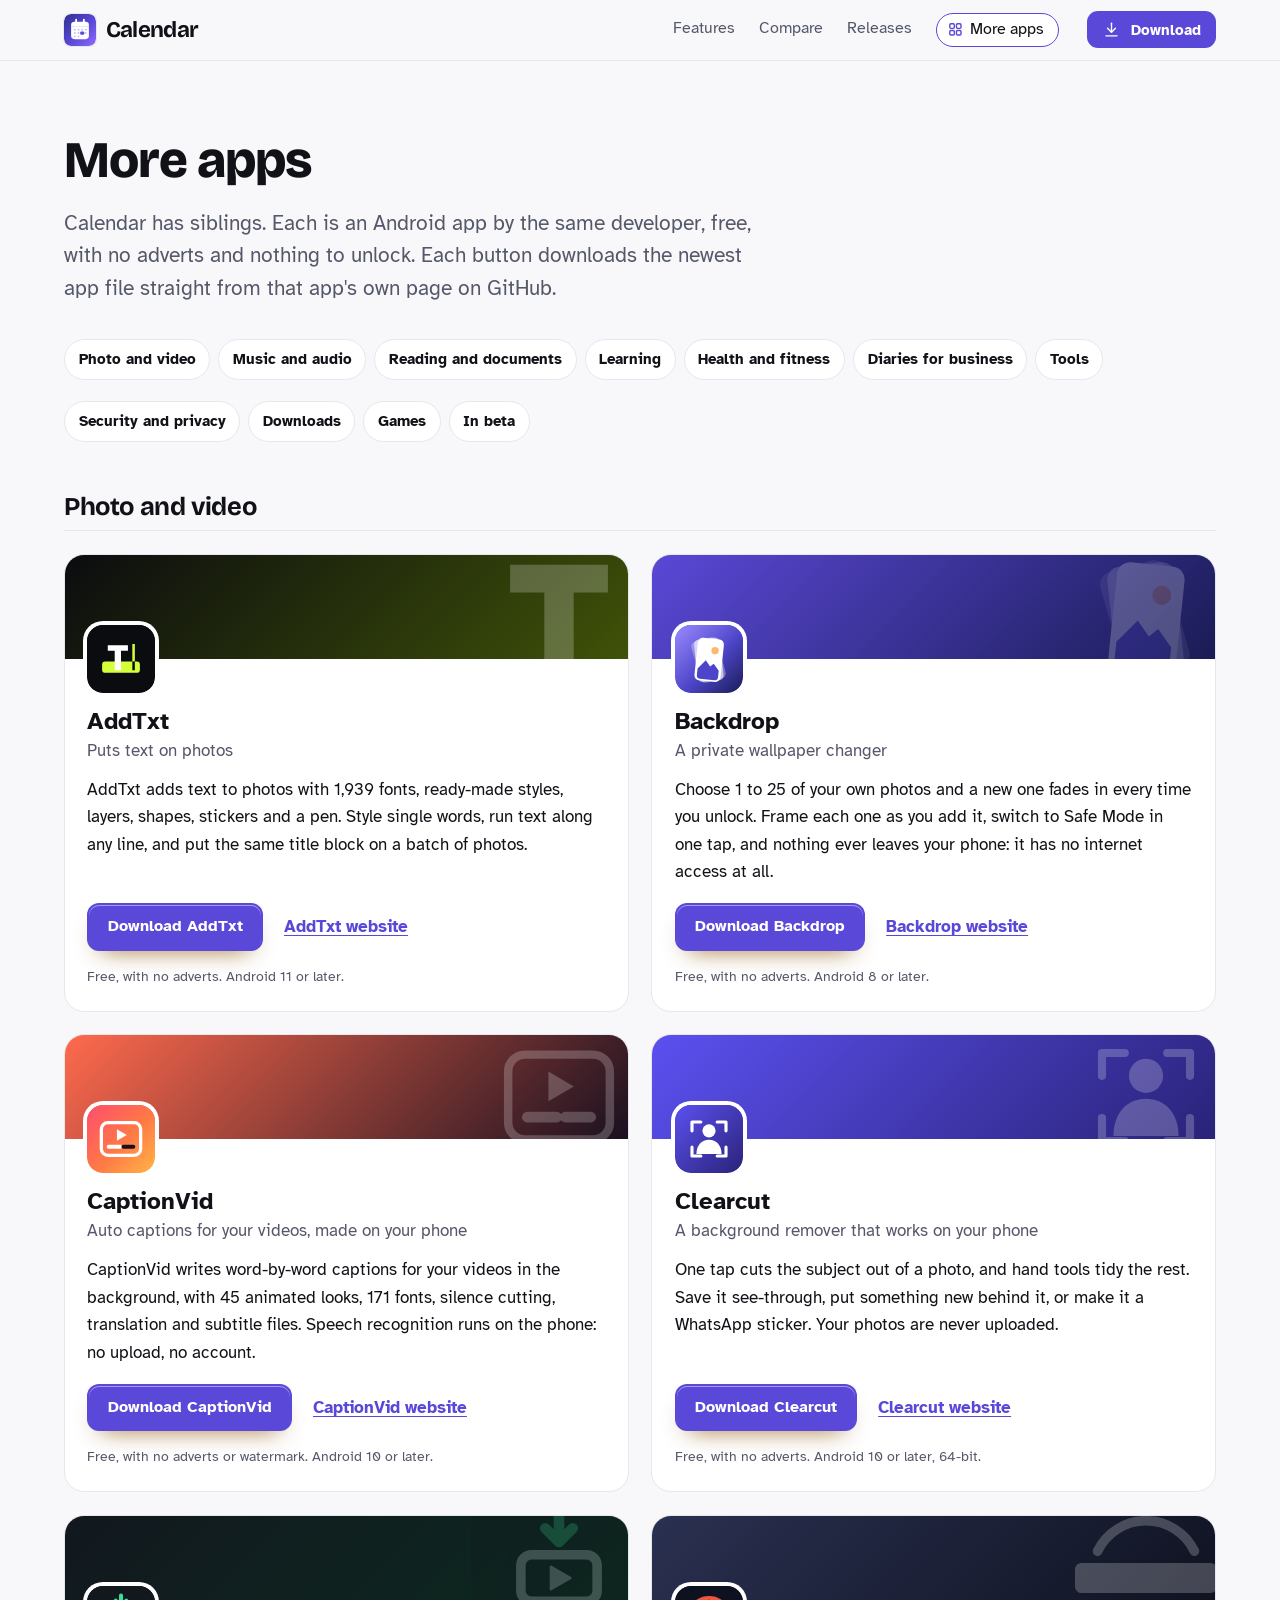
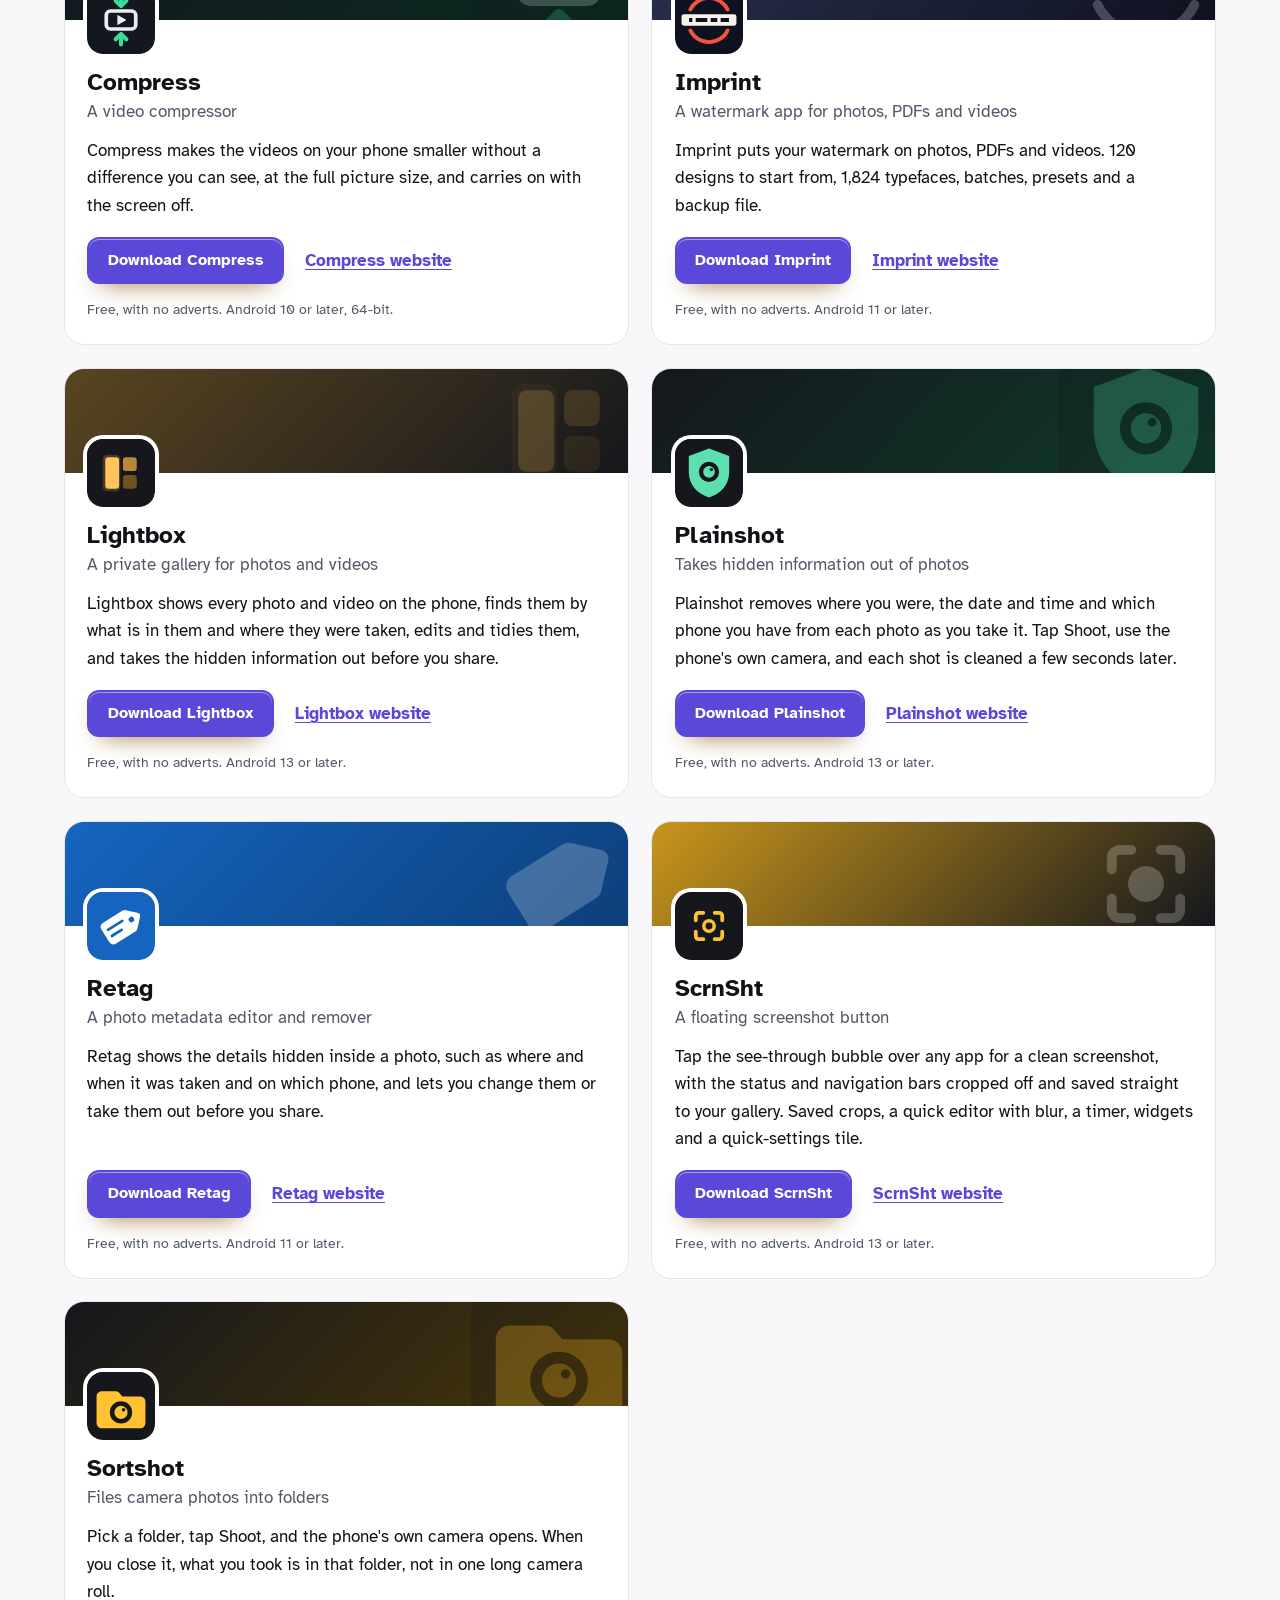
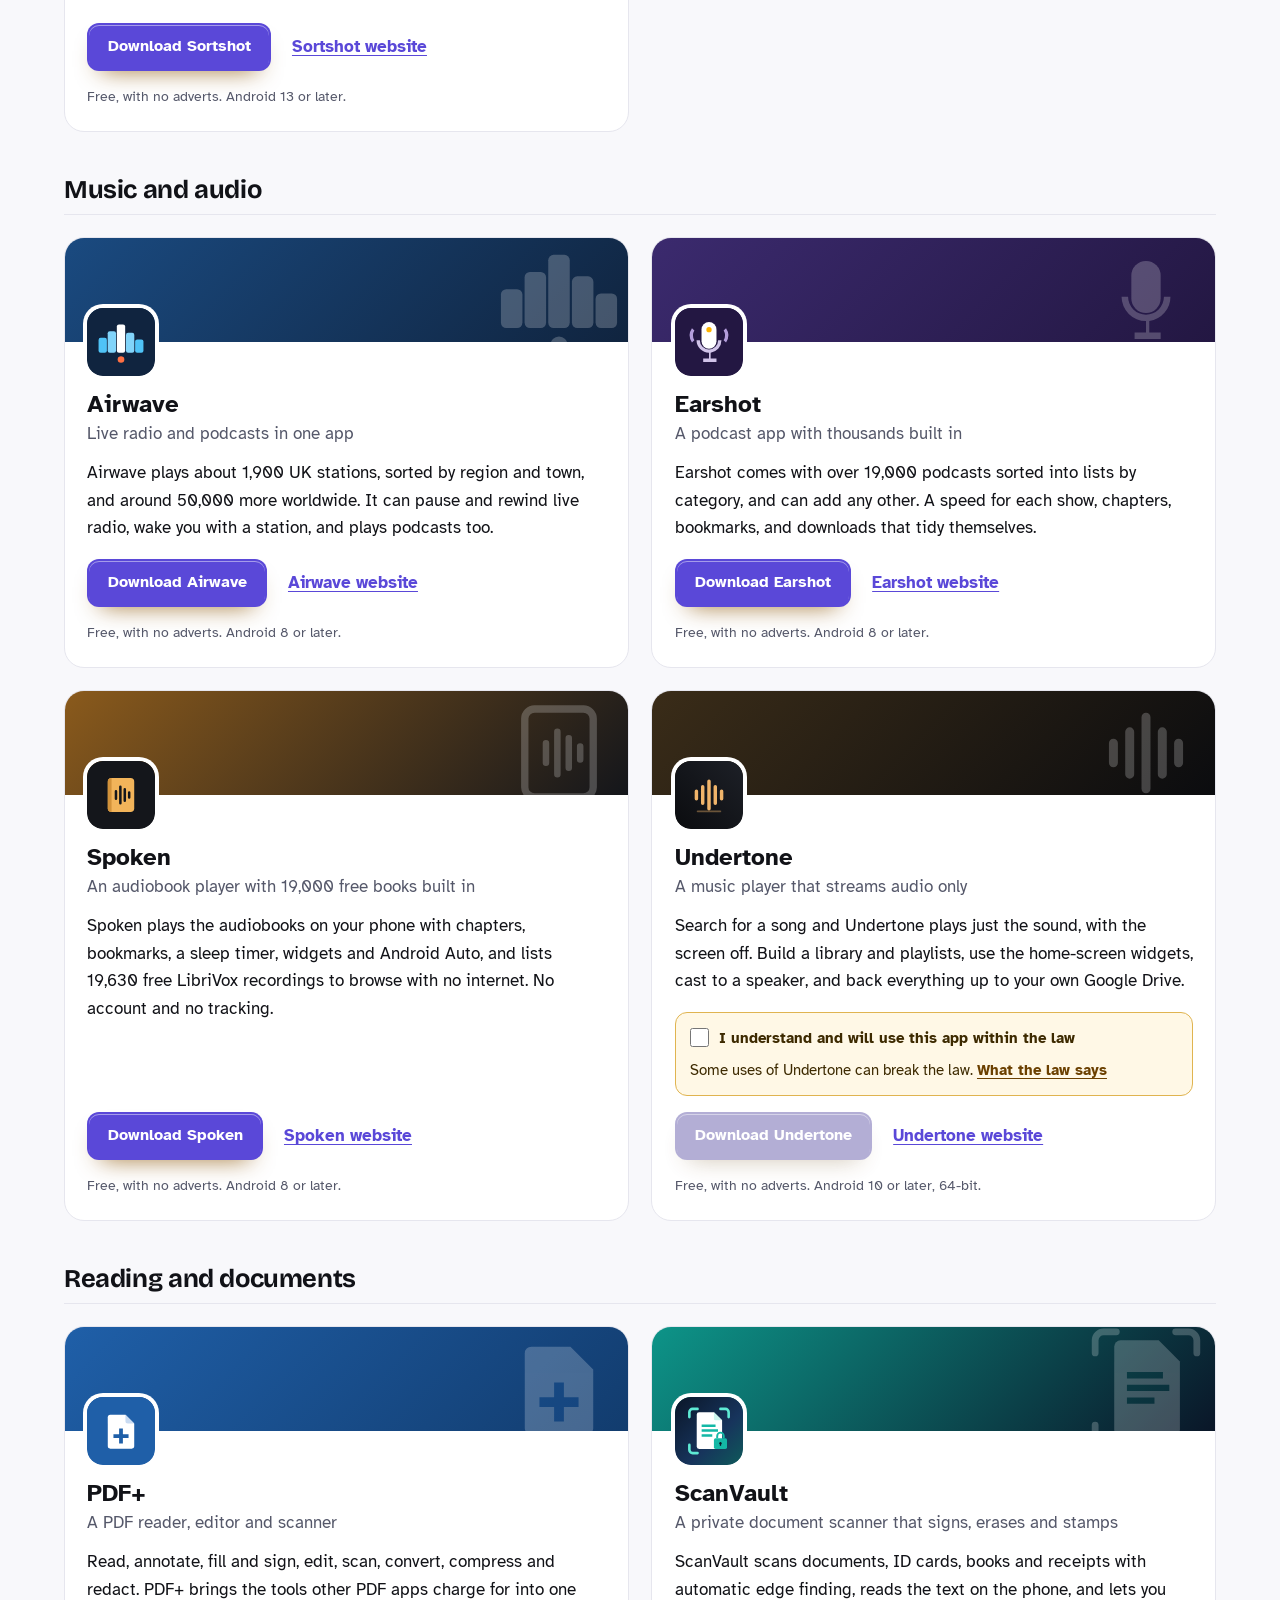
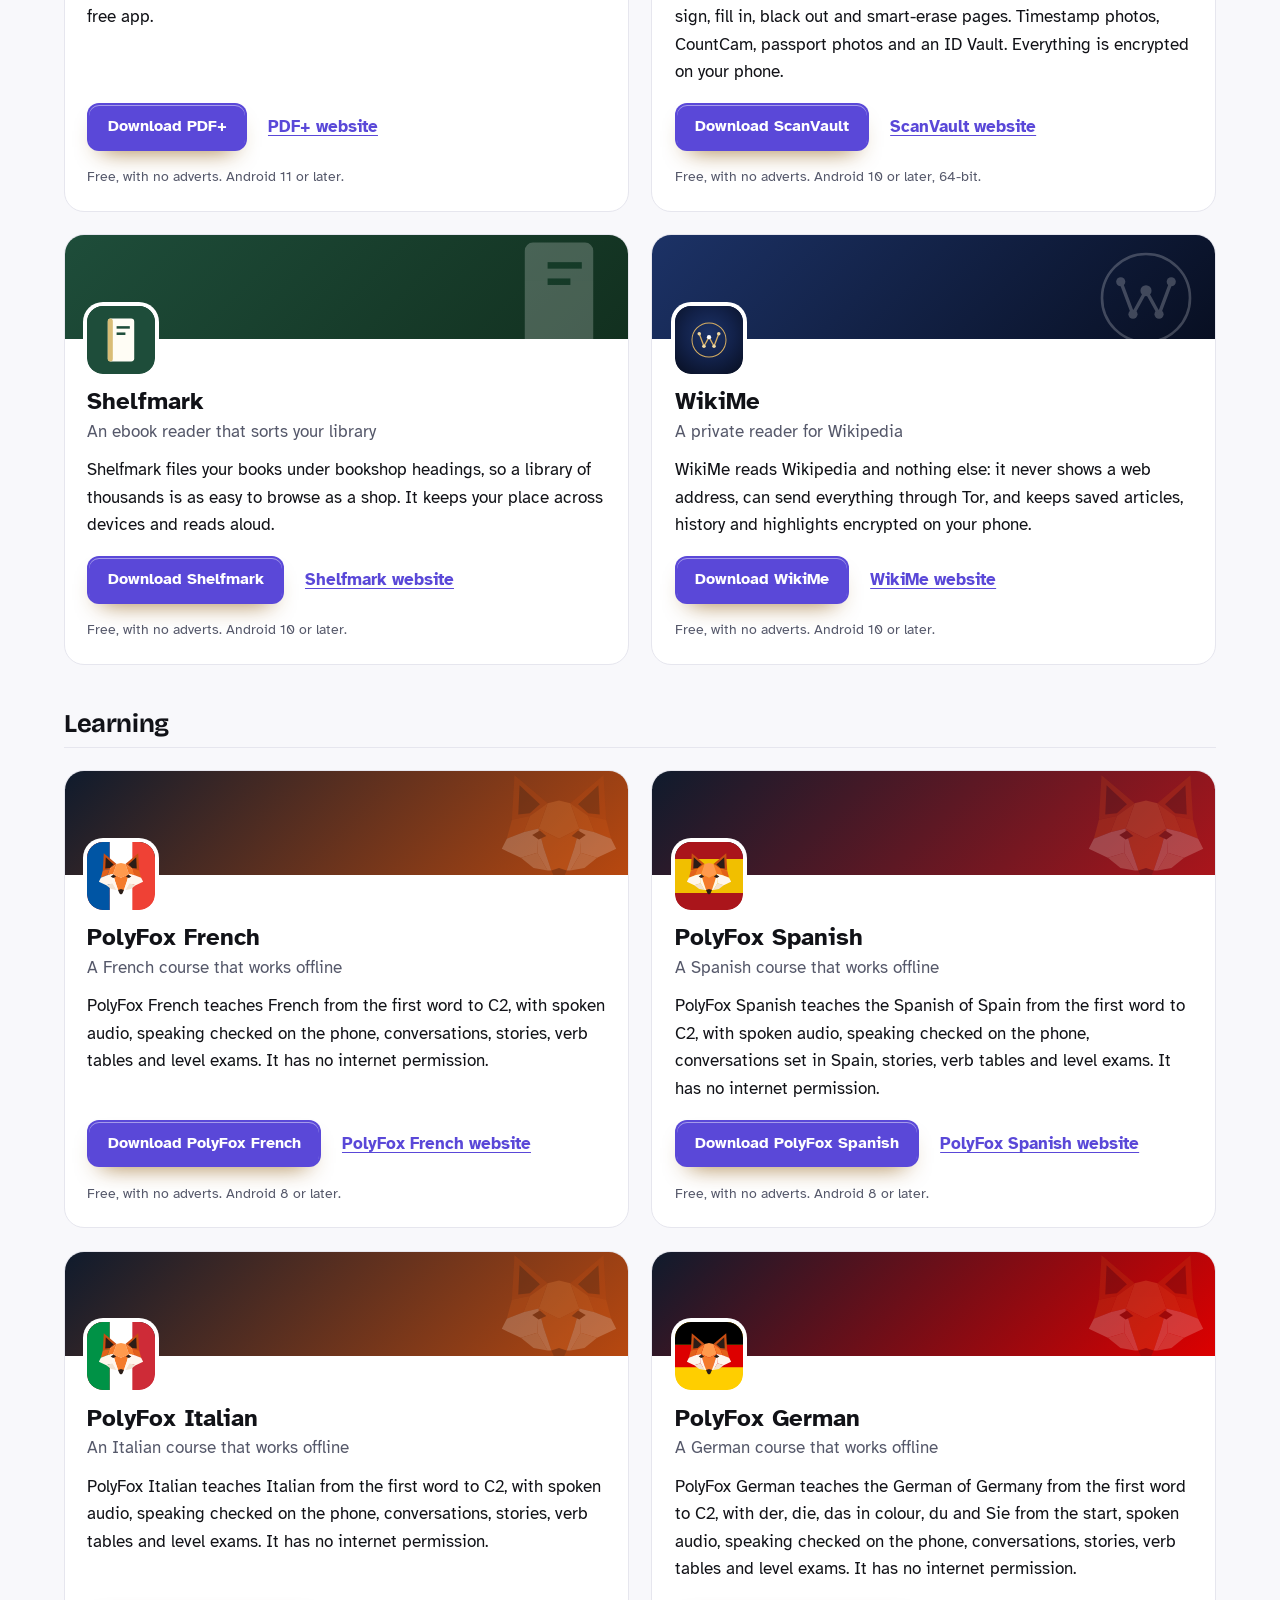
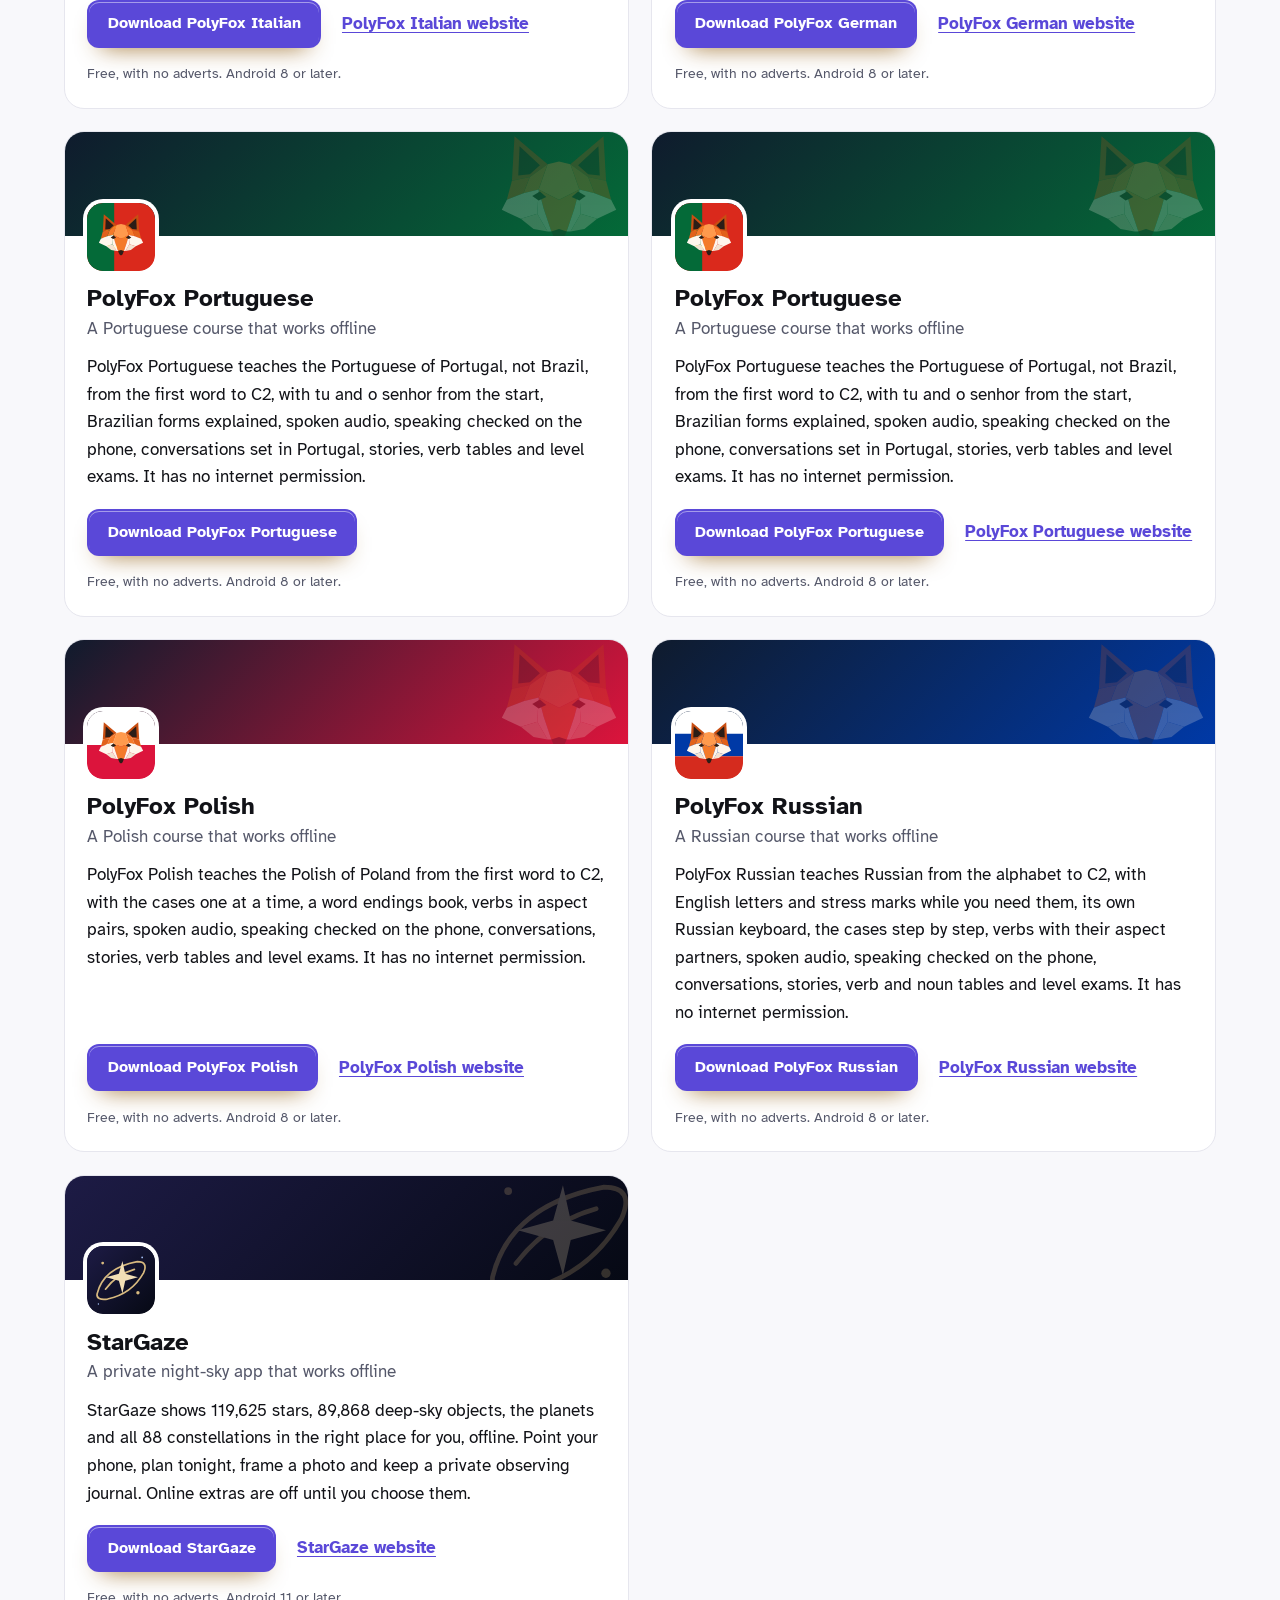
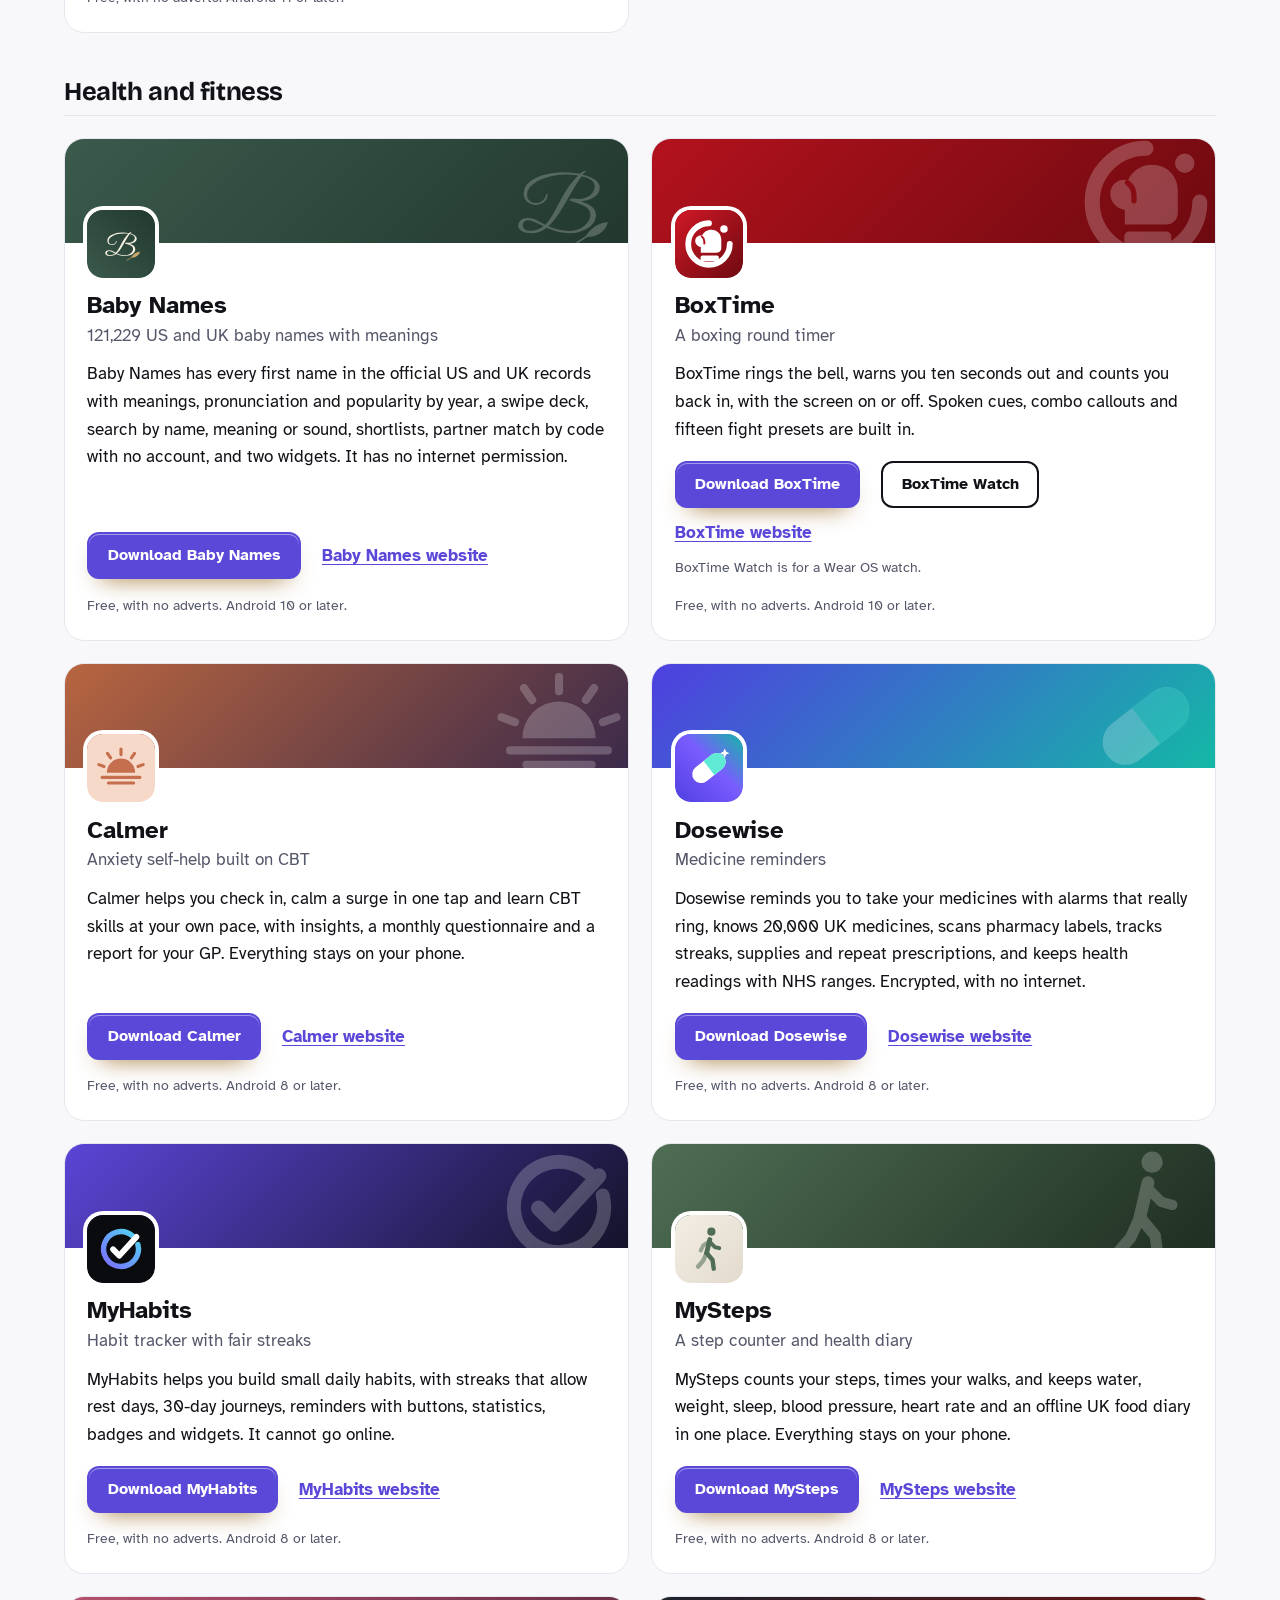
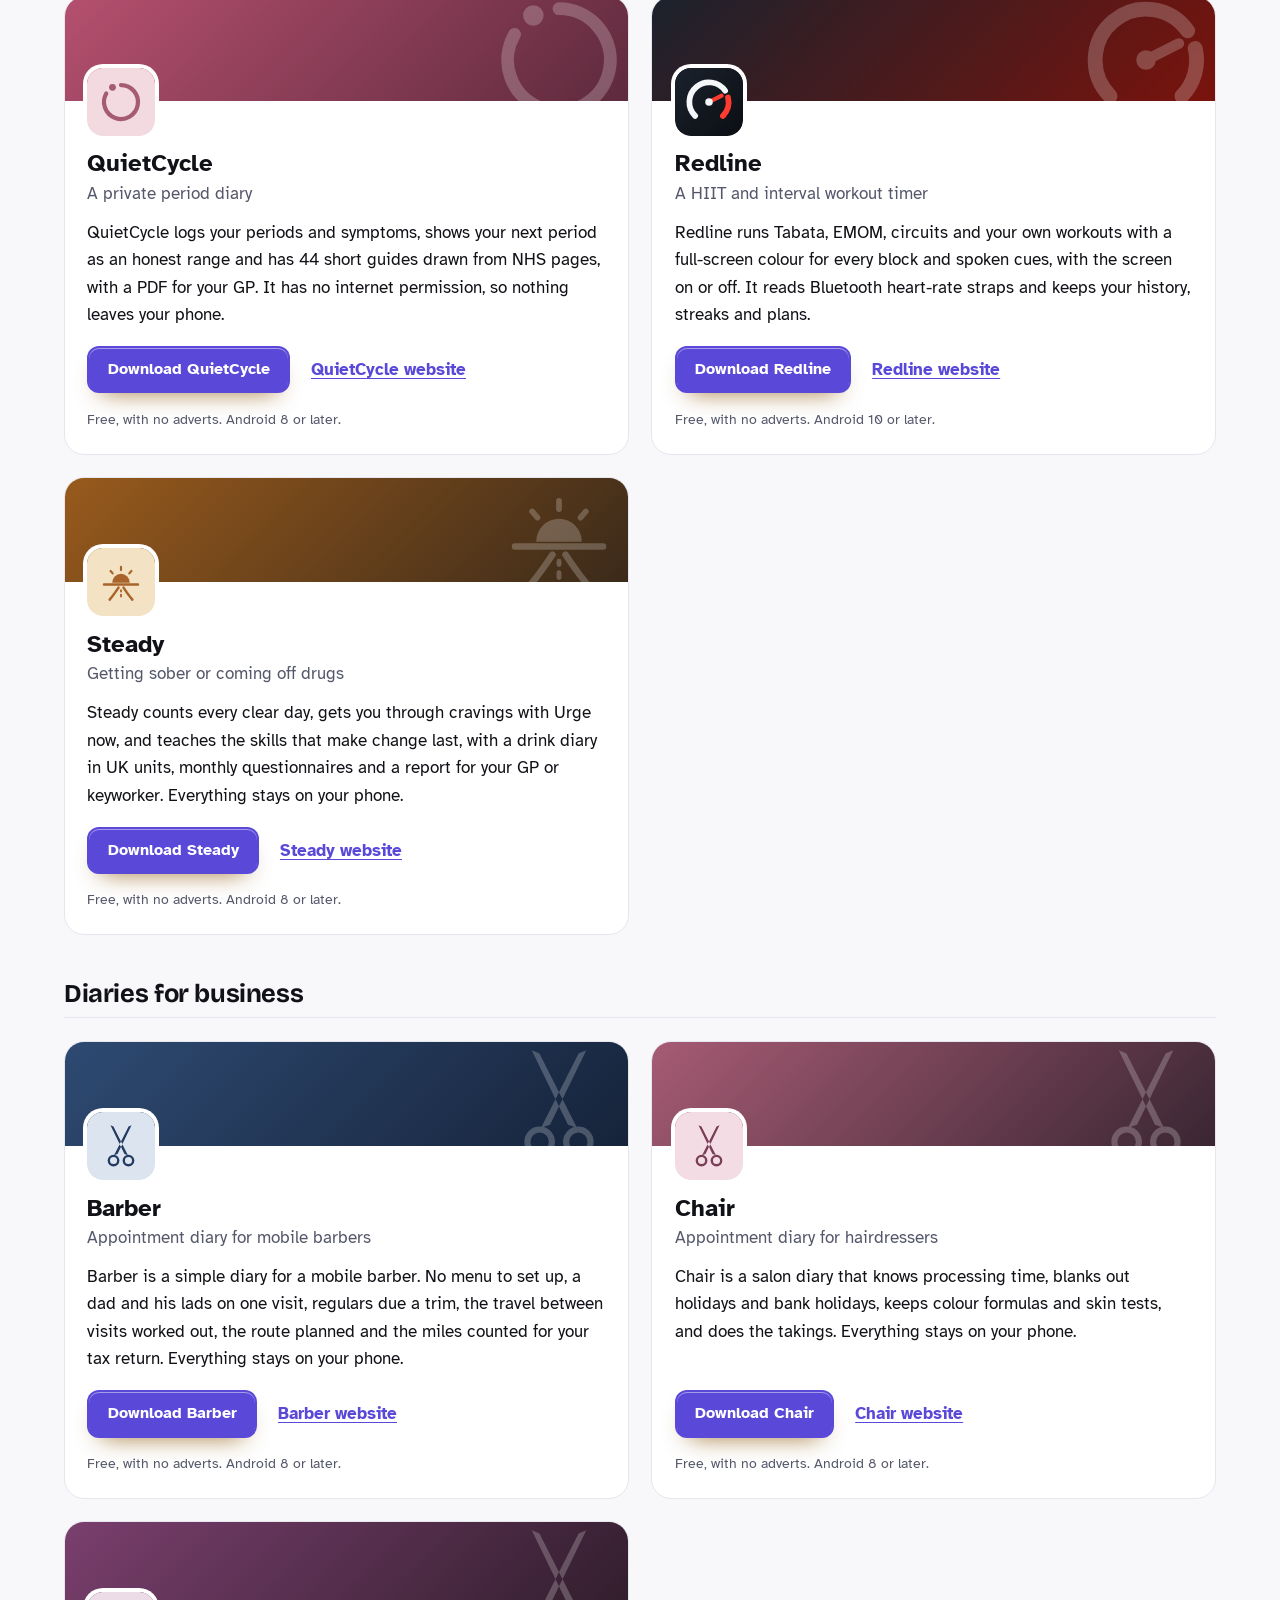
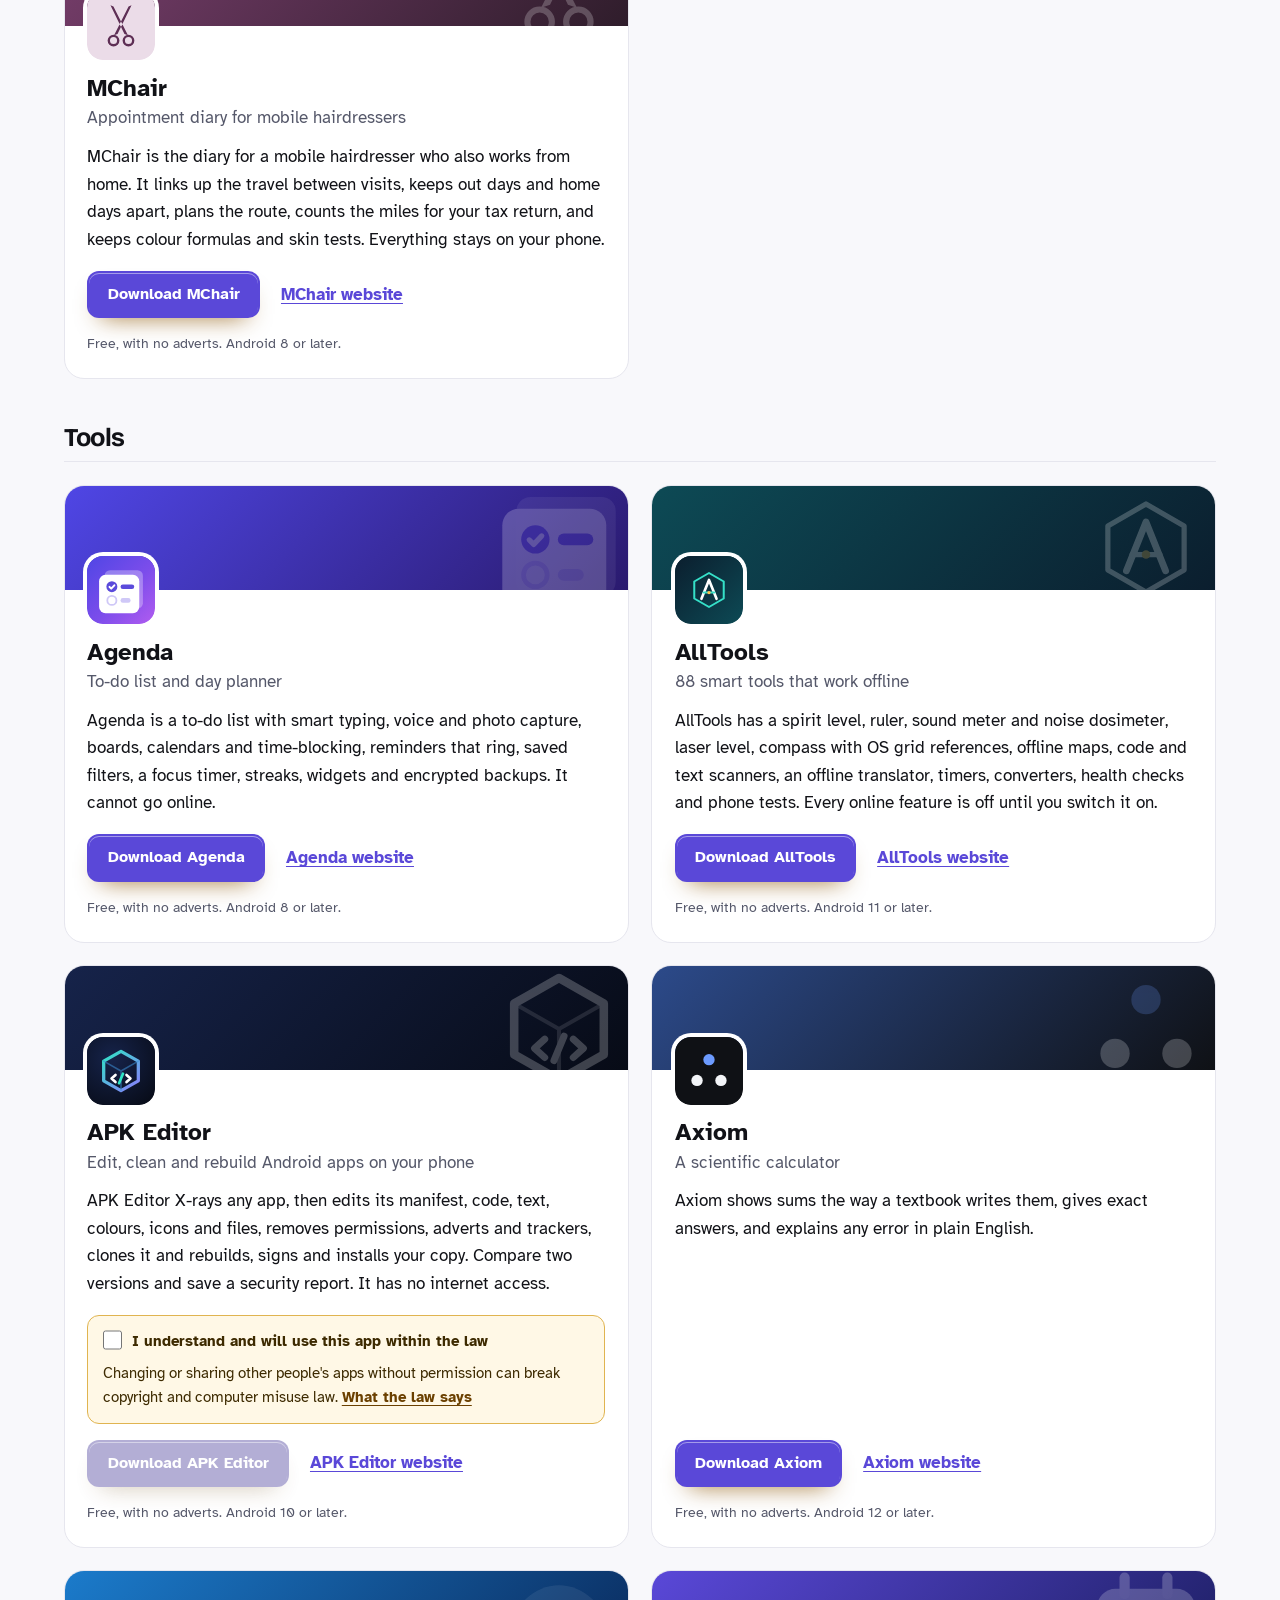
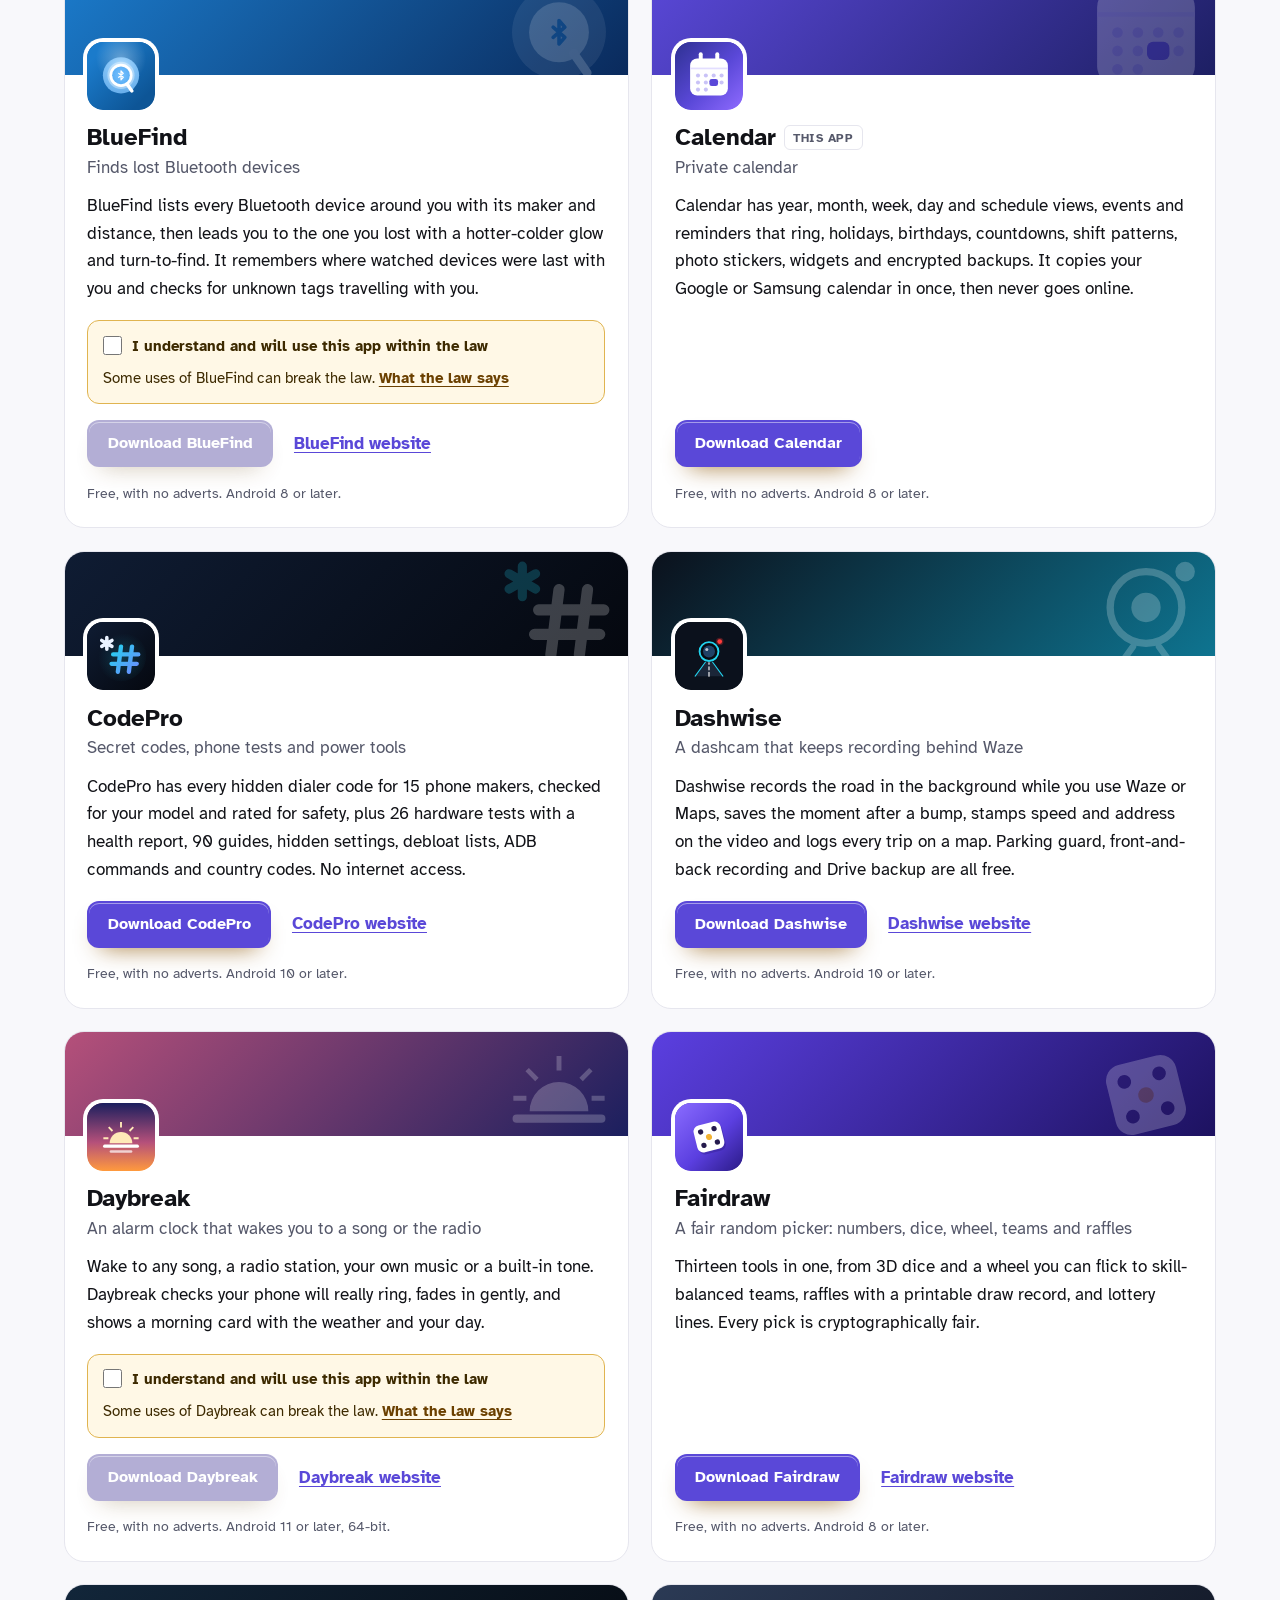
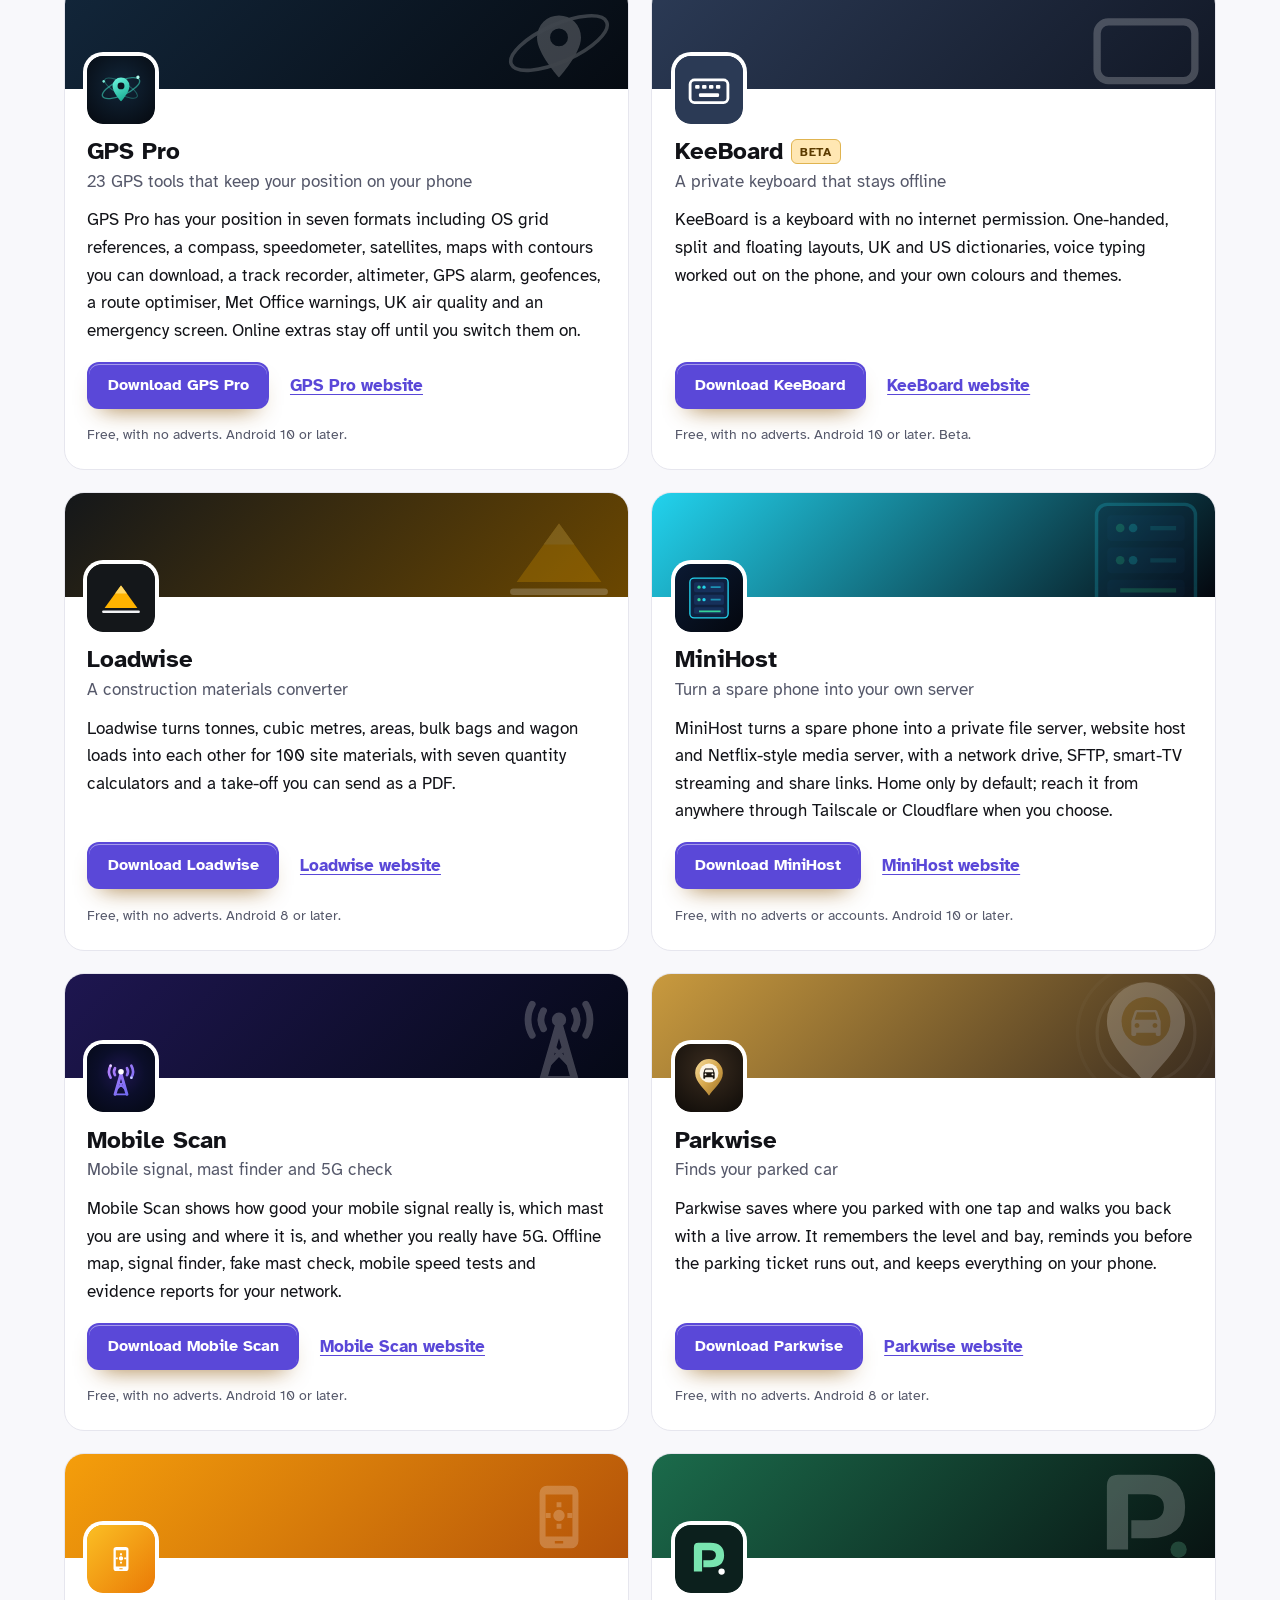
==== commit c8c23fc2: "More apps: add Baby Names" ====
--- a/more-apps.html
+++ b/more-apps.html
@@ -4,7 +4,7 @@
 <meta charset="utf-8">
 <meta name="viewport" content="width=device-width, initial-scale=1">
 <title>More free Android apps from the maker of Calendar</title>
-<meta name="description" content="All 96 free Android apps from the maker of Calendar, in one list by category, each with its download and a link to its website.">
+<meta name="description" content="All 97 free Android apps from the maker of Calendar, in one list by category, each with its download and a link to its website.">
 <meta name="author" content="Jonathan Jackson">
 <link rel="canonical" href="https://customgpter.github.io/calendar/more-apps.html">
 <meta name="theme-color" content="#f8f8fb" media="(prefers-color-scheme: light)">
@@ -12,7 +12,7 @@
 <meta property="og:type" content="website">
 <meta property="og:site_name" content="Calendar">
 <meta property="og:title" content="More free Android apps from the maker of Calendar">
-<meta property="og:description" content="All 96 free Android apps from the maker of Calendar, in one list by category, each with its download and a link to its website.">
+<meta property="og:description" content="All 97 free Android apps from the maker of Calendar, in one list by category, each with its download and a link to its website.">
 <meta property="og:url" content="https://customgpter.github.io/calendar/more-apps.html">
 <meta property="og:image" content="https://customgpter.github.io/calendar/assets/og.png">
 <meta property="og:image:width" content="1200">
@@ -26,7 +26,7 @@
 <link rel="preload" href="./assets/fonts/atkinson-hyperlegible-latin-400-normal.woff2" as="font" type="font/woff2" crossorigin>
 <link rel="stylesheet" href="./assets/site.css?v=1">
 <link rel="stylesheet" href="./assets/house.css?v=1">
-<script type="application/ld+json">{"@context":"https://schema.org","@type":"ItemList","name":"Apps from the maker of Calendar","url":"https://customgpter.github.io/calendar/more-apps.html","itemListElement":[{"@type":"ListItem","position":1,"name":"AddTxt","url":"https://customgpter.github.io/addtxt/"},{"@type":"ListItem","position":2,"name":"Backdrop","url":"https://customgpter.github.io/backdrop/"},{"@type":"ListItem","position":3,"name":"CaptionVid","url":"https://customgpter.github.io/captionvid/"},{"@type":"ListItem","position":4,"name":"Clearcut","url":"https://customgpter.github.io/clearcut/"},{"@type":"ListItem","position":5,"name":"Compress","url":"https://customgpter.github.io/compress/"},{"@type":"ListItem","position":6,"name":"Imprint","url":"https://customgpter.github.io/imprint/"},{"@type":"ListItem","position":7,"name":"Lightbox","url":"https://customgpter.github.io/lightbox/"},{"@type":"ListItem","position":8,"name":"Plainshot","url":"https://customgpter.github.io/plainshot/"},{"@type":"ListItem","position":9,"name":"Retag","url":"https://customgpter.github.io/retag/"},{"@type":"ListItem","position":10,"name":"ScrnSht","url":"https://customgpter.github.io/scrnsht/"},{"@type":"ListItem","position":11,"name":"Sortshot","url":"https://customgpter.github.io/sortshot/"},{"@type":"ListItem","position":12,"name":"Airwave","url":"https://customgpter.github.io/airwave/"},{"@type":"ListItem","position":13,"name":"Earshot","url":"https://customgpter.github.io/earshot/"},{"@type":"ListItem","position":14,"name":"Spoken","url":"https://customgpter.github.io/spoken/"},{"@type":"ListItem","position":15,"name":"Undertone","url":"https://customgpter.github.io/undertone/"},{"@type":"ListItem","position":16,"name":"PDF+","url":"https://customgpter.github.io/pdfplus/"},{"@type":"ListItem","position":17,"name":"ScanVault","url":"https://customgpter.github.io/scanvault/"},{"@type":"ListItem","position":18,"name":"Shelfmark","url":"https://customgpter.github.io/shelfmark/"},{"@type":"ListItem","position":19,"name":"WikiMe","url":"https://customgpter.github.io/wikime/"},{"@type":"ListItem","position":20,"name":"PolyFox French","url":"https://customgpter.github.io/polyfox/"},{"@type":"ListItem","position":21,"name":"PolyFox German","url":"https://customgpter.github.io/polyfox-german/"},{"@type":"ListItem","position":22,"name":"PolyFox Portuguese","url":"https://customgpter.github.io/polyfox-portuguese/"},{"@type":"ListItem","position":23,"name":"PolyFox Polish","url":"https://customgpter.github.io/polyfox-polish/"},{"@type":"ListItem","position":24,"name":"PolyFox Russian","url":"https://customgpter.github.io/polyfox-russian/"},{"@type":"ListItem","position":25,"name":"StarGaze","url":"https://customgpter.github.io/stargaze/"},{"@type":"ListItem","position":26,"name":"BoxTime","url":"https://customgpter.github.io/boxtime/"},{"@type":"ListItem","position":27,"name":"Calmer","url":"https://customgpter.github.io/calmer/"},{"@type":"ListItem","position":28,"name":"Dosewise","url":"https://customgpter.github.io/dosewise/"},{"@type":"ListItem","position":29,"name":"MyHabits","url":"https://customgpter.github.io/myhabits/"},{"@type":"ListItem","position":30,"name":"MySteps","url":"https://customgpter.github.io/mysteps/"},{"@type":"ListItem","position":31,"name":"QuietCycle","url":"https://customgpter.github.io/quietcycle/"},{"@type":"ListItem","position":32,"name":"Redline","url":"https://customgpter.github.io/redline/"},{"@type":"ListItem","position":33,"name":"Steady","url":"https://customgpter.github.io/steady/"},{"@type":"ListItem","position":34,"name":"Barber","url":"https://customgpter.github.io/barber/"},{"@type":"ListItem","position":35,"name":"Chair","url":"https://customgpter.github.io/chair/"},{"@type":"ListItem","position":36,"name":"MChair","url":"https://customgpter.github.io/mchair/"},{"@type":"ListItem","position":37,"name":"Agenda","url":"https://customgpter.github.io/agenda/"},{"@type":"ListItem","position":38,"name":"AllTools","url":"https://customgpter.github.io/alltools/"},{"@type":"ListItem","position":39,"name":"APK Editor","url":"https://customgpter.github.io/apkeditor/"},{"@type":"ListItem","position":40,"name":"Axiom","url":"https://customgpter.github.io/axiom/"},{"@type":"ListItem","position":41,"name":"BlueFind","url":"https://customgpter.github.io/bluefind/"},{"@type":"ListItem","position":42,"name":"Calendar","url":"https://customgpter.github.io/calendar/"},{"@type":"ListItem","position":43,"name":"CodePro","url":"https://customgpter.github.io/codepro/"},{"@type":"ListItem","position":44,"name":"Dashwise","url":"https://customgpter.github.io/dashwise/"},{"@type":"ListItem","position":45,"name":"Daybreak","url":"https://customgpter.github.io/daybreak/"},{"@type":"ListItem","position":46,"name":"Fairdraw","url":"https://customgpter.github.io/fairdraw/"},{"@type":"ListItem","position":47,"name":"GPS Pro","url":"https://customgpter.github.io/gpspro/"},{"@type":"ListItem","position":48,"name":"KeeBoard","url":"https://customgpter.github.io/keeboard/"},{"@type":"ListItem","position":49,"name":"Loadwise","url":"https://customgpter.github.io/loadwise/"},{"@type":"ListItem","position":50,"name":"MiniHost","url":"https://customgpter.github.io/minihost/"},{"@type":"ListItem","position":51,"name":"Mobile Scan","url":"https://customgpter.github.io/mobilescan/"},{"@type":"ListItem","position":52,"name":"Parkwise","url":"https://customgpter.github.io/parkwise/"},{"@type":"ListItem","position":53,"name":"Pocketmind","url":"https://customgpter.github.io/pocketmind/"},{"@type":"ListItem","position":54,"name":"Refine","url":"https://customgpter.github.io/refine/"},{"@type":"ListItem","position":55,"name":"Shiftwise","url":"https://customgpter.github.io/shiftwise/"},{"@type":"ListItem","position":56,"name":"SimpleCalc","url":"https://customgpter.github.io/simplecalc/"},{"@type":"ListItem","position":57,"name":"Skyline","url":"https://customgpter.github.io/skyline/"},{"@type":"ListItem","position":58,"name":"Slipway","url":"https://customgpter.github.io/slipway/"},{"@type":"ListItem","position":59,"name":"Tagger","url":"https://customgpter.github.io/tagger/"},{"@type":"ListItem","position":60,"name":"TotalClean","url":"https://customgpter.github.io/totalclean/"},{"@type":"ListItem","position":61,"name":"TVLink","url":"https://customgpter.github.io/tvlink/"},{"@type":"ListItem","position":62,"name":"Unbox","url":"https://customgpter.github.io/unbox/"},{"@type":"ListItem","position":63,"name":"WhatsKeep","url":"https://customgpter.github.io/whatskeep/"},{"@type":"ListItem","position":64,"name":"WiFi Scan","url":"https://customgpter.github.io/wifiscan/"},{"@type":"ListItem","position":65,"name":"Auditly","url":"https://customgpter.github.io/auditly/"},{"@type":"ListItem","position":66,"name":"Backchannel","url":"https://customgpter.github.io/backchannel/"},{"@type":"ListItem","position":67,"name":"ENotes","url":"https://customgpter.github.io/enotes/"},{"@type":"ListItem","position":68,"name":"FindMe","url":"https://customgpter.github.io/findme/"},{"@type":"ListItem","position":69,"name":"iLock","url":"https://customgpter.github.io/ilock/"},{"@type":"ListItem","position":70,"name":"ImSafe","url":"https://customgpter.github.io/imsafe/"},{"@type":"ListItem","position":71,"name":"IShred","url":"https://customgpter.github.io/ishred/"},{"@type":"ListItem","position":72,"name":"LockBox","url":"https://customgpter.github.io/lockbox/"},{"@type":"ListItem","position":73,"name":"PassVault","url":"https://customgpter.github.io/passvault/"},{"@type":"ListItem","position":74,"name":"SpyFind","url":"https://customgpter.github.io/spyfind/"},{"@type":"ListItem","position":75,"name":"TextWipe","url":"https://customgpter.github.io/textwipe/"},{"@type":"ListItem","position":76,"name":"Tracewire","url":"https://customgpter.github.io/tracewire/"},{"@type":"ListItem","position":77,"name":"Vigil","url":"https://customgpter.github.io/vigil/"},{"@type":"ListItem","position":78,"name":"Grab","url":"https://customgpter.github.io/grab/"},{"@type":"ListItem","position":79,"name":"Swarm","url":"https://customgpter.github.io/swarm/"},{"@type":"ListItem","position":80,"name":"Plane Games","url":"https://customgpter.github.io/plane-games/"},{"@type":"ListItem","position":81,"name":"Ninefold","url":"https://customgpter.github.io/ninefold/"},{"@type":"ListItem","position":82,"name":"Cubewise","url":"https://customgpter.github.io/cubewise/"},{"@type":"ListItem","position":83,"name":"Tilewise","url":"https://customgpter.github.io/tilewise/"},{"@type":"ListItem","position":84,"name":"Letterwise","url":"https://customgpter.github.io/letterwise/"},{"@type":"ListItem","position":85,"name":"Kingside","url":"https://customgpter.github.io/kingside/"},{"@type":"ListItem","position":86,"name":"Deckhand","url":"https://customgpter.github.io/deckhand/"},{"@type":"ListItem","position":87,"name":"SNESForge","url":"https://customgpter.github.io/snesforge/"},{"@type":"ListItem","position":88,"name":"Fame Boy","url":"https://customgpter.github.io/fameboy/"},{"@type":"ListItem","position":89,"name":"PSPPro","url":"https://customgpter.github.io/psppro/"},{"@type":"ListItem","position":90,"name":"MegaGen","url":"https://customgpter.github.io/megagen/"},{"@type":"ListItem","position":91,"name":"QVR","url":"https://customgpter.github.io/qvr/"},{"@type":"ListItem","position":92,"name":"QVR Watch","url":"https://customgpter.github.io/qvr-watch/"},{"@type":"ListItem","position":93,"name":"QVRLite","url":"https://customgpter.github.io/qvrlite/"},{"@type":"ListItem","position":94,"name":"Onionz","url":"https://customgpter.github.io/onionz/"},{"@type":"ListItem","position":95,"name":"OnionzWeb","url":"https://customgpter.github.io/onionzweb/"}]}</script>
+<script type="application/ld+json">{"@context":"https://schema.org","@type":"ItemList","name":"Apps from the maker of Calendar","url":"https://customgpter.github.io/calendar/more-apps.html","itemListElement":[{"@type":"ListItem","position":1,"name":"AddTxt","url":"https://customgpter.github.io/addtxt/"},{"@type":"ListItem","position":2,"name":"Backdrop","url":"https://customgpter.github.io/backdrop/"},{"@type":"ListItem","position":3,"name":"CaptionVid","url":"https://customgpter.github.io/captionvid/"},{"@type":"ListItem","position":4,"name":"Clearcut","url":"https://customgpter.github.io/clearcut/"},{"@type":"ListItem","position":5,"name":"Compress","url":"https://customgpter.github.io/compress/"},{"@type":"ListItem","position":6,"name":"Imprint","url":"https://customgpter.github.io/imprint/"},{"@type":"ListItem","position":7,"name":"Lightbox","url":"https://customgpter.github.io/lightbox/"},{"@type":"ListItem","position":8,"name":"Plainshot","url":"https://customgpter.github.io/plainshot/"},{"@type":"ListItem","position":9,"name":"Retag","url":"https://customgpter.github.io/retag/"},{"@type":"ListItem","position":10,"name":"ScrnSht","url":"https://customgpter.github.io/scrnsht/"},{"@type":"ListItem","position":11,"name":"Sortshot","url":"https://customgpter.github.io/sortshot/"},{"@type":"ListItem","position":12,"name":"Airwave","url":"https://customgpter.github.io/airwave/"},{"@type":"ListItem","position":13,"name":"Earshot","url":"https://customgpter.github.io/earshot/"},{"@type":"ListItem","position":14,"name":"Spoken","url":"https://customgpter.github.io/spoken/"},{"@type":"ListItem","position":15,"name":"Undertone","url":"https://customgpter.github.io/undertone/"},{"@type":"ListItem","position":16,"name":"PDF+","url":"https://customgpter.github.io/pdfplus/"},{"@type":"ListItem","position":17,"name":"ScanVault","url":"https://customgpter.github.io/scanvault/"},{"@type":"ListItem","position":18,"name":"Shelfmark","url":"https://customgpter.github.io/shelfmark/"},{"@type":"ListItem","position":19,"name":"WikiMe","url":"https://customgpter.github.io/wikime/"},{"@type":"ListItem","position":20,"name":"PolyFox French","url":"https://customgpter.github.io/polyfox/"},{"@type":"ListItem","position":21,"name":"PolyFox German","url":"https://customgpter.github.io/polyfox-german/"},{"@type":"ListItem","position":22,"name":"PolyFox Portuguese","url":"https://customgpter.github.io/polyfox-portuguese/"},{"@type":"ListItem","position":23,"name":"PolyFox Polish","url":"https://customgpter.github.io/polyfox-polish/"},{"@type":"ListItem","position":24,"name":"PolyFox Russian","url":"https://customgpter.github.io/polyfox-russian/"},{"@type":"ListItem","position":25,"name":"StarGaze","url":"https://customgpter.github.io/stargaze/"},{"@type":"ListItem","position":26,"name":"Baby Names","url":"https://customgpter.github.io/babynames/"},{"@type":"ListItem","position":27,"name":"BoxTime","url":"https://customgpter.github.io/boxtime/"},{"@type":"ListItem","position":28,"name":"Calmer","url":"https://customgpter.github.io/calmer/"},{"@type":"ListItem","position":29,"name":"Dosewise","url":"https://customgpter.github.io/dosewise/"},{"@type":"ListItem","position":30,"name":"MyHabits","url":"https://customgpter.github.io/myhabits/"},{"@type":"ListItem","position":31,"name":"MySteps","url":"https://customgpter.github.io/mysteps/"},{"@type":"ListItem","position":32,"name":"QuietCycle","url":"https://customgpter.github.io/quietcycle/"},{"@type":"ListItem","position":33,"name":"Redline","url":"https://customgpter.github.io/redline/"},{"@type":"ListItem","position":34,"name":"Steady","url":"https://customgpter.github.io/steady/"},{"@type":"ListItem","position":35,"name":"Barber","url":"https://customgpter.github.io/barber/"},{"@type":"ListItem","position":36,"name":"Chair","url":"https://customgpter.github.io/chair/"},{"@type":"ListItem","position":37,"name":"MChair","url":"https://customgpter.github.io/mchair/"},{"@type":"ListItem","position":38,"name":"Agenda","url":"https://customgpter.github.io/agenda/"},{"@type":"ListItem","position":39,"name":"AllTools","url":"https://customgpter.github.io/alltools/"},{"@type":"ListItem","position":40,"name":"APK Editor","url":"https://customgpter.github.io/apkeditor/"},{"@type":"ListItem","position":41,"name":"Axiom","url":"https://customgpter.github.io/axiom/"},{"@type":"ListItem","position":42,"name":"BlueFind","url":"https://customgpter.github.io/bluefind/"},{"@type":"ListItem","position":43,"name":"Calendar","url":"https://customgpter.github.io/calendar/"},{"@type":"ListItem","position":44,"name":"CodePro","url":"https://customgpter.github.io/codepro/"},{"@type":"ListItem","position":45,"name":"Dashwise","url":"https://customgpter.github.io/dashwise/"},{"@type":"ListItem","position":46,"name":"Daybreak","url":"https://customgpter.github.io/daybreak/"},{"@type":"ListItem","position":47,"name":"Fairdraw","url":"https://customgpter.github.io/fairdraw/"},{"@type":"ListItem","position":48,"name":"GPS Pro","url":"https://customgpter.github.io/gpspro/"},{"@type":"ListItem","position":49,"name":"KeeBoard","url":"https://customgpter.github.io/keeboard/"},{"@type":"ListItem","position":50,"name":"Loadwise","url":"https://customgpter.github.io/loadwise/"},{"@type":"ListItem","position":51,"name":"MiniHost","url":"https://customgpter.github.io/minihost/"},{"@type":"ListItem","position":52,"name":"Mobile Scan","url":"https://customgpter.github.io/mobilescan/"},{"@type":"ListItem","position":53,"name":"Parkwise","url":"https://customgpter.github.io/parkwise/"},{"@type":"ListItem","position":54,"name":"Pocketmind","url":"https://customgpter.github.io/pocketmind/"},{"@type":"ListItem","position":55,"name":"Refine","url":"https://customgpter.github.io/refine/"},{"@type":"ListItem","position":56,"name":"Shiftwise","url":"https://customgpter.github.io/shiftwise/"},{"@type":"ListItem","position":57,"name":"SimpleCalc","url":"https://customgpter.github.io/simplecalc/"},{"@type":"ListItem","position":58,"name":"Skyline","url":"https://customgpter.github.io/skyline/"},{"@type":"ListItem","position":59,"name":"Slipway","url":"https://customgpter.github.io/slipway/"},{"@type":"ListItem","position":60,"name":"Tagger","url":"https://customgpter.github.io/tagger/"},{"@type":"ListItem","position":61,"name":"TotalClean","url":"https://customgpter.github.io/totalclean/"},{"@type":"ListItem","position":62,"name":"TVLink","url":"https://customgpter.github.io/tvlink/"},{"@type":"ListItem","position":63,"name":"Unbox","url":"https://customgpter.github.io/unbox/"},{"@type":"ListItem","position":64,"name":"WhatsKeep","url":"https://customgpter.github.io/whatskeep/"},{"@type":"ListItem","position":65,"name":"WiFi Scan","url":"https://customgpter.github.io/wifiscan/"},{"@type":"ListItem","position":66,"name":"Auditly","url":"https://customgpter.github.io/auditly/"},{"@type":"ListItem","position":67,"name":"Backchannel","url":"https://customgpter.github.io/backchannel/"},{"@type":"ListItem","position":68,"name":"ENotes","url":"https://customgpter.github.io/enotes/"},{"@type":"ListItem","position":69,"name":"FindMe","url":"https://customgpter.github.io/findme/"},{"@type":"ListItem","position":70,"name":"iLock","url":"https://customgpter.github.io/ilock/"},{"@type":"ListItem","position":71,"name":"ImSafe","url":"https://customgpter.github.io/imsafe/"},{"@type":"ListItem","position":72,"name":"IShred","url":"https://customgpter.github.io/ishred/"},{"@type":"ListItem","position":73,"name":"LockBox","url":"https://customgpter.github.io/lockbox/"},{"@type":"ListItem","position":74,"name":"PassVault","url":"https://customgpter.github.io/passvault/"},{"@type":"ListItem","position":75,"name":"SpyFind","url":"https://customgpter.github.io/spyfind/"},{"@type":"ListItem","position":76,"name":"TextWipe","url":"https://customgpter.github.io/textwipe/"},{"@type":"ListItem","position":77,"name":"Tracewire","url":"https://customgpter.github.io/tracewire/"},{"@type":"ListItem","position":78,"name":"Vigil","url":"https://customgpter.github.io/vigil/"},{"@type":"ListItem","position":79,"name":"Grab","url":"https://customgpter.github.io/grab/"},{"@type":"ListItem","position":80,"name":"Swarm","url":"https://customgpter.github.io/swarm/"},{"@type":"ListItem","position":81,"name":"Plane Games","url":"https://customgpter.github.io/plane-games/"},{"@type":"ListItem","position":82,"name":"Ninefold","url":"https://customgpter.github.io/ninefold/"},{"@type":"ListItem","position":83,"name":"Cubewise","url":"https://customgpter.github.io/cubewise/"},{"@type":"ListItem","position":84,"name":"Tilewise","url":"https://customgpter.github.io/tilewise/"},{"@type":"ListItem","position":85,"name":"Letterwise","url":"https://customgpter.github.io/letterwise/"},{"@type":"ListItem","position":86,"name":"Kingside","url":"https://customgpter.github.io/kingside/"},{"@type":"ListItem","position":87,"name":"Deckhand","url":"https://customgpter.github.io/deckhand/"},{"@type":"ListItem","position":88,"name":"SNESForge","url":"https://customgpter.github.io/snesforge/"},{"@type":"ListItem","position":89,"name":"Fame Boy","url":"https://customgpter.github.io/fameboy/"},{"@type":"ListItem","position":90,"name":"PSPPro","url":"https://customgpter.github.io/psppro/"},{"@type":"ListItem","position":91,"name":"MegaGen","url":"https://customgpter.github.io/megagen/"},{"@type":"ListItem","position":92,"name":"QVR","url":"https://customgpter.github.io/qvr/"},{"@type":"ListItem","position":93,"name":"QVR Watch","url":"https://customgpter.github.io/qvr-watch/"},{"@type":"ListItem","position":94,"name":"QVRLite","url":"https://customgpter.github.io/qvrlite/"},{"@type":"ListItem","position":95,"name":"Onionz","url":"https://customgpter.github.io/onionz/"},{"@type":"ListItem","position":96,"name":"OnionzWeb","url":"https://customgpter.github.io/onionzweb/"}]}</script>
 <link rel="stylesheet" href="./assets/apps-list.css?v=1">
 <script src="./assets/apps-list.js?v=1" defer></script>
 </head>
@@ -72,7 +72,7 @@
 <li class="mapp" style="--b:#0f1b2d;--b2:#b8480f"><div class="mapp-cover" aria-hidden="true"><svg viewBox="0 0 108 108"><polygon fill="#C94E12" points="26.7,17.9 47.0,35.1 36.1,42.9 25.1,45.2"/><polygon fill="#C94E12" points="82.9,45.2 71.9,42.9 61.0,35.1 81.3,17.9"/><polygon fill="#2B1D17" points="29.8,24.1 42.3,35.8 36.1,41.3 29.0,42.1"/><polygon fill="#2B1D17" points="79.0,42.1 71.9,41.3 65.7,35.8 78.2,24.1"/><polygon fill="#FF9A4D" points="54.0,33.5 47.0,35.1 41.5,50.7 54.0,56.9"/><polygon fill="#FF9A4D" points="54.0,56.9 66.5,50.7 61.0,35.1 54.0,33.5"/><polygon fill="#F47A2A" points="47.0,35.1 36.1,42.9 32.2,53.0 41.5,50.7"/><polygon fill="#F47A2A" points="66.5,50.7 75.8,53.0 71.9,42.9 61.0,35.1"/><polygon fill="#E2611A" points="36.1,42.9 25.1,45.2 22.0,56.9 32.2,53.0"/><polygon fill="#E2611A" points="75.8,53.0 86.0,56.9 82.9,45.2 71.9,42.9"/><polygon fill="#FFF6EC" points="32.2,53.0 22.0,56.9 18.9,63.1 30.6,68.6 40.7,65.5 41.5,50.7"/><polygon fill="#FFF6EC" points="66.5,50.7 67.3,65.5 77.4,68.6 89.1,63.1 86.0,56.9 75.8,53.0"/><polygon fill="#F3E3D2" points="30.6,68.6 40.7,65.5 47.0,76.4 38.4,74.8"/><polygon fill="#F3E3D2" points="69.6,74.8 61.0,76.4 67.3,65.5 77.4,68.6"/><polygon fill="#F47A2A" points="41.5,50.7 54.0,56.9 54.0,78.0 49.3,76.4 44.6,62.4"/><polygon fill="#F47A2A" points="63.4,62.4 58.7,76.4 54.0,78.0 54.0,56.9 66.5,50.7"/><polygon fill="#FFF6EC" points="41.5,50.7 44.6,62.4 49.3,76.4 47.0,76.4 40.7,65.5"/><polygon fill="#FFF6EC" points="67.3,65.5 61.0,76.4 58.7,76.4 63.4,62.4 66.5,50.7"/><polygon fill="#2B1D17" points="49.3,76.4 54.0,74.8 58.7,76.4 56.3,81.9 54.0,83.4 51.7,81.9"/><polygon fill="#2B1D17" points="37.6,54.6 42.3,51.8 46.2,55.3 41.5,57.3"/><polygon fill="#2B1D17" points="66.5,57.3 61.8,55.3 65.7,51.8 70.4,54.6"/></svg></div><div class="mapp-body"><svg class="mapp-icon" viewBox="0 0 108 108" aria-hidden="true"><rect width="108" height="108" rx="24" fill="#CE2B37"/><path fill="#FFFFFF" d="M36 0H72V108H36Z"/><path fill="#009246" d="M24 0H36V108H24A24 24 0 0 1 0 84V24A24 24 0 0 1 24 0Z"/><polygon fill="#C94E12" points="26.7,17.9 47.0,35.1 36.1,42.9 25.1,45.2"/><polygon fill="#C94E12" points="82.9,45.2 71.9,42.9 61.0,35.1 81.3,17.9"/><polygon fill="#2B1D17" points="29.8,24.1 42.3,35.8 36.1,41.3 29.0,42.1"/><polygon fill="#2B1D17" points="79.0,42.1 71.9,41.3 65.7,35.8 78.2,24.1"/><polygon fill="#FF9A4D" points="54.0,33.5 47.0,35.1 41.5,50.7 54.0,56.9"/><polygon fill="#FF9A4D" points="54.0,56.9 66.5,50.7 61.0,35.1 54.0,33.5"/><polygon fill="#F47A2A" points="47.0,35.1 36.1,42.9 32.2,53.0 41.5,50.7"/><polygon fill="#F47A2A" points="66.5,50.7 75.8,53.0 71.9,42.9 61.0,35.1"/><polygon fill="#E2611A" points="36.1,42.9 25.1,45.2 22.0,56.9 32.2,53.0"/><polygon fill="#E2611A" points="75.8,53.0 86.0,56.9 82.9,45.2 71.9,42.9"/><polygon fill="#FFF6EC" points="32.2,53.0 22.0,56.9 18.9,63.1 30.6,68.6 40.7,65.5 41.5,50.7"/><polygon fill="#FFF6EC" points="66.5,50.7 67.3,65.5 77.4,68.6 89.1,63.1 86.0,56.9 75.8,53.0"/><polygon fill="#F3E3D2" points="30.6,68.6 40.7,65.5 47.0,76.4 38.4,74.8"/><polygon fill="#F3E3D2" points="69.6,74.8 61.0,76.4 67.3,65.5 77.4,68.6"/><polygon fill="#F47A2A" points="41.5,50.7 54.0,56.9 54.0,78.0 49.3,76.4 44.6,62.4"/><polygon fill="#F47A2A" points="63.4,62.4 58.7,76.4 54.0,78.0 54.0,56.9 66.5,50.7"/><polygon fill="#FFF6EC" points="41.5,50.7 44.6,62.4 49.3,76.4 47.0,76.4 40.7,65.5"/><polygon fill="#FFF6EC" points="67.3,65.5 61.0,76.4 58.7,76.4 63.4,62.4 66.5,50.7"/><polygon fill="#2B1D17" points="49.3,76.4 54.0,74.8 58.7,76.4 56.3,81.9 54.0,83.4 51.7,81.9"/><polygon fill="#2B1D17" points="37.6,54.6 42.3,51.8 46.2,55.3 41.5,57.3"/><polygon fill="#2B1D17" points="66.5,57.3 61.8,55.3 65.7,51.8 70.4,54.6"/></svg><h3>PolyFox Italian</h3><p class="mapp-kind">An Italian course that works offline</p><p class="mapp-say">PolyFox Italian teaches Italian from the first word to C2, with spoken audio, speaking checked on the phone, conversations, stories, verb tables and level exams. It has no internet permission.</p><p class="mapp-go"><a class="button" href="https://github.com/CustomGPTer/polyfox-italian/releases/latest/download/PolyFox-Italian.apk">Download PolyFox Italian</a><a class="mapp-site" href="https://customgpter.github.io/polyfox-italian/">PolyFox Italian website</a></p><p class="mapp-needs">Free, with no adverts. Android 8 or later.</p></div></li>
 <li class="mapp" style="--b:#0f1b2d;--b2:#dd0000"><div class="mapp-cover" aria-hidden="true"><svg viewBox="0 0 108 108"><polygon fill="#C94E12" points="26.7,17.9 47.0,35.1 36.1,42.9 25.1,45.2"/><polygon fill="#C94E12" points="82.9,45.2 71.9,42.9 61.0,35.1 81.3,17.9"/><polygon fill="#2B1D17" points="29.8,24.1 42.3,35.8 36.1,41.3 29.0,42.1"/><polygon fill="#2B1D17" points="79.0,42.1 71.9,41.3 65.7,35.8 78.2,24.1"/><polygon fill="#FF9A4D" points="54.0,33.5 47.0,35.1 41.5,50.7 54.0,56.9"/><polygon fill="#FF9A4D" points="54.0,56.9 66.5,50.7 61.0,35.1 54.0,33.5"/><polygon fill="#F47A2A" points="47.0,35.1 36.1,42.9 32.2,53.0 41.5,50.7"/><polygon fill="#F47A2A" points="66.5,50.7 75.8,53.0 71.9,42.9 61.0,35.1"/><polygon fill="#E2611A" points="36.1,42.9 25.1,45.2 22.0,56.9 32.2,53.0"/><polygon fill="#E2611A" points="75.8,53.0 86.0,56.9 82.9,45.2 71.9,42.9"/><polygon fill="#FFF6EC" points="32.2,53.0 22.0,56.9 18.9,63.1 30.6,68.6 40.7,65.5 41.5,50.7"/><polygon fill="#FFF6EC" points="66.5,50.7 67.3,65.5 77.4,68.6 89.1,63.1 86.0,56.9 75.8,53.0"/><polygon fill="#F3E3D2" points="30.6,68.6 40.7,65.5 47.0,76.4 38.4,74.8"/><polygon fill="#F3E3D2" points="69.6,74.8 61.0,76.4 67.3,65.5 77.4,68.6"/><polygon fill="#F47A2A" points="41.5,50.7 54.0,56.9 54.0,78.0 49.3,76.4 44.6,62.4"/><polygon fill="#F47A2A" points="63.4,62.4 58.7,76.4 54.0,78.0 54.0,56.9 66.5,50.7"/><polygon fill="#FFF6EC" points="41.5,50.7 44.6,62.4 49.3,76.4 47.0,76.4 40.7,65.5"/><polygon fill="#FFF6EC" points="67.3,65.5 61.0,76.4 58.7,76.4 63.4,62.4 66.5,50.7"/><polygon fill="#2B1D17" points="49.3,76.4 54.0,74.8 58.7,76.4 56.3,81.9 54.0,83.4 51.7,81.9"/><polygon fill="#2B1D17" points="37.6,54.6 42.3,51.8 46.2,55.3 41.5,57.3"/><polygon fill="#2B1D17" points="66.5,57.3 61.8,55.3 65.7,51.8 70.4,54.6"/></svg></div><div class="mapp-body"><svg class="mapp-icon" viewBox="0 0 108 108" aria-hidden="true"><rect width="108" height="108" rx="24" fill="#FFCE00"/><path fill="#DD0000" d="M0 36H108V72H0Z"/><path fill="#000000" d="M24 0H84A24 24 0 0 1 108 24V36H0V24A24 24 0 0 1 24 0Z"/><polygon fill="#C94E12" points="26.7,17.9 47.0,35.1 36.1,42.9 25.1,45.2"/><polygon fill="#C94E12" points="82.9,45.2 71.9,42.9 61.0,35.1 81.3,17.9"/><polygon fill="#2B1D17" points="29.8,24.1 42.3,35.8 36.1,41.3 29.0,42.1"/><polygon fill="#2B1D17" points="79.0,42.1 71.9,41.3 65.7,35.8 78.2,24.1"/><polygon fill="#FF9A4D" points="54.0,33.5 47.0,35.1 41.5,50.7 54.0,56.9"/><polygon fill="#FF9A4D" points="54.0,56.9 66.5,50.7 61.0,35.1 54.0,33.5"/><polygon fill="#F47A2A" points="47.0,35.1 36.1,42.9 32.2,53.0 41.5,50.7"/><polygon fill="#F47A2A" points="66.5,50.7 75.8,53.0 71.9,42.9 61.0,35.1"/><polygon fill="#E2611A" points="36.1,42.9 25.1,45.2 22.0,56.9 32.2,53.0"/><polygon fill="#E2611A" points="75.8,53.0 86.0,56.9 82.9,45.2 71.9,42.9"/><polygon fill="#FFF6EC" points="32.2,53.0 22.0,56.9 18.9,63.1 30.6,68.6 40.7,65.5 41.5,50.7"/><polygon fill="#FFF6EC" points="66.5,50.7 67.3,65.5 77.4,68.6 89.1,63.1 86.0,56.9 75.8,53.0"/><polygon fill="#F3E3D2" points="30.6,68.6 40.7,65.5 47.0,76.4 38.4,74.8"/><polygon fill="#F3E3D2" points="69.6,74.8 61.0,76.4 67.3,65.5 77.4,68.6"/><polygon fill="#F47A2A" points="41.5,50.7 54.0,56.9 54.0,78.0 49.3,76.4 44.6,62.4"/><polygon fill="#F47A2A" points="63.4,62.4 58.7,76.4 54.0,78.0 54.0,56.9 66.5,50.7"/><polygon fill="#FFF6EC" points="41.5,50.7 44.6,62.4 49.3,76.4 47.0,76.4 40.7,65.5"/><polygon fill="#FFF6EC" points="67.3,65.5 61.0,76.4 58.7,76.4 63.4,62.4 66.5,50.7"/><polygon fill="#2B1D17" points="49.3,76.4 54.0,74.8 58.7,76.4 56.3,81.9 54.0,83.4 51.7,81.9"/><polygon fill="#2B1D17" points="37.6,54.6 42.3,51.8 46.2,55.3 41.5,57.3"/><polygon fill="#2B1D17" points="66.5,57.3 61.8,55.3 65.7,51.8 70.4,54.6"/></svg><h3>PolyFox German</h3><p class="mapp-kind">A German course that works offline</p><p class="mapp-say">PolyFox German teaches the German of Germany from the first word to C2, with der, die, das in colour, du and Sie from the start, spoken audio, speaking checked on the phone, conversations, stories, verb tables and level exams. It has no internet permission.</p><p class="mapp-go"><a class="button" href="https://github.com/CustomGPTer/polyfox-german/releases/latest/download/PolyFoxGerman.apk">Download PolyFox German</a><a class="mapp-site" href="https://customgpter.github.io/polyfox-german/">PolyFox German website</a></p><p class="mapp-needs">Free, with no adverts. Android 8 or later.</p></div></li><li class="mapp" style="--b:#0f1b2d;--b2:#046a38"><div class="mapp-cover" aria-hidden="true"><svg viewBox="0 0 108 108"><polygon fill="#C94E12" points="26.7,17.9 47.0,35.1 36.1,42.9 25.1,45.2"/><polygon fill="#C94E12" points="82.9,45.2 71.9,42.9 61.0,35.1 81.3,17.9"/><polygon fill="#2B1D17" points="29.8,24.1 42.3,35.8 36.1,41.3 29.0,42.1"/><polygon fill="#2B1D17" points="79.0,42.1 71.9,41.3 65.7,35.8 78.2,24.1"/><polygon fill="#FF9A4D" points="54.0,33.5 47.0,35.1 41.5,50.7 54.0,56.9"/><polygon fill="#FF9A4D" points="54.0,56.9 66.5,50.7 61.0,35.1 54.0,33.5"/><polygon fill="#F47A2A" points="47.0,35.1 36.1,42.9 32.2,53.0 41.5,50.7"/><polygon fill="#F47A2A" points="66.5,50.7 75.8,53.0 71.9,42.9 61.0,35.1"/><polygon fill="#E2611A" points="36.1,42.9 25.1,45.2 22.0,56.9 32.2,53.0"/><polygon fill="#E2611A" points="75.8,53.0 86.0,56.9 82.9,45.2 71.9,42.9"/><polygon fill="#FFF6EC" points="32.2,53.0 22.0,56.9 18.9,63.1 30.6,68.6 40.7,65.5 41.5,50.7"/><polygon fill="#FFF6EC" points="66.5,50.7 67.3,65.5 77.4,68.6 89.1,63.1 86.0,56.9 75.8,53.0"/><polygon fill="#F3E3D2" points="30.6,68.6 40.7,65.5 47.0,76.4 38.4,74.8"/><polygon fill="#F3E3D2" points="69.6,74.8 61.0,76.4 67.3,65.5 77.4,68.6"/><polygon fill="#F47A2A" points="41.5,50.7 54.0,56.9 54.0,78.0 49.3,76.4 44.6,62.4"/><polygon fill="#F47A2A" points="63.4,62.4 58.7,76.4 54.0,78.0 54.0,56.9 66.5,50.7"/><polygon fill="#FFF6EC" points="41.5,50.7 44.6,62.4 49.3,76.4 47.0,76.4 40.7,65.5"/><polygon fill="#FFF6EC" points="67.3,65.5 61.0,76.4 58.7,76.4 63.4,62.4 66.5,50.7"/><polygon fill="#2B1D17" points="49.3,76.4 54.0,74.8 58.7,76.4 56.3,81.9 54.0,83.4 51.7,81.9"/><polygon fill="#2B1D17" points="37.6,54.6 42.3,51.8 46.2,55.3 41.5,57.3"/><polygon fill="#2B1D17" points="66.5,57.3 61.8,55.3 65.7,51.8 70.4,54.6"/></svg></div><div class="mapp-body"><svg class="mapp-icon" viewBox="0 0 108 108" aria-hidden="true"><rect width="108" height="108" rx="24" fill="#DA291C"/><path fill="#046A38" d="M24 0H43.2V108H24A24 24 0 0 1 0 84V24A24 24 0 0 1 24 0Z"/><circle cx="43.2" cy="54" r="16" fill="none" stroke="#FFD100" stroke-width="3.2"/><polygon fill="#C94E12" points="26.7,17.9 47.0,35.1 36.1,42.9 25.1,45.2"/><polygon fill="#C94E12" points="82.9,45.2 71.9,42.9 61.0,35.1 81.3,17.9"/><polygon fill="#2B1D17" points="29.8,24.1 42.3,35.8 36.1,41.3 29.0,42.1"/><polygon fill="#2B1D17" points="79.0,42.1 71.9,41.3 65.7,35.8 78.2,24.1"/><polygon fill="#FF9A4D" points="54.0,33.5 47.0,35.1 41.5,50.7 54.0,56.9"/><polygon fill="#FF9A4D" points="54.0,56.9 66.5,50.7 61.0,35.1 54.0,33.5"/><polygon fill="#F47A2A" points="47.0,35.1 36.1,42.9 32.2,53.0 41.5,50.7"/><polygon fill="#F47A2A" points="66.5,50.7 75.8,53.0 71.9,42.9 61.0,35.1"/><polygon fill="#E2611A" points="36.1,42.9 25.1,45.2 22.0,56.9 32.2,53.0"/><polygon fill="#E2611A" points="75.8,53.0 86.0,56.9 82.9,45.2 71.9,42.9"/><polygon fill="#FFF6EC" points="32.2,53.0 22.0,56.9 18.9,63.1 30.6,68.6 40.7,65.5 41.5,50.7"/><polygon fill="#FFF6EC" points="66.5,50.7 67.3,65.5 77.4,68.6 89.1,63.1 86.0,56.9 75.8,53.0"/><polygon fill="#F3E3D2" points="30.6,68.6 40.7,65.5 47.0,76.4 38.4,74.8"/><polygon fill="#F3E3D2" points="69.6,74.8 61.0,76.4 67.3,65.5 77.4,68.6"/><polygon fill="#F47A2A" points="41.5,50.7 54.0,56.9 54.0,78.0 49.3,76.4 44.6,62.4"/><polygon fill="#F47A2A" points="63.4,62.4 58.7,76.4 54.0,78.0 54.0,56.9 66.5,50.7"/><polygon fill="#FFF6EC" points="41.5,50.7 44.6,62.4 49.3,76.4 47.0,76.4 40.7,65.5"/><polygon fill="#FFF6EC" points="67.3,65.5 61.0,76.4 58.7,76.4 63.4,62.4 66.5,50.7"/><polygon fill="#2B1D17" points="49.3,76.4 54.0,74.8 58.7,76.4 56.3,81.9 54.0,83.4 51.7,81.9"/><polygon fill="#2B1D17" points="37.6,54.6 42.3,51.8 46.2,55.3 41.5,57.3"/><polygon fill="#2B1D17" points="66.5,57.3 61.8,55.3 65.7,51.8 70.4,54.6"/></svg><h3>PolyFox Portuguese</h3><p class="mapp-kind">A Portuguese course that works offline</p><p class="mapp-say">PolyFox Portuguese teaches the Portuguese of Portugal, not Brazil, from the first word to C2, with tu and o senhor from the start, Brazilian forms explained, spoken audio, speaking checked on the phone, conversations set in Portugal, stories, verb tables and level exams. It has no internet permission.</p><p class="mapp-go"><a class="button" href="https://github.com/CustomGPTer/polyfox-portuguese/releases/latest/download/PolyFoxPortuguese.apk">Download PolyFox Portuguese</a></p><p class="mapp-needs">Free, with no adverts. Android 8 or later.</p></div></li><li class="mapp" style="--b:#0f1b2d;--b2:#046a38"><div class="mapp-cover" aria-hidden="true"><svg viewBox="0 0 108 108"><polygon fill="#C94E12" points="26.7,17.9 47.0,35.1 36.1,42.9 25.1,45.2"/><polygon fill="#C94E12" points="82.9,45.2 71.9,42.9 61.0,35.1 81.3,17.9"/><polygon fill="#2B1D17" points="29.8,24.1 42.3,35.8 36.1,41.3 29.0,42.1"/><polygon fill="#2B1D17" points="79.0,42.1 71.9,41.3 65.7,35.8 78.2,24.1"/><polygon fill="#FF9A4D" points="54.0,33.5 47.0,35.1 41.5,50.7 54.0,56.9"/><polygon fill="#FF9A4D" points="54.0,56.9 66.5,50.7 61.0,35.1 54.0,33.5"/><polygon fill="#F47A2A" points="47.0,35.1 36.1,42.9 32.2,53.0 41.5,50.7"/><polygon fill="#F47A2A" points="66.5,50.7 75.8,53.0 71.9,42.9 61.0,35.1"/><polygon fill="#E2611A" points="36.1,42.9 25.1,45.2 22.0,56.9 32.2,53.0"/><polygon fill="#E2611A" points="75.8,53.0 86.0,56.9 82.9,45.2 71.9,42.9"/><polygon fill="#FFF6EC" points="32.2,53.0 22.0,56.9 18.9,63.1 30.6,68.6 40.7,65.5 41.5,50.7"/><polygon fill="#FFF6EC" points="66.5,50.7 67.3,65.5 77.4,68.6 89.1,63.1 86.0,56.9 75.8,53.0"/><polygon fill="#F3E3D2" points="30.6,68.6 40.7,65.5 47.0,76.4 38.4,74.8"/><polygon fill="#F3E3D2" points="69.6,74.8 61.0,76.4 67.3,65.5 77.4,68.6"/><polygon fill="#F47A2A" points="41.5,50.7 54.0,56.9 54.0,78.0 49.3,76.4 44.6,62.4"/><polygon fill="#F47A2A" points="63.4,62.4 58.7,76.4 54.0,78.0 54.0,56.9 66.5,50.7"/><polygon fill="#FFF6EC" points="41.5,50.7 44.6,62.4 49.3,76.4 47.0,76.4 40.7,65.5"/><polygon fill="#FFF6EC" points="67.3,65.5 61.0,76.4 58.7,76.4 63.4,62.4 66.5,50.7"/><polygon fill="#2B1D17" points="49.3,76.4 54.0,74.8 58.7,76.4 56.3,81.9 54.0,83.4 51.7,81.9"/><polygon fill="#2B1D17" points="37.6,54.6 42.3,51.8 46.2,55.3 41.5,57.3"/><polygon fill="#2B1D17" points="66.5,57.3 61.8,55.3 65.7,51.8 70.4,54.6"/></svg></div><div class="mapp-body"><svg class="mapp-icon" viewBox="0 0 108 108" aria-hidden="true"><rect width="108" height="108" rx="24" fill="#DA291C"/><path fill="#046A38" d="M24 0H43.2V108H24A24 24 0 0 1 0 84V24A24 24 0 0 1 24 0Z"/><circle cx="43.2" cy="54" r="16" fill="none" stroke="#FFD100" stroke-width="3.2"/><polygon fill="#C94E12" points="26.7,17.9 47.0,35.1 36.1,42.9 25.1,45.2"/><polygon fill="#C94E12" points="82.9,45.2 71.9,42.9 61.0,35.1 81.3,17.9"/><polygon fill="#2B1D17" points="29.8,24.1 42.3,35.8 36.1,41.3 29.0,42.1"/><polygon fill="#2B1D17" points="79.0,42.1 71.9,41.3 65.7,35.8 78.2,24.1"/><polygon fill="#FF9A4D" points="54.0,33.5 47.0,35.1 41.5,50.7 54.0,56.9"/><polygon fill="#FF9A4D" points="54.0,56.9 66.5,50.7 61.0,35.1 54.0,33.5"/><polygon fill="#F47A2A" points="47.0,35.1 36.1,42.9 32.2,53.0 41.5,50.7"/><polygon fill="#F47A2A" points="66.5,50.7 75.8,53.0 71.9,42.9 61.0,35.1"/><polygon fill="#E2611A" points="36.1,42.9 25.1,45.2 22.0,56.9 32.2,53.0"/><polygon fill="#E2611A" points="75.8,53.0 86.0,56.9 82.9,45.2 71.9,42.9"/><polygon fill="#FFF6EC" points="32.2,53.0 22.0,56.9 18.9,63.1 30.6,68.6 40.7,65.5 41.5,50.7"/><polygon fill="#FFF6EC" points="66.5,50.7 67.3,65.5 77.4,68.6 89.1,63.1 86.0,56.9 75.8,53.0"/><polygon fill="#F3E3D2" points="30.6,68.6 40.7,65.5 47.0,76.4 38.4,74.8"/><polygon fill="#F3E3D2" points="69.6,74.8 61.0,76.4 67.3,65.5 77.4,68.6"/><polygon fill="#F47A2A" points="41.5,50.7 54.0,56.9 54.0,78.0 49.3,76.4 44.6,62.4"/><polygon fill="#F47A2A" points="63.4,62.4 58.7,76.4 54.0,78.0 54.0,56.9 66.5,50.7"/><polygon fill="#FFF6EC" points="41.5,50.7 44.6,62.4 49.3,76.4 47.0,76.4 40.7,65.5"/><polygon fill="#FFF6EC" points="67.3,65.5 61.0,76.4 58.7,76.4 63.4,62.4 66.5,50.7"/><polygon fill="#2B1D17" points="49.3,76.4 54.0,74.8 58.7,76.4 56.3,81.9 54.0,83.4 51.7,81.9"/><polygon fill="#2B1D17" points="37.6,54.6 42.3,51.8 46.2,55.3 41.5,57.3"/><polygon fill="#2B1D17" points="66.5,57.3 61.8,55.3 65.7,51.8 70.4,54.6"/></svg><h3>PolyFox Portuguese</h3><p class="mapp-kind">A Portuguese course that works offline</p><p class="mapp-say">PolyFox Portuguese teaches the Portuguese of Portugal, not Brazil, from the first word to C2, with tu and o senhor from the start, Brazilian forms explained, spoken audio, speaking checked on the phone, conversations set in Portugal, stories, verb tables and level exams. It has no internet permission.</p><p class="mapp-go"><a class="button" href="https://github.com/CustomGPTer/polyfox-portuguese/releases/latest/download/PolyFoxPortuguese.apk">Download PolyFox Portuguese</a><a class="mapp-site" href="https://customgpter.github.io/polyfox-portuguese/">PolyFox Portuguese website</a></p><p class="mapp-needs">Free, with no adverts. Android 8 or later.</p></div></li><li class="mapp" style="--b:#0f1b2d;--b2:#dc143c"><div class="mapp-cover" aria-hidden="true"><svg viewBox="0 0 108 108"><polygon fill="#C94E12" points="26.7,17.9 47.0,35.1 36.1,42.9 25.1,45.2"/><polygon fill="#C94E12" points="82.9,45.2 71.9,42.9 61.0,35.1 81.3,17.9"/><polygon fill="#2B1D17" points="29.8,24.1 42.3,35.8 36.1,41.3 29.0,42.1"/><polygon fill="#2B1D17" points="79.0,42.1 71.9,41.3 65.7,35.8 78.2,24.1"/><polygon fill="#FF9A4D" points="54.0,33.5 47.0,35.1 41.5,50.7 54.0,56.9"/><polygon fill="#FF9A4D" points="54.0,56.9 66.5,50.7 61.0,35.1 54.0,33.5"/><polygon fill="#F47A2A" points="47.0,35.1 36.1,42.9 32.2,53.0 41.5,50.7"/><polygon fill="#F47A2A" points="66.5,50.7 75.8,53.0 71.9,42.9 61.0,35.1"/><polygon fill="#E2611A" points="36.1,42.9 25.1,45.2 22.0,56.9 32.2,53.0"/><polygon fill="#E2611A" points="75.8,53.0 86.0,56.9 82.9,45.2 71.9,42.9"/><polygon fill="#FFF6EC" points="32.2,53.0 22.0,56.9 18.9,63.1 30.6,68.6 40.7,65.5 41.5,50.7"/><polygon fill="#FFF6EC" points="66.5,50.7 67.3,65.5 77.4,68.6 89.1,63.1 86.0,56.9 75.8,53.0"/><polygon fill="#F3E3D2" points="30.6,68.6 40.7,65.5 47.0,76.4 38.4,74.8"/><polygon fill="#F3E3D2" points="69.6,74.8 61.0,76.4 67.3,65.5 77.4,68.6"/><polygon fill="#F47A2A" points="41.5,50.7 54.0,56.9 54.0,78.0 49.3,76.4 44.6,62.4"/><polygon fill="#F47A2A" points="63.4,62.4 58.7,76.4 54.0,78.0 54.0,56.9 66.5,50.7"/><polygon fill="#FFF6EC" points="41.5,50.7 44.6,62.4 49.3,76.4 47.0,76.4 40.7,65.5"/><polygon fill="#FFF6EC" points="67.3,65.5 61.0,76.4 58.7,76.4 63.4,62.4 66.5,50.7"/><polygon fill="#2B1D17" points="49.3,76.4 54.0,74.8 58.7,76.4 56.3,81.9 54.0,83.4 51.7,81.9"/><polygon fill="#2B1D17" points="37.6,54.6 42.3,51.8 46.2,55.3 41.5,57.3"/><polygon fill="#2B1D17" points="66.5,57.3 61.8,55.3 65.7,51.8 70.4,54.6"/></svg></div><div class="mapp-body"><svg class="mapp-icon" viewBox="0 0 108 108" aria-hidden="true"><rect width="108" height="108" rx="24" fill="#FFFFFF"/><path fill="#DC143C" d="M0 54H108V84A24 24 0 0 1 84 108H24A24 24 0 0 1 0 84Z"/><polygon fill="#C94E12" points="26.7,17.9 47.0,35.1 36.1,42.9 25.1,45.2"/><polygon fill="#C94E12" points="82.9,45.2 71.9,42.9 61.0,35.1 81.3,17.9"/><polygon fill="#2B1D17" points="29.8,24.1 42.3,35.8 36.1,41.3 29.0,42.1"/><polygon fill="#2B1D17" points="79.0,42.1 71.9,41.3 65.7,35.8 78.2,24.1"/><polygon fill="#FF9A4D" points="54.0,33.5 47.0,35.1 41.5,50.7 54.0,56.9"/><polygon fill="#FF9A4D" points="54.0,56.9 66.5,50.7 61.0,35.1 54.0,33.5"/><polygon fill="#F47A2A" points="47.0,35.1 36.1,42.9 32.2,53.0 41.5,50.7"/><polygon fill="#F47A2A" points="66.5,50.7 75.8,53.0 71.9,42.9 61.0,35.1"/><polygon fill="#E2611A" points="36.1,42.9 25.1,45.2 22.0,56.9 32.2,53.0"/><polygon fill="#E2611A" points="75.8,53.0 86.0,56.9 82.9,45.2 71.9,42.9"/><polygon fill="#FFF6EC" points="32.2,53.0 22.0,56.9 18.9,63.1 30.6,68.6 40.7,65.5 41.5,50.7"/><polygon fill="#FFF6EC" points="66.5,50.7 67.3,65.5 77.4,68.6 89.1,63.1 86.0,56.9 75.8,53.0"/><polygon fill="#F3E3D2" points="30.6,68.6 40.7,65.5 47.0,76.4 38.4,74.8"/><polygon fill="#F3E3D2" points="69.6,74.8 61.0,76.4 67.3,65.5 77.4,68.6"/><polygon fill="#F47A2A" points="41.5,50.7 54.0,56.9 54.0,78.0 49.3,76.4 44.6,62.4"/><polygon fill="#F47A2A" points="63.4,62.4 58.7,76.4 54.0,78.0 54.0,56.9 66.5,50.7"/><polygon fill="#FFF6EC" points="41.5,50.7 44.6,62.4 49.3,76.4 47.0,76.4 40.7,65.5"/><polygon fill="#FFF6EC" points="67.3,65.5 61.0,76.4 58.7,76.4 63.4,62.4 66.5,50.7"/><polygon fill="#2B1D17" points="49.3,76.4 54.0,74.8 58.7,76.4 56.3,81.9 54.0,83.4 51.7,81.9"/><polygon fill="#2B1D17" points="37.6,54.6 42.3,51.8 46.2,55.3 41.5,57.3"/><polygon fill="#2B1D17" points="66.5,57.3 61.8,55.3 65.7,51.8 70.4,54.6"/></svg><h3>PolyFox Polish</h3><p class="mapp-kind">A Polish course that works offline</p><p class="mapp-say">PolyFox Polish teaches the Polish of Poland from the first word to C2, with the cases one at a time, a word endings book, verbs in aspect pairs, spoken audio, speaking checked on the phone, conversations, stories, verb tables and level exams. It has no internet permission.</p><p class="mapp-go"><a class="button" href="https://github.com/CustomGPTer/polyfox-polish/releases/latest/download/PolyFoxPolish.apk">Download PolyFox Polish</a><a class="mapp-site" href="https://customgpter.github.io/polyfox-polish/">PolyFox Polish website</a></p><p class="mapp-needs">Free, with no adverts. Android 8 or later.</p></div></li><li class="mapp" style="--b:#0f1b2d;--b2:#0039a6"><div class="mapp-cover" aria-hidden="true"><svg viewBox="0 0 108 108"><polygon fill="#C94E12" points="26.7,17.9 47.0,35.1 36.1,42.9 25.1,45.2"/><polygon fill="#C94E12" points="82.9,45.2 71.9,42.9 61.0,35.1 81.3,17.9"/><polygon fill="#2B1D17" points="29.8,24.1 42.3,35.8 36.1,41.3 29.0,42.1"/><polygon fill="#2B1D17" points="79.0,42.1 71.9,41.3 65.7,35.8 78.2,24.1"/><polygon fill="#FF9A4D" points="54.0,33.5 47.0,35.1 41.5,50.7 54.0,56.9"/><polygon fill="#FF9A4D" points="54.0,56.9 66.5,50.7 61.0,35.1 54.0,33.5"/><polygon fill="#F47A2A" points="47.0,35.1 36.1,42.9 32.2,53.0 41.5,50.7"/><polygon fill="#F47A2A" points="66.5,50.7 75.8,53.0 71.9,42.9 61.0,35.1"/><polygon fill="#E2611A" points="36.1,42.9 25.1,45.2 22.0,56.9 32.2,53.0"/><polygon fill="#E2611A" points="75.8,53.0 86.0,56.9 82.9,45.2 71.9,42.9"/><polygon fill="#FFF6EC" points="32.2,53.0 22.0,56.9 18.9,63.1 30.6,68.6 40.7,65.5 41.5,50.7"/><polygon fill="#FFF6EC" points="66.5,50.7 67.3,65.5 77.4,68.6 89.1,63.1 86.0,56.9 75.8,53.0"/><polygon fill="#F3E3D2" points="30.6,68.6 40.7,65.5 47.0,76.4 38.4,74.8"/><polygon fill="#F3E3D2" points="69.6,74.8 61.0,76.4 67.3,65.5 77.4,68.6"/><polygon fill="#F47A2A" points="41.5,50.7 54.0,56.9 54.0,78.0 49.3,76.4 44.6,62.4"/><polygon fill="#F47A2A" points="63.4,62.4 58.7,76.4 54.0,78.0 54.0,56.9 66.5,50.7"/><polygon fill="#FFF6EC" points="41.5,50.7 44.6,62.4 49.3,76.4 47.0,76.4 40.7,65.5"/><polygon fill="#FFF6EC" points="67.3,65.5 61.0,76.4 58.7,76.4 63.4,62.4 66.5,50.7"/><polygon fill="#2B1D17" points="49.3,76.4 54.0,74.8 58.7,76.4 56.3,81.9 54.0,83.4 51.7,81.9"/><polygon fill="#2B1D17" points="37.6,54.6 42.3,51.8 46.2,55.3 41.5,57.3"/><polygon fill="#2B1D17" points="66.5,57.3 61.8,55.3 65.7,51.8 70.4,54.6"/></svg></div><div class="mapp-body"><svg class="mapp-icon" viewBox="0 0 108 108" aria-hidden="true"><rect width="108" height="108" rx="24" fill="#FFFFFF"/><path fill="#0039A6" d="M0 36H108V72H0Z"/><path fill="#D52B1E" d="M0 72H108V84A24 24 0 0 1 84 108H24A24 24 0 0 1 0 84Z"/><polygon fill="#C94E12" points="26.7,17.9 47.0,35.1 36.1,42.9 25.1,45.2"/><polygon fill="#C94E12" points="82.9,45.2 71.9,42.9 61.0,35.1 81.3,17.9"/><polygon fill="#2B1D17" points="29.8,24.1 42.3,35.8 36.1,41.3 29.0,42.1"/><polygon fill="#2B1D17" points="79.0,42.1 71.9,41.3 65.7,35.8 78.2,24.1"/><polygon fill="#FF9A4D" points="54.0,33.5 47.0,35.1 41.5,50.7 54.0,56.9"/><polygon fill="#FF9A4D" points="54.0,56.9 66.5,50.7 61.0,35.1 54.0,33.5"/><polygon fill="#F47A2A" points="47.0,35.1 36.1,42.9 32.2,53.0 41.5,50.7"/><polygon fill="#F47A2A" points="66.5,50.7 75.8,53.0 71.9,42.9 61.0,35.1"/><polygon fill="#E2611A" points="36.1,42.9 25.1,45.2 22.0,56.9 32.2,53.0"/><polygon fill="#E2611A" points="75.8,53.0 86.0,56.9 82.9,45.2 71.9,42.9"/><polygon fill="#FFF6EC" points="32.2,53.0 22.0,56.9 18.9,63.1 30.6,68.6 40.7,65.5 41.5,50.7"/><polygon fill="#FFF6EC" points="66.5,50.7 67.3,65.5 77.4,68.6 89.1,63.1 86.0,56.9 75.8,53.0"/><polygon fill="#F3E3D2" points="30.6,68.6 40.7,65.5 47.0,76.4 38.4,74.8"/><polygon fill="#F3E3D2" points="69.6,74.8 61.0,76.4 67.3,65.5 77.4,68.6"/><polygon fill="#F47A2A" points="41.5,50.7 54.0,56.9 54.0,78.0 49.3,76.4 44.6,62.4"/><polygon fill="#F47A2A" points="63.4,62.4 58.7,76.4 54.0,78.0 54.0,56.9 66.5,50.7"/><polygon fill="#FFF6EC" points="41.5,50.7 44.6,62.4 49.3,76.4 47.0,76.4 40.7,65.5"/><polygon fill="#FFF6EC" points="67.3,65.5 61.0,76.4 58.7,76.4 63.4,62.4 66.5,50.7"/><polygon fill="#2B1D17" points="49.3,76.4 54.0,74.8 58.7,76.4 56.3,81.9 54.0,83.4 51.7,81.9"/><polygon fill="#2B1D17" points="37.6,54.6 42.3,51.8 46.2,55.3 41.5,57.3"/><polygon fill="#2B1D17" points="66.5,57.3 61.8,55.3 65.7,51.8 70.4,54.6"/></svg><h3>PolyFox Russian</h3><p class="mapp-kind">A Russian course that works offline</p><p class="mapp-say">PolyFox Russian teaches Russian from the alphabet to C2, with English letters and stress marks while you need them, its own Russian keyboard, the cases step by step, verbs with their aspect partners, spoken audio, speaking checked on the phone, conversations, stories, verb and noun tables and level exams. It has no internet permission.</p><p class="mapp-go"><a class="button" href="https://github.com/CustomGPTer/polyfox-russian/releases/latest/download/PolyFoxRussian.apk">Download PolyFox Russian</a><a class="mapp-site" href="https://customgpter.github.io/polyfox-russian/">PolyFox Russian website</a></p><p class="mapp-needs">Free, with no adverts. Android 8 or later.</p></div></li><li class="mapp" style="--b:#1d1b45;--b2:#060914"><div class="mapp-cover" aria-hidden="true"><svg viewBox="0 0 108 108"><g transform="translate(54 54) scale(1.2) translate(-54 -54)"><path d="M20 74Q29 37 77 28Q93 28 86 44Q69 74 35 81Q19 83 20 74M32 67Q48 46 73 39" stroke="#d8ba7f" stroke-width="2.4" fill="none" stroke-linecap="round"/><path d="m56 27 4 18 18 5-18 5-4 18-5-18-18-5 18-5Z" fill="#f2dfb6"/><circle cx="78" cy="72" r="2.4" fill="#d8ba7f"/><circle cx="28" cy="30" r="2" fill="#d8ba7f"/><circle cx="84" cy="22" r="1.2" fill="#a9c4f9"/><circle cx="22" cy="88" r="1" fill="#a9c4f9"/></g></svg></div><div class="mapp-body"><svg class="mapp-icon" viewBox="0 0 108 108" aria-hidden="true"><defs><linearGradient id="i-stargaze-sgbg" x1="0" y1="0" x2="1" y2="1"><stop offset="0" stop-color="#1d1b45"/><stop offset="1" stop-color="#060914"/></linearGradient></defs><rect width="108" height="108" rx="24" fill="url(#i-stargaze-sgbg)"/><g transform="translate(54 54) scale(1.12) translate(-54 -54)"><path d="M20 74Q29 37 77 28Q93 28 86 44Q69 74 35 81Q19 83 20 74M32 67Q48 46 73 39" stroke="#d8ba7f" stroke-width="2.4" fill="none" stroke-linecap="round"/><path d="m56 27 4 18 18 5-18 5-4 18-5-18-18-5 18-5Z" fill="#f2dfb6"/><circle cx="78" cy="72" r="2.4" fill="#d8ba7f"/><circle cx="28" cy="30" r="2" fill="#d8ba7f"/><circle cx="84" cy="22" r="1.2" fill="#a9c4f9"/><circle cx="22" cy="88" r="1" fill="#a9c4f9"/></g></svg><h3>StarGaze</h3><p class="mapp-kind">A private night-sky app that works offline</p><p class="mapp-say">StarGaze shows 119,625 stars, 89,868 deep-sky objects, the planets and all 88 constellations in the right place for you, offline. Point your phone, plan tonight, frame a photo and keep a private observing journal. Online extras are off until you choose them.</p><p class="mapp-go"><a class="button" href="https://github.com/CustomGPTer/stargaze/releases/latest/download/StarGaze.apk">Download StarGaze</a><a class="mapp-site" href="https://customgpter.github.io/stargaze/">StarGaze website</a></p><p class="mapp-needs">Free, with no adverts. Android 11 or later.</p></div></li></ul></div>
 <div class="mapps-group" role="group" aria-labelledby="apps-health"><h2 class="mapps-cat" id="apps-health">Health and fitness</h2>
-<ul class="mapps"><li class="mapp" style="--b:#b3121d;--b2:#6e0a10"><div class="mapp-cover" aria-hidden="true"><svg viewBox="0 0 108 108"><g transform="translate(54 54) scale(1.32) translate(-54 -54)"><path d="M54 29a25 25 0 1 0 25 25" fill="none" stroke="#fff" stroke-width="7" stroke-linecap="round"/><circle cx="72" cy="36" r="4.5" fill="#fff"/><g transform="translate(54 56) scale(1.12) translate(-54 -56)"><path fill="#fff" d="M47 66.5h15.5a2 2 0 0 1 2 2v2.2a2 2 0 0 1-2 2H47a2 2 0 0 1-2-2v-2.2a2 2 0 0 1 2-2z"/><path fill="#fff" d="M45.2 63.6V57.5c-3.6-.6-6-3.3-6-6.7 0-3.3 2.6-5.8 5.8-5.8.5 0 1 .1 1.5.2C48.3 41.3 52 38.8 56.5 38.8c6.3 0 10.7 4.7 10.7 10.7v9.3c0 2.7-2.1 4.8-4.8 4.8z"/><path d="M46.3 46.2c1.7 1.3 2.7 3.1 2.7 5.3v2.2" fill="none" stroke="#b3121d" stroke-width="2.2" stroke-linecap="round"/></g></g></svg></div><div class="mapp-body"><svg class="mapp-icon" viewBox="0 0 108 108" aria-hidden="true"><defs><linearGradient id="i-boxtime-mapp-bt" x1="0" y1="0" x2="1" y2="1"><stop offset="0" stop-color="#d01826"/><stop offset="1" stop-color="#6e0a10"/></linearGradient></defs><rect width="108" height="108" rx="24" fill="url(#i-boxtime-mapp-bt)"/><g transform="translate(54 54) scale(1.32) translate(-54 -54)"><path d="M54 29a25 25 0 1 0 25 25" fill="none" stroke="#fff" stroke-width="7" stroke-linecap="round"/><circle cx="72" cy="36" r="4.5" fill="#fff"/><g transform="translate(54 56) scale(1.12) translate(-54 -56)"><path fill="#fff" d="M47 66.5h15.5a2 2 0 0 1 2 2v2.2a2 2 0 0 1-2 2H47a2 2 0 0 1-2-2v-2.2a2 2 0 0 1 2-2z"/><path fill="#fff" d="M45.2 63.6V57.5c-3.6-.6-6-3.3-6-6.7 0-3.3 2.6-5.8 5.8-5.8.5 0 1 .1 1.5.2C48.3 41.3 52 38.8 56.5 38.8c6.3 0 10.7 4.7 10.7 10.7v9.3c0 2.7-2.1 4.8-4.8 4.8z"/><path d="M46.3 46.2c1.7 1.3 2.7 3.1 2.7 5.3v2.2" fill="none" stroke="#b3121d" stroke-width="2.2" stroke-linecap="round"/></g></g></svg><h3>BoxTime</h3><p class="mapp-kind">A boxing round timer</p><p class="mapp-say">BoxTime rings the bell, warns you ten seconds out and counts you back in, with the screen on or off. Spoken cues, combo callouts and fifteen fight presets are built in.</p><p class="mapp-go"><a class="button" href="https://github.com/CustomGPTer/boxtime/releases/latest/download/BoxTime.apk">Download BoxTime</a><a class="button ghost" href="https://github.com/CustomGPTer/boxtime/releases/latest/download/BoxTime-Watch.apk">BoxTime Watch</a><a class="mapp-site" href="https://customgpter.github.io/boxtime/">BoxTime website</a></p><p class="mapp-also">BoxTime Watch is for a Wear OS watch.</p><p class="mapp-needs">Free, with no adverts. Android 10 or later.</p></div></li>
+<ul class="mapps"><li class="mapp" style="--b:#3b5a4c;--b2:#22382e"><div class="mapp-cover" aria-hidden="true"><svg viewBox="0 0 108 108"><path fill="#fff" d="M36.72 73.11Q35.7 73.11 34.38 72.9Q33.07 72.69 31.84 72.18Q30.62 71.68 29.81 70.73Q29 69.78 29 68.35Q29 66.64 30.52 65.23Q32.05 63.82 34.82 63.82Q36.86 63.82 38.61 64.49Q40.37 65.16 42.05 66.11Q43.74 67.05 45.54 67.98Q47.85 65.76 49.77 62.48Q51.69 59.2 53.61 55.43Q55.52 51.67 57.77 47.88Q60.01 44.09 62.96 40.76L65.65 37.76Q63.94 37.48 62.09 37.32Q60.24 37.16 58.25 37.16Q55.52 37.16 52.31 37.62Q49.1 38.08 45.94 39.05Q42.77 40.02 40.16 41.5Q37.55 42.98 35.98 45.01Q34.41 47.05 34.41 49.68Q34.41 51.48 35.22 52.54Q36.02 53.61 37.25 54.09Q38.47 54.58 39.72 54.58Q41.8 54.58 43.23 53.63Q44.67 52.68 45.38 51.44Q46.1 50.19 46.1 49.22Q46.1 48.89 46.56 48.89Q47.02 48.89 47.02 49.63Q47.02 51.53 45.87 52.91Q44.71 54.3 42.98 55.04Q41.25 55.78 39.49 55.78Q37.87 55.78 36.19 54.99Q34.5 54.21 33.39 52.64Q32.28 51.07 32.28 48.76Q32.28 45.98 33.85 43.83Q35.42 41.68 38.06 40.16Q40.69 38.63 43.93 37.64Q47.16 36.65 50.46 36.19Q53.77 35.72 56.68 35.72Q59.36 35.72 61.93 35.98Q64.49 36.23 66.75 36.74Q67.4 36.19 68.07 35.77Q68.74 35.35 69.3 35.12Q69.8 34.89 70.13 34.89Q70.5 34.89 70.5 35.17Q70.5 35.31 69.99 35.68Q69.39 36.14 68.95 36.53Q68.51 36.93 68.42 37.11Q73.13 38.31 76.07 40.41Q79 42.52 79 45.38Q79 47.74 77.38 49.52Q75.77 51.3 73.15 52.31Q70.54 53.33 67.59 53.47Q71.74 54.81 74.22 56.93Q76.69 59.06 76.69 62.34Q76.69 64.79 75.28 66.78Q73.87 68.76 71.54 70.17Q69.2 71.58 66.43 72.35Q63.66 73.11 60.93 73.11Q56.63 73.11 53.33 72.23Q50.03 71.35 46.47 69.73Q41.99 73.11 36.72 73.11ZM60.28 71.77Q63.15 71.77 65.51 70.89Q67.86 70.01 69.6 68.58Q71.33 67.15 72.28 65.39Q73.22 63.63 73.22 61.93Q73.22 60.31 72.25 58.81Q71.28 57.3 69.2 56.29Q66.52 54.95 64.49 54.42Q62.46 53.88 61.26 53.42Q60.79 53.19 60.65 53.1Q60.52 53.01 60.52 52.91Q60.52 52.45 60.98 52.17Q61.44 51.9 62.04 51.9Q62.96 51.9 64.03 52.04Q65.09 52.17 66.29 52.17Q69.3 52.17 71.47 50.97Q73.64 49.77 74.82 47.97Q76 46.17 76 44.41Q76 42.42 74.24 40.92Q72.48 39.42 67.86 38.22Q65.55 41.41 63.24 45.36Q60.93 49.31 58.62 53.35Q56.31 57.4 53.95 61Q51.6 64.61 49.24 67.19Q48.69 67.79 48.36 68.09Q48.04 68.39 47.48 68.9Q50.26 70.06 53.58 70.91Q56.91 71.77 60.28 71.77ZM35.79 71.68Q38.38 71.81 40.53 71.05Q42.68 70.29 44.53 68.9Q43.42 68.35 41.71 67.47Q40 66.59 38.24 65.92Q36.49 65.25 35.19 65.25Q33.48 65.25 32.6 66.15Q31.73 67.05 31.73 68.21Q31.73 69.41 32.74 70.5Q33.76 71.58 35.79 71.68Z"/><path fill="#fff" d="M70,75.5 C73.5,69.5 79,66.5 84,66.2 C83,71.2 78,75.8 70,75.5 Z"/><path fill="none" stroke="#fff" stroke-width="1.1" stroke-linecap="round" d="M63.5,80 C67.5,77.5 73.5,73.5 80.5,68.8"/></svg></div><div class="mapp-body"><svg class="mapp-icon" viewBox="0 0 108 108" aria-hidden="true"><defs><linearGradient id="i-babynames-bnbg" x1="0" y1="1" x2="1" y2="0"><stop offset="0" stop-color="#3b5a4c"/><stop offset="1" stop-color="#22382e"/></linearGradient></defs><rect width="108" height="108" rx="24" fill="url(#i-babynames-bnbg)"/><path fill="#F7F1E3" d="M36.72 73.11Q35.7 73.11 34.38 72.9Q33.07 72.69 31.84 72.18Q30.62 71.68 29.81 70.73Q29 69.78 29 68.35Q29 66.64 30.52 65.23Q32.05 63.82 34.82 63.82Q36.86 63.82 38.61 64.49Q40.37 65.16 42.05 66.11Q43.74 67.05 45.54 67.98Q47.85 65.76 49.77 62.48Q51.69 59.2 53.61 55.43Q55.52 51.67 57.77 47.88Q60.01 44.09 62.96 40.76L65.65 37.76Q63.94 37.48 62.09 37.32Q60.24 37.16 58.25 37.16Q55.52 37.16 52.31 37.62Q49.1 38.08 45.94 39.05Q42.77 40.02 40.16 41.5Q37.55 42.98 35.98 45.01Q34.41 47.05 34.41 49.68Q34.41 51.48 35.22 52.54Q36.02 53.61 37.25 54.09Q38.47 54.58 39.72 54.58Q41.8 54.58 43.23 53.63Q44.67 52.68 45.38 51.44Q46.1 50.19 46.1 49.22Q46.1 48.89 46.56 48.89Q47.02 48.89 47.02 49.63Q47.02 51.53 45.87 52.91Q44.71 54.3 42.98 55.04Q41.25 55.78 39.49 55.78Q37.87 55.78 36.19 54.99Q34.5 54.21 33.39 52.64Q32.28 51.07 32.28 48.76Q32.28 45.98 33.85 43.83Q35.42 41.68 38.06 40.16Q40.69 38.63 43.93 37.64Q47.16 36.65 50.46 36.19Q53.77 35.72 56.68 35.72Q59.36 35.72 61.93 35.98Q64.49 36.23 66.75 36.74Q67.4 36.19 68.07 35.77Q68.74 35.35 69.3 35.12Q69.8 34.89 70.13 34.89Q70.5 34.89 70.5 35.17Q70.5 35.31 69.99 35.68Q69.39 36.14 68.95 36.53Q68.51 36.93 68.42 37.11Q73.13 38.31 76.07 40.41Q79 42.52 79 45.38Q79 47.74 77.38 49.52Q75.77 51.3 73.15 52.31Q70.54 53.33 67.59 53.47Q71.74 54.81 74.22 56.93Q76.69 59.06 76.69 62.34Q76.69 64.79 75.28 66.78Q73.87 68.76 71.54 70.17Q69.2 71.58 66.43 72.35Q63.66 73.11 60.93 73.11Q56.63 73.11 53.33 72.23Q50.03 71.35 46.47 69.73Q41.99 73.11 36.72 73.11ZM60.28 71.77Q63.15 71.77 65.51 70.89Q67.86 70.01 69.6 68.58Q71.33 67.15 72.28 65.39Q73.22 63.63 73.22 61.93Q73.22 60.31 72.25 58.81Q71.28 57.3 69.2 56.29Q66.52 54.95 64.49 54.42Q62.46 53.88 61.26 53.42Q60.79 53.19 60.65 53.1Q60.52 53.01 60.52 52.91Q60.52 52.45 60.98 52.17Q61.44 51.9 62.04 51.9Q62.96 51.9 64.03 52.04Q65.09 52.17 66.29 52.17Q69.3 52.17 71.47 50.97Q73.64 49.77 74.82 47.97Q76 46.17 76 44.41Q76 42.42 74.24 40.92Q72.48 39.42 67.86 38.22Q65.55 41.41 63.24 45.36Q60.93 49.31 58.62 53.35Q56.31 57.4 53.95 61Q51.6 64.61 49.24 67.19Q48.69 67.79 48.36 68.09Q48.04 68.39 47.48 68.9Q50.26 70.06 53.58 70.91Q56.91 71.77 60.28 71.77ZM35.79 71.68Q38.38 71.81 40.53 71.05Q42.68 70.29 44.53 68.9Q43.42 68.35 41.71 67.47Q40 66.59 38.24 65.92Q36.49 65.25 35.19 65.25Q33.48 65.25 32.6 66.15Q31.73 67.05 31.73 68.21Q31.73 69.41 32.74 70.5Q33.76 71.58 35.79 71.68Z"/><path fill="#C9A86A" d="M70,75.5 C73.5,69.5 79,66.5 84,66.2 C83,71.2 78,75.8 70,75.5 Z"/><path fill="none" stroke="#C9A86A" stroke-width="1.1" stroke-linecap="round" d="M63.5,80 C67.5,77.5 73.5,73.5 80.5,68.8"/></svg><h3>Baby Names</h3><p class="mapp-kind">121,229 US and UK baby names with meanings</p><p class="mapp-say">Baby Names has every first name in the official US and UK records with meanings, pronunciation and popularity by year, a swipe deck, search by name, meaning or sound, shortlists, partner match by code with no account, and two widgets. It has no internet permission.</p><p class="mapp-go"><a class="button" href="https://github.com/CustomGPTer/babynames/releases/latest/download/BabyNames.apk">Download Baby Names</a><a class="mapp-site" href="https://customgpter.github.io/babynames/">Baby Names website</a></p><p class="mapp-needs">Free, with no adverts. Android 10 or later.</p></div></li><li class="mapp" style="--b:#b3121d;--b2:#6e0a10"><div class="mapp-cover" aria-hidden="true"><svg viewBox="0 0 108 108"><g transform="translate(54 54) scale(1.32) translate(-54 -54)"><path d="M54 29a25 25 0 1 0 25 25" fill="none" stroke="#fff" stroke-width="7" stroke-linecap="round"/><circle cx="72" cy="36" r="4.5" fill="#fff"/><g transform="translate(54 56) scale(1.12) translate(-54 -56)"><path fill="#fff" d="M47 66.5h15.5a2 2 0 0 1 2 2v2.2a2 2 0 0 1-2 2H47a2 2 0 0 1-2-2v-2.2a2 2 0 0 1 2-2z"/><path fill="#fff" d="M45.2 63.6V57.5c-3.6-.6-6-3.3-6-6.7 0-3.3 2.6-5.8 5.8-5.8.5 0 1 .1 1.5.2C48.3 41.3 52 38.8 56.5 38.8c6.3 0 10.7 4.7 10.7 10.7v9.3c0 2.7-2.1 4.8-4.8 4.8z"/><path d="M46.3 46.2c1.7 1.3 2.7 3.1 2.7 5.3v2.2" fill="none" stroke="#b3121d" stroke-width="2.2" stroke-linecap="round"/></g></g></svg></div><div class="mapp-body"><svg class="mapp-icon" viewBox="0 0 108 108" aria-hidden="true"><defs><linearGradient id="i-boxtime-mapp-bt" x1="0" y1="0" x2="1" y2="1"><stop offset="0" stop-color="#d01826"/><stop offset="1" stop-color="#6e0a10"/></linearGradient></defs><rect width="108" height="108" rx="24" fill="url(#i-boxtime-mapp-bt)"/><g transform="translate(54 54) scale(1.32) translate(-54 -54)"><path d="M54 29a25 25 0 1 0 25 25" fill="none" stroke="#fff" stroke-width="7" stroke-linecap="round"/><circle cx="72" cy="36" r="4.5" fill="#fff"/><g transform="translate(54 56) scale(1.12) translate(-54 -56)"><path fill="#fff" d="M47 66.5h15.5a2 2 0 0 1 2 2v2.2a2 2 0 0 1-2 2H47a2 2 0 0 1-2-2v-2.2a2 2 0 0 1 2-2z"/><path fill="#fff" d="M45.2 63.6V57.5c-3.6-.6-6-3.3-6-6.7 0-3.3 2.6-5.8 5.8-5.8.5 0 1 .1 1.5.2C48.3 41.3 52 38.8 56.5 38.8c6.3 0 10.7 4.7 10.7 10.7v9.3c0 2.7-2.1 4.8-4.8 4.8z"/><path d="M46.3 46.2c1.7 1.3 2.7 3.1 2.7 5.3v2.2" fill="none" stroke="#b3121d" stroke-width="2.2" stroke-linecap="round"/></g></g></svg><h3>BoxTime</h3><p class="mapp-kind">A boxing round timer</p><p class="mapp-say">BoxTime rings the bell, warns you ten seconds out and counts you back in, with the screen on or off. Spoken cues, combo callouts and fifteen fight presets are built in.</p><p class="mapp-go"><a class="button" href="https://github.com/CustomGPTer/boxtime/releases/latest/download/BoxTime.apk">Download BoxTime</a><a class="button ghost" href="https://github.com/CustomGPTer/boxtime/releases/latest/download/BoxTime-Watch.apk">BoxTime Watch</a><a class="mapp-site" href="https://customgpter.github.io/boxtime/">BoxTime website</a></p><p class="mapp-also">BoxTime Watch is for a Wear OS watch.</p><p class="mapp-needs">Free, with no adverts. Android 10 or later.</p></div></li>
 <li class="mapp" style="--b:#b8653f;--b2:#3b2a4a"><div class="mapp-cover" aria-hidden="true"><svg viewBox="0 0 108 108"><g transform="translate(54 54) scale(1.25) translate(-54 -56)"><path fill="#fff" d="M36 62a18 18 0 0 1 36 0z"/><path fill="none" stroke="#fff" stroke-width="4" stroke-linecap="round" d="M32.4 54.1 25.8 51.7M40.8 43.2 36.8 37.4M54 39V32M67.2 43.2 71.2 37.4M75.6 54.1 82.2 51.7M30 68H78M38 75H70"/></g></svg></div><div class="mapp-body"><svg class="mapp-icon" viewBox="0 0 108 108" aria-hidden="true"><rect width="108" height="108" rx="24" fill="#F6D9C8"/><g transform="translate(54 54) scale(1.25) translate(-54 -56)"><path fill="#C66F4E" d="M36 62a18 18 0 0 1 36 0z"/><path fill="none" stroke="#C66F4E" stroke-width="4" stroke-linecap="round" d="M32.4 54.1 25.8 51.7M40.8 43.2 36.8 37.4M54 39V32M67.2 43.2 71.2 37.4M75.6 54.1 82.2 51.7M30 68H78M38 75H70"/></g></svg><h3>Calmer</h3><p class="mapp-kind">Anxiety self-help built on CBT</p><p class="mapp-say">Calmer helps you check in, calm a surge in one tap and learn CBT skills at your own pace, with insights, a monthly questionnaire and a report for your GP. Everything stays on your phone.</p><p class="mapp-go"><a class="button" href="https://github.com/CustomGPTer/calmer/releases/latest/download/Calmer.apk">Download Calmer</a><a class="mapp-site" href="https://customgpter.github.io/calmer/">Calmer website</a></p><p class="mapp-needs">Free, with no adverts. Android 8 or later.</p></div></li>
 <li class="mapp" style="--b:#4f3fe0;--b2:#14b8a6"><div class="mapp-cover" aria-hidden="true"><svg viewBox="0 0 108 108"><g transform="rotate(-38 54 54)"><rect x="24" y="40" width="60" height="28" rx="14" fill="#fff"/><path d="M54 40h16a14 14 0 0 1 0 28H54z" fill="#5eead4"/></g></svg></div><div class="mapp-body"><svg class="mapp-icon" viewBox="0 0 108 108" aria-hidden="true"><defs><linearGradient id="i-dosewise-dwg" x1="0" y1="1" x2="1" y2="0"><stop offset="0" stop-color="#4f3fe0"/><stop offset=".55" stop-color="#7a5cff"/><stop offset="1" stop-color="#14b8a6"/></linearGradient></defs><rect width="108" height="108" rx="24" fill="url(#i-dosewise-dwg)"/><g transform="rotate(-38 54 54)"><rect x="24" y="40" width="60" height="28" rx="14" fill="#fff"/><path d="M54 40h16a14 14 0 0 1 0 28H54z" fill="#5eead4"/></g><path d="M79 23l2.2 5.3 5.3 2.2-5.3 2.2L79 38l-2.2-5.3-5.3-2.2 5.3-2.2z" fill="#fff"/></svg><h3>Dosewise</h3><p class="mapp-kind">Medicine reminders</p><p class="mapp-say">Dosewise reminds you to take your medicines with alarms that really ring, knows 20,000 UK medicines, scans pharmacy labels, tracks streaks, supplies and repeat prescriptions, and keeps health readings with NHS ranges. Encrypted, with no internet.</p><p class="mapp-go"><a class="button" href="https://github.com/CustomGPTer/dosewise/releases/latest/download/Dosewise.apk">Download Dosewise</a><a class="mapp-site" href="https://customgpter.github.io/dosewise/">Dosewise website</a></p><p class="mapp-needs">Free, with no adverts. Android 8 or later.</p></div></li>
 <li class="mapp" style="--b:#5a45d6;--b2:#141329"><div class="mapp-cover" aria-hidden="true"><svg viewBox="0 0 108 108"><g transform="translate(54 54) scale(1.32) translate(-54 -54)" fill="none" stroke-linecap="round" stroke-linejoin="round"><path d="M67.5 37.9A21 21 0 1 0 74.3 48.6" stroke="#fff" stroke-width="6.5"/><path d="M44.5 54.5 52 62 72.500 39.500" stroke="#fff" stroke-width="7"/></g></svg></div><div class="mapp-body"><svg class="mapp-icon" viewBox="0 0 108 108" aria-hidden="true"><defs><linearGradient id="i-myhabits-mh-card" x1="0" y1="1" x2="1" y2="0"><stop offset="0" stop-color="#7c6cff"/><stop offset="1" stop-color="#4fd8f0"/></linearGradient></defs><rect width="108" height="108" rx="24" fill="#0a0b0f"/><g transform="translate(54 54) scale(1.32) translate(-54 -54)" fill="none" stroke-linecap="round" stroke-linejoin="round"><path d="M67.5 37.9A21 21 0 1 0 74.3 48.6" stroke="url(#i-myhabits-mh-card)" stroke-width="6.5"/><path d="M44.5 54.5 52 62 72.500 39.500" stroke="#fff" stroke-width="7"/></g></svg><h3>MyHabits</h3><p class="mapp-kind">Habit tracker with fair streaks</p><p class="mapp-say">MyHabits helps you build small daily habits, with streaks that allow rest days, 30-day journeys, reminders with buttons, statistics, badges and widgets. It cannot go online.</p><p class="mapp-go"><a class="button" href="https://github.com/CustomGPTer/myhabits/releases/latest/download/MyHabits.apk">Download MyHabits</a><a class="mapp-site" href="https://customgpter.github.io/myhabits/">MyHabits website</a></p><p class="mapp-needs">Free, with no adverts. Android 8 or later.</p></div></li>
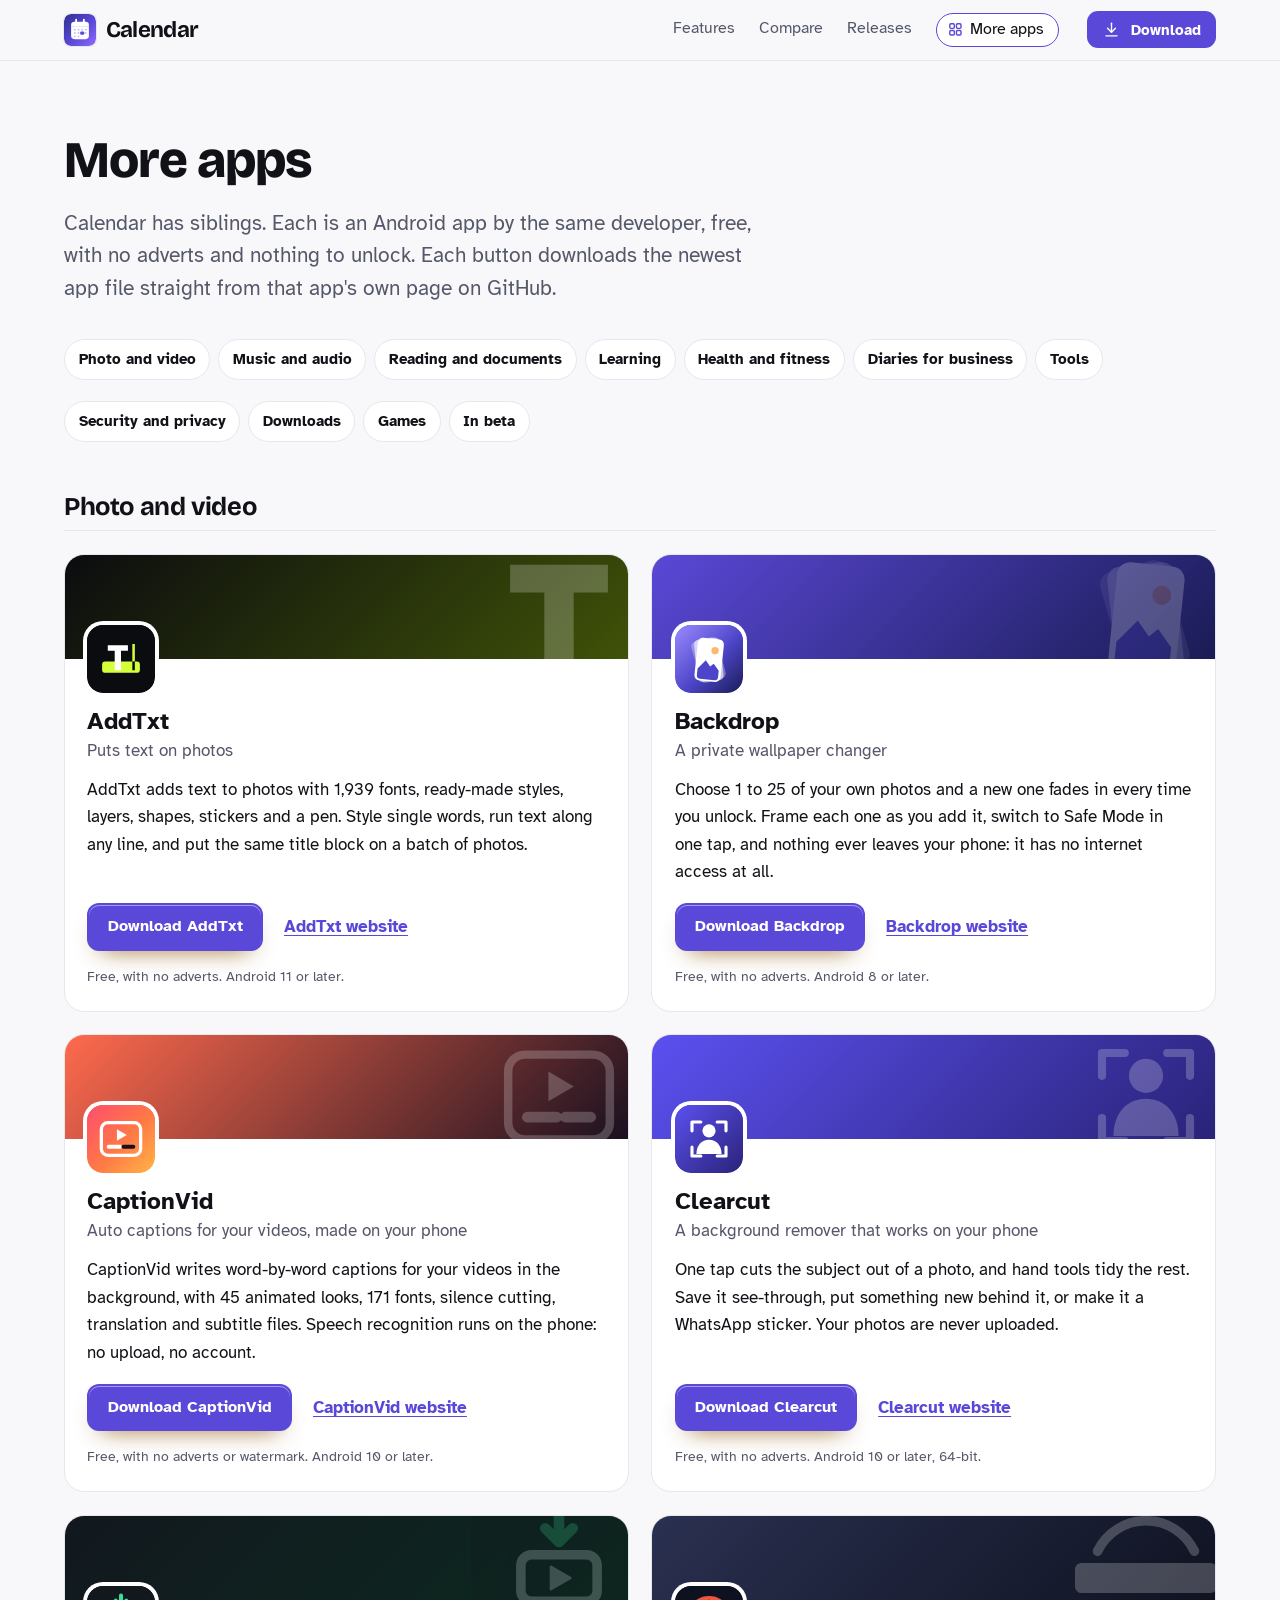
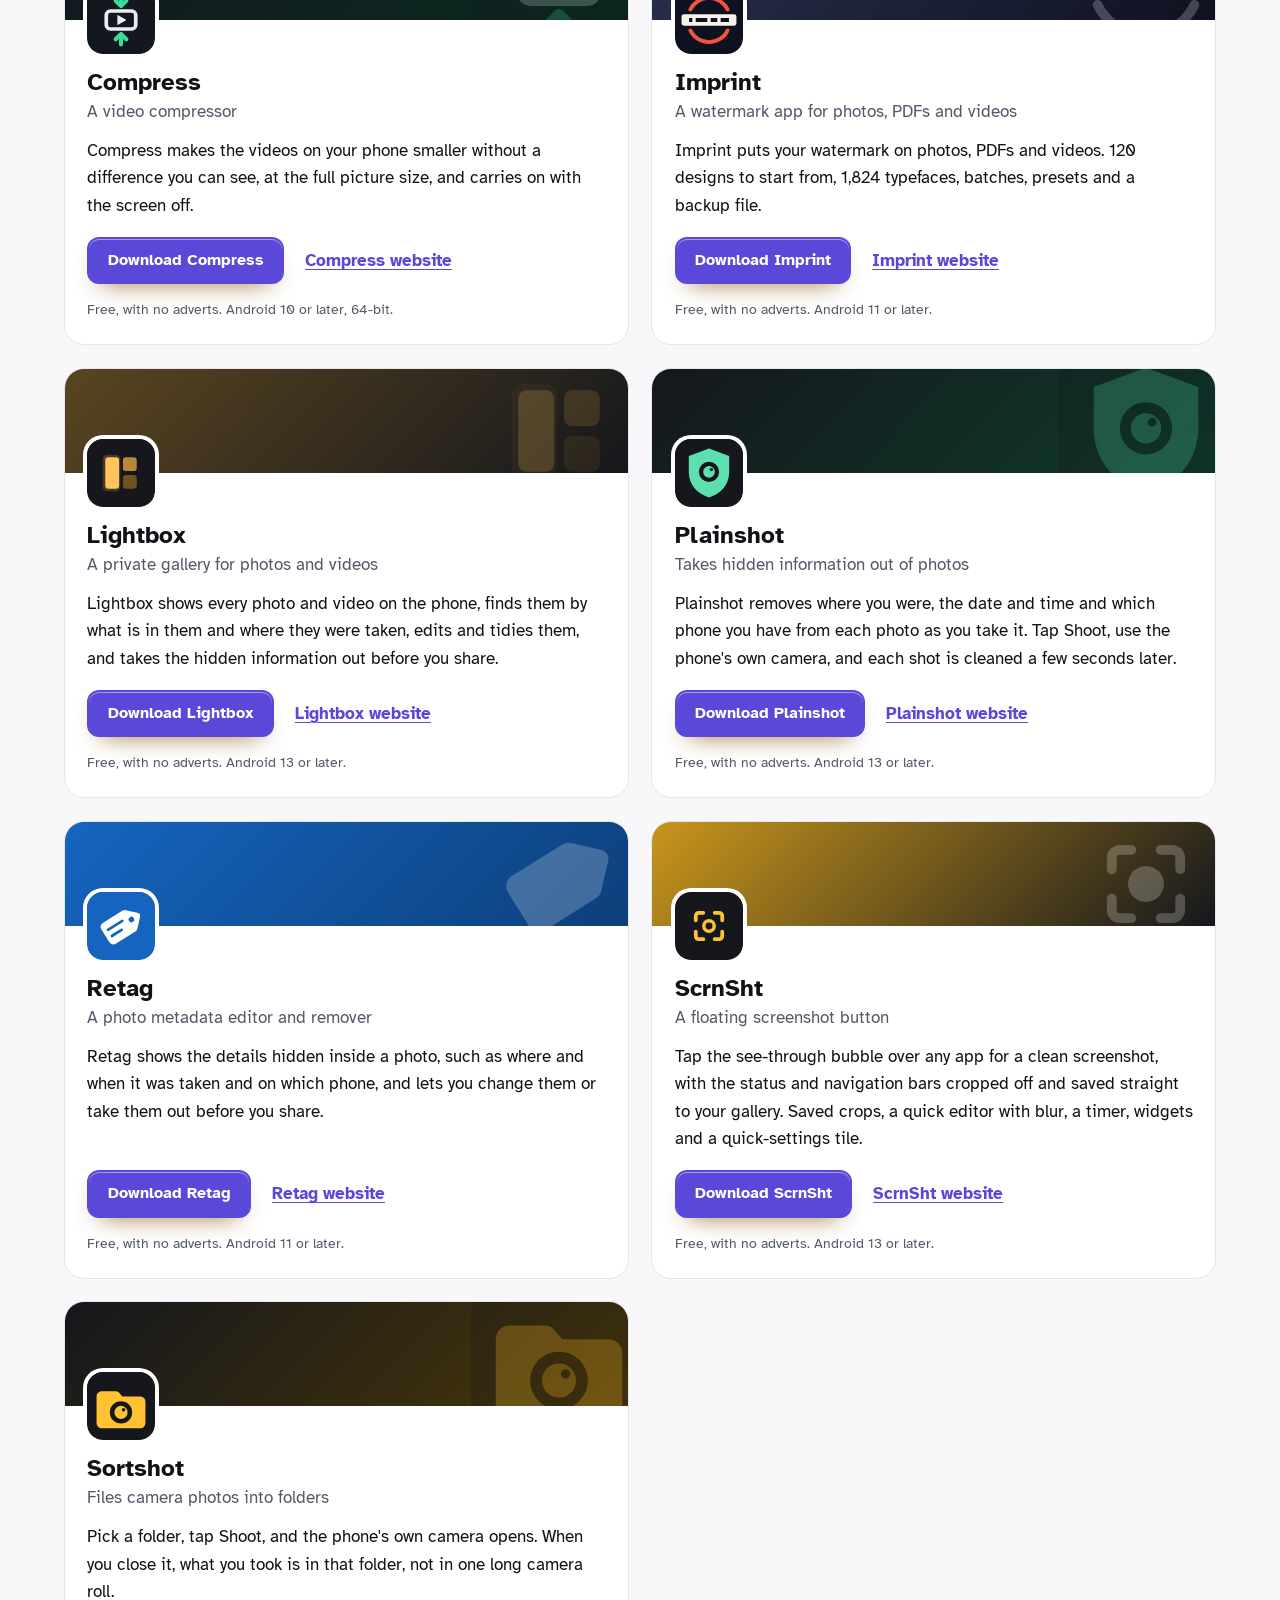
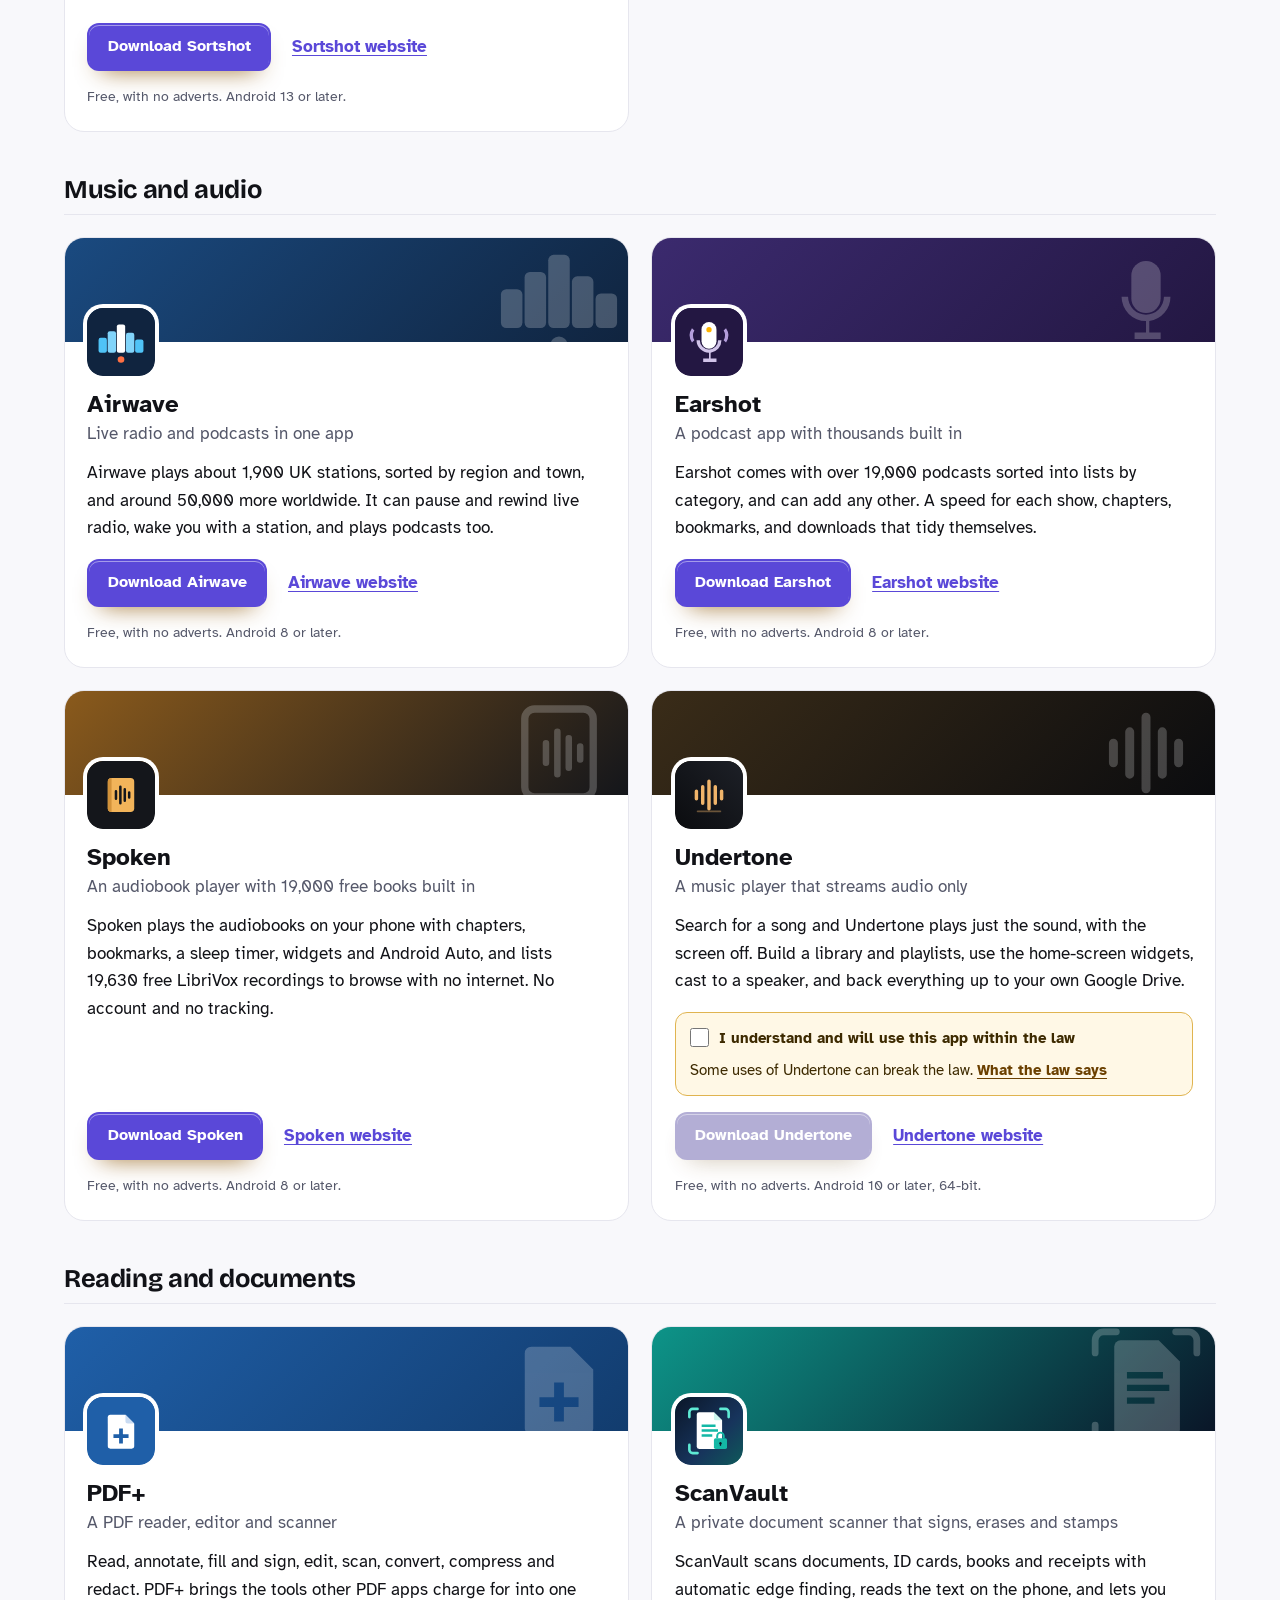
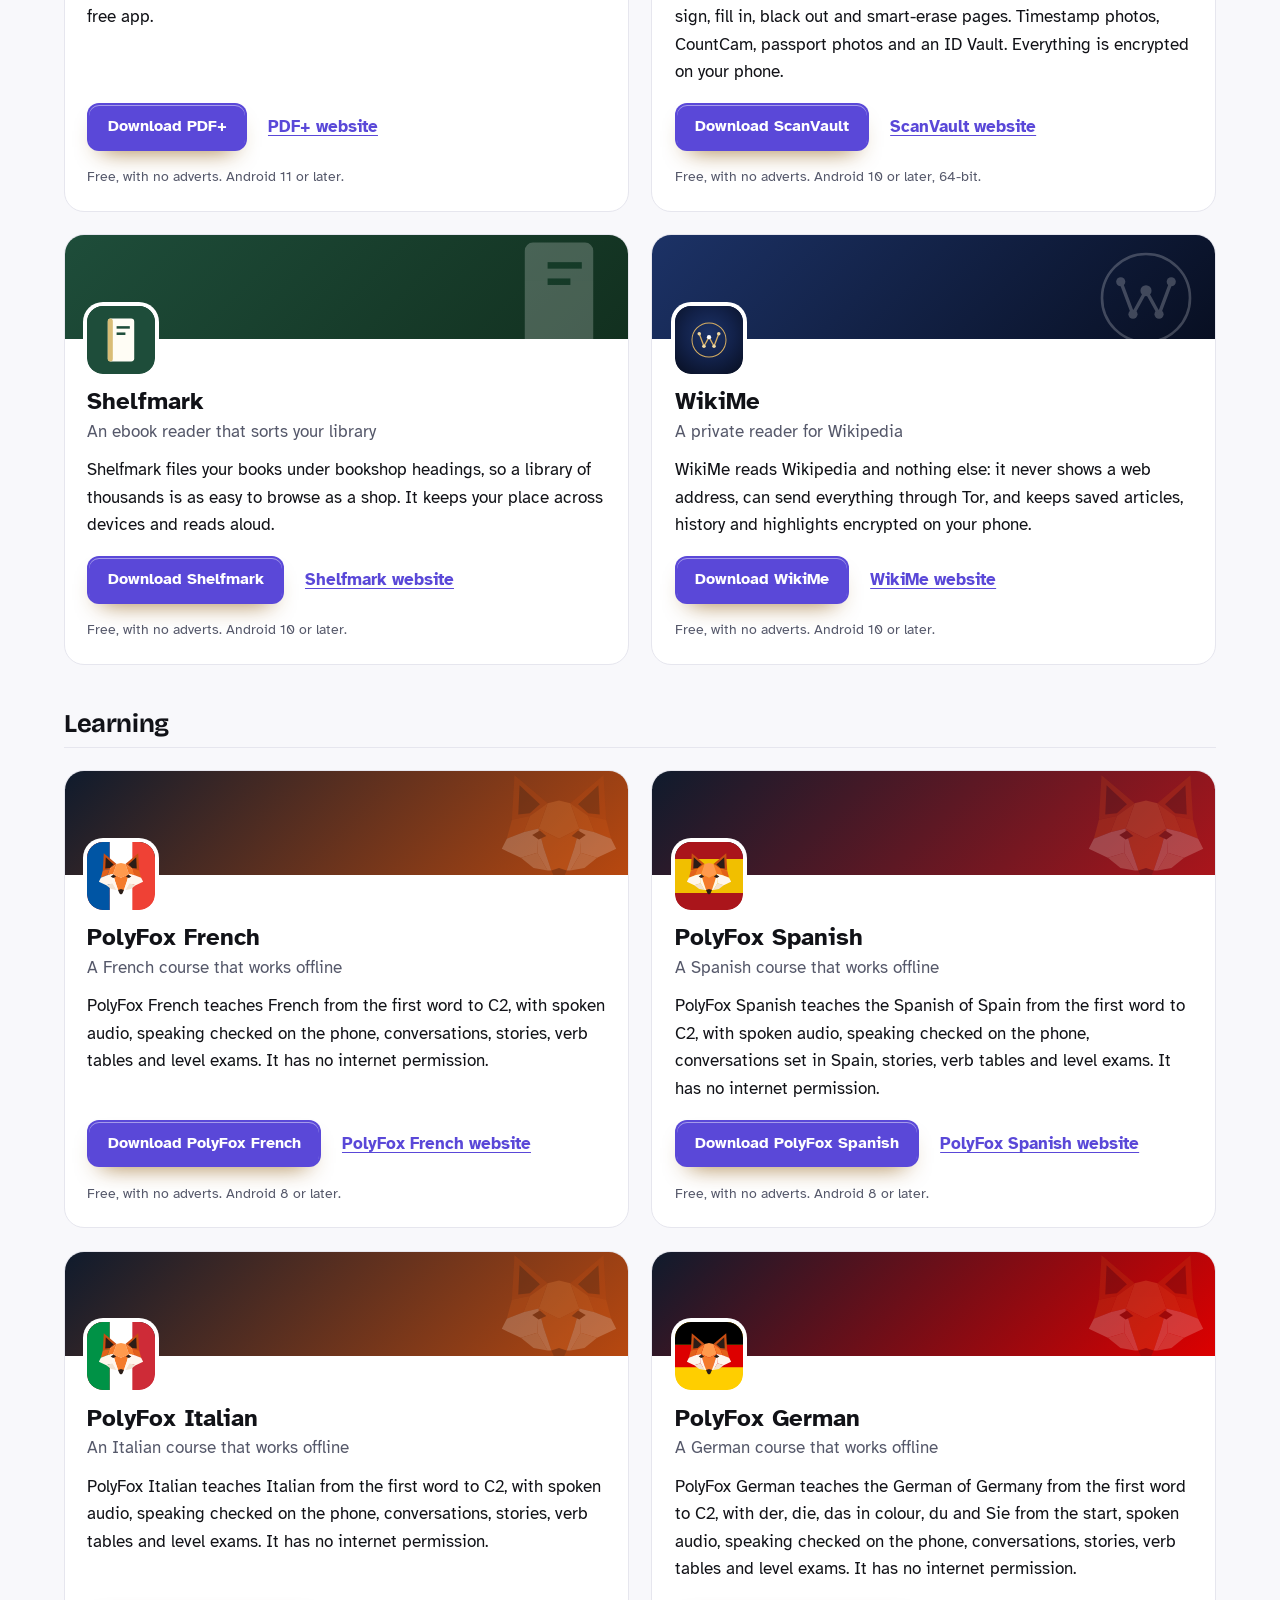
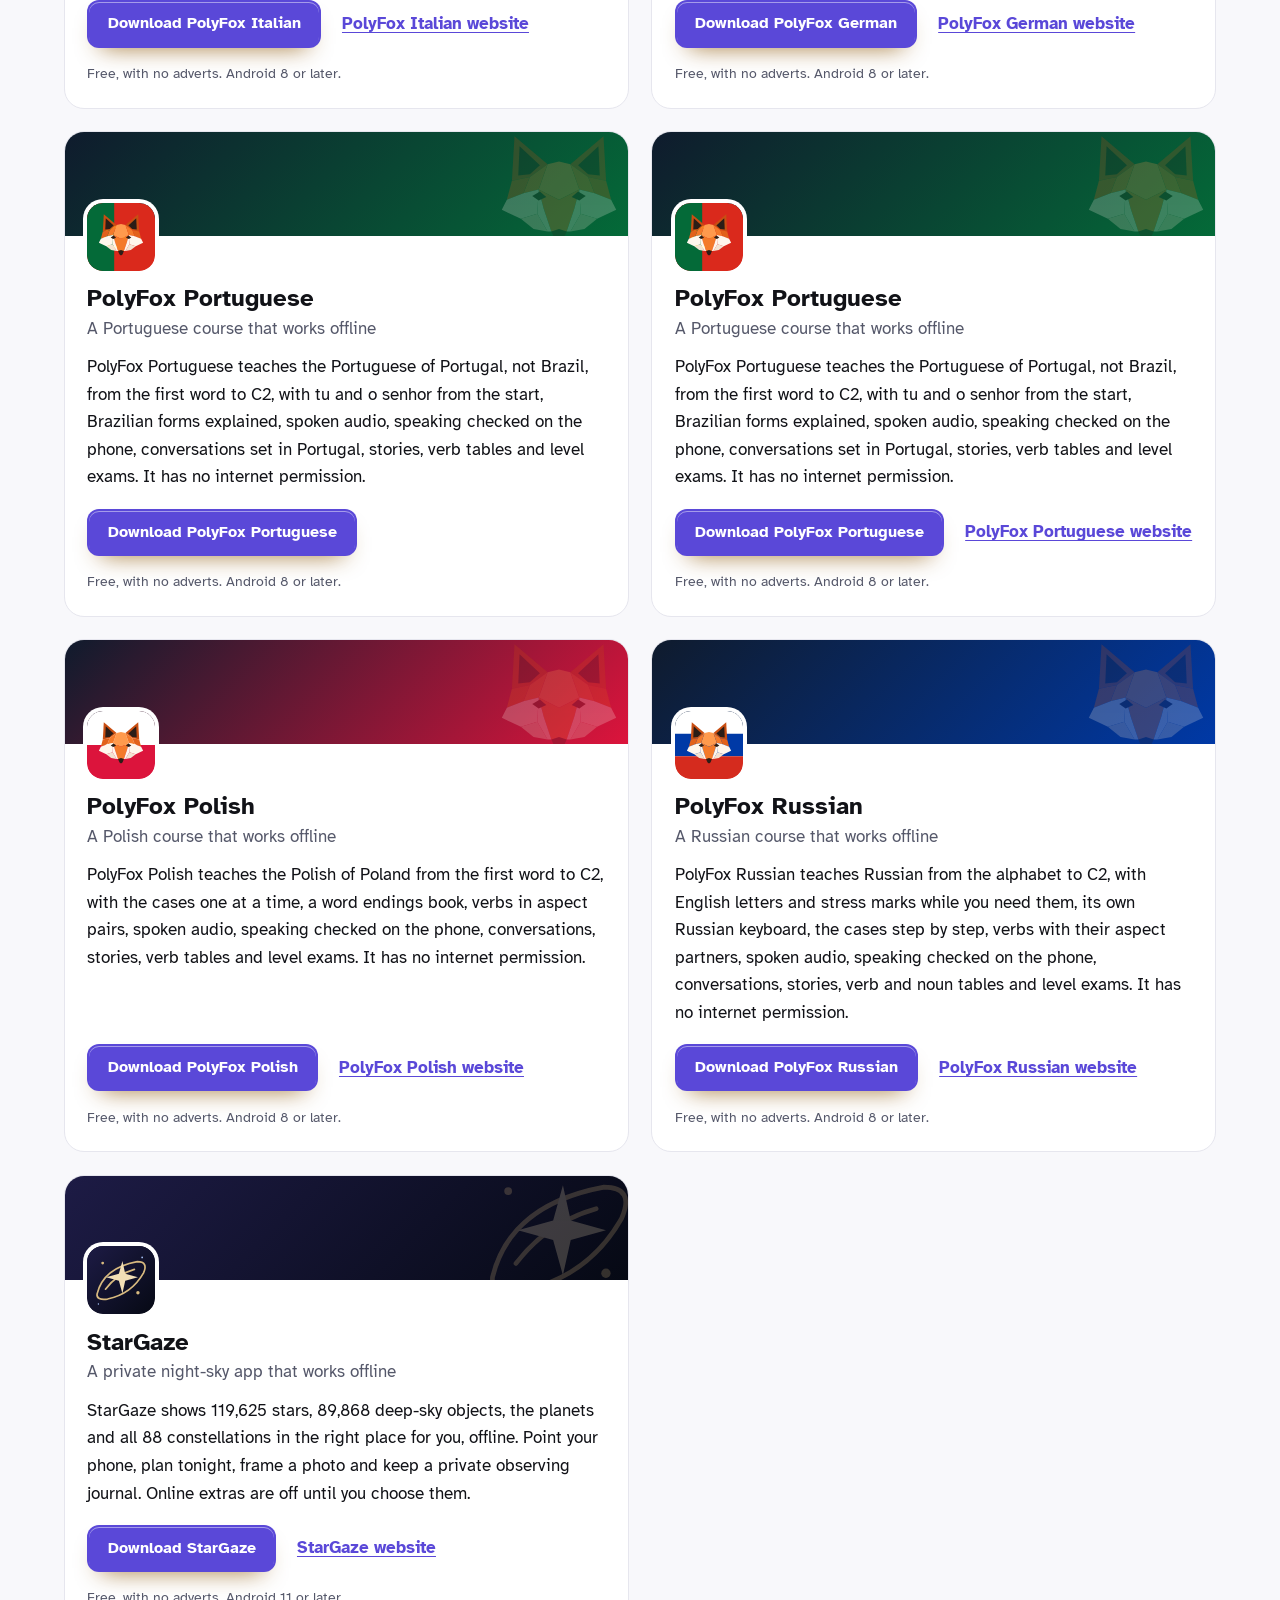
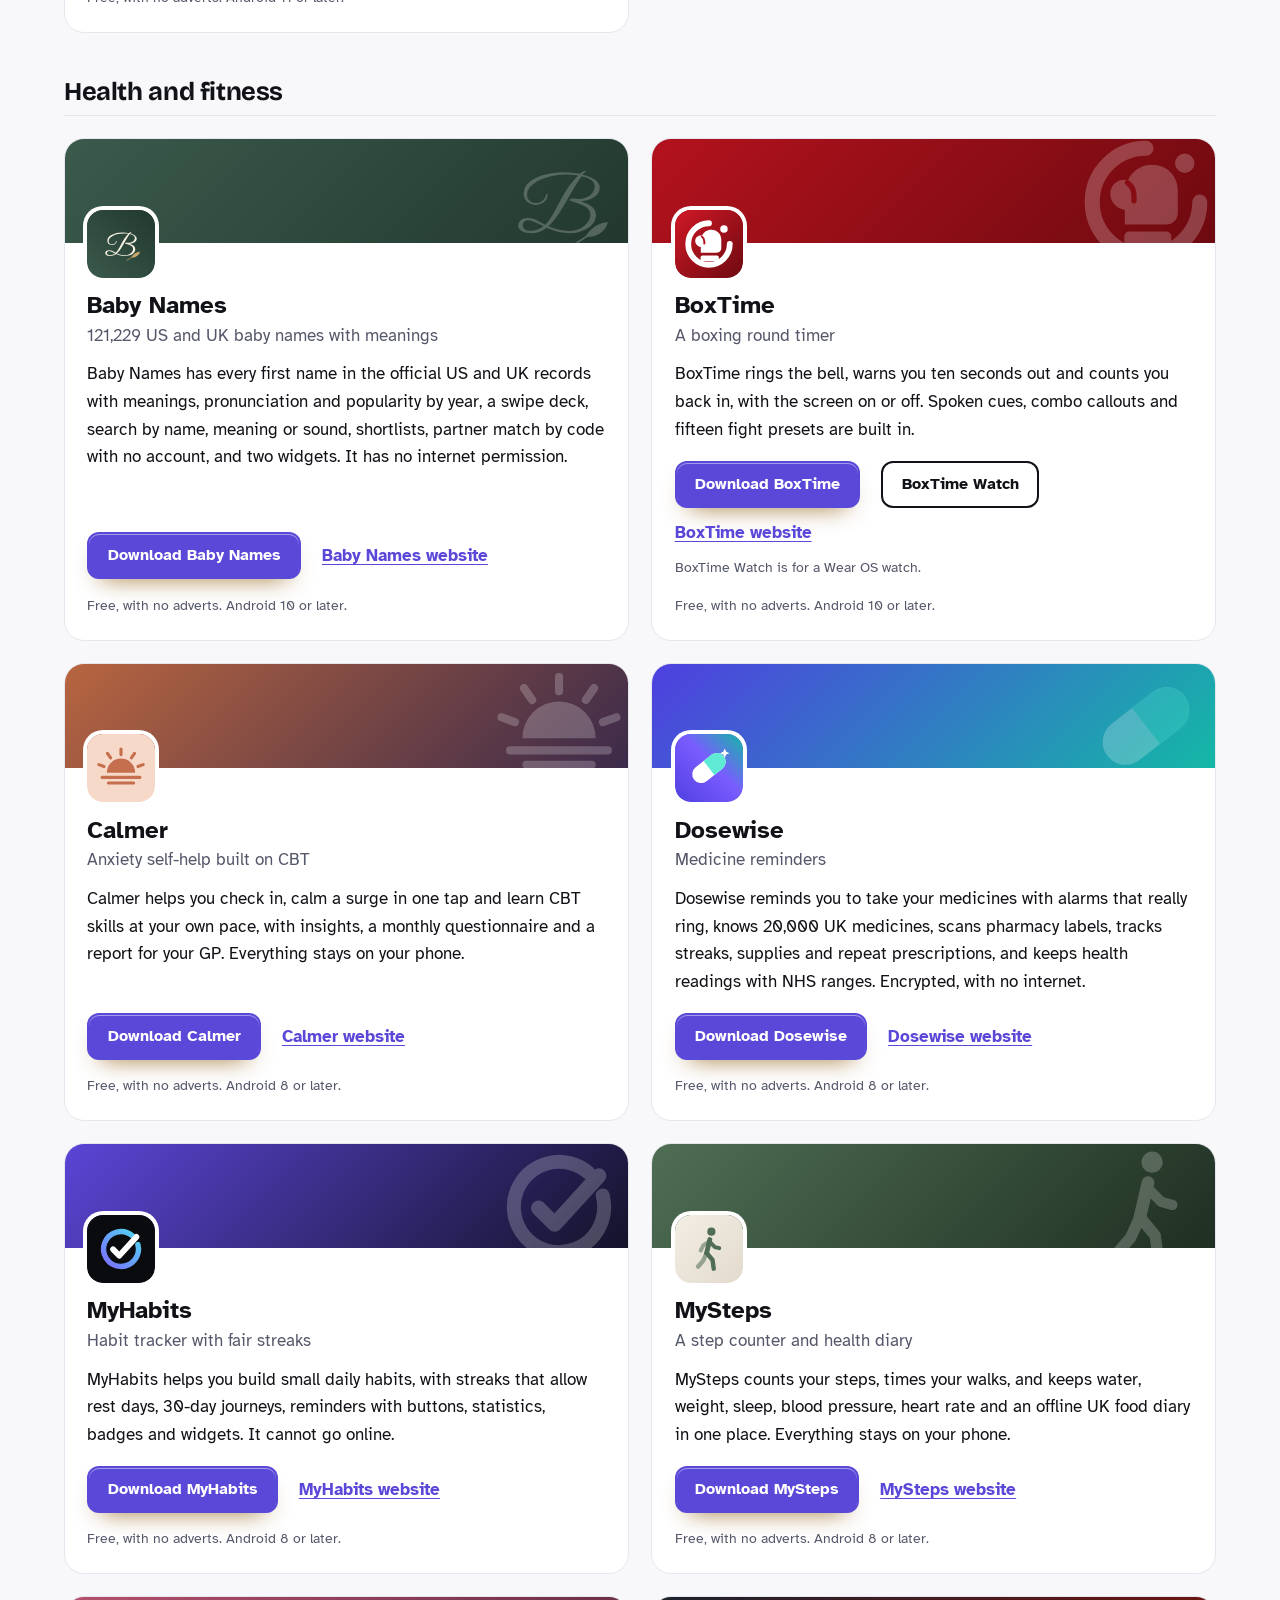
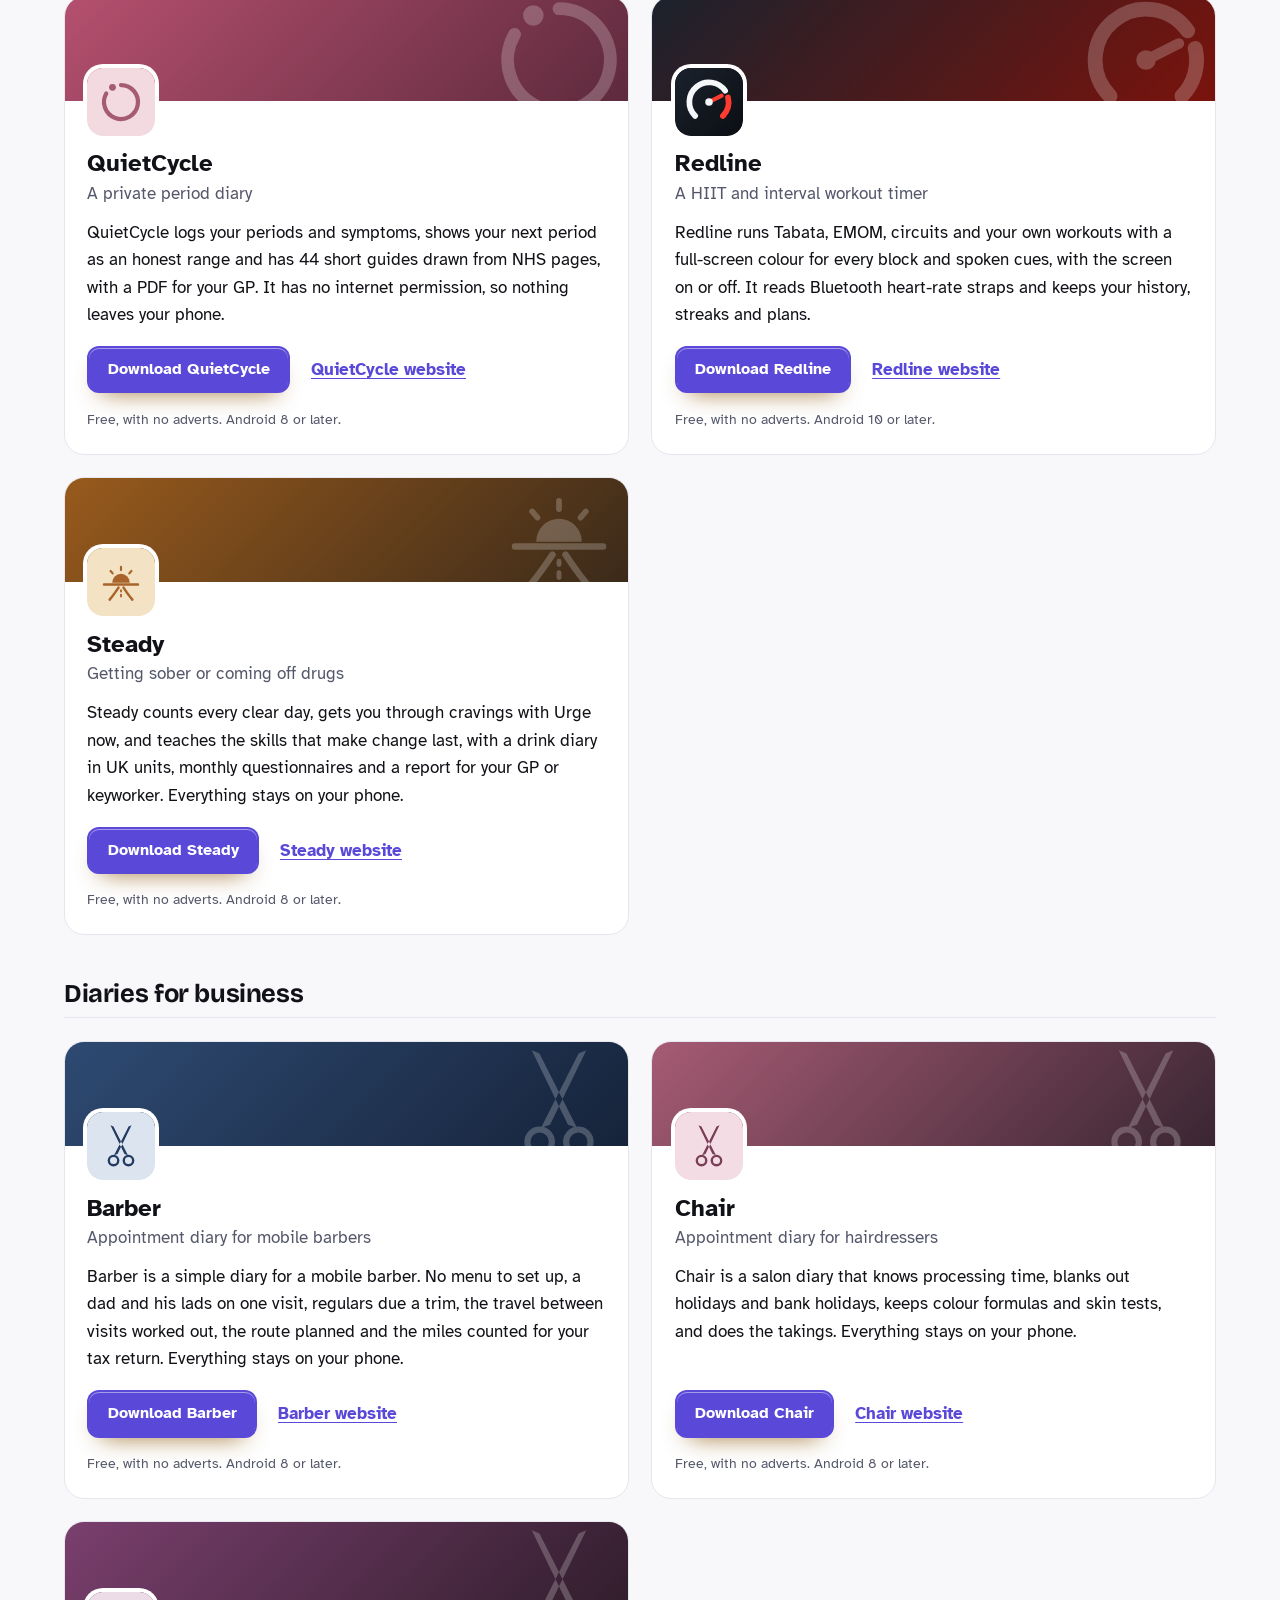
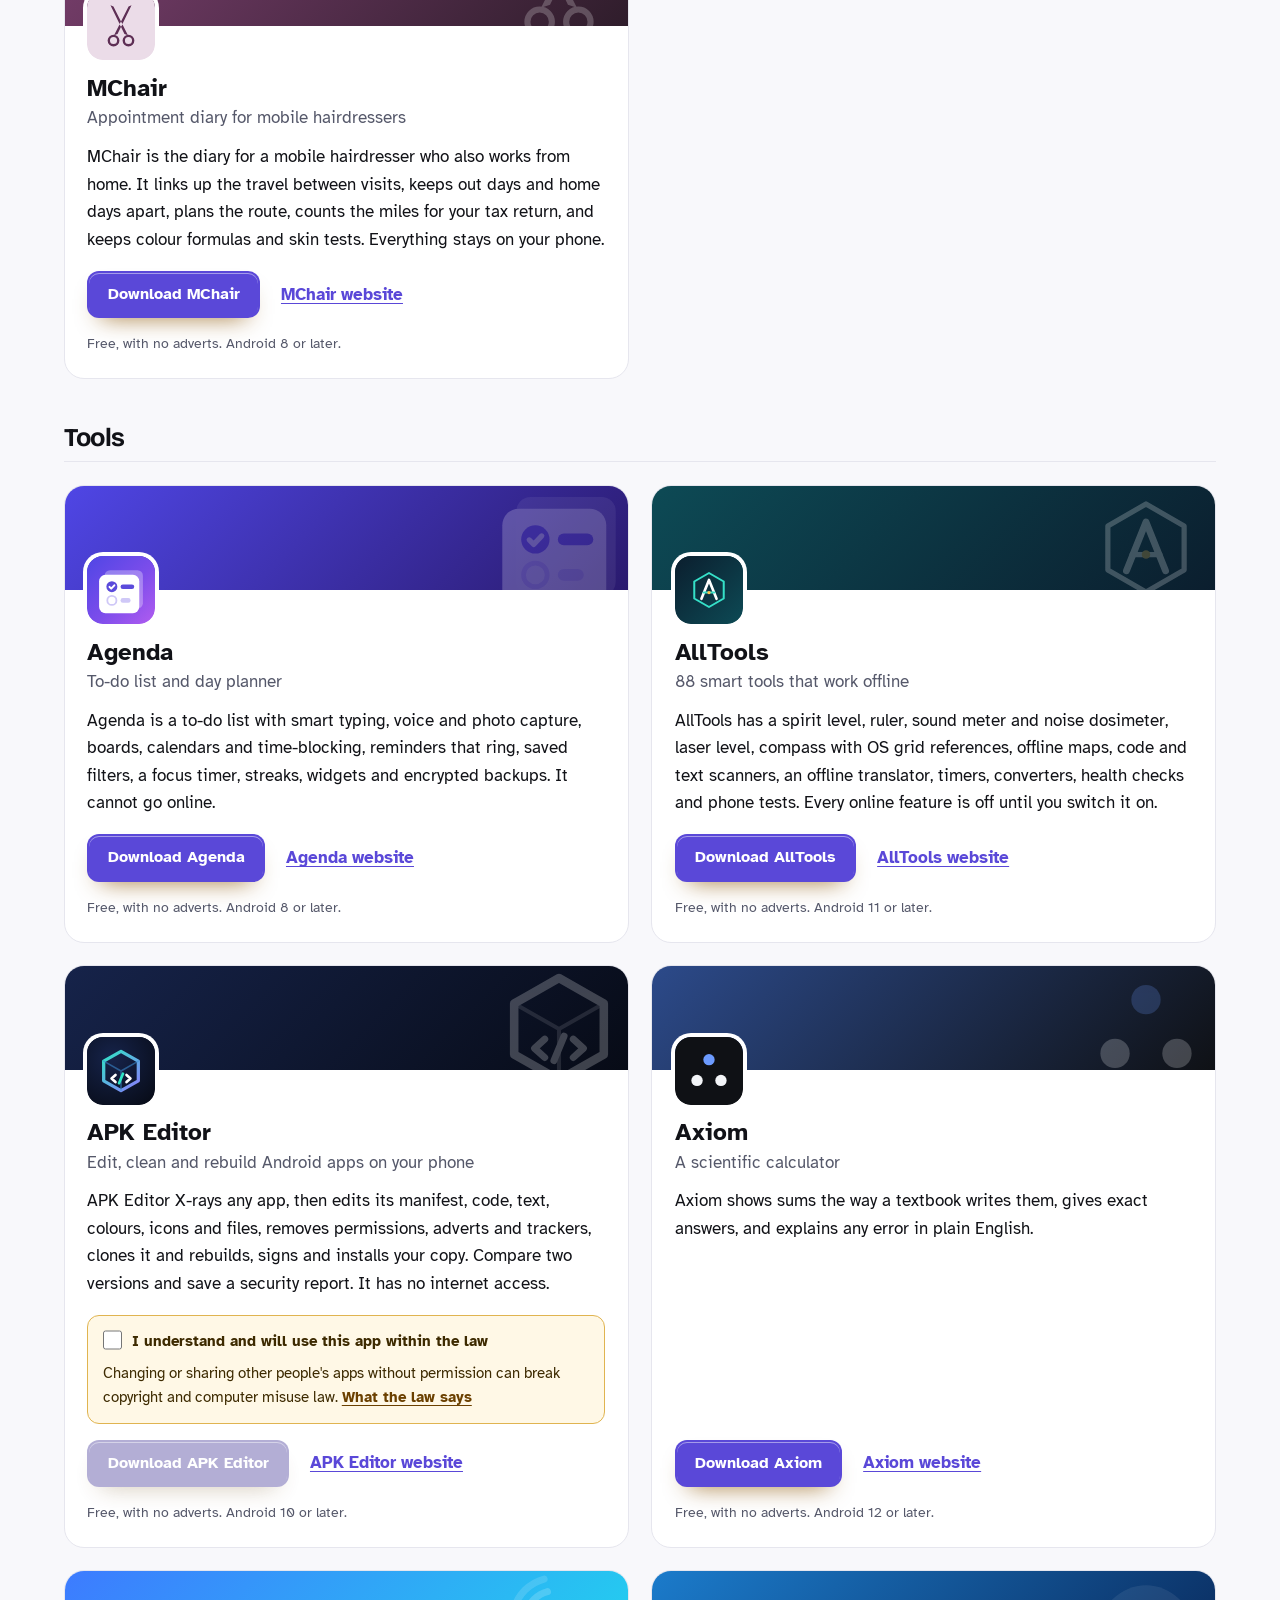
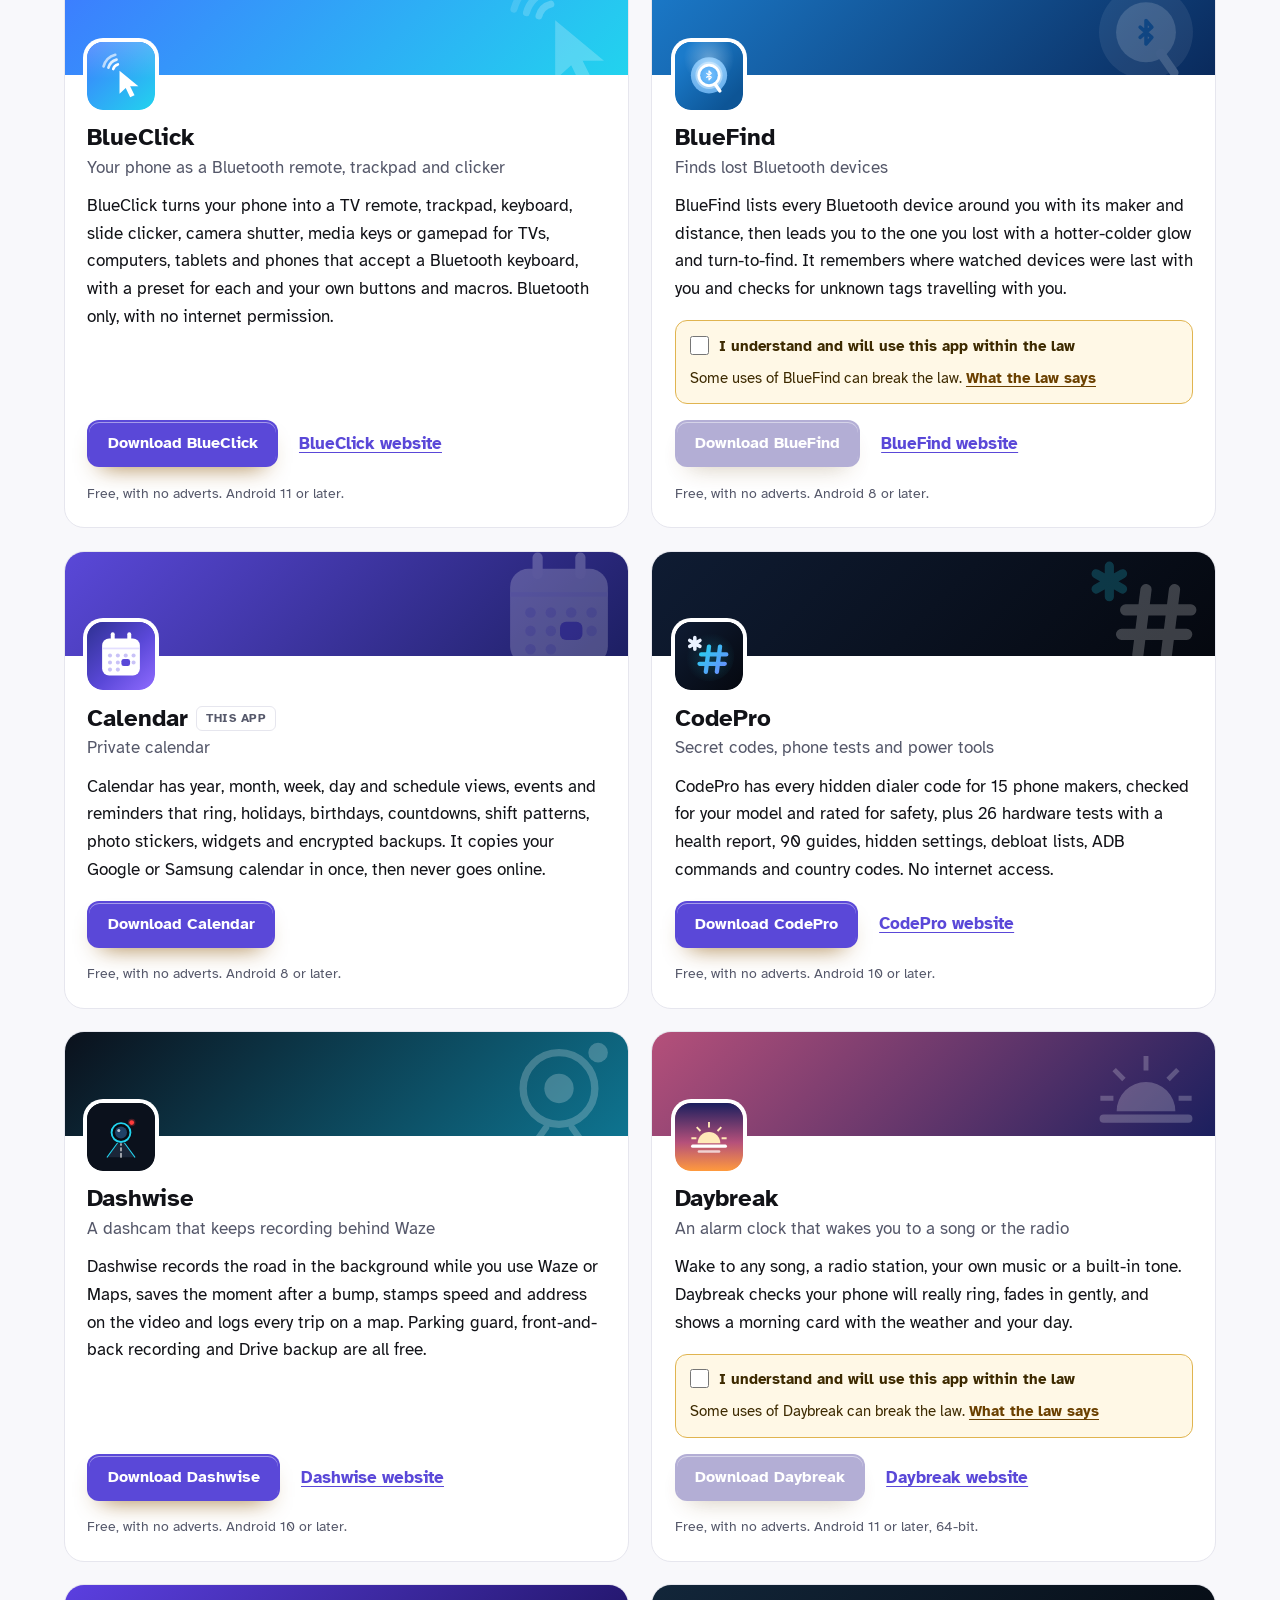
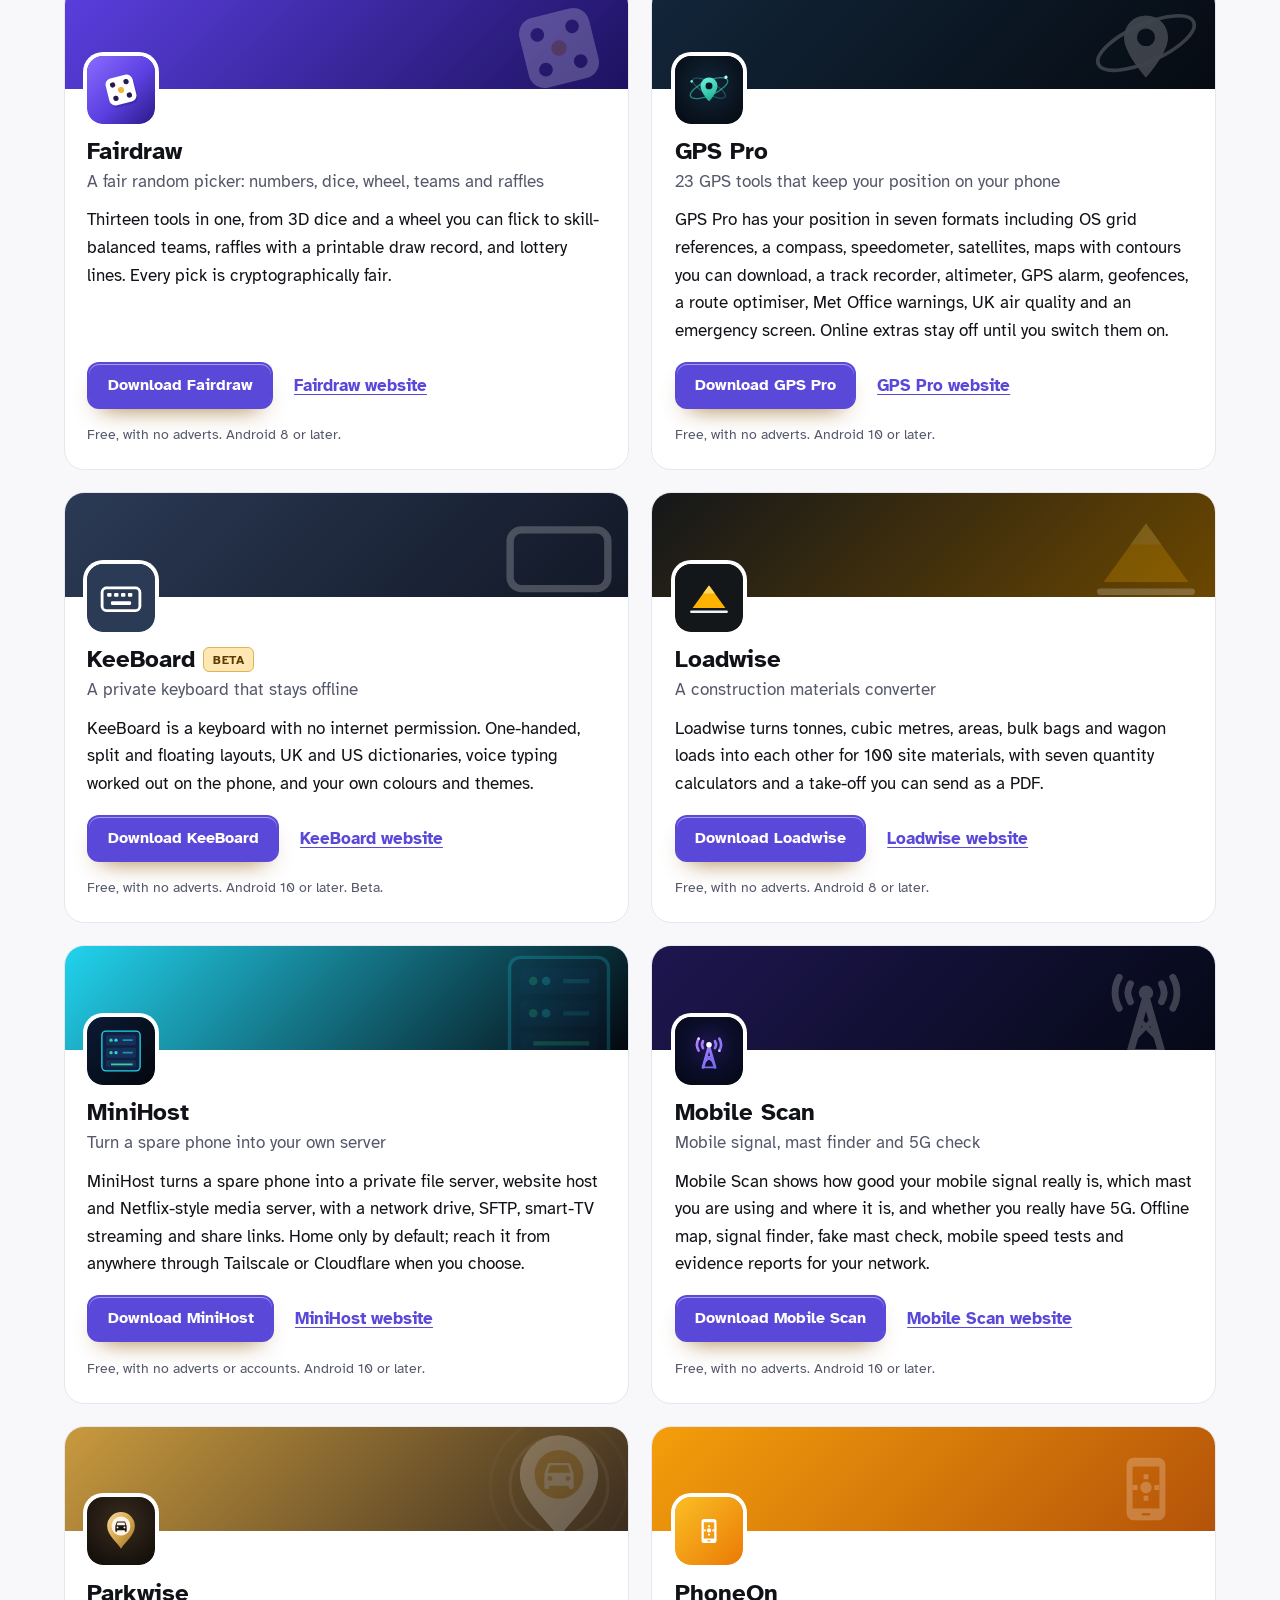
==== commit 7660d1d9: "More apps: add BlueClick" ====
--- a/more-apps.html
+++ b/more-apps.html
@@ -4,7 +4,7 @@
 <meta charset="utf-8">
 <meta name="viewport" content="width=device-width, initial-scale=1">
 <title>More free Android apps from the maker of Calendar</title>
-<meta name="description" content="All 97 free Android apps from the maker of Calendar, in one list by category, each with its download and a link to its website.">
+<meta name="description" content="All 98 free Android apps from the maker of Calendar, in one list by category, each with its download and a link to its website.">
 <meta name="author" content="Jonathan Jackson">
 <link rel="canonical" href="https://customgpter.github.io/calendar/more-apps.html">
 <meta name="theme-color" content="#f8f8fb" media="(prefers-color-scheme: light)">
@@ -12,7 +12,7 @@
 <meta property="og:type" content="website">
 <meta property="og:site_name" content="Calendar">
 <meta property="og:title" content="More free Android apps from the maker of Calendar">
-<meta property="og:description" content="All 97 free Android apps from the maker of Calendar, in one list by category, each with its download and a link to its website.">
+<meta property="og:description" content="All 98 free Android apps from the maker of Calendar, in one list by category, each with its download and a link to its website.">
 <meta property="og:url" content="https://customgpter.github.io/calendar/more-apps.html">
 <meta property="og:image" content="https://customgpter.github.io/calendar/assets/og.png">
 <meta property="og:image:width" content="1200">
@@ -26,7 +26,7 @@
 <link rel="preload" href="./assets/fonts/atkinson-hyperlegible-latin-400-normal.woff2" as="font" type="font/woff2" crossorigin>
 <link rel="stylesheet" href="./assets/site.css?v=1">
 <link rel="stylesheet" href="./assets/house.css?v=1">
-<script type="application/ld+json">{"@context":"https://schema.org","@type":"ItemList","name":"Apps from the maker of Calendar","url":"https://customgpter.github.io/calendar/more-apps.html","itemListElement":[{"@type":"ListItem","position":1,"name":"AddTxt","url":"https://customgpter.github.io/addtxt/"},{"@type":"ListItem","position":2,"name":"Backdrop","url":"https://customgpter.github.io/backdrop/"},{"@type":"ListItem","position":3,"name":"CaptionVid","url":"https://customgpter.github.io/captionvid/"},{"@type":"ListItem","position":4,"name":"Clearcut","url":"https://customgpter.github.io/clearcut/"},{"@type":"ListItem","position":5,"name":"Compress","url":"https://customgpter.github.io/compress/"},{"@type":"ListItem","position":6,"name":"Imprint","url":"https://customgpter.github.io/imprint/"},{"@type":"ListItem","position":7,"name":"Lightbox","url":"https://customgpter.github.io/lightbox/"},{"@type":"ListItem","position":8,"name":"Plainshot","url":"https://customgpter.github.io/plainshot/"},{"@type":"ListItem","position":9,"name":"Retag","url":"https://customgpter.github.io/retag/"},{"@type":"ListItem","position":10,"name":"ScrnSht","url":"https://customgpter.github.io/scrnsht/"},{"@type":"ListItem","position":11,"name":"Sortshot","url":"https://customgpter.github.io/sortshot/"},{"@type":"ListItem","position":12,"name":"Airwave","url":"https://customgpter.github.io/airwave/"},{"@type":"ListItem","position":13,"name":"Earshot","url":"https://customgpter.github.io/earshot/"},{"@type":"ListItem","position":14,"name":"Spoken","url":"https://customgpter.github.io/spoken/"},{"@type":"ListItem","position":15,"name":"Undertone","url":"https://customgpter.github.io/undertone/"},{"@type":"ListItem","position":16,"name":"PDF+","url":"https://customgpter.github.io/pdfplus/"},{"@type":"ListItem","position":17,"name":"ScanVault","url":"https://customgpter.github.io/scanvault/"},{"@type":"ListItem","position":18,"name":"Shelfmark","url":"https://customgpter.github.io/shelfmark/"},{"@type":"ListItem","position":19,"name":"WikiMe","url":"https://customgpter.github.io/wikime/"},{"@type":"ListItem","position":20,"name":"PolyFox French","url":"https://customgpter.github.io/polyfox/"},{"@type":"ListItem","position":21,"name":"PolyFox German","url":"https://customgpter.github.io/polyfox-german/"},{"@type":"ListItem","position":22,"name":"PolyFox Portuguese","url":"https://customgpter.github.io/polyfox-portuguese/"},{"@type":"ListItem","position":23,"name":"PolyFox Polish","url":"https://customgpter.github.io/polyfox-polish/"},{"@type":"ListItem","position":24,"name":"PolyFox Russian","url":"https://customgpter.github.io/polyfox-russian/"},{"@type":"ListItem","position":25,"name":"StarGaze","url":"https://customgpter.github.io/stargaze/"},{"@type":"ListItem","position":26,"name":"Baby Names","url":"https://customgpter.github.io/babynames/"},{"@type":"ListItem","position":27,"name":"BoxTime","url":"https://customgpter.github.io/boxtime/"},{"@type":"ListItem","position":28,"name":"Calmer","url":"https://customgpter.github.io/calmer/"},{"@type":"ListItem","position":29,"name":"Dosewise","url":"https://customgpter.github.io/dosewise/"},{"@type":"ListItem","position":30,"name":"MyHabits","url":"https://customgpter.github.io/myhabits/"},{"@type":"ListItem","position":31,"name":"MySteps","url":"https://customgpter.github.io/mysteps/"},{"@type":"ListItem","position":32,"name":"QuietCycle","url":"https://customgpter.github.io/quietcycle/"},{"@type":"ListItem","position":33,"name":"Redline","url":"https://customgpter.github.io/redline/"},{"@type":"ListItem","position":34,"name":"Steady","url":"https://customgpter.github.io/steady/"},{"@type":"ListItem","position":35,"name":"Barber","url":"https://customgpter.github.io/barber/"},{"@type":"ListItem","position":36,"name":"Chair","url":"https://customgpter.github.io/chair/"},{"@type":"ListItem","position":37,"name":"MChair","url":"https://customgpter.github.io/mchair/"},{"@type":"ListItem","position":38,"name":"Agenda","url":"https://customgpter.github.io/agenda/"},{"@type":"ListItem","position":39,"name":"AllTools","url":"https://customgpter.github.io/alltools/"},{"@type":"ListItem","position":40,"name":"APK Editor","url":"https://customgpter.github.io/apkeditor/"},{"@type":"ListItem","position":41,"name":"Axiom","url":"https://customgpter.github.io/axiom/"},{"@type":"ListItem","position":42,"name":"BlueFind","url":"https://customgpter.github.io/bluefind/"},{"@type":"ListItem","position":43,"name":"Calendar","url":"https://customgpter.github.io/calendar/"},{"@type":"ListItem","position":44,"name":"CodePro","url":"https://customgpter.github.io/codepro/"},{"@type":"ListItem","position":45,"name":"Dashwise","url":"https://customgpter.github.io/dashwise/"},{"@type":"ListItem","position":46,"name":"Daybreak","url":"https://customgpter.github.io/daybreak/"},{"@type":"ListItem","position":47,"name":"Fairdraw","url":"https://customgpter.github.io/fairdraw/"},{"@type":"ListItem","position":48,"name":"GPS Pro","url":"https://customgpter.github.io/gpspro/"},{"@type":"ListItem","position":49,"name":"KeeBoard","url":"https://customgpter.github.io/keeboard/"},{"@type":"ListItem","position":50,"name":"Loadwise","url":"https://customgpter.github.io/loadwise/"},{"@type":"ListItem","position":51,"name":"MiniHost","url":"https://customgpter.github.io/minihost/"},{"@type":"ListItem","position":52,"name":"Mobile Scan","url":"https://customgpter.github.io/mobilescan/"},{"@type":"ListItem","position":53,"name":"Parkwise","url":"https://customgpter.github.io/parkwise/"},{"@type":"ListItem","position":54,"name":"Pocketmind","url":"https://customgpter.github.io/pocketmind/"},{"@type":"ListItem","position":55,"name":"Refine","url":"https://customgpter.github.io/refine/"},{"@type":"ListItem","position":56,"name":"Shiftwise","url":"https://customgpter.github.io/shiftwise/"},{"@type":"ListItem","position":57,"name":"SimpleCalc","url":"https://customgpter.github.io/simplecalc/"},{"@type":"ListItem","position":58,"name":"Skyline","url":"https://customgpter.github.io/skyline/"},{"@type":"ListItem","position":59,"name":"Slipway","url":"https://customgpter.github.io/slipway/"},{"@type":"ListItem","position":60,"name":"Tagger","url":"https://customgpter.github.io/tagger/"},{"@type":"ListItem","position":61,"name":"TotalClean","url":"https://customgpter.github.io/totalclean/"},{"@type":"ListItem","position":62,"name":"TVLink","url":"https://customgpter.github.io/tvlink/"},{"@type":"ListItem","position":63,"name":"Unbox","url":"https://customgpter.github.io/unbox/"},{"@type":"ListItem","position":64,"name":"WhatsKeep","url":"https://customgpter.github.io/whatskeep/"},{"@type":"ListItem","position":65,"name":"WiFi Scan","url":"https://customgpter.github.io/wifiscan/"},{"@type":"ListItem","position":66,"name":"Auditly","url":"https://customgpter.github.io/auditly/"},{"@type":"ListItem","position":67,"name":"Backchannel","url":"https://customgpter.github.io/backchannel/"},{"@type":"ListItem","position":68,"name":"ENotes","url":"https://customgpter.github.io/enotes/"},{"@type":"ListItem","position":69,"name":"FindMe","url":"https://customgpter.github.io/findme/"},{"@type":"ListItem","position":70,"name":"iLock","url":"https://customgpter.github.io/ilock/"},{"@type":"ListItem","position":71,"name":"ImSafe","url":"https://customgpter.github.io/imsafe/"},{"@type":"ListItem","position":72,"name":"IShred","url":"https://customgpter.github.io/ishred/"},{"@type":"ListItem","position":73,"name":"LockBox","url":"https://customgpter.github.io/lockbox/"},{"@type":"ListItem","position":74,"name":"PassVault","url":"https://customgpter.github.io/passvault/"},{"@type":"ListItem","position":75,"name":"SpyFind","url":"https://customgpter.github.io/spyfind/"},{"@type":"ListItem","position":76,"name":"TextWipe","url":"https://customgpter.github.io/textwipe/"},{"@type":"ListItem","position":77,"name":"Tracewire","url":"https://customgpter.github.io/tracewire/"},{"@type":"ListItem","position":78,"name":"Vigil","url":"https://customgpter.github.io/vigil/"},{"@type":"ListItem","position":79,"name":"Grab","url":"https://customgpter.github.io/grab/"},{"@type":"ListItem","position":80,"name":"Swarm","url":"https://customgpter.github.io/swarm/"},{"@type":"ListItem","position":81,"name":"Plane Games","url":"https://customgpter.github.io/plane-games/"},{"@type":"ListItem","position":82,"name":"Ninefold","url":"https://customgpter.github.io/ninefold/"},{"@type":"ListItem","position":83,"name":"Cubewise","url":"https://customgpter.github.io/cubewise/"},{"@type":"ListItem","position":84,"name":"Tilewise","url":"https://customgpter.github.io/tilewise/"},{"@type":"ListItem","position":85,"name":"Letterwise","url":"https://customgpter.github.io/letterwise/"},{"@type":"ListItem","position":86,"name":"Kingside","url":"https://customgpter.github.io/kingside/"},{"@type":"ListItem","position":87,"name":"Deckhand","url":"https://customgpter.github.io/deckhand/"},{"@type":"ListItem","position":88,"name":"SNESForge","url":"https://customgpter.github.io/snesforge/"},{"@type":"ListItem","position":89,"name":"Fame Boy","url":"https://customgpter.github.io/fameboy/"},{"@type":"ListItem","position":90,"name":"PSPPro","url":"https://customgpter.github.io/psppro/"},{"@type":"ListItem","position":91,"name":"MegaGen","url":"https://customgpter.github.io/megagen/"},{"@type":"ListItem","position":92,"name":"QVR","url":"https://customgpter.github.io/qvr/"},{"@type":"ListItem","position":93,"name":"QVR Watch","url":"https://customgpter.github.io/qvr-watch/"},{"@type":"ListItem","position":94,"name":"QVRLite","url":"https://customgpter.github.io/qvrlite/"},{"@type":"ListItem","position":95,"name":"Onionz","url":"https://customgpter.github.io/onionz/"},{"@type":"ListItem","position":96,"name":"OnionzWeb","url":"https://customgpter.github.io/onionzweb/"}]}</script>
+<script type="application/ld+json">{"@context":"https://schema.org","@type":"ItemList","name":"Apps from the maker of Calendar","url":"https://customgpter.github.io/calendar/more-apps.html","itemListElement":[{"@type":"ListItem","position":1,"name":"AddTxt","url":"https://customgpter.github.io/addtxt/"},{"@type":"ListItem","position":2,"name":"Backdrop","url":"https://customgpter.github.io/backdrop/"},{"@type":"ListItem","position":3,"name":"CaptionVid","url":"https://customgpter.github.io/captionvid/"},{"@type":"ListItem","position":4,"name":"Clearcut","url":"https://customgpter.github.io/clearcut/"},{"@type":"ListItem","position":5,"name":"Compress","url":"https://customgpter.github.io/compress/"},{"@type":"ListItem","position":6,"name":"Imprint","url":"https://customgpter.github.io/imprint/"},{"@type":"ListItem","position":7,"name":"Lightbox","url":"https://customgpter.github.io/lightbox/"},{"@type":"ListItem","position":8,"name":"Plainshot","url":"https://customgpter.github.io/plainshot/"},{"@type":"ListItem","position":9,"name":"Retag","url":"https://customgpter.github.io/retag/"},{"@type":"ListItem","position":10,"name":"ScrnSht","url":"https://customgpter.github.io/scrnsht/"},{"@type":"ListItem","position":11,"name":"Sortshot","url":"https://customgpter.github.io/sortshot/"},{"@type":"ListItem","position":12,"name":"Airwave","url":"https://customgpter.github.io/airwave/"},{"@type":"ListItem","position":13,"name":"Earshot","url":"https://customgpter.github.io/earshot/"},{"@type":"ListItem","position":14,"name":"Spoken","url":"https://customgpter.github.io/spoken/"},{"@type":"ListItem","position":15,"name":"Undertone","url":"https://customgpter.github.io/undertone/"},{"@type":"ListItem","position":16,"name":"PDF+","url":"https://customgpter.github.io/pdfplus/"},{"@type":"ListItem","position":17,"name":"ScanVault","url":"https://customgpter.github.io/scanvault/"},{"@type":"ListItem","position":18,"name":"Shelfmark","url":"https://customgpter.github.io/shelfmark/"},{"@type":"ListItem","position":19,"name":"WikiMe","url":"https://customgpter.github.io/wikime/"},{"@type":"ListItem","position":20,"name":"PolyFox French","url":"https://customgpter.github.io/polyfox/"},{"@type":"ListItem","position":21,"name":"PolyFox German","url":"https://customgpter.github.io/polyfox-german/"},{"@type":"ListItem","position":22,"name":"PolyFox Portuguese","url":"https://customgpter.github.io/polyfox-portuguese/"},{"@type":"ListItem","position":23,"name":"PolyFox Polish","url":"https://customgpter.github.io/polyfox-polish/"},{"@type":"ListItem","position":24,"name":"PolyFox Russian","url":"https://customgpter.github.io/polyfox-russian/"},{"@type":"ListItem","position":25,"name":"StarGaze","url":"https://customgpter.github.io/stargaze/"},{"@type":"ListItem","position":26,"name":"Baby Names","url":"https://customgpter.github.io/babynames/"},{"@type":"ListItem","position":27,"name":"BoxTime","url":"https://customgpter.github.io/boxtime/"},{"@type":"ListItem","position":28,"name":"Calmer","url":"https://customgpter.github.io/calmer/"},{"@type":"ListItem","position":29,"name":"Dosewise","url":"https://customgpter.github.io/dosewise/"},{"@type":"ListItem","position":30,"name":"MyHabits","url":"https://customgpter.github.io/myhabits/"},{"@type":"ListItem","position":31,"name":"MySteps","url":"https://customgpter.github.io/mysteps/"},{"@type":"ListItem","position":32,"name":"QuietCycle","url":"https://customgpter.github.io/quietcycle/"},{"@type":"ListItem","position":33,"name":"Redline","url":"https://customgpter.github.io/redline/"},{"@type":"ListItem","position":34,"name":"Steady","url":"https://customgpter.github.io/steady/"},{"@type":"ListItem","position":35,"name":"Barber","url":"https://customgpter.github.io/barber/"},{"@type":"ListItem","position":36,"name":"Chair","url":"https://customgpter.github.io/chair/"},{"@type":"ListItem","position":37,"name":"MChair","url":"https://customgpter.github.io/mchair/"},{"@type":"ListItem","position":38,"name":"Agenda","url":"https://customgpter.github.io/agenda/"},{"@type":"ListItem","position":39,"name":"AllTools","url":"https://customgpter.github.io/alltools/"},{"@type":"ListItem","position":40,"name":"APK Editor","url":"https://customgpter.github.io/apkeditor/"},{"@type":"ListItem","position":41,"name":"Axiom","url":"https://customgpter.github.io/axiom/"},{"@type":"ListItem","position":42,"name":"BlueClick","url":"https://customgpter.github.io/blueclick/"},{"@type":"ListItem","position":43,"name":"BlueFind","url":"https://customgpter.github.io/bluefind/"},{"@type":"ListItem","position":44,"name":"Calendar","url":"https://customgpter.github.io/calendar/"},{"@type":"ListItem","position":45,"name":"CodePro","url":"https://customgpter.github.io/codepro/"},{"@type":"ListItem","position":46,"name":"Dashwise","url":"https://customgpter.github.io/dashwise/"},{"@type":"ListItem","position":47,"name":"Daybreak","url":"https://customgpter.github.io/daybreak/"},{"@type":"ListItem","position":48,"name":"Fairdraw","url":"https://customgpter.github.io/fairdraw/"},{"@type":"ListItem","position":49,"name":"GPS Pro","url":"https://customgpter.github.io/gpspro/"},{"@type":"ListItem","position":50,"name":"KeeBoard","url":"https://customgpter.github.io/keeboard/"},{"@type":"ListItem","position":51,"name":"Loadwise","url":"https://customgpter.github.io/loadwise/"},{"@type":"ListItem","position":52,"name":"MiniHost","url":"https://customgpter.github.io/minihost/"},{"@type":"ListItem","position":53,"name":"Mobile Scan","url":"https://customgpter.github.io/mobilescan/"},{"@type":"ListItem","position":54,"name":"Parkwise","url":"https://customgpter.github.io/parkwise/"},{"@type":"ListItem","position":55,"name":"Pocketmind","url":"https://customgpter.github.io/pocketmind/"},{"@type":"ListItem","position":56,"name":"Refine","url":"https://customgpter.github.io/refine/"},{"@type":"ListItem","position":57,"name":"Shiftwise","url":"https://customgpter.github.io/shiftwise/"},{"@type":"ListItem","position":58,"name":"SimpleCalc","url":"https://customgpter.github.io/simplecalc/"},{"@type":"ListItem","position":59,"name":"Skyline","url":"https://customgpter.github.io/skyline/"},{"@type":"ListItem","position":60,"name":"Slipway","url":"https://customgpter.github.io/slipway/"},{"@type":"ListItem","position":61,"name":"Tagger","url":"https://customgpter.github.io/tagger/"},{"@type":"ListItem","position":62,"name":"TotalClean","url":"https://customgpter.github.io/totalclean/"},{"@type":"ListItem","position":63,"name":"TVLink","url":"https://customgpter.github.io/tvlink/"},{"@type":"ListItem","position":64,"name":"Unbox","url":"https://customgpter.github.io/unbox/"},{"@type":"ListItem","position":65,"name":"WhatsKeep","url":"https://customgpter.github.io/whatskeep/"},{"@type":"ListItem","position":66,"name":"WiFi Scan","url":"https://customgpter.github.io/wifiscan/"},{"@type":"ListItem","position":67,"name":"Auditly","url":"https://customgpter.github.io/auditly/"},{"@type":"ListItem","position":68,"name":"Backchannel","url":"https://customgpter.github.io/backchannel/"},{"@type":"ListItem","position":69,"name":"ENotes","url":"https://customgpter.github.io/enotes/"},{"@type":"ListItem","position":70,"name":"FindMe","url":"https://customgpter.github.io/findme/"},{"@type":"ListItem","position":71,"name":"iLock","url":"https://customgpter.github.io/ilock/"},{"@type":"ListItem","position":72,"name":"ImSafe","url":"https://customgpter.github.io/imsafe/"},{"@type":"ListItem","position":73,"name":"IShred","url":"https://customgpter.github.io/ishred/"},{"@type":"ListItem","position":74,"name":"LockBox","url":"https://customgpter.github.io/lockbox/"},{"@type":"ListItem","position":75,"name":"PassVault","url":"https://customgpter.github.io/passvault/"},{"@type":"ListItem","position":76,"name":"SpyFind","url":"https://customgpter.github.io/spyfind/"},{"@type":"ListItem","position":77,"name":"TextWipe","url":"https://customgpter.github.io/textwipe/"},{"@type":"ListItem","position":78,"name":"Tracewire","url":"https://customgpter.github.io/tracewire/"},{"@type":"ListItem","position":79,"name":"Vigil","url":"https://customgpter.github.io/vigil/"},{"@type":"ListItem","position":80,"name":"Grab","url":"https://customgpter.github.io/grab/"},{"@type":"ListItem","position":81,"name":"Swarm","url":"https://customgpter.github.io/swarm/"},{"@type":"ListItem","position":82,"name":"Plane Games","url":"https://customgpter.github.io/plane-games/"},{"@type":"ListItem","position":83,"name":"Ninefold","url":"https://customgpter.github.io/ninefold/"},{"@type":"ListItem","position":84,"name":"Cubewise","url":"https://customgpter.github.io/cubewise/"},{"@type":"ListItem","position":85,"name":"Tilewise","url":"https://customgpter.github.io/tilewise/"},{"@type":"ListItem","position":86,"name":"Letterwise","url":"https://customgpter.github.io/letterwise/"},{"@type":"ListItem","position":87,"name":"Kingside","url":"https://customgpter.github.io/kingside/"},{"@type":"ListItem","position":88,"name":"Deckhand","url":"https://customgpter.github.io/deckhand/"},{"@type":"ListItem","position":89,"name":"SNESForge","url":"https://customgpter.github.io/snesforge/"},{"@type":"ListItem","position":90,"name":"Fame Boy","url":"https://customgpter.github.io/fameboy/"},{"@type":"ListItem","position":91,"name":"PSPPro","url":"https://customgpter.github.io/psppro/"},{"@type":"ListItem","position":92,"name":"MegaGen","url":"https://customgpter.github.io/megagen/"},{"@type":"ListItem","position":93,"name":"QVR","url":"https://customgpter.github.io/qvr/"},{"@type":"ListItem","position":94,"name":"QVR Watch","url":"https://customgpter.github.io/qvr-watch/"},{"@type":"ListItem","position":95,"name":"QVRLite","url":"https://customgpter.github.io/qvrlite/"},{"@type":"ListItem","position":96,"name":"Onionz","url":"https://customgpter.github.io/onionz/"},{"@type":"ListItem","position":97,"name":"OnionzWeb","url":"https://customgpter.github.io/onionzweb/"}]}</script>
 <link rel="stylesheet" href="./assets/apps-list.css?v=1">
 <script src="./assets/apps-list.js?v=1" defer></script>
 </head>
@@ -87,7 +87,7 @@
 <div class="mapps-group" role="group" aria-labelledby="apps-tools"><h2 class="mapps-cat" id="apps-tools">Tools</h2>
 <ul class="mapps"><li class="mapp" style="--b:#4f46e5;--b2:#2a1a6e"><div class="mapp-cover" aria-hidden="true"><svg viewBox="0 0 108 108"><g transform="translate(54 56) scale(1.45) translate(-52 -56)"><rect x="34" y="33" width="42" height="42" rx="6" fill="#fff" fill-opacity=".3"/><rect x="28" y="38" width="44" height="42" rx="7" fill="#fff" fill-opacity=".95"/><circle cx="42" cy="51" r="6" fill="#5b4bdb"/><path d="M39.4 51.2l1.9 1.9 3.4-3.6" stroke="#fff" stroke-width="2.2" fill="none" stroke-linecap="round" stroke-linejoin="round"/><rect x="51.5" y="48.5" width="15" height="5" rx="2.5" fill="#5b4bdb"/><circle cx="42" cy="66" r="5" fill="none" stroke="#cfc8f7" stroke-width="2"/><rect x="51.5" y="63.5" width="11" height="5" rx="2.5" fill="#cfc8f7"/></g></svg></div><div class="mapp-body"><svg class="mapp-icon" viewBox="0 0 108 108" aria-hidden="true"><defs><linearGradient id="i-agenda-agi" x1="0" y1="0" x2="1" y2="1"><stop offset="0" stop-color="#4f46e5"/><stop offset=".55" stop-color="#7c4deb"/><stop offset="1" stop-color="#b15cf0"/></linearGradient></defs><rect width="108" height="108" rx="24" fill="url(#i-agenda-agi)"/><g transform="translate(54 56) scale(1.45) translate(-52 -56)"><rect x="34" y="33" width="42" height="42" rx="6" fill="#fff" fill-opacity=".3"/><rect x="28" y="38" width="44" height="42" rx="7" fill="#fff"/><circle cx="42" cy="51" r="6" fill="#5b4bdb"/><path d="M39.4 51.2l1.9 1.9 3.4-3.6" stroke="#fff" stroke-width="2.2" fill="none" stroke-linecap="round" stroke-linejoin="round"/><rect x="51.5" y="48.5" width="15" height="5" rx="2.5" fill="#5b4bdb"/><circle cx="42" cy="66" r="5" fill="none" stroke="#cfc8f7" stroke-width="2"/><rect x="51.5" y="63.5" width="11" height="5" rx="2.5" fill="#cfc8f7"/></g></svg><h3>Agenda</h3><p class="mapp-kind">To-do list and day planner</p><p class="mapp-say">Agenda is a to-do list with smart typing, voice and photo capture, boards, calendars and time-blocking, reminders that ring, saved filters, a focus timer, streaks, widgets and encrypted backups. It cannot go online.</p><p class="mapp-go"><a class="button" href="https://github.com/CustomGPTer/agenda/releases/latest/download/Agenda.apk">Download Agenda</a><a class="mapp-site" href="https://customgpter.github.io/agenda/">Agenda website</a></p><p class="mapp-needs">Free, with no adverts. Android 8 or later.</p></div></li>
 <li class="mapp" style="--b:#0d4a55;--b2:#0b1e2e"><div class="mapp-cover" aria-hidden="true"><svg viewBox="0 0 108 108"><path d="M54 27L77.4 40.5L77.4 67.5L54 81L30.6 67.5L30.6 40.5Z" stroke="#fff" stroke-width="3.2" stroke-linejoin="round" fill="none"/><path d="M42 68L54 38L66 68" stroke="#fff" stroke-width="4.2" stroke-linecap="round" stroke-linejoin="round" fill="none"/><path d="M45.5 58L62.5 58" stroke="#fff" stroke-width="3.2" stroke-linecap="round"/><circle cx="54" cy="58" r="2.6" fill="#ffc24b"/></svg></div><div class="mapp-body"><svg class="mapp-icon" viewBox="0 0 108 108" aria-hidden="true"><defs><linearGradient id="i-alltools-atbg" x1="0" y1="0" x2="1" y2="1"><stop offset="0" stop-color="#0b1e2e"/><stop offset="1" stop-color="#0d4a55"/></linearGradient></defs><rect width="108" height="108" rx="24" fill="url(#i-alltools-atbg)"/><path d="M54 27L77.4 40.5L77.4 67.5L54 81L30.6 67.5L30.6 40.5Z" stroke="#35e0c8" stroke-width="3.2" stroke-linejoin="round" fill="none"/><path d="M42 68L54 38L66 68" stroke="#fff" stroke-width="4.2" stroke-linecap="round" stroke-linejoin="round" fill="none"/><path d="M45.5 58L62.5 58" stroke="#35e0c8" stroke-width="3.2" stroke-linecap="round"/><circle cx="54" cy="58" r="2.6" fill="#ffc24b"/></svg><h3>AllTools</h3><p class="mapp-kind">88 smart tools that work offline</p><p class="mapp-say">AllTools has a spirit level, ruler, sound meter and noise dosimeter, laser level, compass with OS grid references, offline maps, code and text scanners, an offline translator, timers, converters, health checks and phone tests. Every online feature is off until you switch it on.</p><p class="mapp-go"><a class="button" href="https://github.com/CustomGPTer/alltools/releases/latest/download/AllTools.apk">Download AllTools</a><a class="mapp-site" href="https://customgpter.github.io/alltools/">AllTools website</a></p><p class="mapp-needs">Free, with no adverts. Android 11 or later.</p></div></li><li class="mapp is-gated" style="--b:#16234a;--b2:#070b16"><div class="mapp-cover" aria-hidden="true"><svg viewBox="0 0 108 108"><g transform="translate(54 54) scale(1.25) translate(-54 -52)"><path d="M54 27L76 39.5L76 64.5L54 77L32 64.5L32 39.5Z" stroke="#fff" stroke-width="4.2" stroke-linejoin="round" fill="none"/><path d="M32 39.5L54 52L76 39.5M54 52L54 77" stroke="#fff" stroke-width="2" stroke-linecap="round" fill="none" opacity=".5"/><path d="M47 57L42 61.5L47 66M61 57L66 61.5L61 66" stroke="#fff" stroke-width="3.4" stroke-linecap="round" stroke-linejoin="round" fill="none"/><path d="M56.5 55.5L51.5 67.5" stroke="#fff" stroke-width="3.4" stroke-linecap="round"/></g></svg></div><div class="mapp-body"><svg class="mapp-icon" viewBox="0 0 108 108" aria-hidden="true"><defs><radialGradient id="i-apkeditor-aebg" cx="40" cy="34" r="96" gradientUnits="userSpaceOnUse"><stop offset="0" stop-color="#16234a"/><stop offset="1" stop-color="#070b16"/></radialGradient><linearGradient id="i-apkeditor-aehx" x1="32" y1="27" x2="76" y2="77" gradientUnits="userSpaceOnUse"><stop offset="0" stop-color="#2ee6c5"/><stop offset="1" stop-color="#8b7cff"/></linearGradient></defs><rect width="108" height="108" rx="24" fill="url(#i-apkeditor-aebg)"/><g transform="translate(54 54) scale(1.25) translate(-54 -52)"><path d="M54 27L76 39.5L76 64.5L54 77L32 64.5L32 39.5Z" stroke="url(#i-apkeditor-aehx)" stroke-width="4.2" stroke-linejoin="round" fill="none"/><path d="M32 39.5L54 52L76 39.5M54 52L54 77" stroke="#3d8fd6" stroke-width="2" stroke-linecap="round" fill="none" opacity=".55"/><path d="M47 57L42 61.5L47 66M61 57L66 61.5L61 66" stroke="#fff" stroke-width="3.4" stroke-linecap="round" stroke-linejoin="round" fill="none"/><path d="M56.5 55.5L51.5 67.5" stroke="#2ee6c5" stroke-width="3.4" stroke-linecap="round"/></g></svg><h3>APK Editor</h3><p class="mapp-kind">Edit, clean and rebuild Android apps on your phone</p><p class="mapp-say">APK Editor X-rays any app, then edits its manifest, code, text, colours, icons and files, removes permissions, adverts and trackers, clones it and rebuilds, signs and installs your copy. Compare two versions and save a security report. It has no internet access.</p><div class="mapp-law" data-gate><label><input type="checkbox"> I understand and will use this app within the law</label><p>Changing or sharing other people's apps without permission can break copyright and computer misuse law. <a href="https://customgpter.github.io/apkeditor/terms.html#law">What the law says</a></p><noscript><p>Turn on JavaScript to download, or use the <a href="https://customgpter.github.io/apkeditor/">APK Editor website</a>.</p></noscript></div><p class="mapp-go"><a class="button" data-href="https://github.com/CustomGPTer/apkeditor/releases/latest/download/APKEditor.apk" aria-disabled="true" role="link" tabindex="-1">Download APK Editor</a><a class="mapp-site" href="https://customgpter.github.io/apkeditor/">APK Editor website</a></p><p class="mapp-needs">Free, with no adverts. Android 10 or later.</p></div></li><li class="mapp" style="--b:#2c4a8a;--b2:#0f1115"><div class="mapp-cover" aria-hidden="true"><svg viewBox="0 0 108 108"><circle cx="54" cy="36" r="9" fill="#6c9bff"/><circle cx="35" cy="69" r="9" fill="#f3f5f8"/><circle cx="73" cy="69" r="9" fill="#f3f5f8"/></svg></div><div class="mapp-body"><svg class="mapp-icon" viewBox="0 0 108 108" aria-hidden="true"><rect width="108" height="108" rx="24" fill="#0f1115"/><circle cx="54" cy="36" r="9" fill="#6c9bff"/><circle cx="35" cy="69" r="9" fill="#f3f5f8"/><circle cx="73" cy="69" r="9" fill="#f3f5f8"/></svg><h3>Axiom</h3><p class="mapp-kind">A scientific calculator</p><p class="mapp-say">Axiom shows sums the way a textbook writes them, gives exact answers, and explains any error in plain English.</p><p class="mapp-go"><a class="button" href="https://github.com/CustomGPTer/axiom/releases/latest/download/Axiom.apk">Download Axiom</a><a class="mapp-site" href="https://customgpter.github.io/axiom/">Axiom website</a></p><p class="mapp-needs">Free, with no adverts. Android 12 or later.</p></div></li>
-<li class="mapp is-gated" style="--b:#1b7bcb;--b2:#0a2a5c"><div class="mapp-cover" aria-hidden="true"><svg viewBox="0 0 108 108"><circle cx="54" cy="52.92" r="28.8" fill="#fff" fill-opacity=".35"/><path d="M63 65.88L71.28 77.76" stroke="#fff" stroke-width="5.4" stroke-linecap="round"/><circle cx="54" cy="52.92" r="18.36" fill="#fff" fill-opacity=".95"/><path d="M50.4 49.75L57.6 56.09L54 60.12L54 45.72L57.6 49.75L50.4 56.09" fill="none" stroke="#1B7BCB" stroke-width="2.2" stroke-linecap="round" stroke-linejoin="round"/></svg></div><div class="mapp-body"><svg class="mapp-icon" viewBox="0 0 108 108" aria-hidden="true"><defs><linearGradient id="i-bluefind-bfa" gradientUnits="userSpaceOnUse" x1="18" y1="18" x2="90" y2="90"><stop offset="0" stop-color="#1B7BCB"/><stop offset="1" stop-color="#0D5596"/></linearGradient><radialGradient id="i-bluefind-bfb" gradientUnits="userSpaceOnUse" cx="54" cy="26" r="40"><stop offset="0" stop-color="#fff" stop-opacity=".33"/><stop offset="1" stop-color="#fff" stop-opacity="0"/></radialGradient><radialGradient id="i-bluefind-bfc" gradientUnits="userSpaceOnUse" cx="54" cy="39.6" r="39.6"><stop offset="0" stop-color="#B7E0FF"/><stop offset=".6" stop-color="#7FC0F5"/><stop offset="1" stop-color="#6AB0EC"/></radialGradient><radialGradient id="i-bluefind-bfd" gradientUnits="userSpaceOnUse" cx="54" cy="52.92" r="14.4"><stop offset="0" stop-color="#79C3FF"/><stop offset="1" stop-color="#5AAEF5"/></radialGradient></defs><rect width="108" height="108" rx="24" fill="url(#i-bluefind-bfa)"/><rect width="108" height="108" rx="24" fill="url(#i-bluefind-bfb)"/><circle cx="54" cy="52.92" r="28.8" fill="url(#i-bluefind-bfc)"/><circle cx="54" cy="52.92" r="21.6" fill="#fff" fill-opacity=".35"/><path d="M63 65.88L71.28 77.76" stroke="#fff" stroke-width="5.4" stroke-linecap="round"/><circle cx="54" cy="52.92" r="18.36" fill="#fff"/><circle cx="54" cy="52.92" r="14.04" fill="url(#i-bluefind-bfd)"/><path d="M50.4 49.75L57.6 56.09L54 60.12L54 45.72L57.6 49.75L50.4 56.09" fill="none" stroke="#fff" stroke-width="1.87" stroke-linecap="round" stroke-linejoin="round"/></svg><h3>BlueFind</h3><p class="mapp-kind">Finds lost Bluetooth devices</p><p class="mapp-say">BlueFind lists every Bluetooth device around you with its maker and distance, then leads you to the one you lost with a hotter-colder glow and turn-to-find. It remembers where watched devices were last with you and checks for unknown tags travelling with you.</p><div class="mapp-law" data-gate><label><input type="checkbox"> I understand and will use this app within the law</label><p>Some uses of BlueFind can break the law. <a href="https://customgpter.github.io/bluefind/terms.html#law">What the law says</a></p><noscript><p>Turn on JavaScript to download, or use the <a href="https://customgpter.github.io/bluefind/">BlueFind website</a>.</p></noscript></div><p class="mapp-go"><a class="button" data-href="https://github.com/CustomGPTer/bluefind/releases/latest/download/BlueFind.apk" aria-disabled="true" role="link" tabindex="-1">Download BlueFind</a><a class="mapp-site" href="https://customgpter.github.io/bluefind/">BlueFind website</a></p><p class="mapp-needs">Free, with no adverts. Android 8 or later.</p></div></li>
+<li class="mapp" style="--b:#3D7BFF;--b2:#22D3EE"><div class="mapp-cover" aria-hidden="true"><svg viewBox="0 0 108 108"><g transform="translate(54 54) scale(1.3) translate(-54 -54)"><path fill="#fff" d="M52.20 47.52L52.20 75.60L59.76 68.76L65.16 79.92L70.56 77.40L65.16 66.60L75.24 66.60Z"/><g fill="none" stroke="#fff" stroke-width="3.31" stroke-linecap="round"><path d="M44.55 45.47A7.92 7.92 0 0 1 50.15 39.87"/><path opacity=".82" d="M38.64 43.89A14.04 14.04 0 0 1 48.57 33.96"/><path opacity=".64" d="M32.73 42.30A20.16 20.16 0 0 1 46.98 28.05"/></g></g></svg></div><div class="mapp-body"><svg class="mapp-icon" viewBox="0 0 108 108" aria-hidden="true"><defs><linearGradient id="i-blueclick-bcbg" x1="0" y1="0" x2="108" y2="108" gradientUnits="userSpaceOnUse"><stop offset="0" stop-color="#3D7BFF"/><stop offset="1" stop-color="#22D3EE"/></linearGradient><linearGradient id="i-blueclick-bcsh" x1="0" y1="0" x2="0" y2="58" gradientUnits="userSpaceOnUse"><stop offset="0" stop-color="#fff" stop-opacity=".19"/><stop offset="1" stop-color="#fff" stop-opacity="0"/></linearGradient></defs><rect width="108" height="108" rx="24" fill="url(#i-blueclick-bcbg)"/><path d="M0 24A24 24 0 0 1 24 0H84A24 24 0 0 1 108 24V58H0Z" fill="url(#i-blueclick-bcsh)"/><g transform="translate(54 54) scale(1.3) translate(-54 -54)"><path fill="#fff" d="M52.20 47.52L52.20 75.60L59.76 68.76L65.16 79.92L70.56 77.40L65.16 66.60L75.24 66.60Z"/><g fill="none" stroke="#fff" stroke-width="3.31" stroke-linecap="round"><path d="M44.55 45.47A7.92 7.92 0 0 1 50.15 39.87"/><path opacity=".82" d="M38.64 43.89A14.04 14.04 0 0 1 48.57 33.96"/><path opacity=".64" d="M32.73 42.30A20.16 20.16 0 0 1 46.98 28.05"/></g></g></svg><h3>BlueClick</h3><p class="mapp-kind">Your phone as a Bluetooth remote, trackpad and clicker</p><p class="mapp-say">BlueClick turns your phone into a TV remote, trackpad, keyboard, slide clicker, camera shutter, media keys or gamepad for TVs, computers, tablets and phones that accept a Bluetooth keyboard, with a preset for each and your own buttons and macros. Bluetooth only, with no internet permission.</p><p class="mapp-go"><a class="button" href="https://github.com/CustomGPTer/blueclick/releases/latest/download/BlueClick.apk">Download BlueClick</a><a class="mapp-site" href="https://customgpter.github.io/blueclick/">BlueClick website</a></p><p class="mapp-needs">Free, with no adverts. Android 11 or later.</p></div></li><li class="mapp is-gated" style="--b:#1b7bcb;--b2:#0a2a5c"><div class="mapp-cover" aria-hidden="true"><svg viewBox="0 0 108 108"><circle cx="54" cy="52.92" r="28.8" fill="#fff" fill-opacity=".35"/><path d="M63 65.88L71.28 77.76" stroke="#fff" stroke-width="5.4" stroke-linecap="round"/><circle cx="54" cy="52.92" r="18.36" fill="#fff" fill-opacity=".95"/><path d="M50.4 49.75L57.6 56.09L54 60.12L54 45.72L57.6 49.75L50.4 56.09" fill="none" stroke="#1B7BCB" stroke-width="2.2" stroke-linecap="round" stroke-linejoin="round"/></svg></div><div class="mapp-body"><svg class="mapp-icon" viewBox="0 0 108 108" aria-hidden="true"><defs><linearGradient id="i-bluefind-bfa" gradientUnits="userSpaceOnUse" x1="18" y1="18" x2="90" y2="90"><stop offset="0" stop-color="#1B7BCB"/><stop offset="1" stop-color="#0D5596"/></linearGradient><radialGradient id="i-bluefind-bfb" gradientUnits="userSpaceOnUse" cx="54" cy="26" r="40"><stop offset="0" stop-color="#fff" stop-opacity=".33"/><stop offset="1" stop-color="#fff" stop-opacity="0"/></radialGradient><radialGradient id="i-bluefind-bfc" gradientUnits="userSpaceOnUse" cx="54" cy="39.6" r="39.6"><stop offset="0" stop-color="#B7E0FF"/><stop offset=".6" stop-color="#7FC0F5"/><stop offset="1" stop-color="#6AB0EC"/></radialGradient><radialGradient id="i-bluefind-bfd" gradientUnits="userSpaceOnUse" cx="54" cy="52.92" r="14.4"><stop offset="0" stop-color="#79C3FF"/><stop offset="1" stop-color="#5AAEF5"/></radialGradient></defs><rect width="108" height="108" rx="24" fill="url(#i-bluefind-bfa)"/><rect width="108" height="108" rx="24" fill="url(#i-bluefind-bfb)"/><circle cx="54" cy="52.92" r="28.8" fill="url(#i-bluefind-bfc)"/><circle cx="54" cy="52.92" r="21.6" fill="#fff" fill-opacity=".35"/><path d="M63 65.88L71.28 77.76" stroke="#fff" stroke-width="5.4" stroke-linecap="round"/><circle cx="54" cy="52.92" r="18.36" fill="#fff"/><circle cx="54" cy="52.92" r="14.04" fill="url(#i-bluefind-bfd)"/><path d="M50.4 49.75L57.6 56.09L54 60.12L54 45.72L57.6 49.75L50.4 56.09" fill="none" stroke="#fff" stroke-width="1.87" stroke-linecap="round" stroke-linejoin="round"/></svg><h3>BlueFind</h3><p class="mapp-kind">Finds lost Bluetooth devices</p><p class="mapp-say">BlueFind lists every Bluetooth device around you with its maker and distance, then leads you to the one you lost with a hotter-colder glow and turn-to-find. It remembers where watched devices were last with you and checks for unknown tags travelling with you.</p><div class="mapp-law" data-gate><label><input type="checkbox"> I understand and will use this app within the law</label><p>Some uses of BlueFind can break the law. <a href="https://customgpter.github.io/bluefind/terms.html#law">What the law says</a></p><noscript><p>Turn on JavaScript to download, or use the <a href="https://customgpter.github.io/bluefind/">BlueFind website</a>.</p></noscript></div><p class="mapp-go"><a class="button" data-href="https://github.com/CustomGPTer/bluefind/releases/latest/download/BlueFind.apk" aria-disabled="true" role="link" tabindex="-1">Download BlueFind</a><a class="mapp-site" href="https://customgpter.github.io/bluefind/">BlueFind website</a></p><p class="mapp-needs">Free, with no adverts. Android 8 or later.</p></div></li>
 <li class="mapp" style="--b:#5a48d8;--b2:#1d1f63"><div class="mapp-cover" aria-hidden="true"><svg viewBox="0 0 108 108"><g transform="translate(54 55) scale(1.25) translate(-54 -55)"><path d="M39,32 h30 a9,9 0 0 1 9,9 v29 a9,9 0 0 1 -9,9 h-30 a9,9 0 0 1 -9,-9 v-29 a9,9 0 0 1 9,-9 z" fill="#fff" fill-opacity=".95"/><rect x="41" y="24" width="5" height="13" rx="2.5" fill="#fff"/><rect x="62" y="24" width="5" height="13" rx="2.5" fill="#fff"/><rect x="30" y="43.5" width="48" height="2.2" fill="#e3deff"/><g fill="#c9c2f7"><circle cx="40" cy="53.5" r="2.6"/><circle cx="50" cy="53.5" r="2.6"/><circle cx="60" cy="53.5" r="2.6"/><circle cx="70" cy="53.5" r="2.6"/><circle cx="40" cy="62.5" r="2.6"/><circle cx="50" cy="62.5" r="2.6"/><circle cx="70" cy="62.5" r="2.6"/><circle cx="40" cy="71.5" r="2.6"/><circle cx="50" cy="71.5" r="2.6"/></g><rect x="54.5" y="58" width="11" height="9" rx="3" fill="#5a48d8"/></g></svg></div><div class="mapp-body"><svg class="mapp-icon" viewBox="0 0 108 108" aria-hidden="true"><defs><linearGradient id="i-calendar-cli" x1="0" y1="0" x2="1" y2="1"><stop offset="0" stop-color="#2e3192"/><stop offset=".55" stop-color="#5a48d8"/><stop offset="1" stop-color="#8f6bff"/></linearGradient></defs><rect width="108" height="108" rx="24" fill="url(#i-calendar-cli)"/><g transform="translate(54 55) scale(1.25) translate(-54 -55)"><path d="M39,32 h30 a9,9 0 0 1 9,9 v29 a9,9 0 0 1 -9,9 h-30 a9,9 0 0 1 -9,-9 v-29 a9,9 0 0 1 9,-9 z" fill="#fff"/><rect x="41" y="24" width="5" height="13" rx="2.5" fill="#fff"/><rect x="62" y="24" width="5" height="13" rx="2.5" fill="#fff"/><rect x="30" y="43.5" width="48" height="2.2" fill="#e3deff"/><g fill="#c9c2f7"><circle cx="40" cy="53.5" r="2.6"/><circle cx="50" cy="53.5" r="2.6"/><circle cx="60" cy="53.5" r="2.6"/><circle cx="70" cy="53.5" r="2.6"/><circle cx="40" cy="62.5" r="2.6"/><circle cx="50" cy="62.5" r="2.6"/><circle cx="70" cy="62.5" r="2.6"/><circle cx="40" cy="71.5" r="2.6"/><circle cx="50" cy="71.5" r="2.6"/></g><rect x="54.5" y="58" width="11" height="9" rx="3" fill="#5a48d8"/></g></svg><h3>Calendar<span class="mapp-badge here">This app</span></h3><p class="mapp-kind">Private calendar</p><p class="mapp-say">Calendar has year, month, week, day and schedule views, events and reminders that ring, holidays, birthdays, countdowns, shift patterns, photo stickers, widgets and encrypted backups. It copies your Google or Samsung calendar in once, then never goes online.</p><p class="mapp-go"><a class="button" href="https://github.com/CustomGPTer/calendar/releases/latest/download/Calendar.apk">Download Calendar</a></p><p class="mapp-needs">Free, with no adverts. Android 8 or later.</p></div></li>
 <li class="mapp" style="--b:#0f1c33;--b2:#05080f"><div class="mapp-cover" aria-hidden="true"><svg viewBox="0 0 108 108"><g transform="translate(54 54) scale(1.25) translate(-54 -54)"><path d="M54 42L50 74M68 42L64 74M44 52L76 52M42 64L74 64" fill="none" stroke="#fff" stroke-width="5.5" stroke-linecap="round"/><path d="M36 30.5L36 45.5M29.5 34.25L42.5 41.75M29.5 41.75L42.5 34.25" fill="none" stroke="#22D3EE" stroke-width="4.5" stroke-linecap="round"/></g></svg></div><div class="mapp-body"><svg class="mapp-icon" viewBox="0 0 108 108" aria-hidden="true"><defs><linearGradient id="i-codepro-cpbg" x1="0" y1="0" x2="1" y2="1"><stop offset="0" stop-color="#0F1C33"/><stop offset="1" stop-color="#05080F"/></linearGradient><radialGradient id="i-codepro-cpgl" cx="58" cy="58" r="40" gradientUnits="userSpaceOnUse"><stop offset="0" stop-color="#22D3EE" stop-opacity=".2"/><stop offset="1" stop-color="#22D3EE" stop-opacity="0"/></radialGradient><linearGradient id="i-codepro-cphs" x1="42" y1="42" x2="76" y2="74" gradientUnits="userSpaceOnUse"><stop offset="0" stop-color="#22D3EE"/><stop offset="1" stop-color="#6E8BFF"/></linearGradient></defs><rect width="108" height="108" rx="24" fill="url(#i-codepro-cpbg)"/><circle cx="54" cy="54" r="40" fill="url(#i-codepro-cpgl)"/><g transform="translate(54 54) scale(1.25) translate(-54 -54)"><path d="M54 42L50 74M68 42L64 74M44 52L76 52M42 64L74 64" fill="none" stroke="url(#i-codepro-cphs)" stroke-width="5.5" stroke-linecap="round"/><path d="M36 30.5L36 45.5M29.5 34.25L42.5 41.75M29.5 41.75L42.5 34.25" fill="none" stroke="#EAF2FF" stroke-width="4.5" stroke-linecap="round"/></g></svg><h3>CodePro</h3><p class="mapp-kind">Secret codes, phone tests and power tools</p><p class="mapp-say">CodePro has every hidden dialer code for 15 phone makers, checked for your model and rated for safety, plus 26 hardware tests with a health report, 90 guides, hidden settings, debloat lists, ADB commands and country codes. No internet access.</p><p class="mapp-go"><a class="button" href="https://github.com/CustomGPTer/codepro/releases/latest/download/CodePro.apk">Download CodePro</a><a class="mapp-site" href="https://customgpter.github.io/codepro/">CodePro website</a></p><p class="mapp-needs">Free, with no adverts. Android 10 or later.</p></div></li>
 <li class="mapp" style="--b:#0b111c;--b2:#0e7490"><div class="mapp-cover" aria-hidden="true"><svg viewBox="0 0 108 108"><circle cx="54" cy="50" r="22" fill="none" stroke="#fff" stroke-width="4.5"/><circle cx="54" cy="50" r="9" fill="#fff"/><circle cx="78" cy="28" r="6" fill="#fff"/><path d="M36,88l10,-14M72,88l-10,-14" stroke="#fff" stroke-width="4" stroke-linecap="round"/></svg></div><div class="mapp-body"><svg class="mapp-icon" viewBox="0 0 108 108" aria-hidden="true"><rect width="108" height="108" rx="24" fill="#0B111C"/><path d="M51,60L57,60L76,86L32,86Z" fill="#1B2638"/><path d="M51,60L32,86M57,60L76,86" stroke="#22D3EE" stroke-width="1.6" stroke-linecap="round" fill="none"/><path d="M54,64v3M54,71v5M54,80v6" stroke="#fff" stroke-width="1.8" stroke-linecap="round"/><circle cx="54" cy="47" r="17" fill="#070B12"/><circle cx="54" cy="47" r="15" fill="none" stroke="#22D3EE" stroke-width="3"/><circle cx="54" cy="47" r="9.5" fill="#1F4166"/><circle cx="50.5" cy="43.5" r="2.4" fill="#fff" fill-opacity=".7"/><circle cx="71" cy="31" r="6" fill="#FF3B3B" fill-opacity=".25"/><circle cx="71" cy="31" r="3.8" fill="#FF3B3B"/></svg><h3>Dashwise</h3><p class="mapp-kind">A dashcam that keeps recording behind Waze</p><p class="mapp-say">Dashwise records the road in the background while you use Waze or Maps, saves the moment after a bump, stamps speed and address on the video and logs every trip on a map. Parking guard, front-and-back recording and Drive backup are all free.</p><p class="mapp-go"><a class="button" href="https://github.com/CustomGPTer/dashwise/releases/latest/download/Dashwise.apk">Download Dashwise</a><a class="mapp-site" href="https://customgpter.github.io/dashwise/">Dashwise website</a></p><p class="mapp-needs">Free, with no adverts. Android 10 or later.</p></div></li>
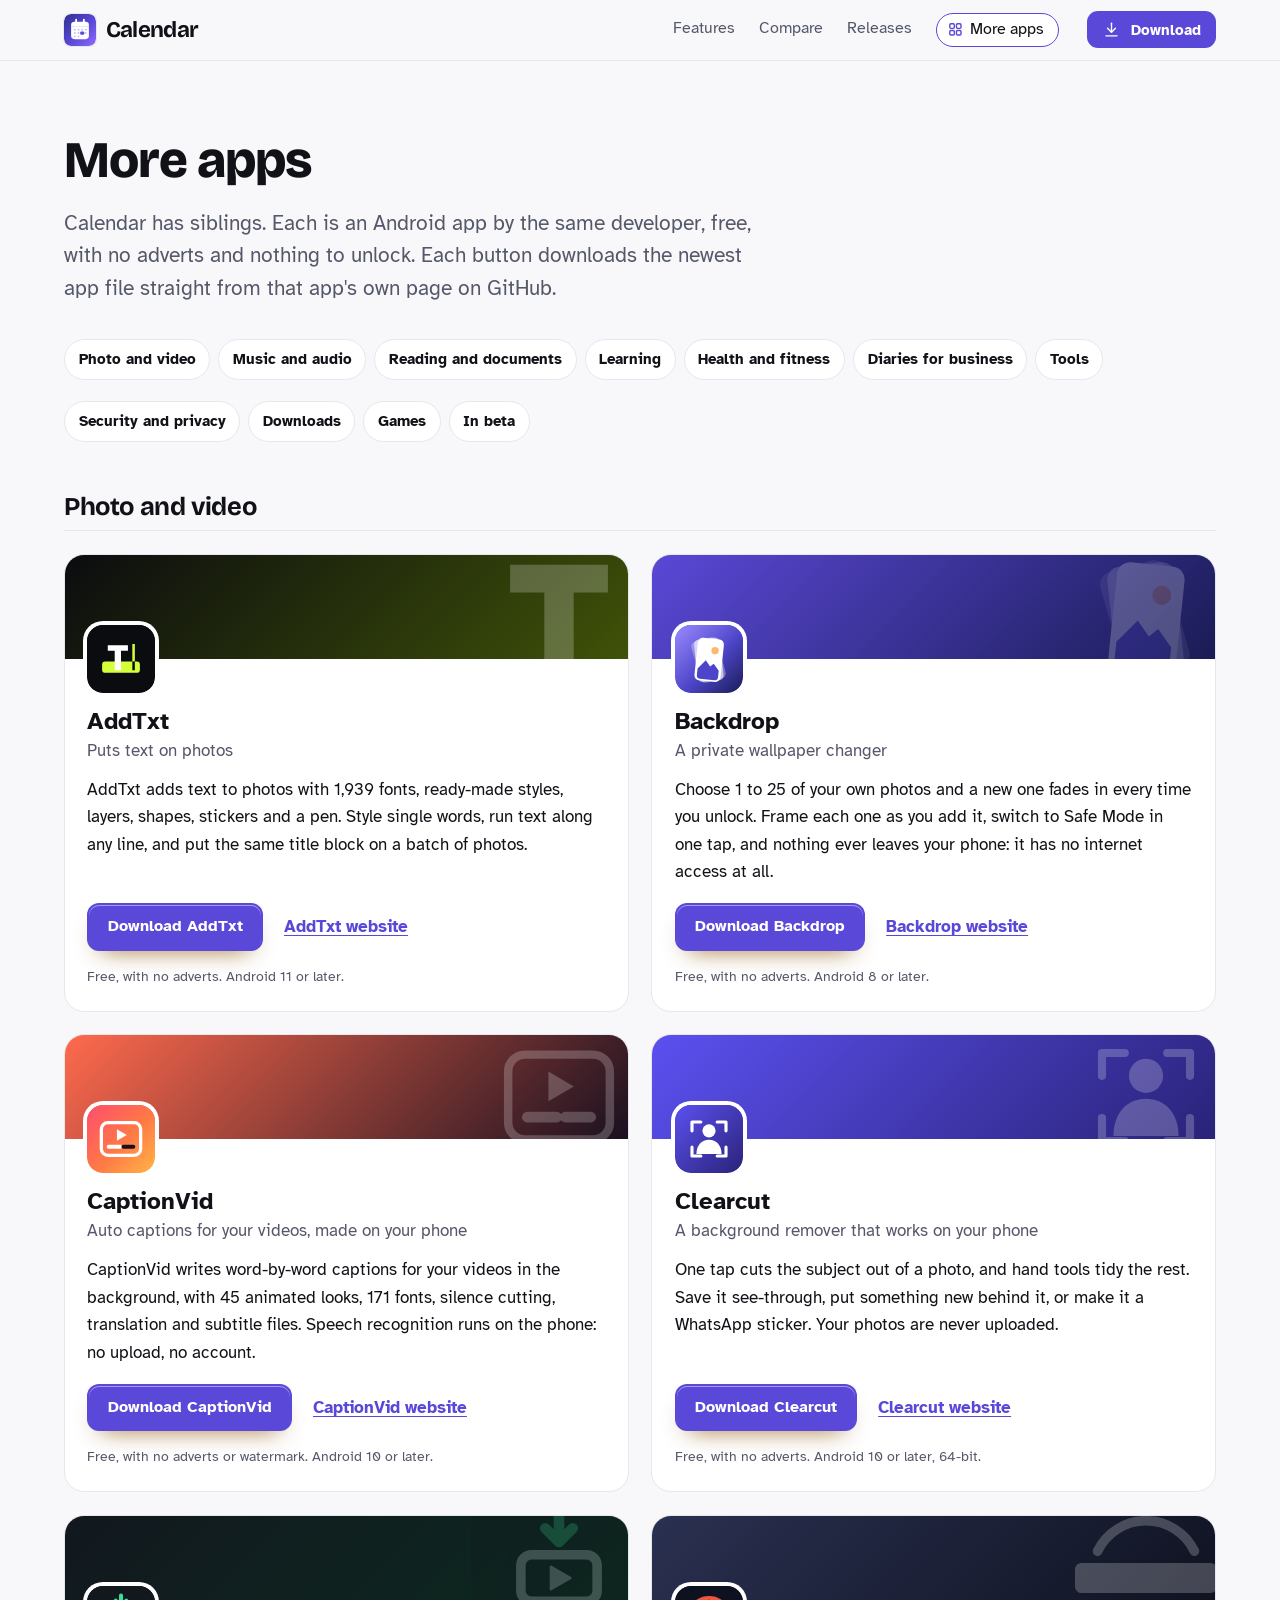
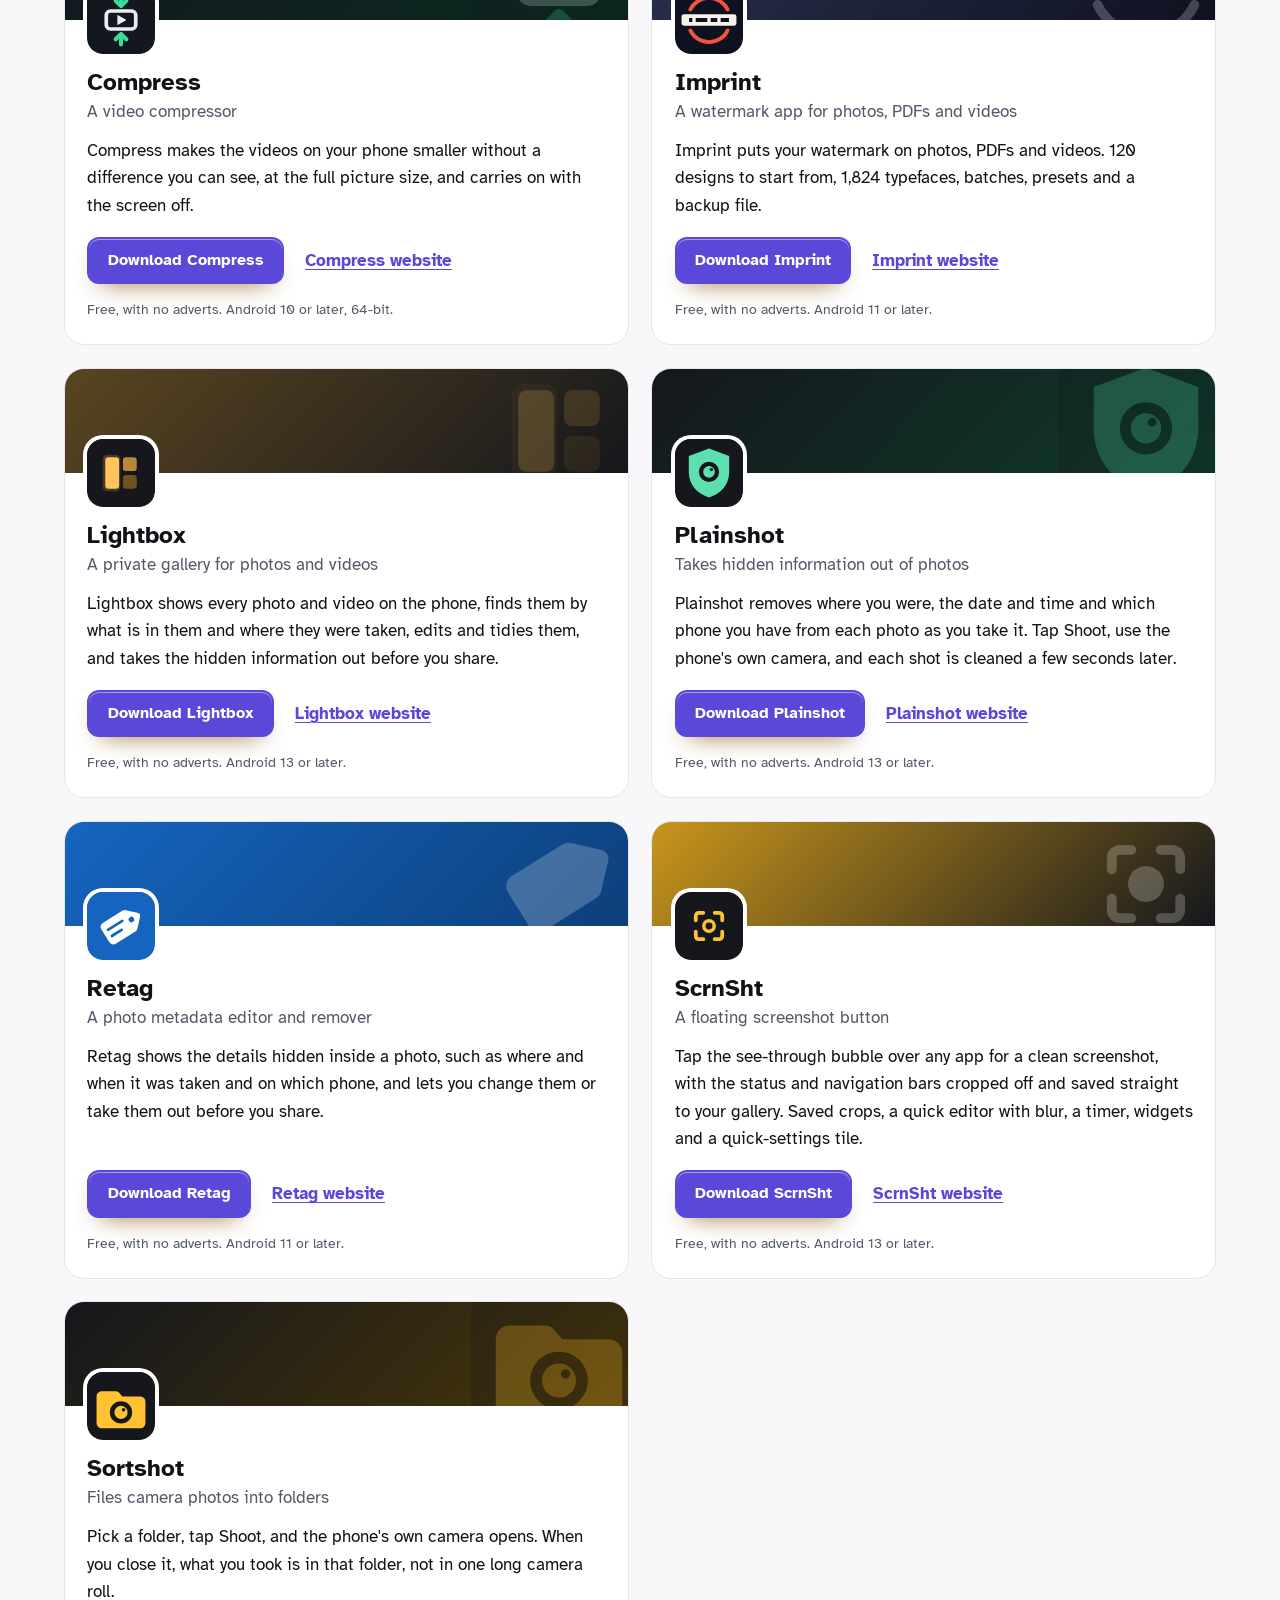
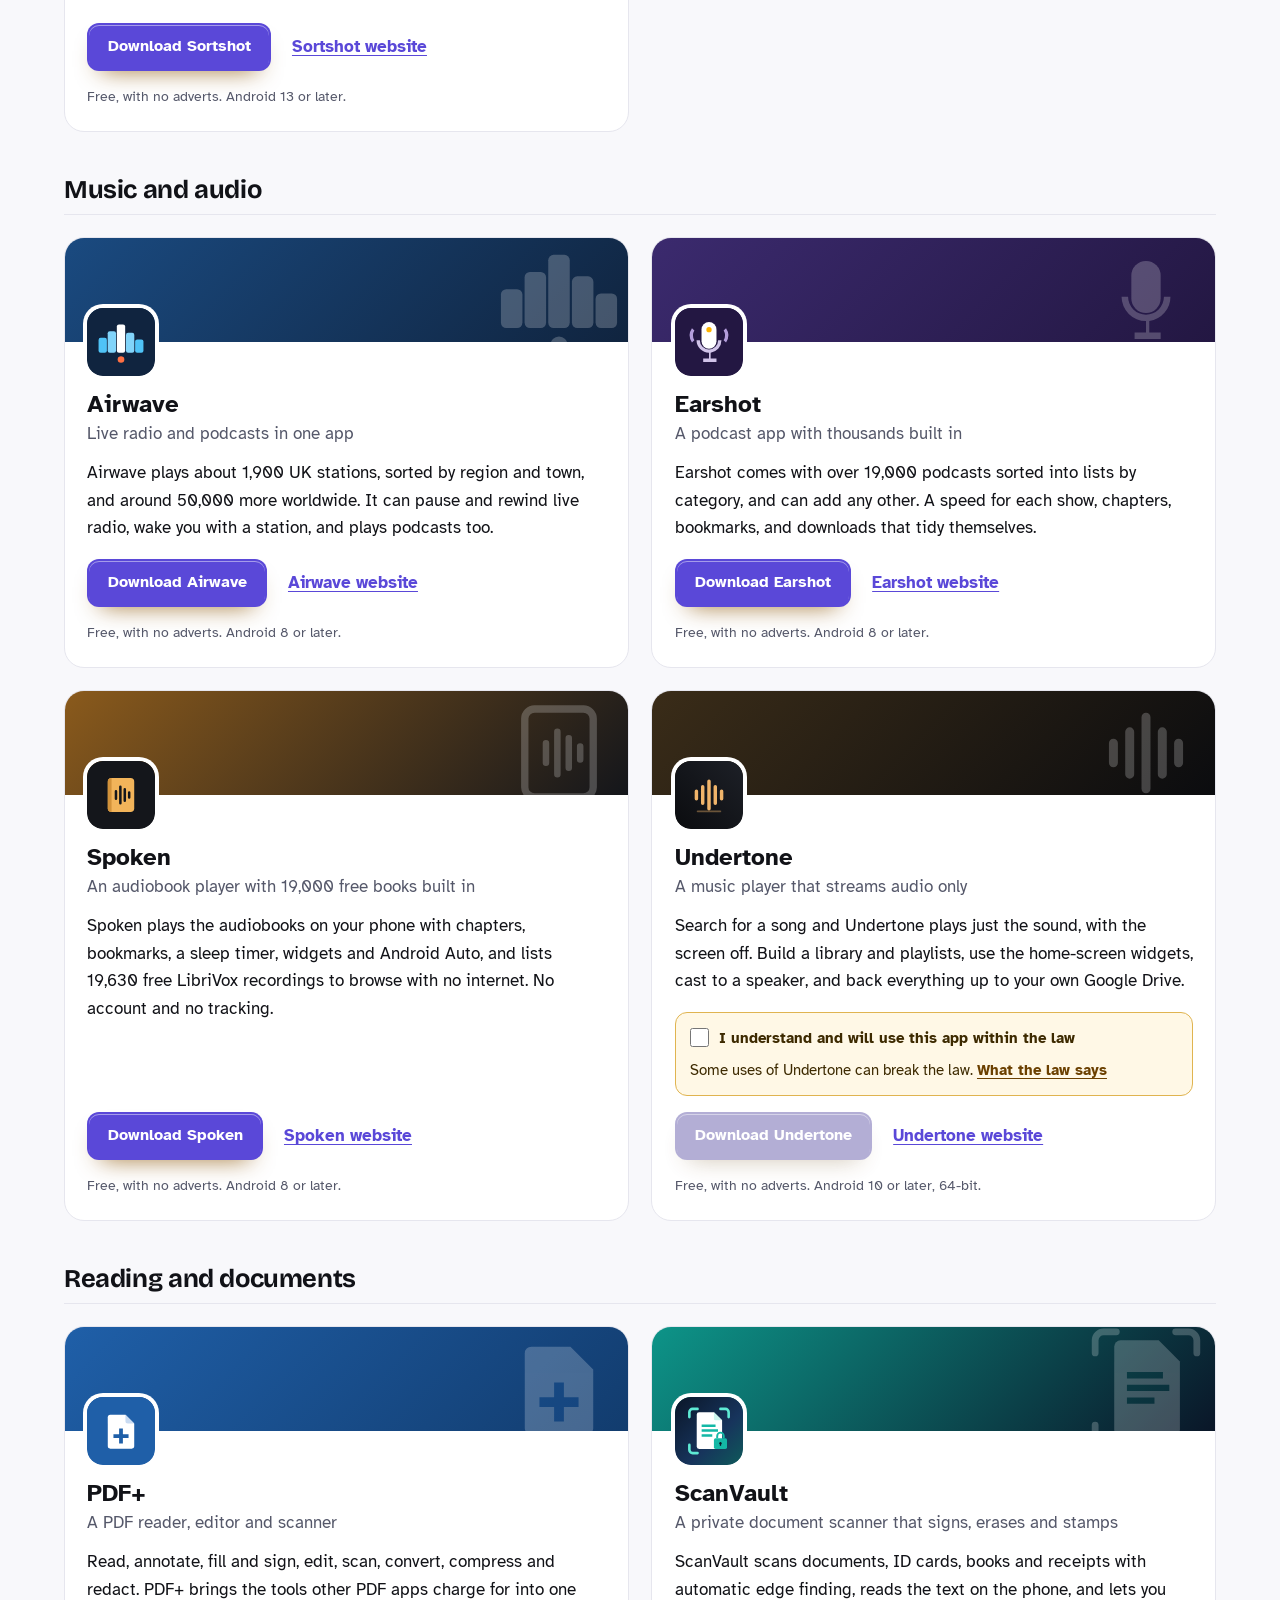
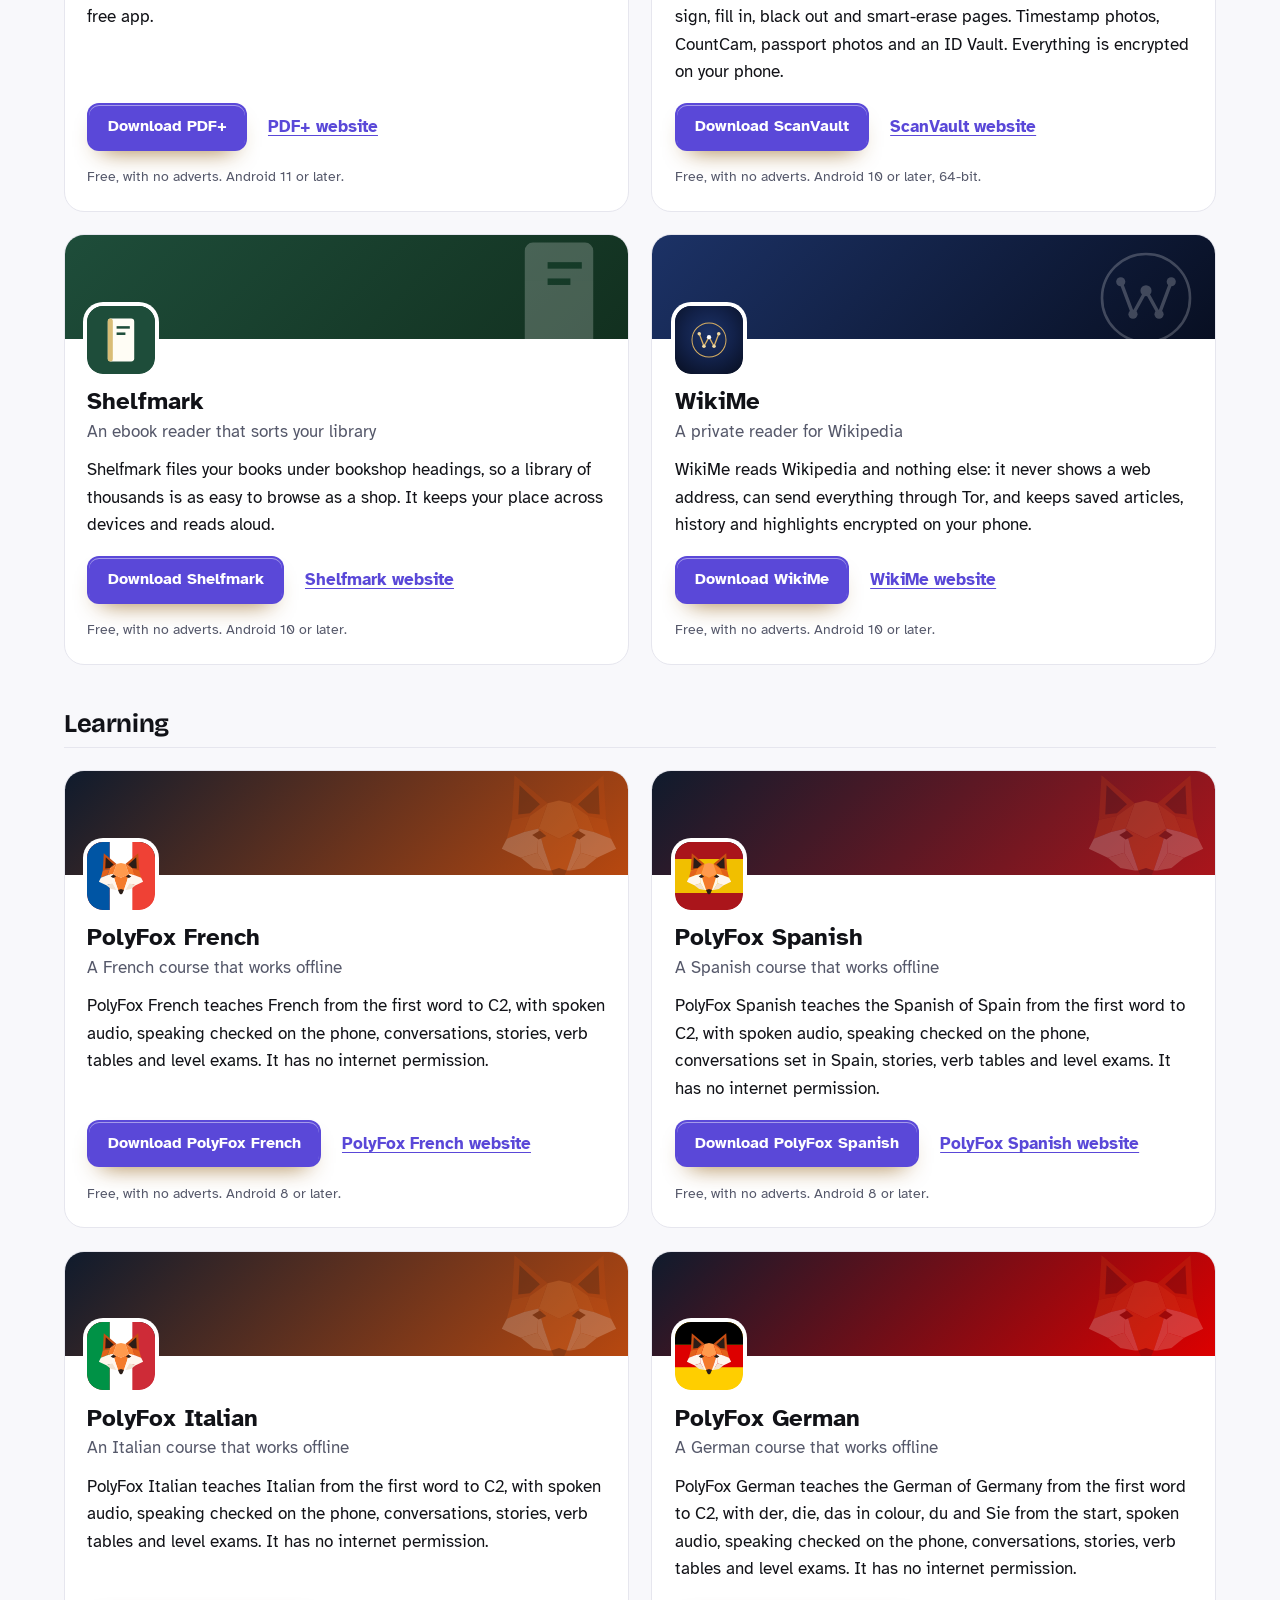
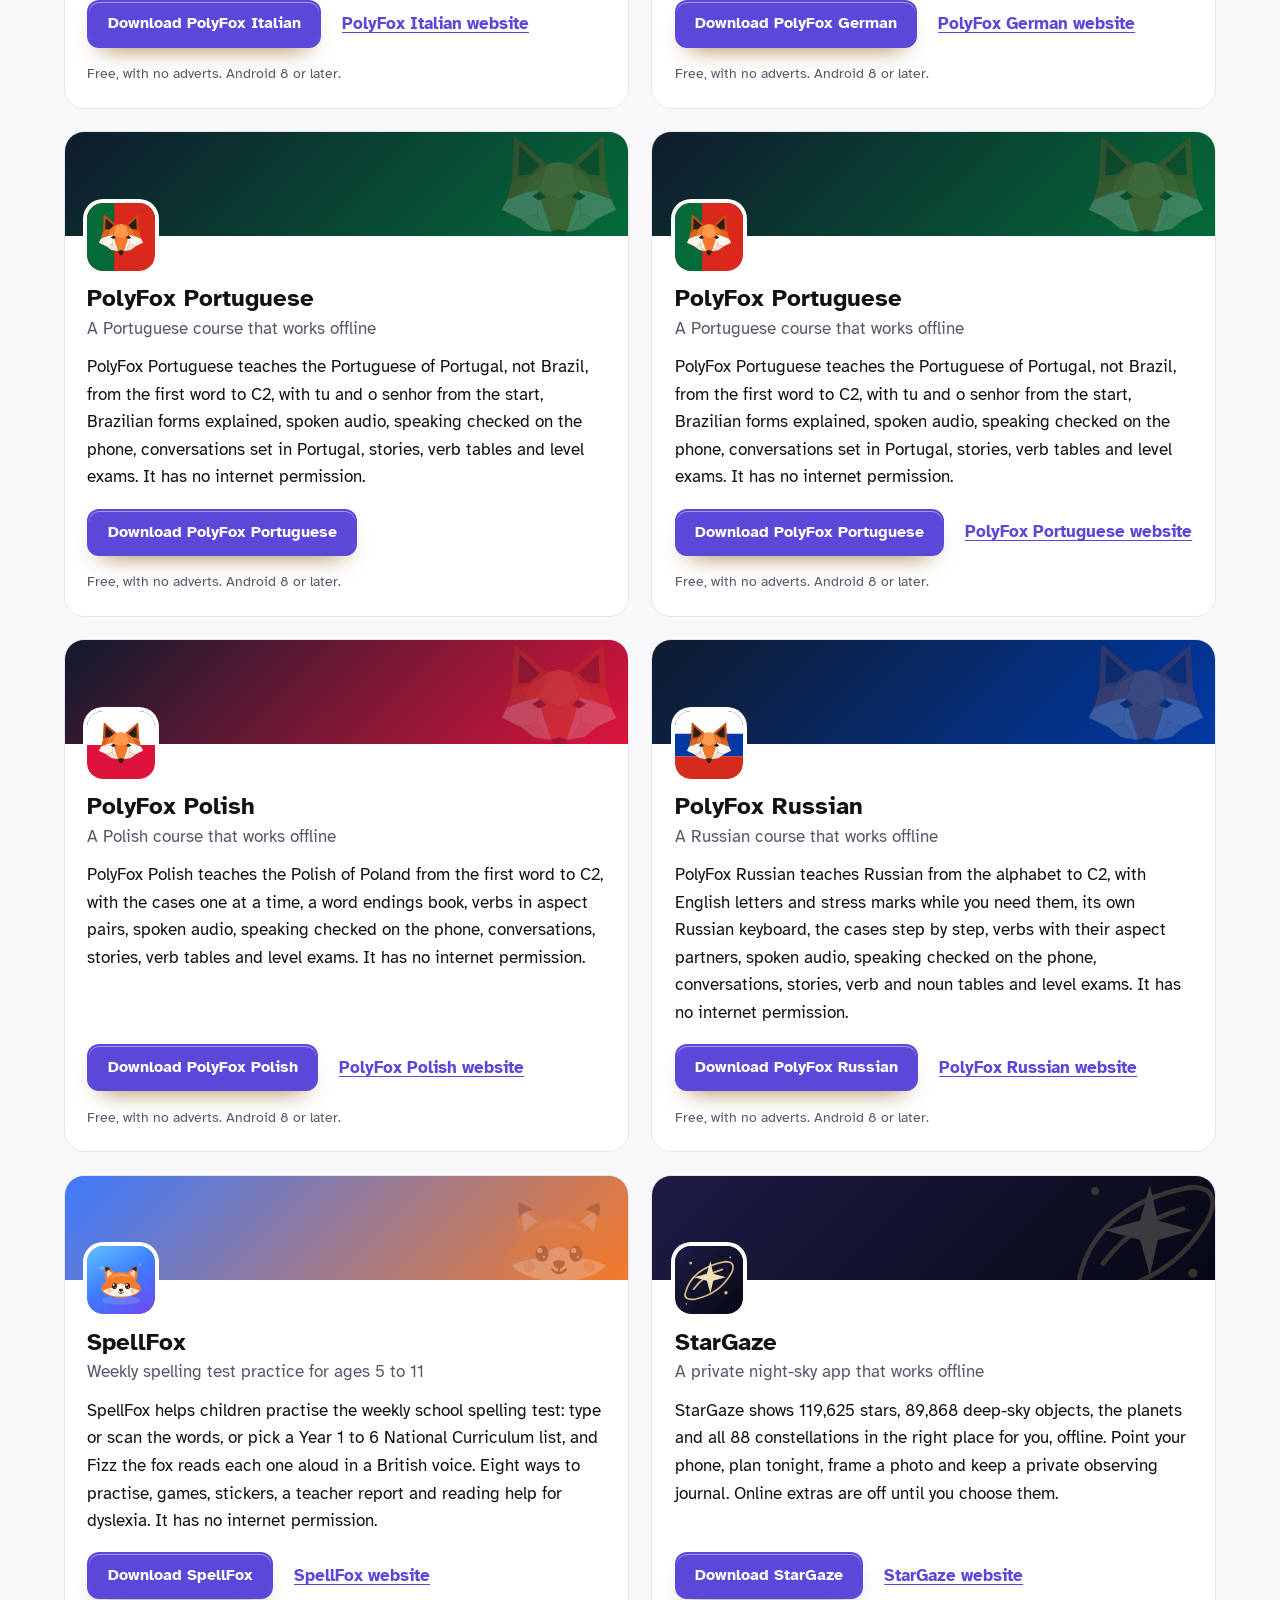
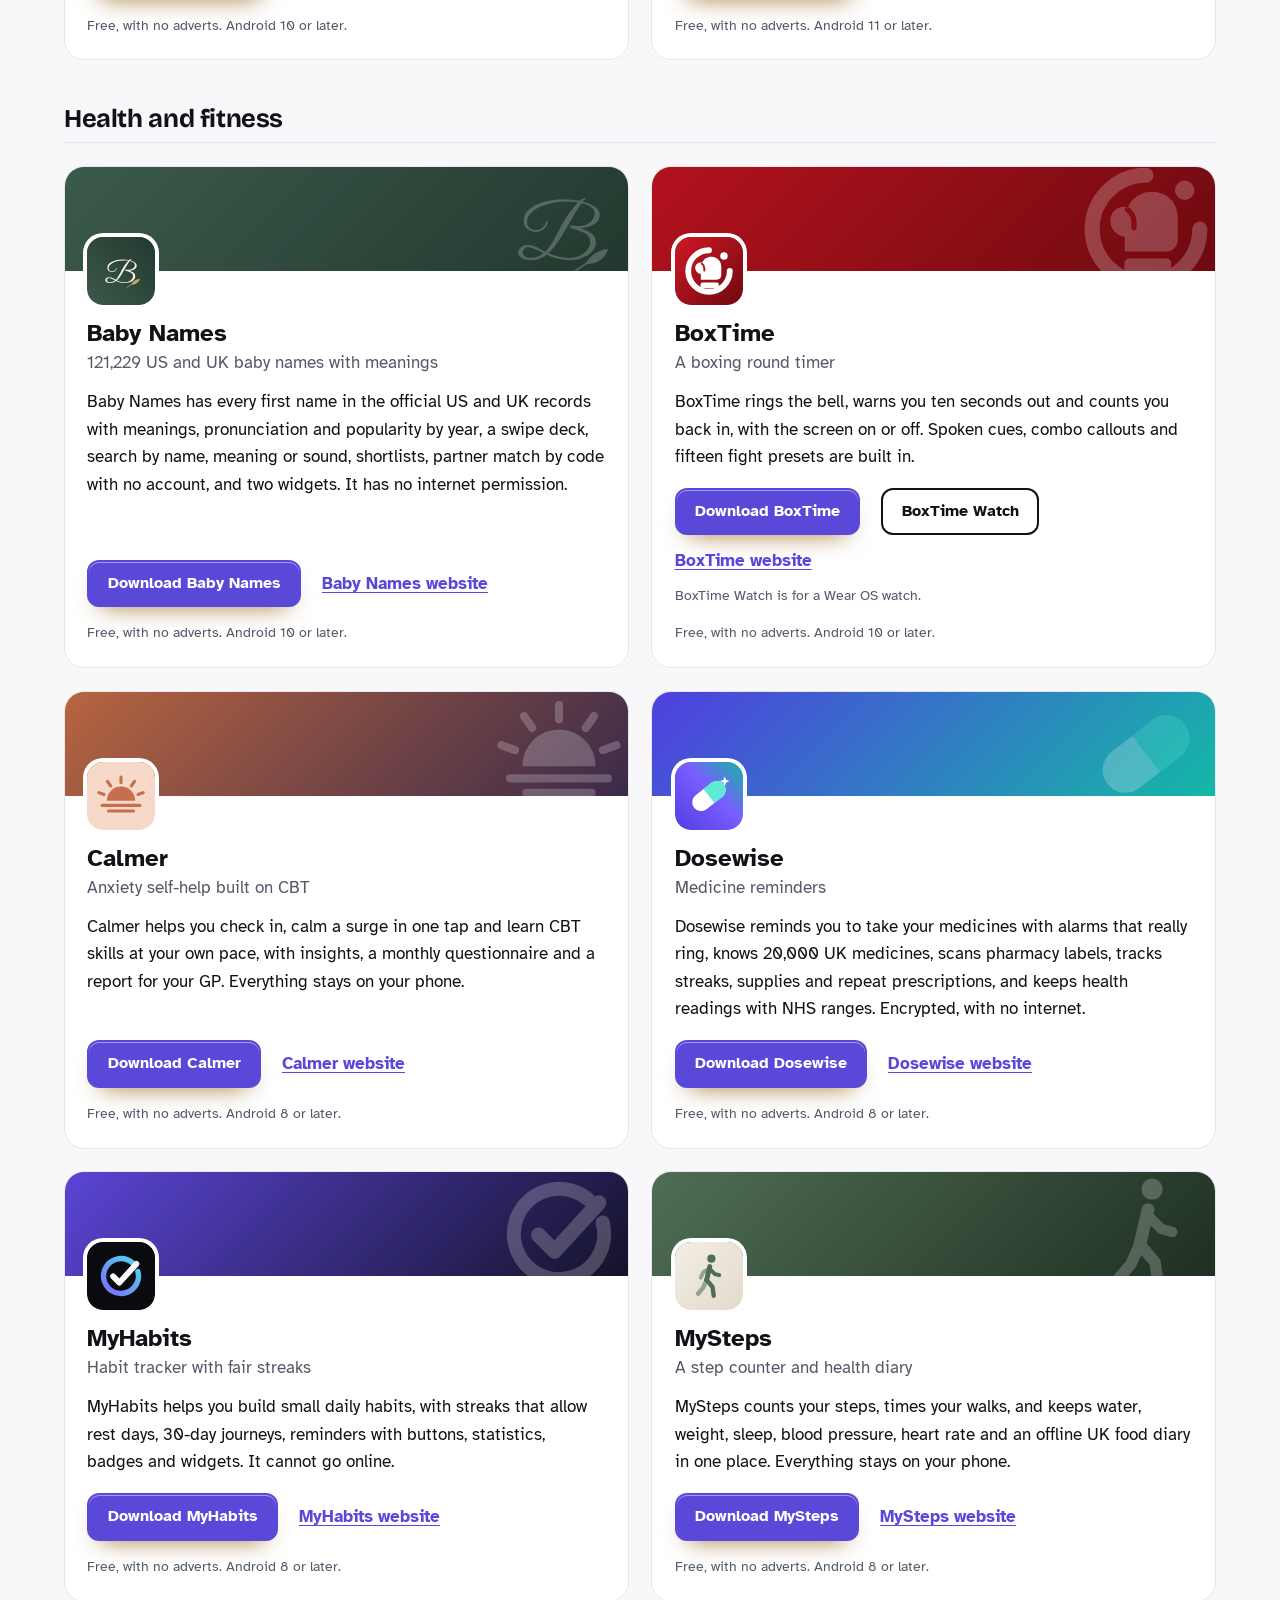
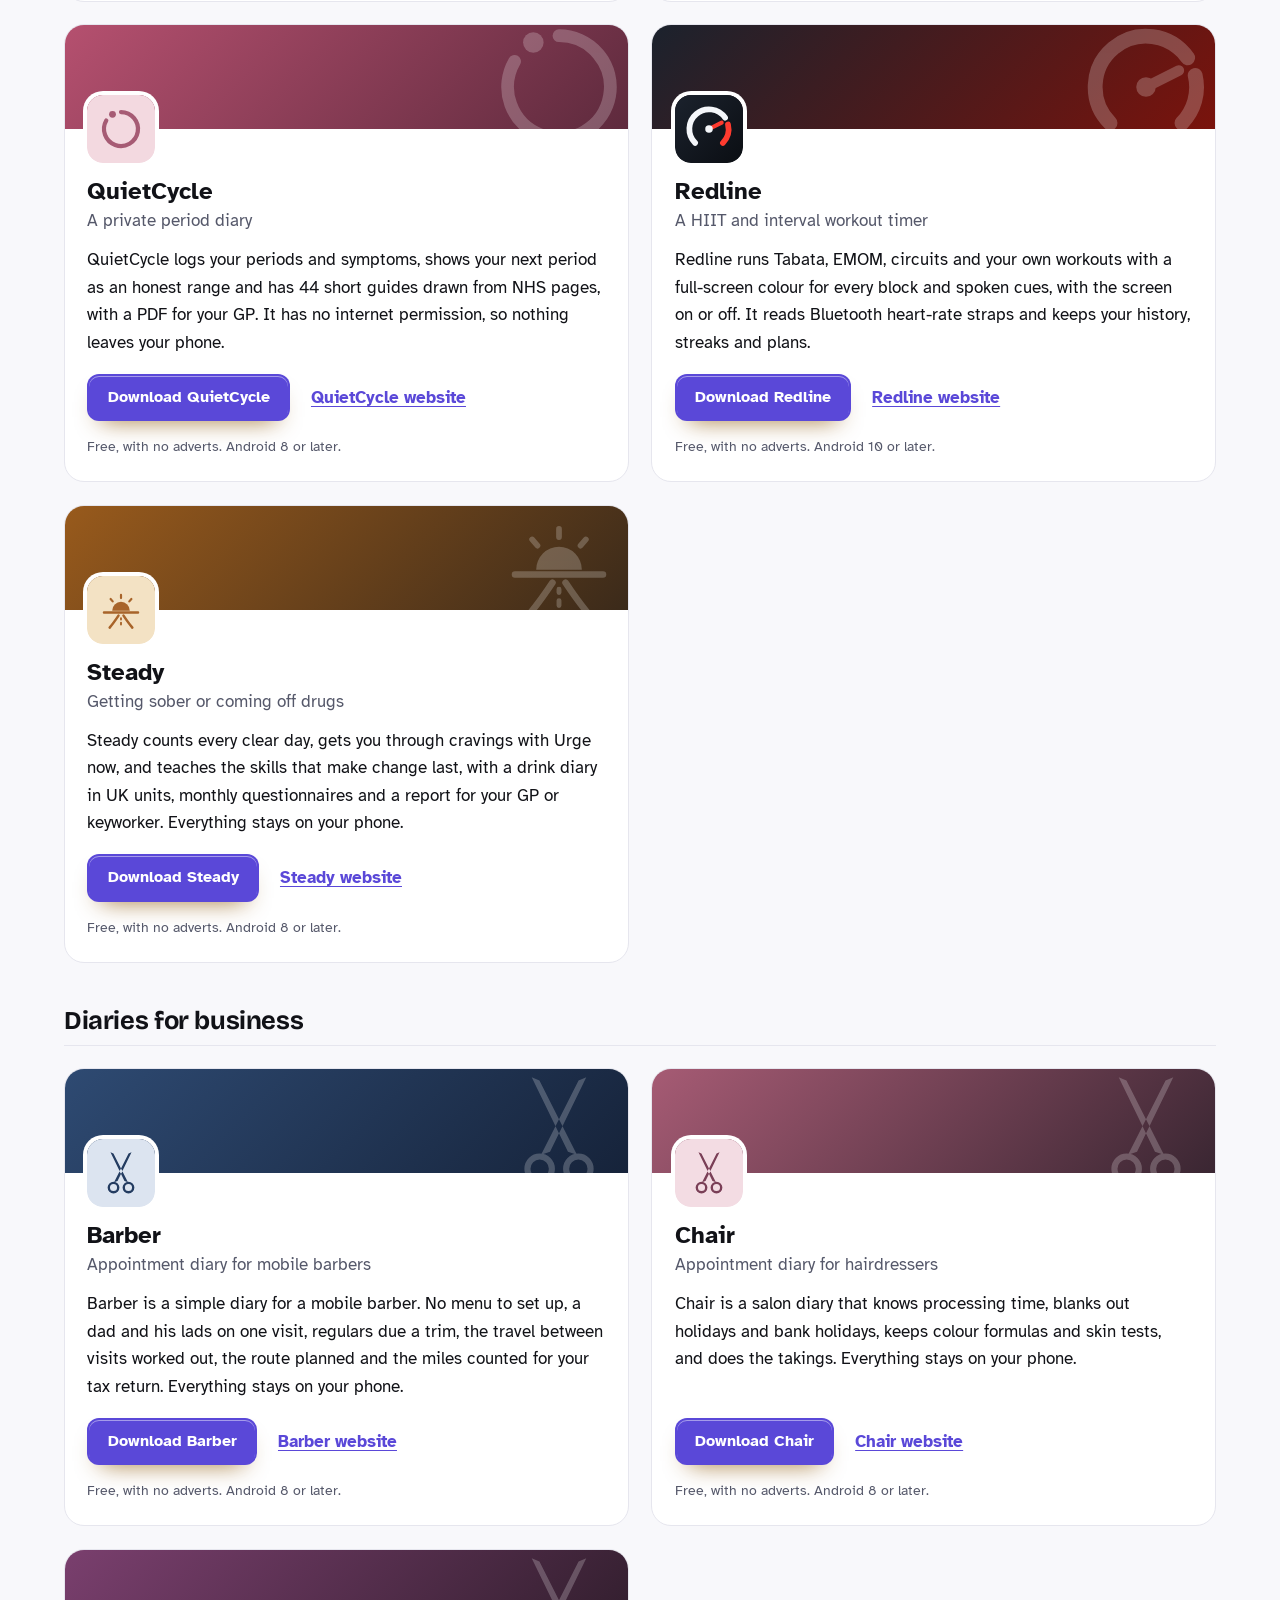
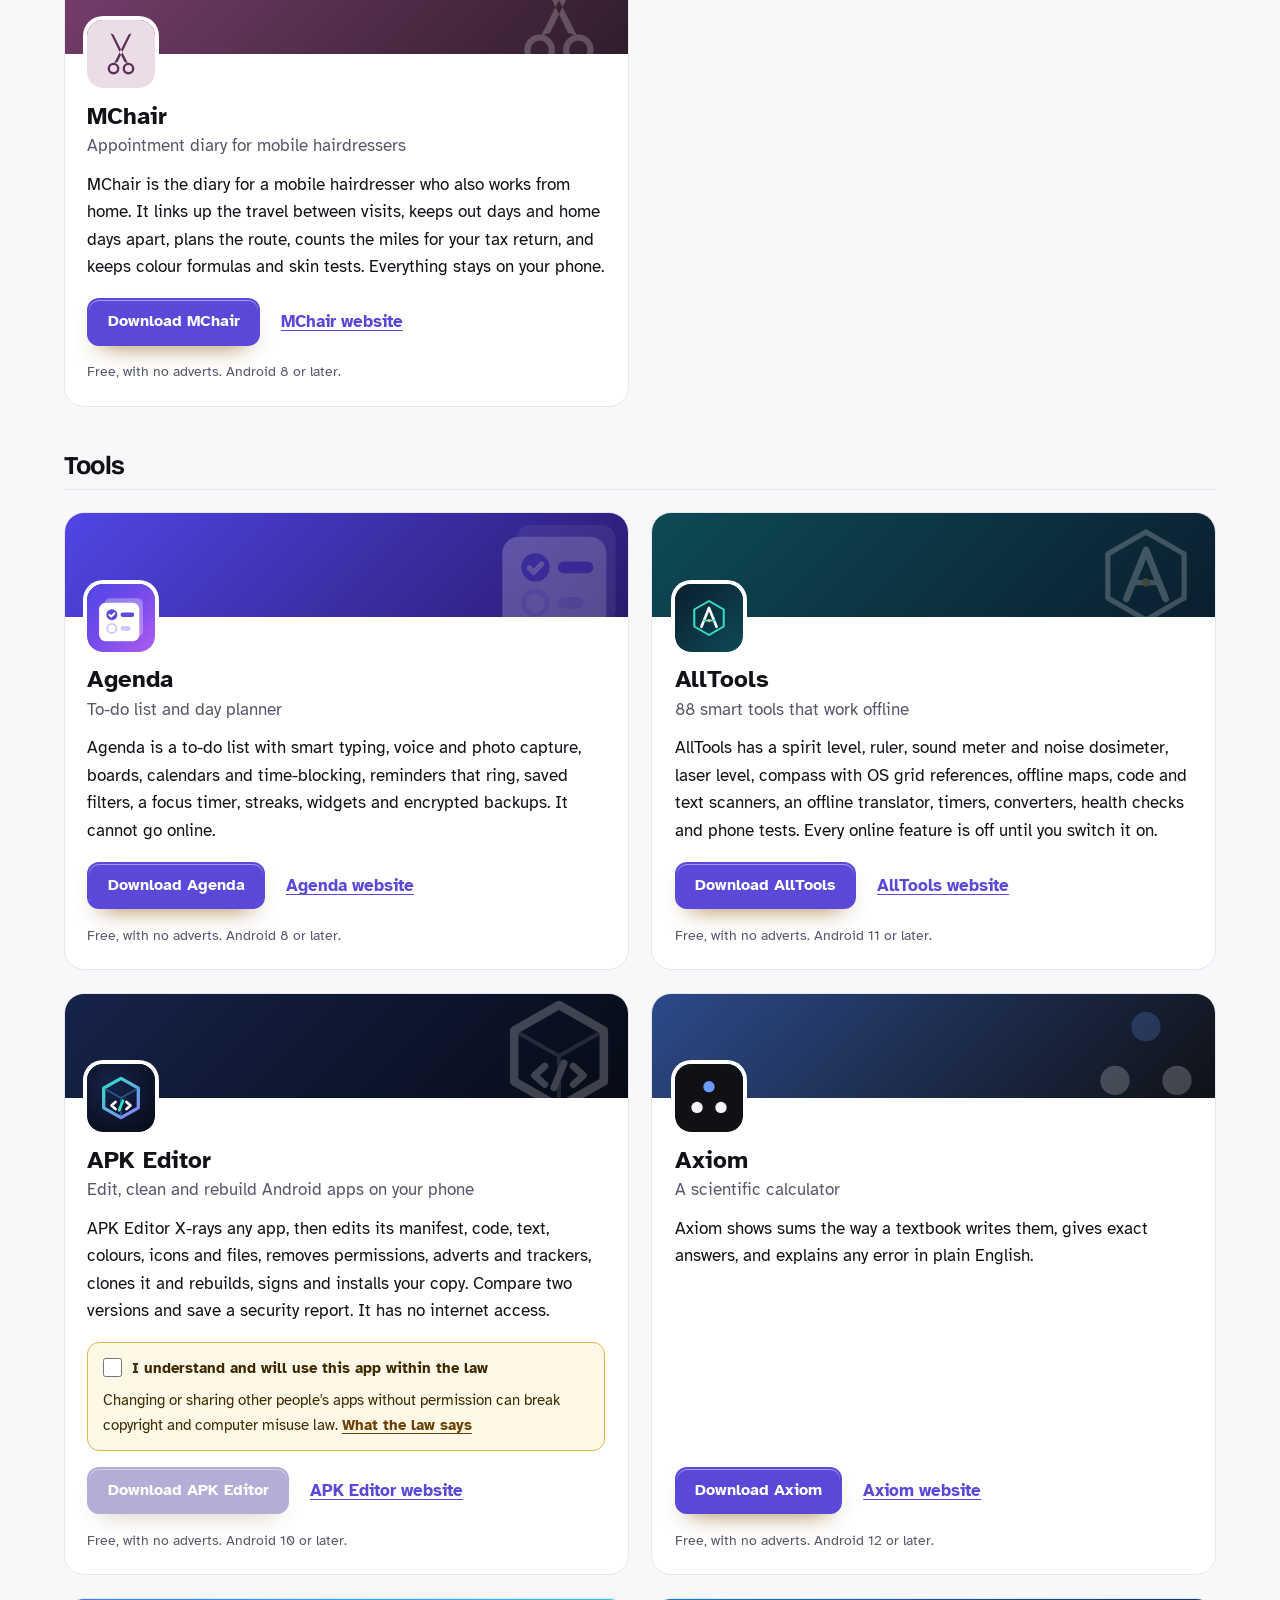
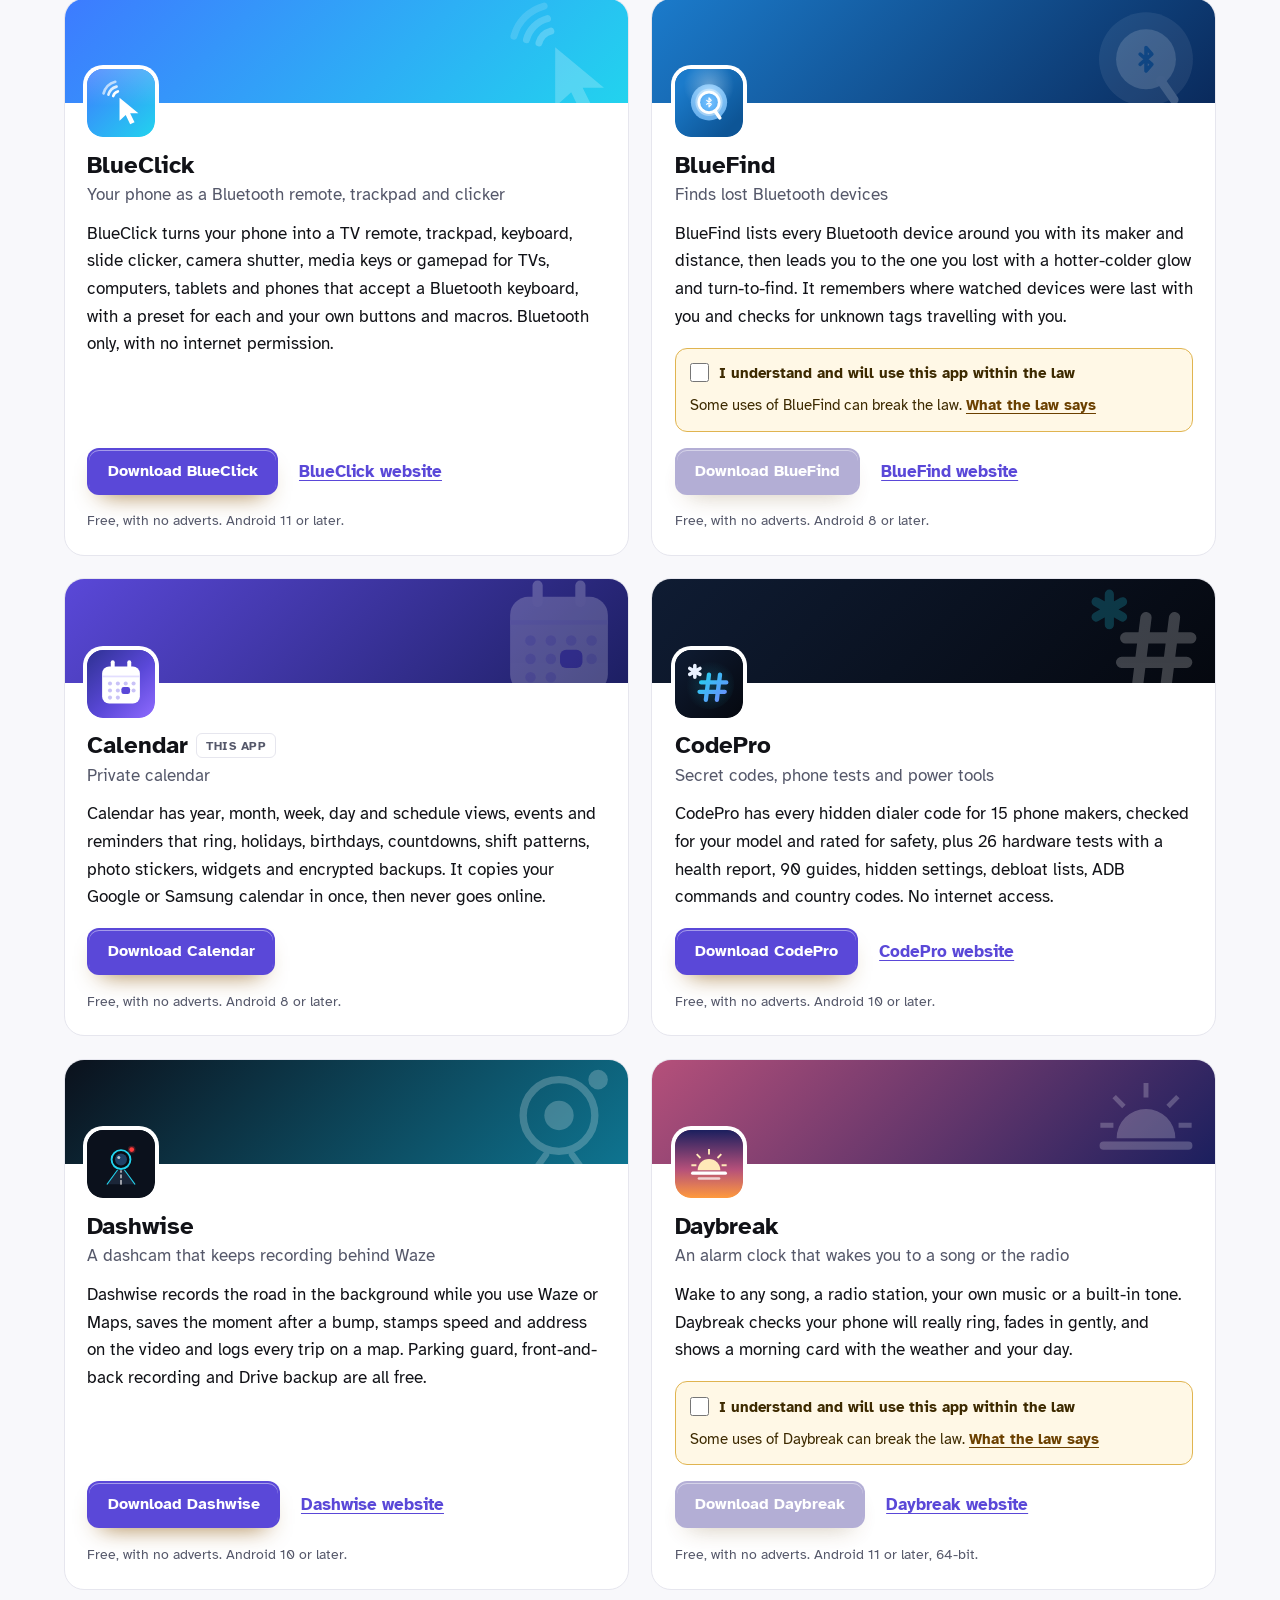
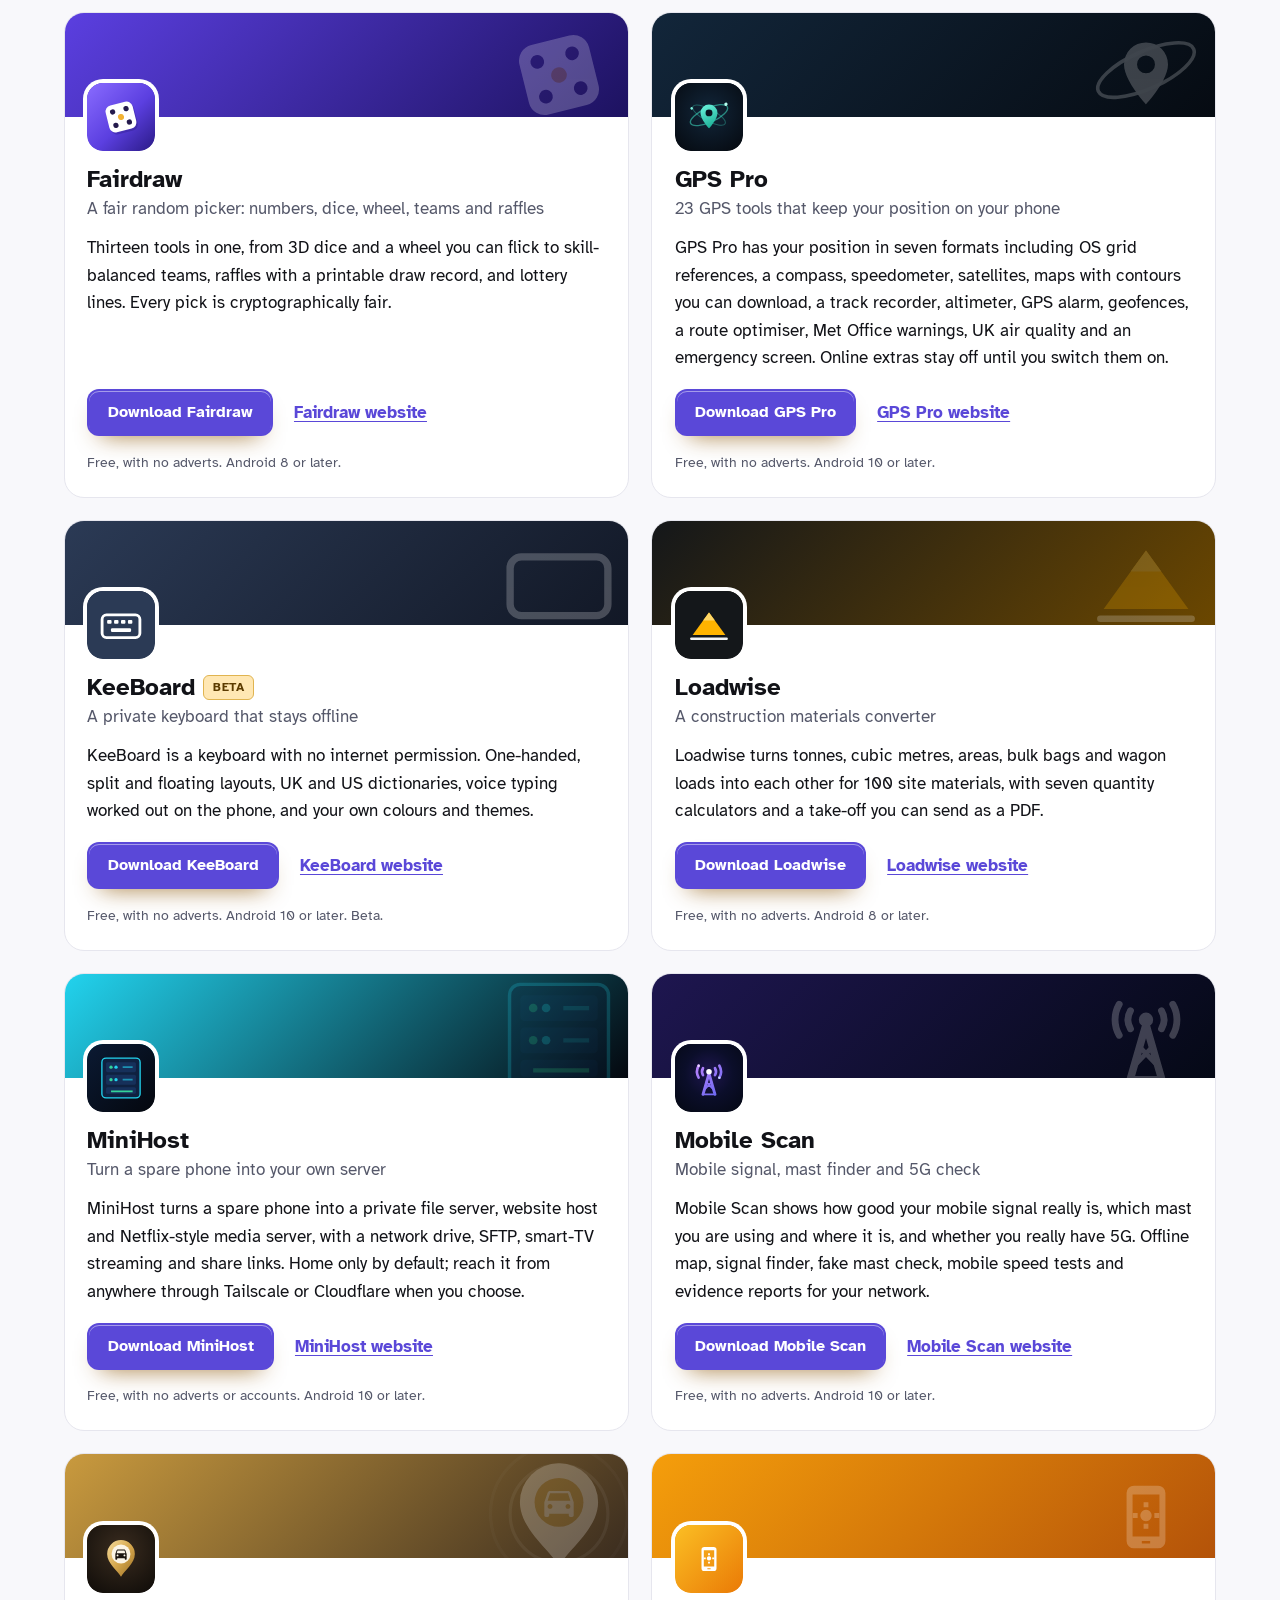
==== commit 5e45b760: "More apps: add SpellFox" ====
--- a/more-apps.html
+++ b/more-apps.html
@@ -4,7 +4,7 @@
 <meta charset="utf-8">
 <meta name="viewport" content="width=device-width, initial-scale=1">
 <title>More free Android apps from the maker of Calendar</title>
-<meta name="description" content="All 98 free Android apps from the maker of Calendar, in one list by category, each with its download and a link to its website.">
+<meta name="description" content="All 99 free Android apps from the maker of Calendar, in one list by category, each with its download and a link to its website.">
 <meta name="author" content="Jonathan Jackson">
 <link rel="canonical" href="https://customgpter.github.io/calendar/more-apps.html">
 <meta name="theme-color" content="#f8f8fb" media="(prefers-color-scheme: light)">
@@ -12,7 +12,7 @@
 <meta property="og:type" content="website">
 <meta property="og:site_name" content="Calendar">
 <meta property="og:title" content="More free Android apps from the maker of Calendar">
-<meta property="og:description" content="All 98 free Android apps from the maker of Calendar, in one list by category, each with its download and a link to its website.">
+<meta property="og:description" content="All 99 free Android apps from the maker of Calendar, in one list by category, each with its download and a link to its website.">
 <meta property="og:url" content="https://customgpter.github.io/calendar/more-apps.html">
 <meta property="og:image" content="https://customgpter.github.io/calendar/assets/og.png">
 <meta property="og:image:width" content="1200">
@@ -26,7 +26,7 @@
 <link rel="preload" href="./assets/fonts/atkinson-hyperlegible-latin-400-normal.woff2" as="font" type="font/woff2" crossorigin>
 <link rel="stylesheet" href="./assets/site.css?v=1">
 <link rel="stylesheet" href="./assets/house.css?v=1">
-<script type="application/ld+json">{"@context":"https://schema.org","@type":"ItemList","name":"Apps from the maker of Calendar","url":"https://customgpter.github.io/calendar/more-apps.html","itemListElement":[{"@type":"ListItem","position":1,"name":"AddTxt","url":"https://customgpter.github.io/addtxt/"},{"@type":"ListItem","position":2,"name":"Backdrop","url":"https://customgpter.github.io/backdrop/"},{"@type":"ListItem","position":3,"name":"CaptionVid","url":"https://customgpter.github.io/captionvid/"},{"@type":"ListItem","position":4,"name":"Clearcut","url":"https://customgpter.github.io/clearcut/"},{"@type":"ListItem","position":5,"name":"Compress","url":"https://customgpter.github.io/compress/"},{"@type":"ListItem","position":6,"name":"Imprint","url":"https://customgpter.github.io/imprint/"},{"@type":"ListItem","position":7,"name":"Lightbox","url":"https://customgpter.github.io/lightbox/"},{"@type":"ListItem","position":8,"name":"Plainshot","url":"https://customgpter.github.io/plainshot/"},{"@type":"ListItem","position":9,"name":"Retag","url":"https://customgpter.github.io/retag/"},{"@type":"ListItem","position":10,"name":"ScrnSht","url":"https://customgpter.github.io/scrnsht/"},{"@type":"ListItem","position":11,"name":"Sortshot","url":"https://customgpter.github.io/sortshot/"},{"@type":"ListItem","position":12,"name":"Airwave","url":"https://customgpter.github.io/airwave/"},{"@type":"ListItem","position":13,"name":"Earshot","url":"https://customgpter.github.io/earshot/"},{"@type":"ListItem","position":14,"name":"Spoken","url":"https://customgpter.github.io/spoken/"},{"@type":"ListItem","position":15,"name":"Undertone","url":"https://customgpter.github.io/undertone/"},{"@type":"ListItem","position":16,"name":"PDF+","url":"https://customgpter.github.io/pdfplus/"},{"@type":"ListItem","position":17,"name":"ScanVault","url":"https://customgpter.github.io/scanvault/"},{"@type":"ListItem","position":18,"name":"Shelfmark","url":"https://customgpter.github.io/shelfmark/"},{"@type":"ListItem","position":19,"name":"WikiMe","url":"https://customgpter.github.io/wikime/"},{"@type":"ListItem","position":20,"name":"PolyFox French","url":"https://customgpter.github.io/polyfox/"},{"@type":"ListItem","position":21,"name":"PolyFox German","url":"https://customgpter.github.io/polyfox-german/"},{"@type":"ListItem","position":22,"name":"PolyFox Portuguese","url":"https://customgpter.github.io/polyfox-portuguese/"},{"@type":"ListItem","position":23,"name":"PolyFox Polish","url":"https://customgpter.github.io/polyfox-polish/"},{"@type":"ListItem","position":24,"name":"PolyFox Russian","url":"https://customgpter.github.io/polyfox-russian/"},{"@type":"ListItem","position":25,"name":"StarGaze","url":"https://customgpter.github.io/stargaze/"},{"@type":"ListItem","position":26,"name":"Baby Names","url":"https://customgpter.github.io/babynames/"},{"@type":"ListItem","position":27,"name":"BoxTime","url":"https://customgpter.github.io/boxtime/"},{"@type":"ListItem","position":28,"name":"Calmer","url":"https://customgpter.github.io/calmer/"},{"@type":"ListItem","position":29,"name":"Dosewise","url":"https://customgpter.github.io/dosewise/"},{"@type":"ListItem","position":30,"name":"MyHabits","url":"https://customgpter.github.io/myhabits/"},{"@type":"ListItem","position":31,"name":"MySteps","url":"https://customgpter.github.io/mysteps/"},{"@type":"ListItem","position":32,"name":"QuietCycle","url":"https://customgpter.github.io/quietcycle/"},{"@type":"ListItem","position":33,"name":"Redline","url":"https://customgpter.github.io/redline/"},{"@type":"ListItem","position":34,"name":"Steady","url":"https://customgpter.github.io/steady/"},{"@type":"ListItem","position":35,"name":"Barber","url":"https://customgpter.github.io/barber/"},{"@type":"ListItem","position":36,"name":"Chair","url":"https://customgpter.github.io/chair/"},{"@type":"ListItem","position":37,"name":"MChair","url":"https://customgpter.github.io/mchair/"},{"@type":"ListItem","position":38,"name":"Agenda","url":"https://customgpter.github.io/agenda/"},{"@type":"ListItem","position":39,"name":"AllTools","url":"https://customgpter.github.io/alltools/"},{"@type":"ListItem","position":40,"name":"APK Editor","url":"https://customgpter.github.io/apkeditor/"},{"@type":"ListItem","position":41,"name":"Axiom","url":"https://customgpter.github.io/axiom/"},{"@type":"ListItem","position":42,"name":"BlueClick","url":"https://customgpter.github.io/blueclick/"},{"@type":"ListItem","position":43,"name":"BlueFind","url":"https://customgpter.github.io/bluefind/"},{"@type":"ListItem","position":44,"name":"Calendar","url":"https://customgpter.github.io/calendar/"},{"@type":"ListItem","position":45,"name":"CodePro","url":"https://customgpter.github.io/codepro/"},{"@type":"ListItem","position":46,"name":"Dashwise","url":"https://customgpter.github.io/dashwise/"},{"@type":"ListItem","position":47,"name":"Daybreak","url":"https://customgpter.github.io/daybreak/"},{"@type":"ListItem","position":48,"name":"Fairdraw","url":"https://customgpter.github.io/fairdraw/"},{"@type":"ListItem","position":49,"name":"GPS Pro","url":"https://customgpter.github.io/gpspro/"},{"@type":"ListItem","position":50,"name":"KeeBoard","url":"https://customgpter.github.io/keeboard/"},{"@type":"ListItem","position":51,"name":"Loadwise","url":"https://customgpter.github.io/loadwise/"},{"@type":"ListItem","position":52,"name":"MiniHost","url":"https://customgpter.github.io/minihost/"},{"@type":"ListItem","position":53,"name":"Mobile Scan","url":"https://customgpter.github.io/mobilescan/"},{"@type":"ListItem","position":54,"name":"Parkwise","url":"https://customgpter.github.io/parkwise/"},{"@type":"ListItem","position":55,"name":"Pocketmind","url":"https://customgpter.github.io/pocketmind/"},{"@type":"ListItem","position":56,"name":"Refine","url":"https://customgpter.github.io/refine/"},{"@type":"ListItem","position":57,"name":"Shiftwise","url":"https://customgpter.github.io/shiftwise/"},{"@type":"ListItem","position":58,"name":"SimpleCalc","url":"https://customgpter.github.io/simplecalc/"},{"@type":"ListItem","position":59,"name":"Skyline","url":"https://customgpter.github.io/skyline/"},{"@type":"ListItem","position":60,"name":"Slipway","url":"https://customgpter.github.io/slipway/"},{"@type":"ListItem","position":61,"name":"Tagger","url":"https://customgpter.github.io/tagger/"},{"@type":"ListItem","position":62,"name":"TotalClean","url":"https://customgpter.github.io/totalclean/"},{"@type":"ListItem","position":63,"name":"TVLink","url":"https://customgpter.github.io/tvlink/"},{"@type":"ListItem","position":64,"name":"Unbox","url":"https://customgpter.github.io/unbox/"},{"@type":"ListItem","position":65,"name":"WhatsKeep","url":"https://customgpter.github.io/whatskeep/"},{"@type":"ListItem","position":66,"name":"WiFi Scan","url":"https://customgpter.github.io/wifiscan/"},{"@type":"ListItem","position":67,"name":"Auditly","url":"https://customgpter.github.io/auditly/"},{"@type":"ListItem","position":68,"name":"Backchannel","url":"https://customgpter.github.io/backchannel/"},{"@type":"ListItem","position":69,"name":"ENotes","url":"https://customgpter.github.io/enotes/"},{"@type":"ListItem","position":70,"name":"FindMe","url":"https://customgpter.github.io/findme/"},{"@type":"ListItem","position":71,"name":"iLock","url":"https://customgpter.github.io/ilock/"},{"@type":"ListItem","position":72,"name":"ImSafe","url":"https://customgpter.github.io/imsafe/"},{"@type":"ListItem","position":73,"name":"IShred","url":"https://customgpter.github.io/ishred/"},{"@type":"ListItem","position":74,"name":"LockBox","url":"https://customgpter.github.io/lockbox/"},{"@type":"ListItem","position":75,"name":"PassVault","url":"https://customgpter.github.io/passvault/"},{"@type":"ListItem","position":76,"name":"SpyFind","url":"https://customgpter.github.io/spyfind/"},{"@type":"ListItem","position":77,"name":"TextWipe","url":"https://customgpter.github.io/textwipe/"},{"@type":"ListItem","position":78,"name":"Tracewire","url":"https://customgpter.github.io/tracewire/"},{"@type":"ListItem","position":79,"name":"Vigil","url":"https://customgpter.github.io/vigil/"},{"@type":"ListItem","position":80,"name":"Grab","url":"https://customgpter.github.io/grab/"},{"@type":"ListItem","position":81,"name":"Swarm","url":"https://customgpter.github.io/swarm/"},{"@type":"ListItem","position":82,"name":"Plane Games","url":"https://customgpter.github.io/plane-games/"},{"@type":"ListItem","position":83,"name":"Ninefold","url":"https://customgpter.github.io/ninefold/"},{"@type":"ListItem","position":84,"name":"Cubewise","url":"https://customgpter.github.io/cubewise/"},{"@type":"ListItem","position":85,"name":"Tilewise","url":"https://customgpter.github.io/tilewise/"},{"@type":"ListItem","position":86,"name":"Letterwise","url":"https://customgpter.github.io/letterwise/"},{"@type":"ListItem","position":87,"name":"Kingside","url":"https://customgpter.github.io/kingside/"},{"@type":"ListItem","position":88,"name":"Deckhand","url":"https://customgpter.github.io/deckhand/"},{"@type":"ListItem","position":89,"name":"SNESForge","url":"https://customgpter.github.io/snesforge/"},{"@type":"ListItem","position":90,"name":"Fame Boy","url":"https://customgpter.github.io/fameboy/"},{"@type":"ListItem","position":91,"name":"PSPPro","url":"https://customgpter.github.io/psppro/"},{"@type":"ListItem","position":92,"name":"MegaGen","url":"https://customgpter.github.io/megagen/"},{"@type":"ListItem","position":93,"name":"QVR","url":"https://customgpter.github.io/qvr/"},{"@type":"ListItem","position":94,"name":"QVR Watch","url":"https://customgpter.github.io/qvr-watch/"},{"@type":"ListItem","position":95,"name":"QVRLite","url":"https://customgpter.github.io/qvrlite/"},{"@type":"ListItem","position":96,"name":"Onionz","url":"https://customgpter.github.io/onionz/"},{"@type":"ListItem","position":97,"name":"OnionzWeb","url":"https://customgpter.github.io/onionzweb/"}]}</script>
+<script type="application/ld+json">{"@context":"https://schema.org","@type":"ItemList","name":"Apps from the maker of Calendar","url":"https://customgpter.github.io/calendar/more-apps.html","itemListElement":[{"@type":"ListItem","position":1,"name":"AddTxt","url":"https://customgpter.github.io/addtxt/"},{"@type":"ListItem","position":2,"name":"Backdrop","url":"https://customgpter.github.io/backdrop/"},{"@type":"ListItem","position":3,"name":"CaptionVid","url":"https://customgpter.github.io/captionvid/"},{"@type":"ListItem","position":4,"name":"Clearcut","url":"https://customgpter.github.io/clearcut/"},{"@type":"ListItem","position":5,"name":"Compress","url":"https://customgpter.github.io/compress/"},{"@type":"ListItem","position":6,"name":"Imprint","url":"https://customgpter.github.io/imprint/"},{"@type":"ListItem","position":7,"name":"Lightbox","url":"https://customgpter.github.io/lightbox/"},{"@type":"ListItem","position":8,"name":"Plainshot","url":"https://customgpter.github.io/plainshot/"},{"@type":"ListItem","position":9,"name":"Retag","url":"https://customgpter.github.io/retag/"},{"@type":"ListItem","position":10,"name":"ScrnSht","url":"https://customgpter.github.io/scrnsht/"},{"@type":"ListItem","position":11,"name":"Sortshot","url":"https://customgpter.github.io/sortshot/"},{"@type":"ListItem","position":12,"name":"Airwave","url":"https://customgpter.github.io/airwave/"},{"@type":"ListItem","position":13,"name":"Earshot","url":"https://customgpter.github.io/earshot/"},{"@type":"ListItem","position":14,"name":"Spoken","url":"https://customgpter.github.io/spoken/"},{"@type":"ListItem","position":15,"name":"Undertone","url":"https://customgpter.github.io/undertone/"},{"@type":"ListItem","position":16,"name":"PDF+","url":"https://customgpter.github.io/pdfplus/"},{"@type":"ListItem","position":17,"name":"ScanVault","url":"https://customgpter.github.io/scanvault/"},{"@type":"ListItem","position":18,"name":"Shelfmark","url":"https://customgpter.github.io/shelfmark/"},{"@type":"ListItem","position":19,"name":"WikiMe","url":"https://customgpter.github.io/wikime/"},{"@type":"ListItem","position":20,"name":"PolyFox French","url":"https://customgpter.github.io/polyfox/"},{"@type":"ListItem","position":21,"name":"PolyFox German","url":"https://customgpter.github.io/polyfox-german/"},{"@type":"ListItem","position":22,"name":"PolyFox Portuguese","url":"https://customgpter.github.io/polyfox-portuguese/"},{"@type":"ListItem","position":23,"name":"PolyFox Polish","url":"https://customgpter.github.io/polyfox-polish/"},{"@type":"ListItem","position":24,"name":"PolyFox Russian","url":"https://customgpter.github.io/polyfox-russian/"},{"@type":"ListItem","position":25,"name":"SpellFox","url":"https://customgpter.github.io/spellfox/"},{"@type":"ListItem","position":26,"name":"StarGaze","url":"https://customgpter.github.io/stargaze/"},{"@type":"ListItem","position":27,"name":"Baby Names","url":"https://customgpter.github.io/babynames/"},{"@type":"ListItem","position":28,"name":"BoxTime","url":"https://customgpter.github.io/boxtime/"},{"@type":"ListItem","position":29,"name":"Calmer","url":"https://customgpter.github.io/calmer/"},{"@type":"ListItem","position":30,"name":"Dosewise","url":"https://customgpter.github.io/dosewise/"},{"@type":"ListItem","position":31,"name":"MyHabits","url":"https://customgpter.github.io/myhabits/"},{"@type":"ListItem","position":32,"name":"MySteps","url":"https://customgpter.github.io/mysteps/"},{"@type":"ListItem","position":33,"name":"QuietCycle","url":"https://customgpter.github.io/quietcycle/"},{"@type":"ListItem","position":34,"name":"Redline","url":"https://customgpter.github.io/redline/"},{"@type":"ListItem","position":35,"name":"Steady","url":"https://customgpter.github.io/steady/"},{"@type":"ListItem","position":36,"name":"Barber","url":"https://customgpter.github.io/barber/"},{"@type":"ListItem","position":37,"name":"Chair","url":"https://customgpter.github.io/chair/"},{"@type":"ListItem","position":38,"name":"MChair","url":"https://customgpter.github.io/mchair/"},{"@type":"ListItem","position":39,"name":"Agenda","url":"https://customgpter.github.io/agenda/"},{"@type":"ListItem","position":40,"name":"AllTools","url":"https://customgpter.github.io/alltools/"},{"@type":"ListItem","position":41,"name":"APK Editor","url":"https://customgpter.github.io/apkeditor/"},{"@type":"ListItem","position":42,"name":"Axiom","url":"https://customgpter.github.io/axiom/"},{"@type":"ListItem","position":43,"name":"BlueClick","url":"https://customgpter.github.io/blueclick/"},{"@type":"ListItem","position":44,"name":"BlueFind","url":"https://customgpter.github.io/bluefind/"},{"@type":"ListItem","position":45,"name":"Calendar","url":"https://customgpter.github.io/calendar/"},{"@type":"ListItem","position":46,"name":"CodePro","url":"https://customgpter.github.io/codepro/"},{"@type":"ListItem","position":47,"name":"Dashwise","url":"https://customgpter.github.io/dashwise/"},{"@type":"ListItem","position":48,"name":"Daybreak","url":"https://customgpter.github.io/daybreak/"},{"@type":"ListItem","position":49,"name":"Fairdraw","url":"https://customgpter.github.io/fairdraw/"},{"@type":"ListItem","position":50,"name":"GPS Pro","url":"https://customgpter.github.io/gpspro/"},{"@type":"ListItem","position":51,"name":"KeeBoard","url":"https://customgpter.github.io/keeboard/"},{"@type":"ListItem","position":52,"name":"Loadwise","url":"https://customgpter.github.io/loadwise/"},{"@type":"ListItem","position":53,"name":"MiniHost","url":"https://customgpter.github.io/minihost/"},{"@type":"ListItem","position":54,"name":"Mobile Scan","url":"https://customgpter.github.io/mobilescan/"},{"@type":"ListItem","position":55,"name":"Parkwise","url":"https://customgpter.github.io/parkwise/"},{"@type":"ListItem","position":56,"name":"Pocketmind","url":"https://customgpter.github.io/pocketmind/"},{"@type":"ListItem","position":57,"name":"Refine","url":"https://customgpter.github.io/refine/"},{"@type":"ListItem","position":58,"name":"Shiftwise","url":"https://customgpter.github.io/shiftwise/"},{"@type":"ListItem","position":59,"name":"SimpleCalc","url":"https://customgpter.github.io/simplecalc/"},{"@type":"ListItem","position":60,"name":"Skyline","url":"https://customgpter.github.io/skyline/"},{"@type":"ListItem","position":61,"name":"Slipway","url":"https://customgpter.github.io/slipway/"},{"@type":"ListItem","position":62,"name":"Tagger","url":"https://customgpter.github.io/tagger/"},{"@type":"ListItem","position":63,"name":"TotalClean","url":"https://customgpter.github.io/totalclean/"},{"@type":"ListItem","position":64,"name":"TVLink","url":"https://customgpter.github.io/tvlink/"},{"@type":"ListItem","position":65,"name":"Unbox","url":"https://customgpter.github.io/unbox/"},{"@type":"ListItem","position":66,"name":"WhatsKeep","url":"https://customgpter.github.io/whatskeep/"},{"@type":"ListItem","position":67,"name":"WiFi Scan","url":"https://customgpter.github.io/wifiscan/"},{"@type":"ListItem","position":68,"name":"Auditly","url":"https://customgpter.github.io/auditly/"},{"@type":"ListItem","position":69,"name":"Backchannel","url":"https://customgpter.github.io/backchannel/"},{"@type":"ListItem","position":70,"name":"ENotes","url":"https://customgpter.github.io/enotes/"},{"@type":"ListItem","position":71,"name":"FindMe","url":"https://customgpter.github.io/findme/"},{"@type":"ListItem","position":72,"name":"iLock","url":"https://customgpter.github.io/ilock/"},{"@type":"ListItem","position":73,"name":"ImSafe","url":"https://customgpter.github.io/imsafe/"},{"@type":"ListItem","position":74,"name":"IShred","url":"https://customgpter.github.io/ishred/"},{"@type":"ListItem","position":75,"name":"LockBox","url":"https://customgpter.github.io/lockbox/"},{"@type":"ListItem","position":76,"name":"PassVault","url":"https://customgpter.github.io/passvault/"},{"@type":"ListItem","position":77,"name":"SpyFind","url":"https://customgpter.github.io/spyfind/"},{"@type":"ListItem","position":78,"name":"TextWipe","url":"https://customgpter.github.io/textwipe/"},{"@type":"ListItem","position":79,"name":"Tracewire","url":"https://customgpter.github.io/tracewire/"},{"@type":"ListItem","position":80,"name":"Vigil","url":"https://customgpter.github.io/vigil/"},{"@type":"ListItem","position":81,"name":"Grab","url":"https://customgpter.github.io/grab/"},{"@type":"ListItem","position":82,"name":"Swarm","url":"https://customgpter.github.io/swarm/"},{"@type":"ListItem","position":83,"name":"Plane Games","url":"https://customgpter.github.io/plane-games/"},{"@type":"ListItem","position":84,"name":"Ninefold","url":"https://customgpter.github.io/ninefold/"},{"@type":"ListItem","position":85,"name":"Cubewise","url":"https://customgpter.github.io/cubewise/"},{"@type":"ListItem","position":86,"name":"Tilewise","url":"https://customgpter.github.io/tilewise/"},{"@type":"ListItem","position":87,"name":"Letterwise","url":"https://customgpter.github.io/letterwise/"},{"@type":"ListItem","position":88,"name":"Kingside","url":"https://customgpter.github.io/kingside/"},{"@type":"ListItem","position":89,"name":"Deckhand","url":"https://customgpter.github.io/deckhand/"},{"@type":"ListItem","position":90,"name":"SNESForge","url":"https://customgpter.github.io/snesforge/"},{"@type":"ListItem","position":91,"name":"Fame Boy","url":"https://customgpter.github.io/fameboy/"},{"@type":"ListItem","position":92,"name":"PSPPro","url":"https://customgpter.github.io/psppro/"},{"@type":"ListItem","position":93,"name":"MegaGen","url":"https://customgpter.github.io/megagen/"},{"@type":"ListItem","position":94,"name":"QVR","url":"https://customgpter.github.io/qvr/"},{"@type":"ListItem","position":95,"name":"QVR Watch","url":"https://customgpter.github.io/qvr-watch/"},{"@type":"ListItem","position":96,"name":"QVRLite","url":"https://customgpter.github.io/qvrlite/"},{"@type":"ListItem","position":97,"name":"Onionz","url":"https://customgpter.github.io/onionz/"},{"@type":"ListItem","position":98,"name":"OnionzWeb","url":"https://customgpter.github.io/onionzweb/"}]}</script>
 <link rel="stylesheet" href="./assets/apps-list.css?v=1">
 <script src="./assets/apps-list.js?v=1" defer></script>
 </head>
@@ -70,7 +70,7 @@
 <div class="mapps-group" role="group" aria-labelledby="apps-learning"><h2 class="mapps-cat" id="apps-learning">Learning</h2>
 <ul class="mapps"><li class="mapp" style="--b:#0f1b2d;--b2:#b8480f"><div class="mapp-cover" aria-hidden="true"><svg viewBox="0 0 108 108"><polygon fill="#C94E12" points="26.7,17.9 47.0,35.1 36.1,42.9 25.1,45.2"/><polygon fill="#C94E12" points="82.9,45.2 71.9,42.9 61.0,35.1 81.3,17.9"/><polygon fill="#2B1D17" points="29.8,24.1 42.3,35.8 36.1,41.3 29.0,42.1"/><polygon fill="#2B1D17" points="79.0,42.1 71.9,41.3 65.7,35.8 78.2,24.1"/><polygon fill="#FF9A4D" points="54.0,33.5 47.0,35.1 41.5,50.7 54.0,56.9"/><polygon fill="#FF9A4D" points="54.0,56.9 66.5,50.7 61.0,35.1 54.0,33.5"/><polygon fill="#F47A2A" points="47.0,35.1 36.1,42.9 32.2,53.0 41.5,50.7"/><polygon fill="#F47A2A" points="66.5,50.7 75.8,53.0 71.9,42.9 61.0,35.1"/><polygon fill="#E2611A" points="36.1,42.9 25.1,45.2 22.0,56.9 32.2,53.0"/><polygon fill="#E2611A" points="75.8,53.0 86.0,56.9 82.9,45.2 71.9,42.9"/><polygon fill="#FFF6EC" points="32.2,53.0 22.0,56.9 18.9,63.1 30.6,68.6 40.7,65.5 41.5,50.7"/><polygon fill="#FFF6EC" points="66.5,50.7 67.3,65.5 77.4,68.6 89.1,63.1 86.0,56.9 75.8,53.0"/><polygon fill="#F3E3D2" points="30.6,68.6 40.7,65.5 47.0,76.4 38.4,74.8"/><polygon fill="#F3E3D2" points="69.6,74.8 61.0,76.4 67.3,65.5 77.4,68.6"/><polygon fill="#F47A2A" points="41.5,50.7 54.0,56.9 54.0,78.0 49.3,76.4 44.6,62.4"/><polygon fill="#F47A2A" points="63.4,62.4 58.7,76.4 54.0,78.0 54.0,56.9 66.5,50.7"/><polygon fill="#FFF6EC" points="41.5,50.7 44.6,62.4 49.3,76.4 47.0,76.4 40.7,65.5"/><polygon fill="#FFF6EC" points="67.3,65.5 61.0,76.4 58.7,76.4 63.4,62.4 66.5,50.7"/><polygon fill="#2B1D17" points="49.3,76.4 54.0,74.8 58.7,76.4 56.3,81.9 54.0,83.4 51.7,81.9"/><polygon fill="#2B1D17" points="37.6,54.6 42.3,51.8 46.2,55.3 41.5,57.3"/><polygon fill="#2B1D17" points="66.5,57.3 61.8,55.3 65.7,51.8 70.4,54.6"/></svg></div><div class="mapp-body"><svg class="mapp-icon" viewBox="0 0 108 108" aria-hidden="true"><rect width="108" height="108" rx="24" fill="#EF4135"/><path fill="#FFFFFF" d="M36 0H72V108H36Z"/><path fill="#0055A4" d="M24 0H36V108H24A24 24 0 0 1 0 84V24A24 24 0 0 1 24 0Z"/><polygon fill="#C94E12" points="26.7,17.9 47.0,35.1 36.1,42.9 25.1,45.2"/><polygon fill="#C94E12" points="82.9,45.2 71.9,42.9 61.0,35.1 81.3,17.9"/><polygon fill="#2B1D17" points="29.8,24.1 42.3,35.8 36.1,41.3 29.0,42.1"/><polygon fill="#2B1D17" points="79.0,42.1 71.9,41.3 65.7,35.8 78.2,24.1"/><polygon fill="#FF9A4D" points="54.0,33.5 47.0,35.1 41.5,50.7 54.0,56.9"/><polygon fill="#FF9A4D" points="54.0,56.9 66.5,50.7 61.0,35.1 54.0,33.5"/><polygon fill="#F47A2A" points="47.0,35.1 36.1,42.9 32.2,53.0 41.5,50.7"/><polygon fill="#F47A2A" points="66.5,50.7 75.8,53.0 71.9,42.9 61.0,35.1"/><polygon fill="#E2611A" points="36.1,42.9 25.1,45.2 22.0,56.9 32.2,53.0"/><polygon fill="#E2611A" points="75.8,53.0 86.0,56.9 82.9,45.2 71.9,42.9"/><polygon fill="#FFF6EC" points="32.2,53.0 22.0,56.9 18.9,63.1 30.6,68.6 40.7,65.5 41.5,50.7"/><polygon fill="#FFF6EC" points="66.5,50.7 67.3,65.5 77.4,68.6 89.1,63.1 86.0,56.9 75.8,53.0"/><polygon fill="#F3E3D2" points="30.6,68.6 40.7,65.5 47.0,76.4 38.4,74.8"/><polygon fill="#F3E3D2" points="69.6,74.8 61.0,76.4 67.3,65.5 77.4,68.6"/><polygon fill="#F47A2A" points="41.5,50.7 54.0,56.9 54.0,78.0 49.3,76.4 44.6,62.4"/><polygon fill="#F47A2A" points="63.4,62.4 58.7,76.4 54.0,78.0 54.0,56.9 66.5,50.7"/><polygon fill="#FFF6EC" points="41.5,50.7 44.6,62.4 49.3,76.4 47.0,76.4 40.7,65.5"/><polygon fill="#FFF6EC" points="67.3,65.5 61.0,76.4 58.7,76.4 63.4,62.4 66.5,50.7"/><polygon fill="#2B1D17" points="49.3,76.4 54.0,74.8 58.7,76.4 56.3,81.9 54.0,83.4 51.7,81.9"/><polygon fill="#2B1D17" points="37.6,54.6 42.3,51.8 46.2,55.3 41.5,57.3"/><polygon fill="#2B1D17" points="66.5,57.3 61.8,55.3 65.7,51.8 70.4,54.6"/></svg><h3>PolyFox French</h3><p class="mapp-kind">A French course that works offline</p><p class="mapp-say">PolyFox French teaches French from the first word to C2, with spoken audio, speaking checked on the phone, conversations, stories, verb tables and level exams. It has no internet permission.</p><p class="mapp-go"><a class="button" href="https://github.com/CustomGPTer/polyfox/releases/latest/download/PolyFox.apk">Download PolyFox French</a><a class="mapp-site" href="https://customgpter.github.io/polyfox/">PolyFox French website</a></p><p class="mapp-needs">Free, with no adverts. Android 8 or later.</p></div></li><li class="mapp" style="--b:#0f1b2d;--b2:#aa151b"><div class="mapp-cover" aria-hidden="true"><svg viewBox="0 0 108 108"><polygon fill="#C94E12" points="26.7,17.9 47.0,35.1 36.1,42.9 25.1,45.2"/><polygon fill="#C94E12" points="82.9,45.2 71.9,42.9 61.0,35.1 81.3,17.9"/><polygon fill="#2B1D17" points="29.8,24.1 42.3,35.8 36.1,41.3 29.0,42.1"/><polygon fill="#2B1D17" points="79.0,42.1 71.9,41.3 65.7,35.8 78.2,24.1"/><polygon fill="#FF9A4D" points="54.0,33.5 47.0,35.1 41.5,50.7 54.0,56.9"/><polygon fill="#FF9A4D" points="54.0,56.9 66.5,50.7 61.0,35.1 54.0,33.5"/><polygon fill="#F47A2A" points="47.0,35.1 36.1,42.9 32.2,53.0 41.5,50.7"/><polygon fill="#F47A2A" points="66.5,50.7 75.8,53.0 71.9,42.9 61.0,35.1"/><polygon fill="#E2611A" points="36.1,42.9 25.1,45.2 22.0,56.9 32.2,53.0"/><polygon fill="#E2611A" points="75.8,53.0 86.0,56.9 82.9,45.2 71.9,42.9"/><polygon fill="#FFF6EC" points="32.2,53.0 22.0,56.9 18.9,63.1 30.6,68.6 40.7,65.5 41.5,50.7"/><polygon fill="#FFF6EC" points="66.5,50.7 67.3,65.5 77.4,68.6 89.1,63.1 86.0,56.9 75.8,53.0"/><polygon fill="#F3E3D2" points="30.6,68.6 40.7,65.5 47.0,76.4 38.4,74.8"/><polygon fill="#F3E3D2" points="69.6,74.8 61.0,76.4 67.3,65.5 77.4,68.6"/><polygon fill="#F47A2A" points="41.5,50.7 54.0,56.9 54.0,78.0 49.3,76.4 44.6,62.4"/><polygon fill="#F47A2A" points="63.4,62.4 58.7,76.4 54.0,78.0 54.0,56.9 66.5,50.7"/><polygon fill="#FFF6EC" points="41.5,50.7 44.6,62.4 49.3,76.4 47.0,76.4 40.7,65.5"/><polygon fill="#FFF6EC" points="67.3,65.5 61.0,76.4 58.7,76.4 63.4,62.4 66.5,50.7"/><polygon fill="#2B1D17" points="49.3,76.4 54.0,74.8 58.7,76.4 56.3,81.9 54.0,83.4 51.7,81.9"/><polygon fill="#2B1D17" points="37.6,54.6 42.3,51.8 46.2,55.3 41.5,57.3"/><polygon fill="#2B1D17" points="66.5,57.3 61.8,55.3 65.7,51.8 70.4,54.6"/></svg></div><div class="mapp-body"><svg class="mapp-icon" viewBox="0 0 108 108" aria-hidden="true"><rect width="108" height="108" rx="24" fill="#AA151B"/><path fill="#F1BF00" d="M0 27H108V81H0Z"/><polygon fill="#C94E12" points="26.7,17.9 47.0,35.1 36.1,42.9 25.1,45.2"/><polygon fill="#C94E12" points="82.9,45.2 71.9,42.9 61.0,35.1 81.3,17.9"/><polygon fill="#2B1D17" points="29.8,24.1 42.3,35.8 36.1,41.3 29.0,42.1"/><polygon fill="#2B1D17" points="79.0,42.1 71.9,41.3 65.7,35.8 78.2,24.1"/><polygon fill="#FF9A4D" points="54.0,33.5 47.0,35.1 41.5,50.7 54.0,56.9"/><polygon fill="#FF9A4D" points="54.0,56.9 66.5,50.7 61.0,35.1 54.0,33.5"/><polygon fill="#F47A2A" points="47.0,35.1 36.1,42.9 32.2,53.0 41.5,50.7"/><polygon fill="#F47A2A" points="66.5,50.7 75.8,53.0 71.9,42.9 61.0,35.1"/><polygon fill="#E2611A" points="36.1,42.9 25.1,45.2 22.0,56.9 32.2,53.0"/><polygon fill="#E2611A" points="75.8,53.0 86.0,56.9 82.9,45.2 71.9,42.9"/><polygon fill="#FFF6EC" points="32.2,53.0 22.0,56.9 18.9,63.1 30.6,68.6 40.7,65.5 41.5,50.7"/><polygon fill="#FFF6EC" points="66.5,50.7 67.3,65.5 77.4,68.6 89.1,63.1 86.0,56.9 75.8,53.0"/><polygon fill="#F3E3D2" points="30.6,68.6 40.7,65.5 47.0,76.4 38.4,74.8"/><polygon fill="#F3E3D2" points="69.6,74.8 61.0,76.4 67.3,65.5 77.4,68.6"/><polygon fill="#F47A2A" points="41.5,50.7 54.0,56.9 54.0,78.0 49.3,76.4 44.6,62.4"/><polygon fill="#F47A2A" points="63.4,62.4 58.7,76.4 54.0,78.0 54.0,56.9 66.5,50.7"/><polygon fill="#FFF6EC" points="41.5,50.7 44.6,62.4 49.3,76.4 47.0,76.4 40.7,65.5"/><polygon fill="#FFF6EC" points="67.3,65.5 61.0,76.4 58.7,76.4 63.4,62.4 66.5,50.7"/><polygon fill="#2B1D17" points="49.3,76.4 54.0,74.8 58.7,76.4 56.3,81.9 54.0,83.4 51.7,81.9"/><polygon fill="#2B1D17" points="37.6,54.6 42.3,51.8 46.2,55.3 41.5,57.3"/><polygon fill="#2B1D17" points="66.5,57.3 61.8,55.3 65.7,51.8 70.4,54.6"/></svg><h3>PolyFox Spanish</h3><p class="mapp-kind">A Spanish course that works offline</p><p class="mapp-say">PolyFox Spanish teaches the Spanish of Spain from the first word to C2, with spoken audio, speaking checked on the phone, conversations set in Spain, stories, verb tables and level exams. It has no internet permission.</p><p class="mapp-go"><a class="button" href="https://github.com/CustomGPTer/polyfox-spanish/releases/latest/download/PolyFox.apk">Download PolyFox Spanish</a><a class="mapp-site" href="https://customgpter.github.io/polyfox-spanish/">PolyFox Spanish website</a></p><p class="mapp-needs">Free, with no adverts. Android 8 or later.</p></div></li>
 <li class="mapp" style="--b:#0f1b2d;--b2:#b8480f"><div class="mapp-cover" aria-hidden="true"><svg viewBox="0 0 108 108"><polygon fill="#C94E12" points="26.7,17.9 47.0,35.1 36.1,42.9 25.1,45.2"/><polygon fill="#C94E12" points="82.9,45.2 71.9,42.9 61.0,35.1 81.3,17.9"/><polygon fill="#2B1D17" points="29.8,24.1 42.3,35.8 36.1,41.3 29.0,42.1"/><polygon fill="#2B1D17" points="79.0,42.1 71.9,41.3 65.7,35.8 78.2,24.1"/><polygon fill="#FF9A4D" points="54.0,33.5 47.0,35.1 41.5,50.7 54.0,56.9"/><polygon fill="#FF9A4D" points="54.0,56.9 66.5,50.7 61.0,35.1 54.0,33.5"/><polygon fill="#F47A2A" points="47.0,35.1 36.1,42.9 32.2,53.0 41.5,50.7"/><polygon fill="#F47A2A" points="66.5,50.7 75.8,53.0 71.9,42.9 61.0,35.1"/><polygon fill="#E2611A" points="36.1,42.9 25.1,45.2 22.0,56.9 32.2,53.0"/><polygon fill="#E2611A" points="75.8,53.0 86.0,56.9 82.9,45.2 71.9,42.9"/><polygon fill="#FFF6EC" points="32.2,53.0 22.0,56.9 18.9,63.1 30.6,68.6 40.7,65.5 41.5,50.7"/><polygon fill="#FFF6EC" points="66.5,50.7 67.3,65.5 77.4,68.6 89.1,63.1 86.0,56.9 75.8,53.0"/><polygon fill="#F3E3D2" points="30.6,68.6 40.7,65.5 47.0,76.4 38.4,74.8"/><polygon fill="#F3E3D2" points="69.6,74.8 61.0,76.4 67.3,65.5 77.4,68.6"/><polygon fill="#F47A2A" points="41.5,50.7 54.0,56.9 54.0,78.0 49.3,76.4 44.6,62.4"/><polygon fill="#F47A2A" points="63.4,62.4 58.7,76.4 54.0,78.0 54.0,56.9 66.5,50.7"/><polygon fill="#FFF6EC" points="41.5,50.7 44.6,62.4 49.3,76.4 47.0,76.4 40.7,65.5"/><polygon fill="#FFF6EC" points="67.3,65.5 61.0,76.4 58.7,76.4 63.4,62.4 66.5,50.7"/><polygon fill="#2B1D17" points="49.3,76.4 54.0,74.8 58.7,76.4 56.3,81.9 54.0,83.4 51.7,81.9"/><polygon fill="#2B1D17" points="37.6,54.6 42.3,51.8 46.2,55.3 41.5,57.3"/><polygon fill="#2B1D17" points="66.5,57.3 61.8,55.3 65.7,51.8 70.4,54.6"/></svg></div><div class="mapp-body"><svg class="mapp-icon" viewBox="0 0 108 108" aria-hidden="true"><rect width="108" height="108" rx="24" fill="#CE2B37"/><path fill="#FFFFFF" d="M36 0H72V108H36Z"/><path fill="#009246" d="M24 0H36V108H24A24 24 0 0 1 0 84V24A24 24 0 0 1 24 0Z"/><polygon fill="#C94E12" points="26.7,17.9 47.0,35.1 36.1,42.9 25.1,45.2"/><polygon fill="#C94E12" points="82.9,45.2 71.9,42.9 61.0,35.1 81.3,17.9"/><polygon fill="#2B1D17" points="29.8,24.1 42.3,35.8 36.1,41.3 29.0,42.1"/><polygon fill="#2B1D17" points="79.0,42.1 71.9,41.3 65.7,35.8 78.2,24.1"/><polygon fill="#FF9A4D" points="54.0,33.5 47.0,35.1 41.5,50.7 54.0,56.9"/><polygon fill="#FF9A4D" points="54.0,56.9 66.5,50.7 61.0,35.1 54.0,33.5"/><polygon fill="#F47A2A" points="47.0,35.1 36.1,42.9 32.2,53.0 41.5,50.7"/><polygon fill="#F47A2A" points="66.5,50.7 75.8,53.0 71.9,42.9 61.0,35.1"/><polygon fill="#E2611A" points="36.1,42.9 25.1,45.2 22.0,56.9 32.2,53.0"/><polygon fill="#E2611A" points="75.8,53.0 86.0,56.9 82.9,45.2 71.9,42.9"/><polygon fill="#FFF6EC" points="32.2,53.0 22.0,56.9 18.9,63.1 30.6,68.6 40.7,65.5 41.5,50.7"/><polygon fill="#FFF6EC" points="66.5,50.7 67.3,65.5 77.4,68.6 89.1,63.1 86.0,56.9 75.8,53.0"/><polygon fill="#F3E3D2" points="30.6,68.6 40.7,65.5 47.0,76.4 38.4,74.8"/><polygon fill="#F3E3D2" points="69.6,74.8 61.0,76.4 67.3,65.5 77.4,68.6"/><polygon fill="#F47A2A" points="41.5,50.7 54.0,56.9 54.0,78.0 49.3,76.4 44.6,62.4"/><polygon fill="#F47A2A" points="63.4,62.4 58.7,76.4 54.0,78.0 54.0,56.9 66.5,50.7"/><polygon fill="#FFF6EC" points="41.5,50.7 44.6,62.4 49.3,76.4 47.0,76.4 40.7,65.5"/><polygon fill="#FFF6EC" points="67.3,65.5 61.0,76.4 58.7,76.4 63.4,62.4 66.5,50.7"/><polygon fill="#2B1D17" points="49.3,76.4 54.0,74.8 58.7,76.4 56.3,81.9 54.0,83.4 51.7,81.9"/><polygon fill="#2B1D17" points="37.6,54.6 42.3,51.8 46.2,55.3 41.5,57.3"/><polygon fill="#2B1D17" points="66.5,57.3 61.8,55.3 65.7,51.8 70.4,54.6"/></svg><h3>PolyFox Italian</h3><p class="mapp-kind">An Italian course that works offline</p><p class="mapp-say">PolyFox Italian teaches Italian from the first word to C2, with spoken audio, speaking checked on the phone, conversations, stories, verb tables and level exams. It has no internet permission.</p><p class="mapp-go"><a class="button" href="https://github.com/CustomGPTer/polyfox-italian/releases/latest/download/PolyFox-Italian.apk">Download PolyFox Italian</a><a class="mapp-site" href="https://customgpter.github.io/polyfox-italian/">PolyFox Italian website</a></p><p class="mapp-needs">Free, with no adverts. Android 8 or later.</p></div></li>
-<li class="mapp" style="--b:#0f1b2d;--b2:#dd0000"><div class="mapp-cover" aria-hidden="true"><svg viewBox="0 0 108 108"><polygon fill="#C94E12" points="26.7,17.9 47.0,35.1 36.1,42.9 25.1,45.2"/><polygon fill="#C94E12" points="82.9,45.2 71.9,42.9 61.0,35.1 81.3,17.9"/><polygon fill="#2B1D17" points="29.8,24.1 42.3,35.8 36.1,41.3 29.0,42.1"/><polygon fill="#2B1D17" points="79.0,42.1 71.9,41.3 65.7,35.8 78.2,24.1"/><polygon fill="#FF9A4D" points="54.0,33.5 47.0,35.1 41.5,50.7 54.0,56.9"/><polygon fill="#FF9A4D" points="54.0,56.9 66.5,50.7 61.0,35.1 54.0,33.5"/><polygon fill="#F47A2A" points="47.0,35.1 36.1,42.9 32.2,53.0 41.5,50.7"/><polygon fill="#F47A2A" points="66.5,50.7 75.8,53.0 71.9,42.9 61.0,35.1"/><polygon fill="#E2611A" points="36.1,42.9 25.1,45.2 22.0,56.9 32.2,53.0"/><polygon fill="#E2611A" points="75.8,53.0 86.0,56.9 82.9,45.2 71.9,42.9"/><polygon fill="#FFF6EC" points="32.2,53.0 22.0,56.9 18.9,63.1 30.6,68.6 40.7,65.5 41.5,50.7"/><polygon fill="#FFF6EC" points="66.5,50.7 67.3,65.5 77.4,68.6 89.1,63.1 86.0,56.9 75.8,53.0"/><polygon fill="#F3E3D2" points="30.6,68.6 40.7,65.5 47.0,76.4 38.4,74.8"/><polygon fill="#F3E3D2" points="69.6,74.8 61.0,76.4 67.3,65.5 77.4,68.6"/><polygon fill="#F47A2A" points="41.5,50.7 54.0,56.9 54.0,78.0 49.3,76.4 44.6,62.4"/><polygon fill="#F47A2A" points="63.4,62.4 58.7,76.4 54.0,78.0 54.0,56.9 66.5,50.7"/><polygon fill="#FFF6EC" points="41.5,50.7 44.6,62.4 49.3,76.4 47.0,76.4 40.7,65.5"/><polygon fill="#FFF6EC" points="67.3,65.5 61.0,76.4 58.7,76.4 63.4,62.4 66.5,50.7"/><polygon fill="#2B1D17" points="49.3,76.4 54.0,74.8 58.7,76.4 56.3,81.9 54.0,83.4 51.7,81.9"/><polygon fill="#2B1D17" points="37.6,54.6 42.3,51.8 46.2,55.3 41.5,57.3"/><polygon fill="#2B1D17" points="66.5,57.3 61.8,55.3 65.7,51.8 70.4,54.6"/></svg></div><div class="mapp-body"><svg class="mapp-icon" viewBox="0 0 108 108" aria-hidden="true"><rect width="108" height="108" rx="24" fill="#FFCE00"/><path fill="#DD0000" d="M0 36H108V72H0Z"/><path fill="#000000" d="M24 0H84A24 24 0 0 1 108 24V36H0V24A24 24 0 0 1 24 0Z"/><polygon fill="#C94E12" points="26.7,17.9 47.0,35.1 36.1,42.9 25.1,45.2"/><polygon fill="#C94E12" points="82.9,45.2 71.9,42.9 61.0,35.1 81.3,17.9"/><polygon fill="#2B1D17" points="29.8,24.1 42.3,35.8 36.1,41.3 29.0,42.1"/><polygon fill="#2B1D17" points="79.0,42.1 71.9,41.3 65.7,35.8 78.2,24.1"/><polygon fill="#FF9A4D" points="54.0,33.5 47.0,35.1 41.5,50.7 54.0,56.9"/><polygon fill="#FF9A4D" points="54.0,56.9 66.5,50.7 61.0,35.1 54.0,33.5"/><polygon fill="#F47A2A" points="47.0,35.1 36.1,42.9 32.2,53.0 41.5,50.7"/><polygon fill="#F47A2A" points="66.5,50.7 75.8,53.0 71.9,42.9 61.0,35.1"/><polygon fill="#E2611A" points="36.1,42.9 25.1,45.2 22.0,56.9 32.2,53.0"/><polygon fill="#E2611A" points="75.8,53.0 86.0,56.9 82.9,45.2 71.9,42.9"/><polygon fill="#FFF6EC" points="32.2,53.0 22.0,56.9 18.9,63.1 30.6,68.6 40.7,65.5 41.5,50.7"/><polygon fill="#FFF6EC" points="66.5,50.7 67.3,65.5 77.4,68.6 89.1,63.1 86.0,56.9 75.8,53.0"/><polygon fill="#F3E3D2" points="30.6,68.6 40.7,65.5 47.0,76.4 38.4,74.8"/><polygon fill="#F3E3D2" points="69.6,74.8 61.0,76.4 67.3,65.5 77.4,68.6"/><polygon fill="#F47A2A" points="41.5,50.7 54.0,56.9 54.0,78.0 49.3,76.4 44.6,62.4"/><polygon fill="#F47A2A" points="63.4,62.4 58.7,76.4 54.0,78.0 54.0,56.9 66.5,50.7"/><polygon fill="#FFF6EC" points="41.5,50.7 44.6,62.4 49.3,76.4 47.0,76.4 40.7,65.5"/><polygon fill="#FFF6EC" points="67.3,65.5 61.0,76.4 58.7,76.4 63.4,62.4 66.5,50.7"/><polygon fill="#2B1D17" points="49.3,76.4 54.0,74.8 58.7,76.4 56.3,81.9 54.0,83.4 51.7,81.9"/><polygon fill="#2B1D17" points="37.6,54.6 42.3,51.8 46.2,55.3 41.5,57.3"/><polygon fill="#2B1D17" points="66.5,57.3 61.8,55.3 65.7,51.8 70.4,54.6"/></svg><h3>PolyFox German</h3><p class="mapp-kind">A German course that works offline</p><p class="mapp-say">PolyFox German teaches the German of Germany from the first word to C2, with der, die, das in colour, du and Sie from the start, spoken audio, speaking checked on the phone, conversations, stories, verb tables and level exams. It has no internet permission.</p><p class="mapp-go"><a class="button" href="https://github.com/CustomGPTer/polyfox-german/releases/latest/download/PolyFoxGerman.apk">Download PolyFox German</a><a class="mapp-site" href="https://customgpter.github.io/polyfox-german/">PolyFox German website</a></p><p class="mapp-needs">Free, with no adverts. Android 8 or later.</p></div></li><li class="mapp" style="--b:#0f1b2d;--b2:#046a38"><div class="mapp-cover" aria-hidden="true"><svg viewBox="0 0 108 108"><polygon fill="#C94E12" points="26.7,17.9 47.0,35.1 36.1,42.9 25.1,45.2"/><polygon fill="#C94E12" points="82.9,45.2 71.9,42.9 61.0,35.1 81.3,17.9"/><polygon fill="#2B1D17" points="29.8,24.1 42.3,35.8 36.1,41.3 29.0,42.1"/><polygon fill="#2B1D17" points="79.0,42.1 71.9,41.3 65.7,35.8 78.2,24.1"/><polygon fill="#FF9A4D" points="54.0,33.5 47.0,35.1 41.5,50.7 54.0,56.9"/><polygon fill="#FF9A4D" points="54.0,56.9 66.5,50.7 61.0,35.1 54.0,33.5"/><polygon fill="#F47A2A" points="47.0,35.1 36.1,42.9 32.2,53.0 41.5,50.7"/><polygon fill="#F47A2A" points="66.5,50.7 75.8,53.0 71.9,42.9 61.0,35.1"/><polygon fill="#E2611A" points="36.1,42.9 25.1,45.2 22.0,56.9 32.2,53.0"/><polygon fill="#E2611A" points="75.8,53.0 86.0,56.9 82.9,45.2 71.9,42.9"/><polygon fill="#FFF6EC" points="32.2,53.0 22.0,56.9 18.9,63.1 30.6,68.6 40.7,65.5 41.5,50.7"/><polygon fill="#FFF6EC" points="66.5,50.7 67.3,65.5 77.4,68.6 89.1,63.1 86.0,56.9 75.8,53.0"/><polygon fill="#F3E3D2" points="30.6,68.6 40.7,65.5 47.0,76.4 38.4,74.8"/><polygon fill="#F3E3D2" points="69.6,74.8 61.0,76.4 67.3,65.5 77.4,68.6"/><polygon fill="#F47A2A" points="41.5,50.7 54.0,56.9 54.0,78.0 49.3,76.4 44.6,62.4"/><polygon fill="#F47A2A" points="63.4,62.4 58.7,76.4 54.0,78.0 54.0,56.9 66.5,50.7"/><polygon fill="#FFF6EC" points="41.5,50.7 44.6,62.4 49.3,76.4 47.0,76.4 40.7,65.5"/><polygon fill="#FFF6EC" points="67.3,65.5 61.0,76.4 58.7,76.4 63.4,62.4 66.5,50.7"/><polygon fill="#2B1D17" points="49.3,76.4 54.0,74.8 58.7,76.4 56.3,81.9 54.0,83.4 51.7,81.9"/><polygon fill="#2B1D17" points="37.6,54.6 42.3,51.8 46.2,55.3 41.5,57.3"/><polygon fill="#2B1D17" points="66.5,57.3 61.8,55.3 65.7,51.8 70.4,54.6"/></svg></div><div class="mapp-body"><svg class="mapp-icon" viewBox="0 0 108 108" aria-hidden="true"><rect width="108" height="108" rx="24" fill="#DA291C"/><path fill="#046A38" d="M24 0H43.2V108H24A24 24 0 0 1 0 84V24A24 24 0 0 1 24 0Z"/><circle cx="43.2" cy="54" r="16" fill="none" stroke="#FFD100" stroke-width="3.2"/><polygon fill="#C94E12" points="26.7,17.9 47.0,35.1 36.1,42.9 25.1,45.2"/><polygon fill="#C94E12" points="82.9,45.2 71.9,42.9 61.0,35.1 81.3,17.9"/><polygon fill="#2B1D17" points="29.8,24.1 42.3,35.8 36.1,41.3 29.0,42.1"/><polygon fill="#2B1D17" points="79.0,42.1 71.9,41.3 65.7,35.8 78.2,24.1"/><polygon fill="#FF9A4D" points="54.0,33.5 47.0,35.1 41.5,50.7 54.0,56.9"/><polygon fill="#FF9A4D" points="54.0,56.9 66.5,50.7 61.0,35.1 54.0,33.5"/><polygon fill="#F47A2A" points="47.0,35.1 36.1,42.9 32.2,53.0 41.5,50.7"/><polygon fill="#F47A2A" points="66.5,50.7 75.8,53.0 71.9,42.9 61.0,35.1"/><polygon fill="#E2611A" points="36.1,42.9 25.1,45.2 22.0,56.9 32.2,53.0"/><polygon fill="#E2611A" points="75.8,53.0 86.0,56.9 82.9,45.2 71.9,42.9"/><polygon fill="#FFF6EC" points="32.2,53.0 22.0,56.9 18.9,63.1 30.6,68.6 40.7,65.5 41.5,50.7"/><polygon fill="#FFF6EC" points="66.5,50.7 67.3,65.5 77.4,68.6 89.1,63.1 86.0,56.9 75.8,53.0"/><polygon fill="#F3E3D2" points="30.6,68.6 40.7,65.5 47.0,76.4 38.4,74.8"/><polygon fill="#F3E3D2" points="69.6,74.8 61.0,76.4 67.3,65.5 77.4,68.6"/><polygon fill="#F47A2A" points="41.5,50.7 54.0,56.9 54.0,78.0 49.3,76.4 44.6,62.4"/><polygon fill="#F47A2A" points="63.4,62.4 58.7,76.4 54.0,78.0 54.0,56.9 66.5,50.7"/><polygon fill="#FFF6EC" points="41.5,50.7 44.6,62.4 49.3,76.4 47.0,76.4 40.7,65.5"/><polygon fill="#FFF6EC" points="67.3,65.5 61.0,76.4 58.7,76.4 63.4,62.4 66.5,50.7"/><polygon fill="#2B1D17" points="49.3,76.4 54.0,74.8 58.7,76.4 56.3,81.9 54.0,83.4 51.7,81.9"/><polygon fill="#2B1D17" points="37.6,54.6 42.3,51.8 46.2,55.3 41.5,57.3"/><polygon fill="#2B1D17" points="66.5,57.3 61.8,55.3 65.7,51.8 70.4,54.6"/></svg><h3>PolyFox Portuguese</h3><p class="mapp-kind">A Portuguese course that works offline</p><p class="mapp-say">PolyFox Portuguese teaches the Portuguese of Portugal, not Brazil, from the first word to C2, with tu and o senhor from the start, Brazilian forms explained, spoken audio, speaking checked on the phone, conversations set in Portugal, stories, verb tables and level exams. It has no internet permission.</p><p class="mapp-go"><a class="button" href="https://github.com/CustomGPTer/polyfox-portuguese/releases/latest/download/PolyFoxPortuguese.apk">Download PolyFox Portuguese</a></p><p class="mapp-needs">Free, with no adverts. Android 8 or later.</p></div></li><li class="mapp" style="--b:#0f1b2d;--b2:#046a38"><div class="mapp-cover" aria-hidden="true"><svg viewBox="0 0 108 108"><polygon fill="#C94E12" points="26.7,17.9 47.0,35.1 36.1,42.9 25.1,45.2"/><polygon fill="#C94E12" points="82.9,45.2 71.9,42.9 61.0,35.1 81.3,17.9"/><polygon fill="#2B1D17" points="29.8,24.1 42.3,35.8 36.1,41.3 29.0,42.1"/><polygon fill="#2B1D17" points="79.0,42.1 71.9,41.3 65.7,35.8 78.2,24.1"/><polygon fill="#FF9A4D" points="54.0,33.5 47.0,35.1 41.5,50.7 54.0,56.9"/><polygon fill="#FF9A4D" points="54.0,56.9 66.5,50.7 61.0,35.1 54.0,33.5"/><polygon fill="#F47A2A" points="47.0,35.1 36.1,42.9 32.2,53.0 41.5,50.7"/><polygon fill="#F47A2A" points="66.5,50.7 75.8,53.0 71.9,42.9 61.0,35.1"/><polygon fill="#E2611A" points="36.1,42.9 25.1,45.2 22.0,56.9 32.2,53.0"/><polygon fill="#E2611A" points="75.8,53.0 86.0,56.9 82.9,45.2 71.9,42.9"/><polygon fill="#FFF6EC" points="32.2,53.0 22.0,56.9 18.9,63.1 30.6,68.6 40.7,65.5 41.5,50.7"/><polygon fill="#FFF6EC" points="66.5,50.7 67.3,65.5 77.4,68.6 89.1,63.1 86.0,56.9 75.8,53.0"/><polygon fill="#F3E3D2" points="30.6,68.6 40.7,65.5 47.0,76.4 38.4,74.8"/><polygon fill="#F3E3D2" points="69.6,74.8 61.0,76.4 67.3,65.5 77.4,68.6"/><polygon fill="#F47A2A" points="41.5,50.7 54.0,56.9 54.0,78.0 49.3,76.4 44.6,62.4"/><polygon fill="#F47A2A" points="63.4,62.4 58.7,76.4 54.0,78.0 54.0,56.9 66.5,50.7"/><polygon fill="#FFF6EC" points="41.5,50.7 44.6,62.4 49.3,76.4 47.0,76.4 40.7,65.5"/><polygon fill="#FFF6EC" points="67.3,65.5 61.0,76.4 58.7,76.4 63.4,62.4 66.5,50.7"/><polygon fill="#2B1D17" points="49.3,76.4 54.0,74.8 58.7,76.4 56.3,81.9 54.0,83.4 51.7,81.9"/><polygon fill="#2B1D17" points="37.6,54.6 42.3,51.8 46.2,55.3 41.5,57.3"/><polygon fill="#2B1D17" points="66.5,57.3 61.8,55.3 65.7,51.8 70.4,54.6"/></svg></div><div class="mapp-body"><svg class="mapp-icon" viewBox="0 0 108 108" aria-hidden="true"><rect width="108" height="108" rx="24" fill="#DA291C"/><path fill="#046A38" d="M24 0H43.2V108H24A24 24 0 0 1 0 84V24A24 24 0 0 1 24 0Z"/><circle cx="43.2" cy="54" r="16" fill="none" stroke="#FFD100" stroke-width="3.2"/><polygon fill="#C94E12" points="26.7,17.9 47.0,35.1 36.1,42.9 25.1,45.2"/><polygon fill="#C94E12" points="82.9,45.2 71.9,42.9 61.0,35.1 81.3,17.9"/><polygon fill="#2B1D17" points="29.8,24.1 42.3,35.8 36.1,41.3 29.0,42.1"/><polygon fill="#2B1D17" points="79.0,42.1 71.9,41.3 65.7,35.8 78.2,24.1"/><polygon fill="#FF9A4D" points="54.0,33.5 47.0,35.1 41.5,50.7 54.0,56.9"/><polygon fill="#FF9A4D" points="54.0,56.9 66.5,50.7 61.0,35.1 54.0,33.5"/><polygon fill="#F47A2A" points="47.0,35.1 36.1,42.9 32.2,53.0 41.5,50.7"/><polygon fill="#F47A2A" points="66.5,50.7 75.8,53.0 71.9,42.9 61.0,35.1"/><polygon fill="#E2611A" points="36.1,42.9 25.1,45.2 22.0,56.9 32.2,53.0"/><polygon fill="#E2611A" points="75.8,53.0 86.0,56.9 82.9,45.2 71.9,42.9"/><polygon fill="#FFF6EC" points="32.2,53.0 22.0,56.9 18.9,63.1 30.6,68.6 40.7,65.5 41.5,50.7"/><polygon fill="#FFF6EC" points="66.5,50.7 67.3,65.5 77.4,68.6 89.1,63.1 86.0,56.9 75.8,53.0"/><polygon fill="#F3E3D2" points="30.6,68.6 40.7,65.5 47.0,76.4 38.4,74.8"/><polygon fill="#F3E3D2" points="69.6,74.8 61.0,76.4 67.3,65.5 77.4,68.6"/><polygon fill="#F47A2A" points="41.5,50.7 54.0,56.9 54.0,78.0 49.3,76.4 44.6,62.4"/><polygon fill="#F47A2A" points="63.4,62.4 58.7,76.4 54.0,78.0 54.0,56.9 66.5,50.7"/><polygon fill="#FFF6EC" points="41.5,50.7 44.6,62.4 49.3,76.4 47.0,76.4 40.7,65.5"/><polygon fill="#FFF6EC" points="67.3,65.5 61.0,76.4 58.7,76.4 63.4,62.4 66.5,50.7"/><polygon fill="#2B1D17" points="49.3,76.4 54.0,74.8 58.7,76.4 56.3,81.9 54.0,83.4 51.7,81.9"/><polygon fill="#2B1D17" points="37.6,54.6 42.3,51.8 46.2,55.3 41.5,57.3"/><polygon fill="#2B1D17" points="66.5,57.3 61.8,55.3 65.7,51.8 70.4,54.6"/></svg><h3>PolyFox Portuguese</h3><p class="mapp-kind">A Portuguese course that works offline</p><p class="mapp-say">PolyFox Portuguese teaches the Portuguese of Portugal, not Brazil, from the first word to C2, with tu and o senhor from the start, Brazilian forms explained, spoken audio, speaking checked on the phone, conversations set in Portugal, stories, verb tables and level exams. It has no internet permission.</p><p class="mapp-go"><a class="button" href="https://github.com/CustomGPTer/polyfox-portuguese/releases/latest/download/PolyFoxPortuguese.apk">Download PolyFox Portuguese</a><a class="mapp-site" href="https://customgpter.github.io/polyfox-portuguese/">PolyFox Portuguese website</a></p><p class="mapp-needs">Free, with no adverts. Android 8 or later.</p></div></li><li class="mapp" style="--b:#0f1b2d;--b2:#dc143c"><div class="mapp-cover" aria-hidden="true"><svg viewBox="0 0 108 108"><polygon fill="#C94E12" points="26.7,17.9 47.0,35.1 36.1,42.9 25.1,45.2"/><polygon fill="#C94E12" points="82.9,45.2 71.9,42.9 61.0,35.1 81.3,17.9"/><polygon fill="#2B1D17" points="29.8,24.1 42.3,35.8 36.1,41.3 29.0,42.1"/><polygon fill="#2B1D17" points="79.0,42.1 71.9,41.3 65.7,35.8 78.2,24.1"/><polygon fill="#FF9A4D" points="54.0,33.5 47.0,35.1 41.5,50.7 54.0,56.9"/><polygon fill="#FF9A4D" points="54.0,56.9 66.5,50.7 61.0,35.1 54.0,33.5"/><polygon fill="#F47A2A" points="47.0,35.1 36.1,42.9 32.2,53.0 41.5,50.7"/><polygon fill="#F47A2A" points="66.5,50.7 75.8,53.0 71.9,42.9 61.0,35.1"/><polygon fill="#E2611A" points="36.1,42.9 25.1,45.2 22.0,56.9 32.2,53.0"/><polygon fill="#E2611A" points="75.8,53.0 86.0,56.9 82.9,45.2 71.9,42.9"/><polygon fill="#FFF6EC" points="32.2,53.0 22.0,56.9 18.9,63.1 30.6,68.6 40.7,65.5 41.5,50.7"/><polygon fill="#FFF6EC" points="66.5,50.7 67.3,65.5 77.4,68.6 89.1,63.1 86.0,56.9 75.8,53.0"/><polygon fill="#F3E3D2" points="30.6,68.6 40.7,65.5 47.0,76.4 38.4,74.8"/><polygon fill="#F3E3D2" points="69.6,74.8 61.0,76.4 67.3,65.5 77.4,68.6"/><polygon fill="#F47A2A" points="41.5,50.7 54.0,56.9 54.0,78.0 49.3,76.4 44.6,62.4"/><polygon fill="#F47A2A" points="63.4,62.4 58.7,76.4 54.0,78.0 54.0,56.9 66.5,50.7"/><polygon fill="#FFF6EC" points="41.5,50.7 44.6,62.4 49.3,76.4 47.0,76.4 40.7,65.5"/><polygon fill="#FFF6EC" points="67.3,65.5 61.0,76.4 58.7,76.4 63.4,62.4 66.5,50.7"/><polygon fill="#2B1D17" points="49.3,76.4 54.0,74.8 58.7,76.4 56.3,81.9 54.0,83.4 51.7,81.9"/><polygon fill="#2B1D17" points="37.6,54.6 42.3,51.8 46.2,55.3 41.5,57.3"/><polygon fill="#2B1D17" points="66.5,57.3 61.8,55.3 65.7,51.8 70.4,54.6"/></svg></div><div class="mapp-body"><svg class="mapp-icon" viewBox="0 0 108 108" aria-hidden="true"><rect width="108" height="108" rx="24" fill="#FFFFFF"/><path fill="#DC143C" d="M0 54H108V84A24 24 0 0 1 84 108H24A24 24 0 0 1 0 84Z"/><polygon fill="#C94E12" points="26.7,17.9 47.0,35.1 36.1,42.9 25.1,45.2"/><polygon fill="#C94E12" points="82.9,45.2 71.9,42.9 61.0,35.1 81.3,17.9"/><polygon fill="#2B1D17" points="29.8,24.1 42.3,35.8 36.1,41.3 29.0,42.1"/><polygon fill="#2B1D17" points="79.0,42.1 71.9,41.3 65.7,35.8 78.2,24.1"/><polygon fill="#FF9A4D" points="54.0,33.5 47.0,35.1 41.5,50.7 54.0,56.9"/><polygon fill="#FF9A4D" points="54.0,56.9 66.5,50.7 61.0,35.1 54.0,33.5"/><polygon fill="#F47A2A" points="47.0,35.1 36.1,42.9 32.2,53.0 41.5,50.7"/><polygon fill="#F47A2A" points="66.5,50.7 75.8,53.0 71.9,42.9 61.0,35.1"/><polygon fill="#E2611A" points="36.1,42.9 25.1,45.2 22.0,56.9 32.2,53.0"/><polygon fill="#E2611A" points="75.8,53.0 86.0,56.9 82.9,45.2 71.9,42.9"/><polygon fill="#FFF6EC" points="32.2,53.0 22.0,56.9 18.9,63.1 30.6,68.6 40.7,65.5 41.5,50.7"/><polygon fill="#FFF6EC" points="66.5,50.7 67.3,65.5 77.4,68.6 89.1,63.1 86.0,56.9 75.8,53.0"/><polygon fill="#F3E3D2" points="30.6,68.6 40.7,65.5 47.0,76.4 38.4,74.8"/><polygon fill="#F3E3D2" points="69.6,74.8 61.0,76.4 67.3,65.5 77.4,68.6"/><polygon fill="#F47A2A" points="41.5,50.7 54.0,56.9 54.0,78.0 49.3,76.4 44.6,62.4"/><polygon fill="#F47A2A" points="63.4,62.4 58.7,76.4 54.0,78.0 54.0,56.9 66.5,50.7"/><polygon fill="#FFF6EC" points="41.5,50.7 44.6,62.4 49.3,76.4 47.0,76.4 40.7,65.5"/><polygon fill="#FFF6EC" points="67.3,65.5 61.0,76.4 58.7,76.4 63.4,62.4 66.5,50.7"/><polygon fill="#2B1D17" points="49.3,76.4 54.0,74.8 58.7,76.4 56.3,81.9 54.0,83.4 51.7,81.9"/><polygon fill="#2B1D17" points="37.6,54.6 42.3,51.8 46.2,55.3 41.5,57.3"/><polygon fill="#2B1D17" points="66.5,57.3 61.8,55.3 65.7,51.8 70.4,54.6"/></svg><h3>PolyFox Polish</h3><p class="mapp-kind">A Polish course that works offline</p><p class="mapp-say">PolyFox Polish teaches the Polish of Poland from the first word to C2, with the cases one at a time, a word endings book, verbs in aspect pairs, spoken audio, speaking checked on the phone, conversations, stories, verb tables and level exams. It has no internet permission.</p><p class="mapp-go"><a class="button" href="https://github.com/CustomGPTer/polyfox-polish/releases/latest/download/PolyFoxPolish.apk">Download PolyFox Polish</a><a class="mapp-site" href="https://customgpter.github.io/polyfox-polish/">PolyFox Polish website</a></p><p class="mapp-needs">Free, with no adverts. Android 8 or later.</p></div></li><li class="mapp" style="--b:#0f1b2d;--b2:#0039a6"><div class="mapp-cover" aria-hidden="true"><svg viewBox="0 0 108 108"><polygon fill="#C94E12" points="26.7,17.9 47.0,35.1 36.1,42.9 25.1,45.2"/><polygon fill="#C94E12" points="82.9,45.2 71.9,42.9 61.0,35.1 81.3,17.9"/><polygon fill="#2B1D17" points="29.8,24.1 42.3,35.8 36.1,41.3 29.0,42.1"/><polygon fill="#2B1D17" points="79.0,42.1 71.9,41.3 65.7,35.8 78.2,24.1"/><polygon fill="#FF9A4D" points="54.0,33.5 47.0,35.1 41.5,50.7 54.0,56.9"/><polygon fill="#FF9A4D" points="54.0,56.9 66.5,50.7 61.0,35.1 54.0,33.5"/><polygon fill="#F47A2A" points="47.0,35.1 36.1,42.9 32.2,53.0 41.5,50.7"/><polygon fill="#F47A2A" points="66.5,50.7 75.8,53.0 71.9,42.9 61.0,35.1"/><polygon fill="#E2611A" points="36.1,42.9 25.1,45.2 22.0,56.9 32.2,53.0"/><polygon fill="#E2611A" points="75.8,53.0 86.0,56.9 82.9,45.2 71.9,42.9"/><polygon fill="#FFF6EC" points="32.2,53.0 22.0,56.9 18.9,63.1 30.6,68.6 40.7,65.5 41.5,50.7"/><polygon fill="#FFF6EC" points="66.5,50.7 67.3,65.5 77.4,68.6 89.1,63.1 86.0,56.9 75.8,53.0"/><polygon fill="#F3E3D2" points="30.6,68.6 40.7,65.5 47.0,76.4 38.4,74.8"/><polygon fill="#F3E3D2" points="69.6,74.8 61.0,76.4 67.3,65.5 77.4,68.6"/><polygon fill="#F47A2A" points="41.5,50.7 54.0,56.9 54.0,78.0 49.3,76.4 44.6,62.4"/><polygon fill="#F47A2A" points="63.4,62.4 58.7,76.4 54.0,78.0 54.0,56.9 66.5,50.7"/><polygon fill="#FFF6EC" points="41.5,50.7 44.6,62.4 49.3,76.4 47.0,76.4 40.7,65.5"/><polygon fill="#FFF6EC" points="67.3,65.5 61.0,76.4 58.7,76.4 63.4,62.4 66.5,50.7"/><polygon fill="#2B1D17" points="49.3,76.4 54.0,74.8 58.7,76.4 56.3,81.9 54.0,83.4 51.7,81.9"/><polygon fill="#2B1D17" points="37.6,54.6 42.3,51.8 46.2,55.3 41.5,57.3"/><polygon fill="#2B1D17" points="66.5,57.3 61.8,55.3 65.7,51.8 70.4,54.6"/></svg></div><div class="mapp-body"><svg class="mapp-icon" viewBox="0 0 108 108" aria-hidden="true"><rect width="108" height="108" rx="24" fill="#FFFFFF"/><path fill="#0039A6" d="M0 36H108V72H0Z"/><path fill="#D52B1E" d="M0 72H108V84A24 24 0 0 1 84 108H24A24 24 0 0 1 0 84Z"/><polygon fill="#C94E12" points="26.7,17.9 47.0,35.1 36.1,42.9 25.1,45.2"/><polygon fill="#C94E12" points="82.9,45.2 71.9,42.9 61.0,35.1 81.3,17.9"/><polygon fill="#2B1D17" points="29.8,24.1 42.3,35.8 36.1,41.3 29.0,42.1"/><polygon fill="#2B1D17" points="79.0,42.1 71.9,41.3 65.7,35.8 78.2,24.1"/><polygon fill="#FF9A4D" points="54.0,33.5 47.0,35.1 41.5,50.7 54.0,56.9"/><polygon fill="#FF9A4D" points="54.0,56.9 66.5,50.7 61.0,35.1 54.0,33.5"/><polygon fill="#F47A2A" points="47.0,35.1 36.1,42.9 32.2,53.0 41.5,50.7"/><polygon fill="#F47A2A" points="66.5,50.7 75.8,53.0 71.9,42.9 61.0,35.1"/><polygon fill="#E2611A" points="36.1,42.9 25.1,45.2 22.0,56.9 32.2,53.0"/><polygon fill="#E2611A" points="75.8,53.0 86.0,56.9 82.9,45.2 71.9,42.9"/><polygon fill="#FFF6EC" points="32.2,53.0 22.0,56.9 18.9,63.1 30.6,68.6 40.7,65.5 41.5,50.7"/><polygon fill="#FFF6EC" points="66.5,50.7 67.3,65.5 77.4,68.6 89.1,63.1 86.0,56.9 75.8,53.0"/><polygon fill="#F3E3D2" points="30.6,68.6 40.7,65.5 47.0,76.4 38.4,74.8"/><polygon fill="#F3E3D2" points="69.6,74.8 61.0,76.4 67.3,65.5 77.4,68.6"/><polygon fill="#F47A2A" points="41.5,50.7 54.0,56.9 54.0,78.0 49.3,76.4 44.6,62.4"/><polygon fill="#F47A2A" points="63.4,62.4 58.7,76.4 54.0,78.0 54.0,56.9 66.5,50.7"/><polygon fill="#FFF6EC" points="41.5,50.7 44.6,62.4 49.3,76.4 47.0,76.4 40.7,65.5"/><polygon fill="#FFF6EC" points="67.3,65.5 61.0,76.4 58.7,76.4 63.4,62.4 66.5,50.7"/><polygon fill="#2B1D17" points="49.3,76.4 54.0,74.8 58.7,76.4 56.3,81.9 54.0,83.4 51.7,81.9"/><polygon fill="#2B1D17" points="37.6,54.6 42.3,51.8 46.2,55.3 41.5,57.3"/><polygon fill="#2B1D17" points="66.5,57.3 61.8,55.3 65.7,51.8 70.4,54.6"/></svg><h3>PolyFox Russian</h3><p class="mapp-kind">A Russian course that works offline</p><p class="mapp-say">PolyFox Russian teaches Russian from the alphabet to C2, with English letters and stress marks while you need them, its own Russian keyboard, the cases step by step, verbs with their aspect partners, spoken audio, speaking checked on the phone, conversations, stories, verb and noun tables and level exams. It has no internet permission.</p><p class="mapp-go"><a class="button" href="https://github.com/CustomGPTer/polyfox-russian/releases/latest/download/PolyFoxRussian.apk">Download PolyFox Russian</a><a class="mapp-site" href="https://customgpter.github.io/polyfox-russian/">PolyFox Russian website</a></p><p class="mapp-needs">Free, with no adverts. Android 8 or later.</p></div></li><li class="mapp" style="--b:#1d1b45;--b2:#060914"><div class="mapp-cover" aria-hidden="true"><svg viewBox="0 0 108 108"><g transform="translate(54 54) scale(1.2) translate(-54 -54)"><path d="M20 74Q29 37 77 28Q93 28 86 44Q69 74 35 81Q19 83 20 74M32 67Q48 46 73 39" stroke="#d8ba7f" stroke-width="2.4" fill="none" stroke-linecap="round"/><path d="m56 27 4 18 18 5-18 5-4 18-5-18-18-5 18-5Z" fill="#f2dfb6"/><circle cx="78" cy="72" r="2.4" fill="#d8ba7f"/><circle cx="28" cy="30" r="2" fill="#d8ba7f"/><circle cx="84" cy="22" r="1.2" fill="#a9c4f9"/><circle cx="22" cy="88" r="1" fill="#a9c4f9"/></g></svg></div><div class="mapp-body"><svg class="mapp-icon" viewBox="0 0 108 108" aria-hidden="true"><defs><linearGradient id="i-stargaze-sgbg" x1="0" y1="0" x2="1" y2="1"><stop offset="0" stop-color="#1d1b45"/><stop offset="1" stop-color="#060914"/></linearGradient></defs><rect width="108" height="108" rx="24" fill="url(#i-stargaze-sgbg)"/><g transform="translate(54 54) scale(1.12) translate(-54 -54)"><path d="M20 74Q29 37 77 28Q93 28 86 44Q69 74 35 81Q19 83 20 74M32 67Q48 46 73 39" stroke="#d8ba7f" stroke-width="2.4" fill="none" stroke-linecap="round"/><path d="m56 27 4 18 18 5-18 5-4 18-5-18-18-5 18-5Z" fill="#f2dfb6"/><circle cx="78" cy="72" r="2.4" fill="#d8ba7f"/><circle cx="28" cy="30" r="2" fill="#d8ba7f"/><circle cx="84" cy="22" r="1.2" fill="#a9c4f9"/><circle cx="22" cy="88" r="1" fill="#a9c4f9"/></g></svg><h3>StarGaze</h3><p class="mapp-kind">A private night-sky app that works offline</p><p class="mapp-say">StarGaze shows 119,625 stars, 89,868 deep-sky objects, the planets and all 88 constellations in the right place for you, offline. Point your phone, plan tonight, frame a photo and keep a private observing journal. Online extras are off until you choose them.</p><p class="mapp-go"><a class="button" href="https://github.com/CustomGPTer/stargaze/releases/latest/download/StarGaze.apk">Download StarGaze</a><a class="mapp-site" href="https://customgpter.github.io/stargaze/">StarGaze website</a></p><p class="mapp-needs">Free, with no adverts. Android 11 or later.</p></div></li></ul></div>
+<li class="mapp" style="--b:#0f1b2d;--b2:#dd0000"><div class="mapp-cover" aria-hidden="true"><svg viewBox="0 0 108 108"><polygon fill="#C94E12" points="26.7,17.9 47.0,35.1 36.1,42.9 25.1,45.2"/><polygon fill="#C94E12" points="82.9,45.2 71.9,42.9 61.0,35.1 81.3,17.9"/><polygon fill="#2B1D17" points="29.8,24.1 42.3,35.8 36.1,41.3 29.0,42.1"/><polygon fill="#2B1D17" points="79.0,42.1 71.9,41.3 65.7,35.8 78.2,24.1"/><polygon fill="#FF9A4D" points="54.0,33.5 47.0,35.1 41.5,50.7 54.0,56.9"/><polygon fill="#FF9A4D" points="54.0,56.9 66.5,50.7 61.0,35.1 54.0,33.5"/><polygon fill="#F47A2A" points="47.0,35.1 36.1,42.9 32.2,53.0 41.5,50.7"/><polygon fill="#F47A2A" points="66.5,50.7 75.8,53.0 71.9,42.9 61.0,35.1"/><polygon fill="#E2611A" points="36.1,42.9 25.1,45.2 22.0,56.9 32.2,53.0"/><polygon fill="#E2611A" points="75.8,53.0 86.0,56.9 82.9,45.2 71.9,42.9"/><polygon fill="#FFF6EC" points="32.2,53.0 22.0,56.9 18.9,63.1 30.6,68.6 40.7,65.5 41.5,50.7"/><polygon fill="#FFF6EC" points="66.5,50.7 67.3,65.5 77.4,68.6 89.1,63.1 86.0,56.9 75.8,53.0"/><polygon fill="#F3E3D2" points="30.6,68.6 40.7,65.5 47.0,76.4 38.4,74.8"/><polygon fill="#F3E3D2" points="69.6,74.8 61.0,76.4 67.3,65.5 77.4,68.6"/><polygon fill="#F47A2A" points="41.5,50.7 54.0,56.9 54.0,78.0 49.3,76.4 44.6,62.4"/><polygon fill="#F47A2A" points="63.4,62.4 58.7,76.4 54.0,78.0 54.0,56.9 66.5,50.7"/><polygon fill="#FFF6EC" points="41.5,50.7 44.6,62.4 49.3,76.4 47.0,76.4 40.7,65.5"/><polygon fill="#FFF6EC" points="67.3,65.5 61.0,76.4 58.7,76.4 63.4,62.4 66.5,50.7"/><polygon fill="#2B1D17" points="49.3,76.4 54.0,74.8 58.7,76.4 56.3,81.9 54.0,83.4 51.7,81.9"/><polygon fill="#2B1D17" points="37.6,54.6 42.3,51.8 46.2,55.3 41.5,57.3"/><polygon fill="#2B1D17" points="66.5,57.3 61.8,55.3 65.7,51.8 70.4,54.6"/></svg></div><div class="mapp-body"><svg class="mapp-icon" viewBox="0 0 108 108" aria-hidden="true"><rect width="108" height="108" rx="24" fill="#FFCE00"/><path fill="#DD0000" d="M0 36H108V72H0Z"/><path fill="#000000" d="M24 0H84A24 24 0 0 1 108 24V36H0V24A24 24 0 0 1 24 0Z"/><polygon fill="#C94E12" points="26.7,17.9 47.0,35.1 36.1,42.9 25.1,45.2"/><polygon fill="#C94E12" points="82.9,45.2 71.9,42.9 61.0,35.1 81.3,17.9"/><polygon fill="#2B1D17" points="29.8,24.1 42.3,35.8 36.1,41.3 29.0,42.1"/><polygon fill="#2B1D17" points="79.0,42.1 71.9,41.3 65.7,35.8 78.2,24.1"/><polygon fill="#FF9A4D" points="54.0,33.5 47.0,35.1 41.5,50.7 54.0,56.9"/><polygon fill="#FF9A4D" points="54.0,56.9 66.5,50.7 61.0,35.1 54.0,33.5"/><polygon fill="#F47A2A" points="47.0,35.1 36.1,42.9 32.2,53.0 41.5,50.7"/><polygon fill="#F47A2A" points="66.5,50.7 75.8,53.0 71.9,42.9 61.0,35.1"/><polygon fill="#E2611A" points="36.1,42.9 25.1,45.2 22.0,56.9 32.2,53.0"/><polygon fill="#E2611A" points="75.8,53.0 86.0,56.9 82.9,45.2 71.9,42.9"/><polygon fill="#FFF6EC" points="32.2,53.0 22.0,56.9 18.9,63.1 30.6,68.6 40.7,65.5 41.5,50.7"/><polygon fill="#FFF6EC" points="66.5,50.7 67.3,65.5 77.4,68.6 89.1,63.1 86.0,56.9 75.8,53.0"/><polygon fill="#F3E3D2" points="30.6,68.6 40.7,65.5 47.0,76.4 38.4,74.8"/><polygon fill="#F3E3D2" points="69.6,74.8 61.0,76.4 67.3,65.5 77.4,68.6"/><polygon fill="#F47A2A" points="41.5,50.7 54.0,56.9 54.0,78.0 49.3,76.4 44.6,62.4"/><polygon fill="#F47A2A" points="63.4,62.4 58.7,76.4 54.0,78.0 54.0,56.9 66.5,50.7"/><polygon fill="#FFF6EC" points="41.5,50.7 44.6,62.4 49.3,76.4 47.0,76.4 40.7,65.5"/><polygon fill="#FFF6EC" points="67.3,65.5 61.0,76.4 58.7,76.4 63.4,62.4 66.5,50.7"/><polygon fill="#2B1D17" points="49.3,76.4 54.0,74.8 58.7,76.4 56.3,81.9 54.0,83.4 51.7,81.9"/><polygon fill="#2B1D17" points="37.6,54.6 42.3,51.8 46.2,55.3 41.5,57.3"/><polygon fill="#2B1D17" points="66.5,57.3 61.8,55.3 65.7,51.8 70.4,54.6"/></svg><h3>PolyFox German</h3><p class="mapp-kind">A German course that works offline</p><p class="mapp-say">PolyFox German teaches the German of Germany from the first word to C2, with der, die, das in colour, du and Sie from the start, spoken audio, speaking checked on the phone, conversations, stories, verb tables and level exams. It has no internet permission.</p><p class="mapp-go"><a class="button" href="https://github.com/CustomGPTer/polyfox-german/releases/latest/download/PolyFoxGerman.apk">Download PolyFox German</a><a class="mapp-site" href="https://customgpter.github.io/polyfox-german/">PolyFox German website</a></p><p class="mapp-needs">Free, with no adverts. Android 8 or later.</p></div></li><li class="mapp" style="--b:#0f1b2d;--b2:#046a38"><div class="mapp-cover" aria-hidden="true"><svg viewBox="0 0 108 108"><polygon fill="#C94E12" points="26.7,17.9 47.0,35.1 36.1,42.9 25.1,45.2"/><polygon fill="#C94E12" points="82.9,45.2 71.9,42.9 61.0,35.1 81.3,17.9"/><polygon fill="#2B1D17" points="29.8,24.1 42.3,35.8 36.1,41.3 29.0,42.1"/><polygon fill="#2B1D17" points="79.0,42.1 71.9,41.3 65.7,35.8 78.2,24.1"/><polygon fill="#FF9A4D" points="54.0,33.5 47.0,35.1 41.5,50.7 54.0,56.9"/><polygon fill="#FF9A4D" points="54.0,56.9 66.5,50.7 61.0,35.1 54.0,33.5"/><polygon fill="#F47A2A" points="47.0,35.1 36.1,42.9 32.2,53.0 41.5,50.7"/><polygon fill="#F47A2A" points="66.5,50.7 75.8,53.0 71.9,42.9 61.0,35.1"/><polygon fill="#E2611A" points="36.1,42.9 25.1,45.2 22.0,56.9 32.2,53.0"/><polygon fill="#E2611A" points="75.8,53.0 86.0,56.9 82.9,45.2 71.9,42.9"/><polygon fill="#FFF6EC" points="32.2,53.0 22.0,56.9 18.9,63.1 30.6,68.6 40.7,65.5 41.5,50.7"/><polygon fill="#FFF6EC" points="66.5,50.7 67.3,65.5 77.4,68.6 89.1,63.1 86.0,56.9 75.8,53.0"/><polygon fill="#F3E3D2" points="30.6,68.6 40.7,65.5 47.0,76.4 38.4,74.8"/><polygon fill="#F3E3D2" points="69.6,74.8 61.0,76.4 67.3,65.5 77.4,68.6"/><polygon fill="#F47A2A" points="41.5,50.7 54.0,56.9 54.0,78.0 49.3,76.4 44.6,62.4"/><polygon fill="#F47A2A" points="63.4,62.4 58.7,76.4 54.0,78.0 54.0,56.9 66.5,50.7"/><polygon fill="#FFF6EC" points="41.5,50.7 44.6,62.4 49.3,76.4 47.0,76.4 40.7,65.5"/><polygon fill="#FFF6EC" points="67.3,65.5 61.0,76.4 58.7,76.4 63.4,62.4 66.5,50.7"/><polygon fill="#2B1D17" points="49.3,76.4 54.0,74.8 58.7,76.4 56.3,81.9 54.0,83.4 51.7,81.9"/><polygon fill="#2B1D17" points="37.6,54.6 42.3,51.8 46.2,55.3 41.5,57.3"/><polygon fill="#2B1D17" points="66.5,57.3 61.8,55.3 65.7,51.8 70.4,54.6"/></svg></div><div class="mapp-body"><svg class="mapp-icon" viewBox="0 0 108 108" aria-hidden="true"><rect width="108" height="108" rx="24" fill="#DA291C"/><path fill="#046A38" d="M24 0H43.2V108H24A24 24 0 0 1 0 84V24A24 24 0 0 1 24 0Z"/><circle cx="43.2" cy="54" r="16" fill="none" stroke="#FFD100" stroke-width="3.2"/><polygon fill="#C94E12" points="26.7,17.9 47.0,35.1 36.1,42.9 25.1,45.2"/><polygon fill="#C94E12" points="82.9,45.2 71.9,42.9 61.0,35.1 81.3,17.9"/><polygon fill="#2B1D17" points="29.8,24.1 42.3,35.8 36.1,41.3 29.0,42.1"/><polygon fill="#2B1D17" points="79.0,42.1 71.9,41.3 65.7,35.8 78.2,24.1"/><polygon fill="#FF9A4D" points="54.0,33.5 47.0,35.1 41.5,50.7 54.0,56.9"/><polygon fill="#FF9A4D" points="54.0,56.9 66.5,50.7 61.0,35.1 54.0,33.5"/><polygon fill="#F47A2A" points="47.0,35.1 36.1,42.9 32.2,53.0 41.5,50.7"/><polygon fill="#F47A2A" points="66.5,50.7 75.8,53.0 71.9,42.9 61.0,35.1"/><polygon fill="#E2611A" points="36.1,42.9 25.1,45.2 22.0,56.9 32.2,53.0"/><polygon fill="#E2611A" points="75.8,53.0 86.0,56.9 82.9,45.2 71.9,42.9"/><polygon fill="#FFF6EC" points="32.2,53.0 22.0,56.9 18.9,63.1 30.6,68.6 40.7,65.5 41.5,50.7"/><polygon fill="#FFF6EC" points="66.5,50.7 67.3,65.5 77.4,68.6 89.1,63.1 86.0,56.9 75.8,53.0"/><polygon fill="#F3E3D2" points="30.6,68.6 40.7,65.5 47.0,76.4 38.4,74.8"/><polygon fill="#F3E3D2" points="69.6,74.8 61.0,76.4 67.3,65.5 77.4,68.6"/><polygon fill="#F47A2A" points="41.5,50.7 54.0,56.9 54.0,78.0 49.3,76.4 44.6,62.4"/><polygon fill="#F47A2A" points="63.4,62.4 58.7,76.4 54.0,78.0 54.0,56.9 66.5,50.7"/><polygon fill="#FFF6EC" points="41.5,50.7 44.6,62.4 49.3,76.4 47.0,76.4 40.7,65.5"/><polygon fill="#FFF6EC" points="67.3,65.5 61.0,76.4 58.7,76.4 63.4,62.4 66.5,50.7"/><polygon fill="#2B1D17" points="49.3,76.4 54.0,74.8 58.7,76.4 56.3,81.9 54.0,83.4 51.7,81.9"/><polygon fill="#2B1D17" points="37.6,54.6 42.3,51.8 46.2,55.3 41.5,57.3"/><polygon fill="#2B1D17" points="66.5,57.3 61.8,55.3 65.7,51.8 70.4,54.6"/></svg><h3>PolyFox Portuguese</h3><p class="mapp-kind">A Portuguese course that works offline</p><p class="mapp-say">PolyFox Portuguese teaches the Portuguese of Portugal, not Brazil, from the first word to C2, with tu and o senhor from the start, Brazilian forms explained, spoken audio, speaking checked on the phone, conversations set in Portugal, stories, verb tables and level exams. It has no internet permission.</p><p class="mapp-go"><a class="button" href="https://github.com/CustomGPTer/polyfox-portuguese/releases/latest/download/PolyFoxPortuguese.apk">Download PolyFox Portuguese</a></p><p class="mapp-needs">Free, with no adverts. Android 8 or later.</p></div></li><li class="mapp" style="--b:#0f1b2d;--b2:#046a38"><div class="mapp-cover" aria-hidden="true"><svg viewBox="0 0 108 108"><polygon fill="#C94E12" points="26.7,17.9 47.0,35.1 36.1,42.9 25.1,45.2"/><polygon fill="#C94E12" points="82.9,45.2 71.9,42.9 61.0,35.1 81.3,17.9"/><polygon fill="#2B1D17" points="29.8,24.1 42.3,35.8 36.1,41.3 29.0,42.1"/><polygon fill="#2B1D17" points="79.0,42.1 71.9,41.3 65.7,35.8 78.2,24.1"/><polygon fill="#FF9A4D" points="54.0,33.5 47.0,35.1 41.5,50.7 54.0,56.9"/><polygon fill="#FF9A4D" points="54.0,56.9 66.5,50.7 61.0,35.1 54.0,33.5"/><polygon fill="#F47A2A" points="47.0,35.1 36.1,42.9 32.2,53.0 41.5,50.7"/><polygon fill="#F47A2A" points="66.5,50.7 75.8,53.0 71.9,42.9 61.0,35.1"/><polygon fill="#E2611A" points="36.1,42.9 25.1,45.2 22.0,56.9 32.2,53.0"/><polygon fill="#E2611A" points="75.8,53.0 86.0,56.9 82.9,45.2 71.9,42.9"/><polygon fill="#FFF6EC" points="32.2,53.0 22.0,56.9 18.9,63.1 30.6,68.6 40.7,65.5 41.5,50.7"/><polygon fill="#FFF6EC" points="66.5,50.7 67.3,65.5 77.4,68.6 89.1,63.1 86.0,56.9 75.8,53.0"/><polygon fill="#F3E3D2" points="30.6,68.6 40.7,65.5 47.0,76.4 38.4,74.8"/><polygon fill="#F3E3D2" points="69.6,74.8 61.0,76.4 67.3,65.5 77.4,68.6"/><polygon fill="#F47A2A" points="41.5,50.7 54.0,56.9 54.0,78.0 49.3,76.4 44.6,62.4"/><polygon fill="#F47A2A" points="63.4,62.4 58.7,76.4 54.0,78.0 54.0,56.9 66.5,50.7"/><polygon fill="#FFF6EC" points="41.5,50.7 44.6,62.4 49.3,76.4 47.0,76.4 40.7,65.5"/><polygon fill="#FFF6EC" points="67.3,65.5 61.0,76.4 58.7,76.4 63.4,62.4 66.5,50.7"/><polygon fill="#2B1D17" points="49.3,76.4 54.0,74.8 58.7,76.4 56.3,81.9 54.0,83.4 51.7,81.9"/><polygon fill="#2B1D17" points="37.6,54.6 42.3,51.8 46.2,55.3 41.5,57.3"/><polygon fill="#2B1D17" points="66.5,57.3 61.8,55.3 65.7,51.8 70.4,54.6"/></svg></div><div class="mapp-body"><svg class="mapp-icon" viewBox="0 0 108 108" aria-hidden="true"><rect width="108" height="108" rx="24" fill="#DA291C"/><path fill="#046A38" d="M24 0H43.2V108H24A24 24 0 0 1 0 84V24A24 24 0 0 1 24 0Z"/><circle cx="43.2" cy="54" r="16" fill="none" stroke="#FFD100" stroke-width="3.2"/><polygon fill="#C94E12" points="26.7,17.9 47.0,35.1 36.1,42.9 25.1,45.2"/><polygon fill="#C94E12" points="82.9,45.2 71.9,42.9 61.0,35.1 81.3,17.9"/><polygon fill="#2B1D17" points="29.8,24.1 42.3,35.8 36.1,41.3 29.0,42.1"/><polygon fill="#2B1D17" points="79.0,42.1 71.9,41.3 65.7,35.8 78.2,24.1"/><polygon fill="#FF9A4D" points="54.0,33.5 47.0,35.1 41.5,50.7 54.0,56.9"/><polygon fill="#FF9A4D" points="54.0,56.9 66.5,50.7 61.0,35.1 54.0,33.5"/><polygon fill="#F47A2A" points="47.0,35.1 36.1,42.9 32.2,53.0 41.5,50.7"/><polygon fill="#F47A2A" points="66.5,50.7 75.8,53.0 71.9,42.9 61.0,35.1"/><polygon fill="#E2611A" points="36.1,42.9 25.1,45.2 22.0,56.9 32.2,53.0"/><polygon fill="#E2611A" points="75.8,53.0 86.0,56.9 82.9,45.2 71.9,42.9"/><polygon fill="#FFF6EC" points="32.2,53.0 22.0,56.9 18.9,63.1 30.6,68.6 40.7,65.5 41.5,50.7"/><polygon fill="#FFF6EC" points="66.5,50.7 67.3,65.5 77.4,68.6 89.1,63.1 86.0,56.9 75.8,53.0"/><polygon fill="#F3E3D2" points="30.6,68.6 40.7,65.5 47.0,76.4 38.4,74.8"/><polygon fill="#F3E3D2" points="69.6,74.8 61.0,76.4 67.3,65.5 77.4,68.6"/><polygon fill="#F47A2A" points="41.5,50.7 54.0,56.9 54.0,78.0 49.3,76.4 44.6,62.4"/><polygon fill="#F47A2A" points="63.4,62.4 58.7,76.4 54.0,78.0 54.0,56.9 66.5,50.7"/><polygon fill="#FFF6EC" points="41.5,50.7 44.6,62.4 49.3,76.4 47.0,76.4 40.7,65.5"/><polygon fill="#FFF6EC" points="67.3,65.5 61.0,76.4 58.7,76.4 63.4,62.4 66.5,50.7"/><polygon fill="#2B1D17" points="49.3,76.4 54.0,74.8 58.7,76.4 56.3,81.9 54.0,83.4 51.7,81.9"/><polygon fill="#2B1D17" points="37.6,54.6 42.3,51.8 46.2,55.3 41.5,57.3"/><polygon fill="#2B1D17" points="66.5,57.3 61.8,55.3 65.7,51.8 70.4,54.6"/></svg><h3>PolyFox Portuguese</h3><p class="mapp-kind">A Portuguese course that works offline</p><p class="mapp-say">PolyFox Portuguese teaches the Portuguese of Portugal, not Brazil, from the first word to C2, with tu and o senhor from the start, Brazilian forms explained, spoken audio, speaking checked on the phone, conversations set in Portugal, stories, verb tables and level exams. It has no internet permission.</p><p class="mapp-go"><a class="button" href="https://github.com/CustomGPTer/polyfox-portuguese/releases/latest/download/PolyFoxPortuguese.apk">Download PolyFox Portuguese</a><a class="mapp-site" href="https://customgpter.github.io/polyfox-portuguese/">PolyFox Portuguese website</a></p><p class="mapp-needs">Free, with no adverts. Android 8 or later.</p></div></li><li class="mapp" style="--b:#0f1b2d;--b2:#dc143c"><div class="mapp-cover" aria-hidden="true"><svg viewBox="0 0 108 108"><polygon fill="#C94E12" points="26.7,17.9 47.0,35.1 36.1,42.9 25.1,45.2"/><polygon fill="#C94E12" points="82.9,45.2 71.9,42.9 61.0,35.1 81.3,17.9"/><polygon fill="#2B1D17" points="29.8,24.1 42.3,35.8 36.1,41.3 29.0,42.1"/><polygon fill="#2B1D17" points="79.0,42.1 71.9,41.3 65.7,35.8 78.2,24.1"/><polygon fill="#FF9A4D" points="54.0,33.5 47.0,35.1 41.5,50.7 54.0,56.9"/><polygon fill="#FF9A4D" points="54.0,56.9 66.5,50.7 61.0,35.1 54.0,33.5"/><polygon fill="#F47A2A" points="47.0,35.1 36.1,42.9 32.2,53.0 41.5,50.7"/><polygon fill="#F47A2A" points="66.5,50.7 75.8,53.0 71.9,42.9 61.0,35.1"/><polygon fill="#E2611A" points="36.1,42.9 25.1,45.2 22.0,56.9 32.2,53.0"/><polygon fill="#E2611A" points="75.8,53.0 86.0,56.9 82.9,45.2 71.9,42.9"/><polygon fill="#FFF6EC" points="32.2,53.0 22.0,56.9 18.9,63.1 30.6,68.6 40.7,65.5 41.5,50.7"/><polygon fill="#FFF6EC" points="66.5,50.7 67.3,65.5 77.4,68.6 89.1,63.1 86.0,56.9 75.8,53.0"/><polygon fill="#F3E3D2" points="30.6,68.6 40.7,65.5 47.0,76.4 38.4,74.8"/><polygon fill="#F3E3D2" points="69.6,74.8 61.0,76.4 67.3,65.5 77.4,68.6"/><polygon fill="#F47A2A" points="41.5,50.7 54.0,56.9 54.0,78.0 49.3,76.4 44.6,62.4"/><polygon fill="#F47A2A" points="63.4,62.4 58.7,76.4 54.0,78.0 54.0,56.9 66.5,50.7"/><polygon fill="#FFF6EC" points="41.5,50.7 44.6,62.4 49.3,76.4 47.0,76.4 40.7,65.5"/><polygon fill="#FFF6EC" points="67.3,65.5 61.0,76.4 58.7,76.4 63.4,62.4 66.5,50.7"/><polygon fill="#2B1D17" points="49.3,76.4 54.0,74.8 58.7,76.4 56.3,81.9 54.0,83.4 51.7,81.9"/><polygon fill="#2B1D17" points="37.6,54.6 42.3,51.8 46.2,55.3 41.5,57.3"/><polygon fill="#2B1D17" points="66.5,57.3 61.8,55.3 65.7,51.8 70.4,54.6"/></svg></div><div class="mapp-body"><svg class="mapp-icon" viewBox="0 0 108 108" aria-hidden="true"><rect width="108" height="108" rx="24" fill="#FFFFFF"/><path fill="#DC143C" d="M0 54H108V84A24 24 0 0 1 84 108H24A24 24 0 0 1 0 84Z"/><polygon fill="#C94E12" points="26.7,17.9 47.0,35.1 36.1,42.9 25.1,45.2"/><polygon fill="#C94E12" points="82.9,45.2 71.9,42.9 61.0,35.1 81.3,17.9"/><polygon fill="#2B1D17" points="29.8,24.1 42.3,35.8 36.1,41.3 29.0,42.1"/><polygon fill="#2B1D17" points="79.0,42.1 71.9,41.3 65.7,35.8 78.2,24.1"/><polygon fill="#FF9A4D" points="54.0,33.5 47.0,35.1 41.5,50.7 54.0,56.9"/><polygon fill="#FF9A4D" points="54.0,56.9 66.5,50.7 61.0,35.1 54.0,33.5"/><polygon fill="#F47A2A" points="47.0,35.1 36.1,42.9 32.2,53.0 41.5,50.7"/><polygon fill="#F47A2A" points="66.5,50.7 75.8,53.0 71.9,42.9 61.0,35.1"/><polygon fill="#E2611A" points="36.1,42.9 25.1,45.2 22.0,56.9 32.2,53.0"/><polygon fill="#E2611A" points="75.8,53.0 86.0,56.9 82.9,45.2 71.9,42.9"/><polygon fill="#FFF6EC" points="32.2,53.0 22.0,56.9 18.9,63.1 30.6,68.6 40.7,65.5 41.5,50.7"/><polygon fill="#FFF6EC" points="66.5,50.7 67.3,65.5 77.4,68.6 89.1,63.1 86.0,56.9 75.8,53.0"/><polygon fill="#F3E3D2" points="30.6,68.6 40.7,65.5 47.0,76.4 38.4,74.8"/><polygon fill="#F3E3D2" points="69.6,74.8 61.0,76.4 67.3,65.5 77.4,68.6"/><polygon fill="#F47A2A" points="41.5,50.7 54.0,56.9 54.0,78.0 49.3,76.4 44.6,62.4"/><polygon fill="#F47A2A" points="63.4,62.4 58.7,76.4 54.0,78.0 54.0,56.9 66.5,50.7"/><polygon fill="#FFF6EC" points="41.5,50.7 44.6,62.4 49.3,76.4 47.0,76.4 40.7,65.5"/><polygon fill="#FFF6EC" points="67.3,65.5 61.0,76.4 58.7,76.4 63.4,62.4 66.5,50.7"/><polygon fill="#2B1D17" points="49.3,76.4 54.0,74.8 58.7,76.4 56.3,81.9 54.0,83.4 51.7,81.9"/><polygon fill="#2B1D17" points="37.6,54.6 42.3,51.8 46.2,55.3 41.5,57.3"/><polygon fill="#2B1D17" points="66.5,57.3 61.8,55.3 65.7,51.8 70.4,54.6"/></svg><h3>PolyFox Polish</h3><p class="mapp-kind">A Polish course that works offline</p><p class="mapp-say">PolyFox Polish teaches the Polish of Poland from the first word to C2, with the cases one at a time, a word endings book, verbs in aspect pairs, spoken audio, speaking checked on the phone, conversations, stories, verb tables and level exams. It has no internet permission.</p><p class="mapp-go"><a class="button" href="https://github.com/CustomGPTer/polyfox-polish/releases/latest/download/PolyFoxPolish.apk">Download PolyFox Polish</a><a class="mapp-site" href="https://customgpter.github.io/polyfox-polish/">PolyFox Polish website</a></p><p class="mapp-needs">Free, with no adverts. Android 8 or later.</p></div></li><li class="mapp" style="--b:#0f1b2d;--b2:#0039a6"><div class="mapp-cover" aria-hidden="true"><svg viewBox="0 0 108 108"><polygon fill="#C94E12" points="26.7,17.9 47.0,35.1 36.1,42.9 25.1,45.2"/><polygon fill="#C94E12" points="82.9,45.2 71.9,42.9 61.0,35.1 81.3,17.9"/><polygon fill="#2B1D17" points="29.8,24.1 42.3,35.8 36.1,41.3 29.0,42.1"/><polygon fill="#2B1D17" points="79.0,42.1 71.9,41.3 65.7,35.8 78.2,24.1"/><polygon fill="#FF9A4D" points="54.0,33.5 47.0,35.1 41.5,50.7 54.0,56.9"/><polygon fill="#FF9A4D" points="54.0,56.9 66.5,50.7 61.0,35.1 54.0,33.5"/><polygon fill="#F47A2A" points="47.0,35.1 36.1,42.9 32.2,53.0 41.5,50.7"/><polygon fill="#F47A2A" points="66.5,50.7 75.8,53.0 71.9,42.9 61.0,35.1"/><polygon fill="#E2611A" points="36.1,42.9 25.1,45.2 22.0,56.9 32.2,53.0"/><polygon fill="#E2611A" points="75.8,53.0 86.0,56.9 82.9,45.2 71.9,42.9"/><polygon fill="#FFF6EC" points="32.2,53.0 22.0,56.9 18.9,63.1 30.6,68.6 40.7,65.5 41.5,50.7"/><polygon fill="#FFF6EC" points="66.5,50.7 67.3,65.5 77.4,68.6 89.1,63.1 86.0,56.9 75.8,53.0"/><polygon fill="#F3E3D2" points="30.6,68.6 40.7,65.5 47.0,76.4 38.4,74.8"/><polygon fill="#F3E3D2" points="69.6,74.8 61.0,76.4 67.3,65.5 77.4,68.6"/><polygon fill="#F47A2A" points="41.5,50.7 54.0,56.9 54.0,78.0 49.3,76.4 44.6,62.4"/><polygon fill="#F47A2A" points="63.4,62.4 58.7,76.4 54.0,78.0 54.0,56.9 66.5,50.7"/><polygon fill="#FFF6EC" points="41.5,50.7 44.6,62.4 49.3,76.4 47.0,76.4 40.7,65.5"/><polygon fill="#FFF6EC" points="67.3,65.5 61.0,76.4 58.7,76.4 63.4,62.4 66.5,50.7"/><polygon fill="#2B1D17" points="49.3,76.4 54.0,74.8 58.7,76.4 56.3,81.9 54.0,83.4 51.7,81.9"/><polygon fill="#2B1D17" points="37.6,54.6 42.3,51.8 46.2,55.3 41.5,57.3"/><polygon fill="#2B1D17" points="66.5,57.3 61.8,55.3 65.7,51.8 70.4,54.6"/></svg></div><div class="mapp-body"><svg class="mapp-icon" viewBox="0 0 108 108" aria-hidden="true"><rect width="108" height="108" rx="24" fill="#FFFFFF"/><path fill="#0039A6" d="M0 36H108V72H0Z"/><path fill="#D52B1E" d="M0 72H108V84A24 24 0 0 1 84 108H24A24 24 0 0 1 0 84Z"/><polygon fill="#C94E12" points="26.7,17.9 47.0,35.1 36.1,42.9 25.1,45.2"/><polygon fill="#C94E12" points="82.9,45.2 71.9,42.9 61.0,35.1 81.3,17.9"/><polygon fill="#2B1D17" points="29.8,24.1 42.3,35.8 36.1,41.3 29.0,42.1"/><polygon fill="#2B1D17" points="79.0,42.1 71.9,41.3 65.7,35.8 78.2,24.1"/><polygon fill="#FF9A4D" points="54.0,33.5 47.0,35.1 41.5,50.7 54.0,56.9"/><polygon fill="#FF9A4D" points="54.0,56.9 66.5,50.7 61.0,35.1 54.0,33.5"/><polygon fill="#F47A2A" points="47.0,35.1 36.1,42.9 32.2,53.0 41.5,50.7"/><polygon fill="#F47A2A" points="66.5,50.7 75.8,53.0 71.9,42.9 61.0,35.1"/><polygon fill="#E2611A" points="36.1,42.9 25.1,45.2 22.0,56.9 32.2,53.0"/><polygon fill="#E2611A" points="75.8,53.0 86.0,56.9 82.9,45.2 71.9,42.9"/><polygon fill="#FFF6EC" points="32.2,53.0 22.0,56.9 18.9,63.1 30.6,68.6 40.7,65.5 41.5,50.7"/><polygon fill="#FFF6EC" points="66.5,50.7 67.3,65.5 77.4,68.6 89.1,63.1 86.0,56.9 75.8,53.0"/><polygon fill="#F3E3D2" points="30.6,68.6 40.7,65.5 47.0,76.4 38.4,74.8"/><polygon fill="#F3E3D2" points="69.6,74.8 61.0,76.4 67.3,65.5 77.4,68.6"/><polygon fill="#F47A2A" points="41.5,50.7 54.0,56.9 54.0,78.0 49.3,76.4 44.6,62.4"/><polygon fill="#F47A2A" points="63.4,62.4 58.7,76.4 54.0,78.0 54.0,56.9 66.5,50.7"/><polygon fill="#FFF6EC" points="41.5,50.7 44.6,62.4 49.3,76.4 47.0,76.4 40.7,65.5"/><polygon fill="#FFF6EC" points="67.3,65.5 61.0,76.4 58.7,76.4 63.4,62.4 66.5,50.7"/><polygon fill="#2B1D17" points="49.3,76.4 54.0,74.8 58.7,76.4 56.3,81.9 54.0,83.4 51.7,81.9"/><polygon fill="#2B1D17" points="37.6,54.6 42.3,51.8 46.2,55.3 41.5,57.3"/><polygon fill="#2B1D17" points="66.5,57.3 61.8,55.3 65.7,51.8 70.4,54.6"/></svg><h3>PolyFox Russian</h3><p class="mapp-kind">A Russian course that works offline</p><p class="mapp-say">PolyFox Russian teaches Russian from the alphabet to C2, with English letters and stress marks while you need them, its own Russian keyboard, the cases step by step, verbs with their aspect partners, spoken audio, speaking checked on the phone, conversations, stories, verb and noun tables and level exams. It has no internet permission.</p><p class="mapp-go"><a class="button" href="https://github.com/CustomGPTer/polyfox-russian/releases/latest/download/PolyFoxRussian.apk">Download PolyFox Russian</a><a class="mapp-site" href="https://customgpter.github.io/polyfox-russian/">PolyFox Russian website</a></p><p class="mapp-needs">Free, with no adverts. Android 8 or later.</p></div></li><li class="mapp" style="--b:#3D7BFF;--b2:#F47A2A"><div class="mapp-cover" aria-hidden="true"><svg viewBox="0 0 108 108"><g transform="translate(14.00 29.20) scale(0.4)"><path fill="#F47B2B" d="M44,74 C34,52 32,26 38,8 C56,14 76,30 86,46 Z"/><path fill="#FFD3BD" d="M50,62 C44,46 42,32 45,20 C56,26 68,36 74,46 Z"/><path fill="#3B2418" d="M38,8 C46,10 54,14 60,19 C52,20 44,24 39,30 C37,22 37,15 38,8 Z"/><path fill="#F47B2B" d="M156,74 C166,52 168,26 162,8 C144,14 124,30 114,46 Z"/><path fill="#FFD3BD" d="M150,62 C156,46 158,32 155,20 C144,26 132,36 126,46 Z"/><path fill="#3B2418" d="M162,8 C154,10 146,14 140,19 C148,20 156,24 161,30 C163,22 163,15 162,8 Z"/><path fill="#F47B2B" d="M100,30 C130,30 152,44 160,68 C172,78 182,92 178,104 C168,122 134,132 100,132 C66,132 32,122 22,104 C18,92 28,78 40,68 C48,44 70,30 100,30 Z"/><path fill="#FF9D4F" d="M100,35 C118,35 134,42 142,54 C130,49 116,46 100,46 C84,46 70,49 58,54 C66,42 82,35 100,35 Z"/><path fill="#FFF8EF" d="M100,76 C112,76 120,86 128,92 C142,94 158,97 172,104 C160,119 132,128 100,128 C68,128 40,119 28,104 C42,97 58,94 72,92 C80,86 88,76 100,76 Z"/><path fill="#3B2418" d="M64,86 a10,12.5 0 1,0 20,0 a10,12.5 0 1,0 -20,0 Z"/><path fill="#FFFFFF" d="M66.5,81 a4,4 0 1,0 8,0 a4,4 0 1,0 -8,0 Z"/><path fill="#FFFFFF" d="M75.2,91 a1.8,1.8 0 1,0 3.6,0 a1.8,1.8 0 1,0 -3.6,0 Z"/><path fill="#3B2418" d="M116,86 a10,12.5 0 1,0 20,0 a10,12.5 0 1,0 -20,0 Z"/><path fill="#FFFFFF" d="M118.5,81 a4,4 0 1,0 8,0 a4,4 0 1,0 -8,0 Z"/><path fill="#FFFFFF" d="M127.2,91 a1.8,1.8 0 1,0 3.6,0 a1.8,1.8 0 1,0 -3.6,0 Z"/><path fill="#FF8E7C" fill-opacity="0.50" d="M45,106 a9,9 0 1,0 18,0 a9,9 0 1,0 -18,0 Z"/><path fill="#FF8E7C" fill-opacity="0.50" d="M137,106 a9,9 0 1,0 18,0 a9,9 0 1,0 -18,0 Z"/><path fill="#3B2418" d="M91,100 C91,95 109,95 109,100 C109,105 104,109 100,109 C96,109 91,105 91,100 Z"/><path fill="none" stroke="#3B2418" stroke-width="3.2" stroke-linecap="round" d="M100,109 L100,113.5 M89,110 Q100,122 111,110"/></g></svg></div><div class="mapp-body"><svg class="mapp-icon" viewBox="0 0 108 108" aria-hidden="true"><defs><linearGradient id="i-spellfox-sfbg" x1="20" y1="0" x2="88" y2="108" gradientUnits="userSpaceOnUse"><stop offset="0" stop-color="#5BB8FF"/><stop offset=".5" stop-color="#3D7BFF"/><stop offset="1" stop-color="#6A4DF0"/></linearGradient></defs><rect width="108" height="108" rx="24" fill="url(#i-spellfox-sfbg)"/><path fill="#fff" fill-opacity=".13" d="M54,86 m-30,0 a30,7 0 1,0 60,0 a30,7 0 1,0 -60,0"/><path fill="#fff" fill-opacity=".25" d="M24,30 l1.6,3.6 3.6,1.6 -3.6,1.6 -1.6,3.6 -1.6,-3.6 -3.6,-1.6 3.6,-1.6z"/><path fill="#fff" fill-opacity=".25" d="M84,26 l1.2,2.7 2.7,1.2 -2.7,1.2 -1.2,2.7 -1.2,-2.7 -2.7,-1.2 2.7,-1.2z"/><g transform="translate(14.00 29.20) scale(0.4)"><path fill="#F47B2B" d="M44,74 C34,52 32,26 38,8 C56,14 76,30 86,46 Z"/><path fill="#FFD3BD" d="M50,62 C44,46 42,32 45,20 C56,26 68,36 74,46 Z"/><path fill="#3B2418" d="M38,8 C46,10 54,14 60,19 C52,20 44,24 39,30 C37,22 37,15 38,8 Z"/><path fill="#F47B2B" d="M156,74 C166,52 168,26 162,8 C144,14 124,30 114,46 Z"/><path fill="#FFD3BD" d="M150,62 C156,46 158,32 155,20 C144,26 132,36 126,46 Z"/><path fill="#3B2418" d="M162,8 C154,10 146,14 140,19 C148,20 156,24 161,30 C163,22 163,15 162,8 Z"/><path fill="#F47B2B" d="M100,30 C130,30 152,44 160,68 C172,78 182,92 178,104 C168,122 134,132 100,132 C66,132 32,122 22,104 C18,92 28,78 40,68 C48,44 70,30 100,30 Z"/><path fill="#FF9D4F" d="M100,35 C118,35 134,42 142,54 C130,49 116,46 100,46 C84,46 70,49 58,54 C66,42 82,35 100,35 Z"/><path fill="#FFF8EF" d="M100,76 C112,76 120,86 128,92 C142,94 158,97 172,104 C160,119 132,128 100,128 C68,128 40,119 28,104 C42,97 58,94 72,92 C80,86 88,76 100,76 Z"/><path fill="#3B2418" d="M64,86 a10,12.5 0 1,0 20,0 a10,12.5 0 1,0 -20,0 Z"/><path fill="#FFFFFF" d="M66.5,81 a4,4 0 1,0 8,0 a4,4 0 1,0 -8,0 Z"/><path fill="#FFFFFF" d="M75.2,91 a1.8,1.8 0 1,0 3.6,0 a1.8,1.8 0 1,0 -3.6,0 Z"/><path fill="#3B2418" d="M116,86 a10,12.5 0 1,0 20,0 a10,12.5 0 1,0 -20,0 Z"/><path fill="#FFFFFF" d="M118.5,81 a4,4 0 1,0 8,0 a4,4 0 1,0 -8,0 Z"/><path fill="#FFFFFF" d="M127.2,91 a1.8,1.8 0 1,0 3.6,0 a1.8,1.8 0 1,0 -3.6,0 Z"/><path fill="#FF8E7C" fill-opacity="0.50" d="M45,106 a9,9 0 1,0 18,0 a9,9 0 1,0 -18,0 Z"/><path fill="#FF8E7C" fill-opacity="0.50" d="M137,106 a9,9 0 1,0 18,0 a9,9 0 1,0 -18,0 Z"/><path fill="#3B2418" d="M91,100 C91,95 109,95 109,100 C109,105 104,109 100,109 C96,109 91,105 91,100 Z"/><path fill="none" stroke="#3B2418" stroke-width="3.2" stroke-linecap="round" d="M100,109 L100,113.5 M89,110 Q100,122 111,110"/></g></svg><h3>SpellFox</h3><p class="mapp-kind">Weekly spelling test practice for ages 5 to 11</p><p class="mapp-say">SpellFox helps children practise the weekly school spelling test: type or scan the words, or pick a Year 1 to 6 National Curriculum list, and Fizz the fox reads each one aloud in a British voice. Eight ways to practise, games, stickers, a teacher report and reading help for dyslexia. It has no internet permission.</p><p class="mapp-go"><a class="button" href="https://github.com/CustomGPTer/spellfox/releases/latest/download/SpellFox.apk">Download SpellFox</a><a class="mapp-site" href="https://customgpter.github.io/spellfox/">SpellFox website</a></p><p class="mapp-needs">Free, with no adverts. Android 10 or later.</p></div></li><li class="mapp" style="--b:#1d1b45;--b2:#060914"><div class="mapp-cover" aria-hidden="true"><svg viewBox="0 0 108 108"><g transform="translate(54 54) scale(1.2) translate(-54 -54)"><path d="M20 74Q29 37 77 28Q93 28 86 44Q69 74 35 81Q19 83 20 74M32 67Q48 46 73 39" stroke="#d8ba7f" stroke-width="2.4" fill="none" stroke-linecap="round"/><path d="m56 27 4 18 18 5-18 5-4 18-5-18-18-5 18-5Z" fill="#f2dfb6"/><circle cx="78" cy="72" r="2.4" fill="#d8ba7f"/><circle cx="28" cy="30" r="2" fill="#d8ba7f"/><circle cx="84" cy="22" r="1.2" fill="#a9c4f9"/><circle cx="22" cy="88" r="1" fill="#a9c4f9"/></g></svg></div><div class="mapp-body"><svg class="mapp-icon" viewBox="0 0 108 108" aria-hidden="true"><defs><linearGradient id="i-stargaze-sgbg" x1="0" y1="0" x2="1" y2="1"><stop offset="0" stop-color="#1d1b45"/><stop offset="1" stop-color="#060914"/></linearGradient></defs><rect width="108" height="108" rx="24" fill="url(#i-stargaze-sgbg)"/><g transform="translate(54 54) scale(1.12) translate(-54 -54)"><path d="M20 74Q29 37 77 28Q93 28 86 44Q69 74 35 81Q19 83 20 74M32 67Q48 46 73 39" stroke="#d8ba7f" stroke-width="2.4" fill="none" stroke-linecap="round"/><path d="m56 27 4 18 18 5-18 5-4 18-5-18-18-5 18-5Z" fill="#f2dfb6"/><circle cx="78" cy="72" r="2.4" fill="#d8ba7f"/><circle cx="28" cy="30" r="2" fill="#d8ba7f"/><circle cx="84" cy="22" r="1.2" fill="#a9c4f9"/><circle cx="22" cy="88" r="1" fill="#a9c4f9"/></g></svg><h3>StarGaze</h3><p class="mapp-kind">A private night-sky app that works offline</p><p class="mapp-say">StarGaze shows 119,625 stars, 89,868 deep-sky objects, the planets and all 88 constellations in the right place for you, offline. Point your phone, plan tonight, frame a photo and keep a private observing journal. Online extras are off until you choose them.</p><p class="mapp-go"><a class="button" href="https://github.com/CustomGPTer/stargaze/releases/latest/download/StarGaze.apk">Download StarGaze</a><a class="mapp-site" href="https://customgpter.github.io/stargaze/">StarGaze website</a></p><p class="mapp-needs">Free, with no adverts. Android 11 or later.</p></div></li></ul></div>
 <div class="mapps-group" role="group" aria-labelledby="apps-health"><h2 class="mapps-cat" id="apps-health">Health and fitness</h2>
 <ul class="mapps"><li class="mapp" style="--b:#3b5a4c;--b2:#22382e"><div class="mapp-cover" aria-hidden="true"><svg viewBox="0 0 108 108"><path fill="#fff" d="M36.72 73.11Q35.7 73.11 34.38 72.9Q33.07 72.69 31.84 72.18Q30.62 71.68 29.81 70.73Q29 69.78 29 68.35Q29 66.64 30.52 65.23Q32.05 63.82 34.82 63.82Q36.86 63.82 38.61 64.49Q40.37 65.16 42.05 66.11Q43.74 67.05 45.54 67.98Q47.85 65.76 49.77 62.48Q51.69 59.2 53.61 55.43Q55.52 51.67 57.77 47.88Q60.01 44.09 62.96 40.76L65.65 37.76Q63.94 37.48 62.09 37.32Q60.24 37.16 58.25 37.16Q55.52 37.16 52.31 37.62Q49.1 38.08 45.94 39.05Q42.77 40.02 40.16 41.5Q37.55 42.98 35.98 45.01Q34.41 47.05 34.41 49.68Q34.41 51.48 35.22 52.54Q36.02 53.61 37.25 54.09Q38.47 54.58 39.72 54.58Q41.8 54.58 43.23 53.63Q44.67 52.68 45.38 51.44Q46.1 50.19 46.1 49.22Q46.1 48.89 46.56 48.89Q47.02 48.89 47.02 49.63Q47.02 51.53 45.87 52.91Q44.71 54.3 42.98 55.04Q41.25 55.78 39.49 55.78Q37.87 55.78 36.19 54.99Q34.5 54.21 33.39 52.64Q32.28 51.07 32.28 48.76Q32.28 45.98 33.85 43.83Q35.42 41.68 38.06 40.16Q40.69 38.63 43.93 37.64Q47.16 36.65 50.46 36.19Q53.77 35.72 56.68 35.72Q59.36 35.72 61.93 35.98Q64.49 36.23 66.75 36.74Q67.4 36.19 68.07 35.77Q68.74 35.35 69.3 35.12Q69.8 34.89 70.13 34.89Q70.5 34.89 70.5 35.17Q70.5 35.31 69.99 35.68Q69.39 36.14 68.95 36.53Q68.51 36.93 68.42 37.11Q73.13 38.31 76.07 40.41Q79 42.52 79 45.38Q79 47.74 77.38 49.52Q75.77 51.3 73.15 52.31Q70.54 53.33 67.59 53.47Q71.74 54.81 74.22 56.93Q76.69 59.06 76.69 62.34Q76.69 64.79 75.28 66.78Q73.87 68.76 71.54 70.17Q69.2 71.58 66.43 72.35Q63.66 73.11 60.93 73.11Q56.63 73.11 53.33 72.23Q50.03 71.35 46.47 69.73Q41.99 73.11 36.72 73.11ZM60.28 71.77Q63.15 71.77 65.51 70.89Q67.86 70.01 69.6 68.58Q71.33 67.15 72.28 65.39Q73.22 63.63 73.22 61.93Q73.22 60.31 72.25 58.81Q71.28 57.3 69.2 56.29Q66.52 54.95 64.49 54.42Q62.46 53.88 61.26 53.42Q60.79 53.19 60.65 53.1Q60.52 53.01 60.52 52.91Q60.52 52.45 60.98 52.17Q61.44 51.9 62.04 51.9Q62.96 51.9 64.03 52.04Q65.09 52.17 66.29 52.17Q69.3 52.17 71.47 50.97Q73.64 49.77 74.82 47.97Q76 46.17 76 44.41Q76 42.42 74.24 40.92Q72.48 39.42 67.86 38.22Q65.55 41.41 63.24 45.36Q60.93 49.31 58.62 53.35Q56.31 57.4 53.95 61Q51.6 64.61 49.24 67.19Q48.69 67.79 48.36 68.09Q48.04 68.39 47.48 68.9Q50.26 70.06 53.58 70.91Q56.91 71.77 60.28 71.77ZM35.79 71.68Q38.38 71.81 40.53 71.05Q42.68 70.29 44.53 68.9Q43.42 68.35 41.71 67.47Q40 66.59 38.24 65.92Q36.49 65.25 35.19 65.25Q33.48 65.25 32.6 66.15Q31.73 67.05 31.73 68.21Q31.73 69.41 32.74 70.5Q33.76 71.58 35.79 71.68Z"/><path fill="#fff" d="M70,75.5 C73.5,69.5 79,66.5 84,66.2 C83,71.2 78,75.8 70,75.5 Z"/><path fill="none" stroke="#fff" stroke-width="1.1" stroke-linecap="round" d="M63.5,80 C67.5,77.5 73.5,73.5 80.5,68.8"/></svg></div><div class="mapp-body"><svg class="mapp-icon" viewBox="0 0 108 108" aria-hidden="true"><defs><linearGradient id="i-babynames-bnbg" x1="0" y1="1" x2="1" y2="0"><stop offset="0" stop-color="#3b5a4c"/><stop offset="1" stop-color="#22382e"/></linearGradient></defs><rect width="108" height="108" rx="24" fill="url(#i-babynames-bnbg)"/><path fill="#F7F1E3" d="M36.72 73.11Q35.7 73.11 34.38 72.9Q33.07 72.69 31.84 72.18Q30.62 71.68 29.81 70.73Q29 69.78 29 68.35Q29 66.64 30.52 65.23Q32.05 63.82 34.82 63.82Q36.86 63.82 38.61 64.49Q40.37 65.16 42.05 66.11Q43.74 67.05 45.54 67.98Q47.85 65.76 49.77 62.48Q51.69 59.2 53.61 55.43Q55.52 51.67 57.77 47.88Q60.01 44.09 62.96 40.76L65.65 37.76Q63.94 37.48 62.09 37.32Q60.24 37.16 58.25 37.16Q55.52 37.16 52.31 37.62Q49.1 38.08 45.94 39.05Q42.77 40.02 40.16 41.5Q37.55 42.98 35.98 45.01Q34.41 47.05 34.41 49.68Q34.41 51.48 35.22 52.54Q36.02 53.61 37.25 54.09Q38.47 54.58 39.72 54.58Q41.8 54.58 43.23 53.63Q44.67 52.68 45.38 51.44Q46.1 50.19 46.1 49.22Q46.1 48.89 46.56 48.89Q47.02 48.89 47.02 49.63Q47.02 51.53 45.87 52.91Q44.71 54.3 42.98 55.04Q41.25 55.78 39.49 55.78Q37.87 55.78 36.19 54.99Q34.5 54.21 33.39 52.64Q32.28 51.07 32.28 48.76Q32.28 45.98 33.85 43.83Q35.42 41.68 38.06 40.16Q40.69 38.63 43.93 37.64Q47.16 36.65 50.46 36.19Q53.77 35.72 56.68 35.72Q59.36 35.72 61.93 35.98Q64.49 36.23 66.75 36.74Q67.4 36.19 68.07 35.77Q68.74 35.35 69.3 35.12Q69.8 34.89 70.13 34.89Q70.5 34.89 70.5 35.17Q70.5 35.31 69.99 35.68Q69.39 36.14 68.95 36.53Q68.51 36.93 68.42 37.11Q73.13 38.31 76.07 40.41Q79 42.52 79 45.38Q79 47.74 77.38 49.52Q75.77 51.3 73.15 52.31Q70.54 53.33 67.59 53.47Q71.74 54.81 74.22 56.93Q76.69 59.06 76.69 62.34Q76.69 64.79 75.28 66.78Q73.87 68.76 71.54 70.17Q69.2 71.58 66.43 72.35Q63.66 73.11 60.93 73.11Q56.63 73.11 53.33 72.23Q50.03 71.35 46.47 69.73Q41.99 73.11 36.72 73.11ZM60.28 71.77Q63.15 71.77 65.51 70.89Q67.86 70.01 69.6 68.58Q71.33 67.15 72.28 65.39Q73.22 63.63 73.22 61.93Q73.22 60.31 72.25 58.81Q71.28 57.3 69.2 56.29Q66.52 54.95 64.49 54.42Q62.46 53.88 61.26 53.42Q60.79 53.19 60.65 53.1Q60.52 53.01 60.52 52.91Q60.52 52.45 60.98 52.17Q61.44 51.9 62.04 51.9Q62.96 51.9 64.03 52.04Q65.09 52.17 66.29 52.17Q69.3 52.17 71.47 50.97Q73.64 49.77 74.82 47.97Q76 46.17 76 44.41Q76 42.42 74.24 40.92Q72.48 39.42 67.86 38.22Q65.55 41.41 63.24 45.36Q60.93 49.31 58.62 53.35Q56.31 57.4 53.95 61Q51.6 64.61 49.24 67.19Q48.69 67.79 48.36 68.09Q48.04 68.39 47.48 68.9Q50.26 70.06 53.58 70.91Q56.91 71.77 60.28 71.77ZM35.79 71.68Q38.38 71.81 40.53 71.05Q42.68 70.29 44.53 68.9Q43.42 68.35 41.71 67.47Q40 66.59 38.24 65.92Q36.49 65.25 35.19 65.25Q33.48 65.25 32.6 66.15Q31.73 67.05 31.73 68.21Q31.73 69.41 32.74 70.5Q33.76 71.58 35.79 71.68Z"/><path fill="#C9A86A" d="M70,75.5 C73.5,69.5 79,66.5 84,66.2 C83,71.2 78,75.8 70,75.5 Z"/><path fill="none" stroke="#C9A86A" stroke-width="1.1" stroke-linecap="round" d="M63.5,80 C67.5,77.5 73.5,73.5 80.5,68.8"/></svg><h3>Baby Names</h3><p class="mapp-kind">121,229 US and UK baby names with meanings</p><p class="mapp-say">Baby Names has every first name in the official US and UK records with meanings, pronunciation and popularity by year, a swipe deck, search by name, meaning or sound, shortlists, partner match by code with no account, and two widgets. It has no internet permission.</p><p class="mapp-go"><a class="button" href="https://github.com/CustomGPTer/babynames/releases/latest/download/BabyNames.apk">Download Baby Names</a><a class="mapp-site" href="https://customgpter.github.io/babynames/">Baby Names website</a></p><p class="mapp-needs">Free, with no adverts. Android 10 or later.</p></div></li><li class="mapp" style="--b:#b3121d;--b2:#6e0a10"><div class="mapp-cover" aria-hidden="true"><svg viewBox="0 0 108 108"><g transform="translate(54 54) scale(1.32) translate(-54 -54)"><path d="M54 29a25 25 0 1 0 25 25" fill="none" stroke="#fff" stroke-width="7" stroke-linecap="round"/><circle cx="72" cy="36" r="4.5" fill="#fff"/><g transform="translate(54 56) scale(1.12) translate(-54 -56)"><path fill="#fff" d="M47 66.5h15.5a2 2 0 0 1 2 2v2.2a2 2 0 0 1-2 2H47a2 2 0 0 1-2-2v-2.2a2 2 0 0 1 2-2z"/><path fill="#fff" d="M45.2 63.6V57.5c-3.6-.6-6-3.3-6-6.7 0-3.3 2.6-5.8 5.8-5.8.5 0 1 .1 1.5.2C48.3 41.3 52 38.8 56.5 38.8c6.3 0 10.7 4.7 10.7 10.7v9.3c0 2.7-2.1 4.8-4.8 4.8z"/><path d="M46.3 46.2c1.7 1.3 2.7 3.1 2.7 5.3v2.2" fill="none" stroke="#b3121d" stroke-width="2.2" stroke-linecap="round"/></g></g></svg></div><div class="mapp-body"><svg class="mapp-icon" viewBox="0 0 108 108" aria-hidden="true"><defs><linearGradient id="i-boxtime-mapp-bt" x1="0" y1="0" x2="1" y2="1"><stop offset="0" stop-color="#d01826"/><stop offset="1" stop-color="#6e0a10"/></linearGradient></defs><rect width="108" height="108" rx="24" fill="url(#i-boxtime-mapp-bt)"/><g transform="translate(54 54) scale(1.32) translate(-54 -54)"><path d="M54 29a25 25 0 1 0 25 25" fill="none" stroke="#fff" stroke-width="7" stroke-linecap="round"/><circle cx="72" cy="36" r="4.5" fill="#fff"/><g transform="translate(54 56) scale(1.12) translate(-54 -56)"><path fill="#fff" d="M47 66.5h15.5a2 2 0 0 1 2 2v2.2a2 2 0 0 1-2 2H47a2 2 0 0 1-2-2v-2.2a2 2 0 0 1 2-2z"/><path fill="#fff" d="M45.2 63.6V57.5c-3.6-.6-6-3.3-6-6.7 0-3.3 2.6-5.8 5.8-5.8.5 0 1 .1 1.5.2C48.3 41.3 52 38.8 56.5 38.8c6.3 0 10.7 4.7 10.7 10.7v9.3c0 2.7-2.1 4.8-4.8 4.8z"/><path d="M46.3 46.2c1.7 1.3 2.7 3.1 2.7 5.3v2.2" fill="none" stroke="#b3121d" stroke-width="2.2" stroke-linecap="round"/></g></g></svg><h3>BoxTime</h3><p class="mapp-kind">A boxing round timer</p><p class="mapp-say">BoxTime rings the bell, warns you ten seconds out and counts you back in, with the screen on or off. Spoken cues, combo callouts and fifteen fight presets are built in.</p><p class="mapp-go"><a class="button" href="https://github.com/CustomGPTer/boxtime/releases/latest/download/BoxTime.apk">Download BoxTime</a><a class="button ghost" href="https://github.com/CustomGPTer/boxtime/releases/latest/download/BoxTime-Watch.apk">BoxTime Watch</a><a class="mapp-site" href="https://customgpter.github.io/boxtime/">BoxTime website</a></p><p class="mapp-also">BoxTime Watch is for a Wear OS watch.</p><p class="mapp-needs">Free, with no adverts. Android 10 or later.</p></div></li>
 <li class="mapp" style="--b:#b8653f;--b2:#3b2a4a"><div class="mapp-cover" aria-hidden="true"><svg viewBox="0 0 108 108"><g transform="translate(54 54) scale(1.25) translate(-54 -56)"><path fill="#fff" d="M36 62a18 18 0 0 1 36 0z"/><path fill="none" stroke="#fff" stroke-width="4" stroke-linecap="round" d="M32.4 54.1 25.8 51.7M40.8 43.2 36.8 37.4M54 39V32M67.2 43.2 71.2 37.4M75.6 54.1 82.2 51.7M30 68H78M38 75H70"/></g></svg></div><div class="mapp-body"><svg class="mapp-icon" viewBox="0 0 108 108" aria-hidden="true"><rect width="108" height="108" rx="24" fill="#F6D9C8"/><g transform="translate(54 54) scale(1.25) translate(-54 -56)"><path fill="#C66F4E" d="M36 62a18 18 0 0 1 36 0z"/><path fill="none" stroke="#C66F4E" stroke-width="4" stroke-linecap="round" d="M32.4 54.1 25.8 51.7M40.8 43.2 36.8 37.4M54 39V32M67.2 43.2 71.2 37.4M75.6 54.1 82.2 51.7M30 68H78M38 75H70"/></g></svg><h3>Calmer</h3><p class="mapp-kind">Anxiety self-help built on CBT</p><p class="mapp-say">Calmer helps you check in, calm a surge in one tap and learn CBT skills at your own pace, with insights, a monthly questionnaire and a report for your GP. Everything stays on your phone.</p><p class="mapp-go"><a class="button" href="https://github.com/CustomGPTer/calmer/releases/latest/download/Calmer.apk">Download Calmer</a><a class="mapp-site" href="https://customgpter.github.io/calmer/">Calmer website</a></p><p class="mapp-needs">Free, with no adverts. Android 8 or later.</p></div></li>
